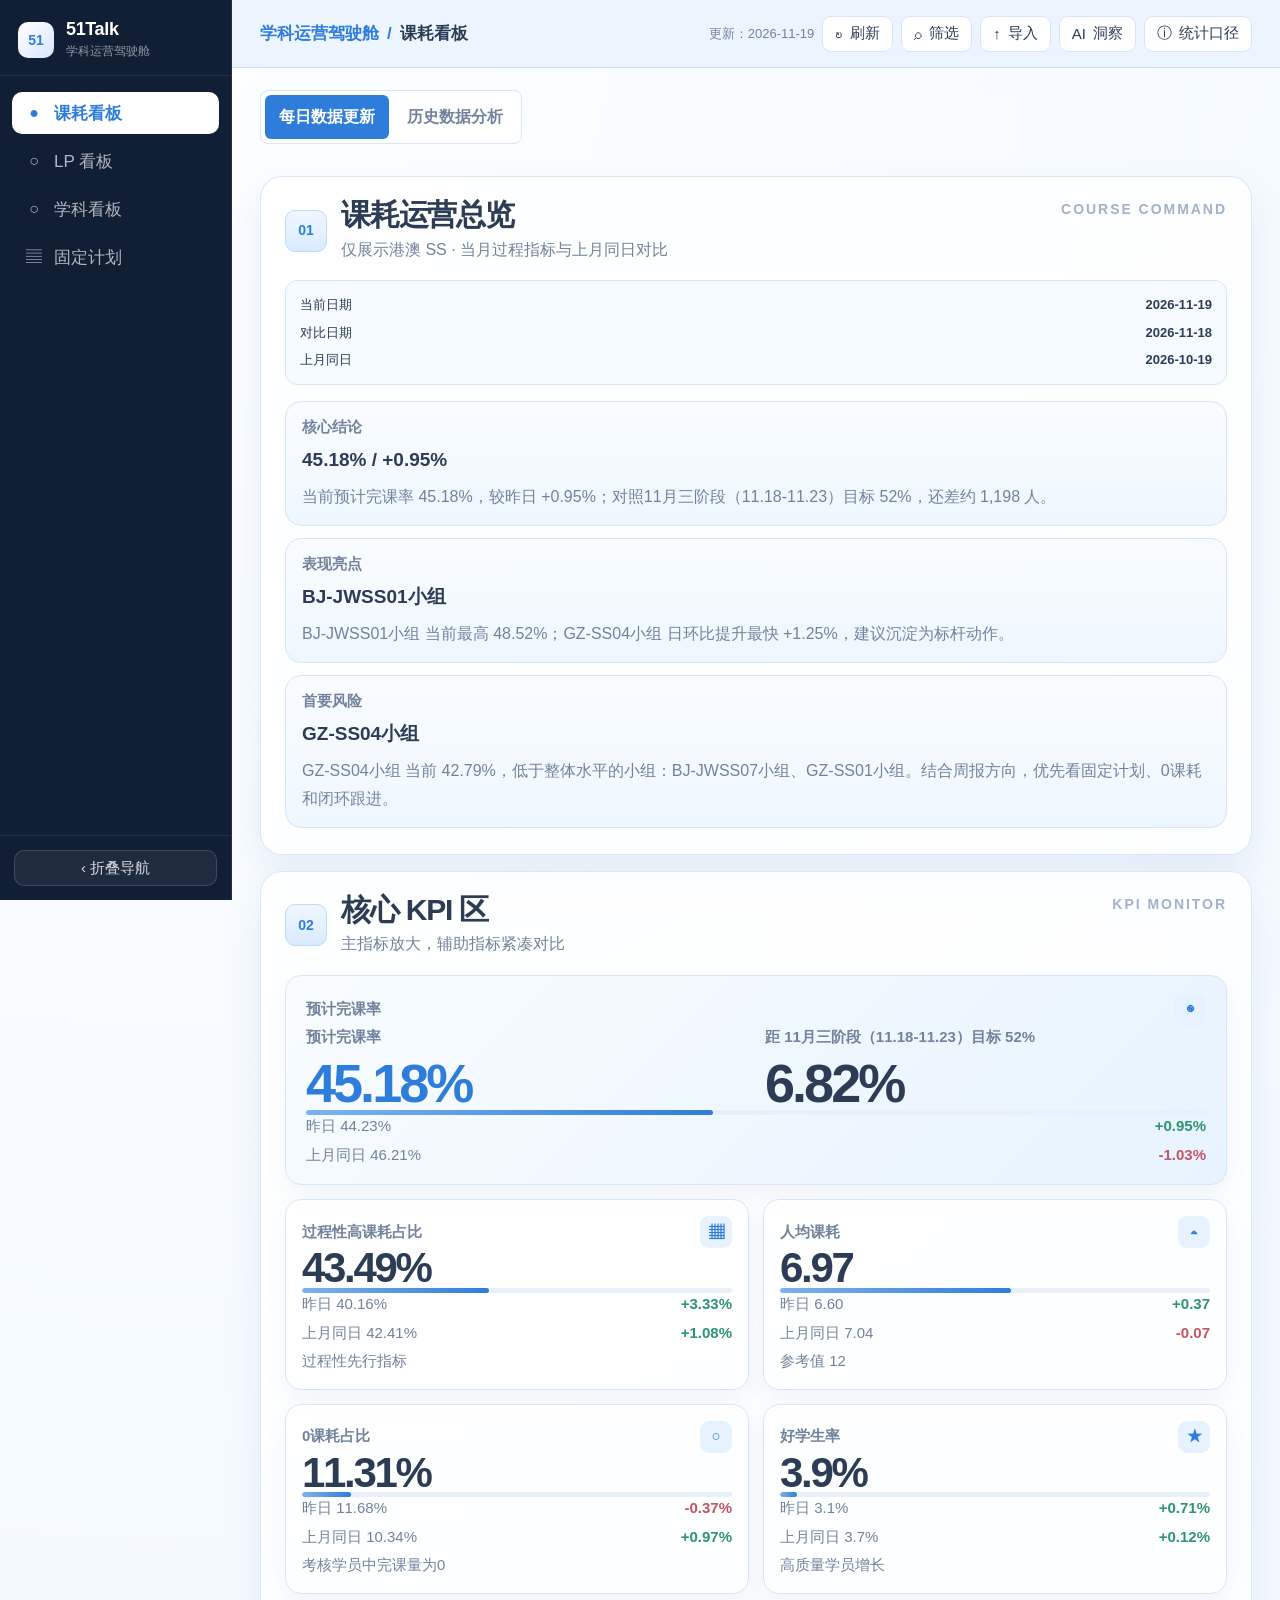
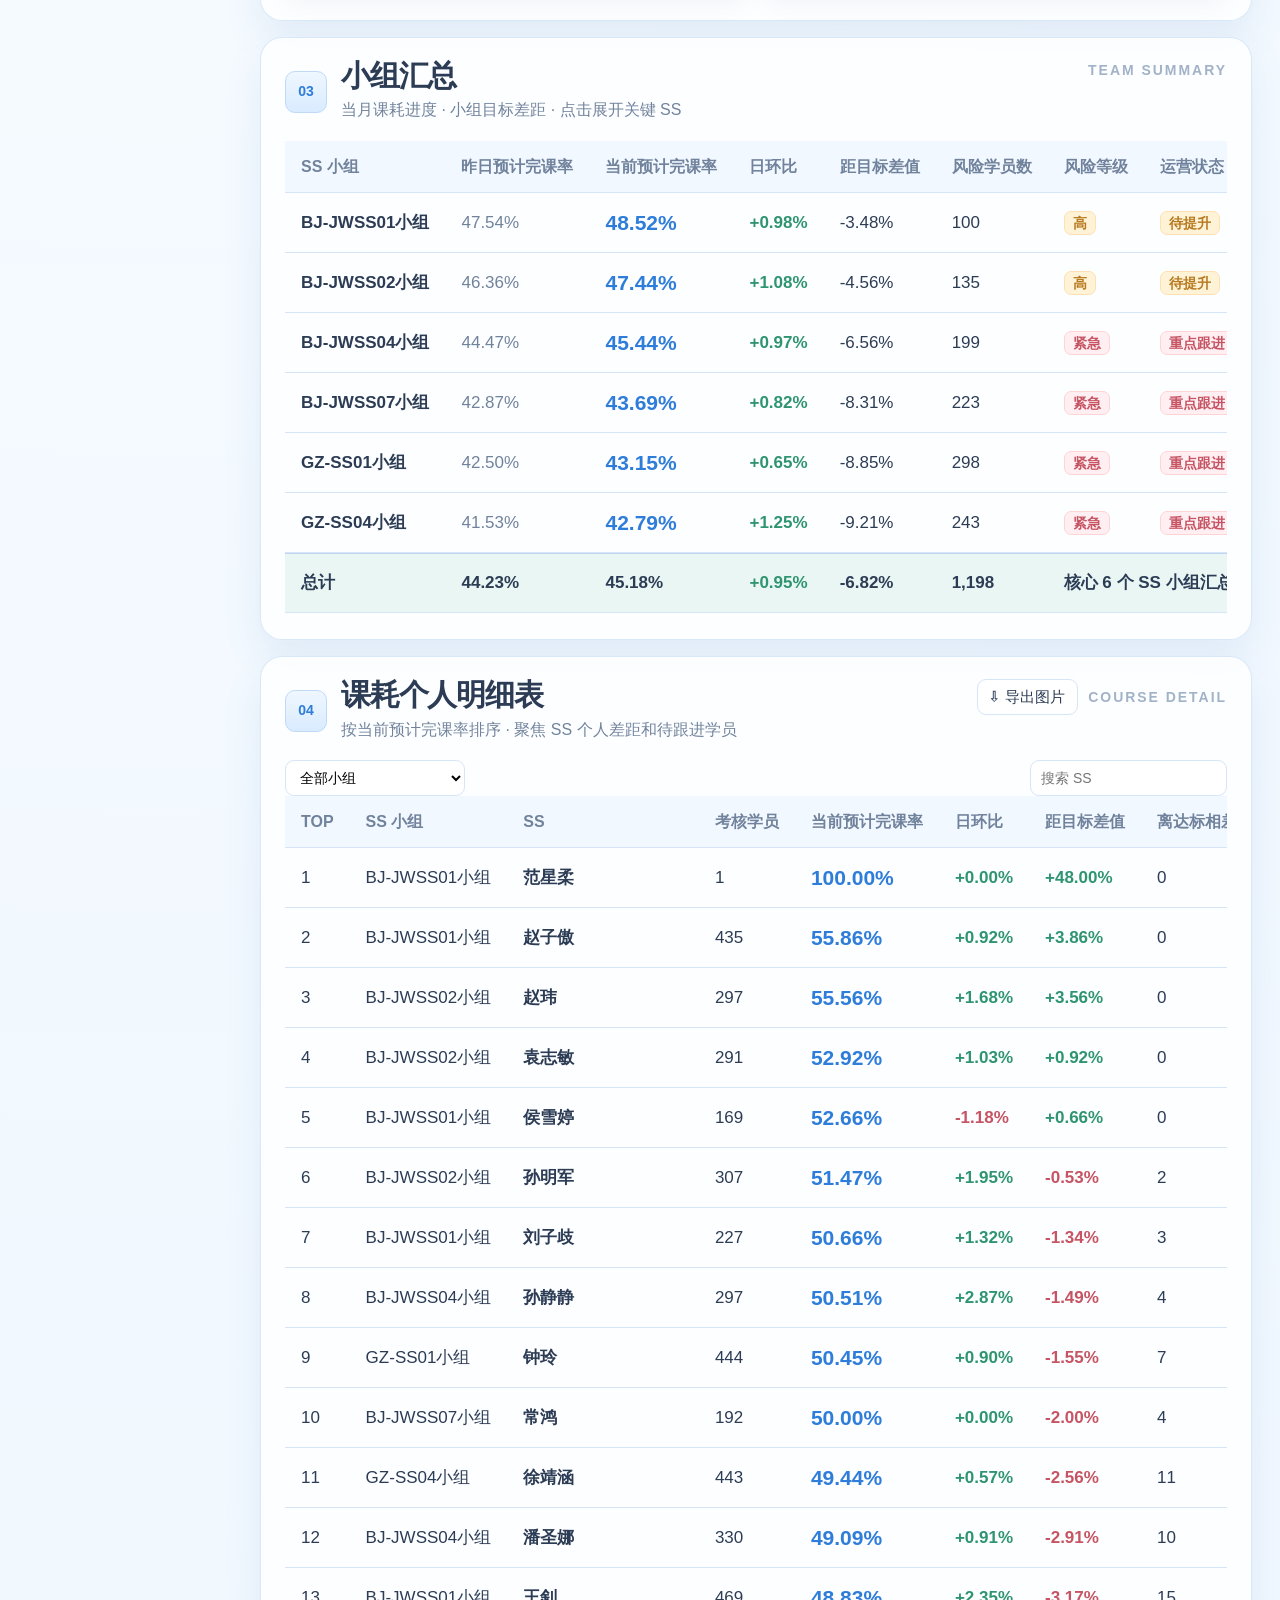
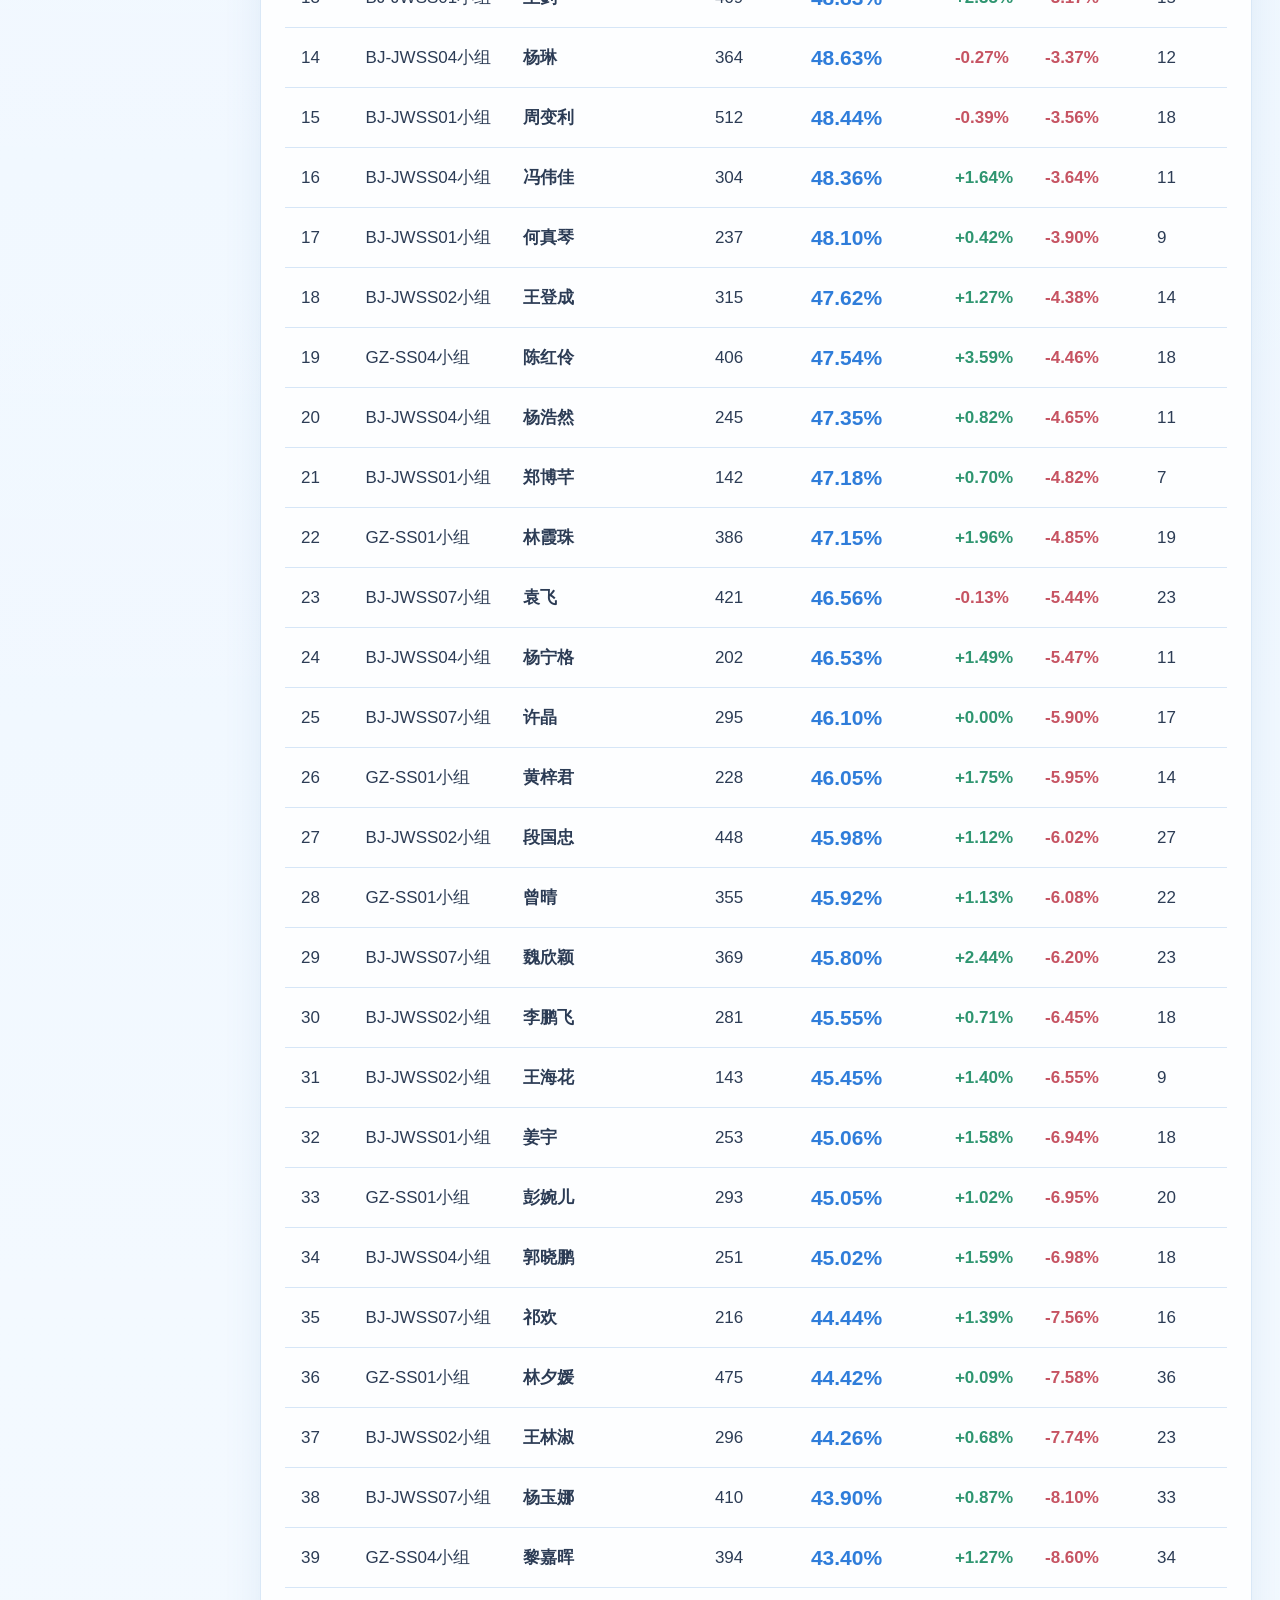
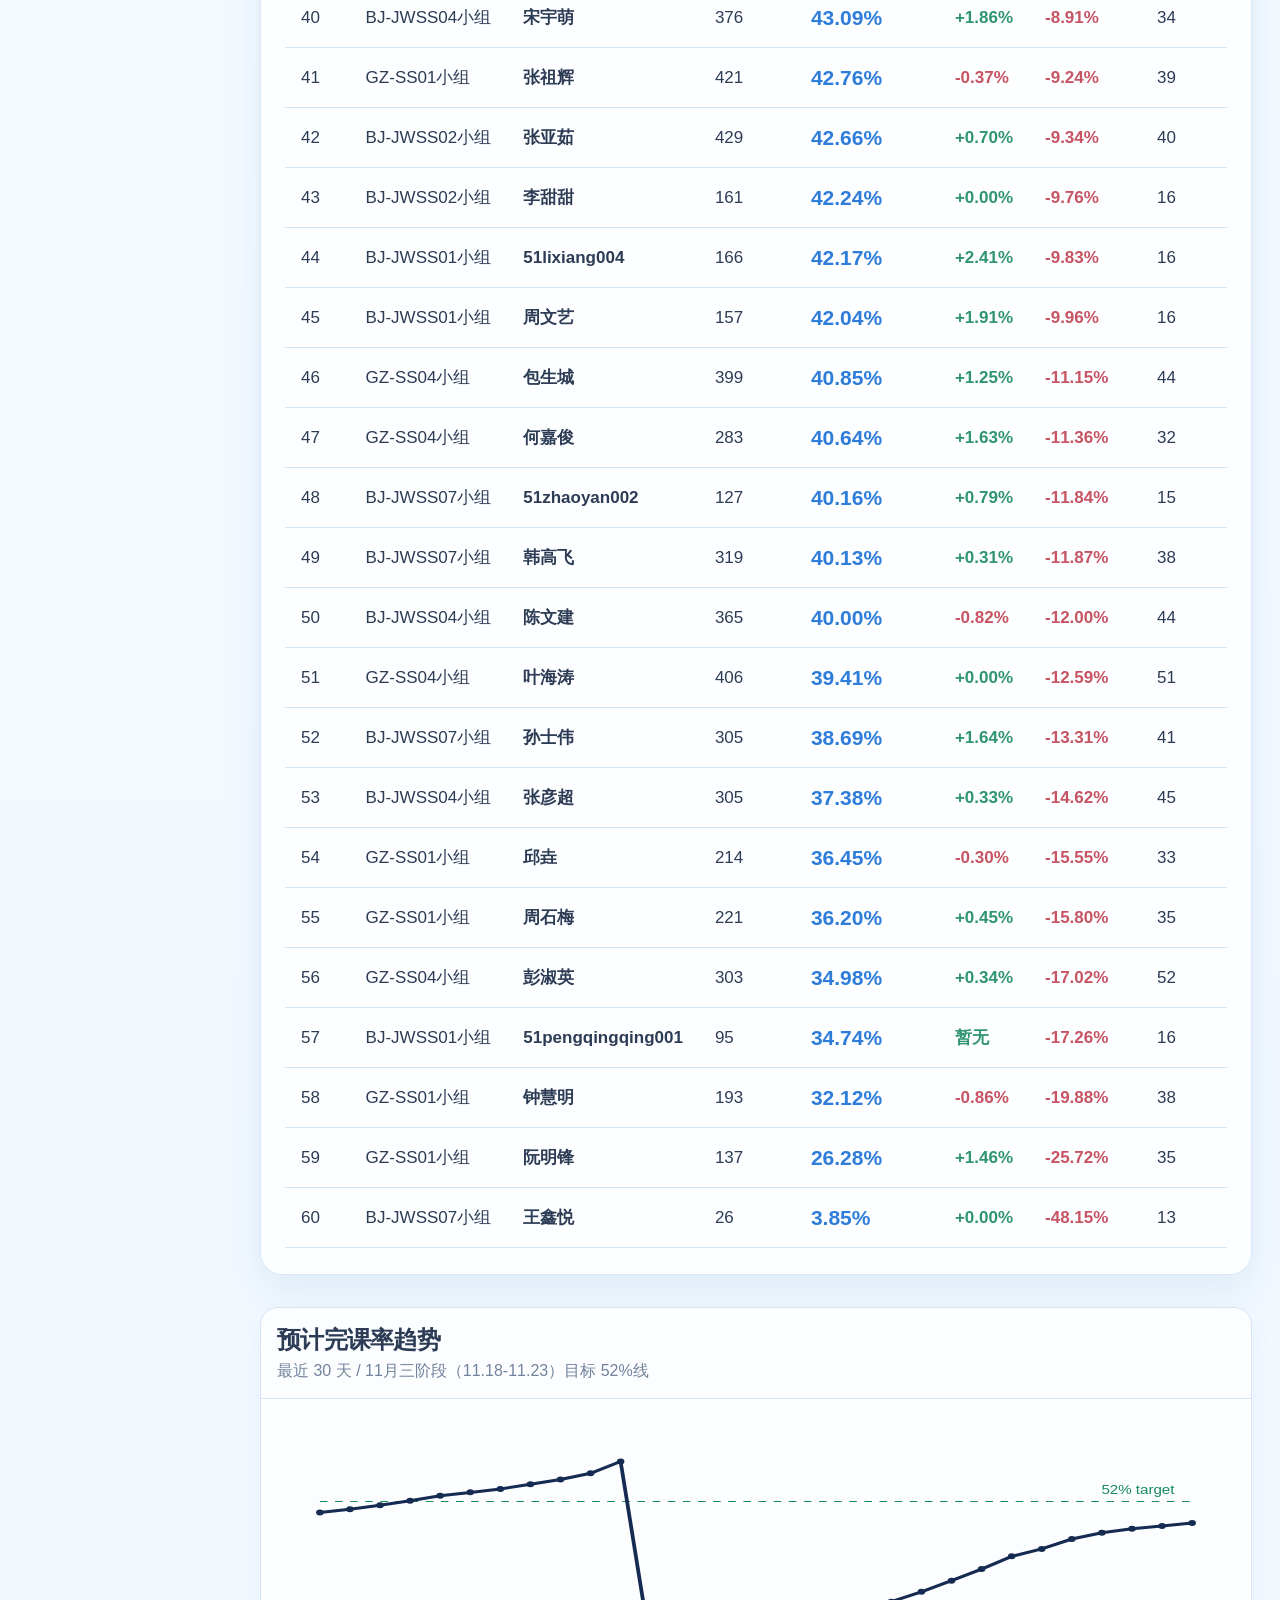
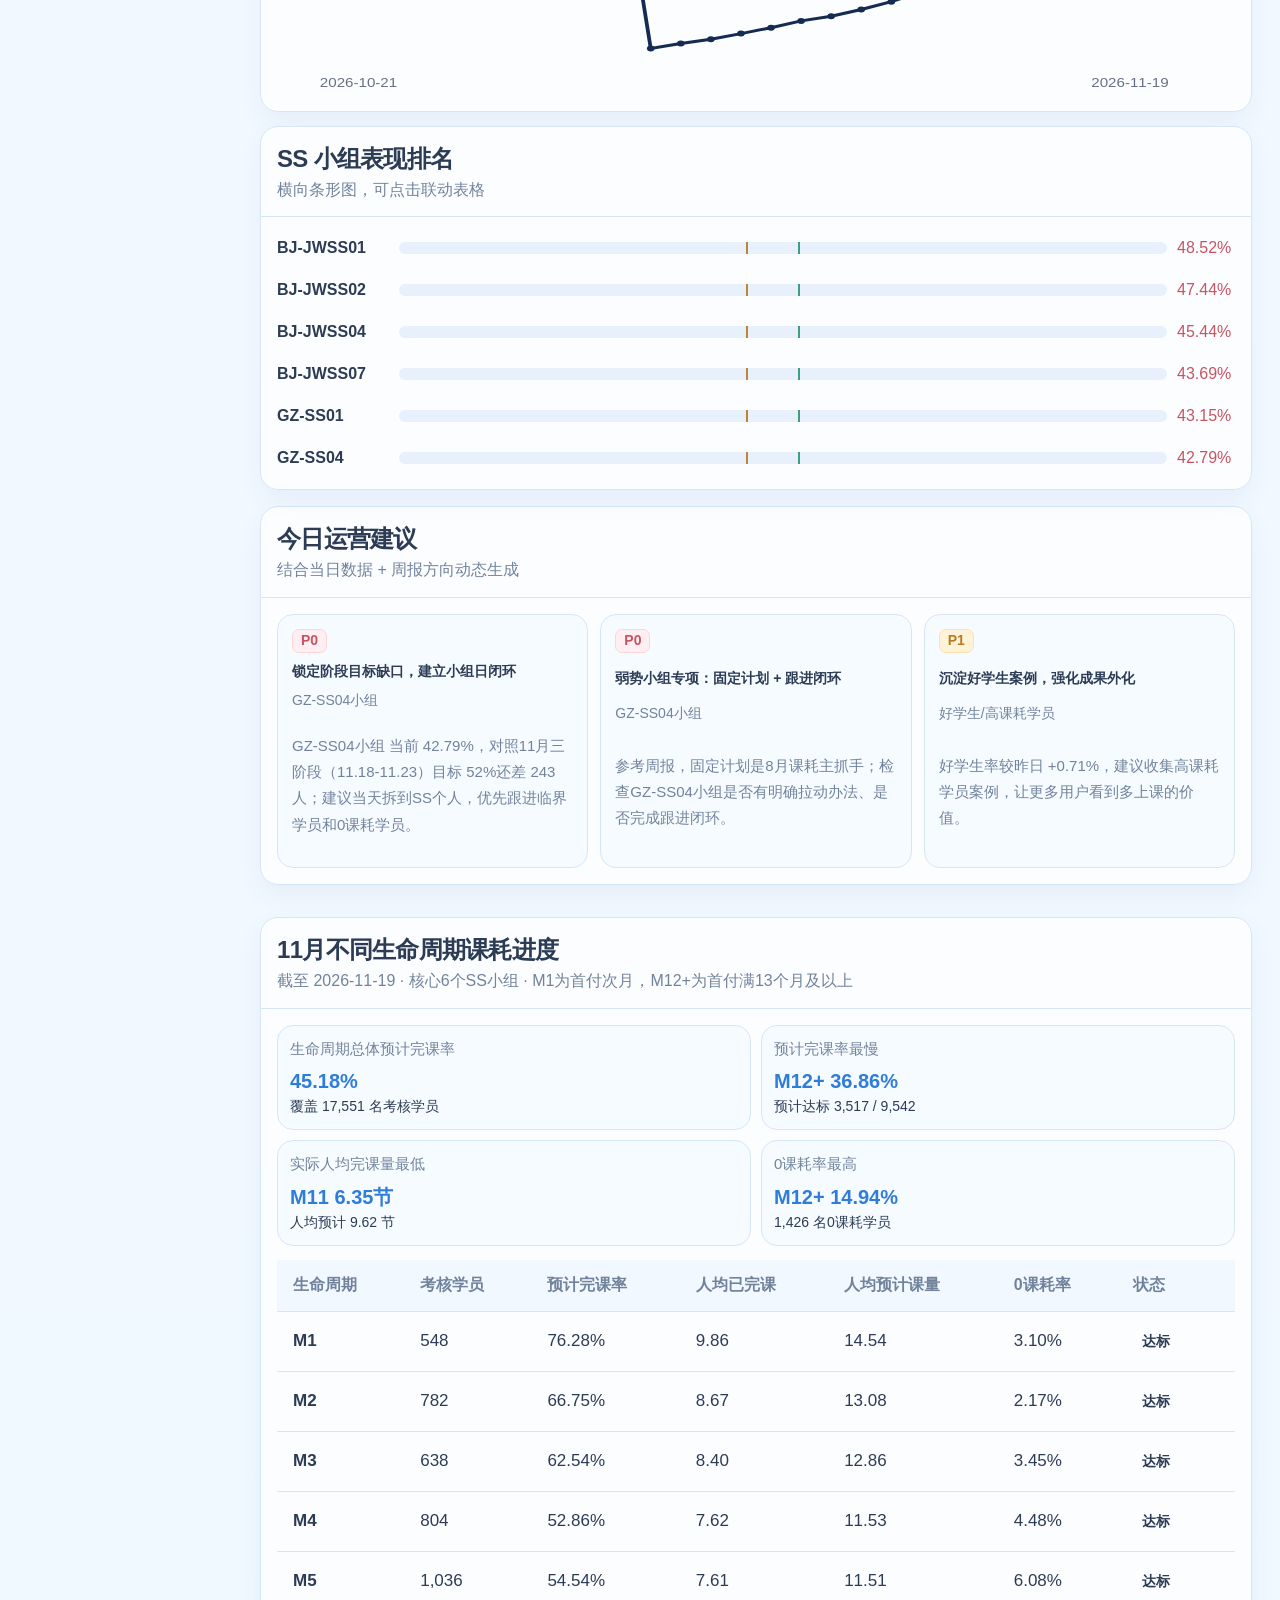
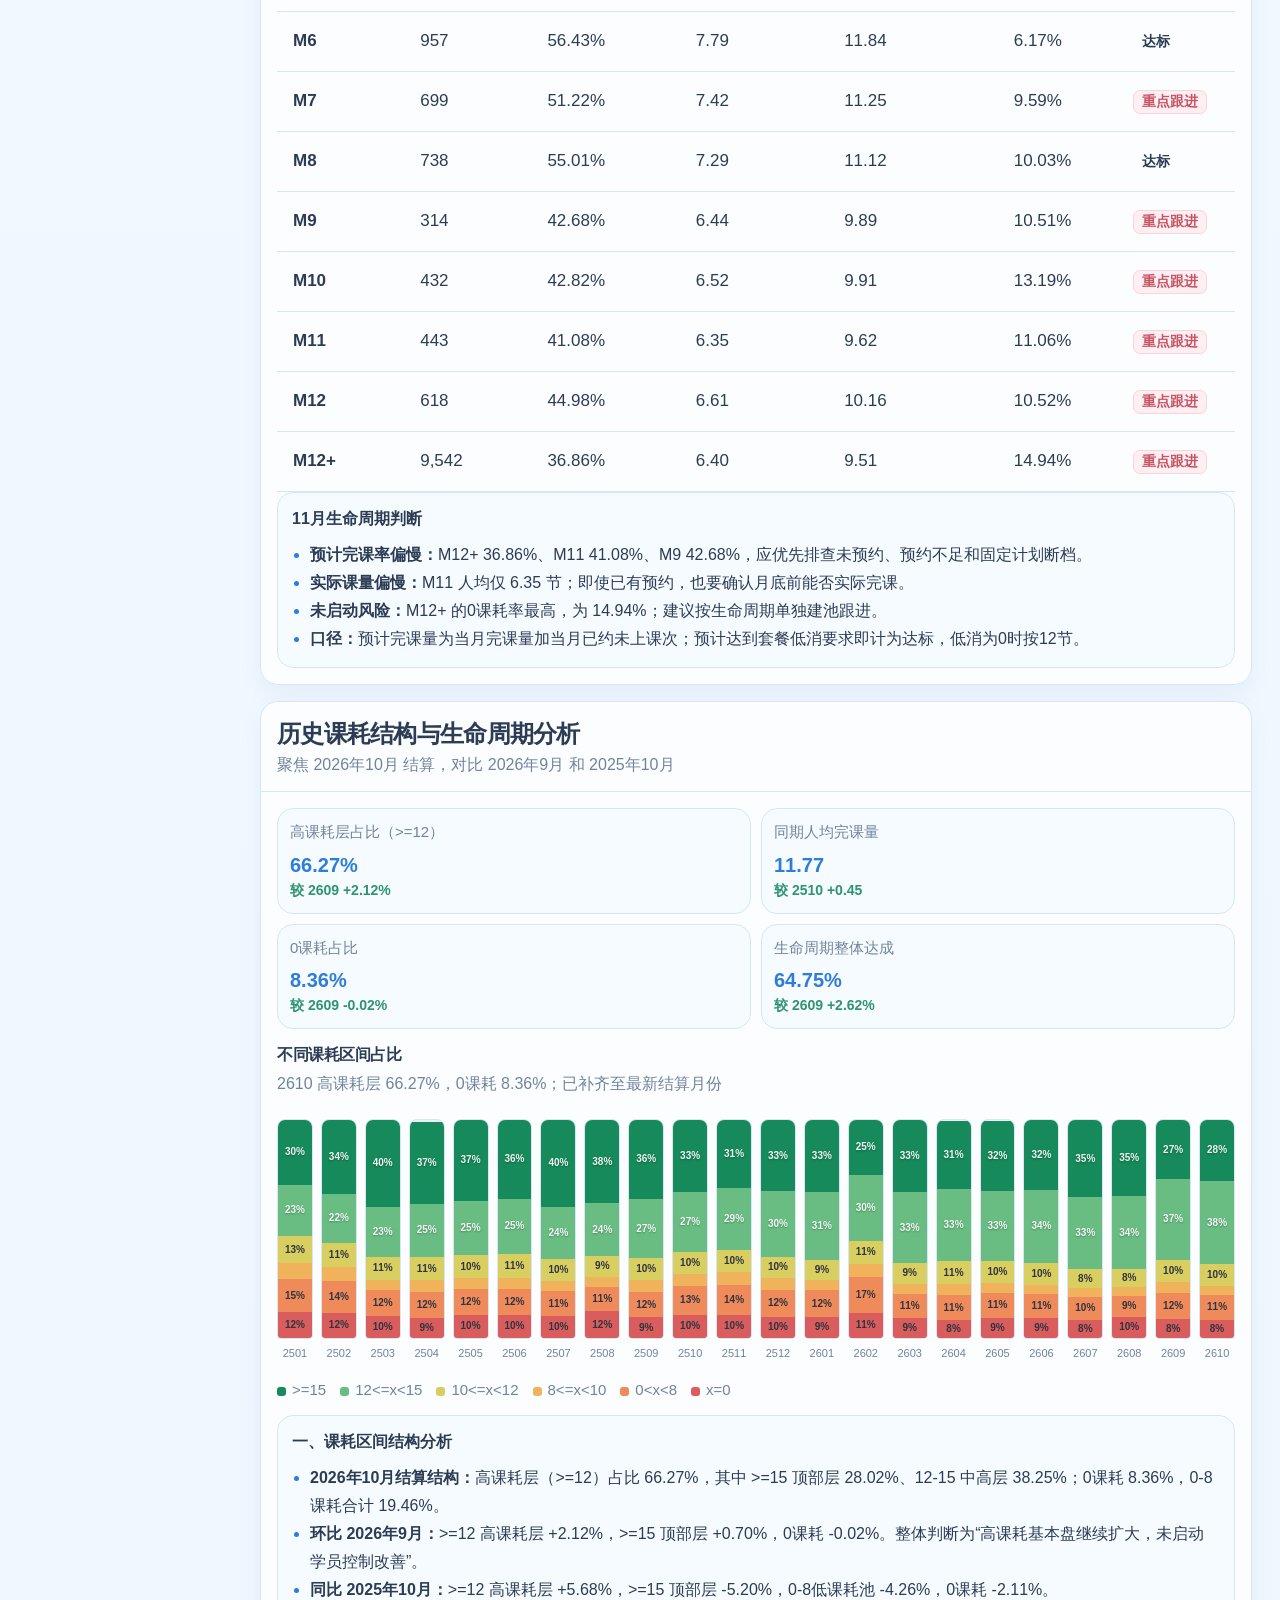
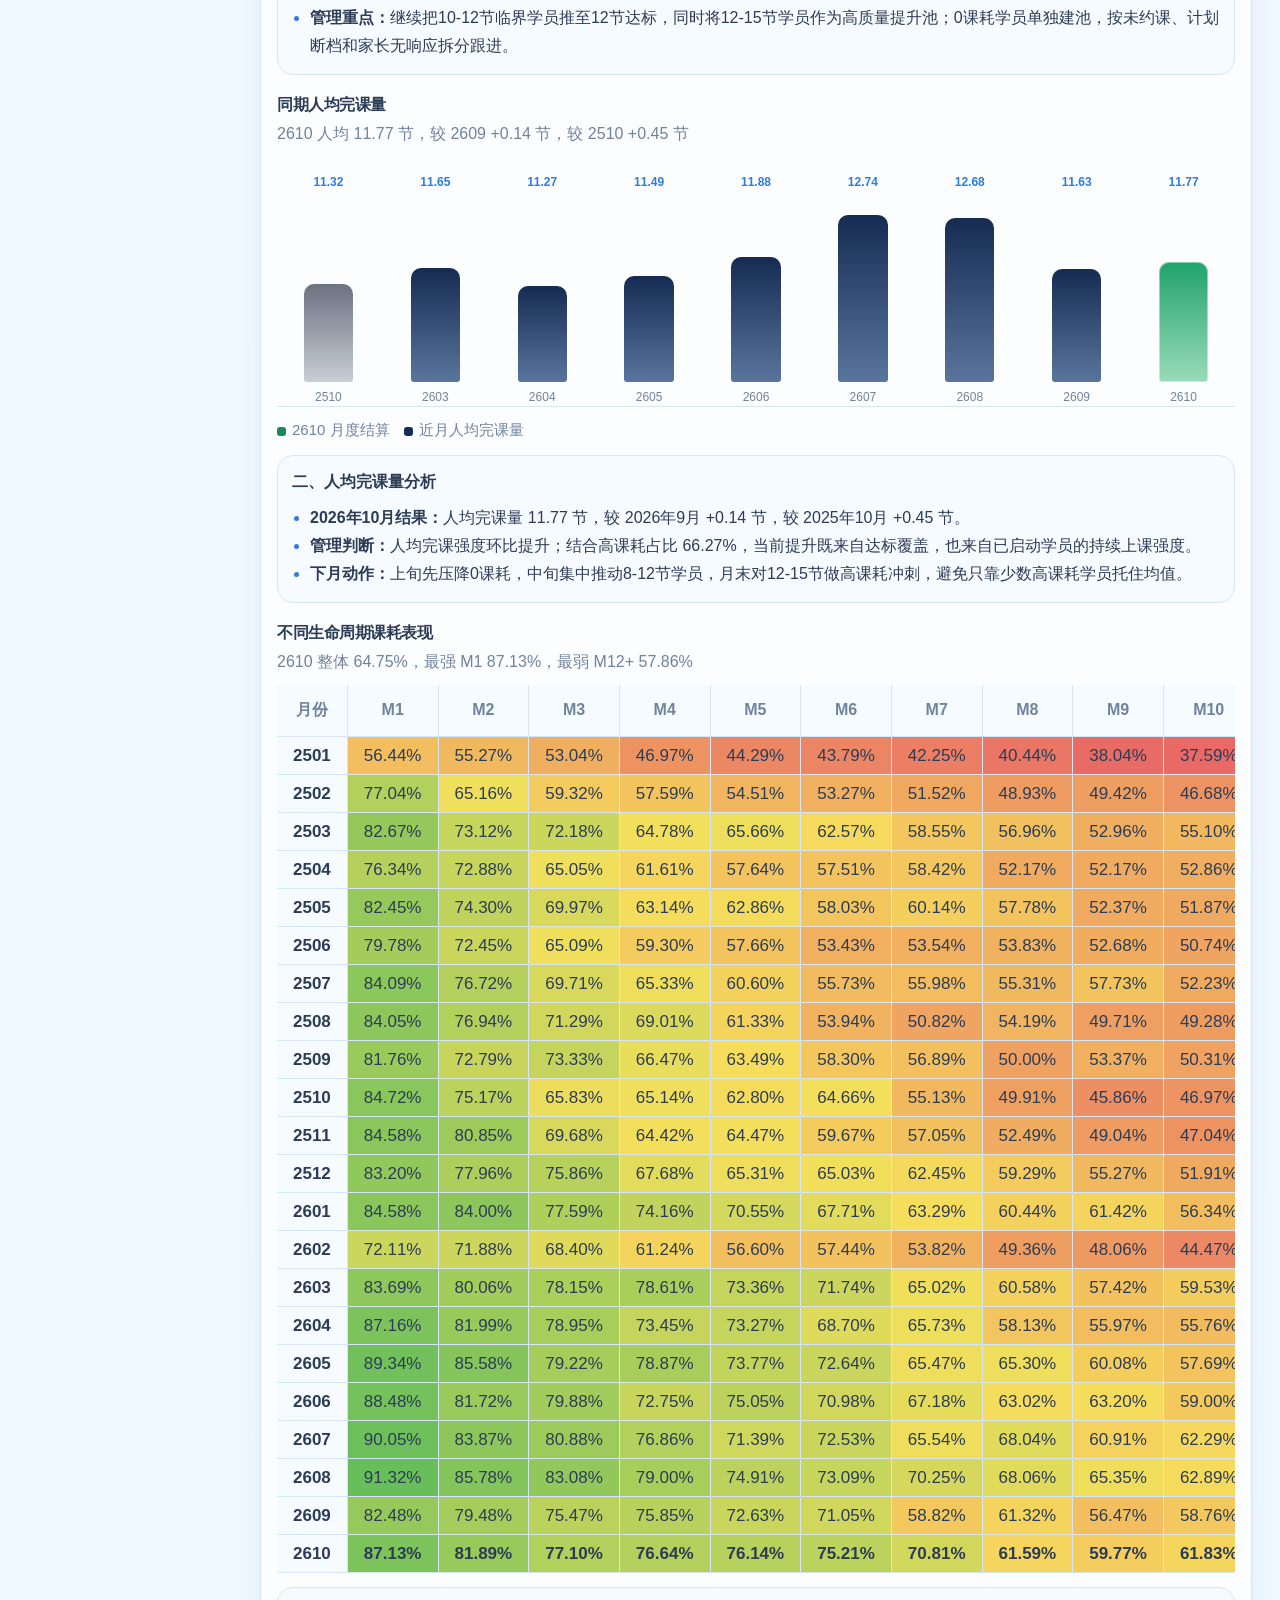
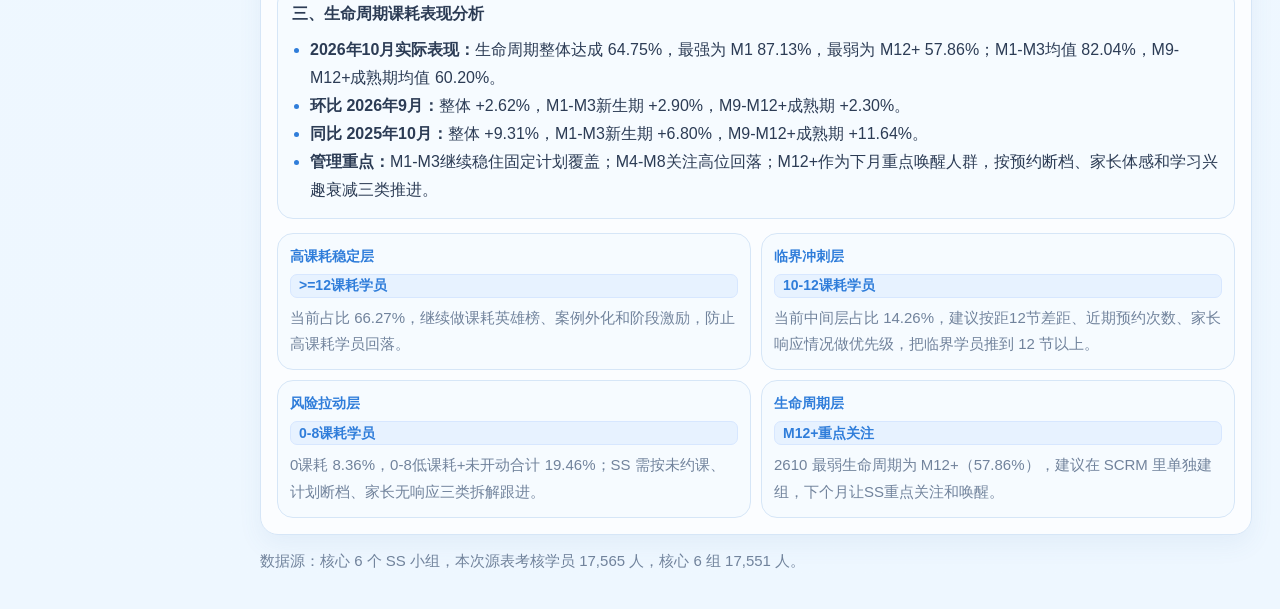
==== ss-course-consumption-dashboard.html @ a4b696d8 "Update course dashboard through 2026-11-19" ====
<!doctype html>
<html lang="zh-CN">
<head>
  <meta charset="utf-8">
  <meta name="viewport" content="width=device-width, initial-scale=1">
  <title>51Talk 学科运营智能驾驶舱</title>
  <link rel="stylesheet" href="fixed-plan.css?v=20261105-teacher-distribution">
  <link rel="stylesheet" href="course-history.css">
  <link rel="stylesheet" href="core-overview.css">
  <link rel="stylesheet" href="dashboard-large-type.css?v=20260826">
  <style>
    :root {
      --bg: #eaf4ff;
      --surface: #ffffff;
      --surface-2: #f6fbff;
      --surface-3: #e8f1fb;
      --line: #d6e6f7;
      --line-strong: #bfd5ef;
      --text: #2c3c55;
      --muted: #71839c;
      --subtle: #9aaec7;
      --brand: #2f7dda;
      --brand-2: #7db3ee;
      --green: #2e9570;
      --green-bg: #e2f4ed;
      --orange: #b87a20;
      --orange-bg: #fff3d7;
      --red: #c65463;
      --red-bg: #ffeff2;
      --blue-bg: #e7f2ff;
      --pink: #e45f9a;
      --pink-bg: #fff0f7;
      --radius-lg: 18px;
      --radius-md: 16px;
      --radius-sm: 8px;
      --shadow: 0 18px 38px rgba(75, 126, 184, .11);
      --nav-w: 232px;
      --toolbar-h: 68px;
      --font: Inter, -apple-system, BlinkMacSystemFont, "Segoe UI", "PingFang SC", "Microsoft YaHei", Arial, sans-serif;
    }
    * { box-sizing: border-box; }
    body {
      margin: 0;
      min-height: 100vh;
      color: var(--text);
      background:
        radial-gradient(circle at 12% 0%, rgba(255,255,255,.92), rgba(255,255,255,0) 34%),
        linear-gradient(180deg,#e3f1ff 0%,#f3f9ff 38%,#eef7ff 100%);
      font-family: var(--font);
      font-size: 14px;
    }
    button, input, select { font: inherit; }
    .layout { min-height: 100vh; padding-left: var(--nav-w); transition: padding-left .22s ease; }
    .sidebar {
      position: fixed; inset: 0 auto 0 0; z-index: 20;
      width: var(--nav-w); background: #111f35; color: rgba(255,255,255,.82);
      border-right: 1px solid rgba(255,255,255,.08); display: flex; flex-direction: column;
      transition: width .22s ease;
    }
    .brand { height: 76px; padding: 18px 18px 14px; border-bottom: 1px solid rgba(255,255,255,.08); display: flex; align-items: center; gap: 12px; }
    .brand-mark { width: 36px; height: 36px; border-radius: 10px; background: linear-gradient(135deg,#fff,#d8e5ff); color: var(--brand); display: grid; place-items: center; font-weight: 850; }
    .brand-title { font-weight: 760; color: #fff; letter-spacing: -.02em; }
    .brand-sub { margin-top: 3px; font-size: 12px; color: rgba(255,255,255,.54); }
    .nav { padding: 16px 12px; display: grid; gap: 6px; }
    .nav-item { border: 0; width: 100%; height: 42px; padding: 0 12px; border-radius: 10px; background: transparent; color: rgba(255,255,255,.68); display: flex; align-items: center; gap: 10px; cursor: pointer; text-align: left; }
    .nav-item:hover { background: rgba(255,255,255,.07); color: #fff; }
    .nav-item.active { background: #fff; color: var(--brand); font-weight: 720; }
    .nav-ico { width: 20px; text-align: center; font-size: 16px; }
    .nav-footer { margin-top: auto; padding: 14px; border-top: 1px solid rgba(255,255,255,.08); }
    .collapse-btn { width: 100%; border: 1px solid rgba(255,255,255,.14); background: rgba(255,255,255,.06); color: rgba(255,255,255,.82); height: 36px; border-radius: 10px; cursor: pointer; }
    body.nav-collapsed { --nav-w: 76px; }
    body.nav-collapsed .brand-copy, body.nav-collapsed .nav-text, body.nav-collapsed .collapse-text { display: none; }
    body.nav-collapsed .brand { justify-content: center; padding-left: 0; padding-right: 0; }
    body.nav-collapsed .nav-item { justify-content: center; padding: 0; }
    .main { min-width: 0; }
    .toolbar {
      position: sticky; top: 0; z-index: 10; height: var(--toolbar-h); background: rgba(234,244,255,.86);
      backdrop-filter: blur(14px); border-bottom: 1px solid rgba(191,213,239,.76); display: flex; align-items: center; justify-content: space-between;
      padding: 0 28px;
    }
    .crumb { display: flex; align-items: center; gap: 8px; font-weight: 720; color: var(--brand); }
    .crumb span:last-child { color: var(--text); }
    .tools { display: flex; align-items: center; gap: 8px; color: var(--muted); font-size: 13px; }
    .btn { height: 36px; border: 1px solid var(--line); background: var(--surface); color: var(--text); border-radius: 9px; padding: 0 12px; display: inline-flex; align-items: center; gap: 7px; cursor: pointer; }
    .btn:hover { border-color: var(--line-strong); background: var(--surface-2); }
    .content { width: 100%; min-width: 0; padding: 22px 28px 36px; max-width: 1780px; margin: 0 auto; }
    .section-card { min-width: 0; margin-top: 16px; padding: 22px 24px 26px; background: rgba(255,255,255,.82); border: 1px solid rgba(214,230,247,.92); border-radius: 22px; box-shadow: var(--shadow); }
    .section-card:first-child { margin-top: 0; }
    .section-head { min-height: 58px; display: flex; align-items: flex-start; justify-content: space-between; gap: 16px; margin-bottom: 18px; }
    .section-index { width: 42px; height: 42px; border-radius: 10px; background: linear-gradient(180deg,#eff7ff,#d9ebff); border: 1px solid #bfd9f6; color: var(--brand); display: grid; place-items: center; font-weight: 850; }
    .section-title-wrap { display: flex; align-items: center; gap: 14px; }
    .section-title { margin: 0; font-size: 26px; line-height: 1.05; letter-spacing: -.04em; color: var(--text); }
    .section-sub { margin-top: 6px; color: var(--muted); font-size: 13px; }
    .section-actions { display: flex; align-items: center; gap: 10px; }
    .section-mark { color: #a2b2c7; font-size: 12px; letter-spacing: .14em; font-weight: 850; text-transform: uppercase; }
    .hero { display: block; min-height: unset; padding: 0; background: transparent; border: 0; border-radius: 0; box-shadow: none; }
    .kicker { color: var(--brand-2); font-size: 12px; font-weight: 800; letter-spacing: .12em; text-transform: uppercase; }
    h1 { margin: 6px 0 6px; font-size: 34px; line-height: 1.08; letter-spacing: -.04em; }
    .subtitle { margin: 0; color: var(--muted); }
    .date-card { min-width: 260px; padding: 14px; border-radius: 12px; background: rgba(246,251,255,.92); border: 1px solid var(--line); display: grid; gap: 8px; }
    .date-row { display: flex; justify-content: space-between; gap: 20px; font-size: 13px; }
    .date-row b { color: var(--text); }
    .insight-strip { margin-top: 16px; display: grid; grid-template-columns: 1.1fr 1fr 1fr; gap: 12px; }
    .insight-card { min-height: 96px; padding: 14px 16px; background: linear-gradient(180deg,#f9fcff,#eef7ff); border: 1px solid var(--line); border-radius: var(--radius-md); display: grid; align-content: start; gap: 8px; }
    .insight-card .label { color: var(--muted); font-size: 12px; font-weight: 760; }
    .insight-card strong { font-size: 16px; color: var(--text); }
    .insight-card p { margin: 0; color: var(--muted); line-height: 1.55; font-size: 13px; }
    .kpis { display: grid; grid-template-columns: minmax(420px,1.7fr) repeat(4,minmax(160px,.72fr)); gap: 14px; }
    .kpi { min-height: 166px; padding: 16px; background: rgba(255,255,255,.78); border: 1px solid var(--line); border-radius: var(--radius-md); display: flex; flex-direction: column; justify-content: space-between; box-shadow: 0 10px 24px rgba(68,117,171,.07); }
    .kpi.kpi-primary { min-height: 178px; padding: 18px 20px; background: linear-gradient(135deg,#f8fcff 0%,#e7f3ff 100%); }
    .kpi-primary-grid { display: grid; grid-template-columns: 1fr 1fr; gap: 18px; align-items: end; }
    .kpi-primary-metric span { display: block; color: var(--muted); font-size: 12px; font-weight: 760; margin-bottom: 8px; }
    .kpi-primary-metric b { font-size: 46px; line-height: 1; letter-spacing: -.055em; color: var(--brand); }
    .kpi-primary-metric.secondary b { color: var(--text); }
    .kpi-head { display: flex; justify-content: space-between; align-items: center; gap: 10px; color: var(--muted); font-size: 13px; font-weight: 720; }
    .kpi-icon { width: 32px; height: 32px; border-radius: 9px; display: grid; place-items: center; background: var(--blue-bg); color: var(--brand); }
    .kpi-value { font-size: 34px; line-height: .95; letter-spacing: -.055em; font-weight: 780; color: var(--text); }
    .kpi-meta { display: grid; gap: 6px; color: var(--muted); font-size: 12px; }
    .kpi-meta-row { display: flex; justify-content: space-between; gap: 10px; }
    .delta-up { color: var(--green); font-weight: 760; }
    .delta-down { color: var(--red); font-weight: 760; }
    .progress { height: 5px; background: var(--surface-3); border-radius: 999px; overflow: hidden; }
    .progress span { display: block; height: 100%; background: linear-gradient(90deg,var(--brand-2),var(--brand)); border-radius: inherit; }
    .grid-2 { margin-top: 16px; display: grid; grid-template-columns: minmax(0,1.15fr) minmax(380px,.85fr); gap: 14px; }
    .panel { min-width: 0; background: rgba(255,255,255,.78); border: 1px solid var(--line); border-radius: var(--radius-lg); box-shadow: 0 10px 24px rgba(68,117,171,.07); overflow: hidden; }
    .panel-head { min-height: 56px; padding: 14px 16px; border-bottom: 1px solid var(--line); display: flex; align-items: center; justify-content: space-between; gap: 12px; }
    .panel-title { font-size: 20px; font-weight: 760; letter-spacing: -.03em; }
    .panel-sub { color: var(--muted); font-size: 12px; }
    .panel-body { min-width: 0; padding: 16px; }
    .chart-svg { width: 100%; height: 280px; display: block; }
    .bars { display: grid; gap: 12px; }
    .bar-row { display: grid; grid-template-columns: 112px minmax(0,1fr) 58px; align-items: center; gap: 10px; font-size: 13px; cursor: pointer; padding: 3px 0; }
    .bar-row:hover .bar-track { background: #e9eef6; }
    .bar-track { height: 12px; background: var(--surface-3); border-radius: 999px; position: relative; overflow: hidden; }
    .bar-fill { height: 100%; background: var(--brand-2); border-radius: inherit; }
    .avg-line, .target-line { position: absolute; top: -4px; width: 2px; height: 20px; background: var(--orange); opacity: .9; }
    .target-line { background: var(--green); }
    .risk { color: var(--red); }
    .history-grid { margin-top: 16px; display: grid; grid-template-columns: minmax(0,1fr) minmax(420px,.95fr); gap: 14px; }
    .history-summary { display: grid; grid-template-columns: repeat(4,minmax(0,1fr)); gap: 10px; margin-bottom: 14px; }
    .history-summary-item { padding: 12px; border: 1px solid var(--line); border-radius: var(--radius-md); background: var(--surface-2); }
    .history-summary-item span { display: block; color: var(--muted); font-size: 12px; margin-bottom: 6px; }
    .history-summary-item b { font-size: 20px; color: var(--brand); }
    .stacked-chart { display: grid; grid-template-columns: repeat(22,minmax(34px,1fr)); align-items: end; gap: 8px; min-width: 940px; height: 260px; padding: 8px 0 0; }
    .stack-month { display: grid; grid-template-rows: 1fr 22px; gap: 6px; height: 100%; text-align: center; color: var(--muted); font-size: 11px; }
    .stack-bar { align-self: end; height: 220px; display: flex; flex-direction: column; justify-content: flex-end; overflow: hidden; border-radius: 8px 8px 4px 4px; background: var(--surface-3); border: 1px solid var(--line); }
    .stack-segment { min-height: 1px; display: flex; align-items: center; justify-content: center; color: rgba(255,255,255,.92); font-size: 10px; font-weight: 760; line-height: 1; text-shadow: 0 1px 2px rgba(0,0,0,.28); }
    .stack-segment.is-light { color: #2e3440; text-shadow: none; }
    .dist-legend { margin-top: 12px; display: flex; gap: 10px 14px; flex-wrap: wrap; color: var(--muted); font-size: 12px; }
    .legend-dot { width: 9px; height: 9px; border-radius: 3px; display: inline-block; margin-right: 6px; vertical-align: -1px; }
    .avg-chart { display: grid; grid-template-columns: repeat(9,minmax(70px,1fr)); align-items: end; gap: 12px; min-width: 780px; height: 250px; padding: 16px 4px 0; border-bottom: 1px solid var(--line); }
    .avg-bar-item { height: 100%; display: grid; grid-template-rows: 22px 1fr 24px; align-items: end; text-align: center; color: var(--muted); font-size: 12px; }
    .avg-value { color: var(--brand); font-weight: 760; align-self: start; }
    .avg-bar { width: 52%; margin: 0 auto; border-radius: 10px 10px 3px 3px; background: linear-gradient(180deg,#152b52,#5a759d); min-height: 18px; }
    .avg-bar.is-latest { background: linear-gradient(180deg,#20a36b,#9adbb9); box-shadow: inset 0 0 0 1px rgba(255,255,255,.45); }
    .avg-bar.is-yoy { background: linear-gradient(180deg,#6b7280,#c9ced6); }
    .heatmap-wrap { width: 100%; min-width: 0; max-width: 100%; overflow-x: auto; }
    .heatmap { min-width: 980px; border-collapse: separate; border-spacing: 0; }
    .heatmap th, .heatmap td { height: 38px; padding: 0 8px; text-align: center; font-size: 12px; border-right: 1px solid var(--line); border-bottom: 1px solid var(--line); white-space: nowrap; }
    .heatmap th { cursor: default; background: var(--surface-2); }
    .heatmap td:first-child, .heatmap th:first-child { position: sticky; left: 0; z-index: 1; background: var(--surface-2); font-weight: 760; }
    .strategy-grid { display: grid; grid-template-columns: repeat(4,minmax(0,1fr)); gap: 10px; }
    .strategy-card { padding: 12px; border: 1px solid var(--line); border-radius: var(--radius-md); background: var(--surface-2); display: grid; gap: 7px; }
    .strategy-card b { color: var(--brand); }
    .strategy-card p { margin: 0; color: var(--muted); font-size: 12px; line-height: 1.55; }
    .analysis-block { padding: 14px; border: 1px solid var(--line); border-radius: var(--radius-md); background: var(--surface-2); display: grid; gap: 10px; }
    .analysis-block h3 { margin: 0; font-size: 16px; }
    .analysis-list { margin: 0; padding-left: 18px; color: var(--text); font-size: 13px; line-height: 1.75; }
    .analysis-list li::marker { color: var(--brand); }
    .filter-row { margin-top: 16px; display: flex; align-items: center; justify-content: space-between; gap: 12px; flex-wrap: wrap; }
    .filter-row input, .filter-row select { height: 36px; border: 1px solid var(--line); border-radius: 9px; background: var(--surface); padding: 0 10px; min-width: 180px; }
    .table-wrap { overflow-x: auto; }
    table { width: 100%; border-collapse: separate; border-spacing: 0; min-width: 980px; }
    th { height: 44px; padding: 0 12px; text-align: left; background: #f2f8ff; color: var(--muted); font-size: 12px; font-weight: 760; border-bottom: 1px solid var(--line); white-space: nowrap; cursor: pointer; }
    td { height: 60px; padding: 0 12px; border-bottom: 1px solid var(--line); color: var(--text); white-space: nowrap; }
    tbody tr:hover td { background: #f7fbff; }
    .total-row td { background: #eaf6f4; font-weight: 760; border-top: 1px solid var(--line-strong); }
    .value-strong { font-size: 18px; font-weight: 820; color: var(--brand); }
    .muted { color: var(--muted); }
    .tag { display: inline-flex; align-items: center; height: 24px; padding: 0 8px; border-radius: 7px; font-size: 12px; font-weight: 700; border: 1px solid transparent; }
    .tag-ok { color: var(--green); background: var(--green-bg); border-color: #c8eadb; }
    .tag-warn { color: var(--orange); background: var(--orange-bg); border-color: #ffe0b2; }
    .tag-risk { color: var(--red); background: var(--red-bg); border-color: #ffd4d4; }
    .tag-neutral { color: var(--brand); background: var(--blue-bg); border-color: #d7e7ff; }
    .detail-row td { height: auto; padding: 12px; background: #fbfcfe; }
    .mini-people { display: flex; gap: 8px; flex-wrap: wrap; color: var(--muted); font-size: 12px; }
    .recommendations { display: grid; grid-template-columns: repeat(3,minmax(0,1fr)); gap: 12px; }
    .rec { padding: 14px; border: 1px solid var(--line); border-radius: var(--radius-md); background: var(--surface-2); display: grid; gap: 8px; }
    .priority { width: fit-content; }
    .footer-note { margin-top: 14px; color: var(--muted); font-size: 12px; line-height: 1.6; }
    @media (max-width: 1500px) { .kpis { grid-template-columns: repeat(2,minmax(0,1fr)); } .kpi-primary { grid-column: 1 / -1; } .grid-2,.history-grid { grid-template-columns: 1fr; } .insight-strip { grid-template-columns: 1fr; } .strategy-grid,.history-summary { grid-template-columns: repeat(2,minmax(0,1fr)); } }
    @media (max-width: 860px) { body { --nav-w: 76px; } .brand-copy,.nav-text,.collapse-text { display:none; } .toolbar { padding: 0 16px; } .content { padding: 16px; } .hero,.kpi-primary-grid { grid-template-columns: 1fr; } .date-card { width: 100%; min-width: 0; } .tools .btn span { display:none; } }
  </style>
</head>
<body>
<div id="app"></div>
<script>
const DATA = {"currentDate": "2026-11-19", "isSettlement": false, "priorDate": "2026-11-18", "lastMonthDate": "2026-10-19", "target": 0.52, "targetLabel": "11月三阶段（11.18-11.23）目标 52%", "targetMilestones": [{"day": 11, "target": 0.26}, {"day": 17, "target": 0.44}, {"day": 23, "target": 0.52}, {"day": 30, "target": 0.63}], "completionRate": {"current": 0.451769, "prior": 0.442279, "last_month": 0.462094, "delta": 0.00949, "last_month_delta": -0.010325}, "overallMetrics": {"avg_consumption": {"current": 6.9722, "prior": 6.599, "last_month": 7.041, "delta": 0.3732, "last_month_delta": -0.0688}, "process_high_ratio": {"current": 0.434904, "prior": 0.401595, "last_month": 0.424131, "delta": 0.033309, "last_month_delta": 0.010773}, "good_student_rate": {"current": 0.038516, "prior": 0.031396, "last_month": 0.037286, "delta": 0.00712, "last_month_delta": 0.00123}, "zero_consumption_ratio": {"current": 0.113099, "prior": 0.116809, "last_month": 0.103396, "delta": -0.00371, "last_month_delta": 0.009703}}, "groupRows": [{"date": "2026-11-19", "group": "BJ-JWSS01小组", "assessed": 2863, "qualified": 1389, "rate": 0.485155, "prior_rate": 0.475375, "lift": 0.00978, "gap_rate": 0.034845, "gap_students": 99.76}, {"date": "2026-11-19", "group": "BJ-JWSS02小组", "assessed": 2968, "qualified": 1408, "rate": 0.474394, "prior_rate": 0.463612, "lift": 0.010782, "gap_rate": 0.045606, "gap_students": 135.36}, {"date": "2026-11-19", "group": "BJ-JWSS04小组", "assessed": 3039, "qualified": 1381, "rate": 0.454426, "prior_rate": 0.4447, "lift": 0.009726, "gap_rate": 0.065574, "gap_students": 199.28}, {"date": "2026-11-19", "group": "BJ-JWSS07小组", "assessed": 2680, "qualified": 1171, "rate": 0.43694, "prior_rate": 0.428731, "lift": 0.008209, "gap_rate": 0.08306, "gap_students": 222.6}, {"date": "2026-11-19", "group": "GZ-SS01小组", "assessed": 3367, "qualified": 1453, "rate": 0.431541, "prior_rate": 0.425007, "lift": 0.006534, "gap_rate": 0.088459, "gap_students": 297.84}, {"date": "2026-11-19", "group": "GZ-SS04小组", "assessed": 2634, "qualified": 1127, "rate": 0.427866, "prior_rate": 0.415338, "lift": 0.012528, "gap_rate": 0.092134, "gap_students": 242.68}, {"group": "总计", "assessed": 17551, "qualified": 7929, "rate": 0.451769, "prior_rate": 0.442279, "lift": 0.00949, "gap_rate": 0.068231, "gap_students": 1197.52}], "personRows": [{"date": "2026-11-19", "assessed": 1, "qualified": 1, "group": "BJ-JWSS01小组", "ss": "范星柔", "rate": 1.0, "prior_rate": 1.0, "lift": 0.0, "lift_students": 0.0, "gap_rate": -0.48, "gap_students": -0.48, "ss_account": "51fanxingrou"}, {"date": "2026-11-19", "assessed": 435, "qualified": 243, "group": "BJ-JWSS01小组", "ss": "赵子傲", "rate": 0.558621, "prior_rate": 0.549425, "lift": 0.009196, "lift_students": 4.0, "gap_rate": -0.038621, "gap_students": -16.8, "ss_account": "51zhaoziao"}, {"date": "2026-11-19", "assessed": 297, "qualified": 165, "group": "BJ-JWSS02小组", "ss": "赵玮", "rate": 0.555556, "prior_rate": 0.538721, "lift": 0.016835, "lift_students": 5.0, "gap_rate": -0.035556, "gap_students": -10.56, "ss_account": "51zhaowei001"}, {"date": "2026-11-19", "assessed": 291, "qualified": 154, "group": "BJ-JWSS02小组", "ss": "袁志敏", "rate": 0.52921, "prior_rate": 0.5189, "lift": 0.01031, "lift_students": 3.0, "gap_rate": -0.00921, "gap_students": -2.68, "ss_account": "51yuanzhimin001"}, {"date": "2026-11-19", "assessed": 169, "qualified": 89, "group": "BJ-JWSS01小组", "ss": "侯雪婷", "rate": 0.526627, "prior_rate": 0.538462, "lift": -0.011835, "lift_students": -2.0, "gap_rate": -0.006627, "gap_students": -1.12, "ss_account": "51houxueting002"}, {"date": "2026-11-19", "assessed": 307, "qualified": 158, "group": "BJ-JWSS02小组", "ss": "孙明军", "rate": 0.514658, "prior_rate": 0.495114, "lift": 0.019544, "lift_students": 6.0, "gap_rate": 0.005342, "gap_students": 1.64, "ss_account": "51sunmingjun"}, {"date": "2026-11-19", "assessed": 227, "qualified": 115, "group": "BJ-JWSS01小组", "ss": "刘子歧", "rate": 0.506608, "prior_rate": 0.493392, "lift": 0.013216, "lift_students": 3.0, "gap_rate": 0.013392, "gap_students": 3.04, "ss_account": "51liuziqi001"}, {"date": "2026-11-19", "assessed": 297, "qualified": 150, "group": "BJ-JWSS04小组", "ss": "孙静静", "rate": 0.505051, "prior_rate": 0.476351, "lift": 0.0287, "lift_students": 8.52, "gap_rate": 0.014949, "gap_students": 4.44, "ss_account": "51sunjingjing001"}, {"date": "2026-11-19", "assessed": 444, "qualified": 224, "group": "GZ-SS01小组", "ss": "钟玲", "rate": 0.504505, "prior_rate": 0.495495, "lift": 0.00901, "lift_students": 4.0, "gap_rate": 0.015495, "gap_students": 6.88, "ss_account": "51zhongling01"}, {"date": "2026-11-19", "assessed": 192, "qualified": 96, "group": "BJ-JWSS07小组", "ss": "常鸿", "rate": 0.5, "prior_rate": 0.5, "lift": 0.0, "lift_students": 0.0, "gap_rate": 0.02, "gap_students": 3.84, "ss_account": "51changhong001"}, {"date": "2026-11-19", "assessed": 443, "qualified": 219, "group": "GZ-SS04小组", "ss": "徐靖涵", "rate": 0.494357, "prior_rate": 0.488688, "lift": 0.005669, "lift_students": 2.51, "gap_rate": 0.025643, "gap_students": 11.36, "ss_account": "51xujinghan001"}, {"date": "2026-11-19", "assessed": 330, "qualified": 162, "group": "BJ-JWSS04小组", "ss": "潘圣娜", "rate": 0.490909, "prior_rate": 0.481818, "lift": 0.009091, "lift_students": 3.0, "gap_rate": 0.029091, "gap_students": 9.6, "ss_account": "51panshengna001"}, {"date": "2026-11-19", "assessed": 469, "qualified": 229, "group": "BJ-JWSS01小组", "ss": "王釗", "rate": 0.488273, "prior_rate": 0.464819, "lift": 0.023454, "lift_students": 11.0, "gap_rate": 0.031727, "gap_students": 14.88, "ss_account": "51wangzhao"}, {"date": "2026-11-19", "assessed": 364, "qualified": 177, "group": "BJ-JWSS04小组", "ss": "杨琳", "rate": 0.486264, "prior_rate": 0.489011, "lift": -0.002747, "lift_students": -1.0, "gap_rate": 0.033736, "gap_students": 12.28, "ss_account": "51yanglin07"}, {"date": "2026-11-19", "assessed": 512, "qualified": 248, "group": "BJ-JWSS01小组", "ss": "周变利", "rate": 0.484375, "prior_rate": 0.488281, "lift": -0.003906, "lift_students": -2.0, "gap_rate": 0.035625, "gap_students": 18.24, "ss_account": "zhoubianli"}, {"date": "2026-11-19", "assessed": 304, "qualified": 147, "group": "BJ-JWSS04小组", "ss": "冯伟佳", "rate": 0.483553, "prior_rate": 0.467105, "lift": 0.016448, "lift_students": 5.0, "gap_rate": 0.036447, "gap_students": 11.08, "ss_account": "51fengweijia"}, {"date": "2026-11-19", "assessed": 237, "qualified": 114, "group": "BJ-JWSS01小组", "ss": "何真琴", "rate": 0.481013, "prior_rate": 0.476793, "lift": 0.00422, "lift_students": 1.0, "gap_rate": 0.038987, "gap_students": 9.24, "ss_account": "51hezhenqin001"}, {"date": "2026-11-19", "assessed": 315, "qualified": 150, "group": "BJ-JWSS02小组", "ss": "王登成", "rate": 0.47619, "prior_rate": 0.463492, "lift": 0.012698, "lift_students": 4.0, "gap_rate": 0.04381, "gap_students": 13.8, "ss_account": "51wangdengcheng001"}, {"date": "2026-11-19", "assessed": 406, "qualified": 193, "group": "GZ-SS04小组", "ss": "陈红伶", "rate": 0.475369, "prior_rate": 0.439506, "lift": 0.035863, "lift_students": 14.56, "gap_rate": 0.044631, "gap_students": 18.12, "ss_account": "51chenhongling001"}, {"date": "2026-11-19", "assessed": 245, "qualified": 116, "group": "BJ-JWSS04小组", "ss": "杨浩然", "rate": 0.473469, "prior_rate": 0.465306, "lift": 0.008163, "lift_students": 2.0, "gap_rate": 0.046531, "gap_students": 11.4, "ss_account": "51yanghaoran001"}, {"date": "2026-11-19", "assessed": 142, "qualified": 67, "group": "BJ-JWSS01小组", "ss": "郑博芊", "rate": 0.471831, "prior_rate": 0.464789, "lift": 0.007042, "lift_students": 1.0, "gap_rate": 0.048169, "gap_students": 6.84, "ss_account": "51zhengboqian001"}, {"date": "2026-11-19", "assessed": 386, "qualified": 182, "group": "GZ-SS01小组", "ss": "林霞珠", "rate": 0.471503, "prior_rate": 0.451948, "lift": 0.019555, "lift_students": 7.55, "gap_rate": 0.048497, "gap_students": 18.72, "ss_account": "51linxiazhu001"}, {"date": "2026-11-19", "assessed": 421, "qualified": 196, "group": "BJ-JWSS07小组", "ss": "袁飞", "rate": 0.465558, "prior_rate": 0.466825, "lift": -0.001267, "lift_students": -0.53, "gap_rate": 0.054442, "gap_students": 22.92, "ss_account": "51yuanfei"}, {"date": "2026-11-19", "assessed": 202, "qualified": 94, "group": "BJ-JWSS04小组", "ss": "杨宁格", "rate": 0.465347, "prior_rate": 0.450495, "lift": 0.014852, "lift_students": 3.0, "gap_rate": 0.054653, "gap_students": 11.04, "ss_account": "51yangningge001"}, {"date": "2026-11-19", "assessed": 295, "qualified": 136, "group": "BJ-JWSS07小组", "ss": "许晶", "rate": 0.461017, "prior_rate": 0.461017, "lift": 0.0, "lift_students": 0.0, "gap_rate": 0.058983, "gap_students": 17.4, "ss_account": "51xujing002"}, {"date": "2026-11-19", "assessed": 228, "qualified": 105, "group": "GZ-SS01小组", "ss": "黄梓君", "rate": 0.460526, "prior_rate": 0.442982, "lift": 0.017544, "lift_students": 4.0, "gap_rate": 0.059474, "gap_students": 13.56, "ss_account": "51huangzijun001"}, {"date": "2026-11-19", "assessed": 448, "qualified": 206, "group": "BJ-JWSS02小组", "ss": "段国忠", "rate": 0.459821, "prior_rate": 0.448661, "lift": 0.01116, "lift_students": 5.0, "gap_rate": 0.060179, "gap_students": 26.96, "ss_account": "duanguozhong"}, {"date": "2026-11-19", "assessed": 355, "qualified": 163, "group": "GZ-SS01小组", "ss": "曾晴", "rate": 0.459155, "prior_rate": 0.447887, "lift": 0.011268, "lift_students": 4.0, "gap_rate": 0.060845, "gap_students": 21.6, "ss_account": "51zengqing"}, {"date": "2026-11-19", "assessed": 369, "qualified": 169, "group": "BJ-JWSS07小组", "ss": "魏欣颖", "rate": 0.457995, "prior_rate": 0.433604, "lift": 0.024391, "lift_students": 9.0, "gap_rate": 0.062005, "gap_students": 22.88, "ss_account": "51weixinying01"}, {"date": "2026-11-19", "assessed": 281, "qualified": 128, "group": "BJ-JWSS02小组", "ss": "李鹏飞", "rate": 0.455516, "prior_rate": 0.448399, "lift": 0.007117, "lift_students": 2.0, "gap_rate": 0.064484, "gap_students": 18.12, "ss_account": "51lipengfei07"}, {"date": "2026-11-19", "assessed": 143, "qualified": 65, "group": "BJ-JWSS02小组", "ss": "王海花", "rate": 0.454545, "prior_rate": 0.440559, "lift": 0.013986, "lift_students": 2.0, "gap_rate": 0.065455, "gap_students": 9.36, "ss_account": "51wanghaihua001"}, {"date": "2026-11-19", "assessed": 253, "qualified": 114, "group": "BJ-JWSS01小组", "ss": "姜宇", "rate": 0.450593, "prior_rate": 0.434783, "lift": 0.01581, "lift_students": 4.0, "gap_rate": 0.069407, "gap_students": 17.56, "ss_account": "51jiangyu001"}, {"date": "2026-11-19", "assessed": 293, "qualified": 132, "group": "GZ-SS01小组", "ss": "彭婉儿", "rate": 0.450512, "prior_rate": 0.440273, "lift": 0.010239, "lift_students": 3.0, "gap_rate": 0.069488, "gap_students": 20.36, "ss_account": "51pengwaner001"}, {"date": "2026-11-19", "assessed": 251, "qualified": 113, "group": "BJ-JWSS04小组", "ss": "郭晓鹏", "rate": 0.450199, "prior_rate": 0.434263, "lift": 0.015936, "lift_students": 4.0, "gap_rate": 0.069801, "gap_students": 17.52, "ss_account": "guoxiaopeng"}, {"date": "2026-11-19", "assessed": 216, "qualified": 96, "group": "BJ-JWSS07小组", "ss": "祁欢", "rate": 0.444444, "prior_rate": 0.430556, "lift": 0.013888, "lift_students": 3.0, "gap_rate": 0.075556, "gap_students": 16.32, "ss_account": "51qihuan001"}, {"date": "2026-11-19", "assessed": 475, "qualified": 211, "group": "GZ-SS01小组", "ss": "林夕媛", "rate": 0.444211, "prior_rate": 0.443277, "lift": 0.000934, "lift_students": 0.44, "gap_rate": 0.075789, "gap_students": 36.0, "ss_account": "51linxiyuan"}, {"date": "2026-11-19", "assessed": 296, "qualified": 131, "group": "BJ-JWSS02小组", "ss": "王林淑", "rate": 0.442568, "prior_rate": 0.435811, "lift": 0.006757, "lift_students": 2.0, "gap_rate": 0.077432, "gap_students": 22.92, "ss_account": "51wanglinshu"}, {"date": "2026-11-19", "assessed": 410, "qualified": 180, "group": "BJ-JWSS07小组", "ss": "杨玉娜", "rate": 0.439024, "prior_rate": 0.430318, "lift": 0.008706, "lift_students": 3.57, "gap_rate": 0.080976, "gap_students": 33.2, "ss_account": "yangyuna01"}, {"date": "2026-11-19", "assessed": 394, "qualified": 171, "group": "GZ-SS04小组", "ss": "黎嘉晖", "rate": 0.43401, "prior_rate": 0.42132, "lift": 0.01269, "lift_students": 5.0, "gap_rate": 0.08599, "gap_students": 33.88, "ss_account": "51lijiahui002"}, {"date": "2026-11-19", "assessed": 376, "qualified": 162, "group": "BJ-JWSS04小组", "ss": "宋宇萌", "rate": 0.430851, "prior_rate": 0.412234, "lift": 0.018617, "lift_students": 7.0, "gap_rate": 0.089149, "gap_students": 33.52, "ss_account": "51songyumeng"}, {"date": "2026-11-19", "assessed": 421, "qualified": 180, "group": "GZ-SS01小组", "ss": "张祖辉", "rate": 0.427553, "prior_rate": 0.43128, "lift": -0.003727, "lift_students": -1.57, "gap_rate": 0.092447, "gap_students": 38.92, "ss_account": "51zhangzuhui001"}, {"date": "2026-11-19", "assessed": 429, "qualified": 183, "group": "BJ-JWSS02小组", "ss": "张亚茹", "rate": 0.426573, "prior_rate": 0.41958, "lift": 0.006993, "lift_students": 3.0, "gap_rate": 0.093427, "gap_students": 40.08, "ss_account": "51zhangyaru03"}, {"date": "2026-11-19", "assessed": 161, "qualified": 68, "group": "BJ-JWSS02小组", "ss": "李甜甜", "rate": 0.42236, "prior_rate": 0.42236, "lift": 0.0, "lift_students": 0.0, "gap_rate": 0.09764, "gap_students": 15.72, "ss_account": "51litiantian001"}, {"date": "2026-11-19", "assessed": 166, "qualified": 70, "group": "BJ-JWSS01小组", "ss": "51lixiang004", "rate": 0.421687, "prior_rate": 0.39759, "lift": 0.024097, "lift_students": 4.0, "gap_rate": 0.098313, "gap_students": 16.32, "ss_account": "51lixiang004"}, {"date": "2026-11-19", "assessed": 157, "qualified": 66, "group": "BJ-JWSS01小组", "ss": "周文艺", "rate": 0.420382, "prior_rate": 0.401274, "lift": 0.019108, "lift_students": 3.0, "gap_rate": 0.099618, "gap_students": 15.64, "ss_account": "51zhouwenyi001"}, {"date": "2026-11-19", "assessed": 399, "qualified": 163, "group": "GZ-SS04小组", "ss": "包生城", "rate": 0.408521, "prior_rate": 0.39599, "lift": 0.012531, "lift_students": 5.0, "gap_rate": 0.111479, "gap_students": 44.48, "ss_account": "51baoshengcheng"}, {"date": "2026-11-19", "assessed": 283, "qualified": 115, "group": "GZ-SS04小组", "ss": "何嘉俊", "rate": 0.40636, "prior_rate": 0.390071, "lift": 0.016289, "lift_students": 4.61, "gap_rate": 0.11364, "gap_students": 32.16, "ss_account": "51hejiajun001"}, {"date": "2026-11-19", "assessed": 127, "qualified": 51, "group": "BJ-JWSS07小组", "ss": "51zhaoyan002", "rate": 0.401575, "prior_rate": 0.393701, "lift": 0.007874, "lift_students": 1.0, "gap_rate": 0.118425, "gap_students": 15.04, "ss_account": "51zhaoyan002"}, {"date": "2026-11-19", "assessed": 319, "qualified": 128, "group": "BJ-JWSS07小组", "ss": "韩高飞", "rate": 0.401254, "prior_rate": 0.398119, "lift": 0.003135, "lift_students": 1.0, "gap_rate": 0.118746, "gap_students": 37.88, "ss_account": "51hangaofei"}, {"date": "2026-11-19", "assessed": 365, "qualified": 146, "group": "BJ-JWSS04小组", "ss": "陈文建", "rate": 0.4, "prior_rate": 0.408219, "lift": -0.008219, "lift_students": -3.0, "gap_rate": 0.12, "gap_students": 43.8, "ss_account": "chenwenjian"}, {"date": "2026-11-19", "assessed": 406, "qualified": 160, "group": "GZ-SS04小组", "ss": "叶海涛", "rate": 0.394089, "prior_rate": 0.394089, "lift": 0.0, "lift_students": 0.0, "gap_rate": 0.125911, "gap_students": 51.12, "ss_account": "51yehaitao001"}, {"date": "2026-11-19", "assessed": 305, "qualified": 118, "group": "BJ-JWSS07小组", "ss": "孙士伟", "rate": 0.386885, "prior_rate": 0.370492, "lift": 0.016393, "lift_students": 5.0, "gap_rate": 0.133115, "gap_students": 40.6, "ss_account": "51sunshiwei001"}, {"date": "2026-11-19", "assessed": 305, "qualified": 114, "group": "BJ-JWSS04小组", "ss": "张彦超", "rate": 0.37377, "prior_rate": 0.370492, "lift": 0.003278, "lift_students": 1.0, "gap_rate": 0.14623, "gap_students": 44.6, "ss_account": "51zhangyanchao001"}, {"date": "2026-11-19", "assessed": 214, "qualified": 78, "group": "GZ-SS01小组", "ss": "邱垚", "rate": 0.364486, "prior_rate": 0.367442, "lift": -0.002956, "lift_students": -0.63, "gap_rate": 0.155514, "gap_students": 33.28, "ss_account": "51qiuyao001"}, {"date": "2026-11-19", "assessed": 221, "qualified": 80, "group": "GZ-SS01小组", "ss": "周石梅", "rate": 0.361991, "prior_rate": 0.357466, "lift": 0.004525, "lift_students": 1.0, "gap_rate": 0.158009, "gap_students": 34.92, "ss_account": "51zhoushimei001"}, {"date": "2026-11-19", "assessed": 303, "qualified": 106, "group": "GZ-SS04小组", "ss": "彭淑英", "rate": 0.349835, "prior_rate": 0.346405, "lift": 0.00343, "lift_students": 1.04, "gap_rate": 0.170165, "gap_students": 51.56, "ss_account": "51pengshuying001"}, {"date": "2026-11-19", "assessed": 95, "qualified": 33, "group": "BJ-JWSS01小组", "ss": "51pengqingqing001", "rate": 0.347368, "prior_rate": null, "lift": null, "lift_students": null, "gap_rate": 0.172632, "gap_students": 16.4, "ss_account": "51pengqingqing001"}, {"date": "2026-11-19", "assessed": 193, "qualified": 62, "group": "GZ-SS01小组", "ss": "钟慧明", "rate": 0.321244, "prior_rate": 0.329843, "lift": -0.008599, "lift_students": -1.66, "gap_rate": 0.198756, "gap_students": 38.36, "ss_account": "51zhonghuiming001"}, {"date": "2026-11-19", "assessed": 137, "qualified": 36, "group": "GZ-SS01小组", "ss": "阮明锋", "rate": 0.262774, "prior_rate": 0.248175, "lift": 0.014599, "lift_students": 2.0, "gap_rate": 0.257226, "gap_students": 35.24, "ss_account": "51ruanmingfeng001"}, {"date": "2026-11-19", "assessed": 26, "qualified": 1, "group": "BJ-JWSS07小组", "ss": "王鑫悦", "rate": 0.038462, "prior_rate": 0.038462, "lift": 0.0, "lift_students": 0.0, "gap_rate": 0.481538, "gap_students": 12.52, "ss_account": "51wangxinyue06"}], "trend": [{"date": "2026-07-24", "rate": 0.533292, "assessed": 17587}, {"date": "2026-07-25", "rate": 0.548587, "assessed": 17587}, {"date": "2026-07-26", "rate": 0.57008, "assessed": 17587}, {"date": "2026-07-27", "rate": 0.58657, "assessed": 17587}, {"date": "2026-07-28", "rate": 0.601296, "assessed": 17587}, {"date": "2026-07-29", "rate": 0.619776, "assessed": 17587}, {"date": "2026-07-30", "rate": 0.640607, "assessed": 17588}, {"date": "2026-07-31", "rate": 0.667842, "assessed": 17588}, {"date": "2026-08-01", "rate": 0.078818, "assessed": 17661}, {"date": "2026-08-02", "rate": 0.093653, "assessed": 17661}, {"date": "2026-08-03", "rate": 0.111942, "assessed": 17661}, {"date": "2026-08-04", "rate": 0.1304, "assessed": 17661}, {"date": "2026-08-05", "rate": 0.150105, "assessed": 17661}, {"date": "2026-08-06", "rate": 0.170432, "assessed": 17661}, {"date": "2026-08-07", "rate": 0.187995, "assessed": 17660}, {"date": "2026-08-08", "rate": 0.206036, "assessed": 17662}, {"date": "2026-08-09", "rate": 0.230268, "assessed": 17662}, {"date": "2026-08-10", "rate": 0.25586, "assessed": 17662}, {"date": "2026-08-11", "rate": 0.285755, "assessed": 17662}, {"date": "2026-08-12", "rate": 0.319726, "assessed": 17662}, {"date": "2026-08-13", "rate": 0.352282, "assessed": 17662}, {"date": "2026-08-14", "rate": 0.381271, "assessed": 17662}, {"date": "2026-08-15", "rate": 0.401936, "assessed": 17662}, {"date": "2026-08-16", "rate": 0.42993, "assessed": 17661}, {"date": "2026-08-17", "rate": 0.449691, "assessed": 17661}, {"date": "2026-08-18", "rate": 0.461582, "assessed": 17661}, {"date": "2026-08-19", "rate": 0.475568, "assessed": 17661}, {"date": "2026-08-20", "rate": 0.487345, "assessed": 17661}, {"date": "2026-08-21", "rate": 0.499462, "assessed": 17661}, {"date": "2026-08-22", "rate": 0.507954, "assessed": 17663}, {"date": "2026-08-23", "rate": 0.525619, "assessed": 17663}, {"date": "2026-08-24", "rate": 0.542974, "assessed": 17662}, {"date": "2026-08-25", "rate": 0.55492, "assessed": 17662}, {"date": "2026-08-26", "rate": 0.569334, "assessed": 17661}, {"date": "2026-08-27", "rate": 0.58606, "assessed": 17662}, {"date": "2026-08-28", "rate": 0.59957, "assessed": 17661}, {"date": "2026-08-29", "rate": 0.616953, "assessed": 17661}, {"date": "2026-08-30", "rate": 0.643452, "assessed": 17661}, {"date": "2026-08-31", "rate": 0.673405, "assessed": 17661}, {"date": "2026-09-01", "rate": 0.064936, "assessed": 17525}, {"date": "2026-09-02", "rate": 0.075549, "assessed": 17525}, {"date": "2026-09-03", "rate": 0.087046, "assessed": 17531}, {"date": "2026-09-04", "rate": 0.104729, "assessed": 17531}, {"date": "2026-09-05", "rate": 0.122469, "assessed": 17531}, {"date": "2026-09-06", "rate": 0.147274, "assessed": 17532}, {"date": "2026-09-07", "rate": 0.167922, "assessed": 17532}, {"date": "2026-09-08", "rate": 0.188388, "assessed": 17533}, {"date": "2026-09-09", "rate": 0.214225, "assessed": 17533}, {"date": "2026-09-10", "rate": 0.241074, "assessed": 17534}, {"date": "2026-09-11", "rate": 0.276491, "assessed": 17534}, {"date": "2026-09-12", "rate": 0.307043, "assessed": 17535}, {"date": "2026-09-13", "rate": 0.349492, "assessed": 17534}, {"date": "2026-09-14", "rate": 0.380404, "assessed": 17534}, {"date": "2026-09-15", "rate": 0.41046, "assessed": 17534}, {"date": "2026-09-16", "rate": 0.427398, "assessed": 17534}, {"date": "2026-09-17", "rate": 0.439831, "assessed": 17534}, {"date": "2026-09-18", "rate": 0.447277, "assessed": 17535}, {"date": "2026-09-19", "rate": 0.454634, "assessed": 17535}, {"date": "2026-09-20", "rate": 0.46775, "assessed": 17535}, {"date": "2026-09-21", "rate": 0.480753, "assessed": 17535}, {"date": "2026-09-22", "rate": 0.491189, "assessed": 17535}, {"date": "2026-09-23", "rate": 0.500998, "assessed": 17535}, {"date": "2026-09-24", "rate": 0.506729, "assessed": 17536}, {"date": "2026-09-25", "rate": 0.502794, "assessed": 17536}, {"date": "2026-09-26", "rate": 0.517564, "assessed": 17536}, {"date": "2026-09-27", "rate": 0.54083, "assessed": 17536}, {"date": "2026-09-30", "rate": 0.621464, "assessed": 17536}, {"date": "2026-10-01", "rate": 0.06433, "assessed": 17721}, {"date": "2026-10-02", "rate": 0.072569, "assessed": 17721}, {"date": "2026-10-03", "rate": 0.083014, "assessed": 17720}, {"date": "2026-10-04", "rate": 0.09684, "assessed": 17720}, {"date": "2026-10-05", "rate": 0.113093, "assessed": 17720}, {"date": "2026-10-06", "rate": 0.131701, "assessed": 17722}, {"date": "2026-10-07", "rate": 0.152579, "assessed": 17722}, {"date": "2026-10-08", "rate": 0.172554, "assessed": 17722}, {"date": "2026-10-09", "rate": 0.190723, "assessed": 17722}, {"date": "2026-10-10", "rate": 0.216687, "assessed": 17726}, {"date": "2026-10-11", "rate": 0.250635, "assessed": 17727}, {"date": "2026-10-12", "rate": 0.287471, "assessed": 17727}, {"date": "2026-10-13", "rate": 0.328482, "assessed": 17727}, {"date": "2026-10-14", "rate": 0.362611, "assessed": 17727}, {"date": "2026-10-15", "rate": 0.392136, "assessed": 17726}, {"date": "2026-10-16", "rate": 0.420126, "assessed": 17728}, {"date": "2026-10-17", "rate": 0.435582, "assessed": 17728}, {"date": "2026-10-18", "rate": 0.452617, "assessed": 17728}, {"date": "2026-10-19", "rate": 0.462094, "assessed": 17728}, {"date": "2026-10-20", "rate": 0.472529, "assessed": 17728}, {"date": "2026-10-21", "rate": 0.484994, "assessed": 17726}, {"date": "2026-10-22", "rate": 0.4956, "assessed": 17726}, {"date": "2026-10-23", "rate": 0.50818, "assessed": 17726}, {"date": "2026-10-24", "rate": 0.522396, "assessed": 17726}, {"date": "2026-10-25", "rate": 0.538531, "assessed": 17726}, {"date": "2026-10-26", "rate": 0.549193, "assessed": 17726}, {"date": "2026-10-27", "rate": 0.5603, "assessed": 17728}, {"date": "2026-10-28", "rate": 0.574797, "assessed": 17728}, {"date": "2026-10-29", "rate": 0.59014, "assessed": 17728}, {"date": "2026-10-30", "rate": 0.610017, "assessed": 17729}, {"date": "2026-10-31", "rate": 0.64747, "assessed": 17729}, {"date": "2026-11-01", "rate": 0.051492, "assessed": 17556}, {"date": "2026-11-02", "rate": 0.067339, "assessed": 17553}, {"date": "2026-11-03", "rate": 0.080902, "assessed": 17552}, {"date": "2026-11-04", "rate": 0.098912, "assessed": 17551}, {"date": "2026-11-05", "rate": 0.117557, "assessed": 17549}, {"date": "2026-11-06", "rate": 0.139381, "assessed": 17549}, {"date": "2026-11-07", "rate": 0.154482, "assessed": 17549}, {"date": "2026-11-08", "rate": 0.17566, "assessed": 17551}, {"date": "2026-11-09", "rate": 0.200684, "assessed": 17550}, {"date": "2026-11-10", "rate": 0.232194, "assessed": 17550}, {"date": "2026-11-11", "rate": 0.267407, "assessed": 17550}, {"date": "2026-11-12", "rate": 0.304541, "assessed": 17551}, {"date": "2026-11-13", "rate": 0.345166, "assessed": 17551}, {"date": "2026-11-14", "rate": 0.368946, "assessed": 17550}, {"date": "2026-11-15", "rate": 0.40049, "assessed": 17551}, {"date": "2026-11-16", "rate": 0.420399, "assessed": 17550}, {"date": "2026-11-17", "rate": 0.433105, "assessed": 17550}, {"date": "2026-11-18", "rate": 0.442279, "assessed": 17550}, {"date": "2026-11-19", "rate": 0.451769, "assessed": 17551}], "currentLifecycle": {"report_month": "2611", "rows": [{"lifecycle": "M1", "students": 548, "qualified": 418, "completed_total": 5405.0, "expected_total": 7968.0, "zero_consumption_count": 17, "completion_rate": 0.762774, "avg_completed": 9.8631, "avg_expected": 14.5401, "zero_consumption_rate": 0.031022}, {"lifecycle": "M2", "students": 782, "qualified": 522, "completed_total": 6783.0, "expected_total": 10226.0, "zero_consumption_count": 17, "completion_rate": 0.667519, "avg_completed": 8.6739, "avg_expected": 13.0767, "zero_consumption_rate": 0.021739}, {"lifecycle": "M3", "students": 638, "qualified": 399, "completed_total": 5358.0, "expected_total": 8204.0, "zero_consumption_count": 22, "completion_rate": 0.625392, "avg_completed": 8.3981, "avg_expected": 12.8589, "zero_consumption_rate": 0.034483}, {"lifecycle": "M4", "students": 804, "qualified": 425, "completed_total": 6126.0, "expected_total": 9269.0, "zero_consumption_count": 36, "completion_rate": 0.528607, "avg_completed": 7.6194, "avg_expected": 11.5286, "zero_consumption_rate": 0.044776}, {"lifecycle": "M5", "students": 1036, "qualified": 565, "completed_total": 7889.0, "expected_total": 11928.0, "zero_consumption_count": 63, "completion_rate": 0.545367, "avg_completed": 7.6149, "avg_expected": 11.5135, "zero_consumption_rate": 0.060811}, {"lifecycle": "M6", "students": 957, "qualified": 540, "completed_total": 7456.0, "expected_total": 11327.0, "zero_consumption_count": 59, "completion_rate": 0.564263, "avg_completed": 7.791, "avg_expected": 11.8359, "zero_consumption_rate": 0.061651}, {"lifecycle": "M7", "students": 699, "qualified": 358, "completed_total": 5186.0, "expected_total": 7862.0, "zero_consumption_count": 67, "completion_rate": 0.51216, "avg_completed": 7.4192, "avg_expected": 11.2475, "zero_consumption_rate": 0.095851}, {"lifecycle": "M8", "students": 738, "qualified": 406, "completed_total": 5378.0, "expected_total": 8210.0, "zero_consumption_count": 74, "completion_rate": 0.550136, "avg_completed": 7.2873, "avg_expected": 11.1247, "zero_consumption_rate": 0.100271}, {"lifecycle": "M9", "students": 314, "qualified": 134, "completed_total": 2021.0, "expected_total": 3105.0, "zero_consumption_count": 33, "completion_rate": 0.426752, "avg_completed": 6.4363, "avg_expected": 9.8885, "zero_consumption_rate": 0.105096}, {"lifecycle": "M10", "students": 432, "qualified": 185, "completed_total": 2817.0, "expected_total": 4279.0, "zero_consumption_count": 57, "completion_rate": 0.428241, "avg_completed": 6.5208, "avg_expected": 9.9051, "zero_consumption_rate": 0.131944}, {"lifecycle": "M11", "students": 443, "qualified": 182, "completed_total": 2812.0, "expected_total": 4261.0, "zero_consumption_count": 49, "completion_rate": 0.410835, "avg_completed": 6.3476, "avg_expected": 9.6185, "zero_consumption_rate": 0.110609}, {"lifecycle": "M12", "students": 618, "qualified": 278, "completed_total": 4082.0, "expected_total": 6276.0, "zero_consumption_count": 65, "completion_rate": 0.449838, "avg_completed": 6.6052, "avg_expected": 10.1553, "zero_consumption_rate": 0.105178}, {"lifecycle": "M12+", "students": 9542, "qualified": 3517, "completed_total": 61056.0, "expected_total": 90734.0, "zero_consumption_count": 1426, "completion_rate": 0.368581, "avg_completed": 6.3987, "avg_expected": 9.5089, "zero_consumption_rate": 0.149445}], "missing_first_payment": 0, "m0_excluded": 0}, "historicalAnalysis": {"distribution": {"months": ["2501", "2502", "2503", "2504", "2505", "2506", "2507", "2508", "2509", "2510", "2511", "2512", "2601", "2602", "2603", "2604", "2605", "2606", "2607", "2608", "2609", "2610"], "buckets": [{"label": ">=15", "values": [0.2982, 0.3395, 0.3999, 0.3743, 0.3741, 0.3611, 0.3999, 0.3837, 0.3628, 0.3322, 0.3119, 0.3267, 0.3306, 0.2516, 0.3321, 0.3091, 0.3176, 0.323, 0.3542, 0.3498, 0.2732, 0.2802]}, {"label": "12<=x<15", "values": [0.2349, 0.2244, 0.2292, 0.245, 0.2475, 0.253, 0.2402, 0.2423, 0.2713, 0.2737, 0.2861, 0.3002, 0.3118, 0.3038, 0.325, 0.3329, 0.325, 0.3372, 0.3317, 0.3365, 0.3683, 0.3825]}, {"label": "10<=x<12", "values": [0.1258, 0.1107, 0.105, 0.1069, 0.104, 0.1106, 0.0987, 0.0937, 0.0985, 0.1018, 0.1009, 0.0992, 0.0904, 0.1058, 0.094, 0.1063, 0.097, 0.0988, 0.084, 0.0815, 0.1037, 0.0981]}, {"label": "8<=x<10", "values": [0.0722, 0.0655, 0.0488, 0.0547, 0.0519, 0.0519, 0.0473, 0.0462, 0.0567, 0.0561, 0.0574, 0.0527, 0.0502, 0.0615, 0.0465, 0.0506, 0.048, 0.0452, 0.043, 0.0418, 0.05, 0.0445]}, {"label": "0<x<8", "values": [0.1509, 0.145, 0.1162, 0.1194, 0.1188, 0.1188, 0.1132, 0.1132, 0.117, 0.1325, 0.1405, 0.1244, 0.1229, 0.165, 0.1126, 0.1113, 0.114, 0.1096, 0.1033, 0.0934, 0.121, 0.111]}, {"label": "x=0", "values": [0.118, 0.1152, 0.1011, 0.089, 0.104, 0.104, 0.1, 0.121, 0.093, 0.1047, 0.103, 0.096, 0.094, 0.1122, 0.089, 0.083, 0.091, 0.09, 0.083, 0.097, 0.0838, 0.0836]}]}, "avgCompletion": {"months": ["2501", "2502", "2503", "2504", "2505", "2506", "2507", "2508", "2509", "2510", "2511", "2512", "2601", "2602", "2603", "2604", "2605", "2606", "2607", "2608", "2609", "2610"], "values": [10.7334, 10.8909, 11.8686, 11.6095, 11.6787, 11.5761, 12.337, 12.0261, 11.8916, 11.3197, 11.0966, 11.4964, 11.6286, 10.488, 11.6537, 11.2705, 11.4885, 11.8806, 12.7408, 12.6807, 11.6317, 11.768]}, "lifecycle": {"columns": ["M1", "M2", "M3", "M4", "M5", "M6", "M7", "M8", "M9", "M10", "M11", "M12", "M12+", "overall"], "rows": [{"month": "2501", "values": [0.5644, 0.5527, 0.5304, 0.4697, 0.4429, 0.4379, 0.4225, 0.4044, 0.3804, 0.3759, 0.3812, 0.3933, 0.471, 0.4592]}, {"month": "2502", "values": [0.7704, 0.6516, 0.5932, 0.5759, 0.5451, 0.5327, 0.5152, 0.4893, 0.4942, 0.4668, 0.4301, 0.444, 0.5378, 0.536]}, {"month": "2503", "values": [0.8267, 0.7312, 0.7218, 0.6478, 0.6566, 0.6257, 0.5855, 0.5696, 0.5296, 0.551, 0.5278, 0.5362, 0.6104, 0.6146]}, {"month": "2504", "values": [0.7634, 0.7288, 0.6505, 0.6161, 0.5764, 0.5751, 0.5842, 0.5217, 0.5217, 0.5286, 0.5313, 0.4814, 0.5881, 0.5899]}, {"month": "2505", "values": [0.8245, 0.743, 0.6997, 0.6314, 0.6286, 0.5803, 0.6014, 0.5778, 0.5237, 0.5187, 0.5296, 0.5278, 0.5792, 0.5947]}, {"month": "2506", "values": [0.7978, 0.7245, 0.6509, 0.593, 0.5766, 0.5343, 0.5354, 0.5383, 0.5268, 0.5074, 0.525, 0.5424, 0.5742, 0.5794]}, {"month": "2507", "values": [0.8409, 0.7672, 0.6971, 0.6533, 0.606, 0.5573, 0.5598, 0.5531, 0.5773, 0.5223, 0.4799, 0.5533, 0.6144, 0.6188]}, {"month": "2508", "values": [0.8405, 0.7694, 0.7129, 0.6901, 0.6133, 0.5394, 0.5082, 0.5419, 0.4971, 0.4928, 0.4873, 0.5242, 0.5548, 0.5796]}, {"month": "2509", "values": [0.8176, 0.7279, 0.7333, 0.6647, 0.6349, 0.583, 0.5689, 0.5, 0.5337, 0.5031, 0.5442, 0.4991, 0.5479, 0.5774]}, {"month": "2510", "values": [0.8472, 0.7517, 0.6583, 0.6514, 0.628, 0.6466, 0.5513, 0.4991, 0.4586, 0.4697, 0.473, 0.512, 0.5147, 0.5544]}, {"month": "2511", "values": [0.8458, 0.8085, 0.6968, 0.6442, 0.6447, 0.5967, 0.5705, 0.5249, 0.4904, 0.4704, 0.4581, 0.4649, 0.4949, 0.5425]}, {"month": "2512", "values": [0.832, 0.7796, 0.7586, 0.6768, 0.6531, 0.6503, 0.6245, 0.5929, 0.5527, 0.5191, 0.5087, 0.5038, 0.5307, 0.5804]}, {"month": "2601", "values": [0.8458, 0.84, 0.7759, 0.7416, 0.7055, 0.6771, 0.6329, 0.6044, 0.6142, 0.5634, 0.5054, 0.524, 0.553, 0.6032]}, {"month": "2602", "values": [0.7211, 0.7188, 0.684, 0.6124, 0.566, 0.5744, 0.5382, 0.4936, 0.4806, 0.4447, 0.4444, 0.3976, 0.4851, 0.511]}, {"month": "2603", "values": [0.8369, 0.8006, 0.7815, 0.7861, 0.7336, 0.7174, 0.6502, 0.6058, 0.5742, 0.5953, 0.6036, 0.5689, 0.5623, 0.6218]}, {"month": "2604", "values": [0.8716, 0.8199, 0.7895, 0.7345, 0.7327, 0.687, 0.6573, 0.5813, 0.5597, 0.5576, 0.5644, 0.5512, 0.5623, 0.6039]}, {"month": "2605", "values": [0.8934, 0.8558, 0.7922, 0.7887, 0.7377, 0.7264, 0.6547, 0.653, 0.6008, 0.5769, 0.5583, 0.5561, 0.5671, 0.6305]}, {"month": "2606", "values": [0.8848, 0.8172, 0.7988, 0.7275, 0.7505, 0.7098, 0.6718, 0.6302, 0.632, 0.59, 0.5441, 0.5694, 0.5691, 0.636]}, {"month": "2607", "values": [0.9005, 0.8387, 0.8088, 0.7686, 0.7139, 0.7253, 0.6554, 0.6804, 0.6091, 0.6229, 0.6221, 0.5945, 0.6122, 0.674]}, {"month": "2608", "values": [0.9132, 0.8578, 0.8308, 0.79, 0.7491, 0.7309, 0.7025, 0.6806, 0.6535, 0.6289, 0.6339, 0.6378, 0.6044, 0.6732]}, {"month": "2609", "values": [0.8248, 0.7948, 0.7547, 0.7585, 0.7263, 0.7105, 0.5882, 0.6132, 0.5647, 0.5876, 0.573, 0.612, 0.5576, 0.6213]}, {"month": "2610", "values": [0.8713, 0.8189, 0.771, 0.7664, 0.7614, 0.7521, 0.7081, 0.6159, 0.5977, 0.6183, 0.6313, 0.584, 0.5786, 0.6475]}]}}, "diagnostics": {"source_rows_assessed": 17565, "core_rows_assessed": 17551, "good_student_count": 676, "good_student_denominator": 17552, "good_student_rate": 0.038516, "avg_consumption": 6.9722, "process_high_ratio": 0.434904, "zero_consumption_ratio": 0.113099, "zero_consumption_count": 1985, "process_high_count": 7633, "lifecycle_stats": {"report_month": "2611", "rows": [{"lifecycle": "M1", "students": 548, "qualified": 418, "completed_total": 5405.0, "expected_total": 7968.0, "zero_consumption_count": 17, "completion_rate": 0.762774, "avg_completed": 9.8631, "avg_expected": 14.5401, "zero_consumption_rate": 0.031022}, {"lifecycle": "M2", "students": 782, "qualified": 522, "completed_total": 6783.0, "expected_total": 10226.0, "zero_consumption_count": 17, "completion_rate": 0.667519, "avg_completed": 8.6739, "avg_expected": 13.0767, "zero_consumption_rate": 0.021739}, {"lifecycle": "M3", "students": 638, "qualified": 399, "completed_total": 5358.0, "expected_total": 8204.0, "zero_consumption_count": 22, "completion_rate": 0.625392, "avg_completed": 8.3981, "avg_expected": 12.8589, "zero_consumption_rate": 0.034483}, {"lifecycle": "M4", "students": 804, "qualified": 425, "completed_total": 6126.0, "expected_total": 9269.0, "zero_consumption_count": 36, "completion_rate": 0.528607, "avg_completed": 7.6194, "avg_expected": 11.5286, "zero_consumption_rate": 0.044776}, {"lifecycle": "M5", "students": 1036, "qualified": 565, "completed_total": 7889.0, "expected_total": 11928.0, "zero_consumption_count": 63, "completion_rate": 0.545367, "avg_completed": 7.6149, "avg_expected": 11.5135, "zero_consumption_rate": 0.060811}, {"lifecycle": "M6", "students": 957, "qualified": 540, "completed_total": 7456.0, "expected_total": 11327.0, "zero_consumption_count": 59, "completion_rate": 0.564263, "avg_completed": 7.791, "avg_expected": 11.8359, "zero_consumption_rate": 0.061651}, {"lifecycle": "M7", "students": 699, "qualified": 358, "completed_total": 5186.0, "expected_total": 7862.0, "zero_consumption_count": 67, "completion_rate": 0.51216, "avg_completed": 7.4192, "avg_expected": 11.2475, "zero_consumption_rate": 0.095851}, {"lifecycle": "M8", "students": 738, "qualified": 406, "completed_total": 5378.0, "expected_total": 8210.0, "zero_consumption_count": 74, "completion_rate": 0.550136, "avg_completed": 7.2873, "avg_expected": 11.1247, "zero_consumption_rate": 0.100271}, {"lifecycle": "M9", "students": 314, "qualified": 134, "completed_total": 2021.0, "expected_total": 3105.0, "zero_consumption_count": 33, "completion_rate": 0.426752, "avg_completed": 6.4363, "avg_expected": 9.8885, "zero_consumption_rate": 0.105096}, {"lifecycle": "M10", "students": 432, "qualified": 185, "completed_total": 2817.0, "expected_total": 4279.0, "zero_consumption_count": 57, "completion_rate": 0.428241, "avg_completed": 6.5208, "avg_expected": 9.9051, "zero_consumption_rate": 0.131944}, {"lifecycle": "M11", "students": 443, "qualified": 182, "completed_total": 2812.0, "expected_total": 4261.0, "zero_consumption_count": 49, "completion_rate": 0.410835, "avg_completed": 6.3476, "avg_expected": 9.6185, "zero_consumption_rate": 0.110609}, {"lifecycle": "M12", "students": 618, "qualified": 278, "completed_total": 4082.0, "expected_total": 6276.0, "zero_consumption_count": 65, "completion_rate": 0.449838, "avg_completed": 6.6052, "avg_expected": 10.1553, "zero_consumption_rate": 0.105178}, {"lifecycle": "M12+", "students": 9542, "qualified": 3517, "completed_total": 61056.0, "expected_total": 90734.0, "zero_consumption_count": 1426, "completion_rate": 0.368581, "avg_completed": 6.3987, "avg_expected": 9.5089, "zero_consumption_rate": 0.149445}], "missing_first_payment": 0, "m0_excluded": 0}, "is_settlement": false, "excluded_groups": {"BJ-JWSS01大组": 3, "TW-BJSS02小组": 5, "GZ-SS03小组": 1, "GZ-CC06小组": 1, "空白": 2, "MYC-SS01Team": 1, "BJ-JWSS03小组": 1}}};
const TEXT = {
  nav1:"\u8bfe\u8017\u770b\u677f", nav2:"LP \u770b\u677f", nav3:"\u5b66\u79d1\u770b\u677f",
  title:"\u8bfe\u8017\u8fd0\u8425\u9a7e\u9a76\u8231", subtitle:"\u8bfe\u8017\u8d8b\u52bf\u3001\u76ee\u6807\u8fbe\u6210\u4e0e\u5c0f\u7ec4\u98ce\u9669\u76d1\u63a7",
  brand:"51Talk", brandSub:"\u5b66\u79d1\u8fd0\u8425\u9a7e\u9a76\u8231"
};
const target = DATA.target || 0.66;
let groupSort = { key: 'rate', dir: 'desc' };
let selectedGroup = 'all';
let expandedGroup = null;
function pct(v,d=2){ return v===null||v===undefined||Number.isNaN(v)?'\u6682\u65e0':(v*100).toFixed(d)+'%'; }
function pct1(v){ return pct(v,1); }
function num(v,d=0){ return v===null||v===undefined||Number.isNaN(v)?'\u6682\u65e0':Number(v).toLocaleString('zh-CN',{maximumFractionDigits:d,minimumFractionDigits:d}); }
function signedPct(v,d=2){ if(v===null||v===undefined) return '\u6682\u65e0'; return (v>=0?'+':'')+pct(v,d); }
function signedNum(v,d=2){ if(v===null||v===undefined) return '\u6682\u65e0'; return (v>=0?'+':'')+num(v,d); }
function cls(v){ return v>=0?'delta-up':'delta-down'; }
function esc(v){ return String(v??'').replace(/[&<>"']/g, c=>({'&':'&amp;','<':'&lt;','>':'&gt;','"':'&quot;',"'":'&#39;'}[c])); }
function groups(){ return DATA.groupRows.filter(r=>r.group!=='\u603b\u8ba1'); }
function total(){ return DATA.groupRows.find(r=>r.group==='\u603b\u8ba1') || {}; }
function currentTarget(){ return DATA.target || target || .66; }
function completionLabel(){ return DATA.isSettlement?'\u5b9e\u9645\u5b8c\u8bfe\u8fbe\u6807\u7387':'\u9884\u8ba1\u5b8c\u8bfe\u7387'; }
function monthLabel(code){ const value=String(code||''); return value.length===4?`20${value.slice(0,2)}\u5e74${Number(value.slice(2))}\u6708`:value; }
function yoyIndex(months,current){ const value=String(current||''); const candidate=String(Number(value.slice(0,2))-1).padStart(2,'0')+value.slice(2); const index=months.indexOf(candidate); return index>=0?index:0; }
const GROUP_LABELS={'BJ-JWSS01\u5c0f\u7ec4':'\u5317\u4eac1\u7ec4','BJ-JWSS02\u5c0f\u7ec4':'\u5317\u4eac2\u7ec4','BJ-JWSS04\u5c0f\u7ec4':'\u5317\u4eac4\u7ec4','BJ-JWSS07\u5c0f\u7ec4':'\u5317\u4eac7\u7ec4','GZ-SS01\u5c0f\u7ec4':'\u5e7f\u5dde1\u7ec4','GZ-SS04\u5c0f\u7ec4':'\u5e7f\u5dde4\u7ec4'};
function shortGroup(group){ return GROUP_LABELS[group]||group||'-'; }
function status(row){ const t=currentTarget(); if(row.rate>=t) return ['\u5df2\u8fbe\u6807','tag-ok']; if(row.rate>=t-.02) return ['\u63a5\u8fd1\u76ee\u6807','tag-neutral']; if(row.rate>=Math.max(0,t-.06)) return ['\u5f85\u63d0\u5347','tag-warn']; return ['\u91cd\u70b9\u8ddf\u8fdb','tag-risk']; }
function riskLevel(row){ const t=currentTarget(); if(row.rate>=t) return ['\u4f4e','tag-ok']; if(row.rate>=t-.02) return ['\u4e2d','tag-neutral']; if(row.rate>=Math.max(0,t-.06)) return ['\u9ad8','tag-warn']; return ['\u7d27\u6025','tag-risk']; }
function metricCard(name, value, type, metric, icon, goalText){
  const formatter = type==='num' ? (v=>num(v,2)) : (v=>pct(v, type==='pct1'?1:2));
  const deltaFormatter = type==='num' ? (v=>signedNum(v,2)) : (v=>signedPct(v,2));
  const progressValue = type==='num' ? Math.min((value||0)/13,1) : Math.min(value||0,1);
  return `<section class="kpi"><div class="kpi-head"><span>${name}</span><span class="kpi-icon">${icon}</span></div><div><div class="kpi-value">${formatter(value)}</div><div class="progress"><span style="width:${Math.max(0,progressValue)*100}%"></span></div></div><div class="kpi-meta"><div class="kpi-meta-row"><span>\u6628\u65e5 ${formatter(metric.prior)}</span><b class="${cls(metric.delta)}">${deltaFormatter(metric.delta)}</b></div><div class="kpi-meta-row"><span>\u4e0a\u6708\u540c\u65e5 ${formatter(metric.last_month)}</span><b class="${cls(metric.last_month_delta)}">${deltaFormatter(metric.last_month_delta)}</b></div><div class="kpi-meta-row"><span>${goalText}</span></div></div></section>`;
}
function primaryKpiCard(){
  const c=DATA.completionRate, t=total();
  const completionWidth=Math.max(0,Math.min((c.current||0)*100,100));
  const gap=t.rate-currentTarget();
  return `<section class="kpi kpi-primary"><div class="kpi-head"><span>${completionLabel()}</span><span class="kpi-icon">\u25c9</span></div><div class="kpi-primary-grid"><div class="kpi-primary-metric"><span>${completionLabel()}</span><b>${pct(c.current)}</b></div><div class="kpi-primary-metric secondary"><span>${gap>=0?'\u8d85\u51fa':'\u8ddd'} ${DATA.targetLabel||'\u9636\u6bb5\u76ee\u6807'}</span><b>${pct(Math.abs(gap))}</b></div></div><div class="progress"><span style="width:${completionWidth}%"></span></div><div class="kpi-meta"><div class="kpi-meta-row"><span>${DATA.isSettlement?'\u7ed3\u7b97\u524d\u4e00\u65e5':'\u6628\u65e5'} ${pct(c.prior)}</span><b class="${cls(c.delta)}">${signedPct(c.delta)}</b></div><div class="kpi-meta-row"><span>\u4e0a\u6708\u540c\u65e5 ${pct(c.last_month)}</span><b class="${cls(c.last_month_delta)}">${signedPct(c.last_month_delta)}</b></div></div></section>`;
}
function buildInsights(){
  const t=total(), gs=groups();
  const stageLabel=DATA.targetLabel || `\u9636\u6bb5\u76ee\u6807 ${pct(currentTarget())}`;
  const best=gs.slice().sort((a,b)=>b.rate-a.rate)[0]||{};
  const fastest=gs.slice().sort((a,b)=>(b.lift??-9)-(a.lift??-9))[0]||{};
  const weakest=gs.slice().sort((a,b)=>a.rate-b.rate)[0]||{};
  const below=gs.filter(g=>g.rate < t.rate).map(g=>g.group).slice(0,2).join('\u3001') || '\u6682\u65e0';
  const gapStudents=Math.max(t.gap_students||0,0);
  return {best,fastest,weakest,below,stageLabel,
    core:`\u5f53\u524d${completionLabel()} ${pct(t.rate)}\uff0c\u8f83${DATA.isSettlement?'\u7ed3\u7b97\u524d\u4e00\u65e5':'\u6628\u65e5'} ${signedPct(t.lift)}\uff1b\u5bf9\u7167${stageLabel}\uff0c${gapStudents>0?`\u8fd8\u5dee\u7ea6 ${num(gapStudents,0)} \u4eba`:'\u5df2\u8d85\u8fc7\u9636\u6bb5\u76ee\u6807'}\u3002`,
    bright:`${best.group||'-'} \u5f53\u524d\u6700\u9ad8 ${pct(best.rate)}\uff1b${fastest.group||'-'} \u65e5\u73af\u6bd4\u63d0\u5347\u6700\u5feb ${signedPct(fastest.lift)}\uff0c\u5efa\u8bae\u6c89\u6dc0\u4e3a\u6807\u6746\u52a8\u4f5c\u3002`,
    risk:`${weakest.group||'-'} \u5f53\u524d ${pct(weakest.rate)}\uff0c\u4f4e\u4e8e\u6574\u4f53\u6c34\u5e73\u7684\u5c0f\u7ec4\uff1a${below}\u3002\u7ed3\u5408\u5468\u62a5\u65b9\u5411\uff0c\u4f18\u5148\u770b\u56fa\u5b9a\u8ba1\u5212\u30010\u8bfe\u8017\u548c\u95ed\u73af\u8ddf\u8fdb\u3002`
  };
}
function renderShell(){
  const d=DATA;
  document.getElementById('app').innerHTML = `<aside class="sidebar"><div class="brand"><div class="brand-mark">51</div><div class="brand-copy"><div class="brand-title">${TEXT.brand}</div><div class="brand-sub">${TEXT.brandSub}</div></div></div><nav class="nav"><button class="nav-item active"><span class="nav-ico">\u25cf</span><span class="nav-text">${TEXT.nav1}</span></button><button class="nav-item"><span class="nav-ico">\u25cb</span><span class="nav-text">${TEXT.nav2}</span></button><button class="nav-item"><span class="nav-ico">\u25cb</span><span class="nav-text">${TEXT.nav3}</span></button></nav><div class="nav-footer"><button class="collapse-btn" id="collapseNav">\u2039 <span class="collapse-text">\u6298\u53e0\u5bfc\u822a</span></button></div></aside><div class="layout"><main class="main"><div class="toolbar"><div class="crumb"><span>\u5b66\u79d1\u8fd0\u8425\u9a7e\u9a76\u8231</span><span>/</span><span>${TEXT.nav1}</span></div><div class="tools"><span>\u66f4\u65b0\uff1a${d.currentDate}</span><button class="btn" id="refreshBtn">\u21bb <span>\u5237\u65b0</span></button><button class="btn" id="filterBtn">\u2315 <span>\u7b5b\u9009</span></button><button class="btn" id="importBtn">\u2191 <span>\u5bfc\u5165</span></button><button class="btn" id="aiBtn">AI <span>\u6d1e\u5bdf</span></button><button class="btn" id="scopeBtn">\u24d8 <span>\u7edf\u8ba1\u53e3\u5f84</span></button></div></div><div class="content" id="content"></div></main></div>`;
  document.getElementById('collapseNav').onclick=()=>document.body.classList.toggle('nav-collapsed');
  document.getElementById('refreshBtn').onclick=()=>location.reload();
  document.getElementById('filterBtn').onclick=()=>document.getElementById('filters').scrollIntoView({behavior:'smooth'});
  document.getElementById('aiBtn').onclick=()=>document.getElementById('recommendations').scrollIntoView({behavior:'smooth'});
  document.getElementById('scopeBtn').onclick=()=>alert('\u53e3\u5f84\uff1a\u5148\u6309\u8bfe\u8017\u8003\u6838\u89c4\u5219\u7b5b\u9009\uff0c\u518d\u4fdd\u7559\u6838\u5fc3 6 \u4e2a SS \u5c0f\u7ec4\uff1b\u9ad8\u8bfe\u8017\u6309\u6708\u8fdb\u5ea6\u8ba1\u7b97\uff0c\u597d\u5b66\u751f\u7387\u6309\u5f53\u6708\u5b8c\u8bfe\u91cf\u8fbe\u5230\u9608\u503c\u8ba1\u7b97\u3002');
  document.getElementById('importBtn').onclick=()=>alert('实习生更新流程：1）将每日课耗源表放入 D:/codex数据/课耗；2）在仓库目录运行 scripts/update-course-dashboard.ps1；3）脚本会自动更新历史数据并推送看板。注意：仓库是公开的，不要把含学员明细的原始 Excel 上传到 GitHub。详细说明见 docs/intern-course-update-guide.md。');
}
function renderHero(){
  const d=DATA, t=total(), ins=buildInsights();
  return `<section class="section-card"><div class="section-head"><div class="section-title-wrap"><div class="section-index">01</div><div><h2 class="section-title">\u8bfe\u8017\u8fd0\u8425\u603b\u89c8</h2><div class="section-sub">\u4ec5\u5c55\u793a\u6e2f\u6fb3 SS \u00b7 ${d.isSettlement?'\u6708\u672b\u7ed3\u7b97\u7ed3\u679c\u4e0e\u5386\u53f2\u5bf9\u6bd4':'\u5f53\u6708\u8fc7\u7a0b\u6307\u6807\u4e0e\u4e0a\u6708\u540c\u65e5\u5bf9\u6bd4'}</div></div></div><div class="section-mark">COURSE COMMAND</div></div><div class="hero"><div class="date-card"><div class="date-row"><span>${d.isSettlement?'\u7ed3\u7b97\u65e5\u671f':'\u5f53\u524d\u65e5\u671f'}</span><b>${d.currentDate}</b></div><div class="date-row"><span>\u5bf9\u6bd4\u65e5\u671f</span><b>${d.priorDate||'-'}</b></div><div class="date-row"><span>\u4e0a\u6708\u540c\u65e5</span><b>${d.lastMonthDate||'-'}</b></div></div></div><section class="insight-strip"><div class="insight-card"><div class="label">\u6838\u5fc3\u7ed3\u8bba</div><strong>${pct(t.rate)} / ${signedPct(t.lift)}</strong><p>${ins.core}</p></div><div class="insight-card"><div class="label">\u8868\u73b0\u4eae\u70b9</div><strong>${ins.best.group||'-'}</strong><p>${ins.bright}</p></div><div class="insight-card"><div class="label">\u9996\u8981\u98ce\u9669</div><strong>${ins.weakest.group||'-'}</strong><p>${ins.risk}</p></div></section></section>`;
}
function renderKpis(){
  const c=DATA.completionRate, m=DATA.overallMetrics, t=total();
  const highLabel=DATA.isSettlement?'\u5b9e\u9645\u9ad8\u8bfe\u8017\u8fbe\u6807\u7387':'\u8fc7\u7a0b\u6027\u9ad8\u8bfe\u8017\u5360\u6bd4';
  const highNote=DATA.isSettlement?'\u6708\u672b\u5b9e\u9645\u7ed3\u7b97\u53e3\u5f84':'\u8fc7\u7a0b\u6027\u5148\u884c\u6307\u6807';
  return `<section class="section-card"><div class="section-head"><div class="section-title-wrap"><div class="section-index">02</div><div><h2 class="section-title">\u6838\u5fc3 KPI \u533a</h2><div class="section-sub">\u4e3b\u6307\u6807\u653e\u5927\uff0c\u8f85\u52a9\u6307\u6807\u7d27\u51d1\u5bf9\u6bd4</div></div></div><div class="section-mark">KPI MONITOR</div></div><section class="kpis">${primaryKpiCard()}${metricCard(highLabel, m.process_high_ratio.current, 'pct', m.process_high_ratio, '\u25a6', highNote)}${metricCard('\u4eba\u5747\u8bfe\u8017', m.avg_consumption.current, 'num', m.avg_consumption, '\u25b5', '\u53c2\u8003\u503c 12')}${metricCard('0\u8bfe\u8017\u5360\u6bd4', m.zero_consumption_ratio.current, 'pct', m.zero_consumption_ratio, '\u25cb', '\u8003\u6838\u5b66\u5458\u4e2d\u5b8c\u8bfe\u91cf\u4e3a0')}${metricCard('\u597d\u5b66\u751f\u7387', m.good_student_rate.current, 'pct1', m.good_student_rate, '\u2605', '\u9ad8\u8d28\u91cf\u5b66\u5458\u589e\u957f')}</section></section>`;
}
function renderTrendChart(){
  const rows=(DATA.trend||[]).slice(-30); const w=760,h=280,pad=34;
  const vals=rows.map(r=>r.rate).concat([target]); const min=Math.max(0,Math.min(...vals)-.04), max=Math.min(1,Math.max(...vals)+.04);
  const x=i=>pad+(rows.length<=1?0:i*(w-pad*2)/(rows.length-1)); const y=v=>h-pad-((v-min)/(max-min))*(h-pad*2);
  const path=rows.map((r,i)=>(i?'L':'M')+x(i).toFixed(1)+' '+y(r.rate).toFixed(1)).join(' ');
  const targetY=y(target);
  const dots=rows.map((r,i)=>`<circle cx="${x(i)}" cy="${y(r.rate)}" r="3" fill="#152b52"><title>${r.date} ${pct(r.rate)}</title></circle>`).join('');
  return `<svg class="chart-svg" viewBox="0 0 ${w} ${h}" preserveAspectRatio="none"><line x1="${pad}" y1="${targetY}" x2="${w-pad}" y2="${targetY}" stroke="#168a5b" stroke-dasharray="6 6"/><text x="${w-pad-72}" y="${targetY-8}" fill="#168a5b" font-size="12">${pct(target,0)} target</text><path d="${path}" fill="none" stroke="#152b52" stroke-width="3"/>${dots}<text x="${pad}" y="${h-8}" fill="#667085" font-size="12">${rows[0]?.date||''}</text><text x="${w-pad-80}" y="${h-8}" fill="#667085" font-size="12">${rows[rows.length-1]?.date||''}</text></svg>`;
}
function renderBars(){
  const t=total(); const sorted=groups().slice().sort((a,b)=>b.rate-a.rate);
  return `<div class="bars">${sorted.map(g=>`<div class="bar-row" data-group="${g.group}"><b>${g.group.replace('\u5c0f\u7ec4','')}</b><div class="bar-track"><span class="bar-fill" style="width:${Math.min(g.rate,1)*100}%"></span><i class="avg-line" style="left:${Math.min(t.rate,1)*100}%"></i><i class="target-line" style="left:${target*100}%"></i></div><span class="${g.rate<target?'risk':''}">${pct(g.rate)}</span></div>`).join('')}</div>`;
}
function renderAnalysis(){
  return `<section class="grid-2"><div class="panel"><div class="panel-head"><div><div class="panel-title">${completionLabel()}\u8d8b\u52bf</div><div class="panel-sub">\u6700\u8fd1 30 \u5929 / ${DATA.targetLabel||'\u9636\u6bb5\u76ee\u6807'}\u7ebf</div></div></div><div class="panel-body">${renderTrendChart()}</div></div><div class="panel"><div class="panel-head"><div><div class="panel-title">SS \u5c0f\u7ec4\u8868\u73b0\u6392\u540d</div><div class="panel-sub">\u6a2a\u5411\u6761\u5f62\u56fe\uff0c\u53ef\u70b9\u51fb\u8054\u52a8\u8868\u683c</div></div></div><div class="panel-body">${renderBars()}</div></div></section>`;
}
function historyData(){ return DATA.historicalAnalysis || {distribution:{months:[],buckets:[]}, avgCompletion:{months:[],values:[]}, lifecycle:{columns:[],rows:[]}}; }
function distBucket(label){ return historyData().distribution.buckets.find(b=>b.label===label) || {values:[]}; }
function latestDistributionSummary(){
  const d=historyData().distribution, i=d.months.length-1, p=Math.max(0,i-1), yoy=yoyIndex(d.months,d.months[i]);
  const val=(label,idx)=>distBucket(label).values[idx]||0;
  const highAt=idx=>val('>=15',idx)+val('12<=x<15',idx);
  const lowAt=idx=>val('0<x<8',idx)+val('x=0',idx);
  const midAt=idx=>val('10<=x<12',idx)+val('8<=x<10',idx);
  const current={high:highAt(i), low:lowAt(i), middle:midAt(i), top15:val('>=15',i), zero:val('x=0',i), activeLow:val('0<x<8',i)};
  const mom={high:highAt(p), low:lowAt(p), middle:midAt(p), top15:val('>=15',p), zero:val('x=0',p), activeLow:val('0<x<8',p)};
  const yoyData={high:highAt(yoy), low:lowAt(yoy), middle:midAt(yoy), top15:val('>=15',yoy), zero:val('x=0',yoy), activeLow:val('0<x<8',yoy)};
  return {month:d.months[i], prior:d.months[p], yoyMonth:d.months[yoy], ...current, highDelta:current.high-mom.high, zeroDelta:current.zero-mom.zero, top15Delta:current.top15-mom.top15, yoyHighDelta:current.high-yoyData.high, yoyZeroDelta:current.zero-yoyData.zero, yoyTop15Delta:current.top15-yoyData.top15, yoyLowDelta:current.low-yoyData.low, priorData:mom, yoyData};
}
function latestAvgSummary(){
  const a=historyData().avgCompletion || {months:[],values:[]};
  const i=a.months.length-1, p=Math.max(0,i-1), yoy=yoyIndex(a.months,a.months[i]);
  const current=a.values[i], prior=a.values[p], yoyValue=a.values[yoy];
  const allRows=a.months.map((m,idx)=>({month:m,value:a.values[idx]}));
  const recent=[allRows[yoy], ...allRows.slice(-8)].filter(Boolean);
  return {month:a.months[i], prior:a.months[p], yoyMonth:a.months[yoy], current, priorValue:prior, yoyValue, delta:current-prior, yoyDelta:current-yoyValue, recent};
}
function latestLifecycleSummary(){
  const l=historyData().lifecycle, row=l.rows[l.rows.length-1]||{values:[]}, prior=l.rows[l.rows.length-2]||{values:[]};
  const yoyMonth=String(Number(String(row.month||'').slice(0,2))-1).padStart(2,'0')+String(row.month||'').slice(2);
  const yoy=l.rows.find(r=>r.month===yoyMonth)||l.rows[0]||{values:[]};
  const cols=l.columns.slice(0,-1);
  const cells=cols.map((c,i)=>({col:c, value:row.values[i]}));
  const priorCells=cols.map((c,i)=>({col:c, value:prior.values[i]}));
  const yoyCells=cols.map((c,i)=>({col:c, value:yoy.values[i]}));
  const validCells=cells.filter(c=>c.value!==null&&c.value!==undefined);
  const weakest=validCells.slice().sort((a,b)=>a.value-b.value)[0]||{};
  const strongest=validCells.slice().sort((a,b)=>b.value-a.value)[0]||{};
  const avgOf=(source,names)=>{ const selected=source.filter(c=>names.includes(c.col)&&c.value!==null&&c.value!==undefined); return selected.reduce((s,c)=>s+c.value,0)/(selected.length||1); };
  const early=avgOf(cells,['M1','M2','M3']), mid=avgOf(cells,['M4','M5','M6','M7','M8']), mature=avgOf(cells,['M9','M10','M11','M12','M12+']);
  const priorEarly=avgOf(priorCells,['M1','M2','M3']), priorMature=avgOf(priorCells,['M9','M10','M11','M12','M12+']);
  const yoyEarly=avgOf(yoyCells,['M1','M2','M3']), yoyMature=avgOf(yoyCells,['M9','M10','M11','M12','M12+']);
  const overall=row.values[l.columns.length-1], priorOverall=prior.values[l.columns.length-1], yoyOverall=yoy.values[l.columns.length-1];
  return {month:row.month, prior:prior.month, yoyMonth:yoy.month, weakest, strongest, early, mid, mature, priorEarly, priorMature, yoyEarly, yoyMature, overall, priorOverall, yoyOverall, overallDelta:overall-priorOverall, yoyOverallDelta:overall-yoyOverall, earlyDelta:early-priorEarly, matureDelta:mature-priorMature, yoyEarlyDelta:early-yoyEarly, yoyMatureDelta:mature-yoyMature};
}
function renderDistributionChart(){
  const d=historyData().distribution;
  const colors=['#168a5b','#69bd83','#d9cf61','#f0b35b','#ef8a5b','#d95d5d'];
  const bars=d.months.map((m,i)=>`<div class="stack-month"><div class="stack-bar">${d.buckets.map((b,bi)=>{ const v=b.values[i]||0; return `<span class="stack-segment ${bi>=2?'is-light':''}" style="height:${v*100}%;background:${colors[bi]}" title="${esc(m)} ${esc(b.label)} ${pct(v,2)}">${v>=.08?pct(v,0):''}</span>`; }).join('')}</div><span>${esc(m)}</span></div>`).join('');
  const legend=d.buckets.map((b,i)=>`<span><i class="legend-dot" style="background:${colors[i]}"></i>${esc(b.label)}</span>`).join('');
  return `<div class="table-wrap"><div class="stacked-chart">${bars}</div></div><div class="dist-legend">${legend}</div>`;
}
function heatColor(value){
  if(value===null||value===undefined) return '#f3f4f6';
  const min=.37, max=.91, t=Math.max(0,Math.min(1,(value-min)/(max-min)));
  const mix=(a,b,p)=>Math.round(a+(b-a)*p);
  const low=[232,102,102], mid=[246,224,92], high=[104,190,91];
  const p=t<.5?t*2:(t-.5)*2;
  const from=t<.5?low:mid, to=t<.5?mid:high;
  const r=mix(from[0],to[0],p), g=mix(from[1],to[1],p), b=mix(from[2],to[2],p);
  return `rgb(${r},${g},${b})`;
}
function renderLifecycleHeatmap(){
  const l=historyData().lifecycle;
  const head=`<tr><th>\u6708\u4efd</th>${l.columns.map(c=>`<th>${c==='overall'?'\u6574\u4f53\u9ad8\u8bfe\u8017\u8fbe\u6210':c}</th>`).join('')}</tr>`;
  const body=l.rows.map((r,ri)=>`<tr>${[`<td>${r.month}</td>`,...r.values.map((v,ci)=>`<td style="background:${heatColor(v)};font-weight:${ri===l.rows.length-1||ci===l.columns.length-1?'760':'520'}">${v===null||v===undefined?'-':pct(v,2)}</td>`)].join('')}</tr>`).join('');
  return `<div class="heatmap-wrap"><table class="heatmap"><thead>${head}</thead><tbody>${body}</tbody></table></div>`;
}
function renderAvgCompletionChart(){
  const a=latestAvgSummary();
  const rows=a.recent || [];
  const max=Math.max(...rows.map(r=>r.value), 13), min=Math.min(...rows.map(r=>r.value), 10);
  const bars=rows.map(r=>{ const height=18+((r.value-min)/(max-min||1))*78; const isLatest=r.month===a.month, isYoy=r.month===a.yoyMonth; return `<div class="avg-bar-item"><div class="avg-value">${num(r.value,2)}</div><div class="avg-bar ${isLatest?'is-latest':isYoy?'is-yoy':''}" style="height:${height}%"></div><span>${esc(r.month)}</span></div>`; }).join('');
  return `<div class="avg-chart">${bars}</div><div class="dist-legend"><span><i class="legend-dot" style="background:#168a5b"></i>${a.month} 月度结算</span><span><i class="legend-dot" style="background:#152b52"></i>近月人均完课量</span></div>`;
}
function renderHistoryInsights(){
  const dist=latestDistributionSummary(), life=latestLifecycleSummary(), avg=latestAvgSummary();
  return `<div class="history-summary"><div class="history-summary-item"><span>\u9ad8\u8bfe\u8017\u5c42\u5360\u6bd4\uff08>=12\uff09</span><b>${pct(dist.high)}</b><div class="${cls(dist.highDelta)}">\u8f83 ${dist.prior} ${signedPct(dist.highDelta)}</div></div><div class="history-summary-item"><span>\u540c\u671f\u4eba\u5747\u5b8c\u8bfe\u91cf</span><b>${num(avg.current,2)}</b><div class="${cls(avg.yoyDelta)}">\u8f83 ${avg.yoyMonth} ${avg.yoyDelta>=0?'+':''}${num(avg.yoyDelta,2)}</div></div><div class="history-summary-item"><span>0\u8bfe\u8017\u5360\u6bd4</span><b>${pct(dist.zero)}</b><div class="${cls(-dist.zeroDelta)}">\u8f83 ${dist.prior} ${signedPct(dist.zeroDelta)}</div></div><div class="history-summary-item"><span>\u751f\u547d\u5468\u671f\u6574\u4f53\u8fbe\u6210</span><b>${pct(life.overall)}</b><div class="${cls(life.overallDelta)}">\u8f83 ${life.prior} ${signedPct(life.overallDelta)}</div></div></div>`;
}
function renderDistributionAnalysisLegacy(){
  const d=latestDistributionSummary();
  return `<div class="analysis-block"><h3>\u4e00\u3001\u8bfe\u8017\u533a\u95f4\u7ed3\u6784\u5206\u6790</h3><ul class="analysis-list"><li><b>8\u6708\u5b9e\u9645\u7ed3\u6784\uff1a</b>${d.month} \u9ad8\u8bfe\u8017\u5c42\uff08>=12\uff09\u5360\u6bd4 ${pct(d.high)}\uff0c\u5176\u4e2d >=15 \u9876\u90e8\u5c42 ${pct(d.top15)}\uff0c12-15 \u4e2d\u9ad8\u8bfe\u8017\u5c42 ${pct(d.high-d.top15)}\uff1b0\u8bfe\u8017 ${pct(d.zero)}\uff0c0-8\u8bfe\u8017\u542b0\u8bfe\u8017\u5408\u8ba1 ${pct(d.low)}\u3002\u8fd9\u8bf4\u660e 8\u6708\u5df2\u7ecf\u5b88\u4f4f\u9ad8\u8bfe\u8017\u57fa\u672c\u76d8\uff0c\u4f46\u672a\u542f\u52a8\u548c\u4f4e\u8bfe\u8017\u6c60\u4ecd\u7136\u662f\u62d6\u4f4e\u6700\u7ec8\u5b8c\u8bfe\u7387\u7684\u5173\u952e\u98ce\u9669\u3002</li><li><b>\u5bf9\u6bd4 7\u6708\uff08${d.prior}\uff09\uff1a</b>>=12 \u9ad8\u8bfe\u8017\u5c42 ${signedPct(d.highDelta)}\uff0c\u57fa\u672c\u6301\u5e73\uff1b>=15 \u9876\u90e8\u5c42 ${signedPct(d.top15Delta)}\uff0c12-15 \u4e2d\u9ad8\u5c42\u8865\u4f4d\uff1b0\u8bfe\u8017 ${signedPct(d.zeroDelta)}\u3002\u7ed3\u8bba\uff1a8\u6708\u4e0d\u662f\u201c\u9ad8\u8bfe\u8017\u4eba\u7fa4\u5927\u5e45\u6269\u5f20\u201d\uff0c\u800c\u662f\u201c\u9ad8\u8bfe\u8017\u5927\u76d8\u7a33\u4f4f\uff0c\u9876\u90e8\u5411\u4e2d\u9ad8\u5c42\u8fc1\u79fb\u201d\u3002\u5bf9\u8001\u677f\u6c47\u62a5\u65f6\u53ef\u4ee5\u76f4\u63a5\u8bf4\uff1a\u76ee\u6807\u8fbe\u6210\u80fd\u529b\u8fd8\u5728\uff0c\u4f46\u8bfe\u8017\u8d28\u91cf\u6ca1\u6709\u6bd47\u6708\u66f4\u5c16\uff0c\u9700\u8981\u628a 12-15 \u5b66\u5458\u518d\u63a8\u4e00\u6b65\u3002</li><li><b>\u5bf9\u6bd4 25\u5e747\u6708\uff08${d.yoyMonth}\uff09\uff1a</b>>=12 \u9ad8\u8bfe\u8017\u5c42 ${signedPct(d.yoyHighDelta)}\uff0c0-8\u4f4e\u8bfe\u8017\u6c60 ${signedPct(d.yoyLowDelta)}\uff0c0\u8bfe\u8017 ${signedPct(d.yoyZeroDelta)}\uff0c\u4f46 >=15 \u9876\u90e8\u5c42 ${signedPct(d.yoyTop15Delta)}\u3002\u7ed3\u8bba\uff1a\u540c\u6bd4\u770b\uff0c\u4eca\u5e74\u7684\u4f4e\u8bfe\u8017\u63a7\u5236\u66f4\u597d\uff0c\u9ad8\u8bfe\u8017\u5e95\u76d8\u66f4\u539a\uff1b\u4f46\u8d85\u9ad8\u8bfe\u8017\u5b66\u5458\u6bd4\u53bb\u5e74\u5c11\uff0c\u8bf4\u660e\u4eca\u5e74\u66f4\u50cf\u201c\u5e7f\u8986\u76d6\u8fbe\u6210\u201d\uff0c\u800c\u4e0d\u662f\u201c\u5c16\u5b50\u5b66\u5458\u62c9\u52a8\u201d\u3002</li><li><b>\u52a8\u4f5c\u65b9\u6848\uff1a</b>\u7b2c\u4e00\uff0c\u628a 10-12 \u548c 12-15 \u4e24\u4e2a\u4e34\u754c\u5c42\u5206\u5f00\u7ba1\uff1a10-12 \u8ffd\u52a012\u8282\u8fbe\u6807\uff0c12-15 \u8ffd\u52a015\u8282\u9ad8\u8d28\u91cf\u6807\u6746\uff1b\u7b2c\u4e8c\uff0c0\u8bfe\u8017\u5b66\u5458\u5355\u72ec\u5efa\u6c60\uff0c\u6309\u672a\u7ea6\u8bfe\u3001\u5bb6\u957f\u65e0\u54cd\u5e94\u3001\u8ba1\u5212\u65ad\u6863\u4e09\u7c7b\u62c6\u89e3\u8ddf\u8fdb\uff1b\u7b2c\u4e09\uff0c>=15 \u5b66\u5458\u505a\u6807\u6746\u6848\u4f8b\u548c\u5c0f\u7ec4\u590d\u76d8\uff0c\u8ba9\u4f18\u79c0 SS \u7684\u9884\u7ea6\u8282\u594f\u3001\u5bb6\u957f\u8bdd\u672f\u548c\u6fc0\u52b1\u70b9\u53d8\u6210\u53ef\u590d\u5236\u52a8\u4f5c\u3002</li></ul></div>`;
}
function renderAvgCompletionAnalysisLegacy(){
  const a=latestAvgSummary();
  return `<div class="analysis-block"><h3>\u4e8c\u3001\u540c\u671f\u4eba\u5747\u5b8c\u8bfe\u91cf\u5206\u6790</h3><ul class="analysis-list"><li><b>8\u6708\u7ed3\u679c\uff1a</b>${a.month} \u4eba\u5747\u5b8c\u8bfe\u91cf ${num(a.current,2)} \u8282\uff0c\u5bf9\u6bd4 7\u6708 ${num(a.priorValue,2)} \u8282\uff0c\u53d8\u5316 ${a.delta>=0?'+':''}${num(a.delta,2)} \u8282\uff1b\u5bf9\u6bd4 25\u5e747\u6708 ${num(a.yoyValue,2)} \u8282\uff0c\u63d0\u5347 ${a.yoyDelta>=0?'+':''}${num(a.yoyDelta,2)} \u8282\u3002</li><li><b>\u7ba1\u7406\u7ed3\u8bba\uff1a</b>8\u6708\u4eba\u5747\u5b8c\u8bfe\u91cf\u548c7\u6708\u57fa\u672c\u6301\u5e73\uff0c\u8bf4\u660e\u6574\u4f53\u8bfe\u8017\u80fd\u529b\u6ca1\u6709\u5931\u901f\uff1b\u4f46\u5728 0\u8bfe\u8017\u5360\u6bd4\u4e0a\u5347\u7684\u60c5\u51b5\u4e0b\uff0c\u4eba\u5747\u503c\u80fd\u7a33\u4f4f\uff0c\u610f\u5473\u7740\u5df2\u5f00\u52a8\u5b66\u5458\u7684\u4e0a\u8bfe\u5f3a\u5ea6\u5728\u6258\u4f4f\u5927\u76d8\u3002</li><li><b>\u5bf9\u8001\u677f\u6c47\u62a5\u53ef\u8bb2\uff1a</b>\u4eca\u5e74 8\u6708\u6bd425\u5e747\u6708\u9ad8 ${num(a.yoyDelta,2)} \u8282\uff0c\u8bf4\u660e\u8bfe\u8017\u8fd0\u8425\u5df2\u7ecf\u4ece\u201c\u8986\u76d6\u5b66\u5458\u201d\u8fdb\u9636\u5230\u201c\u63d0\u5347\u5355\u4f4d\u5b66\u5458\u5b8c\u8bfe\u5f3a\u5ea6\u201d\uff1b\u4e0b\u4e00\u6b65\u4e0d\u662f\u5355\u7eaf\u62c9\u5927\u76d8\u6d3b\u52a8\uff0c\u800c\u662f\u964d\u4f4e 0\u8bfe\u8017\u5e76\u628a\u4e2d\u9ad8\u5c42\u63a8\u5230 15 \u8282\u4ee5\u4e0a\u3002</li><li><b>\u52a8\u4f5c\u65b9\u6848\uff1a</b>\u6bcf\u6708\u4e0a\u65ec\u5efa\u7acb\u201c0\u8bfe\u8017\u542f\u52a8\u7387\u201d\u65e5\u76d1\u63a7\uff0c\u4e2d\u65ec\u628a 8-12 \u8282\u5b66\u5458\u4f5c\u4e3a\u51b2\u523a\u540d\u5355\uff0c\u4e0b\u65ec\u5bf9 12-15 \u8282\u505a\u9ad8\u8bfe\u8017\u51b2\u523a\uff1b\u8fd9\u6837\u624d\u80fd\u540c\u65f6\u62c9\u9ad8\u4eba\u5747\u8bfe\u8017\u548c\u9ad8\u8bfe\u8017\u5360\u6bd4\u3002</li></ul></div>`;
}
function renderLifecycleAnalysisLegacy(){
  const l=latestLifecycleSummary();
  return `<div class="analysis-block"><h3>\u4e09\u3001\u751f\u547d\u5468\u671f\u8bfe\u8017\u8868\u73b0\u5206\u6790</h3><ul class="analysis-list"><li><b>8\u6708\u5b9e\u9645\u8868\u73b0\uff1a</b>${l.month} \u751f\u547d\u5468\u671f\u6574\u4f53\u9ad8\u8bfe\u8017\u8fbe\u6210 ${pct(l.overall)}\uff0c\u6700\u5f3a\u4e3a ${l.strongest.col} ${pct(l.strongest.value)}\uff0c\u6700\u5f31\u4e3a ${l.weakest.col} ${pct(l.weakest.value)}\u3002M2-M4 \u5df2\u7ecf\u5168\u90e8\u8d85\u8fc7 83%\uff0c\u8bf4\u660e\u65b0\u751f\u542f\u52a8\u8d28\u91cf\u5f88\u5f3a\uff1bM10-M12+ \u57fa\u672c\u843d\u5728 63%-66% \u9644\u8fd1\uff0c\u662f\u4e0b\u4e2a\u6708\u6700\u5e94\u4f18\u5148\u76ef\u7684\u4eba\u7fa4\u3002</li><li><b>\u5bf9\u6bd4 7\u6708\uff08${l.prior}\uff09\uff1a</b>\u6574\u4f53 ${signedPct(l.overallDelta)}\uff0cM1-M3 \u65b0\u751f\u671f ${signedPct(l.earlyDelta)}\uff0cM9-M12+ \u6210\u719f\u671f ${signedPct(l.matureDelta)}\u3002\u7ed3\u8bba\uff1a8\u6708\u6574\u4f53\u6bd47\u6708\u66f4\u9ad8\uff0c\u4e3b\u8981\u4ef7\u503c\u5728\u65b0\u751f\u548c\u4e2d\u524d\u6bb5\u7684\u8bfe\u8017\u8d28\u91cf\u63d0\u5347\uff1b\u4f46\u6210\u719f\u671f\u63d0\u5347\u5e45\u5ea6\u6709\u9650\uff0c\u9700\u8981\u5355\u72ec\u4ece\u201c\u7eed\u8bfe\u610f\u613f\u3001\u7ea6\u8bfe\u60ef\u6027\u3001\u5bb6\u957f\u4f53\u611f\u201d\u4e09\u4e2a\u65b9\u5411\u62c6\u89e3\u3002</li><li><b>\u5bf9\u6bd4 25\u5e747\u6708\uff08${l.yoyMonth}\uff09\uff1a</b>\u6574\u4f53 ${signedPct(l.yoyOverallDelta)}\uff0cM1-M3 \u65b0\u751f\u671f ${signedPct(l.yoyEarlyDelta)}\uff0cM9-M12+ \u6210\u719f\u671f ${signedPct(l.yoyMatureDelta)}\u3002\u7ed3\u8bba\uff1a\u540c\u6bd4\u770b\uff0c\u4eca\u5e74\u751f\u547d\u5468\u671f\u5927\u76d8\u660e\u663e\u66f4\u5f3a\uff0c\u5c24\u5176\u524d\u4e2d\u671f\u5b66\u5458\u7684\u8bfe\u8017\u5df2\u7ecf\u88ab\u62c9\u5230\u8f83\u9ad8\u6c34\u4f4d\uff1b\u98ce\u9669\u5728\u4e8e M11/M12/M12+ \u8001\u751f\u540e\u6bb5\u4ecd\u7136\u4f4e\u4e8e66%\u76ee\u6807\u7ebf\uff0c\u5bb9\u6613\u5728\u6708\u5e95\u6210\u4e3a\u62d6\u540e\u817f\u4eba\u7fa4\u3002</li><li><b>\u52a8\u4f5c\u65b9\u6848\uff1a</b>\u56fa\u5b9a\u8ba1\u5212\u53ea\u9002\u5408\u653e\u5728\u65b0\u751f\u671f\uff0c\u56e0\u6b64 M2-M4 \u8981\u628a\u56fa\u5b9a\u8ba1\u5212\u7684\u8986\u76d6\u548c\u6267\u884c\u7a33\u4f4f\uff1bM5-M9 \u8981\u505a\u8282\u70b9\u8ffd\u8e2a\uff0c\u9632\u6b62\u4ece\u9ad8\u4f4d\u56de\u843d\uff1bM10-M12+ \u4e0d\u5efa\u8bae\u518d\u4ee5\u56fa\u5b9a\u8ba1\u5212\u4e3a\u4e3b\u6293\u624b\uff0c\u5efa\u8bae\u5728 SCRM \u5355\u72ec\u5efa\u7acb\u201c\u6210\u719f\u671f\u4f4e\u8bfe\u8017\u201d\u5206\u7ec4\uff0c\u4e0b\u4e2a\u6708\u8ba9 SS \u6309\u65ad\u6863\u9884\u7ea6\u3001\u5bb6\u957f\u4f53\u611f\u3001\u5b66\u5458\u5174\u8da3\u8870\u51cf\u4e09\u7c7b\u8fdb\u884c\u8ddf\u8fdb\u548c\u5524\u9192\u3002</li></ul></div>`;
}
function renderDistributionAnalysis(){
  const d=latestDistributionSummary();
  const current=monthLabel(d.month), prior=monthLabel(d.prior), yoy=monthLabel(d.yoyMonth);
  const structure=d.highDelta>=0?'高课耗基本盘继续扩大':'高课耗基本盘有所回落';
  const activation=d.zeroDelta<=0?'未启动学员控制改善':'未启动学员占比回升';
  return `<div class="analysis-block"><h3>一、课耗区间结构分析</h3><ul class="analysis-list"><li><b>${current}结算结构：</b>高课耗层（>=12）占比 ${pct(d.high)}，其中 >=15 顶部层 ${pct(d.top15)}、12-15 中高层 ${pct(d.high-d.top15)}；0课耗 ${pct(d.zero)}，0-8课耗合计 ${pct(d.low)}。</li><li><b>环比 ${prior}：</b>>=12 高课耗层 ${signedPct(d.highDelta)}，>=15 顶部层 ${signedPct(d.top15Delta)}，0课耗 ${signedPct(d.zeroDelta)}。整体判断为“${structure}，${activation}”。</li><li><b>同比 ${yoy}：</b>>=12 高课耗层 ${signedPct(d.yoyHighDelta)}，>=15 顶部层 ${signedPct(d.yoyTop15Delta)}，0-8低课耗池 ${signedPct(d.yoyLowDelta)}，0课耗 ${signedPct(d.yoyZeroDelta)}。</li><li><b>管理重点：</b>继续把10-12节临界学员推至12节达标，同时将12-15节学员作为高质量提升池；0课耗学员单独建池，按未约课、计划断档和家长无响应拆分跟进。</li></ul></div>`;
}
function renderAvgCompletionAnalysis(){
  const a=latestAvgSummary();
  const current=monthLabel(a.month), prior=monthLabel(a.prior), yoy=monthLabel(a.yoyMonth);
  const momentum=a.delta>=0?'人均完课强度环比提升':'人均完课强度环比承压';
  return `<div class="analysis-block"><h3>二、人均完课量分析</h3><ul class="analysis-list"><li><b>${current}结果：</b>人均完课量 ${num(a.current,2)} 节，较 ${prior} ${a.delta>=0?'+':''}${num(a.delta,2)} 节，较 ${yoy} ${a.yoyDelta>=0?'+':''}${num(a.yoyDelta,2)} 节。</li><li><b>管理判断：</b>${momentum}；结合高课耗占比 ${pct(latestDistributionSummary().high)}，当前提升既来自达标覆盖，也来自已启动学员的持续上课强度。</li><li><b>下月动作：</b>上旬先压降0课耗，中旬集中推动8-12节学员，月末对12-15节做高课耗冲刺，避免只靠少数高课耗学员托住均值。</li></ul></div>`;
}
function renderLifecycleAnalysis(){
  const l=latestLifecycleSummary();
  const current=monthLabel(l.month), prior=monthLabel(l.prior), yoy=monthLabel(l.yoyMonth);
  return `<div class="analysis-block"><h3>三、生命周期课耗表现分析</h3><ul class="analysis-list"><li><b>${current}实际表现：</b>生命周期整体达成 ${pct(l.overall)}，最强为 ${l.strongest.col} ${pct(l.strongest.value)}，最弱为 ${l.weakest.col} ${pct(l.weakest.value)}；M1-M3均值 ${pct(l.early)}，M9-M12+成熟期均值 ${pct(l.mature)}。</li><li><b>环比 ${prior}：</b>整体 ${signedPct(l.overallDelta)}，M1-M3新生期 ${signedPct(l.earlyDelta)}，M9-M12+成熟期 ${signedPct(l.matureDelta)}。</li><li><b>同比 ${yoy}：</b>整体 ${signedPct(l.yoyOverallDelta)}，M1-M3新生期 ${signedPct(l.yoyEarlyDelta)}，M9-M12+成熟期 ${signedPct(l.yoyMatureDelta)}。</li><li><b>管理重点：</b>M1-M3继续稳住固定计划覆盖；M4-M8关注高位回落；${l.weakest.col}作为下月重点唤醒人群，按预约断档、家长体感和学习兴趣衰减三类推进。</li></ul></div>`;
}
function renderLayerStrategies(){
  const dist=latestDistributionSummary(), life=latestLifecycleSummary();
  const cards=[
    ['\u9ad8\u8bfe\u8017\u7a33\u5b9a\u5c42', '>=12\u8bfe\u8017\u5b66\u5458', `\u5f53\u524d\u5360\u6bd4 ${pct(dist.high)}\uff0c\u7ee7\u7eed\u505a\u8bfe\u8017\u82f1\u96c4\u699c\u3001\u6848\u4f8b\u5916\u5316\u548c\u9636\u6bb5\u6fc0\u52b1\uff0c\u9632\u6b62\u9ad8\u8bfe\u8017\u5b66\u5458\u56de\u843d\u3002`],
    ['\u4e34\u754c\u51b2\u523a\u5c42', '10-12\u8bfe\u8017\u5b66\u5458', `\u5f53\u524d\u4e2d\u95f4\u5c42\u5360\u6bd4 ${pct(dist.middle)}\uff0c\u5efa\u8bae\u6309\u8ddd12\u8282\u5dee\u8ddd\u3001\u8fd1\u671f\u9884\u7ea6\u6b21\u6570\u3001\u5bb6\u957f\u54cd\u5e94\u60c5\u51b5\u505a\u4f18\u5148\u7ea7\uff0c\u628a\u4e34\u754c\u5b66\u5458\u63a8\u5230 12 \u8282\u4ee5\u4e0a\u3002`],
    ['\u98ce\u9669\u62c9\u52a8\u5c42', '0-8\u8bfe\u8017\u5b66\u5458', `0\u8bfe\u8017 ${pct(dist.zero)}\uff0c0-8\u4f4e\u8bfe\u8017+\u672a\u5f00\u52a8\u5408\u8ba1 ${pct(dist.low)}\uff1bSS \u9700\u6309\u672a\u7ea6\u8bfe\u3001\u8ba1\u5212\u65ad\u6863\u3001\u5bb6\u957f\u65e0\u54cd\u5e94\u4e09\u7c7b\u62c6\u89e3\u8ddf\u8fdb\u3002`],
    ['\u751f\u547d\u5468\u671f\u5c42', `${life.weakest.col || 'M12'}\u91cd\u70b9\u5173\u6ce8`, `${life.month} \u6700\u5f31\u751f\u547d\u5468\u671f\u4e3a ${life.weakest.col || '-'}\uff08${pct(life.weakest.value)}\uff09\uff0c\u5efa\u8bae\u5728 SCRM \u91cc\u5355\u72ec\u5efa\u7ec4\uff0c\u4e0b\u4e2a\u6708\u8ba9SS\u91cd\u70b9\u5173\u6ce8\u548c\u5524\u9192\u3002`],
  ];
  return `<div class="strategy-grid">${cards.map(c=>`<div class="strategy-card"><b>${c[0]}</b><span class="tag tag-neutral">${c[1]}</span><p>${c[2]}</p></div>`).join('')}</div>`;
}
function renderSettlementReview(){
  if(!DATA.isSettlement) return '';
  const t=total(), d=latestDistributionSummary(), a=latestAvgSummary(), l=latestLifecycleSummary();
  const ranked=groups().slice().sort((x,y)=>y.rate-x.rate), best=ranked[0]||{}, weakest=ranked[ranked.length-1]||{};
  const met=ranked.filter(row=>row.rate>=currentTarget()).length;
  const targetDelta=t.rate-currentTarget();
  return `<section class="panel" id="settlementReview"><div class="panel-head"><div><div class="panel-title">10月课耗结算整体分析</div><div class="panel-sub">截至 ${DATA.currentDate} · 结算值 · 对比9月及2025年10月</div></div></div><div class="panel-body"><div class="history-summary"><div class="history-summary-item"><span>实际完课达标率</span><b>${pct(t.rate)}</b><div class="${cls(targetDelta)}">较63%目标 ${signedPct(targetDelta)}</div></div><div class="history-summary-item"><span>环比9月</span><b class="${cls(DATA.completionRate.last_month_delta)}">${signedPct(DATA.completionRate.last_month_delta)}</b><div>9月 ${pct(DATA.completionRate.last_month)}</div></div><div class="history-summary-item"><span>高课耗层（>=12）</span><b>${pct(d.high)}</b><div class="${cls(d.highDelta)}">环比 ${signedPct(d.highDelta)}</div></div><div class="history-summary-item"><span>人均完课量</span><b>${num(a.current,2)}节</b><div class="${cls(a.delta)}">环比 ${signedNum(a.delta,2)}节</div></div></div><div class="analysis-block"><h3>结算结论</h3><ul class="analysis-list"><li><b>目标结果：</b>${num(t.qualified,0)} / ${num(t.assessed,0)} 名考核学员达标，实际达标率 ${pct(t.rate)}，${targetDelta>=0?'超过':'低于'}63%目标 ${pct(Math.abs(targetDelta))}。</li><li><b>增长质量：</b>较9月提升 ${signedPct(DATA.completionRate.last_month_delta)}，较2025年10月提升 ${signedPct(l.yoyOverallDelta)}；高课耗层环比 ${signedPct(d.highDelta)}，人均完课量环比 ${signedNum(a.delta,2)} 节。</li><li><b>小组表现：</b>${met}/6 个小组达到63%目标；${shortGroup(best.group)}最高 ${pct(best.rate)}，${shortGroup(weakest.group)}最低 ${pct(weakest.rate)}，两组相差 ${pct(best.rate-weakest.rate)}。</li><li><b>结构风险：</b>0课耗仍占 ${pct(d.zero)}，生命周期最弱为 ${l.weakest.col} ${pct(l.weakest.value)}。下月应继续压降未启动学员，并对成熟期低课耗学员建立单独唤醒池。</li></ul></div></div></section>`;
}
function renderCurrentLifecycle(){
  const source=DATA.currentLifecycle || {rows:[]};
  const rows=(source.rows || []).filter(row=>row.students>0);
  if(!rows.length) return '';
  const reportMonth=Number(String(source.report_month||'').slice(-2)) || Number(DATA.currentDate.slice(5,7));
  const totalStudents=rows.reduce((sum,row)=>sum+row.students,0);
  const totalQualified=rows.reduce((sum,row)=>sum+row.qualified,0);
  const slowest=rows.slice().sort((a,b)=>a.completion_rate-b.completion_rate)[0];
  const lowestActual=rows.slice().sort((a,b)=>a.avg_completed-b.avg_completed)[0];
  const highestZero=rows.slice().sort((a,b)=>b.zero_consumption_rate-a.zero_consumption_rate)[0];
  const slowThree=rows.slice().sort((a,b)=>a.completion_rate-b.completion_rate).slice(0,3);
  const status=row=>row.completion_rate>=DATA.target?['\u8fbe\u6807','tag-good']:row.completion_rate>=.55?['\u5173\u6ce8','tag-warn']:['\u91cd\u70b9\u8ddf\u8fdb','tag-risk'];
  const body=rows.map(row=>{ const s=status(row); return `<tr><td><b>${row.lifecycle}</b></td><td>${num(row.students,0)}</td><td>${pct(row.completion_rate)}</td><td>${num(row.avg_completed,2)}</td><td>${num(row.avg_expected,2)}</td><td>${pct(row.zero_consumption_rate)}</td><td><span class="tag ${s[1]}">${s[0]}</span></td></tr>`; }).join('');
  const slowText=slowThree.map(row=>`${row.lifecycle} ${pct(row.completion_rate)}`).join('\u3001');
  if(DATA.isSettlement) return `<section class="panel" id="currentLifecycle"><div class="panel-head"><div><div class="panel-title">${reportMonth}月不同生命周期结算结果</div><div class="panel-sub">截至 ${DATA.currentDate} · 核心6个SS小组 · M1为首付次月，M12+为首付满13个月及以上</div></div></div><div class="panel-body"><div class="history-summary"><div class="history-summary-item"><span>实际完课达标率</span><b>${pct(totalQualified/totalStudents)}</b><div>覆盖 ${num(totalStudents,0)} 名考核学员</div></div><div class="history-summary-item"><span>达标率最低</span><b>${slowest.lifecycle} ${pct(slowest.completion_rate)}</b><div>实际达标 ${num(slowest.qualified,0)} / ${num(slowest.students,0)}</div></div><div class="history-summary-item"><span>人均完课最低</span><b>${lowestActual.lifecycle} ${num(lowestActual.avg_completed,2)}节</b></div><div class="history-summary-item"><span>0课耗率最高</span><b>${highestZero.lifecycle} ${pct(highestZero.zero_consumption_rate)}</b><div>${num(highestZero.zero_consumption_count,0)} 名0课耗学员</div></div></div><div class="table-wrap"><table><thead><tr><th>生命周期</th><th>考核学员</th><th>实际完课达标率</th><th>人均已完课</th><th>人均结算课量</th><th>0课耗率</th><th>状态</th></tr></thead><tbody>${body}</tbody></table></div><div class="analysis-block"><h3>${reportMonth}月生命周期判断</h3><ul class="analysis-list"><li><b>重点改善人群：</b>${slowText}，下月应按预约断档、家长响应和学习兴趣分类唤醒。</li><li><b>课量风险：</b>${lowestActual.lifecycle} 人均完课 ${num(lowestActual.avg_completed,2)} 节；${highestZero.lifecycle} 的0课耗率最高，为 ${pct(highestZero.zero_consumption_rate)}。</li><li><b>结算口径：</b>只按当月实际完课量判断是否达到套餐低消要求；低消为0时按12节，不计已约未上课次。</li></ul></div></div></section>`;
  return `<section class="panel" id="currentLifecycle"><div class="panel-head"><div><div class="panel-title">${reportMonth}\u6708\u4e0d\u540c\u751f\u547d\u5468\u671f\u8bfe\u8017\u8fdb\u5ea6</div><div class="panel-sub">\u622a\u81f3 ${DATA.currentDate} \u00b7 \u6838\u5fc36\u4e2aSS\u5c0f\u7ec4 \u00b7 M1\u4e3a\u9996\u4ed8\u6b21\u6708\uff0cM12+\u4e3a\u9996\u4ed8\u6ee113\u4e2a\u6708\u53ca\u4ee5\u4e0a</div></div></div><div class="panel-body"><div class="history-summary"><div class="history-summary-item"><span>\u751f\u547d\u5468\u671f\u603b\u4f53\u9884\u8ba1\u5b8c\u8bfe\u7387</span><b>${pct(totalQualified/totalStudents)}</b><div>\u8986\u76d6 ${num(totalStudents,0)} \u540d\u8003\u6838\u5b66\u5458</div></div><div class="history-summary-item"><span>\u9884\u8ba1\u5b8c\u8bfe\u7387\u6700\u6162</span><b>${slowest.lifecycle} ${pct(slowest.completion_rate)}</b><div>\u9884\u8ba1\u8fbe\u6807 ${num(slowest.qualified,0)} / ${num(slowest.students,0)}</div></div><div class="history-summary-item"><span>\u5b9e\u9645\u4eba\u5747\u5b8c\u8bfe\u91cf\u6700\u4f4e</span><b>${lowestActual.lifecycle} ${num(lowestActual.avg_completed,2)}\u8282</b><div>\u4eba\u5747\u9884\u8ba1 ${num(lowestActual.avg_expected,2)} \u8282</div></div><div class="history-summary-item"><span>0\u8bfe\u8017\u7387\u6700\u9ad8</span><b>${highestZero.lifecycle} ${pct(highestZero.zero_consumption_rate)}</b><div>${num(highestZero.zero_consumption_count,0)} \u540d0\u8bfe\u8017\u5b66\u5458</div></div></div><div class="table-wrap"><table><thead><tr><th>\u751f\u547d\u5468\u671f</th><th>\u8003\u6838\u5b66\u5458</th><th>\u9884\u8ba1\u5b8c\u8bfe\u7387</th><th>\u4eba\u5747\u5df2\u5b8c\u8bfe</th><th>\u4eba\u5747\u9884\u8ba1\u8bfe\u91cf</th><th>0\u8bfe\u8017\u7387</th><th>\u72b6\u6001</th></tr></thead><tbody>${body}</tbody></table></div><div class="analysis-block"><h3>${reportMonth}\u6708\u751f\u547d\u5468\u671f\u5224\u65ad</h3><ul class="analysis-list"><li><b>\u9884\u8ba1\u5b8c\u8bfe\u7387\u504f\u6162\uff1a</b>${slowText}\uff0c\u5e94\u4f18\u5148\u6392\u67e5\u672a\u9884\u7ea6\u3001\u9884\u7ea6\u4e0d\u8db3\u548c\u56fa\u5b9a\u8ba1\u5212\u65ad\u6863\u3002</li><li><b>\u5b9e\u9645\u8bfe\u91cf\u504f\u6162\uff1a</b>${lowestActual.lifecycle} \u4eba\u5747\u4ec5 ${num(lowestActual.avg_completed,2)} \u8282\uff1b\u5373\u4f7f\u5df2\u6709\u9884\u7ea6\uff0c\u4e5f\u8981\u786e\u8ba4\u6708\u5e95\u524d\u80fd\u5426\u5b9e\u9645\u5b8c\u8bfe\u3002</li><li><b>\u672a\u542f\u52a8\u98ce\u9669\uff1a</b>${highestZero.lifecycle} \u76840\u8bfe\u8017\u7387\u6700\u9ad8\uff0c\u4e3a ${pct(highestZero.zero_consumption_rate)}\uff1b\u5efa\u8bae\u6309\u751f\u547d\u5468\u671f\u5355\u72ec\u5efa\u6c60\u8ddf\u8fdb\u3002</li><li><b>\u53e3\u5f84\uff1a</b>\u9884\u8ba1\u5b8c\u8bfe\u91cf\u4e3a\u5f53\u6708\u5b8c\u8bfe\u91cf\u52a0\u5f53\u6708\u5df2\u7ea6\u672a\u4e0a\u8bfe\u6b21\uff1b\u9884\u8ba1\u8fbe\u5230\u5957\u9910\u4f4e\u6d88\u8981\u6c42\u5373\u8ba1\u4e3a\u8fbe\u6807\uff0c\u4f4e\u6d88\u4e3a0\u65f6\u630912\u8282\u3002</li></ul></div></div></section>`;
}
function renderHistoricalAnalysisLegacy(){
  const dist=latestDistributionSummary(), life=latestLifecycleSummary(), avg=latestAvgSummary();
  return `<section class="panel" id="historyAnalysis"><div class="panel-head"><div><div class="panel-title">\u5386\u53f2\u8bfe\u8017\u7ed3\u6784\u4e0e\u751f\u547d\u5468\u671f\u5206\u6790</div><div class="panel-sub">\u9875\u9762\u6700\u540e\u7684\u6838\u5fc3\u590d\u76d8\u677f\u5757\uff1a\u805a\u7126 8\u6708\u5b9e\u9645\uff0c\u5bf9\u6bd4 7\u6708\u548c25\u5e747\u6708</div></div></div><div class="panel-body">${renderHistoryInsights()}<section><div class="panel-title" style="font-size:16px;margin-bottom:4px">\u4e0d\u540c\u8bfe\u8017\u533a\u95f4\u5360\u6bd4</div><div class="panel-sub" style="margin-bottom:10px">${dist.month} \u9ad8\u8bfe\u8017\u5c42 ${pct(dist.high)}\uff0c0\u8bfe\u8017 ${pct(dist.zero)}\uff1b\u6bcf\u4e2a\u6708\u4efd\u7684\u4e3b\u8981\u533a\u95f4\u5df2\u76f4\u63a5\u6807\u6ce8\u5360\u6bd4</div>${renderDistributionChart()}</section><div style="height:14px"></div>${renderDistributionAnalysis()}<div style="height:18px"></div><section><div class="panel-title" style="font-size:16px;margin-bottom:4px">\u540c\u671f\u4eba\u5747\u5b8c\u8bfe\u91cf</div><div class="panel-sub" style="margin-bottom:10px">${avg.month} \u4eba\u5747 ${num(avg.current,2)} \u8282\uff0c\u8f83 ${avg.prior} ${avg.delta>=0?'+':''}${num(avg.delta,2)} \u8282\uff0c\u8f83 ${avg.yoyMonth} ${avg.yoyDelta>=0?'+':''}${num(avg.yoyDelta,2)} \u8282</div><div class="table-wrap">${renderAvgCompletionChart()}</div></section><div style="height:14px"></div>${renderAvgCompletionAnalysis()}<div style="height:18px"></div><section><div class="panel-title" style="font-size:16px;margin-bottom:4px">\u4e0d\u540c\u751f\u547d\u5468\u671f\u8bfe\u8017\u8868\u73b0</div><div class="panel-sub" style="margin-bottom:10px">${life.month} \u6574\u4f53 ${pct(life.overall)}\uff0c\u6700\u5f3a ${life.strongest.col} ${pct(life.strongest.value)}\uff0c\u6700\u5f31 ${life.weakest.col} ${pct(life.weakest.value)}\uff1b\u70ed\u529b\u56fe\u6bcf\u4e2a\u683c\u5b50\u5747\u5c55\u793a\u5177\u4f53\u6570\u503c</div>${renderLifecycleHeatmap()}</section><div style="height:14px"></div>${renderLifecycleAnalysis()}<div style="height:14px"></div>${renderLayerStrategies()}</div></section>`;
}
function renderHistoricalAnalysis(){
  const dist=latestDistributionSummary(), life=latestLifecycleSummary(), avg=latestAvgSummary();
  return `<section class="panel" id="historyAnalysis"><div class="panel-head"><div><div class="panel-title">历史课耗结构与生命周期分析</div><div class="panel-sub">聚焦 ${monthLabel(dist.month)} 结算，对比 ${monthLabel(dist.prior)} 和 ${monthLabel(dist.yoyMonth)}</div></div></div><div class="panel-body">${renderHistoryInsights()}<section><div class="panel-title" style="font-size:16px;margin-bottom:4px">不同课耗区间占比</div><div class="panel-sub" style="margin-bottom:10px">${dist.month} 高课耗层 ${pct(dist.high)}，0课耗 ${pct(dist.zero)}；已补齐至最新结算月份</div>${renderDistributionChart()}</section><div style="height:14px"></div>${renderDistributionAnalysis()}<div style="height:18px"></div><section><div class="panel-title" style="font-size:16px;margin-bottom:4px">同期人均完课量</div><div class="panel-sub" style="margin-bottom:10px">${avg.month} 人均 ${num(avg.current,2)} 节，较 ${avg.prior} ${avg.delta>=0?'+':''}${num(avg.delta,2)} 节，较 ${avg.yoyMonth} ${avg.yoyDelta>=0?'+':''}${num(avg.yoyDelta,2)} 节</div><div class="table-wrap">${renderAvgCompletionChart()}</div></section><div style="height:14px"></div>${renderAvgCompletionAnalysis()}<div style="height:18px"></div><section><div class="panel-title" style="font-size:16px;margin-bottom:4px">不同生命周期课耗表现</div><div class="panel-sub" style="margin-bottom:10px">${life.month} 整体 ${pct(life.overall)}，最强 ${life.strongest.col} ${pct(life.strongest.value)}，最弱 ${life.weakest.col} ${pct(life.weakest.value)}</div>${renderLifecycleHeatmap()}</section><div style="height:14px"></div>${renderLifecycleAnalysis()}<div style="height:14px"></div>${renderLayerStrategies()}</div></section>`;
}
function sortGroups(rows){
  return rows.slice().sort((a,b)=>{ const av=a[groupSort.key]??0, bv=b[groupSort.key]??0; return groupSort.dir==='asc'?av-bv:bv-av; });
}
function renderGroupTable(){
  const rows=sortGroups(groups()); const t=total();
  const headers=DATA.isSettlement?['SS \u5c0f\u7ec4','\u7ed3\u7b97\u524d\u4e00\u65e5\u9884\u8ba1\u5b8c\u8bfe\u7387','\u7ed3\u7b97\u5b9e\u9645\u5b8c\u8bfe\u8fbe\u6807\u7387','\u7ed3\u7b97\u65e5\u63d0\u5347','\u8ddd\u76ee\u6807\u5dee\u503c','\u98ce\u9669\u5b66\u5458\u6570','\u98ce\u9669\u7b49\u7ea7','\u8fd0\u8425\u72b6\u6001','\u64cd\u4f5c']:['SS \u5c0f\u7ec4','\u6628\u65e5\u9884\u8ba1\u5b8c\u8bfe\u7387','\u5f53\u524d\u9884\u8ba1\u5b8c\u8bfe\u7387','\u65e5\u73af\u6bd4','\u8ddd\u76ee\u6807\u5dee\u503c','\u98ce\u9669\u5b66\u5458\u6570','\u98ce\u9669\u7b49\u7ea7','\u8fd0\u8425\u72b6\u6001','\u64cd\u4f5c'];
  const body=rows.map(r=>{ const st=status(r), rk=riskLevel(r); const topPeople=DATA.personRows.filter(p=>p.group===r.group).slice(0,6); return `<tr data-group="${r.group}"><td><b>${r.group}</b></td><td class="muted">${pct(r.prior_rate)}</td><td><span class="value-strong">${pct(r.rate)}</span></td><td class="${cls(r.lift)}">${signedPct(r.lift)}</td><td>${signedPct(-r.gap_rate)}</td><td>${num(Math.max(r.gap_students,0),0)}</td><td><span class="tag ${rk[1]}">${rk[0]}</span></td><td><span class="tag ${st[1]}">${st[0]}</span></td><td><button class="btn row-toggle" data-group="${r.group}">\u5c55\u5f00</button></td></tr>${expandedGroup===r.group?`<tr class="detail-row"><td colspan="9"><div class="mini-people">${topPeople.map(p=>`<span>${p.ss} \u00b7 ${pct(p.rate)}</span>`).join('')}</div></td></tr>`:''}`; }).join('');
  const totalRow=`<tr class="total-row"><td>\u603b\u8ba1</td><td>${pct(t.prior_rate)}</td><td>${pct(t.rate)}</td><td class="${cls(t.lift)}">${signedPct(t.lift)}</td><td>${signedPct(-t.gap_rate)}</td><td>${num(Math.max(t.gap_students,0),0)}</td><td colspan="3">\u6838\u5fc3 6 \u4e2a SS \u5c0f\u7ec4\u6c47\u603b</td></tr>`;
  return `<section class="section-card" id="groupPanel"><div class="section-head"><div class="section-title-wrap"><div class="section-index">03</div><div><h2 class="section-title">\u5c0f\u7ec4\u6c47\u603b</h2><div class="section-sub">\u5f53\u6708\u8bfe\u8017\u8fdb\u5ea6 \u00b7 \u5c0f\u7ec4\u76ee\u6807\u5dee\u8ddd \u00b7 \u70b9\u51fb\u5c55\u5f00\u5173\u952e SS</div></div></div><div class="section-mark">TEAM SUMMARY</div></div><div class="table-wrap"><table><thead><tr>${headers.map((h,i)=>`<th data-sort="${['group','prior_rate','rate','lift','gap_rate','gap_students','rate','rate',''][i]}">${h}</th>`).join('')}</tr></thead><tbody>${body}${totalRow}</tbody></table></div></section>`;
}
function renderPersonTable(){
  const opts=['all',...groups().map(g=>g.group)];
  const current=selectedGroup;
  let rows=DATA.personRows.filter(r=>current==='all'||r.group===current);
  const term=(document.getElementById('personSearch')?.value||'').toLowerCase(); if(term) rows=rows.filter(r=>String(r.ss).toLowerCase().includes(term));
  rows=rows.slice().sort((a,b)=>(b.rate??0)-(a.rate??0)).slice(0,80);
  const rateHeader=DATA.isSettlement?'\u5b9e\u9645\u5b8c\u8bfe\u8fbe\u6807\u7387':'\u5f53\u524d\u9884\u8ba1\u5b8c\u8bfe\u7387';
  const liftHeader=DATA.isSettlement?'\u8f8310.30\u63d0\u5347':'\u65e5\u73af\u6bd4';
  const subtitle=DATA.isSettlement?'\u6309\u5b9e\u9645\u5b8c\u8bfe\u8fbe\u6807\u7387\u6392\u5e8f \u00b7 \u805a\u7126 SS \u4e2a\u4eba\u7ed3\u7b97\u7ed3\u679c':'\u6309\u5f53\u524d\u9884\u8ba1\u5b8c\u8bfe\u7387\u6392\u5e8f \u00b7 \u805a\u7126 SS \u4e2a\u4eba\u5dee\u8ddd\u548c\u5f85\u8ddf\u8fdb\u5b66\u5458';
  return `<section class="section-card"><div class="section-head" id="filters"><div class="section-title-wrap"><div class="section-index">04</div><div><h2 class="section-title">\u8bfe\u8017\u4e2a\u4eba\u660e\u7ec6\u8868</h2><div class="section-sub">${subtitle}</div></div></div><div class="section-actions"><button class="btn" id="exportPersonImage" title="\u5bfc\u51fa\u5f53\u524d\u7b5b\u9009\u7684\u4e2a\u4eba\u660e\u7ec6\u8868\u56fe\u7247"><span aria-hidden="true">\u21e9</span><span>\u5bfc\u51fa\u56fe\u7247</span></button><div class="section-mark">COURSE DETAIL</div></div></div><div class="filter-row"><select id="groupFilter">${opts.map(o=>`<option value="${o}" ${o===current?'selected':''}>${o==='all'?'\u5168\u90e8\u5c0f\u7ec4':o}</option>`).join('')}</select><input id="personSearch" placeholder="\u641c\u7d22 SS" value="${term}"></div><div class="table-wrap"><table><thead><tr><th>TOP</th><th>SS \u5c0f\u7ec4</th><th>SS</th><th>\u8003\u6838\u5b66\u5458</th><th>${rateHeader}</th><th>${liftHeader}</th><th>\u8ddd\u76ee\u6807\u5dee\u503c</th><th>\u79bb\u8fbe\u6807\u76f8\u5dee\u5b66\u5458\u6570</th><th>\u72b6\u6001</th></tr></thead><tbody>${rows.map((r,i)=>{const st=status(r); return `<tr><td>${i+1}</td><td>${r.group}</td><td><b>${r.ss}</b></td><td>${num(r.assessed,0)}</td><td><span class="value-strong">${pct(r.rate)}</span></td><td class="${cls(r.lift)}">${signedPct(r.lift)}</td><td class="${cls(-r.gap_rate)}">${signedPct(-r.gap_rate)}</td><td>${num(Math.max(r.gap_students,0),0)}</td><td><span class="tag ${st[1]}">${st[0]}</span></td></tr>`;}).join('')}</tbody></table></div></section>`;
}
function exportPersonTableImage(){
  const section=document.querySelector('#filters')?.closest('.section-card');
  const table=section?.querySelector('table');
  if(!table) return;
  const values=[...table.querySelectorAll('tr')].map(row=>[...row.children].map(cell=>String(cell.innerText||'').replace(/\s+/g,' ').trim()));
  if(!values.length) return;
  const widths=[58,180,190,100,150,100,120,150,92];
  const rowHeight=38, titleHeight=94, headerHeight=42, footerHeight=42;
  const width=widths.reduce((sum,value)=>sum+value,0), height=titleHeight+headerHeight+(values.length-1)*rowHeight+footerHeight;
  const scale=2, canvas=document.createElement('canvas'); canvas.width=width*scale; canvas.height=height*scale;
  const ctx=canvas.getContext('2d'); ctx.scale(scale,scale); ctx.fillStyle='#ffffff'; ctx.fillRect(0,0,width,height);
  const font='Inter, -apple-system, BlinkMacSystemFont, "Segoe UI", "PingFang SC", "Microsoft YaHei", Arial, sans-serif';
  const fit=(text,maxWidth)=>{ let value=String(text||''); if(ctx.measureText(value).width<=maxWidth) return value; while(value.length && ctx.measureText(value+'…').width>maxWidth) value=value.slice(0,-1); return value+'…'; };
  const drawCell=(text,x,y,w,h,options={})=>{ ctx.fillStyle=options.fill||'#2c3c55'; ctx.font=options.font||`14px ${font}`; ctx.textAlign=options.align||'left'; ctx.textBaseline='middle'; const pad=options.align==='center'?0:12; ctx.fillText(fit(text,w-pad*2),options.align==='center'?x+w/2:x+pad,y+h/2); };
  ctx.fillStyle='#2f7dda'; ctx.font=`700 22px ${font}`; ctx.fillText('课耗个人明细表',24,31);
  const groupLabel=document.getElementById('groupFilter')?.selectedOptions?.[0]?.textContent||'全部小组'; const search=document.getElementById('personSearch')?.value?.trim();
  ctx.fillStyle='#71839c'; ctx.font=`13px ${font}`; ctx.fillText(`截至 ${DATA.currentDate} · ${groupLabel}${search?` · 搜索：${search}`:''}`,24,60);
  let y=titleHeight; let x=0;
  ctx.fillStyle='#eef6ff'; ctx.fillRect(0,y,width,headerHeight);
  values[0].forEach((value,index)=>{ drawCell(value,x,y,widths[index],headerHeight,{fill:'#4d6b8e',font:`700 12px ${font}`,align:'center'}); x+=widths[index]; });
  values.slice(1).forEach((row,rowIndex)=>{ y=titleHeight+headerHeight+rowIndex*rowHeight; ctx.fillStyle=rowIndex%2?'#ffffff':'#f9fcff'; ctx.fillRect(0,y,width,rowHeight); x=0; row.forEach((value,index)=>{ const align=index===0||index===3||index===4||index===5||index===6||index===7?'center':'left'; const color=index===4?'#2f7dda':(index===5||index===6?(String(value).startsWith('-')?'#c65463':'#2e9570'):'#2c3c55'); drawCell(value,x,y,widths[index],rowHeight,{fill:color,font:index===2?`700 14px ${font}`:`14px ${font}`,align}); x+=widths[index]; }); ctx.fillStyle='#d6e6f7'; ctx.fillRect(0,y+rowHeight-1,width,1); });
  ctx.fillStyle='#9aaec7'; ctx.font=`12px ${font}`; ctx.textAlign='right'; ctx.fillText(`共 ${values.length-1} 位 SS`,width-24,height-18);
  canvas.toBlob(blob=>{ if(!blob) return; const link=document.createElement('a'); link.download=`课耗个人明细表-${DATA.currentDate}.png`; link.href=URL.createObjectURL(blob); link.click(); setTimeout(()=>URL.revokeObjectURL(link.href),1000); },'image/png');
}
function renderRecommendations(){
  const ins=buildInsights(); const t=total(); const weak=ins.weakest, fast=ins.fastest;
  const m=DATA.overallMetrics || {};
  const processDelta=m.process_high_ratio?.delta;
  const goodDelta=m.good_student_rate?.delta;
  const weakGap=Math.max(weak.gap_students||0,0);
  const stage=DATA.targetLabel || `\u9636\u6bb5\u76ee\u6807 ${pct(currentTarget())}`;
  const recs=[];
  recs.push(['P0','\u9501\u5b9a\u9636\u6bb5\u76ee\u6807\u7f3a\u53e3\uff0c\u5efa\u7acb\u5c0f\u7ec4\u65e5\u95ed\u73af', weak.group || '\u4f4e\u4e8e\u6574\u4f53\u5c0f\u7ec4', `${weak.group||'-'} \u5f53\u524d ${pct(weak.rate)}\uff0c\u5bf9\u7167${stage}${weakGap>0?`\u8fd8\u5dee ${num(weakGap,0)} \u4eba`:'\u5df2\u8fc7\u7ebf\u4f46\u4ecd\u9700\u7a33\u4f4f'}\uff1b\u5efa\u8bae\u5f53\u5929\u62c6\u5230SS\u4e2a\u4eba\uff0c\u4f18\u5148\u8ddf\u8fdb\u4e34\u754c\u5b66\u5458\u548c0\u8bfe\u8017\u5b66\u5458\u3002`]);
  recs.push(['P0','\u5f31\u52bf\u5c0f\u7ec4\u4e13\u9879\uff1a\u56fa\u5b9a\u8ba1\u5212 + \u8ddf\u8fdb\u95ed\u73af', weak.group || '\u91cd\u70b9\u5c0f\u7ec4', `\u53c2\u8003\u5468\u62a5\uff0c\u56fa\u5b9a\u8ba1\u5212\u662f8\u6708\u8bfe\u8017\u4e3b\u6293\u624b\uff1b\u68c0\u67e5${weak.group||'-'}\u662f\u5426\u6709\u660e\u786e\u62c9\u52a8\u529e\u6cd5\u3001\u662f\u5426\u5b8c\u6210\u8ddf\u8fdb\u95ed\u73af\u3002`]);
  recs.push(['P1','\u590d\u76d8\u6807\u6746\u52a8\u4f5c\u5e76\u505a\u5185\u90e8\u6269\u6563', fast.group || '\u63d0\u5347\u6700\u5feb\u5c0f\u7ec4', `${fast.group||'-'} \u65e5\u73af\u6bd4 ${signedPct(fast.lift)}\uff1b\u5efa\u8bae\u4ea7\u51fa\u201c\u8bfe\u8017\u82f1\u96c4\u699c/\u5206\u4eab\u4f1a\u201d\u7d20\u6750\uff0c\u590d\u76d8\u9884\u7ea6\u3001\u56fa\u5b9a\u8ba1\u5212\u548c\u5bb6\u957f\u6c9f\u901a\u52a8\u4f5c\u3002`]);
  if (processDelta !== null && processDelta !== undefined && processDelta < 0) {
    recs[2]=['P1','\u8fc7\u7a0b\u6027\u9ad8\u8bfe\u8017\u56de\u843d\u9884\u8b66', '\u4f4e\u8bfe\u8017\u4e0e\u4e34\u754c\u5b66\u5458', `\u8fc7\u7a0b\u6027\u9ad8\u8bfe\u8017\u8f83\u6628\u65e5 ${signedPct(processDelta)}\uff0c\u5efa\u8bae\u7528\u5916\u573a\u6d3b\u52a8+\u5185\u573a\u6848\u4f8b\u523a\u6fc0\u4e0a\u8bfe\u79ef\u6781\u6027\uff0c\u5e76\u8865\u9f50\u672c\u5468\u9884\u7ea6\u3002`];
  } else if (goodDelta !== null && goodDelta !== undefined && goodDelta > 0) {
    recs[2]=['P1','\u6c89\u6dc0\u597d\u5b66\u751f\u6848\u4f8b\uff0c\u5f3a\u5316\u6210\u679c\u5916\u5316', '\u597d\u5b66\u751f/\u9ad8\u8bfe\u8017\u5b66\u5458', `\u597d\u5b66\u751f\u7387\u8f83\u6628\u65e5 ${signedPct(goodDelta)}\uff0c\u5efa\u8bae\u6536\u96c6\u9ad8\u8bfe\u8017\u5b66\u5458\u6848\u4f8b\uff0c\u8ba9\u66f4\u591a\u7528\u6237\u770b\u5230\u591a\u4e0a\u8bfe\u7684\u4ef7\u503c\u3002`];
  }
  if(DATA.isSettlement){
    const life=latestLifecycleSummary();
    recs.splice(0,recs.length,
      ['P0','弱势小组专项提升',shortGroup(weak.group),`${shortGroup(weak.group)}结算达标率 ${pct(weak.rate)}，${weakGap>0?`距离目标仍差 ${num(weakGap,0)} 人`:'已达目标'}。下月上旬优先激活0课耗学员，中旬推动8-12节临界学员。`],
      ['P0','成熟期低课耗唤醒',life.weakest.col,`${life.weakest.col}结算达标率 ${pct(life.weakest.value)}。按预约断档、家长响应和兴趣衰减分类跟进，建立周复盘。`],
      ['P1','复制标杆并提升完课质量',shortGroup(ins.best.group),`${shortGroup(ins.best.group)}结算达标率 ${pct(ins.best.rate)}。复盘稳定预约和家长沟通做法；将12-15节学员纳入高课耗提升池。`]
    );
  }
  const title=DATA.isSettlement?'\u4e0b\u6708\u8fd0\u8425\u5efa\u8bae':'\u4eca\u65e5\u8fd0\u8425\u5efa\u8bae';
  const subtitle=DATA.isSettlement?'\u7ed3\u540810\u6708\u7ed3\u7b97\u7ed3\u679c\u548c\u5386\u53f2\u7ed3\u6784\u751f\u6210':'\u7ed3\u5408\u5f53\u65e5\u6570\u636e + \u5468\u62a5\u65b9\u5411\u52a8\u6001\u751f\u6210';
  return `<section class="panel" id="recommendations"><div class="panel-head"><div><div class="panel-title">${title}</div><div class="panel-sub">${subtitle}</div></div></div><div class="panel-body"><div class="recommendations">${recs.slice(0,3).map(r=>`<div class="rec"><span class="tag ${r[0]==='P0'?'tag-risk':'tag-warn'} priority">${r[0]}</span><b>${r[1]}</b><span class="muted">${r[2]}</span><p class="footer-note">${r[3]}</p></div>`).join('')}</div></div></section>`;
}
function bindInteractions(){
  document.querySelectorAll('[data-sort]').forEach(th=>th.onclick=()=>{ const key=th.dataset.sort; if(!key) return; groupSort={key,dir:groupSort.key===key&&groupSort.dir==='desc'?'asc':'desc'}; renderMain(); });
  document.querySelectorAll('.row-toggle').forEach(btn=>btn.onclick=(e)=>{ expandedGroup=expandedGroup===btn.dataset.group?null:btn.dataset.group; selectedGroup=btn.dataset.group; renderMain(); });
  document.querySelectorAll('.bar-row').forEach(row=>row.onclick=()=>{ selectedGroup=row.dataset.group; document.getElementById('filters')?.scrollIntoView({behavior:'smooth'}); renderMain(); });
  const gf=document.getElementById('groupFilter'); if(gf) gf.onchange=e=>{ selectedGroup=e.target.value; renderMain(); };
  const ps=document.getElementById('personSearch'); if(ps) ps.oninput=()=>renderMain();
  const exportBtn=document.getElementById('exportPersonImage'); if(exportBtn) exportBtn.onclick=exportPersonTableImage;
}
function renderMain(){
  document.getElementById('content').innerHTML = renderHero()+renderKpis()+renderGroupTable()+renderPersonTable()+`<div style="height:16px"></div>`+renderAnalysis()+`<div style="height:16px"></div>`+renderRecommendations()+`<div style="height:16px"></div>`+renderSettlementReview()+`<div style="height:16px"></div>`+renderCurrentLifecycle()+`<div style="height:16px"></div>`+renderHistoricalAnalysis()+`<div class="footer-note">\u6570\u636e\u6e90\uff1a\u6838\u5fc3 6 \u4e2a SS \u5c0f\u7ec4\uff0c\u672c\u6b21\u6e90\u8868\u8003\u6838\u5b66\u5458 ${num(DATA.diagnostics.source_rows_assessed,0)} \u4eba\uff0c\u6838\u5fc3 6 \u7ec4 ${num(DATA.diagnostics.core_rows_assessed,0)} \u4eba\u3002</div>`;
  bindInteractions();
}
renderShell(); renderMain();
</script>
<script src="fixed-plan-data.js?v=20260909-import-fix"></script>
<script src="fixed-plan-latest-data.js?v=20261013-targets"></script>
<script src="fixed-plan-m01-all-data.js?v=20260813"></script>
<script src="fixed-plan-user-data.js?v=20260813"></script>
<script src="fixed-plan-ticket-data.js?v=20260813"></script>
<script src="vendor/xlsx.full.min.js?v=0.20.3"></script>
<script src="fixed-plan-sync-config.js?v=20260909-import-fix"></script>
<script src="fixed-plan-import.js?v=20261105-teacher-distribution"></script>
<script src="fixed-plan.js?v=20261105-teacher-distribution"></script>
<script src="course-history-data.js?v=20260904-history2608b"></script>
<script src="course-history.js?v=20260904-history2608b"></script>
<script src="core-overview-data.js?v=20260825"></script>
<script src="core-overview.js?v=20260825"></script>
</body>
</html>
---- fixed-plan.css ----
.fp-subnav {
  margin-bottom: 16px;
  display: flex;
  align-items: center;
  gap: 6px;
  padding: 5px;
  width: fit-content;
  max-width: 100%;
  overflow-x: auto;
  background: var(--surface-3);
  border: 1px solid var(--line);
  border-radius: 10px;
}
.fp-tab {
  border: 0;
  height: 38px;
  padding: 0 14px;
  border-radius: 7px;
  background: transparent;
  color: var(--muted);
  cursor: pointer;
  white-space: nowrap;
  font-size: 14px;
  font-weight: 680;
}
.fp-tab.active { background: var(--surface); color: var(--brand); box-shadow: 0 1px 4px rgba(21,43,82,.1); }
.fp-hero {
  min-height: 132px;
  display: grid;
  grid-template-columns: minmax(0,1fr) auto;
  gap: 22px;
  align-items: center;
  padding: 22px;
  background: var(--surface);
  border: 1px solid var(--line);
  border-radius: var(--radius-lg);
  box-shadow: var(--shadow);
}
.fp-hero h1 { margin: 6px 0 7px; }
.fp-scope {
  min-width: 280px;
  padding: 14px 16px;
  display: grid;
  gap: 8px;
  background: #f4f8f7;
  border: 1px solid #d6e6e1;
  border-radius: 10px;
}
.fp-scope-row { display: flex; justify-content: space-between; gap: 22px; color: var(--muted); font-size: 12px; }
.fp-scope-row b { color: var(--text); }
.fp-note {
  margin-top: 12px;
  padding: 11px 13px;
  border-left: 3px solid #d38b2c;
  background: #fff8ec;
  color: #805015;
  line-height: 1.55;
  font-size: 12px;
}
.fp-kpis { margin-top: 16px; display: grid; grid-template-columns: repeat(4,minmax(0,1fr)); gap: 14px; }
.fp-kpi { min-height: 162px; padding: 16px; background: var(--surface); border: 1px solid var(--line); border-radius: var(--radius-md); box-shadow: var(--shadow); display: grid; align-content: space-between; gap: 14px; }
.fp-kpi-label { display: flex; justify-content: space-between; color: var(--muted); font-size: 12px; font-weight: 720; }
.fp-kpi-value { font-size: 34px; line-height: 1; font-weight: 790; color: var(--text); }
.fp-kpi-meta { color: var(--muted); font-size: 12px; line-height: 1.55; }
.fp-trend-layout { margin-top: 16px; display: grid; grid-template-columns: minmax(0,1.65fr) minmax(280px,.65fr); gap: 14px; align-items: stretch; }
.fp-trend-panel { min-width: 0; }
.fp-trend-panel .panel-body { display: flex; align-items: center; min-height: 390px; }
.fp-trend-panel .fp-chart { height: auto; aspect-ratio: 2 / 1; }
.fp-trend-insights { display: grid; grid-template-rows: repeat(3,minmax(0,1fr)); gap: 12px; }
.fp-insight { padding: 15px 16px; background: var(--surface); border: 1px solid var(--line); border-radius: var(--radius-md); }
.fp-insight span { display: block; color: var(--muted); font-size: 12px; font-weight: 720; margin-bottom: 8px; }
.fp-insight b { display: block; margin-bottom: 7px; font-size: 18px; color: var(--brand); }
.fp-insight p { margin: 0; color: var(--muted); font-size: 12px; line-height: 1.6; }
.fp-grid { margin-top: 16px; display: grid; grid-template-columns: minmax(0,1.2fr) minmax(360px,.8fr); gap: 14px; }
.fp-chart { width: 100%; height: 310px; display: block; }
.fp-operator-bars { display: grid; gap: 13px; }
.fp-operator-row { display: grid; grid-template-columns: 62px 1fr; gap: 10px; align-items: center; }
.fp-operator-name { font-weight: 760; color: var(--text); }
.fp-bar-pair { display: grid; gap: 5px; }
.fp-bar-line { display: grid; grid-template-columns: 42px minmax(0,1fr) 58px; gap: 7px; align-items: center; color: var(--muted); font-size: 11px; }
.fp-bar-track { height: 9px; overflow: hidden; background: var(--surface-3); border-radius: 3px; }
.fp-bar-fill { display: block; height: 100%; border-radius: inherit; }
.fp-legend { display: flex; flex-wrap: wrap; gap: 10px 14px; color: var(--muted); font-size: 11px; }
.fp-legend i { display: inline-block; width: 9px; height: 9px; border-radius: 2px; margin-right: 5px; vertical-align: -1px; }
.fp-section { margin-top: 16px; }
.fp-operator-table-wrap { border-top: 1px solid var(--line); }
.fp-operator-table { min-width: 860px; }
.fp-operator-table th, .fp-operator-table td { text-align: right; font-variant-numeric: tabular-nums; }
.fp-operator-table th:first-child, .fp-operator-table td:first-child { position: sticky; left: 0; z-index: 2; text-align: left; background: var(--surface); }
.fp-operator-table th:first-child { background: var(--surface-2); }
.fp-operator-table tbody tr:nth-child(even) td { background: #fafbfc; }
.fp-operator-table tbody tr:nth-child(even) td:first-child { background: #fafbfc; }
.fp-m01all-table { min-width: 1160px; }
.fp-m01all-table td small { display: block; margin-top: 3px; color: var(--muted); font-size: 10px; font-weight: 500; }
.fp-analysis-grid { margin-top: 16px; display: grid; grid-template-columns: repeat(4,minmax(0,1fr)); gap: 12px; }
.fp-analysis-grid article { min-height: 178px; padding: 16px; background: var(--surface); border: 1px solid var(--line); border-radius: var(--radius-md); }
.fp-analysis-grid span { display: block; color: var(--muted); font-size: 12px; font-weight: 720; }
.fp-analysis-grid b { display: block; margin: 11px 0 8px; color: var(--brand); font-size: 20px; }
.fp-analysis-grid p { margin: 0; color: var(--muted); font-size: 12px; line-height: 1.65; }
.fp-goal-chip { padding: 6px 10px; color: #b54708; background: #fff4e5; border: 1px solid #fed7aa; border-radius: 6px; font-size: 12px; font-weight: 760; }
.fp-target-summary { display: grid; grid-template-columns: repeat(4,minmax(0,1fr)); gap: 10px; }
.fp-target-summary > div { padding: 13px 14px; background: var(--surface-3); border: 1px solid var(--line); border-radius: 7px; }
.fp-target-summary span { display: block; color: var(--muted); font-size: 11px; }
.fp-target-summary b { display: block; margin-top: 7px; color: var(--text); font-size: 22px; }
.fp-target-grid { margin-top: 14px; display: grid; grid-template-columns: repeat(3,minmax(0,1fr)); gap: 12px; }
.fp-target-card { padding: 15px; border: 1px solid var(--line); border-radius: 7px; background: var(--surface); }
.fp-target-head { display: flex; align-items: center; justify-content: space-between; }
.fp-target-head span { font-weight: 780; }
.fp-target-head b { color: var(--brand); font-size: 24px; }
.fp-target-track { height: 8px; margin: 13px 0 9px; overflow: hidden; background: var(--surface-3); border-radius: 3px; }
.fp-target-track span { display: block; height: 100%; border-radius: inherit; }
.fp-target-meta { display: flex; justify-content: space-between; gap: 10px; color: var(--muted); font-size: 11px; }
.fp-target-meta strong { color: #b54708; }
.fp-target-rationale { margin-top: 14px; padding: 15px 16px; border-left: 3px solid var(--brand); background: #f6f8fb; }
.fp-target-rationale b { color: var(--text); font-size: 14px; }
.fp-target-rationale p { margin: 7px 0 0; color: var(--muted); font-size: 12px; line-height: 1.7; }
.fp-user-chart-scroll { overflow-x: auto; }
.fp-user-chart { width: 100%; min-width: 1320px; height: auto; aspect-ratio: 1680 / 430; display: block; }
.fp-ticket-chart { aspect-ratio: 1680 / 470; }
.fp-ticket-note { margin-top: 16px; }
.fp-ticket-note b { color: #805015; }
.fp-muted-legend { color: #98a2b3; }
.fp-user-table-wrap, .fp-user-port-table-wrap { border-top: 1px solid var(--line); max-height: 520px; }
.fp-user-table { min-width: 900px; }
.fp-user-table th, .fp-user-table td, .fp-user-port-table th, .fp-user-port-table td { text-align: right; font-variant-numeric: tabular-nums; }
.fp-user-table th:first-child, .fp-user-table td:first-child, .fp-user-port-table th:first-child, .fp-user-port-table td:first-child { text-align: left; }
.fp-user-table td small, .fp-user-port-table td small { display: block; margin-top: 3px; color: var(--muted); font-size: 10px; }
.fp-user-table .is-immature, .fp-user-port-table tr.is-immature td { background: #fffaf1; color: #9a6700; }
.fp-user-port-table { min-width: 980px; }
.fp-user-port-table tbody tr:nth-child(3n+1) td { border-top-color: #cfd6df; }
.fp-user-insights { margin-top: 16px; display: grid; grid-template-columns: repeat(3,minmax(0,1fr)); gap: 12px; }
.fp-user-insights article { padding: 16px; background: var(--surface); border: 1px solid var(--line); border-radius: var(--radius-md); }
.fp-user-insights span { display: block; color: var(--muted); font-size: 12px; font-weight: 720; }
.fp-user-insights b { display: block; margin: 10px 0 7px; color: var(--brand); font-size: 18px; }
.fp-user-insights p { margin: 0; color: var(--muted); font-size: 12px; line-height: 1.65; }
.fp-table { min-width: 1320px; }
.fp-table th { text-align: right; cursor: default; }
.fp-table th:first-child, .fp-table td:first-child { position: sticky; left: 0; z-index: 2; text-align: left; background: var(--surface); }
.fp-table th:first-child { background: var(--surface-2); }
.fp-table td { height: 50px; text-align: right; font-variant-numeric: tabular-nums; }
.fp-table .is-partial td { background: #fffaf1; }
.fp-table .is-partial td:first-child { background: #fffaf1; }
.fp-year-table { min-width: 980px; }
.fp-year-table th, .fp-year-table td { text-align: right; cursor: default; }
.fp-year-table th:first-child, .fp-year-table td:first-child { text-align: left; }
.fp-analysis { display: grid; grid-template-columns: repeat(3,minmax(0,1fr)); gap: 12px; }
.fp-analysis article { padding: 2px 16px; border-left: 2px solid var(--line); }
.fp-analysis h3 { margin: 0 0 8px; font-size: 14px; }
.fp-analysis p { margin: 0; color: var(--muted); font-size: 12px; line-height: 1.65; }
.fp-empty { min-height: 360px; display: grid; place-items: center; text-align: center; padding: 40px; }
.fp-empty b { display: block; margin-bottom: 8px; font-size: 18px; color: var(--brand); }
.fp-empty p { margin: 0; color: var(--muted); }
.fp-latest-hero {
  min-height: 126px;
  display: flex;
  align-items: center;
  justify-content: space-between;
  gap: 24px;
  padding: 24px 26px;
  overflow: hidden;
  position: relative;
  background: linear-gradient(122deg,#f8fbff 0%,#edf5ff 58%,#e9f7f4 100%);
  border: 1px solid #d7e5f2;
  border-radius: var(--radius-lg);
  box-shadow: var(--shadow);
}
.fp-latest-hero::after { content: ''; position: absolute; width: 240px; height: 240px; right: 8%; top: -140px; border-radius: 50%; background: rgba(57,119,184,.08); }
.fp-latest-hero .kicker { font-size: 13px; }
.fp-latest-hero h1 { margin: 7px 0 8px; font-size: 34px; color: #183457; }
.fp-latest-hero p { margin: 0; color: #64748b; font-size: 15px; }
.fp-latest-date { min-width: 210px; padding: 13px 16px; position: relative; z-index: 1; display: grid; gap: 4px; background: rgba(255,255,255,.82); border: 1px solid rgba(184,207,228,.8); border-radius: 12px; box-shadow: 0 8px 25px rgba(25,67,109,.06); }
.fp-latest-date span,.fp-latest-date small { color: #718096; font-size: 13px; }
.fp-latest-date b { color: #183457; font-size: 21px; }
.fp-latest-hero-side { min-width: 310px; position: relative; z-index: 1; display: grid; gap: 10px; }
.fp-latest-hero-actions { display: grid; grid-template-columns: 1fr 1.18fr; gap: 8px; }
.fp-import-primary,.fp-import-secondary { min-height: 42px; padding: 0 15px; display: inline-flex; align-items: center; justify-content: center; gap: 7px; border-radius: 8px; cursor: pointer; font: inherit; font-size: 14px; font-weight: 760; }
.fp-import-primary { color: #fff; background: #2463a8; border: 1px solid #2463a8; box-shadow: 0 5px 12px rgba(36,99,168,.18); }
.fp-import-primary:hover { background: #1c528e; }
.fp-import-secondary { color: #274665; background: #fff; border: 1px solid #cbd8e5; }
.fp-import-secondary:hover { background: #f5f8fb; border-color: #aac0d5; }
.fp-import-primary:disabled,.fp-import-secondary:disabled { opacity: .48; cursor: not-allowed; box-shadow: none; }
.fp-import-open { overflow: hidden; }
.fp-import-modal[hidden] { display: none; }
.fp-import-modal { position: fixed; inset: 0; z-index: 1000; display: grid; place-items: center; padding: 24px; }
.fp-import-backdrop { position: absolute; inset: 0; background: rgba(21,39,61,.54); backdrop-filter: blur(3px); }
.fp-import-dialog { width: min(860px,100%); max-height: min(760px,calc(100vh - 48px)); position: relative; overflow: auto; background: #fff; border: 1px solid #d7e1eb; border-radius: 12px; box-shadow: 0 24px 70px rgba(13,38,65,.28); }
.fp-import-head { padding: 24px 26px 19px; display: flex; align-items: flex-start; justify-content: space-between; gap: 24px; border-bottom: 1px solid #e5ebf1; }
.fp-import-head span { color: #2463a8; font-size: 13px; font-weight: 780; }
.fp-import-head h2 { margin: 5px 0 6px; color: #183457; font-size: 27px; letter-spacing: 0; }
.fp-import-head p { margin: 0; color: #64748b; font-size: 14px; }
.fp-import-close { width: 40px; height: 40px; flex: 0 0 40px; border: 1px solid #d8e1ea; border-radius: 8px; color: #52657c; background: #fff; cursor: pointer; font-size: 25px; line-height: 1; }
.fp-import-close:hover { background: #f4f7fa; }
.fp-import-body { padding: 22px 26px; display: grid; gap: 18px; }
.fp-upload-grid { display: grid; grid-template-columns: 1fr 1fr; gap: 14px; }
.fp-upload-file { min-height: 170px; padding: 18px; display: flex; flex-direction: column; align-items: flex-start; justify-content: center; border: 1px dashed #aebfd0; border-radius: 9px; background: #f9fbfd; cursor: pointer; }
.fp-upload-file:hover { border-color: #4f82b5; background: #f4f8fc; }
.fp-upload-file input { position: absolute; width: 1px; height: 1px; opacity: 0; pointer-events: none; }
.fp-upload-file-icon { display: grid; place-items: center; width: 36px; height: 30px; margin-bottom: 13px; color: #2463a8; background: #e5f0fc; border-radius: 6px; font-size: 12px; font-weight: 820; }
.fp-upload-file b { color: #263f5d; font-size: 17px; }
.fp-upload-file small { margin-top: 5px; color: #718096; font-size: 13px; }
.fp-upload-file-status { max-width: 100%; margin-top: 14px; color: #718096; font-size: 12px; font-style: normal; overflow-wrap: anywhere; }
.fp-upload-file-status.checking { color: #8a5a12; }.fp-upload-file-status.valid { color: #087f5b; }.fp-upload-file-status.invalid { color: #b42318; }
.fp-import-settings { display: grid; grid-template-columns: 1fr 1fr; gap: 14px; }
.fp-import-settings > div { min-height: 118px; padding: 15px 16px; border: 1px solid #e1e8ef; border-radius: 8px; }
.fp-import-settings label { display: block; color: #63758a; font-size: 13px; font-weight: 720; }
.fp-import-settings b { display: block; margin-top: 11px; color: #203a59; font-size: 19px; }
.fp-import-settings small { display: block; margin-top: 8px; color: #7b8999; font-size: 12px; line-height: 1.55; }
.fp-percent-input { margin-top: 8px; display: grid; grid-template-columns: 1fr 42px; border: 1px solid #bdcbd9; border-radius: 7px; overflow: hidden; }
.fp-percent-input:focus-within { border-color: #3977b8; box-shadow: 0 0 0 3px rgba(57,119,184,.12); }
.fp-percent-input input { min-width: 0; height: 39px; padding: 0 10px; border: 0; outline: 0; font: inherit; font-size: 14px; }
.fp-percent-input span { display: grid; place-items: center; color: #52657c; background: #f2f5f8; border-left: 1px solid #d8e1ea; font-weight: 740; }
.fp-publish-setting { padding: 15px 16px; display: flex; align-items: center; gap: 18px; border: 1px solid #dce6ef; border-radius: 8px; background: #f8fbfe; }
.fp-publish-setting > div { flex: 1; }
.fp-publish-setting label { display: block; color: #34495f; font-size: 13px; font-weight: 760; }
.fp-publish-setting input { width: 100%; height: 42px; margin-top: 8px; padding: 0 12px; border: 1px solid #bdcbd9; border-radius: 7px; outline: 0; font: inherit; font-size: 14px; }
.fp-publish-setting input:focus { border-color: #3977b8; box-shadow: 0 0 0 3px rgba(57,119,184,.12); }
.fp-publish-setting small { display: block; margin-top: 7px; color: #718096; font-size: 12px; }
.fp-sync-badge { flex: 0 0 auto; padding: 7px 10px; border-radius: 999px; font-size: 12px; font-weight: 760; }
.fp-sync-badge.ready { color: #087f5b; background: #e9f8f1; border: 1px solid #bde8d5; }
.fp-sync-badge.offline { color: #b42318; background: #fff0ee; border: 1px solid #f3c2bd; }
.fp-import-progress { min-height: 62px; padding: 13px 15px; display: grid; gap: 4px; border-left: 3px solid #9aabbd; background: #f5f7fa; }
.fp-import-progress b { color: #34495f; font-size: 14px; }.fp-import-progress span { color: #6f7f91; font-size: 13px; line-height: 1.5; }
.fp-import-progress.working { border-left-color: #d38b2c; background: #fff9ef; }.fp-import-progress.success { border-left-color: #168a5b; background: #eef9f4; }.fp-import-progress.error { border-left-color: #c2413b; background: #fff3f1; }
.fp-import-footer { padding: 17px 26px; display: flex; justify-content: flex-end; gap: 10px; background: #f7f9fb; border-top: 1px solid #e5ebf1; }
.fp-import-footer .fp-import-primary,.fp-import-footer .fp-import-secondary { min-height: 45px; }
.fp-latest-overview { margin-top: 16px; display: grid; grid-template-columns: repeat(4,minmax(0,1fr)); gap: 14px; }
.fp-latest-kpi { --metric-color:#2463a8; min-height: 296px; padding: 20px; display: flex; flex-direction: column; gap: 15px; background: #fff; border: 1px solid #dfe7ef; border-radius: 13px; box-shadow: 0 8px 24px rgba(25,59,94,.07); }
.fp-latest-kpi-head { display: flex; justify-content: space-between; gap: 12px; }
.fp-latest-kpi-head span { display: block; color: #52657c; font-size: 15px; font-weight: 760; }
.fp-latest-kpi-head small { display: block; margin-top: 6px; color: #8493a5; font-size: 12px; }
.fp-latest-kpi-head i { width: 10px; height: 10px; flex: 0 0 10px; border-radius: 50%; background: var(--metric-color); box-shadow: 0 0 0 6px color-mix(in srgb,var(--metric-color) 12%,transparent); }
.fp-latest-value { color: var(--metric-color); font-size: 42px; line-height: 1; font-weight: 820; font-variant-numeric: tabular-nums; }
.fp-latest-progress { height: 7px; position: relative; background: #edf2f7; border-radius: 999px; }
.fp-latest-progress span { display: block; height: 100%; background: var(--metric-color); border-radius: inherit; }
.fp-latest-progress i { position: absolute; width: 2px; height: 13px; top: -3px; background: #1f2937; border-radius: 2px; }
.fp-latest-target { display: flex; justify-content: space-between; gap: 10px; color: #596b80; font-size: 13px; }
.fp-latest-target b { font-weight: 760; }
.fp-latest-compare { display: grid; grid-template-columns: 1fr 1fr; gap: 8px; }
.fp-latest-compare > div { min-height: 68px; padding: 10px 11px; background: #f7f9fc; border: 1px solid #edf1f5; border-radius: 8px; }
.fp-latest-compare label { display: block; margin-bottom: 6px; color: #6f7f91; font-size: 12px; }
.fp-latest-compare b,.fp-latest-compare small { display: block; font-size: 14px; }
.fp-latest-compare small { margin-top: 4px; color: #8493a5; font-size: 11px; }
.fp-latest-na b { color: #98a2b3; }
.fp-latest-count { margin-top: auto; padding-top: 12px; border-top: 1px solid #edf1f5; color: #596b80; font-size: 13px; }
.fp-latest-count b { color: #344054; }
.is-positive { color: #087f5b !important; }
.is-negative { color: #c2413b !important; }
.fp-latest-source-note { margin-top: 12px; padding: 12px 15px; color: #4e6075; background: #f5f8fc; border-left: 3px solid #7aa8d5; font-size: 13px; line-height: 1.6; }
.panel.fp-teacher-distribution { margin-top: 16px; overflow: hidden; }
.fp-teacher-distribution .panel-title { font-size: 21px; }
.fp-teacher-distribution .panel-sub { margin-top: 5px; font-size: 13px; }
.fp-teacher-table-wrap { overflow-x: auto; }
.fp-teacher-distribution table { width: 100%; min-width: 760px; border-collapse: collapse; table-layout: fixed; }
.fp-teacher-distribution th,.fp-teacher-distribution td { padding: 14px 16px; border-top: 1px solid #e6edf3; text-align: right; font-variant-numeric: tabular-nums; }
.fp-teacher-distribution thead th { color: #5b6d82; background: #f6f8fb; border-top: 0; font-size: 12px; font-weight: 720; }
.fp-teacher-distribution thead th:first-child,.fp-teacher-distribution tbody th { text-align: left; }
.fp-teacher-distribution tbody th { color: #203a59; background: #fbfcfd; font-size: 14px; }
.fp-teacher-distribution tbody td b { display: block; color: #253d59; font-size: 16px; }
.fp-teacher-distribution tbody small { display: block; margin-top: 4px; color: #7a8999; font-size: 12px; font-weight: 500; }
.fp-teacher-distribution .fp-teacher-bound { background: #edf5fb; }
.fp-teacher-distribution .fp-teacher-bound b { color: #2463a8; }
.panel.fp-latest-groups { margin-top: 16px; overflow: visible; }
.fp-latest-groups .panel-title { font-size: 21px; }
.fp-latest-groups .panel-sub { margin-top: 5px; font-size: 13px; }
.fp-latest-scope { padding: 7px 11px; color: #2463a8; background: #edf5ff; border: 1px solid #d4e6fb; border-radius: 999px; font-size: 12px; font-weight: 720; }
.fp-latest-table { min-width: 980px; }
.fp-latest-table th { padding: 14px 16px; color: #485b72; background: #f4f8fc; text-align: right; font-size: 13px; }
.fp-latest-table thead th {
  position: sticky;
  top: var(--toolbar-h, 68px);
  z-index: 8;
  box-shadow: 0 1px 0 #d6e6f7, 0 8px 14px rgba(39,76,115,.09);
}
.fp-latest-groups .table-wrap { overflow: visible; }
.fp-latest-table th:first-child,.fp-latest-table td:first-child { text-align: left; }
.fp-latest-table td { height: 56px; padding: 12px 16px; text-align: right; color: #415268; font-size: 14px; font-variant-numeric: tabular-nums; }
.fp-latest-table tbody tr:not(.fp-port-divider):not(.fp-latest-total):hover td { background: #f8fbfe; }
.fp-port-divider td { height: 44px; padding: 10px 16px; color: #596b80; background: #eef3f8; text-align: left !important; font-size: 13px; font-weight: 700; }
.fp-port-divider span { display: inline-grid; place-items: center; width: 34px; height: 25px; margin-right: 8px; color: #fff; border-radius: 5px; font-size: 12px; }
.fp-port-divider .cc { background: #2f7f75; }.fp-port-divider .ss { background: #4169a1; }.fp-port-divider .lp { background: #d38b2c; }
.fp-rate-cell { display: grid; grid-template-columns: 64px 84px; gap: 9px; align-items: center; justify-content: end; }
.fp-rate-cell span { height: 5px; overflow: hidden; background: #e7edf3; border-radius: 999px; }
.fp-rate-cell i { display: block; height: 100%; background: #5c91c5; border-radius: inherit; }
.fp-latest-total td { color: #203a59; background: #edf5fb; border-top-color: #d1e1ee; font-weight: 720; }
.fp-status { display: inline-flex; justify-content: center; min-width: 72px; padding: 5px 9px; border-radius: 999px; font-size: 12px; font-weight: 720; }
.fp-status.near { color: #087f5b; background: #e9f8f1; }.fp-status.watch { color: #9a6700; background: #fff5dc; }.fp-status.risk { color: #b42318; background: #fff0ee; }
.fp-latest-analysis { margin-top: 16px; display: grid; grid-template-columns: 1.35fr repeat(3,minmax(0,1fr)); gap: 12px; }
.fp-latest-analysis article { min-height: 238px; padding: 20px; background: #fff; border: 1px solid #dfe7ef; border-radius: 12px; box-shadow: 0 5px 18px rgba(26,61,99,.05); }
.fp-latest-analysis article > span { color: #67788c; font-size: 13px; font-weight: 720; }
.fp-latest-analysis h2 { margin: 12px 0 10px; color: #183457; font-size: 25px; line-height: 1.35; }
.fp-latest-analysis b { display: block; margin: 13px 0 10px; color: #2463a8; font-size: 20px; line-height: 1.4; }
.fp-latest-analysis p { margin: 0; color: #5d6f84; font-size: 14px; line-height: 1.75; }
.fp-latest-analysis .summary { background: linear-gradient(145deg,#193d67,#256a97); border: 0; }
.fp-latest-analysis .summary > span,.fp-latest-analysis .summary p { color: #c9d8e8; }.fp-latest-analysis .summary h2 { color: #fff; }
.fp-analysis-pills { margin-top: 15px; display: flex; flex-wrap: wrap; gap: 7px; }
.fp-analysis-pills span { padding: 6px 9px; color: #e7f5f1; background: rgba(255,255,255,.1); border: 1px solid rgba(255,255,255,.18); border-radius: 999px; font-size: 12px; }
.fp-latest-actions { margin-top: 16px; }
.fp-action-grid { display: grid; grid-template-columns: repeat(3,minmax(0,1fr)); gap: 14px; }
.fp-action-grid > div { padding: 15px; background: #f8fafc; border: 1px solid #e8eef4; border-radius: 10px; }
.fp-action-grid em { display: inline-grid; place-items: center; width: 28px; height: 28px; margin-bottom: 12px; color: #2463a8; background: #e5f0fc; border-radius: 8px; font-style: normal; font-size: 11px; font-weight: 800; }
.fp-latest-actions .panel-title { font-size: 20px; }
.fp-latest-actions .panel-sub { font-size: 13px; }
.fp-action-grid b { display: block; color: #253d59; font-size: 15px; }.fp-action-grid p { margin: 8px 0 0; color: #63758a; font-size: 13px; line-height: 1.7; }
@media (max-width: 1200px) {
  .fp-kpis { grid-template-columns: repeat(2,minmax(0,1fr)); }
  .fp-grid { grid-template-columns: 1fr; }
  .fp-trend-layout { grid-template-columns: 1fr; }
  .fp-trend-insights { grid-template-columns: repeat(3,minmax(0,1fr)); grid-template-rows: none; }
  .fp-analysis { grid-template-columns: 1fr; }
  .fp-analysis-grid { grid-template-columns: repeat(2,minmax(0,1fr)); }
  .fp-user-insights { grid-template-columns: 1fr; }
  .fp-latest-overview { grid-template-columns: repeat(2,minmax(0,1fr)); }
  .fp-latest-analysis { grid-template-columns: repeat(2,minmax(0,1fr)); }
}
@media (max-width: 720px) {
  .fp-hero { grid-template-columns: 1fr; }
  .fp-scope { min-width: 0; }
  .fp-kpis { grid-template-columns: 1fr; }
  .fp-kpi { min-height: 138px; }
  .fp-chart { min-width: 900px; height: 300px; }
  .fp-trend-panel .panel-body { min-height: 0; overflow-x: auto; }
  .fp-trend-panel .fp-chart { width: 820px; min-width: 820px; height: auto; }
  .fp-trend-insights { grid-template-columns: 1fr; }
  .fp-section .panel-body:has(.fp-chart) { overflow-x: auto; }
  .fp-analysis-grid, .fp-target-summary, .fp-target-grid { grid-template-columns: 1fr; }
  .fp-user-chart { min-width: 1180px; }
  .fp-latest-hero { align-items: flex-start; flex-direction: column; }
  .fp-latest-hero-side { min-width: 0; width: 100%; }
  .fp-latest-date { min-width: 0; width: 100%; }
  .fp-teacher-distribution .panel-head { align-items: flex-start; flex-direction: column; }
  .fp-teacher-distribution .fp-latest-scope { white-space: nowrap; }
  .fp-upload-grid,.fp-import-settings { grid-template-columns: 1fr; }
  .fp-publish-setting { align-items: stretch; flex-direction: column; }
  .fp-sync-badge { align-self: flex-start; }
  .fp-import-modal { padding: 10px; }
  .fp-import-dialog { max-height: calc(100vh - 20px); }
  .fp-import-head,.fp-import-body,.fp-import-footer { padding-left: 18px; padding-right: 18px; }
  .fp-import-footer { flex-direction: column-reverse; }
  .fp-import-footer button { width: 100%; }
  .fp-latest-overview,.fp-latest-analysis,.fp-action-grid { grid-template-columns: 1fr; }
  .fp-latest-kpi { min-height: 290px; }
  .fp-latest-hero h1 { font-size: 30px; }
  /* Keep the column labels in the table's scroll area on narrow screens. */
  .fp-latest-groups .table-wrap {
    max-height: calc(100vh - var(--toolbar-h, 68px) - 16px);
    max-height: calc(100dvh - var(--toolbar-h, 68px) - 16px);
    overflow: auto;
  }
  .fp-latest-table thead th { top: 0; }
}
---- course-history.css ----
.course-project-tabs {
  margin-bottom: 16px;
  display: inline-flex;
  gap: 4px;
  padding: 4px;
  border: 1px solid var(--line);
  border-radius: 8px;
  background: var(--surface);
}
.course-project-tab {
  min-height: 36px;
  padding: 0 14px;
  border: 0;
  border-radius: 6px;
  background: transparent;
  color: var(--muted);
  font-weight: 720;
  cursor: pointer;
}
.course-project-tab:hover { background: var(--surface-2); color: var(--text); }
.course-project-tab.active { background: var(--brand); color: #fff; }
.history-hero {
  display: grid;
  grid-template-columns: minmax(0, 1fr) minmax(360px, .65fr);
  gap: 24px;
  align-items: center;
  padding: 22px;
  border: 1px solid var(--line);
  border-radius: 8px;
  background: var(--surface);
  box-shadow: var(--shadow);
}
.history-hero h1 { margin: 6px 0 8px; font-size: 30px; letter-spacing: 0; }
.history-scope { display: grid; gap: 8px; }
.history-scope-row {
  display: flex;
  justify-content: space-between;
  gap: 16px;
  padding: 9px 0;
  border-bottom: 1px solid var(--line);
  color: var(--muted);
  font-size: 12px;
}
.history-scope-row:last-child { border-bottom: 0; }
.history-scope-row b { color: var(--text); text-align: right; }
.history-kpis {
  margin-top: 14px;
  display: grid;
  grid-template-columns: repeat(4, minmax(0, 1fr));
  gap: 12px;
}
.history-kpi {
  min-height: 128px;
  padding: 15px;
  border: 1px solid var(--line);
  border-radius: 8px;
  background: var(--surface);
}
.history-kpi-label { display: flex; justify-content: space-between; gap: 8px; color: var(--muted); font-size: 12px; }
.history-kpi-value { margin: 14px 0 8px; font-size: 30px; line-height: 1; font-weight: 800; color: var(--brand); }
.history-kpi-meta { color: var(--muted); font-size: 12px; line-height: 1.5; }
.history-section { margin-top: 14px; }
.history-section .panel-title { letter-spacing: 0; }
.history-grid-2 { display: grid; grid-template-columns: minmax(0, 1.25fr) minmax(330px, .75fr); gap: 14px; }
.history-chart-scroll { overflow-x: auto; }
.history-chart { min-width: 940px; height: 330px; display: block; width: 100%; }
.history-chart.history-chart-compact { min-width: 620px; }
.history-chart text { font-family: var(--font); }
.history-legend { display: flex; flex-wrap: wrap; gap: 8px 14px; color: var(--muted); font-size: 12px; }
.history-legend i { display: inline-block; width: 9px; height: 9px; margin-right: 5px; border-radius: 2px; }
.period-compare-grid { margin-top: 14px; display: grid; grid-template-columns: repeat(3, minmax(0, 1fr)); border: 1px solid var(--line); background: var(--surface-2); }
.period-compare-grid article { min-height: 108px; padding: 13px; border-right: 1px solid var(--line); }
.period-compare-grid article:last-child { border-right: 0; }
.period-compare-grid span { color: var(--muted); font-size: 11px; font-weight: 760; }
.period-compare-grid b { display: block; margin: 7px 0 5px; color: var(--brand); font-size: 20px; }
.period-compare-grid p { margin: 0; color: var(--muted); font-size: 12px; line-height: 1.55; }
.period-compare-grid .period-compare-result { border-top: 3px solid var(--green); }
.history-callouts { display: grid; gap: 10px; }
.history-callout { padding: 13px; border-left: 3px solid var(--brand-2); background: var(--surface-2); }
.history-callout.warn { border-left-color: var(--orange); }
.history-callout.good { border-left-color: var(--green); }
.history-callout b { display: block; margin-bottom: 5px; }
.history-callout p { margin: 0; color: var(--muted); font-size: 12px; line-height: 1.65; }
.history-metric-switch { display: inline-flex; gap: 3px; padding: 3px; border: 1px solid var(--line); border-radius: 7px; background: var(--surface-2); }
.history-metric-switch button { height: 30px; padding: 0 11px; border: 0; border-radius: 5px; background: transparent; color: var(--muted); cursor: pointer; font-weight: 700; }
.history-metric-switch button.active { background: var(--surface); color: var(--brand); box-shadow: 0 1px 4px rgba(21,43,82,.12); }
.lifecycle-wrap { overflow-x: auto; }
.lifecycle-table { min-width: 1120px; border-collapse: separate; border-spacing: 0; }
.lifecycle-table th, .lifecycle-table td { height: 42px; min-width: 62px; padding: 0 7px; text-align: center; border-right: 1px solid #fff; border-bottom: 1px solid #fff; font-size: 11px; }
.lifecycle-table th { background: #eef2f7; color: var(--muted); }
.lifecycle-table th:first-child, .lifecycle-table td:first-child { position: sticky; left: 0; z-index: 2; min-width: 80px; background: #eef2f7; color: var(--text); font-weight: 760; }
.lifecycle-table td.is-missing { background: #f5f6f8; color: #98a2b3; }
.lifecycle-table .lifecycle-average-row td { background: #dce7f4; color: var(--brand); border-top: 2px solid #9fb4cf; }
.lifecycle-table .lifecycle-average-row td:first-child { background: #dce7f4; z-index: 3; }
.lifecycle-table .lifecycle-average-row small { display: block; margin-top: 2px; color: var(--muted); font-size: 8px; font-weight: 600; }
.lifecycle-note { margin-top: 10px; color: var(--muted); font-size: 12px; line-height: 1.6; }
.heat-legend { display: flex; align-items: center; justify-content: flex-end; gap: 7px; margin-bottom: 10px; color: var(--muted); font-size: 11px; }
.heat-legend i { display: block; width: 48px; height: 8px; border-radius: 2px; }
.heat-legend i:first-of-type { background: linear-gradient(90deg, #efaba4, #f4d376); }
.heat-legend i:last-of-type { background: linear-gradient(90deg, #f4d376, #65b98f); }
.lifecycle-analysis-grid { margin-top: 14px; display: grid; grid-template-columns: repeat(3, minmax(0, 1fr)); gap: 10px; }
.lifecycle-analysis-grid article { padding: 13px; border: 1px solid var(--line); border-radius: 7px; background: var(--surface-2); }
.lifecycle-analysis-grid span { color: var(--brand-2); font-size: 11px; font-weight: 800; }
.lifecycle-analysis-grid b { display: block; margin: 7px 0 5px; font-size: 15px; }
.lifecycle-analysis-grid p { margin: 0; color: var(--muted); font-size: 12px; line-height: 1.65; }
.lifecycle-average-insights { margin-bottom: 14px; display: grid; grid-template-columns: repeat(4, minmax(0, 1fr)); gap: 9px; }
.lifecycle-average-insights article { padding: 13px; border-left: 3px solid var(--brand-2); background: var(--surface-2); }
.lifecycle-average-insights span { color: var(--brand-2); font-size: 11px; font-weight: 800; }
.lifecycle-average-insights b { display: block; margin: 7px 0 5px; font-size: 15px; }
.lifecycle-average-insights p { margin: 0; color: var(--muted); font-size: 12px; line-height: 1.65; }
.lifecycle-node-wrap { overflow-x: auto; }
.lifecycle-node-table { width: 100%; min-width: 980px; border-collapse: collapse; table-layout: fixed; }
.lifecycle-node-table th { padding: 10px 12px; background: #e8eef6; color: var(--brand); text-align: left; font-size: 12px; }
.lifecycle-node-table th:nth-child(1) { width: 13%; }
.lifecycle-node-table th:nth-child(2) { width: 23%; }
.lifecycle-node-table th:nth-child(3) { width: 34%; }
.lifecycle-node-table th:nth-child(4) { width: 30%; }
.lifecycle-node-table td { padding: 13px 12px; border-bottom: 1px solid var(--line); color: var(--muted); font-size: 12px; line-height: 1.75; vertical-align: top; }
.lifecycle-node-table td:first-child { color: var(--text); }
.lifecycle-node-table strong { color: var(--text); }
.lifecycle-stage-grid { margin-top: 14px; display: grid; grid-template-columns: repeat(5, minmax(0, 1fr)); gap: 8px; }
.lifecycle-stage-grid article { min-height: 142px; padding: 12px; border-top: 3px solid var(--brand-2); background: var(--surface-2); }
.lifecycle-stage-grid span { color: var(--brand-2); font-size: 11px; font-weight: 800; }
.lifecycle-stage-grid b { display: block; margin: 6px 0; font-size: 14px; }
.lifecycle-stage-grid p { margin: 0; color: var(--muted); font-size: 12px; line-height: 1.6; }
.lifecycle-sample-warning { margin-top: 12px; padding: 11px 12px; border-left: 3px solid var(--orange); background: #fff9ed; color: #76501d; font-size: 12px; line-height: 1.65; }
.driver-verdict { padding: 14px; border: 1px solid #f0c982; border-left: 4px solid var(--orange); background: #fff9ed; }
.driver-verdict span { color: #8a5b16; font-size: 11px; font-weight: 800; }
.driver-verdict b { display: block; margin: 7px 0 5px; font-size: 16px; }
.driver-verdict p { margin: 0; color: #76501d; font-size: 12px; line-height: 1.65; }
.driver-evidence-list { margin-top: 10px; display: grid; gap: 8px; }
.driver-evidence-list article { padding: 12px; border-left: 3px solid var(--brand-2); background: var(--surface-2); }
.driver-evidence-list article.is-primary { border-left-color: var(--orange); }
.driver-evidence-list article.is-structure { border-left-color: var(--brand); }
.driver-evidence-list article.is-positive { border-left-color: var(--green); }
.driver-evidence-list article.is-risk { border-left-color: #aeb7c3; }
.driver-evidence-list span { color: var(--muted); font-size: 10px; font-weight: 800; }
.driver-evidence-list b { display: block; margin: 5px 0; font-size: 14px; }
.driver-evidence-list p { margin: 0; color: var(--muted); font-size: 12px; line-height: 1.62; }
.driver-grid { display: grid; grid-template-columns: repeat(3, minmax(0, 1fr)); gap: 12px; }
.driver-card { padding: 15px; border: 1px solid var(--line); border-radius: 8px; background: var(--surface-2); }
.driver-card .driver-tag { color: var(--brand-2); font-size: 11px; font-weight: 800; }
.driver-card h3 { margin: 8px 0 7px; font-size: 16px; }
.driver-card p { margin: 0; color: var(--muted); line-height: 1.65; font-size: 12px; }
.driver-card strong { color: var(--text); }
.action-table { min-width: 980px; }
.action-table td { height: auto; min-height: 60px; padding-top: 12px; padding-bottom: 12px; white-space: normal; line-height: 1.55; }
.history-quality {
  margin-top: 12px;
  padding: 12px 14px;
  border: 1px solid #f1d59f;
  background: #fff9ed;
  color: #76501d;
  font-size: 12px;
  line-height: 1.65;
}
@media (max-width: 1200px) {
  .history-kpis { grid-template-columns: repeat(2, minmax(0, 1fr)); }
  .history-grid-2 { grid-template-columns: 1fr; }
  .driver-grid { grid-template-columns: 1fr; }
  .lifecycle-analysis-grid { grid-template-columns: 1fr; }
  .lifecycle-average-insights { grid-template-columns: repeat(2, minmax(0, 1fr)); }
  .lifecycle-stage-grid { grid-template-columns: repeat(2, minmax(0, 1fr)); }
}
@media (max-width: 860px) {
  .toolbar { overflow-x: auto; }
  .course-project-tabs { display: flex; width: 100%; }
  .course-project-tab { flex: 1; padding: 0 8px; }
  .history-hero { grid-template-columns: 1fr; }
  .history-kpis { grid-template-columns: 1fr; }
  .period-compare-grid { grid-template-columns: 1fr; }
  .period-compare-grid article { border-right: 0; border-bottom: 1px solid var(--line); }
  .period-compare-grid article:last-child { border-bottom: 0; }
  .lifecycle-average-insights { grid-template-columns: 1fr; }
  .lifecycle-stage-grid { grid-template-columns: 1fr; }
}
---- core-overview.css ----
.core-hero {
  min-height: 138px; padding: 24px; display: flex; align-items: flex-end; justify-content: space-between; gap: 24px;
  background: #fff; border: 1px solid var(--line); border-top: 4px solid var(--brand); border-radius: var(--radius-lg); box-shadow: var(--shadow);
}
.core-kicker { color: var(--brand); font-size: 12px; font-weight: 800; }
.core-hero h1 { margin: 8px 0 7px; font-size: 30px; letter-spacing: 0; }
.core-hero p { margin: 0; color: var(--muted); font-size: 13px; }
.core-date { min-width: 220px; text-align: right; color: var(--muted); font-size: 12px; line-height: 1.8; }
.core-date b { display: block; color: var(--text); font-size: 17px; }
.core-grid { margin-top: 14px; display: grid; grid-template-columns: repeat(3,minmax(0,1fr)); gap: 14px; }
.core-card {
  --metric-accent: #2f7dda;
  --metric-line: #b9d8f8;
  --metric-wash: #eef7ff;
  min-height: 258px; padding: 18px; position: relative; overflow: hidden; display: flex; flex-direction: column;
  background: #fff; border: 1px solid var(--metric-line); border-top: 4px solid var(--metric-accent);
  border-radius: var(--radius-md); box-shadow: 0 14px 32px rgba(48, 74, 107, .09);
}
.core-card::before {
  content: ""; position: absolute; inset: 0 0 auto; height: 58px; z-index: 0; background: var(--metric-wash); pointer-events: none;
}
.core-card > * { position: relative; z-index: 1; }
.core-card--upgrade { --metric-accent: #2477c7; --metric-line: #b8d7f3; --metric-wash: #edf6ff; }
.core-card--courseOverall { --metric-accent: #6657bd; --metric-line: #d0c9f0; --metric-wash: #f3f1ff; }
.core-card--courseNew { --metric-accent: #c95283; --metric-line: #efc6d7; --metric-wash: #fff1f7; }
.core-card--fixedPlan { --metric-accent: #c57c1e; --metric-line: #ecd1a8; --metric-wash: #fff6e7; }
.core-card--iur { --metric-accent: #268a69; --metric-line: #b8ddcf; --metric-wash: #edf8f4; }
.core-card--groupRate { --metric-accent: #c85b4d; --metric-line: #efc2bb; --metric-wash: #fff1ee; }
.core-card.is-missing { --metric-accent: #8794a5; --metric-line: #d5dce4; --metric-wash: #f4f6f8; }
.core-card-head { display: flex; align-items: flex-start; justify-content: space-between; gap: 12px; }
.core-card-title { min-width: 0; display: flex; align-items: center; gap: 8px; color: var(--metric-accent); font-size: 15px; font-weight: 780; line-height: 1.35; }
.core-card-title::before { content: ""; width: 7px; height: 7px; flex: none; background: var(--metric-accent); border-radius: 50%; box-shadow: 0 0 0 4px rgba(255,255,255,.82); }
.core-card-target { flex: none; padding: 4px 7px; color: var(--metric-accent); background: rgba(255,255,255,.82); border: 1px solid var(--metric-line); border-radius: 5px; font-size: 11px; }
.core-value { margin-top: 20px; color: var(--metric-accent); font-size: 38px; line-height: 1; font-weight: 820; font-variant-numeric: tabular-nums; }
.core-value.is-empty { color: var(--subtle); }
.core-comparisons { margin-top: 18px; display: grid; grid-template-columns: repeat(3,minmax(0,1fr)); gap: 7px; }
.core-compare { min-width: 0; padding: 9px; background: var(--metric-wash); border: 1px solid var(--metric-line); border-radius: 6px; }
.core-compare span { display: block; color: var(--muted); font-size: 10px; white-space: nowrap; }
.core-compare b { display: block; margin-top: 5px; font-size: 13px; font-variant-numeric: tabular-nums; }
.core-positive { color: var(--green); }
.core-negative { color: var(--red); }
.core-neutral { color: var(--muted); }
.core-progress { height: 6px; margin-top: 14px; overflow: hidden; background: var(--metric-wash); border: 1px solid var(--metric-line); border-radius: 3px; }
.core-progress span { display: block; height: 100%; background: var(--metric-accent); border-radius: inherit; }
.core-card-footer { margin-top: auto; padding-top: 14px; display: grid; gap: 4px; color: var(--muted); font-size: 10px; line-height: 1.45; }
.core-card-footer b { color: var(--text); font-weight: 680; }
.core-segments { margin-top: 17px; display: grid; grid-template-columns: repeat(2,minmax(0,1fr)); gap: 10px; }
.core-segment { padding: 11px; background: var(--metric-wash); border: 1px solid var(--metric-line); border-radius: 7px; }
.core-segment-label { color: var(--muted); font-size: 10px; }
.core-segment-value { margin: 7px 0 9px; color: var(--metric-accent); font-size: 23px; font-weight: 800; }
.core-segment-stats { display: grid; gap: 5px; }
.core-segment-meta { display: flex; justify-content: space-between; gap: 8px; color: var(--muted); font-size: 10px; }
.core-segment-meta b { text-align: right; }
.core-detail-dashboard { margin-top: 30px; display: grid; gap: 16px; }
.core-detail-title { display: flex; align-items: flex-end; justify-content: space-between; gap: 20px; padding: 0 2px 4px; }
.core-detail-title > div > span { color: var(--brand); font-size: 11px; font-weight: 800; }
.core-detail-title h2 { margin: 5px 0 0; font-size: 24px; letter-spacing: 0; }
.core-detail-nav { display: flex; flex-wrap: wrap; justify-content: flex-end; gap: 6px; }
.core-detail-link { padding: 7px 10px; color: var(--detail-accent); background: var(--detail-wash); border: 1px solid var(--detail-line); border-radius: 6px; font-size: 11px; font-weight: 750; text-decoration: none; }
.core-detail-link--upgrade { --detail-accent: #2477c7; --detail-line: #b8d7f3; --detail-wash: #edf6ff; }
.core-detail-link--courseOverall { --detail-accent: #6657bd; --detail-line: #d0c9f0; --detail-wash: #f3f1ff; }
.core-detail-link--courseNew { --detail-accent: #c95283; --detail-line: #efc6d7; --detail-wash: #fff1f7; }
.core-detail-link--fixedPlan { --detail-accent: #c57c1e; --detail-line: #ecd1a8; --detail-wash: #fff6e7; }
.core-detail-section {
  --detail-accent: #2477c7; --detail-line: #b8d7f3; --detail-wash: #edf6ff;
  overflow: hidden; background: #fff; border: 1px solid var(--detail-line); border-left: 5px solid var(--detail-accent); border-radius: var(--radius-md); box-shadow: 0 12px 28px rgba(48,74,107,.08);
}
.core-detail--courseOverall { --detail-accent: #6657bd; --detail-line: #d0c9f0; --detail-wash: #f3f1ff; }
.core-detail--courseNew { --detail-accent: #c95283; --detail-line: #efc6d7; --detail-wash: #fff1f7; }
.core-detail--fixedPlan { --detail-accent: #c57c1e; --detail-line: #ecd1a8; --detail-wash: #fff6e7; }
.core-detail-head { padding: 16px 18px; display: flex; align-items: center; justify-content: space-between; gap: 14px; background: var(--detail-wash); border-bottom: 1px solid var(--detail-line); }
.core-detail-head > div { display: grid; grid-template-columns: auto auto; align-items: center; gap: 2px 9px; }
.core-detail-index { grid-row: 1 / 3; width: 34px; height: 34px; display: grid; place-items: center; color: #fff; background: var(--detail-accent); border-radius: 7px; font-size: 11px; font-weight: 800; }
.core-detail-head h2 { margin: 0; color: var(--detail-accent); font-size: 17px; letter-spacing: 0; }
.core-detail-head p { margin: 0; color: var(--muted); font-size: 11px; }
.core-detail-count { flex: none; color: var(--detail-accent); font-size: 11px; font-weight: 750; }
.core-detail-table-wrap { max-width: 100%; overflow-x: auto; scrollbar-color: var(--detail-line) transparent; }
.core-detail-table { width: 100%; min-width: 960px; border-collapse: separate; border-spacing: 0; font-size: 12px; font-variant-numeric: tabular-nums; }
.core-detail--courseOverall .core-detail-table, .core-detail--courseNew .core-detail-table { min-width: 1320px; }
.core-detail-table th { padding: 12px 11px; position: sticky; top: 0; z-index: 2; color: var(--detail-accent); background: var(--detail-wash); border-bottom: 1px solid var(--detail-line); text-align: right; white-space: nowrap; font-size: 11px; }
.core-detail-table th:first-child, .core-detail-table td:first-child { text-align: left; }
.core-detail-table td { padding: 11px; color: var(--text); background: #fff; border-bottom: 1px solid #edf0f4; text-align: right; white-space: nowrap; }
.core-detail-table tbody tr:hover td { background: var(--detail-wash); }
.core-detail-table tbody tr.is-total td { color: var(--detail-accent); background: var(--detail-wash); border-bottom: 0; font-weight: 800; }
.core-group-chip { display: inline-flex; padding: 4px 7px; color: var(--detail-accent); background: var(--detail-wash); border: 1px solid var(--detail-line); border-radius: 5px; font-weight: 700; }
.core-detail-cell--text { font-weight: 680; }
.core-detail-missing { color: var(--subtle); cursor: help; }
.core-detail-foot { padding: 11px 18px 13px; display: flex; align-items: flex-start; justify-content: space-between; gap: 18px; color: var(--muted); background: #fff; font-size: 10px; line-height: 1.45; }
.core-detail-foot b { color: var(--text); font-weight: 700; }
.core-analysis { margin-top: 30px; padding-bottom: 6px; }
.core-analysis-head { padding: 22px; display: flex; align-items: center; justify-content: space-between; gap: 24px; background: #fff; border: 1px solid var(--line); border-top: 4px solid #365f91; border-radius: var(--radius-md); box-shadow: 0 12px 28px rgba(48,74,107,.08); }
.core-analysis-head > div:first-child > span, .core-action-head > div > span { color: #365f91; font-size: 11px; font-weight: 800; }
.core-analysis-head h2 { margin: 5px 0 4px; font-size: 24px; letter-spacing: 0; }
.core-analysis-head p, .core-action-head p { margin: 0; color: var(--muted); font-size: 11px; }
.core-analysis-status { min-width: 390px; display: grid; grid-template-columns: repeat(3,minmax(0,1fr)); border: 1px solid var(--line); border-radius: 7px; overflow: hidden; }
.core-analysis-status div { padding: 12px 14px; background: #f7f9fc; border-right: 1px solid var(--line); }
.core-analysis-status div:last-child { border-right: 0; }
.core-analysis-status span { display: block; color: var(--muted); font-size: 10px; }
.core-analysis-status b { display: block; margin-top: 4px; color: var(--text); font-size: 17px; font-variant-numeric: tabular-nums; }
.core-analysis-grid { margin-top: 14px; display: grid; grid-template-columns: repeat(3,minmax(0,1fr)); gap: 14px; }
.core-analysis-card { min-height: 182px; padding: 18px; background: #fff; border: 1px solid var(--analysis-line); border-top: 4px solid var(--analysis-accent); border-radius: var(--radius-md); box-shadow: 0 12px 28px rgba(48,74,107,.08); }
.core-analysis-card.is-growth { --analysis-accent: #c57c1e; --analysis-line: #ecd1a8; }
.core-analysis-card.is-course { --analysis-accent: #6657bd; --analysis-line: #d0c9f0; }
.core-analysis-card.is-service { --analysis-accent: #268a69; --analysis-line: #b8ddcf; }
.core-analysis-card > span { color: var(--analysis-accent); font-size: 11px; font-weight: 800; }
.core-analysis-card h3 { margin: 8px 0 10px; font-size: 15px; letter-spacing: 0; }
.core-analysis-card p { margin: 0; color: var(--muted); font-size: 12px; line-height: 1.75; }
.core-analysis-card strong { color: var(--text); font-size: 14px; }
.core-action-head { margin-top: 22px; padding: 0 2px 8px; display: flex; align-items: flex-end; justify-content: space-between; gap: 20px; }
.core-action-head h3 { margin: 5px 0 0; font-size: 20px; letter-spacing: 0; }
.core-action-list { background: #fff; border: 1px solid var(--line); border-radius: var(--radius-md); box-shadow: 0 12px 28px rgba(48,74,107,.08); overflow: hidden; }
.core-action-row { min-height: 74px; padding: 14px 18px; display: grid; grid-template-columns: 54px 170px minmax(280px,1fr) 220px; align-items: center; gap: 14px; border-bottom: 1px solid var(--line); }
.core-action-row:last-child { border-bottom: 0; }
.core-action-row:hover { background: #f8fbff; }
.core-action-priority { width: 44px; padding: 5px 0; text-align: center; border-radius: 5px; font-size: 11px; font-weight: 800; }
.core-action-priority.is-p0 { color: #a33c4b; background: #ffeff2; }
.core-action-priority.is-p1 { color: #99620f; background: #fff3d7; }
.core-action-priority.is-hold { color: #26795e; background: #e2f4ed; }
.core-action-row > b { color: var(--text); font-size: 13px; }
.core-action-row > p { margin: 0; color: var(--muted); font-size: 11px; line-height: 1.6; }
.core-action-row > strong { color: #365f91; text-align: right; font-size: 11px; font-weight: 750; }
@media (max-width: 1200px) { .core-grid { grid-template-columns: repeat(2,minmax(0,1fr)); } }
@media (max-width: 1100px) {
  .core-analysis-grid { grid-template-columns: 1fr; }
  .core-action-row { grid-template-columns: 52px 160px minmax(260px,1fr); }
  .core-action-row > strong { grid-column: 3; text-align: left; }
}
@media (max-width: 760px) {
  .toolbar { justify-content: flex-end; }
  .crumb, .tools > span { display: none !important; }
  .tools { width: 100%; justify-content: flex-end; }
  .tools .btn:nth-of-type(3), .tools .btn:nth-of-type(4) { display: none; }
  .core-hero { align-items: flex-start; flex-direction: column; }
  .core-date { min-width: 0; text-align: left; }
  .core-grid { grid-template-columns: 1fr; }
  .core-comparisons { grid-template-columns: 1fr; }
  .core-detail-dashboard { margin-top: 22px; }
  .core-detail-title { align-items: flex-start; flex-direction: column; }
  .core-detail-nav { justify-content: flex-start; }
  .core-detail-head { align-items: flex-start; }
  .core-detail-foot { flex-direction: column; gap: 4px; }
  .core-analysis { margin-top: 22px; }
  .core-analysis-head { align-items: flex-start; flex-direction: column; }
  .core-analysis-status { width: 100%; min-width: 0; }
  .core-analysis-status div { padding: 10px; }
  .core-analysis-status b { font-size: 14px; }
  .core-action-head { align-items: flex-start; flex-direction: column; gap: 5px; }
  .core-action-row { grid-template-columns: 48px minmax(0,1fr); gap: 8px 10px; }
  .core-action-row > p, .core-action-row > strong { grid-column: 1 / -1; text-align: left; }
}
---- dashboard-large-type.css ----
body { font-size: 17px; }

.brand-title { font-size: 18px; }
.brand-sub { font-size: 14px; }
.nav-item { height: 48px; font-size: 17px; }
.nav-ico { font-size: 18px; }
.collapse-btn { height: 42px; font-size: 15px; }
.crumb { font-size: 17px; }
.tools { font-size: 15px; }
.btn { height: 42px; padding: 0 15px; font-size: 15px; }
.content { line-height: 1.5; }

#content .kicker,
#content .section-mark,
#content .core-kicker,
#content [class*="-tag"] { font-size: 14px; }
#content h1 { font-size: 40px; }
#content .section-title { font-size: 30px; }
#content .panel-title { font-size: 24px; }
#content .subtitle,
#content .section-sub,
#content .panel-sub { font-size: 16px; line-height: 1.6; }
#content p,
#content li { font-size: 16px; line-height: 1.75; }
#content small { font-size: 14px; }

#content table { font-size: 17px; }
#content th { height: 52px; padding-left: 16px; padding-right: 16px; font-size: 16px; }
#content td { min-height: 66px; padding-left: 16px; padding-right: 16px; font-size: 17px; }
#content .tag,
#content [class*="status"],
#content [class*="chip"] { font-size: 14px; }

#content .insight-card .label,
#content .kpi-primary-metric span,
#content .kpi-head,
#content .kpi-meta,
#content .history-summary-item span,
#content .dist-legend,
#content .mini-people,
#content .footer-note,
#content .analysis-list { font-size: 15px; }
#content .insight-card strong { font-size: 19px; }
#content .kpi-primary-metric b { font-size: 54px; }
#content .kpi-value { font-size: 42px; }
#content .value-strong { font-size: 21px; }
#content .bar-row { font-size: 16px; }
#content .strategy-card p,
#content .rec p { font-size: 15px; }

#content .core-hero h1 { font-size: 38px; }
#content .core-hero p,
#content .core-date { font-size: 16px; }
#content .core-date b { font-size: 21px; }
#content .core-card-title { font-size: 18px; }
#content .core-card-target { font-size: 14px; }
#content .core-value { font-size: 48px; }
#content .core-compare span,
#content .core-card-footer,
#content .core-segment-label,
#content .core-segment-meta { font-size: 14px; }
#content .core-compare b { font-size: 16px; }
#content .core-segment-value { font-size: 28px; }
#content .core-detail-title > div > span,
#content .core-analysis-head > div:first-child > span,
#content .core-action-head > div > span { font-size: 14px; }
#content .core-detail-title h2,
#content .core-analysis-head h2 { font-size: 29px; }
#content .core-detail-link,
#content .core-detail-index,
#content .core-detail-count { font-size: 14px; }
#content .core-detail-head h2 { font-size: 21px; }
#content .core-detail-head p,
#content .core-detail-foot,
#content .core-analysis-head p,
#content .core-action-head p { font-size: 15px; }
#content .core-detail-table { font-size: 16px; }
#content .core-detail-table th { font-size: 15px; }
#content .core-analysis-status span { font-size: 14px; }
#content .core-analysis-status b { font-size: 21px; }
#content .core-analysis-card > span { font-size: 14px; }
#content .core-analysis-card h3 { font-size: 19px; }
#content .core-analysis-card p { font-size: 16px; }
#content .core-analysis-card strong { font-size: 17px; }
#content .core-action-head h3 { font-size: 25px; }
#content .core-action-priority { font-size: 14px; }
#content .core-action-row > b { font-size: 17px; }
#content .core-action-row > p,
#content .core-action-row > strong { font-size: 15px; }

#content .fp-tab { height: 44px; padding: 0 16px; font-size: 16px; }
#content .fp-hero h1,
#content .fp-latest-hero h1 { font-size: 40px; }
#content .fp-hero .subtitle,
#content .fp-latest-hero p { font-size: 17px; }
#content .fp-scope-row { font-size: 15px; }
#content .fp-note,
#content .fp-latest-source-note { font-size: 15px; }
#content .fp-kpi-label,
#content .fp-kpi-meta { font-size: 15px; }
#content .fp-kpi-value { font-size: 42px; }
#content .fp-insight span,
#content .fp-insight p,
#content .fp-analysis-grid span,
#content .fp-analysis-grid p,
#content .fp-analysis p,
#content .fp-user-insights span,
#content .fp-user-insights p { font-size: 15px; }
#content .fp-insight b,
#content .fp-user-insights b { font-size: 22px; }
#content .fp-analysis-grid b { font-size: 23px; }
#content .fp-legend { font-size: 14px; }
#content .fp-target-summary span,
#content .fp-target-meta { font-size: 14px; }
#content .fp-target-rationale b { font-size: 18px; }
#content .fp-target-rationale p { font-size: 15px; }
#content .fp-user-table td small,
#content .fp-user-port-table td small,
#content .fp-m01all-table td small { font-size: 13px; }

#content .fp-latest-date span,
#content .fp-latest-date small { font-size: 15px; }
#content .fp-latest-date b { font-size: 24px; }
#content .fp-latest-kpi { min-height: 342px; padding: 23px; }
#content .fp-latest-kpi-head span { font-size: 18px; }
#content .fp-latest-kpi-head small { font-size: 14px; }
#content .fp-latest-value { font-size: 50px; }
#content .fp-latest-target,
#content .fp-latest-count { font-size: 16px; }
#content .fp-latest-compare label { font-size: 15px; }
#content .fp-latest-compare b { font-size: 17px; }
#content .fp-latest-compare small { font-size: 13px; }
#content .fp-latest-compare > div { min-height: 78px; padding: 12px; }
#content .fp-latest-groups .panel-title { font-size: 26px; }
#content .fp-latest-groups .panel-sub { font-size: 16px; }
#content .fp-latest-scope { font-size: 15px; }
#content .fp-latest-table th { font-size: 16px; }
#content .fp-latest-table td { height: 66px; font-size: 17px; }
#content .fp-port-divider td { height: 50px; font-size: 16px; }
#content .fp-port-divider span { width: 38px; height: 28px; font-size: 14px; }
#content .fp-rate-cell { grid-template-columns: 74px 96px; }
#content .fp-status { min-width: 82px; padding: 7px 10px; font-size: 14px; }
#content .fp-latest-analysis article { min-height: 280px; padding: 23px; }
#content .fp-latest-analysis article > span { font-size: 15px; }
#content .fp-latest-analysis h2 { font-size: 29px; }
#content .fp-latest-analysis b { font-size: 23px; }
#content .fp-latest-analysis p { font-size: 17px; }
#content .fp-analysis-pills span { font-size: 14px; }
#content .fp-latest-actions .panel-title { font-size: 25px; }
#content .fp-latest-actions .panel-sub { font-size: 16px; }
#content .fp-action-grid b { font-size: 18px; }
#content .fp-action-grid p { font-size: 16px; }

#content .course-project-tab { min-height: 44px; font-size: 16px; }
#content .history-hero h1 { font-size: 38px; }
#content .history-kpi-label,
#content .history-kpi-meta,
#content .period-compare-grid span,
#content .lifecycle-note,
#content .heat-legend,
#content .history-quality { font-size: 15px; }
#content .history-kpi-value { font-size: 42px; }
#content .lifecycle-analysis-grid span,
#content .lifecycle-average-insights span,
#content .lifecycle-stage-grid span,
#content .driver-verdict span,
#content .driver-evidence-list span,
#content .driver-card .driver-tag { font-size: 14px; }
#content .lifecycle-analysis-grid b,
#content .lifecycle-average-insights b,
#content .driver-evidence-list b { font-size: 19px; }
#content .lifecycle-analysis-grid p,
#content .lifecycle-average-insights p,
#content .lifecycle-node-table td,
#content .lifecycle-stage-grid p,
#content .lifecycle-sample-warning,
#content .driver-verdict p,
#content .driver-evidence-list p,
#content .driver-card p { font-size: 15px; }
#content .lifecycle-node-table th { font-size: 15px; }
#content .lifecycle-stage-grid b,
#content .driver-card h3 { font-size: 18px; }

@media (max-width: 1500px) {
  #content .fp-latest-overview { grid-template-columns: repeat(2,minmax(0,1fr)); }
  #content .fp-latest-analysis { grid-template-columns: repeat(2,minmax(0,1fr)); }
  #content .core-grid { grid-template-columns: repeat(2,minmax(0,1fr)); }
}

@media (max-width: 860px) {
  body { font-size: 16px; }
  #content h1,
  #content .fp-hero h1,
  #content .fp-latest-hero h1 { font-size: 34px; }
  #content .fp-latest-overview,
  #content .fp-latest-analysis,
  #content .core-grid { grid-template-columns: 1fr; }
  #content .fp-latest-kpi { min-height: 330px; }
}
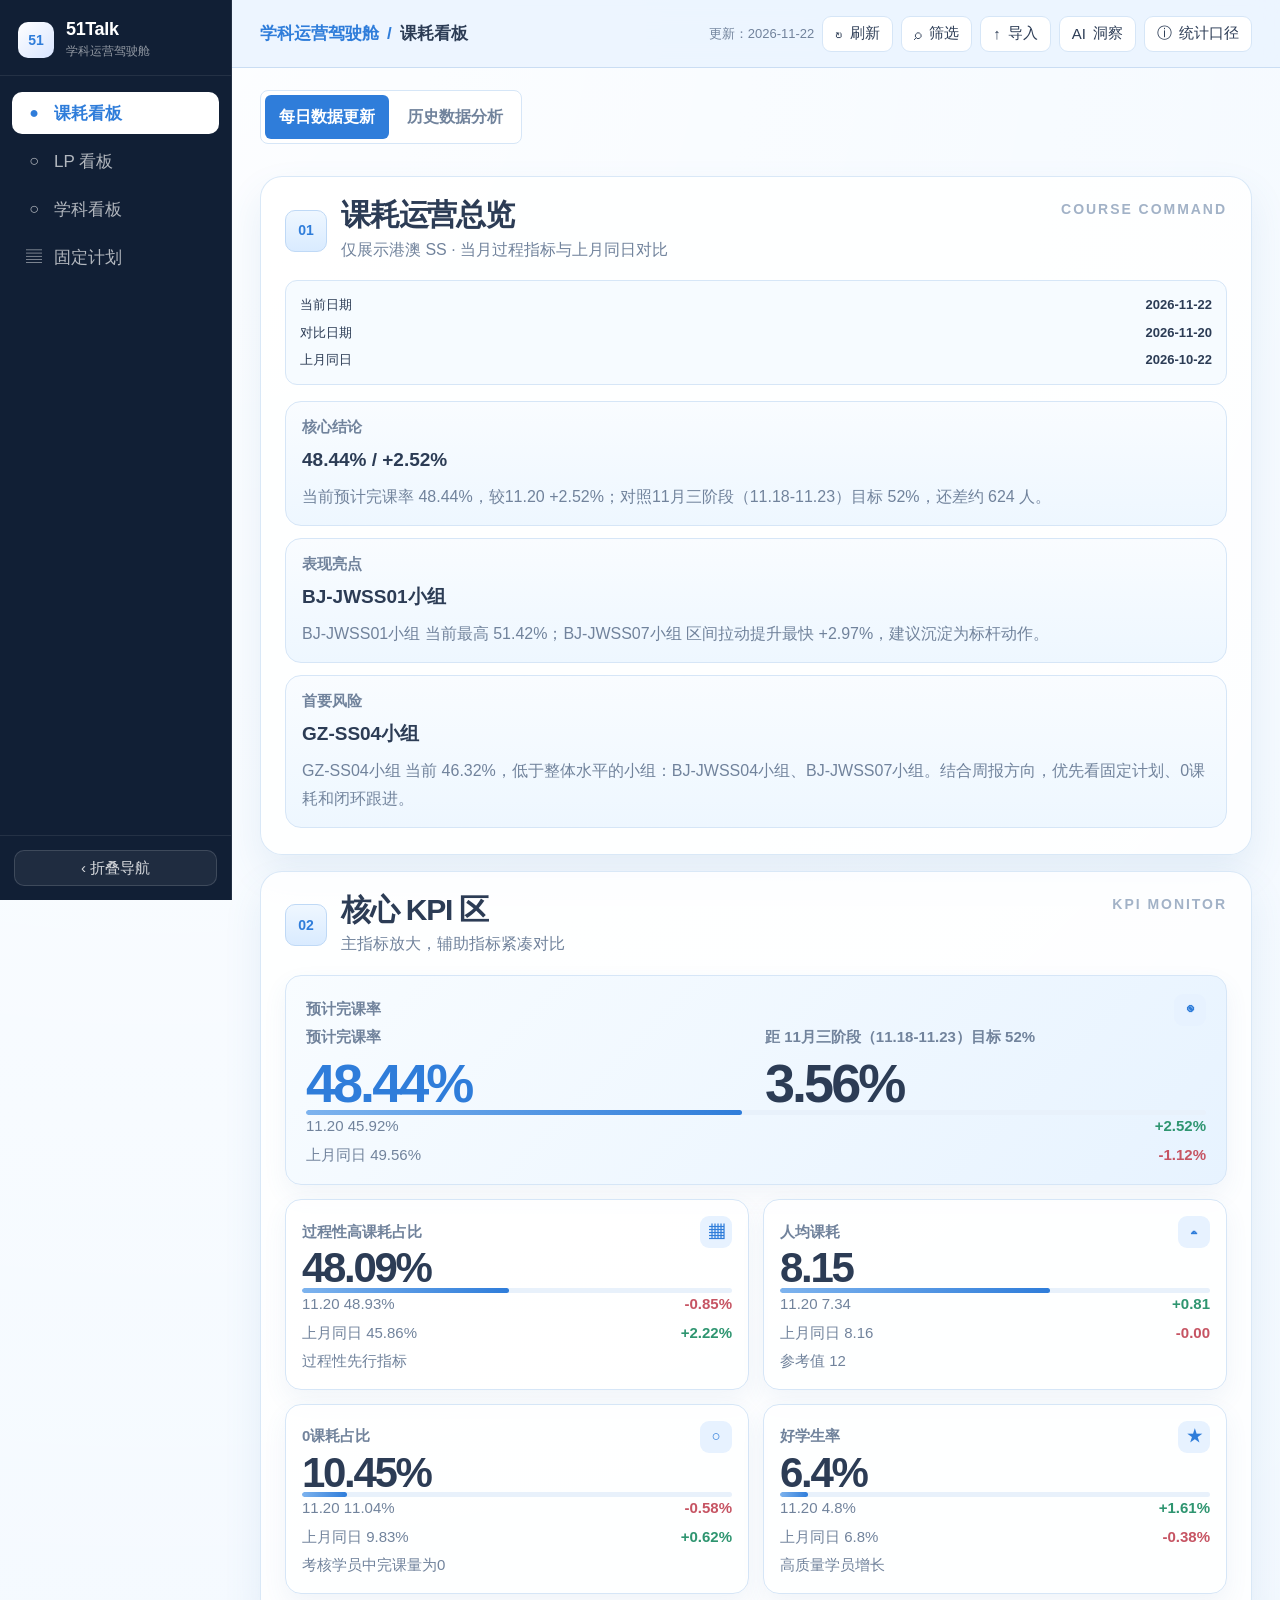
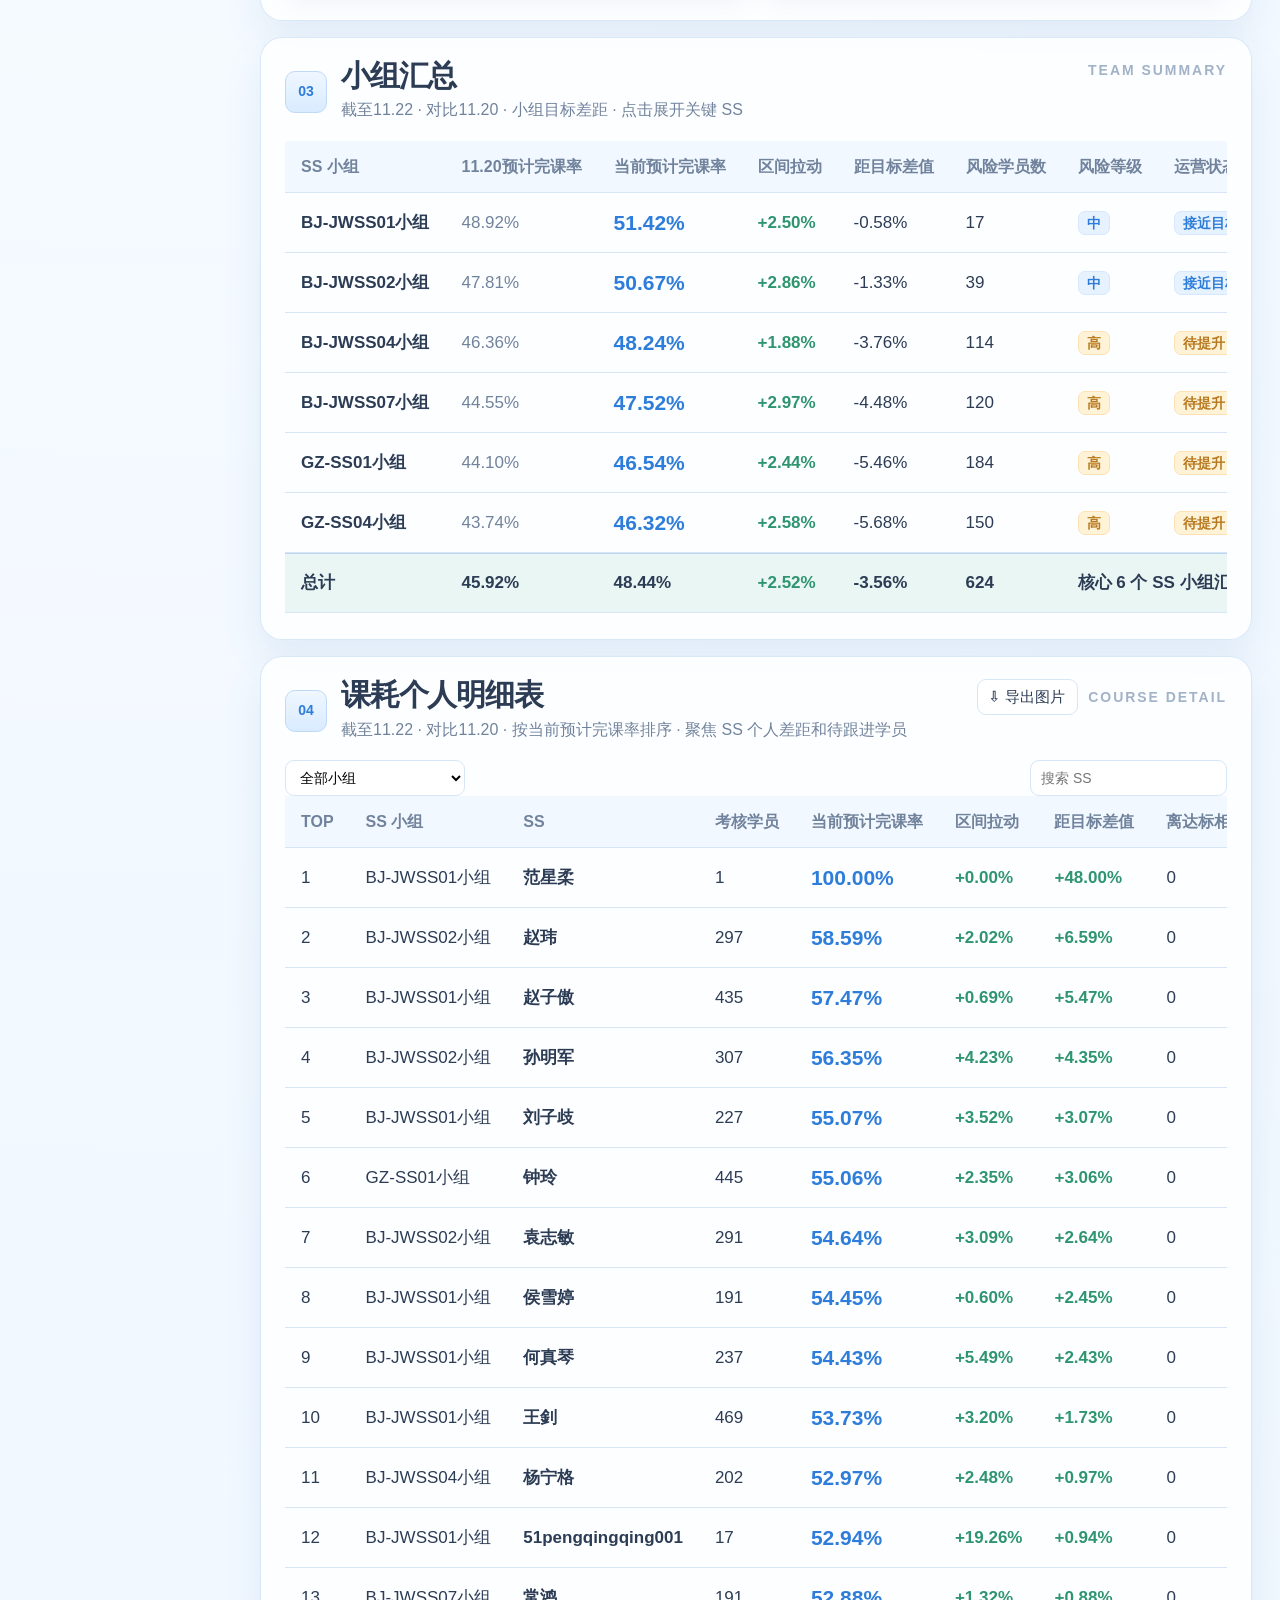
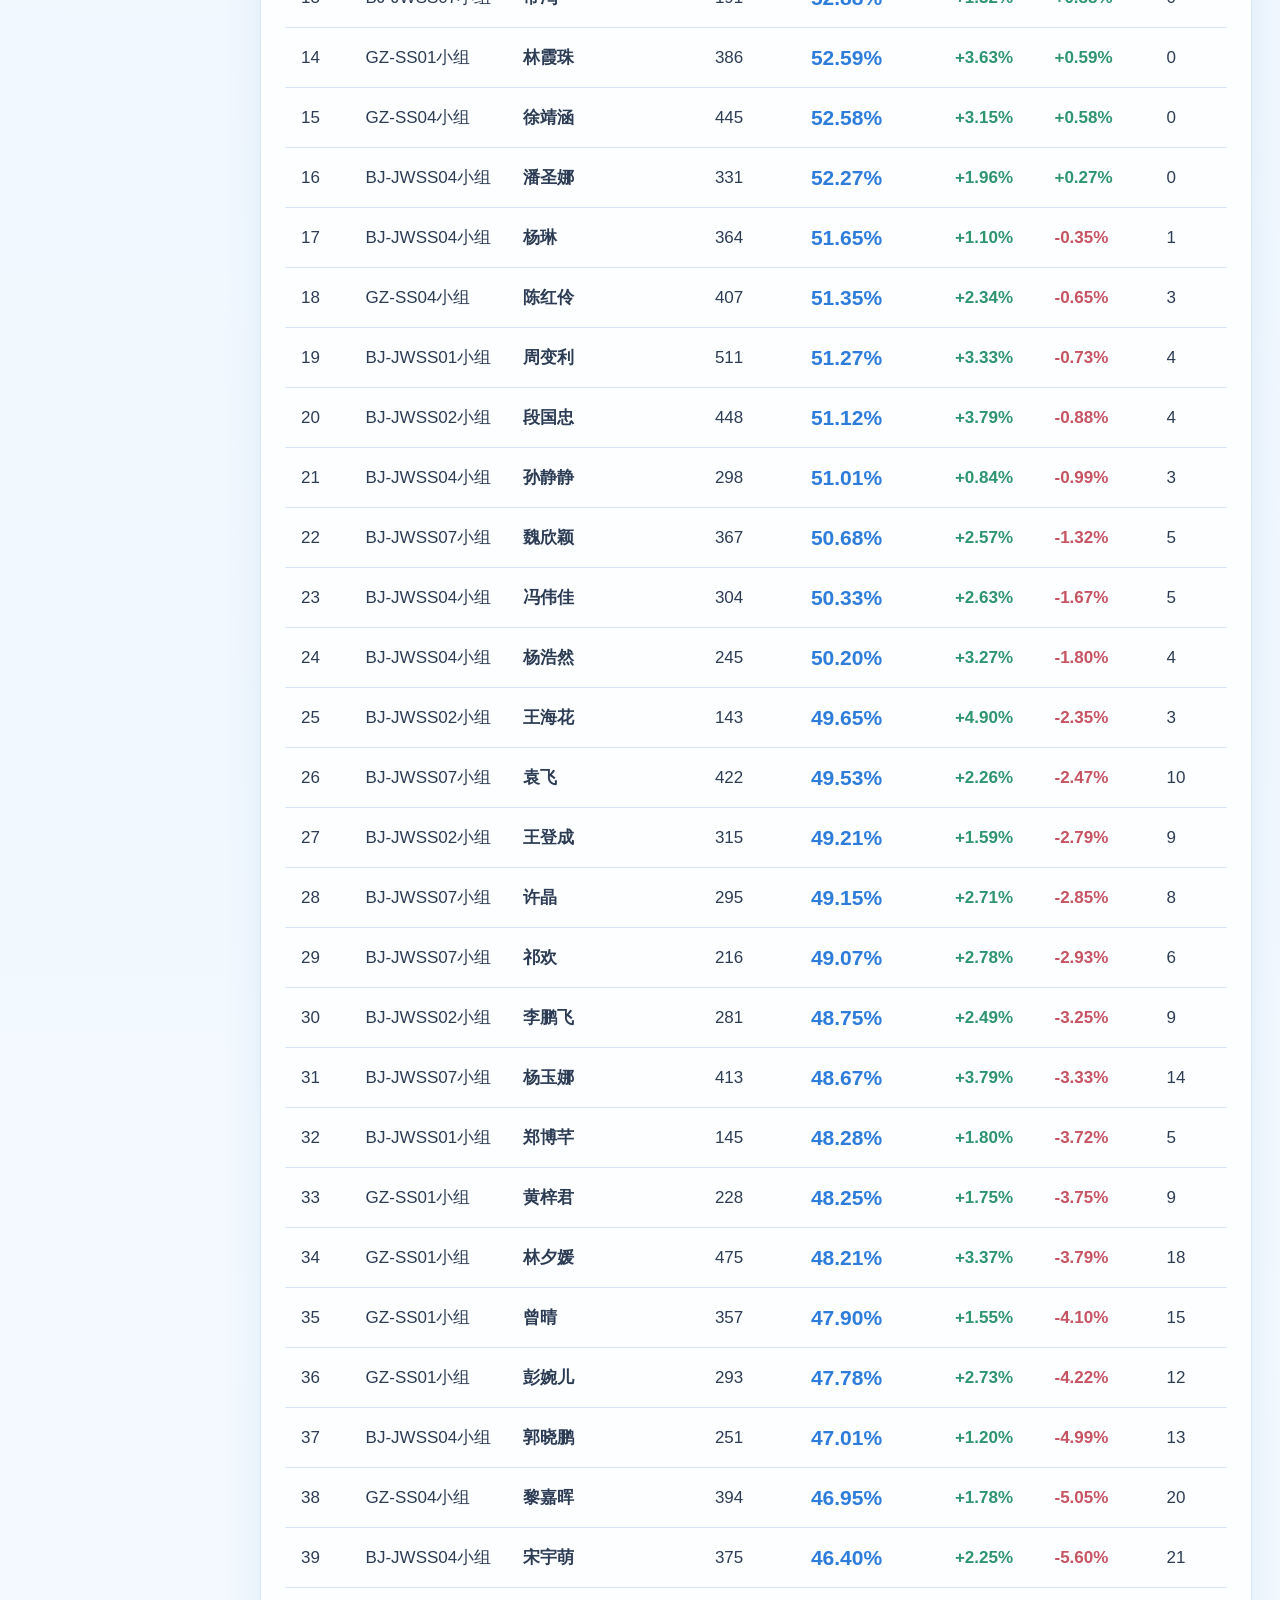
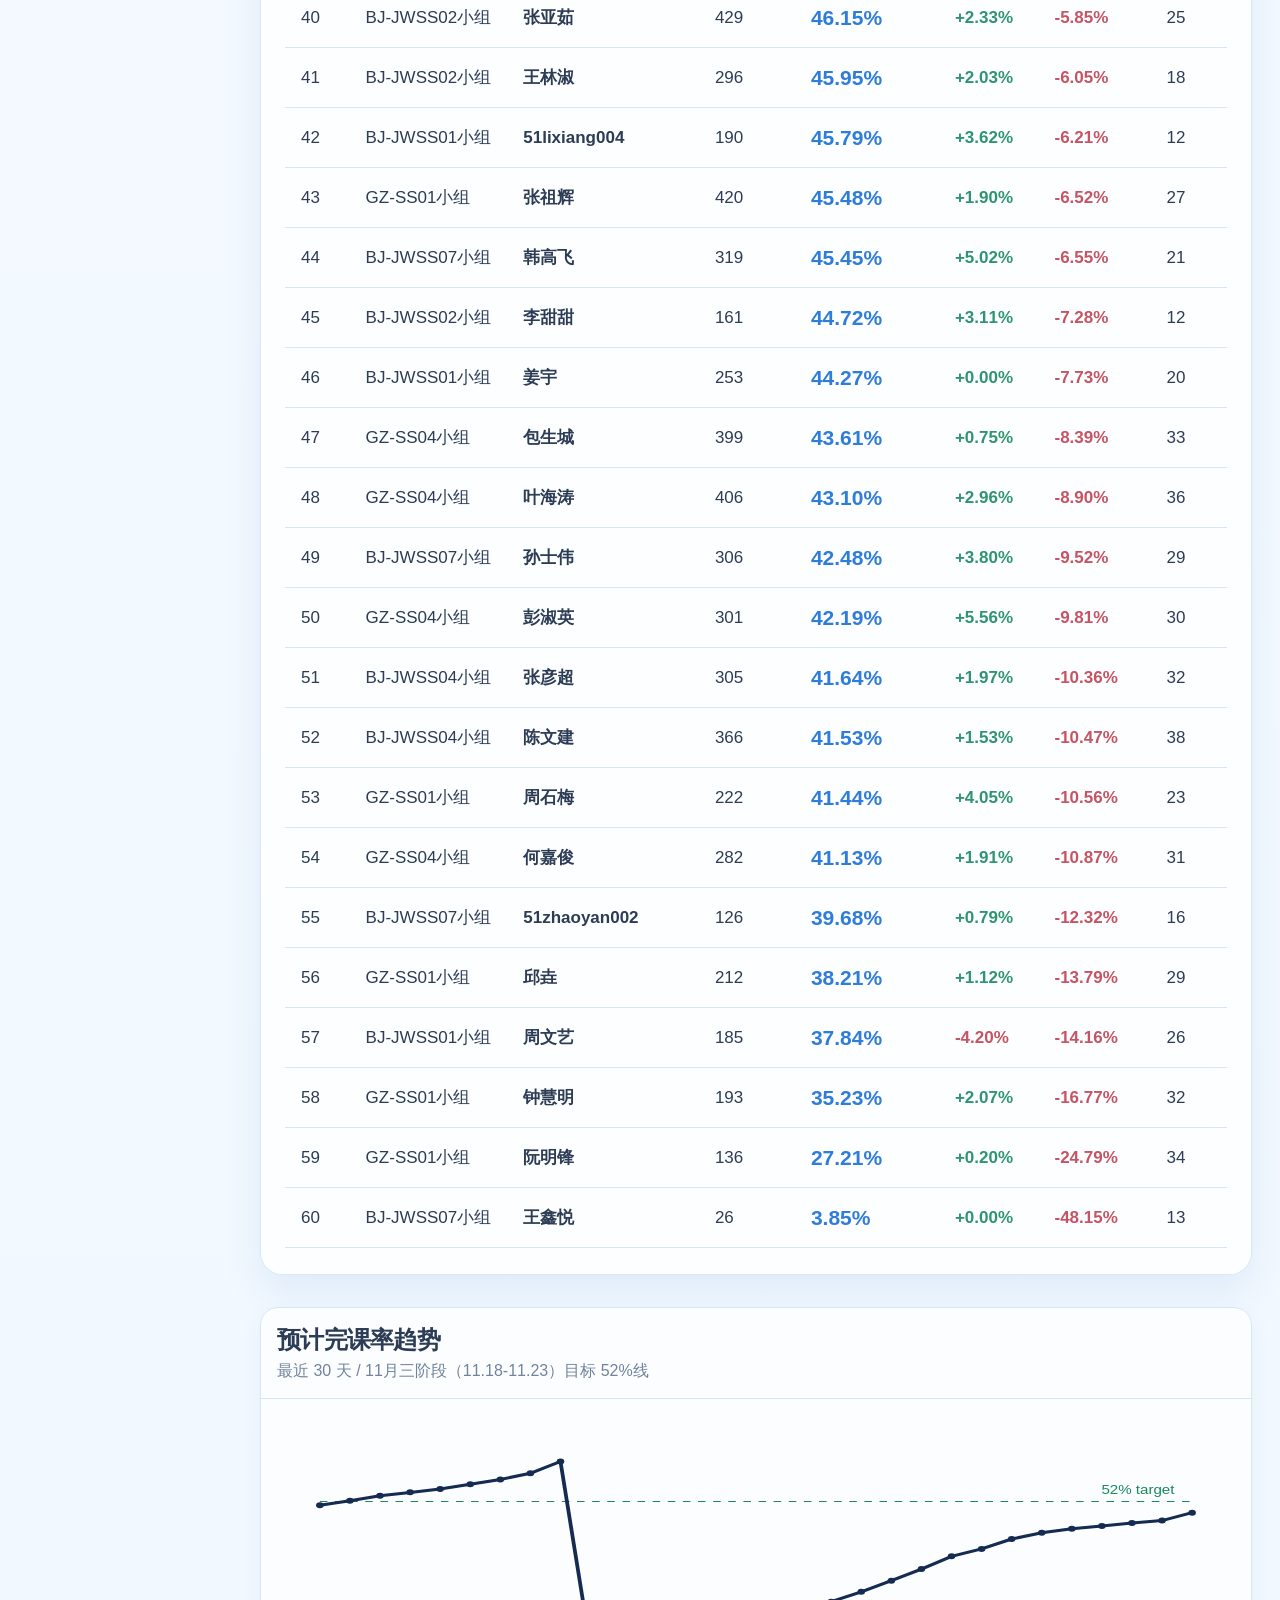
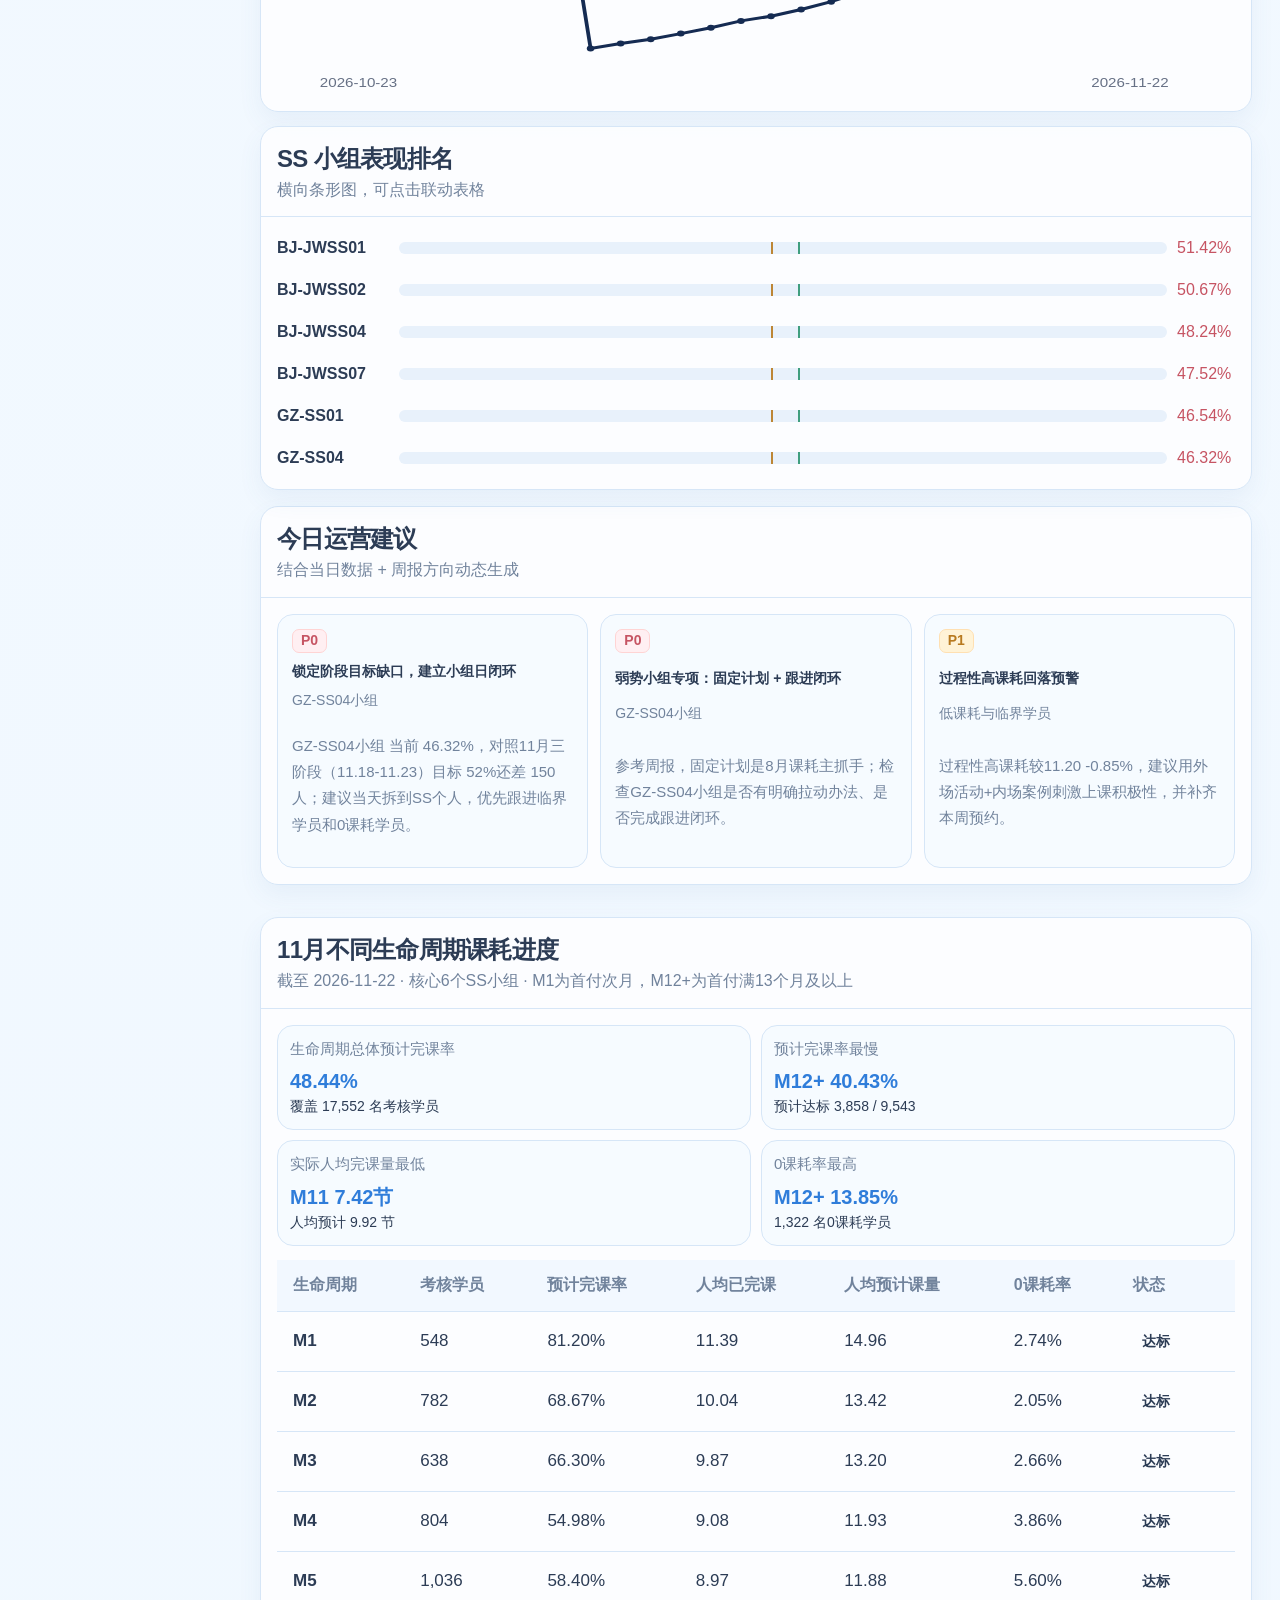
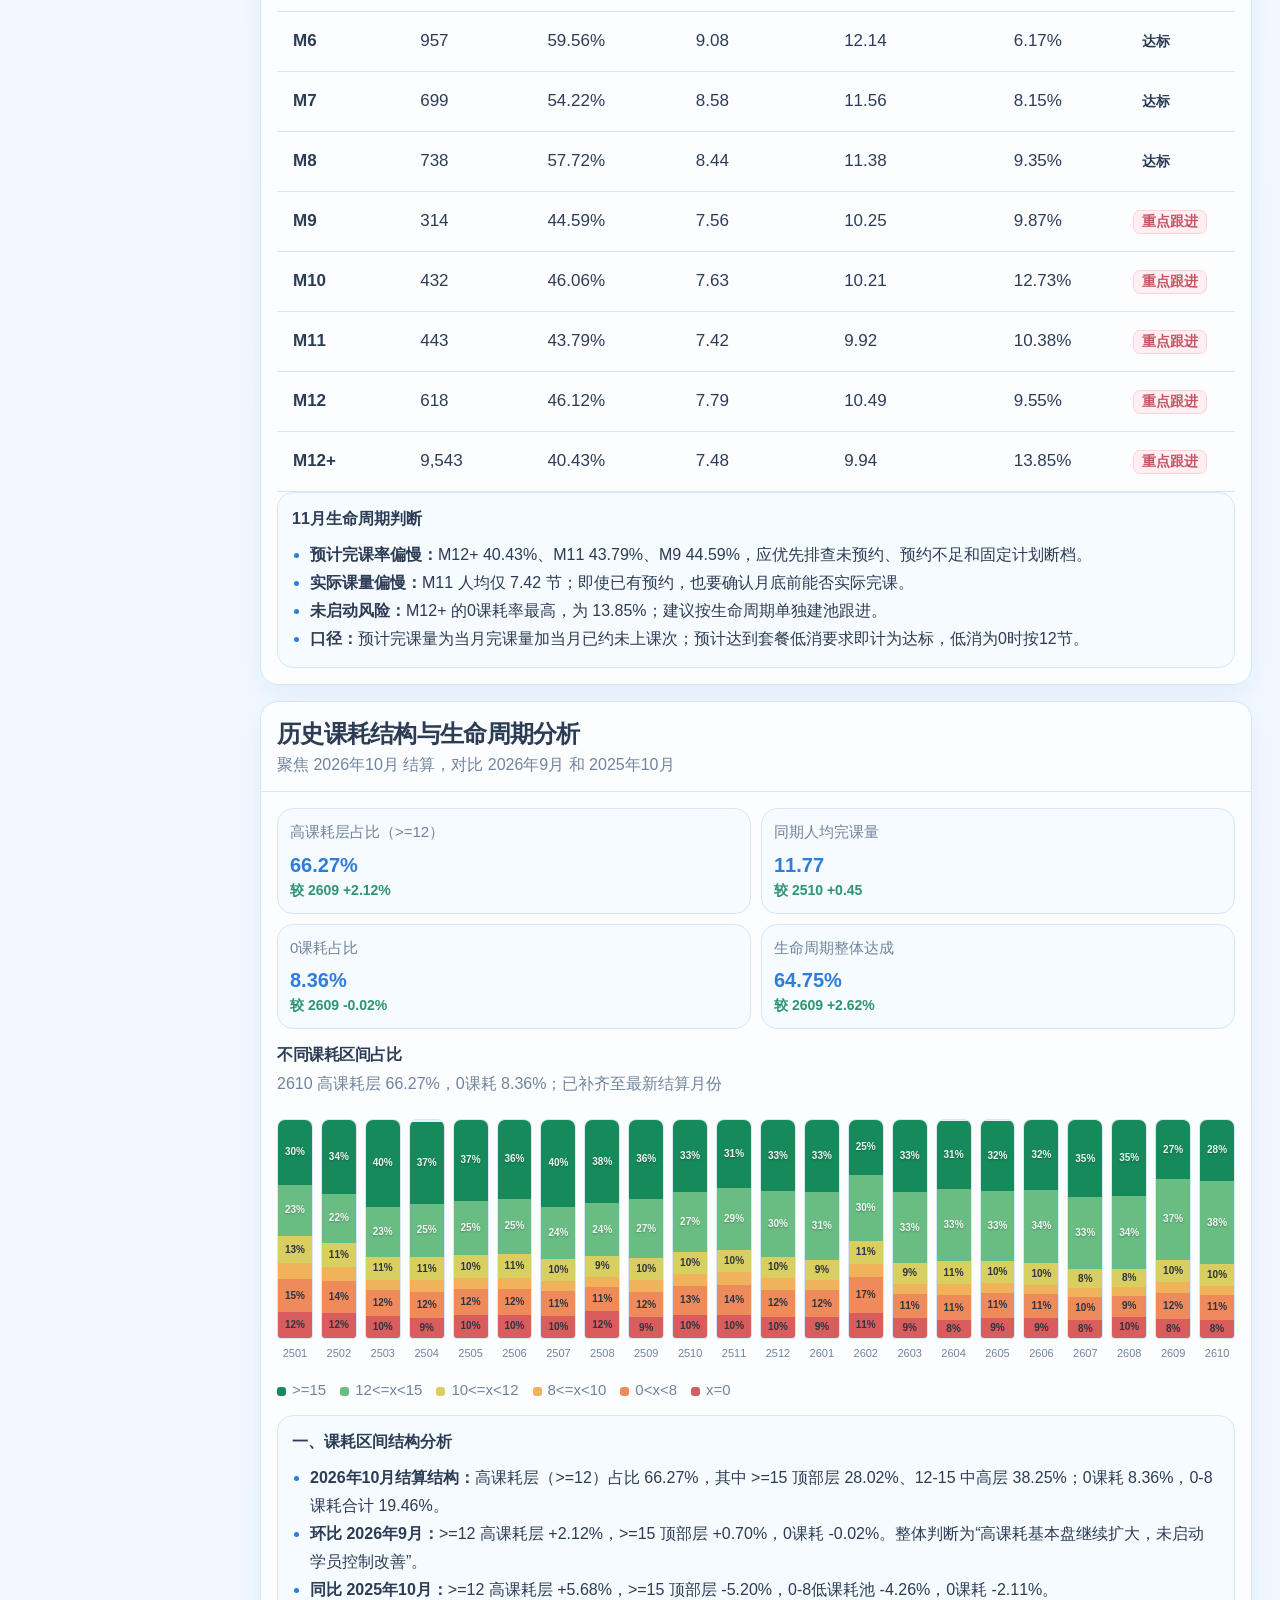
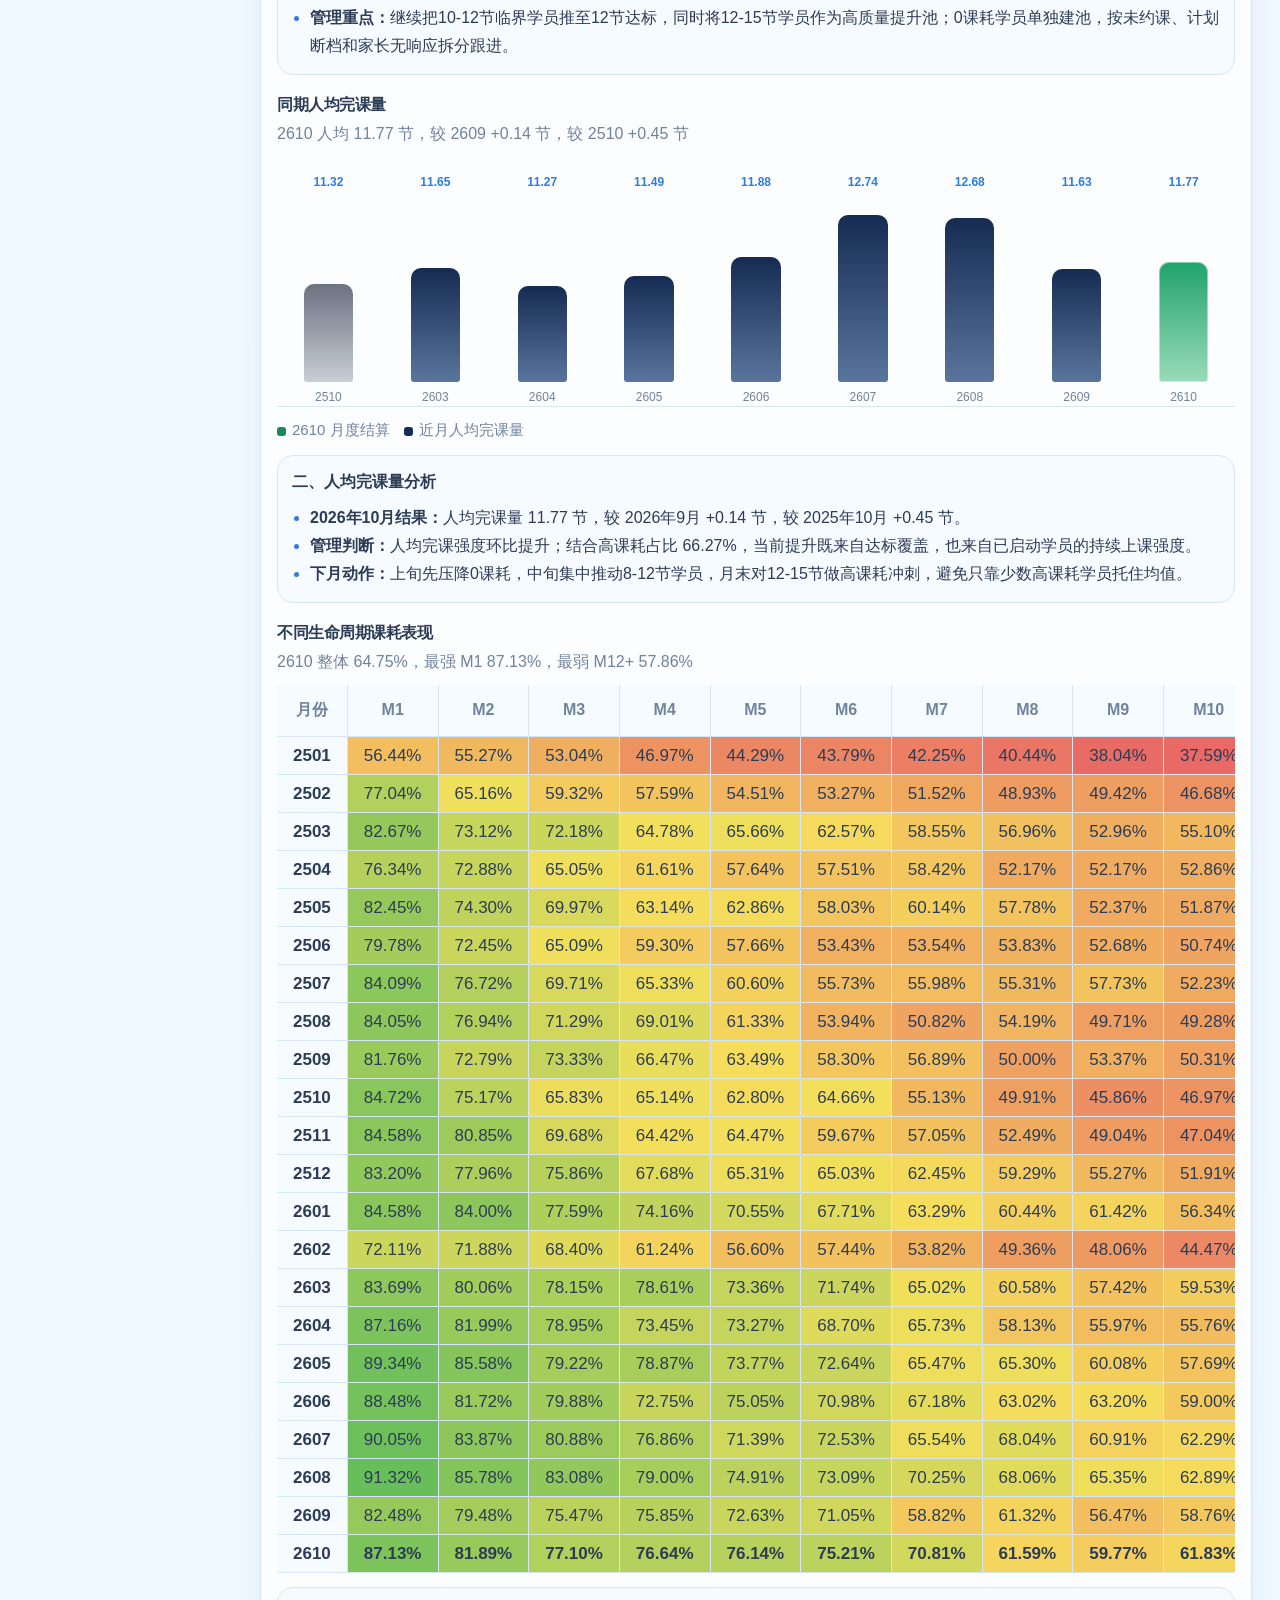
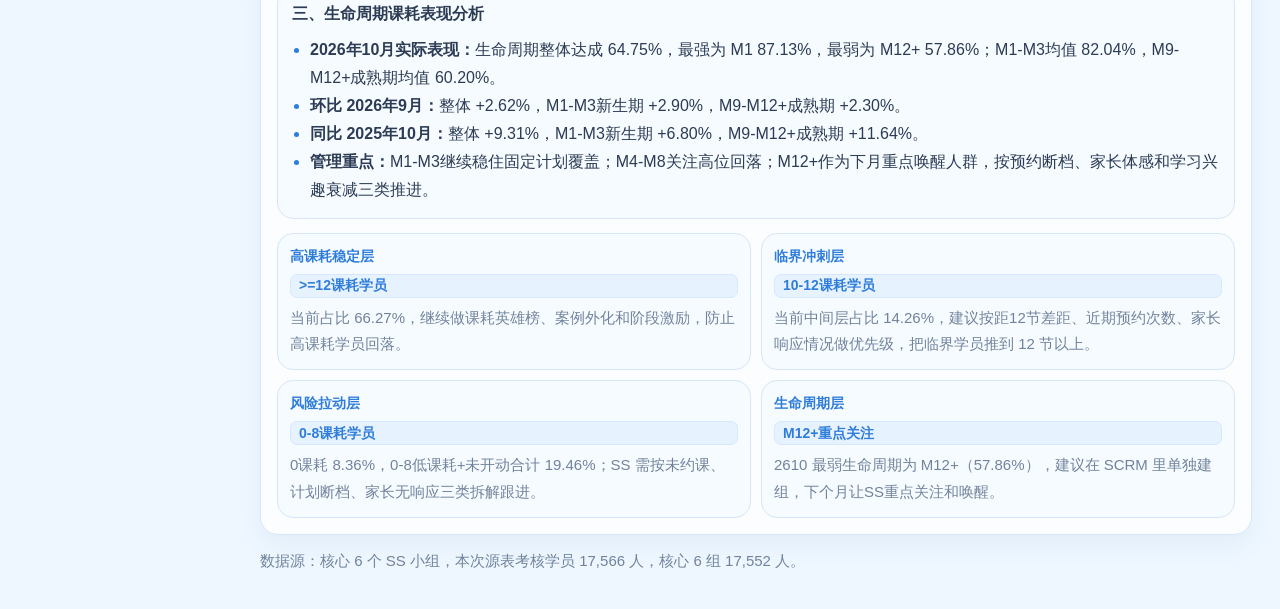
==== commit 6de09ffa: "Update course dashboard data for 2026-11-22" ====
--- a/ss-course-consumption-dashboard.html
+++ b/ss-course-consumption-dashboard.html
@@ -195,7 +195,7 @@
 <body>
 <div id="app"></div>
 <script>
-const DATA = {"currentDate": "2026-11-19", "isSettlement": false, "priorDate": "2026-11-18", "lastMonthDate": "2026-10-19", "target": 0.52, "targetLabel": "11月三阶段（11.18-11.23）目标 52%", "targetMilestones": [{"day": 11, "target": 0.26}, {"day": 17, "target": 0.44}, {"day": 23, "target": 0.52}, {"day": 30, "target": 0.63}], "completionRate": {"current": 0.451769, "prior": 0.442279, "last_month": 0.462094, "delta": 0.00949, "last_month_delta": -0.010325}, "overallMetrics": {"avg_consumption": {"current": 6.9722, "prior": 6.599, "last_month": 7.041, "delta": 0.3732, "last_month_delta": -0.0688}, "process_high_ratio": {"current": 0.434904, "prior": 0.401595, "last_month": 0.424131, "delta": 0.033309, "last_month_delta": 0.010773}, "good_student_rate": {"current": 0.038516, "prior": 0.031396, "last_month": 0.037286, "delta": 0.00712, "last_month_delta": 0.00123}, "zero_consumption_ratio": {"current": 0.113099, "prior": 0.116809, "last_month": 0.103396, "delta": -0.00371, "last_month_delta": 0.009703}}, "groupRows": [{"date": "2026-11-19", "group": "BJ-JWSS01小组", "assessed": 2863, "qualified": 1389, "rate": 0.485155, "prior_rate": 0.475375, "lift": 0.00978, "gap_rate": 0.034845, "gap_students": 99.76}, {"date": "2026-11-19", "group": "BJ-JWSS02小组", "assessed": 2968, "qualified": 1408, "rate": 0.474394, "prior_rate": 0.463612, "lift": 0.010782, "gap_rate": 0.045606, "gap_students": 135.36}, {"date": "2026-11-19", "group": "BJ-JWSS04小组", "assessed": 3039, "qualified": 1381, "rate": 0.454426, "prior_rate": 0.4447, "lift": 0.009726, "gap_rate": 0.065574, "gap_students": 199.28}, {"date": "2026-11-19", "group": "BJ-JWSS07小组", "assessed": 2680, "qualified": 1171, "rate": 0.43694, "prior_rate": 0.428731, "lift": 0.008209, "gap_rate": 0.08306, "gap_students": 222.6}, {"date": "2026-11-19", "group": "GZ-SS01小组", "assessed": 3367, "qualified": 1453, "rate": 0.431541, "prior_rate": 0.425007, "lift": 0.006534, "gap_rate": 0.088459, "gap_students": 297.84}, {"date": "2026-11-19", "group": "GZ-SS04小组", "assessed": 2634, "qualified": 1127, "rate": 0.427866, "prior_rate": 0.415338, "lift": 0.012528, "gap_rate": 0.092134, "gap_students": 242.68}, {"group": "总计", "assessed": 17551, "qualified": 7929, "rate": 0.451769, "prior_rate": 0.442279, "lift": 0.00949, "gap_rate": 0.068231, "gap_students": 1197.52}], "personRows": [{"date": "2026-11-19", "assessed": 1, "qualified": 1, "group": "BJ-JWSS01小组", "ss": "范星柔", "rate": 1.0, "prior_rate": 1.0, "lift": 0.0, "lift_students": 0.0, "gap_rate": -0.48, "gap_students": -0.48, "ss_account": "51fanxingrou"}, {"date": "2026-11-19", "assessed": 435, "qualified": 243, "group": "BJ-JWSS01小组", "ss": "赵子傲", "rate": 0.558621, "prior_rate": 0.549425, "lift": 0.009196, "lift_students": 4.0, "gap_rate": -0.038621, "gap_students": -16.8, "ss_account": "51zhaoziao"}, {"date": "2026-11-19", "assessed": 297, "qualified": 165, "group": "BJ-JWSS02小组", "ss": "赵玮", "rate": 0.555556, "prior_rate": 0.538721, "lift": 0.016835, "lift_students": 5.0, "gap_rate": -0.035556, "gap_students": -10.56, "ss_account": "51zhaowei001"}, {"date": "2026-11-19", "assessed": 291, "qualified": 154, "group": "BJ-JWSS02小组", "ss": "袁志敏", "rate": 0.52921, "prior_rate": 0.5189, "lift": 0.01031, "lift_students": 3.0, "gap_rate": -0.00921, "gap_students": -2.68, "ss_account": "51yuanzhimin001"}, {"date": "2026-11-19", "assessed": 169, "qualified": 89, "group": "BJ-JWSS01小组", "ss": "侯雪婷", "rate": 0.526627, "prior_rate": 0.538462, "lift": -0.011835, "lift_students": -2.0, "gap_rate": -0.006627, "gap_students": -1.12, "ss_account": "51houxueting002"}, {"date": "2026-11-19", "assessed": 307, "qualified": 158, "group": "BJ-JWSS02小组", "ss": "孙明军", "rate": 0.514658, "prior_rate": 0.495114, "lift": 0.019544, "lift_students": 6.0, "gap_rate": 0.005342, "gap_students": 1.64, "ss_account": "51sunmingjun"}, {"date": "2026-11-19", "assessed": 227, "qualified": 115, "group": "BJ-JWSS01小组", "ss": "刘子歧", "rate": 0.506608, "prior_rate": 0.493392, "lift": 0.013216, "lift_students": 3.0, "gap_rate": 0.013392, "gap_students": 3.04, "ss_account": "51liuziqi001"}, {"date": "2026-11-19", "assessed": 297, "qualified": 150, "group": "BJ-JWSS04小组", "ss": "孙静静", "rate": 0.505051, "prior_rate": 0.476351, "lift": 0.0287, "lift_students": 8.52, "gap_rate": 0.014949, "gap_students": 4.44, "ss_account": "51sunjingjing001"}, {"date": "2026-11-19", "assessed": 444, "qualified": 224, "group": "GZ-SS01小组", "ss": "钟玲", "rate": 0.504505, "prior_rate": 0.495495, "lift": 0.00901, "lift_students": 4.0, "gap_rate": 0.015495, "gap_students": 6.88, "ss_account": "51zhongling01"}, {"date": "2026-11-19", "assessed": 192, "qualified": 96, "group": "BJ-JWSS07小组", "ss": "常鸿", "rate": 0.5, "prior_rate": 0.5, "lift": 0.0, "lift_students": 0.0, "gap_rate": 0.02, "gap_students": 3.84, "ss_account": "51changhong001"}, {"date": "2026-11-19", "assessed": 443, "qualified": 219, "group": "GZ-SS04小组", "ss": "徐靖涵", "rate": 0.494357, "prior_rate": 0.488688, "lift": 0.005669, "lift_students": 2.51, "gap_rate": 0.025643, "gap_students": 11.36, "ss_account": "51xujinghan001"}, {"date": "2026-11-19", "assessed": 330, "qualified": 162, "group": "BJ-JWSS04小组", "ss": "潘圣娜", "rate": 0.490909, "prior_rate": 0.481818, "lift": 0.009091, "lift_students": 3.0, "gap_rate": 0.029091, "gap_students": 9.6, "ss_account": "51panshengna001"}, {"date": "2026-11-19", "assessed": 469, "qualified": 229, "group": "BJ-JWSS01小组", "ss": "王釗", "rate": 0.488273, "prior_rate": 0.464819, "lift": 0.023454, "lift_students": 11.0, "gap_rate": 0.031727, "gap_students": 14.88, "ss_account": "51wangzhao"}, {"date": "2026-11-19", "assessed": 364, "qualified": 177, "group": "BJ-JWSS04小组", "ss": "杨琳", "rate": 0.486264, "prior_rate": 0.489011, "lift": -0.002747, "lift_students": -1.0, "gap_rate": 0.033736, "gap_students": 12.28, "ss_account": "51yanglin07"}, {"date": "2026-11-19", "assessed": 512, "qualified": 248, "group": "BJ-JWSS01小组", "ss": "周变利", "rate": 0.484375, "prior_rate": 0.488281, "lift": -0.003906, "lift_students": -2.0, "gap_rate": 0.035625, "gap_students": 18.24, "ss_account": "zhoubianli"}, {"date": "2026-11-19", "assessed": 304, "qualified": 147, "group": "BJ-JWSS04小组", "ss": "冯伟佳", "rate": 0.483553, "prior_rate": 0.467105, "lift": 0.016448, "lift_students": 5.0, "gap_rate": 0.036447, "gap_students": 11.08, "ss_account": "51fengweijia"}, {"date": "2026-11-19", "assessed": 237, "qualified": 114, "group": "BJ-JWSS01小组", "ss": "何真琴", "rate": 0.481013, "prior_rate": 0.476793, "lift": 0.00422, "lift_students": 1.0, "gap_rate": 0.038987, "gap_students": 9.24, "ss_account": "51hezhenqin001"}, {"date": "2026-11-19", "assessed": 315, "qualified": 150, "group": "BJ-JWSS02小组", "ss": "王登成", "rate": 0.47619, "prior_rate": 0.463492, "lift": 0.012698, "lift_students": 4.0, "gap_rate": 0.04381, "gap_students": 13.8, "ss_account": "51wangdengcheng001"}, {"date": "2026-11-19", "assessed": 406, "qualified": 193, "group": "GZ-SS04小组", "ss": "陈红伶", "rate": 0.475369, "prior_rate": 0.439506, "lift": 0.035863, "lift_students": 14.56, "gap_rate": 0.044631, "gap_students": 18.12, "ss_account": "51chenhongling001"}, {"date": "2026-11-19", "assessed": 245, "qualified": 116, "group": "BJ-JWSS04小组", "ss": "杨浩然", "rate": 0.473469, "prior_rate": 0.465306, "lift": 0.008163, "lift_students": 2.0, "gap_rate": 0.046531, "gap_students": 11.4, "ss_account": "51yanghaoran001"}, {"date": "2026-11-19", "assessed": 142, "qualified": 67, "group": "BJ-JWSS01小组", "ss": "郑博芊", "rate": 0.471831, "prior_rate": 0.464789, "lift": 0.007042, "lift_students": 1.0, "gap_rate": 0.048169, "gap_students": 6.84, "ss_account": "51zhengboqian001"}, {"date": "2026-11-19", "assessed": 386, "qualified": 182, "group": "GZ-SS01小组", "ss": "林霞珠", "rate": 0.471503, "prior_rate": 0.451948, "lift": 0.019555, "lift_students": 7.55, "gap_rate": 0.048497, "gap_students": 18.72, "ss_account": "51linxiazhu001"}, {"date": "2026-11-19", "assessed": 421, "qualified": 196, "group": "BJ-JWSS07小组", "ss": "袁飞", "rate": 0.465558, "prior_rate": 0.466825, "lift": -0.001267, "lift_students": -0.53, "gap_rate": 0.054442, "gap_students": 22.92, "ss_account": "51yuanfei"}, {"date": "2026-11-19", "assessed": 202, "qualified": 94, "group": "BJ-JWSS04小组", "ss": "杨宁格", "rate": 0.465347, "prior_rate": 0.450495, "lift": 0.014852, "lift_students": 3.0, "gap_rate": 0.054653, "gap_students": 11.04, "ss_account": "51yangningge001"}, {"date": "2026-11-19", "assessed": 295, "qualified": 136, "group": "BJ-JWSS07小组", "ss": "许晶", "rate": 0.461017, "prior_rate": 0.461017, "lift": 0.0, "lift_students": 0.0, "gap_rate": 0.058983, "gap_students": 17.4, "ss_account": "51xujing002"}, {"date": "2026-11-19", "assessed": 228, "qualified": 105, "group": "GZ-SS01小组", "ss": "黄梓君", "rate": 0.460526, "prior_rate": 0.442982, "lift": 0.017544, "lift_students": 4.0, "gap_rate": 0.059474, "gap_students": 13.56, "ss_account": "51huangzijun001"}, {"date": "2026-11-19", "assessed": 448, "qualified": 206, "group": "BJ-JWSS02小组", "ss": "段国忠", "rate": 0.459821, "prior_rate": 0.448661, "lift": 0.01116, "lift_students": 5.0, "gap_rate": 0.060179, "gap_students": 26.96, "ss_account": "duanguozhong"}, {"date": "2026-11-19", "assessed": 355, "qualified": 163, "group": "GZ-SS01小组", "ss": "曾晴", "rate": 0.459155, "prior_rate": 0.447887, "lift": 0.011268, "lift_students": 4.0, "gap_rate": 0.060845, "gap_students": 21.6, "ss_account": "51zengqing"}, {"date": "2026-11-19", "assessed": 369, "qualified": 169, "group": "BJ-JWSS07小组", "ss": "魏欣颖", "rate": 0.457995, "prior_rate": 0.433604, "lift": 0.024391, "lift_students": 9.0, "gap_rate": 0.062005, "gap_students": 22.88, "ss_account": "51weixinying01"}, {"date": "2026-11-19", "assessed": 281, "qualified": 128, "group": "BJ-JWSS02小组", "ss": "李鹏飞", "rate": 0.455516, "prior_rate": 0.448399, "lift": 0.007117, "lift_students": 2.0, "gap_rate": 0.064484, "gap_students": 18.12, "ss_account": "51lipengfei07"}, {"date": "2026-11-19", "assessed": 143, "qualified": 65, "group": "BJ-JWSS02小组", "ss": "王海花", "rate": 0.454545, "prior_rate": 0.440559, "lift": 0.013986, "lift_students": 2.0, "gap_rate": 0.065455, "gap_students": 9.36, "ss_account": "51wanghaihua001"}, {"date": "2026-11-19", "assessed": 253, "qualified": 114, "group": "BJ-JWSS01小组", "ss": "姜宇", "rate": 0.450593, "prior_rate": 0.434783, "lift": 0.01581, "lift_students": 4.0, "gap_rate": 0.069407, "gap_students": 17.56, "ss_account": "51jiangyu001"}, {"date": "2026-11-19", "assessed": 293, "qualified": 132, "group": "GZ-SS01小组", "ss": "彭婉儿", "rate": 0.450512, "prior_rate": 0.440273, "lift": 0.010239, "lift_students": 3.0, "gap_rate": 0.069488, "gap_students": 20.36, "ss_account": "51pengwaner001"}, {"date": "2026-11-19", "assessed": 251, "qualified": 113, "group": "BJ-JWSS04小组", "ss": "郭晓鹏", "rate": 0.450199, "prior_rate": 0.434263, "lift": 0.015936, "lift_students": 4.0, "gap_rate": 0.069801, "gap_students": 17.52, "ss_account": "guoxiaopeng"}, {"date": "2026-11-19", "assessed": 216, "qualified": 96, "group": "BJ-JWSS07小组", "ss": "祁欢", "rate": 0.444444, "prior_rate": 0.430556, "lift": 0.013888, "lift_students": 3.0, "gap_rate": 0.075556, "gap_students": 16.32, "ss_account": "51qihuan001"}, {"date": "2026-11-19", "assessed": 475, "qualified": 211, "group": "GZ-SS01小组", "ss": "林夕媛", "rate": 0.444211, "prior_rate": 0.443277, "lift": 0.000934, "lift_students": 0.44, "gap_rate": 0.075789, "gap_students": 36.0, "ss_account": "51linxiyuan"}, {"date": "2026-11-19", "assessed": 296, "qualified": 131, "group": "BJ-JWSS02小组", "ss": "王林淑", "rate": 0.442568, "prior_rate": 0.435811, "lift": 0.006757, "lift_students": 2.0, "gap_rate": 0.077432, "gap_students": 22.92, "ss_account": "51wanglinshu"}, {"date": "2026-11-19", "assessed": 410, "qualified": 180, "group": "BJ-JWSS07小组", "ss": "杨玉娜", "rate": 0.439024, "prior_rate": 0.430318, "lift": 0.008706, "lift_students": 3.57, "gap_rate": 0.080976, "gap_students": 33.2, "ss_account": "yangyuna01"}, {"date": "2026-11-19", "assessed": 394, "qualified": 171, "group": "GZ-SS04小组", "ss": "黎嘉晖", "rate": 0.43401, "prior_rate": 0.42132, "lift": 0.01269, "lift_students": 5.0, "gap_rate": 0.08599, "gap_students": 33.88, "ss_account": "51lijiahui002"}, {"date": "2026-11-19", "assessed": 376, "qualified": 162, "group": "BJ-JWSS04小组", "ss": "宋宇萌", "rate": 0.430851, "prior_rate": 0.412234, "lift": 0.018617, "lift_students": 7.0, "gap_rate": 0.089149, "gap_students": 33.52, "ss_account": "51songyumeng"}, {"date": "2026-11-19", "assessed": 421, "qualified": 180, "group": "GZ-SS01小组", "ss": "张祖辉", "rate": 0.427553, "prior_rate": 0.43128, "lift": -0.003727, "lift_students": -1.57, "gap_rate": 0.092447, "gap_students": 38.92, "ss_account": "51zhangzuhui001"}, {"date": "2026-11-19", "assessed": 429, "qualified": 183, "group": "BJ-JWSS02小组", "ss": "张亚茹", "rate": 0.426573, "prior_rate": 0.41958, "lift": 0.006993, "lift_students": 3.0, "gap_rate": 0.093427, "gap_students": 40.08, "ss_account": "51zhangyaru03"}, {"date": "2026-11-19", "assessed": 161, "qualified": 68, "group": "BJ-JWSS02小组", "ss": "李甜甜", "rate": 0.42236, "prior_rate": 0.42236, "lift": 0.0, "lift_students": 0.0, "gap_rate": 0.09764, "gap_students": 15.72, "ss_account": "51litiantian001"}, {"date": "2026-11-19", "assessed": 166, "qualified": 70, "group": "BJ-JWSS01小组", "ss": "51lixiang004", "rate": 0.421687, "prior_rate": 0.39759, "lift": 0.024097, "lift_students": 4.0, "gap_rate": 0.098313, "gap_students": 16.32, "ss_account": "51lixiang004"}, {"date": "2026-11-19", "assessed": 157, "qualified": 66, "group": "BJ-JWSS01小组", "ss": "周文艺", "rate": 0.420382, "prior_rate": 0.401274, "lift": 0.019108, "lift_students": 3.0, "gap_rate": 0.099618, "gap_students": 15.64, "ss_account": "51zhouwenyi001"}, {"date": "2026-11-19", "assessed": 399, "qualified": 163, "group": "GZ-SS04小组", "ss": "包生城", "rate": 0.408521, "prior_rate": 0.39599, "lift": 0.012531, "lift_students": 5.0, "gap_rate": 0.111479, "gap_students": 44.48, "ss_account": "51baoshengcheng"}, {"date": "2026-11-19", "assessed": 283, "qualified": 115, "group": "GZ-SS04小组", "ss": "何嘉俊", "rate": 0.40636, "prior_rate": 0.390071, "lift": 0.016289, "lift_students": 4.61, "gap_rate": 0.11364, "gap_students": 32.16, "ss_account": "51hejiajun001"}, {"date": "2026-11-19", "assessed": 127, "qualified": 51, "group": "BJ-JWSS07小组", "ss": "51zhaoyan002", "rate": 0.401575, "prior_rate": 0.393701, "lift": 0.007874, "lift_students": 1.0, "gap_rate": 0.118425, "gap_students": 15.04, "ss_account": "51zhaoyan002"}, {"date": "2026-11-19", "assessed": 319, "qualified": 128, "group": "BJ-JWSS07小组", "ss": "韩高飞", "rate": 0.401254, "prior_rate": 0.398119, "lift": 0.003135, "lift_students": 1.0, "gap_rate": 0.118746, "gap_students": 37.88, "ss_account": "51hangaofei"}, {"date": "2026-11-19", "assessed": 365, "qualified": 146, "group": "BJ-JWSS04小组", "ss": "陈文建", "rate": 0.4, "prior_rate": 0.408219, "lift": -0.008219, "lift_students": -3.0, "gap_rate": 0.12, "gap_students": 43.8, "ss_account": "chenwenjian"}, {"date": "2026-11-19", "assessed": 406, "qualified": 160, "group": "GZ-SS04小组", "ss": "叶海涛", "rate": 0.394089, "prior_rate": 0.394089, "lift": 0.0, "lift_students": 0.0, "gap_rate": 0.125911, "gap_students": 51.12, "ss_account": "51yehaitao001"}, {"date": "2026-11-19", "assessed": 305, "qualified": 118, "group": "BJ-JWSS07小组", "ss": "孙士伟", "rate": 0.386885, "prior_rate": 0.370492, "lift": 0.016393, "lift_students": 5.0, "gap_rate": 0.133115, "gap_students": 40.6, "ss_account": "51sunshiwei001"}, {"date": "2026-11-19", "assessed": 305, "qualified": 114, "group": "BJ-JWSS04小组", "ss": "张彦超", "rate": 0.37377, "prior_rate": 0.370492, "lift": 0.003278, "lift_students": 1.0, "gap_rate": 0.14623, "gap_students": 44.6, "ss_account": "51zhangyanchao001"}, {"date": "2026-11-19", "assessed": 214, "qualified": 78, "group": "GZ-SS01小组", "ss": "邱垚", "rate": 0.364486, "prior_rate": 0.367442, "lift": -0.002956, "lift_students": -0.63, "gap_rate": 0.155514, "gap_students": 33.28, "ss_account": "51qiuyao001"}, {"date": "2026-11-19", "assessed": 221, "qualified": 80, "group": "GZ-SS01小组", "ss": "周石梅", "rate": 0.361991, "prior_rate": 0.357466, "lift": 0.004525, "lift_students": 1.0, "gap_rate": 0.158009, "gap_students": 34.92, "ss_account": "51zhoushimei001"}, {"date": "2026-11-19", "assessed": 303, "qualified": 106, "group": "GZ-SS04小组", "ss": "彭淑英", "rate": 0.349835, "prior_rate": 0.346405, "lift": 0.00343, "lift_students": 1.04, "gap_rate": 0.170165, "gap_students": 51.56, "ss_account": "51pengshuying001"}, {"date": "2026-11-19", "assessed": 95, "qualified": 33, "group": "BJ-JWSS01小组", "ss": "51pengqingqing001", "rate": 0.347368, "prior_rate": null, "lift": null, "lift_students": null, "gap_rate": 0.172632, "gap_students": 16.4, "ss_account": "51pengqingqing001"}, {"date": "2026-11-19", "assessed": 193, "qualified": 62, "group": "GZ-SS01小组", "ss": "钟慧明", "rate": 0.321244, "prior_rate": 0.329843, "lift": -0.008599, "lift_students": -1.66, "gap_rate": 0.198756, "gap_students": 38.36, "ss_account": "51zhonghuiming001"}, {"date": "2026-11-19", "assessed": 137, "qualified": 36, "group": "GZ-SS01小组", "ss": "阮明锋", "rate": 0.262774, "prior_rate": 0.248175, "lift": 0.014599, "lift_students": 2.0, "gap_rate": 0.257226, "gap_students": 35.24, "ss_account": "51ruanmingfeng001"}, {"date": "2026-11-19", "assessed": 26, "qualified": 1, "group": "BJ-JWSS07小组", "ss": "王鑫悦", "rate": 0.038462, "prior_rate": 0.038462, "lift": 0.0, "lift_students": 0.0, "gap_rate": 0.481538, "gap_students": 12.52, "ss_account": "51wangxinyue06"}], "trend": [{"date": "2026-07-24", "rate": 0.533292, "assessed": 17587}, {"date": "2026-07-25", "rate": 0.548587, "assessed": 17587}, {"date": "2026-07-26", "rate": 0.57008, "assessed": 17587}, {"date": "2026-07-27", "rate": 0.58657, "assessed": 17587}, {"date": "2026-07-28", "rate": 0.601296, "assessed": 17587}, {"date": "2026-07-29", "rate": 0.619776, "assessed": 17587}, {"date": "2026-07-30", "rate": 0.640607, "assessed": 17588}, {"date": "2026-07-31", "rate": 0.667842, "assessed": 17588}, {"date": "2026-08-01", "rate": 0.078818, "assessed": 17661}, {"date": "2026-08-02", "rate": 0.093653, "assessed": 17661}, {"date": "2026-08-03", "rate": 0.111942, "assessed": 17661}, {"date": "2026-08-04", "rate": 0.1304, "assessed": 17661}, {"date": "2026-08-05", "rate": 0.150105, "assessed": 17661}, {"date": "2026-08-06", "rate": 0.170432, "assessed": 17661}, {"date": "2026-08-07", "rate": 0.187995, "assessed": 17660}, {"date": "2026-08-08", "rate": 0.206036, "assessed": 17662}, {"date": "2026-08-09", "rate": 0.230268, "assessed": 17662}, {"date": "2026-08-10", "rate": 0.25586, "assessed": 17662}, {"date": "2026-08-11", "rate": 0.285755, "assessed": 17662}, {"date": "2026-08-12", "rate": 0.319726, "assessed": 17662}, {"date": "2026-08-13", "rate": 0.352282, "assessed": 17662}, {"date": "2026-08-14", "rate": 0.381271, "assessed": 17662}, {"date": "2026-08-15", "rate": 0.401936, "assessed": 17662}, {"date": "2026-08-16", "rate": 0.42993, "assessed": 17661}, {"date": "2026-08-17", "rate": 0.449691, "assessed": 17661}, {"date": "2026-08-18", "rate": 0.461582, "assessed": 17661}, {"date": "2026-08-19", "rate": 0.475568, "assessed": 17661}, {"date": "2026-08-20", "rate": 0.487345, "assessed": 17661}, {"date": "2026-08-21", "rate": 0.499462, "assessed": 17661}, {"date": "2026-08-22", "rate": 0.507954, "assessed": 17663}, {"date": "2026-08-23", "rate": 0.525619, "assessed": 17663}, {"date": "2026-08-24", "rate": 0.542974, "assessed": 17662}, {"date": "2026-08-25", "rate": 0.55492, "assessed": 17662}, {"date": "2026-08-26", "rate": 0.569334, "assessed": 17661}, {"date": "2026-08-27", "rate": 0.58606, "assessed": 17662}, {"date": "2026-08-28", "rate": 0.59957, "assessed": 17661}, {"date": "2026-08-29", "rate": 0.616953, "assessed": 17661}, {"date": "2026-08-30", "rate": 0.643452, "assessed": 17661}, {"date": "2026-08-31", "rate": 0.673405, "assessed": 17661}, {"date": "2026-09-01", "rate": 0.064936, "assessed": 17525}, {"date": "2026-09-02", "rate": 0.075549, "assessed": 17525}, {"date": "2026-09-03", "rate": 0.087046, "assessed": 17531}, {"date": "2026-09-04", "rate": 0.104729, "assessed": 17531}, {"date": "2026-09-05", "rate": 0.122469, "assessed": 17531}, {"date": "2026-09-06", "rate": 0.147274, "assessed": 17532}, {"date": "2026-09-07", "rate": 0.167922, "assessed": 17532}, {"date": "2026-09-08", "rate": 0.188388, "assessed": 17533}, {"date": "2026-09-09", "rate": 0.214225, "assessed": 17533}, {"date": "2026-09-10", "rate": 0.241074, "assessed": 17534}, {"date": "2026-09-11", "rate": 0.276491, "assessed": 17534}, {"date": "2026-09-12", "rate": 0.307043, "assessed": 17535}, {"date": "2026-09-13", "rate": 0.349492, "assessed": 17534}, {"date": "2026-09-14", "rate": 0.380404, "assessed": 17534}, {"date": "2026-09-15", "rate": 0.41046, "assessed": 17534}, {"date": "2026-09-16", "rate": 0.427398, "assessed": 17534}, {"date": "2026-09-17", "rate": 0.439831, "assessed": 17534}, {"date": "2026-09-18", "rate": 0.447277, "assessed": 17535}, {"date": "2026-09-19", "rate": 0.454634, "assessed": 17535}, {"date": "2026-09-20", "rate": 0.46775, "assessed": 17535}, {"date": "2026-09-21", "rate": 0.480753, "assessed": 17535}, {"date": "2026-09-22", "rate": 0.491189, "assessed": 17535}, {"date": "2026-09-23", "rate": 0.500998, "assessed": 17535}, {"date": "2026-09-24", "rate": 0.506729, "assessed": 17536}, {"date": "2026-09-25", "rate": 0.502794, "assessed": 17536}, {"date": "2026-09-26", "rate": 0.517564, "assessed": 17536}, {"date": "2026-09-27", "rate": 0.54083, "assessed": 17536}, {"date": "2026-09-30", "rate": 0.621464, "assessed": 17536}, {"date": "2026-10-01", "rate": 0.06433, "assessed": 17721}, {"date": "2026-10-02", "rate": 0.072569, "assessed": 17721}, {"date": "2026-10-03", "rate": 0.083014, "assessed": 17720}, {"date": "2026-10-04", "rate": 0.09684, "assessed": 17720}, {"date": "2026-10-05", "rate": 0.113093, "assessed": 17720}, {"date": "2026-10-06", "rate": 0.131701, "assessed": 17722}, {"date": "2026-10-07", "rate": 0.152579, "assessed": 17722}, {"date": "2026-10-08", "rate": 0.172554, "assessed": 17722}, {"date": "2026-10-09", "rate": 0.190723, "assessed": 17722}, {"date": "2026-10-10", "rate": 0.216687, "assessed": 17726}, {"date": "2026-10-11", "rate": 0.250635, "assessed": 17727}, {"date": "2026-10-12", "rate": 0.287471, "assessed": 17727}, {"date": "2026-10-13", "rate": 0.328482, "assessed": 17727}, {"date": "2026-10-14", "rate": 0.362611, "assessed": 17727}, {"date": "2026-10-15", "rate": 0.392136, "assessed": 17726}, {"date": "2026-10-16", "rate": 0.420126, "assessed": 17728}, {"date": "2026-10-17", "rate": 0.435582, "assessed": 17728}, {"date": "2026-10-18", "rate": 0.452617, "assessed": 17728}, {"date": "2026-10-19", "rate": 0.462094, "assessed": 17728}, {"date": "2026-10-20", "rate": 0.472529, "assessed": 17728}, {"date": "2026-10-21", "rate": 0.484994, "assessed": 17726}, {"date": "2026-10-22", "rate": 0.4956, "assessed": 17726}, {"date": "2026-10-23", "rate": 0.50818, "assessed": 17726}, {"date": "2026-10-24", "rate": 0.522396, "assessed": 17726}, {"date": "2026-10-25", "rate": 0.538531, "assessed": 17726}, {"date": "2026-10-26", "rate": 0.549193, "assessed": 17726}, {"date": "2026-10-27", "rate": 0.5603, "assessed": 17728}, {"date": "2026-10-28", "rate": 0.574797, "assessed": 17728}, {"date": "2026-10-29", "rate": 0.59014, "assessed": 17728}, {"date": "2026-10-30", "rate": 0.610017, "assessed": 17729}, {"date": "2026-10-31", "rate": 0.64747, "assessed": 17729}, {"date": "2026-11-01", "rate": 0.051492, "assessed": 17556}, {"date": "2026-11-02", "rate": 0.067339, "assessed": 17553}, {"date": "2026-11-03", "rate": 0.080902, "assessed": 17552}, {"date": "2026-11-04", "rate": 0.098912, "assessed": 17551}, {"date": "2026-11-05", "rate": 0.117557, "assessed": 17549}, {"date": "2026-11-06", "rate": 0.139381, "assessed": 17549}, {"date": "2026-11-07", "rate": 0.154482, "assessed": 17549}, {"date": "2026-11-08", "rate": 0.17566, "assessed": 17551}, {"date": "2026-11-09", "rate": 0.200684, "assessed": 17550}, {"date": "2026-11-10", "rate": 0.232194, "assessed": 17550}, {"date": "2026-11-11", "rate": 0.267407, "assessed": 17550}, {"date": "2026-11-12", "rate": 0.304541, "assessed": 17551}, {"date": "2026-11-13", "rate": 0.345166, "assessed": 17551}, {"date": "2026-11-14", "rate": 0.368946, "assessed": 17550}, {"date": "2026-11-15", "rate": 0.40049, "assessed": 17551}, {"date": "2026-11-16", "rate": 0.420399, "assessed": 17550}, {"date": "2026-11-17", "rate": 0.433105, "assessed": 17550}, {"date": "2026-11-18", "rate": 0.442279, "assessed": 17550}, {"date": "2026-11-19", "rate": 0.451769, "assessed": 17551}], "currentLifecycle": {"report_month": "2611", "rows": [{"lifecycle": "M1", "students": 548, "qualified": 418, "completed_total": 5405.0, "expected_total": 7968.0, "zero_consumption_count": 17, "completion_rate": 0.762774, "avg_completed": 9.8631, "avg_expected": 14.5401, "zero_consumption_rate": 0.031022}, {"lifecycle": "M2", "students": 782, "qualified": 522, "completed_total": 6783.0, "expected_total": 10226.0, "zero_consumption_count": 17, "completion_rate": 0.667519, "avg_completed": 8.6739, "avg_expected": 13.0767, "zero_consumption_rate": 0.021739}, {"lifecycle": "M3", "students": 638, "qualified": 399, "completed_total": 5358.0, "expected_total": 8204.0, "zero_consumption_count": 22, "completion_rate": 0.625392, "avg_completed": 8.3981, "avg_expected": 12.8589, "zero_consumption_rate": 0.034483}, {"lifecycle": "M4", "students": 804, "qualified": 425, "completed_total": 6126.0, "expected_total": 9269.0, "zero_consumption_count": 36, "completion_rate": 0.528607, "avg_completed": 7.6194, "avg_expected": 11.5286, "zero_consumption_rate": 0.044776}, {"lifecycle": "M5", "students": 1036, "qualified": 565, "completed_total": 7889.0, "expected_total": 11928.0, "zero_consumption_count": 63, "completion_rate": 0.545367, "avg_completed": 7.6149, "avg_expected": 11.5135, "zero_consumption_rate": 0.060811}, {"lifecycle": "M6", "students": 957, "qualified": 540, "completed_total": 7456.0, "expected_total": 11327.0, "zero_consumption_count": 59, "completion_rate": 0.564263, "avg_completed": 7.791, "avg_expected": 11.8359, "zero_consumption_rate": 0.061651}, {"lifecycle": "M7", "students": 699, "qualified": 358, "completed_total": 5186.0, "expected_total": 7862.0, "zero_consumption_count": 67, "completion_rate": 0.51216, "avg_completed": 7.4192, "avg_expected": 11.2475, "zero_consumption_rate": 0.095851}, {"lifecycle": "M8", "students": 738, "qualified": 406, "completed_total": 5378.0, "expected_total": 8210.0, "zero_consumption_count": 74, "completion_rate": 0.550136, "avg_completed": 7.2873, "avg_expected": 11.1247, "zero_consumption_rate": 0.100271}, {"lifecycle": "M9", "students": 314, "qualified": 134, "completed_total": 2021.0, "expected_total": 3105.0, "zero_consumption_count": 33, "completion_rate": 0.426752, "avg_completed": 6.4363, "avg_expected": 9.8885, "zero_consumption_rate": 0.105096}, {"lifecycle": "M10", "students": 432, "qualified": 185, "completed_total": 2817.0, "expected_total": 4279.0, "zero_consumption_count": 57, "completion_rate": 0.428241, "avg_completed": 6.5208, "avg_expected": 9.9051, "zero_consumption_rate": 0.131944}, {"lifecycle": "M11", "students": 443, "qualified": 182, "completed_total": 2812.0, "expected_total": 4261.0, "zero_consumption_count": 49, "completion_rate": 0.410835, "avg_completed": 6.3476, "avg_expected": 9.6185, "zero_consumption_rate": 0.110609}, {"lifecycle": "M12", "students": 618, "qualified": 278, "completed_total": 4082.0, "expected_total": 6276.0, "zero_consumption_count": 65, "completion_rate": 0.449838, "avg_completed": 6.6052, "avg_expected": 10.1553, "zero_consumption_rate": 0.105178}, {"lifecycle": "M12+", "students": 9542, "qualified": 3517, "completed_total": 61056.0, "expected_total": 90734.0, "zero_consumption_count": 1426, "completion_rate": 0.368581, "avg_completed": 6.3987, "avg_expected": 9.5089, "zero_consumption_rate": 0.149445}], "missing_first_payment": 0, "m0_excluded": 0}, "historicalAnalysis": {"distribution": {"months": ["2501", "2502", "2503", "2504", "2505", "2506", "2507", "2508", "2509", "2510", "2511", "2512", "2601", "2602", "2603", "2604", "2605", "2606", "2607", "2608", "2609", "2610"], "buckets": [{"label": ">=15", "values": [0.2982, 0.3395, 0.3999, 0.3743, 0.3741, 0.3611, 0.3999, 0.3837, 0.3628, 0.3322, 0.3119, 0.3267, 0.3306, 0.2516, 0.3321, 0.3091, 0.3176, 0.323, 0.3542, 0.3498, 0.2732, 0.2802]}, {"label": "12<=x<15", "values": [0.2349, 0.2244, 0.2292, 0.245, 0.2475, 0.253, 0.2402, 0.2423, 0.2713, 0.2737, 0.2861, 0.3002, 0.3118, 0.3038, 0.325, 0.3329, 0.325, 0.3372, 0.3317, 0.3365, 0.3683, 0.3825]}, {"label": "10<=x<12", "values": [0.1258, 0.1107, 0.105, 0.1069, 0.104, 0.1106, 0.0987, 0.0937, 0.0985, 0.1018, 0.1009, 0.0992, 0.0904, 0.1058, 0.094, 0.1063, 0.097, 0.0988, 0.084, 0.0815, 0.1037, 0.0981]}, {"label": "8<=x<10", "values": [0.0722, 0.0655, 0.0488, 0.0547, 0.0519, 0.0519, 0.0473, 0.0462, 0.0567, 0.0561, 0.0574, 0.0527, 0.0502, 0.0615, 0.0465, 0.0506, 0.048, 0.0452, 0.043, 0.0418, 0.05, 0.0445]}, {"label": "0<x<8", "values": [0.1509, 0.145, 0.1162, 0.1194, 0.1188, 0.1188, 0.1132, 0.1132, 0.117, 0.1325, 0.1405, 0.1244, 0.1229, 0.165, 0.1126, 0.1113, 0.114, 0.1096, 0.1033, 0.0934, 0.121, 0.111]}, {"label": "x=0", "values": [0.118, 0.1152, 0.1011, 0.089, 0.104, 0.104, 0.1, 0.121, 0.093, 0.1047, 0.103, 0.096, 0.094, 0.1122, 0.089, 0.083, 0.091, 0.09, 0.083, 0.097, 0.0838, 0.0836]}]}, "avgCompletion": {"months": ["2501", "2502", "2503", "2504", "2505", "2506", "2507", "2508", "2509", "2510", "2511", "2512", "2601", "2602", "2603", "2604", "2605", "2606", "2607", "2608", "2609", "2610"], "values": [10.7334, 10.8909, 11.8686, 11.6095, 11.6787, 11.5761, 12.337, 12.0261, 11.8916, 11.3197, 11.0966, 11.4964, 11.6286, 10.488, 11.6537, 11.2705, 11.4885, 11.8806, 12.7408, 12.6807, 11.6317, 11.768]}, "lifecycle": {"columns": ["M1", "M2", "M3", "M4", "M5", "M6", "M7", "M8", "M9", "M10", "M11", "M12", "M12+", "overall"], "rows": [{"month": "2501", "values": [0.5644, 0.5527, 0.5304, 0.4697, 0.4429, 0.4379, 0.4225, 0.4044, 0.3804, 0.3759, 0.3812, 0.3933, 0.471, 0.4592]}, {"month": "2502", "values": [0.7704, 0.6516, 0.5932, 0.5759, 0.5451, 0.5327, 0.5152, 0.4893, 0.4942, 0.4668, 0.4301, 0.444, 0.5378, 0.536]}, {"month": "2503", "values": [0.8267, 0.7312, 0.7218, 0.6478, 0.6566, 0.6257, 0.5855, 0.5696, 0.5296, 0.551, 0.5278, 0.5362, 0.6104, 0.6146]}, {"month": "2504", "values": [0.7634, 0.7288, 0.6505, 0.6161, 0.5764, 0.5751, 0.5842, 0.5217, 0.5217, 0.5286, 0.5313, 0.4814, 0.5881, 0.5899]}, {"month": "2505", "values": [0.8245, 0.743, 0.6997, 0.6314, 0.6286, 0.5803, 0.6014, 0.5778, 0.5237, 0.5187, 0.5296, 0.5278, 0.5792, 0.5947]}, {"month": "2506", "values": [0.7978, 0.7245, 0.6509, 0.593, 0.5766, 0.5343, 0.5354, 0.5383, 0.5268, 0.5074, 0.525, 0.5424, 0.5742, 0.5794]}, {"month": "2507", "values": [0.8409, 0.7672, 0.6971, 0.6533, 0.606, 0.5573, 0.5598, 0.5531, 0.5773, 0.5223, 0.4799, 0.5533, 0.6144, 0.6188]}, {"month": "2508", "values": [0.8405, 0.7694, 0.7129, 0.6901, 0.6133, 0.5394, 0.5082, 0.5419, 0.4971, 0.4928, 0.4873, 0.5242, 0.5548, 0.5796]}, {"month": "2509", "values": [0.8176, 0.7279, 0.7333, 0.6647, 0.6349, 0.583, 0.5689, 0.5, 0.5337, 0.5031, 0.5442, 0.4991, 0.5479, 0.5774]}, {"month": "2510", "values": [0.8472, 0.7517, 0.6583, 0.6514, 0.628, 0.6466, 0.5513, 0.4991, 0.4586, 0.4697, 0.473, 0.512, 0.5147, 0.5544]}, {"month": "2511", "values": [0.8458, 0.8085, 0.6968, 0.6442, 0.6447, 0.5967, 0.5705, 0.5249, 0.4904, 0.4704, 0.4581, 0.4649, 0.4949, 0.5425]}, {"month": "2512", "values": [0.832, 0.7796, 0.7586, 0.6768, 0.6531, 0.6503, 0.6245, 0.5929, 0.5527, 0.5191, 0.5087, 0.5038, 0.5307, 0.5804]}, {"month": "2601", "values": [0.8458, 0.84, 0.7759, 0.7416, 0.7055, 0.6771, 0.6329, 0.6044, 0.6142, 0.5634, 0.5054, 0.524, 0.553, 0.6032]}, {"month": "2602", "values": [0.7211, 0.7188, 0.684, 0.6124, 0.566, 0.5744, 0.5382, 0.4936, 0.4806, 0.4447, 0.4444, 0.3976, 0.4851, 0.511]}, {"month": "2603", "values": [0.8369, 0.8006, 0.7815, 0.7861, 0.7336, 0.7174, 0.6502, 0.6058, 0.5742, 0.5953, 0.6036, 0.5689, 0.5623, 0.6218]}, {"month": "2604", "values": [0.8716, 0.8199, 0.7895, 0.7345, 0.7327, 0.687, 0.6573, 0.5813, 0.5597, 0.5576, 0.5644, 0.5512, 0.5623, 0.6039]}, {"month": "2605", "values": [0.8934, 0.8558, 0.7922, 0.7887, 0.7377, 0.7264, 0.6547, 0.653, 0.6008, 0.5769, 0.5583, 0.5561, 0.5671, 0.6305]}, {"month": "2606", "values": [0.8848, 0.8172, 0.7988, 0.7275, 0.7505, 0.7098, 0.6718, 0.6302, 0.632, 0.59, 0.5441, 0.5694, 0.5691, 0.636]}, {"month": "2607", "values": [0.9005, 0.8387, 0.8088, 0.7686, 0.7139, 0.7253, 0.6554, 0.6804, 0.6091, 0.6229, 0.6221, 0.5945, 0.6122, 0.674]}, {"month": "2608", "values": [0.9132, 0.8578, 0.8308, 0.79, 0.7491, 0.7309, 0.7025, 0.6806, 0.6535, 0.6289, 0.6339, 0.6378, 0.6044, 0.6732]}, {"month": "2609", "values": [0.8248, 0.7948, 0.7547, 0.7585, 0.7263, 0.7105, 0.5882, 0.6132, 0.5647, 0.5876, 0.573, 0.612, 0.5576, 0.6213]}, {"month": "2610", "values": [0.8713, 0.8189, 0.771, 0.7664, 0.7614, 0.7521, 0.7081, 0.6159, 0.5977, 0.6183, 0.6313, 0.584, 0.5786, 0.6475]}]}}, "diagnostics": {"source_rows_assessed": 17565, "core_rows_assessed": 17551, "good_student_count": 676, "good_student_denominator": 17552, "good_student_rate": 0.038516, "avg_consumption": 6.9722, "process_high_ratio": 0.434904, "zero_consumption_ratio": 0.113099, "zero_consumption_count": 1985, "process_high_count": 7633, "lifecycle_stats": {"report_month": "2611", "rows": [{"lifecycle": "M1", "students": 548, "qualified": 418, "completed_total": 5405.0, "expected_total": 7968.0, "zero_consumption_count": 17, "completion_rate": 0.762774, "avg_completed": 9.8631, "avg_expected": 14.5401, "zero_consumption_rate": 0.031022}, {"lifecycle": "M2", "students": 782, "qualified": 522, "completed_total": 6783.0, "expected_total": 10226.0, "zero_consumption_count": 17, "completion_rate": 0.667519, "avg_completed": 8.6739, "avg_expected": 13.0767, "zero_consumption_rate": 0.021739}, {"lifecycle": "M3", "students": 638, "qualified": 399, "completed_total": 5358.0, "expected_total": 8204.0, "zero_consumption_count": 22, "completion_rate": 0.625392, "avg_completed": 8.3981, "avg_expected": 12.8589, "zero_consumption_rate": 0.034483}, {"lifecycle": "M4", "students": 804, "qualified": 425, "completed_total": 6126.0, "expected_total": 9269.0, "zero_consumption_count": 36, "completion_rate": 0.528607, "avg_completed": 7.6194, "avg_expected": 11.5286, "zero_consumption_rate": 0.044776}, {"lifecycle": "M5", "students": 1036, "qualified": 565, "completed_total": 7889.0, "expected_total": 11928.0, "zero_consumption_count": 63, "completion_rate": 0.545367, "avg_completed": 7.6149, "avg_expected": 11.5135, "zero_consumption_rate": 0.060811}, {"lifecycle": "M6", "students": 957, "qualified": 540, "completed_total": 7456.0, "expected_total": 11327.0, "zero_consumption_count": 59, "completion_rate": 0.564263, "avg_completed": 7.791, "avg_expected": 11.8359, "zero_consumption_rate": 0.061651}, {"lifecycle": "M7", "students": 699, "qualified": 358, "completed_total": 5186.0, "expected_total": 7862.0, "zero_consumption_count": 67, "completion_rate": 0.51216, "avg_completed": 7.4192, "avg_expected": 11.2475, "zero_consumption_rate": 0.095851}, {"lifecycle": "M8", "students": 738, "qualified": 406, "completed_total": 5378.0, "expected_total": 8210.0, "zero_consumption_count": 74, "completion_rate": 0.550136, "avg_completed": 7.2873, "avg_expected": 11.1247, "zero_consumption_rate": 0.100271}, {"lifecycle": "M9", "students": 314, "qualified": 134, "completed_total": 2021.0, "expected_total": 3105.0, "zero_consumption_count": 33, "completion_rate": 0.426752, "avg_completed": 6.4363, "avg_expected": 9.8885, "zero_consumption_rate": 0.105096}, {"lifecycle": "M10", "students": 432, "qualified": 185, "completed_total": 2817.0, "expected_total": 4279.0, "zero_consumption_count": 57, "completion_rate": 0.428241, "avg_completed": 6.5208, "avg_expected": 9.9051, "zero_consumption_rate": 0.131944}, {"lifecycle": "M11", "students": 443, "qualified": 182, "completed_total": 2812.0, "expected_total": 4261.0, "zero_consumption_count": 49, "completion_rate": 0.410835, "avg_completed": 6.3476, "avg_expected": 9.6185, "zero_consumption_rate": 0.110609}, {"lifecycle": "M12", "students": 618, "qualified": 278, "completed_total": 4082.0, "expected_total": 6276.0, "zero_consumption_count": 65, "completion_rate": 0.449838, "avg_completed": 6.6052, "avg_expected": 10.1553, "zero_consumption_rate": 0.105178}, {"lifecycle": "M12+", "students": 9542, "qualified": 3517, "completed_total": 61056.0, "expected_total": 90734.0, "zero_consumption_count": 1426, "completion_rate": 0.368581, "avg_completed": 6.3987, "avg_expected": 9.5089, "zero_consumption_rate": 0.149445}], "missing_first_payment": 0, "m0_excluded": 0}, "is_settlement": false, "excluded_groups": {"BJ-JWSS01大组": 3, "TW-BJSS02小组": 5, "GZ-SS03小组": 1, "GZ-CC06小组": 1, "空白": 2, "MYC-SS01Team": 1, "BJ-JWSS03小组": 1}}};
+const DATA = {"currentDate": "2026-11-22", "isSettlement": false, "priorDate": "2026-11-20", "lastMonthDate": "2026-10-22", "target": 0.52, "targetLabel": "11月三阶段（11.18-11.23）目标 52%", "targetMilestones": [{"day": 11, "target": 0.26}, {"day": 17, "target": 0.44}, {"day": 23, "target": 0.52}, {"day": 30, "target": 0.63}], "completionRate": {"current": 0.484446, "prior": 0.459202, "last_month": 0.4956, "delta": 0.025244, "last_month_delta": -0.011154}, "overallMetrics": {"avg_consumption": {"current": 8.1515, "prior": 7.3426, "last_month": 8.1551, "delta": 0.8089, "last_month_delta": -0.0036}, "process_high_ratio": {"current": 0.480857, "prior": 0.489345, "last_month": 0.458648, "delta": -0.008488, "last_month_delta": 0.022209}, "good_student_rate": {"current": 0.064266, "prior": 0.048148, "last_month": 0.068036, "delta": 0.016118, "last_month_delta": -0.00377}, "zero_consumption_ratio": {"current": 0.104546, "prior": 0.11037, "last_month": 0.09833, "delta": -0.005824, "last_month_delta": 0.006216}}, "groupRows": [{"date": "2026-11-22", "group": "BJ-JWSS01小组", "assessed": 2861, "qualified": 1471, "rate": 0.514156, "prior_rate": 0.489168, "lift": 0.024988, "gap_rate": 0.005844, "gap_students": 16.72}, {"date": "2026-11-22", "group": "BJ-JWSS02小组", "assessed": 2968, "qualified": 1504, "rate": 0.506739, "prior_rate": 0.4781, "lift": 0.028639, "gap_rate": 0.013261, "gap_students": 39.36}, {"date": "2026-11-22", "group": "BJ-JWSS04小组", "assessed": 3041, "qualified": 1467, "rate": 0.482407, "prior_rate": 0.463639, "lift": 0.018768, "gap_rate": 0.037593, "gap_students": 114.32}, {"date": "2026-11-22", "group": "BJ-JWSS07小组", "assessed": 2681, "qualified": 1274, "rate": 0.475196, "prior_rate": 0.445522, "lift": 0.029674, "gap_rate": 0.044804, "gap_students": 120.12}, {"date": "2026-11-22", "group": "GZ-SS01小组", "assessed": 3367, "qualified": 1567, "rate": 0.465399, "prior_rate": 0.441045, "lift": 0.024354, "gap_rate": 0.054601, "gap_students": 183.84}, {"date": "2026-11-22", "group": "GZ-SS04小组", "assessed": 2634, "qualified": 1220, "rate": 0.463174, "prior_rate": 0.437358, "lift": 0.025816, "gap_rate": 0.056826, "gap_students": 149.68}, {"group": "总计", "assessed": 17552, "qualified": 8503, "rate": 0.484446, "prior_rate": 0.459202, "lift": 0.025244, "gap_rate": 0.035554, "gap_students": 624.04}], "personRows": [{"date": "2026-11-22", "assessed": 1, "qualified": 1, "group": "BJ-JWSS01小组", "ss": "范星柔", "rate": 1.0, "prior_rate": 1.0, "lift": 0.0, "lift_students": 0.0, "gap_rate": -0.48, "gap_students": -0.48, "ss_account": "51fanxingrou"}, {"date": "2026-11-22", "assessed": 297, "qualified": 174, "group": "BJ-JWSS02小组", "ss": "赵玮", "rate": 0.585859, "prior_rate": 0.565657, "lift": 0.020202, "lift_students": 6.0, "gap_rate": -0.065859, "gap_students": -19.56, "ss_account": "51zhaowei001"}, {"date": "2026-11-22", "assessed": 435, "qualified": 250, "group": "BJ-JWSS01小组", "ss": "赵子傲", "rate": 0.574713, "prior_rate": 0.567816, "lift": 0.006897, "lift_students": 3.0, "gap_rate": -0.054713, "gap_students": -23.8, "ss_account": "51zhaoziao"}, {"date": "2026-11-22", "assessed": 307, "qualified": 173, "group": "BJ-JWSS02小组", "ss": "孙明军", "rate": 0.563518, "prior_rate": 0.521173, "lift": 0.042345, "lift_students": 13.0, "gap_rate": -0.043518, "gap_students": -13.36, "ss_account": "51sunmingjun"}, {"date": "2026-11-22", "assessed": 227, "qualified": 125, "group": "BJ-JWSS01小组", "ss": "刘子歧", "rate": 0.550661, "prior_rate": 0.515419, "lift": 0.035242, "lift_students": 8.0, "gap_rate": -0.030661, "gap_students": -6.96, "ss_account": "51liuziqi001"}, {"date": "2026-11-22", "assessed": 445, "qualified": 245, "group": "GZ-SS01小组", "ss": "钟玲", "rate": 0.550562, "prior_rate": 0.527027, "lift": 0.023535, "lift_students": 10.47, "gap_rate": -0.030562, "gap_students": -13.6, "ss_account": "51zhongling01"}, {"date": "2026-11-22", "assessed": 291, "qualified": 159, "group": "BJ-JWSS02小组", "ss": "袁志敏", "rate": 0.546392, "prior_rate": 0.515464, "lift": 0.030928, "lift_students": 9.0, "gap_rate": -0.026392, "gap_students": -7.68, "ss_account": "51yuanzhimin001"}, {"date": "2026-11-22", "assessed": 191, "qualified": 104, "group": "BJ-JWSS01小组", "ss": "侯雪婷", "rate": 0.544503, "prior_rate": 0.538462, "lift": 0.006041, "lift_students": 1.15, "gap_rate": -0.024503, "gap_students": -4.68, "ss_account": "51houxueting002"}, {"date": "2026-11-22", "assessed": 237, "qualified": 129, "group": "BJ-JWSS01小组", "ss": "何真琴", "rate": 0.544304, "prior_rate": 0.489451, "lift": 0.054853, "lift_students": 13.0, "gap_rate": -0.024304, "gap_students": -5.76, "ss_account": "51hezhenqin001"}, {"date": "2026-11-22", "assessed": 469, "qualified": 252, "group": "BJ-JWSS01小组", "ss": "王釗", "rate": 0.537313, "prior_rate": 0.50533, "lift": 0.031983, "lift_students": 15.0, "gap_rate": -0.017313, "gap_students": -8.12, "ss_account": "51wangzhao"}, {"date": "2026-11-22", "assessed": 202, "qualified": 107, "group": "BJ-JWSS04小组", "ss": "杨宁格", "rate": 0.529703, "prior_rate": 0.50495, "lift": 0.024753, "lift_students": 5.0, "gap_rate": -0.009703, "gap_students": -1.96, "ss_account": "51yangningge001"}, {"date": "2026-11-22", "assessed": 17, "qualified": 9, "group": "BJ-JWSS01小组", "ss": "51pengqingqing001", "rate": 0.529412, "prior_rate": 0.336842, "lift": 0.19257, "lift_students": 3.27, "gap_rate": -0.009412, "gap_students": -0.16, "ss_account": "51pengqingqing001"}, {"date": "2026-11-22", "assessed": 191, "qualified": 101, "group": "BJ-JWSS07小组", "ss": "常鸿", "rate": 0.528796, "prior_rate": 0.515625, "lift": 0.013171, "lift_students": 2.52, "gap_rate": -0.008796, "gap_students": -1.68, "ss_account": "51changhong001"}, {"date": "2026-11-22", "assessed": 386, "qualified": 203, "group": "GZ-SS01小组", "ss": "林霞珠", "rate": 0.525907, "prior_rate": 0.489637, "lift": 0.03627, "lift_students": 14.0, "gap_rate": -0.005907, "gap_students": -2.28, "ss_account": "51linxiazhu001"}, {"date": "2026-11-22", "assessed": 445, "qualified": 234, "group": "GZ-SS04小组", "ss": "徐靖涵", "rate": 0.525843, "prior_rate": 0.494357, "lift": 0.031486, "lift_students": 14.01, "gap_rate": -0.005843, "gap_students": -2.6, "ss_account": "51xujinghan001"}, {"date": "2026-11-22", "assessed": 331, "qualified": 173, "group": "BJ-JWSS04小组", "ss": "潘圣娜", "rate": 0.522659, "prior_rate": 0.50303, "lift": 0.019629, "lift_students": 6.5, "gap_rate": -0.002659, "gap_students": -0.88, "ss_account": "51panshengna001"}, {"date": "2026-11-22", "assessed": 364, "qualified": 188, "group": "BJ-JWSS04小组", "ss": "杨琳", "rate": 0.516484, "prior_rate": 0.505495, "lift": 0.010989, "lift_students": 4.0, "gap_rate": 0.003516, "gap_students": 1.28, "ss_account": "51yanglin07"}, {"date": "2026-11-22", "assessed": 407, "qualified": 209, "group": "GZ-SS04小组", "ss": "陈红伶", "rate": 0.513514, "prior_rate": 0.490148, "lift": 0.023366, "lift_students": 9.51, "gap_rate": 0.006486, "gap_students": 2.64, "ss_account": "51chenhongling001"}, {"date": "2026-11-22", "assessed": 511, "qualified": 262, "group": "BJ-JWSS01小组", "ss": "周变利", "rate": 0.51272, "prior_rate": 0.479452, "lift": 0.033268, "lift_students": 17.0, "gap_rate": 0.00728, "gap_students": 3.72, "ss_account": "zhoubianli"}, {"date": "2026-11-22", "assessed": 448, "qualified": 229, "group": "BJ-JWSS02小组", "ss": "段国忠", "rate": 0.511161, "prior_rate": 0.473214, "lift": 0.037947, "lift_students": 17.0, "gap_rate": 0.008839, "gap_students": 3.96, "ss_account": "duanguozhong"}, {"date": "2026-11-22", "assessed": 298, "qualified": 152, "group": "BJ-JWSS04小组", "ss": "孙静静", "rate": 0.510067, "prior_rate": 0.501684, "lift": 0.008383, "lift_students": 2.5, "gap_rate": 0.009933, "gap_students": 2.96, "ss_account": "51sunjingjing001"}, {"date": "2026-11-22", "assessed": 367, "qualified": 186, "group": "BJ-JWSS07小组", "ss": "魏欣颖", "rate": 0.506812, "prior_rate": 0.481081, "lift": 0.025731, "lift_students": 9.44, "gap_rate": 0.013188, "gap_students": 4.84, "ss_account": "51weixinying01"}, {"date": "2026-11-22", "assessed": 304, "qualified": 153, "group": "BJ-JWSS04小组", "ss": "冯伟佳", "rate": 0.503289, "prior_rate": 0.476974, "lift": 0.026315, "lift_students": 8.0, "gap_rate": 0.016711, "gap_students": 5.08, "ss_account": "51fengweijia"}, {"date": "2026-11-22", "assessed": 245, "qualified": 123, "group": "BJ-JWSS04小组", "ss": "杨浩然", "rate": 0.502041, "prior_rate": 0.469388, "lift": 0.032653, "lift_students": 8.0, "gap_rate": 0.017959, "gap_students": 4.4, "ss_account": "51yanghaoran001"}, {"date": "2026-11-22", "assessed": 143, "qualified": 71, "group": "BJ-JWSS02小组", "ss": "王海花", "rate": 0.496503, "prior_rate": 0.447552, "lift": 0.048951, "lift_students": 7.0, "gap_rate": 0.023497, "gap_students": 3.36, "ss_account": "51wanghaihua001"}, {"date": "2026-11-22", "assessed": 422, "qualified": 209, "group": "BJ-JWSS07小组", "ss": "袁飞", "rate": 0.495261, "prior_rate": 0.472684, "lift": 0.022577, "lift_students": 9.53, "gap_rate": 0.024739, "gap_students": 10.44, "ss_account": "51yuanfei"}, {"date": "2026-11-22", "assessed": 315, "qualified": 155, "group": "BJ-JWSS02小组", "ss": "王登成", "rate": 0.492063, "prior_rate": 0.47619, "lift": 0.015873, "lift_students": 5.0, "gap_rate": 0.027937, "gap_students": 8.8, "ss_account": "51wangdengcheng001"}, {"date": "2026-11-22", "assessed": 295, "qualified": 145, "group": "BJ-JWSS07小组", "ss": "许晶", "rate": 0.491525, "prior_rate": 0.464407, "lift": 0.027118, "lift_students": 8.0, "gap_rate": 0.028475, "gap_students": 8.4, "ss_account": "51xujing002"}, {"date": "2026-11-22", "assessed": 216, "qualified": 106, "group": "BJ-JWSS07小组", "ss": "祁欢", "rate": 0.490741, "prior_rate": 0.462963, "lift": 0.027778, "lift_students": 6.0, "gap_rate": 0.029259, "gap_students": 6.32, "ss_account": "51qihuan001"}, {"date": "2026-11-22", "assessed": 281, "qualified": 137, "group": "BJ-JWSS02小组", "ss": "李鹏飞", "rate": 0.487544, "prior_rate": 0.462633, "lift": 0.024911, "lift_students": 7.0, "gap_rate": 0.032456, "gap_students": 9.12, "ss_account": "51lipengfei07"}, {"date": "2026-11-22", "assessed": 413, "qualified": 201, "group": "BJ-JWSS07小组", "ss": "杨玉娜", "rate": 0.486683, "prior_rate": 0.44878, "lift": 0.037903, "lift_students": 15.65, "gap_rate": 0.033317, "gap_students": 13.76, "ss_account": "yangyuna01"}, {"date": "2026-11-22", "assessed": 145, "qualified": 70, "group": "BJ-JWSS01小组", "ss": "郑博芊", "rate": 0.482759, "prior_rate": 0.464789, "lift": 0.01797, "lift_students": 2.61, "gap_rate": 0.037241, "gap_students": 5.4, "ss_account": "51zhengboqian001"}, {"date": "2026-11-22", "assessed": 228, "qualified": 110, "group": "GZ-SS01小组", "ss": "黄梓君", "rate": 0.482456, "prior_rate": 0.464912, "lift": 0.017544, "lift_students": 4.0, "gap_rate": 0.037544, "gap_students": 8.56, "ss_account": "51huangzijun001"}, {"date": "2026-11-22", "assessed": 475, "qualified": 229, "group": "GZ-SS01小组", "ss": "林夕媛", "rate": 0.482105, "prior_rate": 0.448421, "lift": 0.033684, "lift_students": 16.0, "gap_rate": 0.037895, "gap_students": 18.0, "ss_account": "51linxiyuan"}, {"date": "2026-11-22", "assessed": 357, "qualified": 171, "group": "GZ-SS01小组", "ss": "曾晴", "rate": 0.478992, "prior_rate": 0.463483, "lift": 0.015509, "lift_students": 5.54, "gap_rate": 0.041008, "gap_students": 14.64, "ss_account": "51zengqing"}, {"date": "2026-11-22", "assessed": 293, "qualified": 140, "group": "GZ-SS01小组", "ss": "彭婉儿", "rate": 0.477816, "prior_rate": 0.450512, "lift": 0.027304, "lift_students": 8.0, "gap_rate": 0.042184, "gap_students": 12.36, "ss_account": "51pengwaner001"}, {"date": "2026-11-22", "assessed": 251, "qualified": 118, "group": "BJ-JWSS04小组", "ss": "郭晓鹏", "rate": 0.47012, "prior_rate": 0.458167, "lift": 0.011953, "lift_students": 3.0, "gap_rate": 0.04988, "gap_students": 12.52, "ss_account": "guoxiaopeng"}, {"date": "2026-11-22", "assessed": 394, "qualified": 185, "group": "GZ-SS04小组", "ss": "黎嘉晖", "rate": 0.469543, "prior_rate": 0.451777, "lift": 0.017766, "lift_students": 7.0, "gap_rate": 0.050457, "gap_students": 19.88, "ss_account": "51lijiahui002"}, {"date": "2026-11-22", "assessed": 375, "qualified": 174, "group": "BJ-JWSS04小组", "ss": "宋宇萌", "rate": 0.464, "prior_rate": 0.441489, "lift": 0.022511, "lift_students": 8.44, "gap_rate": 0.056, "gap_students": 21.0, "ss_account": "51songyumeng"}, {"date": "2026-11-22", "assessed": 429, "qualified": 198, "group": "BJ-JWSS02小组", "ss": "张亚茹", "rate": 0.461538, "prior_rate": 0.438228, "lift": 0.02331, "lift_students": 10.0, "gap_rate": 0.058462, "gap_students": 25.08, "ss_account": "51zhangyaru03"}, {"date": "2026-11-22", "assessed": 296, "qualified": 136, "group": "BJ-JWSS02小组", "ss": "王林淑", "rate": 0.459459, "prior_rate": 0.439189, "lift": 0.02027, "lift_students": 6.0, "gap_rate": 0.060541, "gap_students": 17.92, "ss_account": "51wanglinshu"}, {"date": "2026-11-22", "assessed": 190, "qualified": 87, "group": "BJ-JWSS01小组", "ss": "51lixiang004", "rate": 0.457895, "prior_rate": 0.421687, "lift": 0.036208, "lift_students": 6.88, "gap_rate": 0.062105, "gap_students": 11.8, "ss_account": "51lixiang004"}, {"date": "2026-11-22", "assessed": 420, "qualified": 191, "group": "GZ-SS01小组", "ss": "张祖辉", "rate": 0.454762, "prior_rate": 0.435714, "lift": 0.019048, "lift_students": 8.0, "gap_rate": 0.065238, "gap_students": 27.4, "ss_account": "51zhangzuhui001"}, {"date": "2026-11-22", "assessed": 319, "qualified": 145, "group": "BJ-JWSS07小组", "ss": "韩高飞", "rate": 0.454545, "prior_rate": 0.404389, "lift": 0.050156, "lift_students": 16.0, "gap_rate": 0.065455, "gap_students": 20.88, "ss_account": "51hangaofei"}, {"date": "2026-11-22", "assessed": 161, "qualified": 72, "group": "BJ-JWSS02小组", "ss": "李甜甜", "rate": 0.447205, "prior_rate": 0.416149, "lift": 0.031056, "lift_students": 5.0, "gap_rate": 0.072795, "gap_students": 11.72, "ss_account": "51litiantian001"}, {"date": "2026-11-22", "assessed": 253, "qualified": 112, "group": "BJ-JWSS01小组", "ss": "姜宇", "rate": 0.442688, "prior_rate": 0.442688, "lift": 0.0, "lift_students": 0.0, "gap_rate": 0.077312, "gap_students": 19.56, "ss_account": "51jiangyu001"}, {"date": "2026-11-22", "assessed": 399, "qualified": 174, "group": "GZ-SS04小组", "ss": "包生城", "rate": 0.43609, "prior_rate": 0.428571, "lift": 0.007519, "lift_students": 3.0, "gap_rate": 0.08391, "gap_students": 33.48, "ss_account": "51baoshengcheng"}, {"date": "2026-11-22", "assessed": 406, "qualified": 175, "group": "GZ-SS04小组", "ss": "叶海涛", "rate": 0.431034, "prior_rate": 0.401478, "lift": 0.029556, "lift_students": 12.0, "gap_rate": 0.088966, "gap_students": 36.12, "ss_account": "51yehaitao001"}, {"date": "2026-11-22", "assessed": 306, "qualified": 130, "group": "BJ-JWSS07小组", "ss": "孙士伟", "rate": 0.424837, "prior_rate": 0.386885, "lift": 0.037952, "lift_students": 11.61, "gap_rate": 0.095163, "gap_students": 29.12, "ss_account": "51sunshiwei001"}, {"date": "2026-11-22", "assessed": 301, "qualified": 127, "group": "GZ-SS04小组", "ss": "彭淑英", "rate": 0.421927, "prior_rate": 0.366337, "lift": 0.05559, "lift_students": 16.73, "gap_rate": 0.098073, "gap_students": 29.52, "ss_account": "51pengshuying001"}, {"date": "2026-11-22", "assessed": 305, "qualified": 127, "group": "BJ-JWSS04小组", "ss": "张彦超", "rate": 0.416393, "prior_rate": 0.396721, "lift": 0.019672, "lift_students": 6.0, "gap_rate": 0.103607, "gap_students": 31.6, "ss_account": "51zhangyanchao001"}, {"date": "2026-11-22", "assessed": 366, "qualified": 152, "group": "BJ-JWSS04小组", "ss": "陈文建", "rate": 0.415301, "prior_rate": 0.4, "lift": 0.015301, "lift_students": 5.6, "gap_rate": 0.104699, "gap_students": 38.32, "ss_account": "chenwenjian"}, {"date": "2026-11-22", "assessed": 222, "qualified": 92, "group": "GZ-SS01小组", "ss": "周石梅", "rate": 0.414414, "prior_rate": 0.373874, "lift": 0.04054, "lift_students": 9.0, "gap_rate": 0.105586, "gap_students": 23.44, "ss_account": "51zhoushimei001"}, {"date": "2026-11-22", "assessed": 282, "qualified": 116, "group": "GZ-SS04小组", "ss": "何嘉俊", "rate": 0.411348, "prior_rate": 0.392226, "lift": 0.019122, "lift_students": 5.39, "gap_rate": 0.108652, "gap_students": 30.64, "ss_account": "51hejiajun001"}, {"date": "2026-11-22", "assessed": 126, "qualified": 50, "group": "BJ-JWSS07小组", "ss": "51zhaoyan002", "rate": 0.396825, "prior_rate": 0.388889, "lift": 0.007936, "lift_students": 1.0, "gap_rate": 0.123175, "gap_students": 15.52, "ss_account": "51zhaoyan002"}, {"date": "2026-11-22", "assessed": 212, "qualified": 81, "group": "GZ-SS01小组", "ss": "邱垚", "rate": 0.382075, "prior_rate": 0.370892, "lift": 0.011183, "lift_students": 2.37, "gap_rate": 0.137925, "gap_students": 29.24, "ss_account": "51qiuyao001"}, {"date": "2026-11-22", "assessed": 185, "qualified": 70, "group": "BJ-JWSS01小组", "ss": "周文艺", "rate": 0.378378, "prior_rate": 0.420382, "lift": -0.042004, "lift_students": -7.77, "gap_rate": 0.141622, "gap_students": 26.2, "ss_account": "51zhouwenyi001"}, {"date": "2026-11-22", "assessed": 193, "qualified": 68, "group": "GZ-SS01小组", "ss": "钟慧明", "rate": 0.352332, "prior_rate": 0.331606, "lift": 0.020726, "lift_students": 4.0, "gap_rate": 0.167668, "gap_students": 32.36, "ss_account": "51zhonghuiming001"}, {"date": "2026-11-22", "assessed": 136, "qualified": 37, "group": "GZ-SS01小组", "ss": "阮明锋", "rate": 0.272059, "prior_rate": 0.270073, "lift": 0.001986, "lift_students": 0.27, "gap_rate": 0.247941, "gap_students": 33.72, "ss_account": "51ruanmingfeng001"}, {"date": "2026-11-22", "assessed": 26, "qualified": 1, "group": "BJ-JWSS07小组", "ss": "王鑫悦", "rate": 0.038462, "prior_rate": 0.038462, "lift": 0.0, "lift_students": 0.0, "gap_rate": 0.481538, "gap_students": 12.52, "ss_account": "51wangxinyue06"}], "trend": [{"date": "2026-07-24", "rate": 0.533292, "assessed": 17587}, {"date": "2026-07-25", "rate": 0.548587, "assessed": 17587}, {"date": "2026-07-26", "rate": 0.57008, "assessed": 17587}, {"date": "2026-07-27", "rate": 0.58657, "assessed": 17587}, {"date": "2026-07-28", "rate": 0.601296, "assessed": 17587}, {"date": "2026-07-29", "rate": 0.619776, "assessed": 17587}, {"date": "2026-07-30", "rate": 0.640607, "assessed": 17588}, {"date": "2026-07-31", "rate": 0.667842, "assessed": 17588}, {"date": "2026-08-01", "rate": 0.078818, "assessed": 17661}, {"date": "2026-08-02", "rate": 0.093653, "assessed": 17661}, {"date": "2026-08-03", "rate": 0.111942, "assessed": 17661}, {"date": "2026-08-04", "rate": 0.1304, "assessed": 17661}, {"date": "2026-08-05", "rate": 0.150105, "assessed": 17661}, {"date": "2026-08-06", "rate": 0.170432, "assessed": 17661}, {"date": "2026-08-07", "rate": 0.187995, "assessed": 17660}, {"date": "2026-08-08", "rate": 0.206036, "assessed": 17662}, {"date": "2026-08-09", "rate": 0.230268, "assessed": 17662}, {"date": "2026-08-10", "rate": 0.25586, "assessed": 17662}, {"date": "2026-08-11", "rate": 0.285755, "assessed": 17662}, {"date": "2026-08-12", "rate": 0.319726, "assessed": 17662}, {"date": "2026-08-13", "rate": 0.352282, "assessed": 17662}, {"date": "2026-08-14", "rate": 0.381271, "assessed": 17662}, {"date": "2026-08-15", "rate": 0.401936, "assessed": 17662}, {"date": "2026-08-16", "rate": 0.42993, "assessed": 17661}, {"date": "2026-08-17", "rate": 0.449691, "assessed": 17661}, {"date": "2026-08-18", "rate": 0.461582, "assessed": 17661}, {"date": "2026-08-19", "rate": 0.475568, "assessed": 17661}, {"date": "2026-08-20", "rate": 0.487345, "assessed": 17661}, {"date": "2026-08-21", "rate": 0.499462, "assessed": 17661}, {"date": "2026-08-22", "rate": 0.507954, "assessed": 17663}, {"date": "2026-08-23", "rate": 0.525619, "assessed": 17663}, {"date": "2026-08-24", "rate": 0.542974, "assessed": 17662}, {"date": "2026-08-25", "rate": 0.55492, "assessed": 17662}, {"date": "2026-08-26", "rate": 0.569334, "assessed": 17661}, {"date": "2026-08-27", "rate": 0.58606, "assessed": 17662}, {"date": "2026-08-28", "rate": 0.59957, "assessed": 17661}, {"date": "2026-08-29", "rate": 0.616953, "assessed": 17661}, {"date": "2026-08-30", "rate": 0.643452, "assessed": 17661}, {"date": "2026-08-31", "rate": 0.673405, "assessed": 17661}, {"date": "2026-09-01", "rate": 0.064936, "assessed": 17525}, {"date": "2026-09-02", "rate": 0.075549, "assessed": 17525}, {"date": "2026-09-03", "rate": 0.087046, "assessed": 17531}, {"date": "2026-09-04", "rate": 0.104729, "assessed": 17531}, {"date": "2026-09-05", "rate": 0.122469, "assessed": 17531}, {"date": "2026-09-06", "rate": 0.147274, "assessed": 17532}, {"date": "2026-09-07", "rate": 0.167922, "assessed": 17532}, {"date": "2026-09-08", "rate": 0.188388, "assessed": 17533}, {"date": "2026-09-09", "rate": 0.214225, "assessed": 17533}, {"date": "2026-09-10", "rate": 0.241074, "assessed": 17534}, {"date": "2026-09-11", "rate": 0.276491, "assessed": 17534}, {"date": "2026-09-12", "rate": 0.307043, "assessed": 17535}, {"date": "2026-09-13", "rate": 0.349492, "assessed": 17534}, {"date": "2026-09-14", "rate": 0.380404, "assessed": 17534}, {"date": "2026-09-15", "rate": 0.41046, "assessed": 17534}, {"date": "2026-09-16", "rate": 0.427398, "assessed": 17534}, {"date": "2026-09-17", "rate": 0.439831, "assessed": 17534}, {"date": "2026-09-18", "rate": 0.447277, "assessed": 17535}, {"date": "2026-09-19", "rate": 0.454634, "assessed": 17535}, {"date": "2026-09-20", "rate": 0.46775, "assessed": 17535}, {"date": "2026-09-21", "rate": 0.480753, "assessed": 17535}, {"date": "2026-09-22", "rate": 0.491189, "assessed": 17535}, {"date": "2026-09-23", "rate": 0.500998, "assessed": 17535}, {"date": "2026-09-24", "rate": 0.506729, "assessed": 17536}, {"date": "2026-09-25", "rate": 0.502794, "assessed": 17536}, {"date": "2026-09-26", "rate": 0.517564, "assessed": 17536}, {"date": "2026-09-27", "rate": 0.54083, "assessed": 17536}, {"date": "2026-09-30", "rate": 0.621464, "assessed": 17536}, {"date": "2026-10-01", "rate": 0.06433, "assessed": 17721}, {"date": "2026-10-02", "rate": 0.072569, "assessed": 17721}, {"date": "2026-10-03", "rate": 0.083014, "assessed": 17720}, {"date": "2026-10-04", "rate": 0.09684, "assessed": 17720}, {"date": "2026-10-05", "rate": 0.113093, "assessed": 17720}, {"date": "2026-10-06", "rate": 0.131701, "assessed": 17722}, {"date": "2026-10-07", "rate": 0.152579, "assessed": 17722}, {"date": "2026-10-08", "rate": 0.172554, "assessed": 17722}, {"date": "2026-10-09", "rate": 0.190723, "assessed": 17722}, {"date": "2026-10-10", "rate": 0.216687, "assessed": 17726}, {"date": "2026-10-11", "rate": 0.250635, "assessed": 17727}, {"date": "2026-10-12", "rate": 0.287471, "assessed": 17727}, {"date": "2026-10-13", "rate": 0.328482, "assessed": 17727}, {"date": "2026-10-14", "rate": 0.362611, "assessed": 17727}, {"date": "2026-10-15", "rate": 0.392136, "assessed": 17726}, {"date": "2026-10-16", "rate": 0.420126, "assessed": 17728}, {"date": "2026-10-17", "rate": 0.435582, "assessed": 17728}, {"date": "2026-10-18", "rate": 0.452617, "assessed": 17728}, {"date": "2026-10-19", "rate": 0.462094, "assessed": 17728}, {"date": "2026-10-20", "rate": 0.472529, "assessed": 17728}, {"date": "2026-10-21", "rate": 0.484994, "assessed": 17726}, {"date": "2026-10-22", "rate": 0.4956, "assessed": 17726}, {"date": "2026-10-23", "rate": 0.50818, "assessed": 17726}, {"date": "2026-10-24", "rate": 0.522396, "assessed": 17726}, {"date": "2026-10-25", "rate": 0.538531, "assessed": 17726}, {"date": "2026-10-26", "rate": 0.549193, "assessed": 17726}, {"date": "2026-10-27", "rate": 0.5603, "assessed": 17728}, {"date": "2026-10-28", "rate": 0.574797, "assessed": 17728}, {"date": "2026-10-29", "rate": 0.59014, "assessed": 17728}, {"date": "2026-10-30", "rate": 0.610017, "assessed": 17729}, {"date": "2026-10-31", "rate": 0.64747, "assessed": 17729}, {"date": "2026-11-01", "rate": 0.051492, "assessed": 17556}, {"date": "2026-11-02", "rate": 0.067339, "assessed": 17553}, {"date": "2026-11-03", "rate": 0.080902, "assessed": 17552}, {"date": "2026-11-04", "rate": 0.098912, "assessed": 17551}, {"date": "2026-11-05", "rate": 0.117557, "assessed": 17549}, {"date": "2026-11-06", "rate": 0.139381, "assessed": 17549}, {"date": "2026-11-07", "rate": 0.154482, "assessed": 17549}, {"date": "2026-11-08", "rate": 0.17566, "assessed": 17551}, {"date": "2026-11-09", "rate": 0.200684, "assessed": 17550}, {"date": "2026-11-10", "rate": 0.232194, "assessed": 17550}, {"date": "2026-11-11", "rate": 0.267407, "assessed": 17550}, {"date": "2026-11-12", "rate": 0.304541, "assessed": 17551}, {"date": "2026-11-13", "rate": 0.345166, "assessed": 17551}, {"date": "2026-11-14", "rate": 0.368946, "assessed": 17550}, {"date": "2026-11-15", "rate": 0.40049, "assessed": 17551}, {"date": "2026-11-16", "rate": 0.420399, "assessed": 17550}, {"date": "2026-11-17", "rate": 0.433105, "assessed": 17550}, {"date": "2026-11-18", "rate": 0.442279, "assessed": 17550}, {"date": "2026-11-19", "rate": 0.451769, "assessed": 17551}, {"date": "2026-11-20", "rate": 0.459202, "assessed": 17550}, {"date": "2026-11-22", "rate": 0.484446, "assessed": 17552}], "currentLifecycle": {"report_month": "2611", "rows": [{"lifecycle": "M1", "students": 548, "qualified": 445, "completed_total": 6241.0, "expected_total": 8200.0, "zero_consumption_count": 15, "completion_rate": 0.812044, "avg_completed": 11.3887, "avg_expected": 14.9635, "zero_consumption_rate": 0.027372}, {"lifecycle": "M2", "students": 782, "qualified": 537, "completed_total": 7851.0, "expected_total": 10492.0, "zero_consumption_count": 16, "completion_rate": 0.686701, "avg_completed": 10.0396, "avg_expected": 13.4169, "zero_consumption_rate": 0.02046}, {"lifecycle": "M3", "students": 638, "qualified": 423, "completed_total": 6296.0, "expected_total": 8424.0, "zero_consumption_count": 17, "completion_rate": 0.663009, "avg_completed": 9.8683, "avg_expected": 13.2038, "zero_consumption_rate": 0.026646}, {"lifecycle": "M4", "students": 804, "qualified": 442, "completed_total": 7299.0, "expected_total": 9588.0, "zero_consumption_count": 31, "completion_rate": 0.549751, "avg_completed": 9.0784, "avg_expected": 11.9254, "zero_consumption_rate": 0.038557}, {"lifecycle": "M5", "students": 1036, "qualified": 605, "completed_total": 9295.0, "expected_total": 12310.0, "zero_consumption_count": 58, "completion_rate": 0.583977, "avg_completed": 8.972, "avg_expected": 11.8822, "zero_consumption_rate": 0.055985}, {"lifecycle": "M6", "students": 957, "qualified": 570, "completed_total": 8694.0, "expected_total": 11615.0, "zero_consumption_count": 59, "completion_rate": 0.595611, "avg_completed": 9.0846, "avg_expected": 12.1369, "zero_consumption_rate": 0.061651}, {"lifecycle": "M7", "students": 699, "qualified": 379, "completed_total": 5994.0, "expected_total": 8078.0, "zero_consumption_count": 57, "completion_rate": 0.542203, "avg_completed": 8.5751, "avg_expected": 11.5565, "zero_consumption_rate": 0.081545}, {"lifecycle": "M8", "students": 738, "qualified": 426, "completed_total": 6227.0, "expected_total": 8400.0, "zero_consumption_count": 69, "completion_rate": 0.577236, "avg_completed": 8.4377, "avg_expected": 11.3821, "zero_consumption_rate": 0.093496}, {"lifecycle": "M9", "students": 314, "qualified": 140, "completed_total": 2374.0, "expected_total": 3218.0, "zero_consumption_count": 31, "completion_rate": 0.44586, "avg_completed": 7.5605, "avg_expected": 10.2484, "zero_consumption_rate": 0.098726}, {"lifecycle": "M10", "students": 432, "qualified": 199, "completed_total": 3295.0, "expected_total": 4412.0, "zero_consumption_count": 55, "completion_rate": 0.460648, "avg_completed": 7.6273, "avg_expected": 10.213, "zero_consumption_rate": 0.127315}, {"lifecycle": "M11", "students": 443, "qualified": 194, "completed_total": 3289.0, "expected_total": 4396.0, "zero_consumption_count": 46, "completion_rate": 0.437923, "avg_completed": 7.4244, "avg_expected": 9.9233, "zero_consumption_rate": 0.103837}, {"lifecycle": "M12", "students": 618, "qualified": 285, "completed_total": 4813.0, "expected_total": 6481.0, "zero_consumption_count": 59, "completion_rate": 0.461165, "avg_completed": 7.788, "avg_expected": 10.4871, "zero_consumption_rate": 0.095469}, {"lifecycle": "M12+", "students": 9543, "qualified": 3858, "completed_total": 71407.0, "expected_total": 94830.0, "zero_consumption_count": 1322, "completion_rate": 0.404275, "avg_completed": 7.4827, "avg_expected": 9.9371, "zero_consumption_rate": 0.138531}], "missing_first_payment": 0, "m0_excluded": 0}, "historicalAnalysis": {"distribution": {"months": ["2501", "2502", "2503", "2504", "2505", "2506", "2507", "2508", "2509", "2510", "2511", "2512", "2601", "2602", "2603", "2604", "2605", "2606", "2607", "2608", "2609", "2610"], "buckets": [{"label": ">=15", "values": [0.2982, 0.3395, 0.3999, 0.3743, 0.3741, 0.3611, 0.3999, 0.3837, 0.3628, 0.3322, 0.3119, 0.3267, 0.3306, 0.2516, 0.3321, 0.3091, 0.3176, 0.323, 0.3542, 0.3498, 0.2732, 0.2802]}, {"label": "12<=x<15", "values": [0.2349, 0.2244, 0.2292, 0.245, 0.2475, 0.253, 0.2402, 0.2423, 0.2713, 0.2737, 0.2861, 0.3002, 0.3118, 0.3038, 0.325, 0.3329, 0.325, 0.3372, 0.3317, 0.3365, 0.3683, 0.3825]}, {"label": "10<=x<12", "values": [0.1258, 0.1107, 0.105, 0.1069, 0.104, 0.1106, 0.0987, 0.0937, 0.0985, 0.1018, 0.1009, 0.0992, 0.0904, 0.1058, 0.094, 0.1063, 0.097, 0.0988, 0.084, 0.0815, 0.1037, 0.0981]}, {"label": "8<=x<10", "values": [0.0722, 0.0655, 0.0488, 0.0547, 0.0519, 0.0519, 0.0473, 0.0462, 0.0567, 0.0561, 0.0574, 0.0527, 0.0502, 0.0615, 0.0465, 0.0506, 0.048, 0.0452, 0.043, 0.0418, 0.05, 0.0445]}, {"label": "0<x<8", "values": [0.1509, 0.145, 0.1162, 0.1194, 0.1188, 0.1188, 0.1132, 0.1132, 0.117, 0.1325, 0.1405, 0.1244, 0.1229, 0.165, 0.1126, 0.1113, 0.114, 0.1096, 0.1033, 0.0934, 0.121, 0.111]}, {"label": "x=0", "values": [0.118, 0.1152, 0.1011, 0.089, 0.104, 0.104, 0.1, 0.121, 0.093, 0.1047, 0.103, 0.096, 0.094, 0.1122, 0.089, 0.083, 0.091, 0.09, 0.083, 0.097, 0.0838, 0.0836]}]}, "avgCompletion": {"months": ["2501", "2502", "2503", "2504", "2505", "2506", "2507", "2508", "2509", "2510", "2511", "2512", "2601", "2602", "2603", "2604", "2605", "2606", "2607", "2608", "2609", "2610"], "values": [10.7334, 10.8909, 11.8686, 11.6095, 11.6787, 11.5761, 12.337, 12.0261, 11.8916, 11.3197, 11.0966, 11.4964, 11.6286, 10.488, 11.6537, 11.2705, 11.4885, 11.8806, 12.7408, 12.6807, 11.6317, 11.768]}, "lifecycle": {"columns": ["M1", "M2", "M3", "M4", "M5", "M6", "M7", "M8", "M9", "M10", "M11", "M12", "M12+", "overall"], "rows": [{"month": "2501", "values": [0.5644, 0.5527, 0.5304, 0.4697, 0.4429, 0.4379, 0.4225, 0.4044, 0.3804, 0.3759, 0.3812, 0.3933, 0.471, 0.4592]}, {"month": "2502", "values": [0.7704, 0.6516, 0.5932, 0.5759, 0.5451, 0.5327, 0.5152, 0.4893, 0.4942, 0.4668, 0.4301, 0.444, 0.5378, 0.536]}, {"month": "2503", "values": [0.8267, 0.7312, 0.7218, 0.6478, 0.6566, 0.6257, 0.5855, 0.5696, 0.5296, 0.551, 0.5278, 0.5362, 0.6104, 0.6146]}, {"month": "2504", "values": [0.7634, 0.7288, 0.6505, 0.6161, 0.5764, 0.5751, 0.5842, 0.5217, 0.5217, 0.5286, 0.5313, 0.4814, 0.5881, 0.5899]}, {"month": "2505", "values": [0.8245, 0.743, 0.6997, 0.6314, 0.6286, 0.5803, 0.6014, 0.5778, 0.5237, 0.5187, 0.5296, 0.5278, 0.5792, 0.5947]}, {"month": "2506", "values": [0.7978, 0.7245, 0.6509, 0.593, 0.5766, 0.5343, 0.5354, 0.5383, 0.5268, 0.5074, 0.525, 0.5424, 0.5742, 0.5794]}, {"month": "2507", "values": [0.8409, 0.7672, 0.6971, 0.6533, 0.606, 0.5573, 0.5598, 0.5531, 0.5773, 0.5223, 0.4799, 0.5533, 0.6144, 0.6188]}, {"month": "2508", "values": [0.8405, 0.7694, 0.7129, 0.6901, 0.6133, 0.5394, 0.5082, 0.5419, 0.4971, 0.4928, 0.4873, 0.5242, 0.5548, 0.5796]}, {"month": "2509", "values": [0.8176, 0.7279, 0.7333, 0.6647, 0.6349, 0.583, 0.5689, 0.5, 0.5337, 0.5031, 0.5442, 0.4991, 0.5479, 0.5774]}, {"month": "2510", "values": [0.8472, 0.7517, 0.6583, 0.6514, 0.628, 0.6466, 0.5513, 0.4991, 0.4586, 0.4697, 0.473, 0.512, 0.5147, 0.5544]}, {"month": "2511", "values": [0.8458, 0.8085, 0.6968, 0.6442, 0.6447, 0.5967, 0.5705, 0.5249, 0.4904, 0.4704, 0.4581, 0.4649, 0.4949, 0.5425]}, {"month": "2512", "values": [0.832, 0.7796, 0.7586, 0.6768, 0.6531, 0.6503, 0.6245, 0.5929, 0.5527, 0.5191, 0.5087, 0.5038, 0.5307, 0.5804]}, {"month": "2601", "values": [0.8458, 0.84, 0.7759, 0.7416, 0.7055, 0.6771, 0.6329, 0.6044, 0.6142, 0.5634, 0.5054, 0.524, 0.553, 0.6032]}, {"month": "2602", "values": [0.7211, 0.7188, 0.684, 0.6124, 0.566, 0.5744, 0.5382, 0.4936, 0.4806, 0.4447, 0.4444, 0.3976, 0.4851, 0.511]}, {"month": "2603", "values": [0.8369, 0.8006, 0.7815, 0.7861, 0.7336, 0.7174, 0.6502, 0.6058, 0.5742, 0.5953, 0.6036, 0.5689, 0.5623, 0.6218]}, {"month": "2604", "values": [0.8716, 0.8199, 0.7895, 0.7345, 0.7327, 0.687, 0.6573, 0.5813, 0.5597, 0.5576, 0.5644, 0.5512, 0.5623, 0.6039]}, {"month": "2605", "values": [0.8934, 0.8558, 0.7922, 0.7887, 0.7377, 0.7264, 0.6547, 0.653, 0.6008, 0.5769, 0.5583, 0.5561, 0.5671, 0.6305]}, {"month": "2606", "values": [0.8848, 0.8172, 0.7988, 0.7275, 0.7505, 0.7098, 0.6718, 0.6302, 0.632, 0.59, 0.5441, 0.5694, 0.5691, 0.636]}, {"month": "2607", "values": [0.9005, 0.8387, 0.8088, 0.7686, 0.7139, 0.7253, 0.6554, 0.6804, 0.6091, 0.6229, 0.6221, 0.5945, 0.6122, 0.674]}, {"month": "2608", "values": [0.9132, 0.8578, 0.8308, 0.79, 0.7491, 0.7309, 0.7025, 0.6806, 0.6535, 0.6289, 0.6339, 0.6378, 0.6044, 0.6732]}, {"month": "2609", "values": [0.8248, 0.7948, 0.7547, 0.7585, 0.7263, 0.7105, 0.5882, 0.6132, 0.5647, 0.5876, 0.573, 0.612, 0.5576, 0.6213]}, {"month": "2610", "values": [0.8713, 0.8189, 0.771, 0.7664, 0.7614, 0.7521, 0.7081, 0.6159, 0.5977, 0.6183, 0.6313, 0.584, 0.5786, 0.6475]}]}}, "diagnostics": {"source_rows_assessed": 17566, "core_rows_assessed": 17552, "good_student_count": 1128, "good_student_denominator": 17553, "good_student_rate": 0.064266, "avg_consumption": 8.1515, "process_high_ratio": 0.480857, "zero_consumption_ratio": 0.104546, "zero_consumption_count": 1835, "process_high_count": 8440, "lifecycle_stats": {"report_month": "2611", "rows": [{"lifecycle": "M1", "students": 548, "qualified": 445, "completed_total": 6241.0, "expected_total": 8200.0, "zero_consumption_count": 15, "completion_rate": 0.812044, "avg_completed": 11.3887, "avg_expected": 14.9635, "zero_consumption_rate": 0.027372}, {"lifecycle": "M2", "students": 782, "qualified": 537, "completed_total": 7851.0, "expected_total": 10492.0, "zero_consumption_count": 16, "completion_rate": 0.686701, "avg_completed": 10.0396, "avg_expected": 13.4169, "zero_consumption_rate": 0.02046}, {"lifecycle": "M3", "students": 638, "qualified": 423, "completed_total": 6296.0, "expected_total": 8424.0, "zero_consumption_count": 17, "completion_rate": 0.663009, "avg_completed": 9.8683, "avg_expected": 13.2038, "zero_consumption_rate": 0.026646}, {"lifecycle": "M4", "students": 804, "qualified": 442, "completed_total": 7299.0, "expected_total": 9588.0, "zero_consumption_count": 31, "completion_rate": 0.549751, "avg_completed": 9.0784, "avg_expected": 11.9254, "zero_consumption_rate": 0.038557}, {"lifecycle": "M5", "students": 1036, "qualified": 605, "completed_total": 9295.0, "expected_total": 12310.0, "zero_consumption_count": 58, "completion_rate": 0.583977, "avg_completed": 8.972, "avg_expected": 11.8822, "zero_consumption_rate": 0.055985}, {"lifecycle": "M6", "students": 957, "qualified": 570, "completed_total": 8694.0, "expected_total": 11615.0, "zero_consumption_count": 59, "completion_rate": 0.595611, "avg_completed": 9.0846, "avg_expected": 12.1369, "zero_consumption_rate": 0.061651}, {"lifecycle": "M7", "students": 699, "qualified": 379, "completed_total": 5994.0, "expected_total": 8078.0, "zero_consumption_count": 57, "completion_rate": 0.542203, "avg_completed": 8.5751, "avg_expected": 11.5565, "zero_consumption_rate": 0.081545}, {"lifecycle": "M8", "students": 738, "qualified": 426, "completed_total": 6227.0, "expected_total": 8400.0, "zero_consumption_count": 69, "completion_rate": 0.577236, "avg_completed": 8.4377, "avg_expected": 11.3821, "zero_consumption_rate": 0.093496}, {"lifecycle": "M9", "students": 314, "qualified": 140, "completed_total": 2374.0, "expected_total": 3218.0, "zero_consumption_count": 31, "completion_rate": 0.44586, "avg_completed": 7.5605, "avg_expected": 10.2484, "zero_consumption_rate": 0.098726}, {"lifecycle": "M10", "students": 432, "qualified": 199, "completed_total": 3295.0, "expected_total": 4412.0, "zero_consumption_count": 55, "completion_rate": 0.460648, "avg_completed": 7.6273, "avg_expected": 10.213, "zero_consumption_rate": 0.127315}, {"lifecycle": "M11", "students": 443, "qualified": 194, "completed_total": 3289.0, "expected_total": 4396.0, "zero_consumption_count": 46, "completion_rate": 0.437923, "avg_completed": 7.4244, "avg_expected": 9.9233, "zero_consumption_rate": 0.103837}, {"lifecycle": "M12", "students": 618, "qualified": 285, "completed_total": 4813.0, "expected_total": 6481.0, "zero_consumption_count": 59, "completion_rate": 0.461165, "avg_completed": 7.788, "avg_expected": 10.4871, "zero_consumption_rate": 0.095469}, {"lifecycle": "M12+", "students": 9543, "qualified": 3858, "completed_total": 71407.0, "expected_total": 94830.0, "zero_consumption_count": 1322, "completion_rate": 0.404275, "avg_completed": 7.4827, "avg_expected": 9.9371, "zero_consumption_rate": 0.138531}], "missing_first_payment": 0, "m0_excluded": 0}, "is_settlement": false, "excluded_groups": {"BJ-JWSS01大组": 3, "空白": 2, "GZ-SS03小组": 1, "GZ-CC06小组": 1, "MYC-SS01Team": 1, "TW-BJSS02小组": 5, "BJ-JWSS03小组": 1}}};
 const TEXT = {
   nav1:"\u8bfe\u8017\u770b\u677f", nav2:"LP \u770b\u677f", nav3:"\u5b66\u79d1\u770b\u677f",
   title:"\u8bfe\u8017\u8fd0\u8425\u9a7e\u9a76\u8231", subtitle:"\u8bfe\u8017\u8d8b\u52bf\u3001\u76ee\u6807\u8fbe\u6210\u4e0e\u5c0f\u7ec4\u98ce\u9669\u76d1\u63a7",
@@ -226,13 +226,13 @@
   const formatter = type==='num' ? (v=>num(v,2)) : (v=>pct(v, type==='pct1'?1:2));
   const deltaFormatter = type==='num' ? (v=>signedNum(v,2)) : (v=>signedPct(v,2));
   const progressValue = type==='num' ? Math.min((value||0)/13,1) : Math.min(value||0,1);
-  return `<section class="kpi"><div class="kpi-head"><span>${name}</span><span class="kpi-icon">${icon}</span></div><div><div class="kpi-value">${formatter(value)}</div><div class="progress"><span style="width:${Math.max(0,progressValue)*100}%"></span></div></div><div class="kpi-meta"><div class="kpi-meta-row"><span>\u6628\u65e5 ${formatter(metric.prior)}</span><b class="${cls(metric.delta)}">${deltaFormatter(metric.delta)}</b></div><div class="kpi-meta-row"><span>\u4e0a\u6708\u540c\u65e5 ${formatter(metric.last_month)}</span><b class="${cls(metric.last_month_delta)}">${deltaFormatter(metric.last_month_delta)}</b></div><div class="kpi-meta-row"><span>${goalText}</span></div></div></section>`;
+  return `<section class="kpi"><div class="kpi-head"><span>${name}</span><span class="kpi-icon">${icon}</span></div><div><div class="kpi-value">${formatter(value)}</div><div class="progress"><span style="width:${Math.max(0,progressValue)*100}%"></span></div></div><div class="kpi-meta"><div class="kpi-meta-row"><span>11.20 ${formatter(metric.prior)}</span><b class="${cls(metric.delta)}">${deltaFormatter(metric.delta)}</b></div><div class="kpi-meta-row"><span>\u4e0a\u6708\u540c\u65e5 ${formatter(metric.last_month)}</span><b class="${cls(metric.last_month_delta)}">${deltaFormatter(metric.last_month_delta)}</b></div><div class="kpi-meta-row"><span>${goalText}</span></div></div></section>`;
 }
 function primaryKpiCard(){
   const c=DATA.completionRate, t=total();
   const completionWidth=Math.max(0,Math.min((c.current||0)*100,100));
   const gap=t.rate-currentTarget();
-  return `<section class="kpi kpi-primary"><div class="kpi-head"><span>${completionLabel()}</span><span class="kpi-icon">\u25c9</span></div><div class="kpi-primary-grid"><div class="kpi-primary-metric"><span>${completionLabel()}</span><b>${pct(c.current)}</b></div><div class="kpi-primary-metric secondary"><span>${gap>=0?'\u8d85\u51fa':'\u8ddd'} ${DATA.targetLabel||'\u9636\u6bb5\u76ee\u6807'}</span><b>${pct(Math.abs(gap))}</b></div></div><div class="progress"><span style="width:${completionWidth}%"></span></div><div class="kpi-meta"><div class="kpi-meta-row"><span>${DATA.isSettlement?'\u7ed3\u7b97\u524d\u4e00\u65e5':'\u6628\u65e5'} ${pct(c.prior)}</span><b class="${cls(c.delta)}">${signedPct(c.delta)}</b></div><div class="kpi-meta-row"><span>\u4e0a\u6708\u540c\u65e5 ${pct(c.last_month)}</span><b class="${cls(c.last_month_delta)}">${signedPct(c.last_month_delta)}</b></div></div></section>`;
+  return `<section class="kpi kpi-primary"><div class="kpi-head"><span>${completionLabel()}</span><span class="kpi-icon">\u25c9</span></div><div class="kpi-primary-grid"><div class="kpi-primary-metric"><span>${completionLabel()}</span><b>${pct(c.current)}</b></div><div class="kpi-primary-metric secondary"><span>${gap>=0?'\u8d85\u51fa':'\u8ddd'} ${DATA.targetLabel||'\u9636\u6bb5\u76ee\u6807'}</span><b>${pct(Math.abs(gap))}</b></div></div><div class="progress"><span style="width:${completionWidth}%"></span></div><div class="kpi-meta"><div class="kpi-meta-row"><span>${DATA.isSettlement?'\u7ed3\u7b97\u524d\u4e00\u65e5':'11.20'} ${pct(c.prior)}</span><b class="${cls(c.delta)}">${signedPct(c.delta)}</b></div><div class="kpi-meta-row"><span>\u4e0a\u6708\u540c\u65e5 ${pct(c.last_month)}</span><b class="${cls(c.last_month_delta)}">${signedPct(c.last_month_delta)}</b></div></div></section>`;
 }
 function buildInsights(){
   const t=total(), gs=groups();
@@ -243,8 +243,8 @@
   const below=gs.filter(g=>g.rate < t.rate).map(g=>g.group).slice(0,2).join('\u3001') || '\u6682\u65e0';
   const gapStudents=Math.max(t.gap_students||0,0);
   return {best,fastest,weakest,below,stageLabel,
-    core:`\u5f53\u524d${completionLabel()} ${pct(t.rate)}\uff0c\u8f83${DATA.isSettlement?'\u7ed3\u7b97\u524d\u4e00\u65e5':'\u6628\u65e5'} ${signedPct(t.lift)}\uff1b\u5bf9\u7167${stageLabel}\uff0c${gapStudents>0?`\u8fd8\u5dee\u7ea6 ${num(gapStudents,0)} \u4eba`:'\u5df2\u8d85\u8fc7\u9636\u6bb5\u76ee\u6807'}\u3002`,
-    bright:`${best.group||'-'} \u5f53\u524d\u6700\u9ad8 ${pct(best.rate)}\uff1b${fastest.group||'-'} \u65e5\u73af\u6bd4\u63d0\u5347\u6700\u5feb ${signedPct(fastest.lift)}\uff0c\u5efa\u8bae\u6c89\u6dc0\u4e3a\u6807\u6746\u52a8\u4f5c\u3002`,
+    core:`\u5f53\u524d${completionLabel()} ${pct(t.rate)}\uff0c\u8f83${DATA.isSettlement?'\u7ed3\u7b97\u524d\u4e00\u65e5':'11.20'} ${signedPct(t.lift)}\uff1b\u5bf9\u7167${stageLabel}\uff0c${gapStudents>0?`\u8fd8\u5dee\u7ea6 ${num(gapStudents,0)} \u4eba`:'\u5df2\u8d85\u8fc7\u9636\u6bb5\u76ee\u6807'}\u3002`,
+    bright:`${best.group||'-'} \u5f53\u524d\u6700\u9ad8 ${pct(best.rate)}\uff1b${fastest.group||'-'} 区间拉动\u63d0\u5347\u6700\u5feb ${signedPct(fastest.lift)}\uff0c\u5efa\u8bae\u6c89\u6dc0\u4e3a\u6807\u6746\u52a8\u4f5c\u3002`,
     risk:`${weakest.group||'-'} \u5f53\u524d ${pct(weakest.rate)}\uff0c\u4f4e\u4e8e\u6574\u4f53\u6c34\u5e73\u7684\u5c0f\u7ec4\uff1a${below}\u3002\u7ed3\u5408\u5468\u62a5\u65b9\u5411\uff0c\u4f18\u5148\u770b\u56fa\u5b9a\u8ba1\u5212\u30010\u8bfe\u8017\u548c\u95ed\u73af\u8ddf\u8fdb\u3002`
   };
 }
@@ -435,10 +435,10 @@
 }
 function renderGroupTable(){
   const rows=sortGroups(groups()); const t=total();
-  const headers=DATA.isSettlement?['SS \u5c0f\u7ec4','\u7ed3\u7b97\u524d\u4e00\u65e5\u9884\u8ba1\u5b8c\u8bfe\u7387','\u7ed3\u7b97\u5b9e\u9645\u5b8c\u8bfe\u8fbe\u6807\u7387','\u7ed3\u7b97\u65e5\u63d0\u5347','\u8ddd\u76ee\u6807\u5dee\u503c','\u98ce\u9669\u5b66\u5458\u6570','\u98ce\u9669\u7b49\u7ea7','\u8fd0\u8425\u72b6\u6001','\u64cd\u4f5c']:['SS \u5c0f\u7ec4','\u6628\u65e5\u9884\u8ba1\u5b8c\u8bfe\u7387','\u5f53\u524d\u9884\u8ba1\u5b8c\u8bfe\u7387','\u65e5\u73af\u6bd4','\u8ddd\u76ee\u6807\u5dee\u503c','\u98ce\u9669\u5b66\u5458\u6570','\u98ce\u9669\u7b49\u7ea7','\u8fd0\u8425\u72b6\u6001','\u64cd\u4f5c'];
+  const headers=DATA.isSettlement?['SS \u5c0f\u7ec4','\u7ed3\u7b97\u524d\u4e00\u65e5\u9884\u8ba1\u5b8c\u8bfe\u7387','\u7ed3\u7b97\u5b9e\u9645\u5b8c\u8bfe\u8fbe\u6807\u7387','\u7ed3\u7b97\u65e5\u63d0\u5347','\u8ddd\u76ee\u6807\u5dee\u503c','\u98ce\u9669\u5b66\u5458\u6570','\u98ce\u9669\u7b49\u7ea7','\u8fd0\u8425\u72b6\u6001','\u64cd\u4f5c']:['SS \u5c0f\u7ec4','11.20\u9884\u8ba1\u5b8c\u8bfe\u7387','\u5f53\u524d\u9884\u8ba1\u5b8c\u8bfe\u7387','区间拉动','\u8ddd\u76ee\u6807\u5dee\u503c','\u98ce\u9669\u5b66\u5458\u6570','\u98ce\u9669\u7b49\u7ea7','\u8fd0\u8425\u72b6\u6001','\u64cd\u4f5c'];
   const body=rows.map(r=>{ const st=status(r), rk=riskLevel(r); const topPeople=DATA.personRows.filter(p=>p.group===r.group).slice(0,6); return `<tr data-group="${r.group}"><td><b>${r.group}</b></td><td class="muted">${pct(r.prior_rate)}</td><td><span class="value-strong">${pct(r.rate)}</span></td><td class="${cls(r.lift)}">${signedPct(r.lift)}</td><td>${signedPct(-r.gap_rate)}</td><td>${num(Math.max(r.gap_students,0),0)}</td><td><span class="tag ${rk[1]}">${rk[0]}</span></td><td><span class="tag ${st[1]}">${st[0]}</span></td><td><button class="btn row-toggle" data-group="${r.group}">\u5c55\u5f00</button></td></tr>${expandedGroup===r.group?`<tr class="detail-row"><td colspan="9"><div class="mini-people">${topPeople.map(p=>`<span>${p.ss} \u00b7 ${pct(p.rate)}</span>`).join('')}</div></td></tr>`:''}`; }).join('');
   const totalRow=`<tr class="total-row"><td>\u603b\u8ba1</td><td>${pct(t.prior_rate)}</td><td>${pct(t.rate)}</td><td class="${cls(t.lift)}">${signedPct(t.lift)}</td><td>${signedPct(-t.gap_rate)}</td><td>${num(Math.max(t.gap_students,0),0)}</td><td colspan="3">\u6838\u5fc3 6 \u4e2a SS \u5c0f\u7ec4\u6c47\u603b</td></tr>`;
-  return `<section class="section-card" id="groupPanel"><div class="section-head"><div class="section-title-wrap"><div class="section-index">03</div><div><h2 class="section-title">\u5c0f\u7ec4\u6c47\u603b</h2><div class="section-sub">\u5f53\u6708\u8bfe\u8017\u8fdb\u5ea6 \u00b7 \u5c0f\u7ec4\u76ee\u6807\u5dee\u8ddd \u00b7 \u70b9\u51fb\u5c55\u5f00\u5173\u952e SS</div></div></div><div class="section-mark">TEAM SUMMARY</div></div><div class="table-wrap"><table><thead><tr>${headers.map((h,i)=>`<th data-sort="${['group','prior_rate','rate','lift','gap_rate','gap_students','rate','rate',''][i]}">${h}</th>`).join('')}</tr></thead><tbody>${body}${totalRow}</tbody></table></div></section>`;
+  return `<section class="section-card" id="groupPanel"><div class="section-head"><div class="section-title-wrap"><div class="section-index">03</div><div><h2 class="section-title">\u5c0f\u7ec4\u6c47\u603b</h2><div class="section-sub">截至11.22 · 对比11.20 \u00b7 \u5c0f\u7ec4\u76ee\u6807\u5dee\u8ddd \u00b7 \u70b9\u51fb\u5c55\u5f00\u5173\u952e SS</div></div></div><div class="section-mark">TEAM SUMMARY</div></div><div class="table-wrap"><table><thead><tr>${headers.map((h,i)=>`<th data-sort="${['group','prior_rate','rate','lift','gap_rate','gap_students','rate','rate',''][i]}">${h}</th>`).join('')}</tr></thead><tbody>${body}${totalRow}</tbody></table></div></section>`;
 }
 function renderPersonTable(){
   const opts=['all',...groups().map(g=>g.group)];
@@ -447,8 +447,8 @@
   const term=(document.getElementById('personSearch')?.value||'').toLowerCase(); if(term) rows=rows.filter(r=>String(r.ss).toLowerCase().includes(term));
   rows=rows.slice().sort((a,b)=>(b.rate??0)-(a.rate??0)).slice(0,80);
   const rateHeader=DATA.isSettlement?'\u5b9e\u9645\u5b8c\u8bfe\u8fbe\u6807\u7387':'\u5f53\u524d\u9884\u8ba1\u5b8c\u8bfe\u7387';
-  const liftHeader=DATA.isSettlement?'\u8f8310.30\u63d0\u5347':'\u65e5\u73af\u6bd4';
-  const subtitle=DATA.isSettlement?'\u6309\u5b9e\u9645\u5b8c\u8bfe\u8fbe\u6807\u7387\u6392\u5e8f \u00b7 \u805a\u7126 SS \u4e2a\u4eba\u7ed3\u7b97\u7ed3\u679c':'\u6309\u5f53\u524d\u9884\u8ba1\u5b8c\u8bfe\u7387\u6392\u5e8f \u00b7 \u805a\u7126 SS \u4e2a\u4eba\u5dee\u8ddd\u548c\u5f85\u8ddf\u8fdb\u5b66\u5458';
+  const liftHeader=DATA.isSettlement?'\u8f8310.30\u63d0\u5347':'区间拉动';
+  const subtitle=DATA.isSettlement?'\u6309\u5b9e\u9645\u5b8c\u8bfe\u8fbe\u6807\u7387\u6392\u5e8f \u00b7 \u805a\u7126 SS \u4e2a\u4eba\u7ed3\u7b97\u7ed3\u679c':'截至11.22 · 对比11.20 · 按当前预计完课率排序 \u00b7 \u805a\u7126 SS \u4e2a\u4eba\u5dee\u8ddd\u548c\u5f85\u8ddf\u8fdb\u5b66\u5458';
   return `<section class="section-card"><div class="section-head" id="filters"><div class="section-title-wrap"><div class="section-index">04</div><div><h2 class="section-title">\u8bfe\u8017\u4e2a\u4eba\u660e\u7ec6\u8868</h2><div class="section-sub">${subtitle}</div></div></div><div class="section-actions"><button class="btn" id="exportPersonImage" title="\u5bfc\u51fa\u5f53\u524d\u7b5b\u9009\u7684\u4e2a\u4eba\u660e\u7ec6\u8868\u56fe\u7247"><span aria-hidden="true">\u21e9</span><span>\u5bfc\u51fa\u56fe\u7247</span></button><div class="section-mark">COURSE DETAIL</div></div></div><div class="filter-row"><select id="groupFilter">${opts.map(o=>`<option value="${o}" ${o===current?'selected':''}>${o==='all'?'\u5168\u90e8\u5c0f\u7ec4':o}</option>`).join('')}</select><input id="personSearch" placeholder="\u641c\u7d22 SS" value="${term}"></div><div class="table-wrap"><table><thead><tr><th>TOP</th><th>SS \u5c0f\u7ec4</th><th>SS</th><th>\u8003\u6838\u5b66\u5458</th><th>${rateHeader}</th><th>${liftHeader}</th><th>\u8ddd\u76ee\u6807\u5dee\u503c</th><th>\u79bb\u8fbe\u6807\u76f8\u5dee\u5b66\u5458\u6570</th><th>\u72b6\u6001</th></tr></thead><tbody>${rows.map((r,i)=>{const st=status(r); return `<tr><td>${i+1}</td><td>${r.group}</td><td><b>${r.ss}</b></td><td>${num(r.assessed,0)}</td><td><span class="value-strong">${pct(r.rate)}</span></td><td class="${cls(r.lift)}">${signedPct(r.lift)}</td><td class="${cls(-r.gap_rate)}">${signedPct(-r.gap_rate)}</td><td>${num(Math.max(r.gap_students,0),0)}</td><td><span class="tag ${st[1]}">${st[0]}</span></td></tr>`;}).join('')}</tbody></table></div></section>`;
 }
 function exportPersonTableImage(){
@@ -467,7 +467,7 @@
   const drawCell=(text,x,y,w,h,options={})=>{ ctx.fillStyle=options.fill||'#2c3c55'; ctx.font=options.font||`14px ${font}`; ctx.textAlign=options.align||'left'; ctx.textBaseline='middle'; const pad=options.align==='center'?0:12; ctx.fillText(fit(text,w-pad*2),options.align==='center'?x+w/2:x+pad,y+h/2); };
   ctx.fillStyle='#2f7dda'; ctx.font=`700 22px ${font}`; ctx.fillText('课耗个人明细表',24,31);
   const groupLabel=document.getElementById('groupFilter')?.selectedOptions?.[0]?.textContent||'全部小组'; const search=document.getElementById('personSearch')?.value?.trim();
-  ctx.fillStyle='#71839c'; ctx.font=`13px ${font}`; ctx.fillText(`截至 ${DATA.currentDate} · ${groupLabel}${search?` · 搜索：${search}`:''}`,24,60);
+  ctx.fillStyle='#71839c'; ctx.font=`13px ${font}`; ctx.fillText(`截至 ${DATA.currentDate} · 对比 ${DATA.priorDate||'-'} · ${groupLabel}${search?` · 搜索：${search}`:''}`,24,60);
   let y=titleHeight; let x=0;
   ctx.fillStyle='#eef6ff'; ctx.fillRect(0,y,width,headerHeight);
   values[0].forEach((value,index)=>{ drawCell(value,x,y,widths[index],headerHeight,{fill:'#4d6b8e',font:`700 12px ${font}`,align:'center'}); x+=widths[index]; });
@@ -485,11 +485,11 @@
   const recs=[];
   recs.push(['P0','\u9501\u5b9a\u9636\u6bb5\u76ee\u6807\u7f3a\u53e3\uff0c\u5efa\u7acb\u5c0f\u7ec4\u65e5\u95ed\u73af', weak.group || '\u4f4e\u4e8e\u6574\u4f53\u5c0f\u7ec4', `${weak.group||'-'} \u5f53\u524d ${pct(weak.rate)}\uff0c\u5bf9\u7167${stage}${weakGap>0?`\u8fd8\u5dee ${num(weakGap,0)} \u4eba`:'\u5df2\u8fc7\u7ebf\u4f46\u4ecd\u9700\u7a33\u4f4f'}\uff1b\u5efa\u8bae\u5f53\u5929\u62c6\u5230SS\u4e2a\u4eba\uff0c\u4f18\u5148\u8ddf\u8fdb\u4e34\u754c\u5b66\u5458\u548c0\u8bfe\u8017\u5b66\u5458\u3002`]);
   recs.push(['P0','\u5f31\u52bf\u5c0f\u7ec4\u4e13\u9879\uff1a\u56fa\u5b9a\u8ba1\u5212 + \u8ddf\u8fdb\u95ed\u73af', weak.group || '\u91cd\u70b9\u5c0f\u7ec4', `\u53c2\u8003\u5468\u62a5\uff0c\u56fa\u5b9a\u8ba1\u5212\u662f8\u6708\u8bfe\u8017\u4e3b\u6293\u624b\uff1b\u68c0\u67e5${weak.group||'-'}\u662f\u5426\u6709\u660e\u786e\u62c9\u52a8\u529e\u6cd5\u3001\u662f\u5426\u5b8c\u6210\u8ddf\u8fdb\u95ed\u73af\u3002`]);
-  recs.push(['P1','\u590d\u76d8\u6807\u6746\u52a8\u4f5c\u5e76\u505a\u5185\u90e8\u6269\u6563', fast.group || '\u63d0\u5347\u6700\u5feb\u5c0f\u7ec4', `${fast.group||'-'} \u65e5\u73af\u6bd4 ${signedPct(fast.lift)}\uff1b\u5efa\u8bae\u4ea7\u51fa\u201c\u8bfe\u8017\u82f1\u96c4\u699c/\u5206\u4eab\u4f1a\u201d\u7d20\u6750\uff0c\u590d\u76d8\u9884\u7ea6\u3001\u56fa\u5b9a\u8ba1\u5212\u548c\u5bb6\u957f\u6c9f\u901a\u52a8\u4f5c\u3002`]);
+  recs.push(['P1','\u590d\u76d8\u6807\u6746\u52a8\u4f5c\u5e76\u505a\u5185\u90e8\u6269\u6563', fast.group || '\u63d0\u5347\u6700\u5feb\u5c0f\u7ec4', `${fast.group||'-'} 区间拉动 ${signedPct(fast.lift)}\uff1b\u5efa\u8bae\u4ea7\u51fa\u201c\u8bfe\u8017\u82f1\u96c4\u699c/\u5206\u4eab\u4f1a\u201d\u7d20\u6750\uff0c\u590d\u76d8\u9884\u7ea6\u3001\u56fa\u5b9a\u8ba1\u5212\u548c\u5bb6\u957f\u6c9f\u901a\u52a8\u4f5c\u3002`]);
   if (processDelta !== null && processDelta !== undefined && processDelta < 0) {
-    recs[2]=['P1','\u8fc7\u7a0b\u6027\u9ad8\u8bfe\u8017\u56de\u843d\u9884\u8b66', '\u4f4e\u8bfe\u8017\u4e0e\u4e34\u754c\u5b66\u5458', `\u8fc7\u7a0b\u6027\u9ad8\u8bfe\u8017\u8f83\u6628\u65e5 ${signedPct(processDelta)}\uff0c\u5efa\u8bae\u7528\u5916\u573a\u6d3b\u52a8+\u5185\u573a\u6848\u4f8b\u523a\u6fc0\u4e0a\u8bfe\u79ef\u6781\u6027\uff0c\u5e76\u8865\u9f50\u672c\u5468\u9884\u7ea6\u3002`];
+    recs[2]=['P1','\u8fc7\u7a0b\u6027\u9ad8\u8bfe\u8017\u56de\u843d\u9884\u8b66', '\u4f4e\u8bfe\u8017\u4e0e\u4e34\u754c\u5b66\u5458', `\u8fc7\u7a0b\u6027\u9ad8\u8bfe\u8017\u8f8311.20 ${signedPct(processDelta)}\uff0c\u5efa\u8bae\u7528\u5916\u573a\u6d3b\u52a8+\u5185\u573a\u6848\u4f8b\u523a\u6fc0\u4e0a\u8bfe\u79ef\u6781\u6027\uff0c\u5e76\u8865\u9f50\u672c\u5468\u9884\u7ea6\u3002`];
   } else if (goodDelta !== null && goodDelta !== undefined && goodDelta > 0) {
-    recs[2]=['P1','\u6c89\u6dc0\u597d\u5b66\u751f\u6848\u4f8b\uff0c\u5f3a\u5316\u6210\u679c\u5916\u5316', '\u597d\u5b66\u751f/\u9ad8\u8bfe\u8017\u5b66\u5458', `\u597d\u5b66\u751f\u7387\u8f83\u6628\u65e5 ${signedPct(goodDelta)}\uff0c\u5efa\u8bae\u6536\u96c6\u9ad8\u8bfe\u8017\u5b66\u5458\u6848\u4f8b\uff0c\u8ba9\u66f4\u591a\u7528\u6237\u770b\u5230\u591a\u4e0a\u8bfe\u7684\u4ef7\u503c\u3002`];
+    recs[2]=['P1','\u6c89\u6dc0\u597d\u5b66\u751f\u6848\u4f8b\uff0c\u5f3a\u5316\u6210\u679c\u5916\u5316', '\u597d\u5b66\u751f/\u9ad8\u8bfe\u8017\u5b66\u5458', `\u597d\u5b66\u751f\u7387\u8f8311.20 ${signedPct(goodDelta)}\uff0c\u5efa\u8bae\u6536\u96c6\u9ad8\u8bfe\u8017\u5b66\u5458\u6848\u4f8b\uff0c\u8ba9\u66f4\u591a\u7528\u6237\u770b\u5230\u591a\u4e0a\u8bfe\u7684\u4ef7\u503c\u3002`];
   }
   if(DATA.isSettlement){
     const life=latestLifecycleSummary();
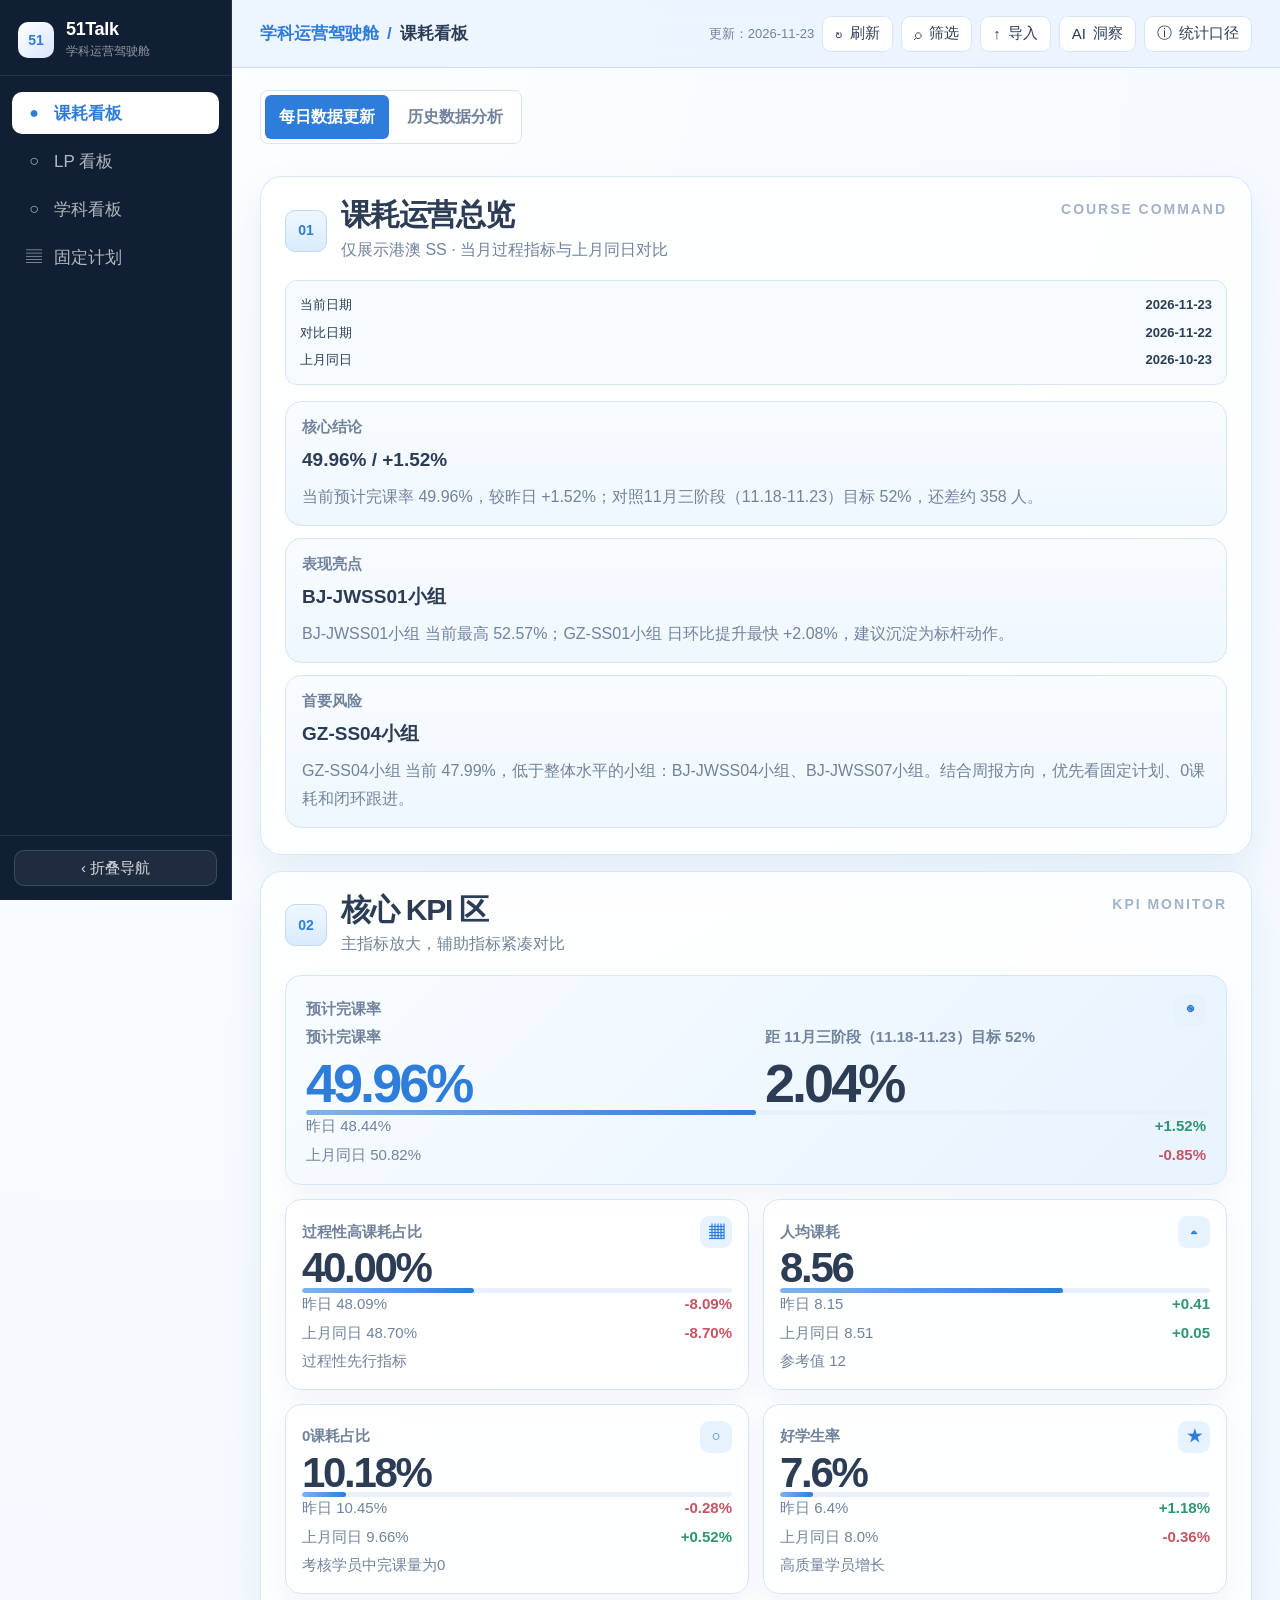
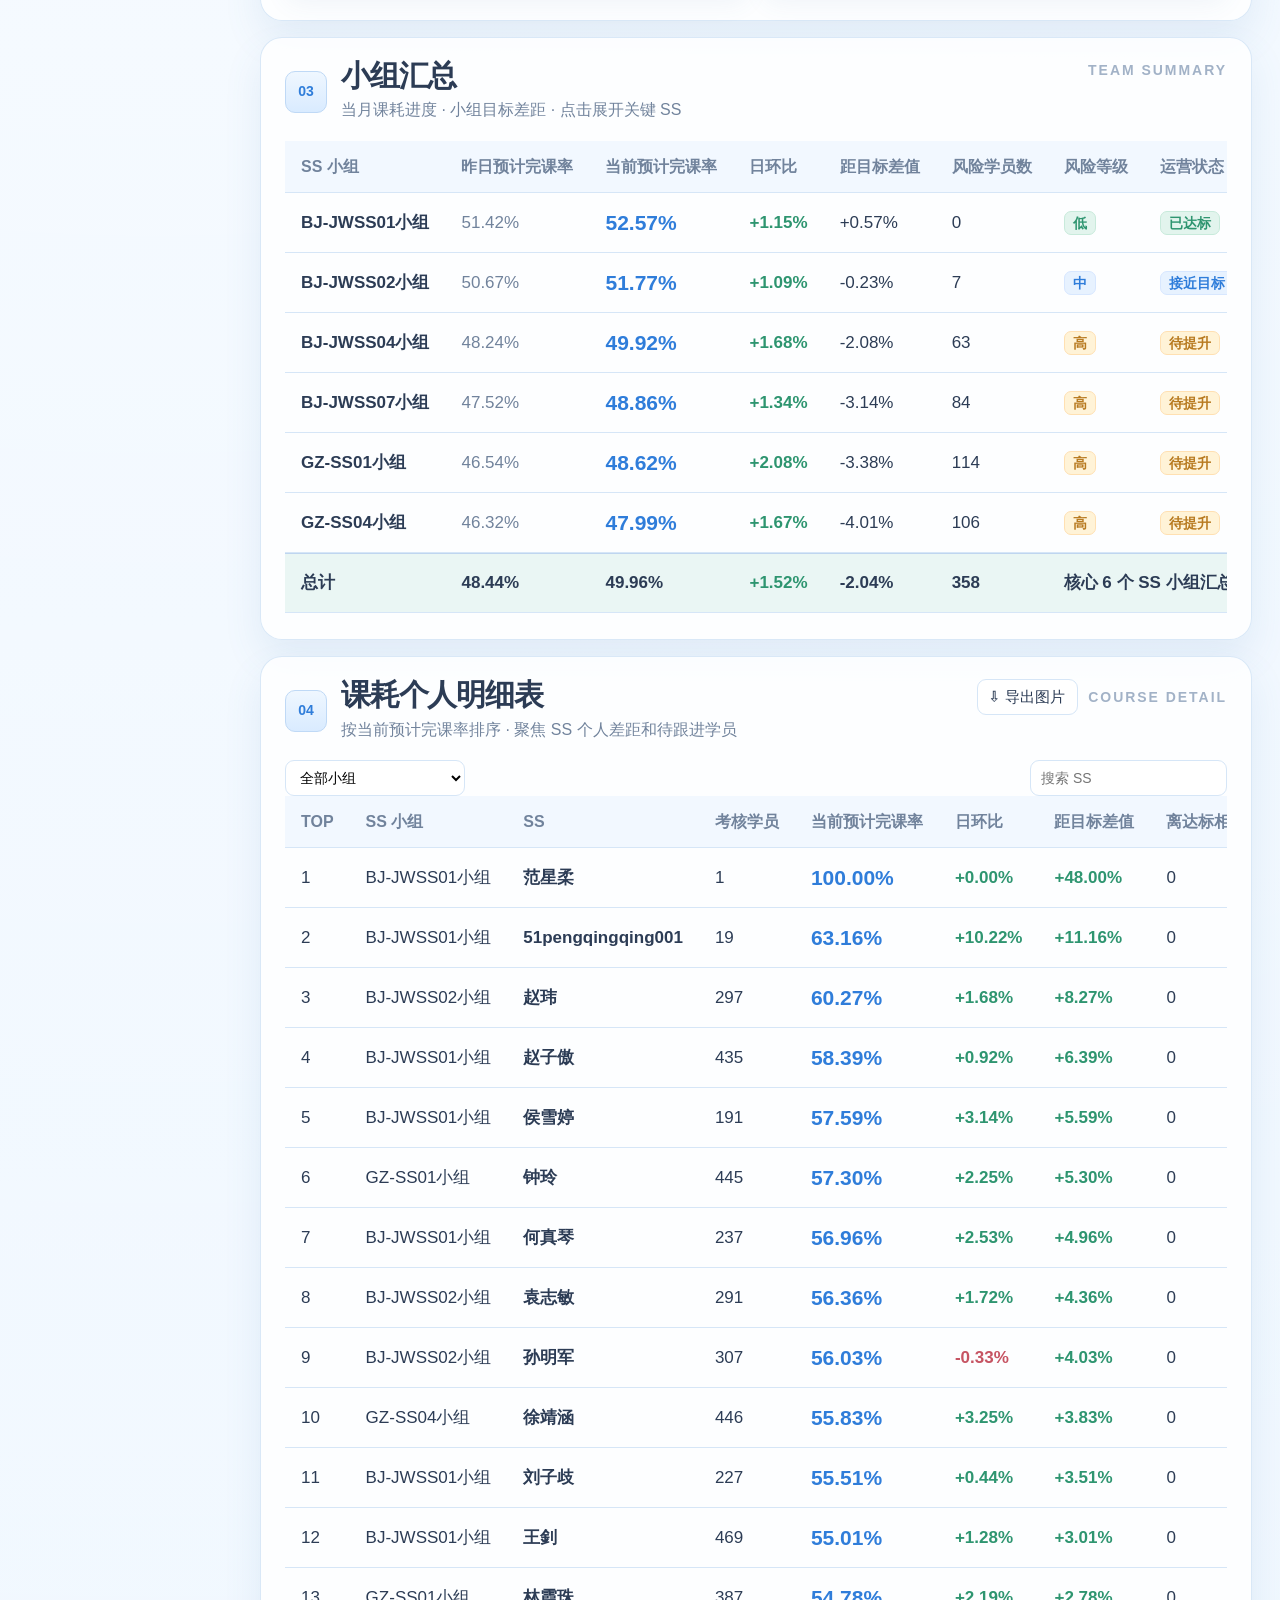
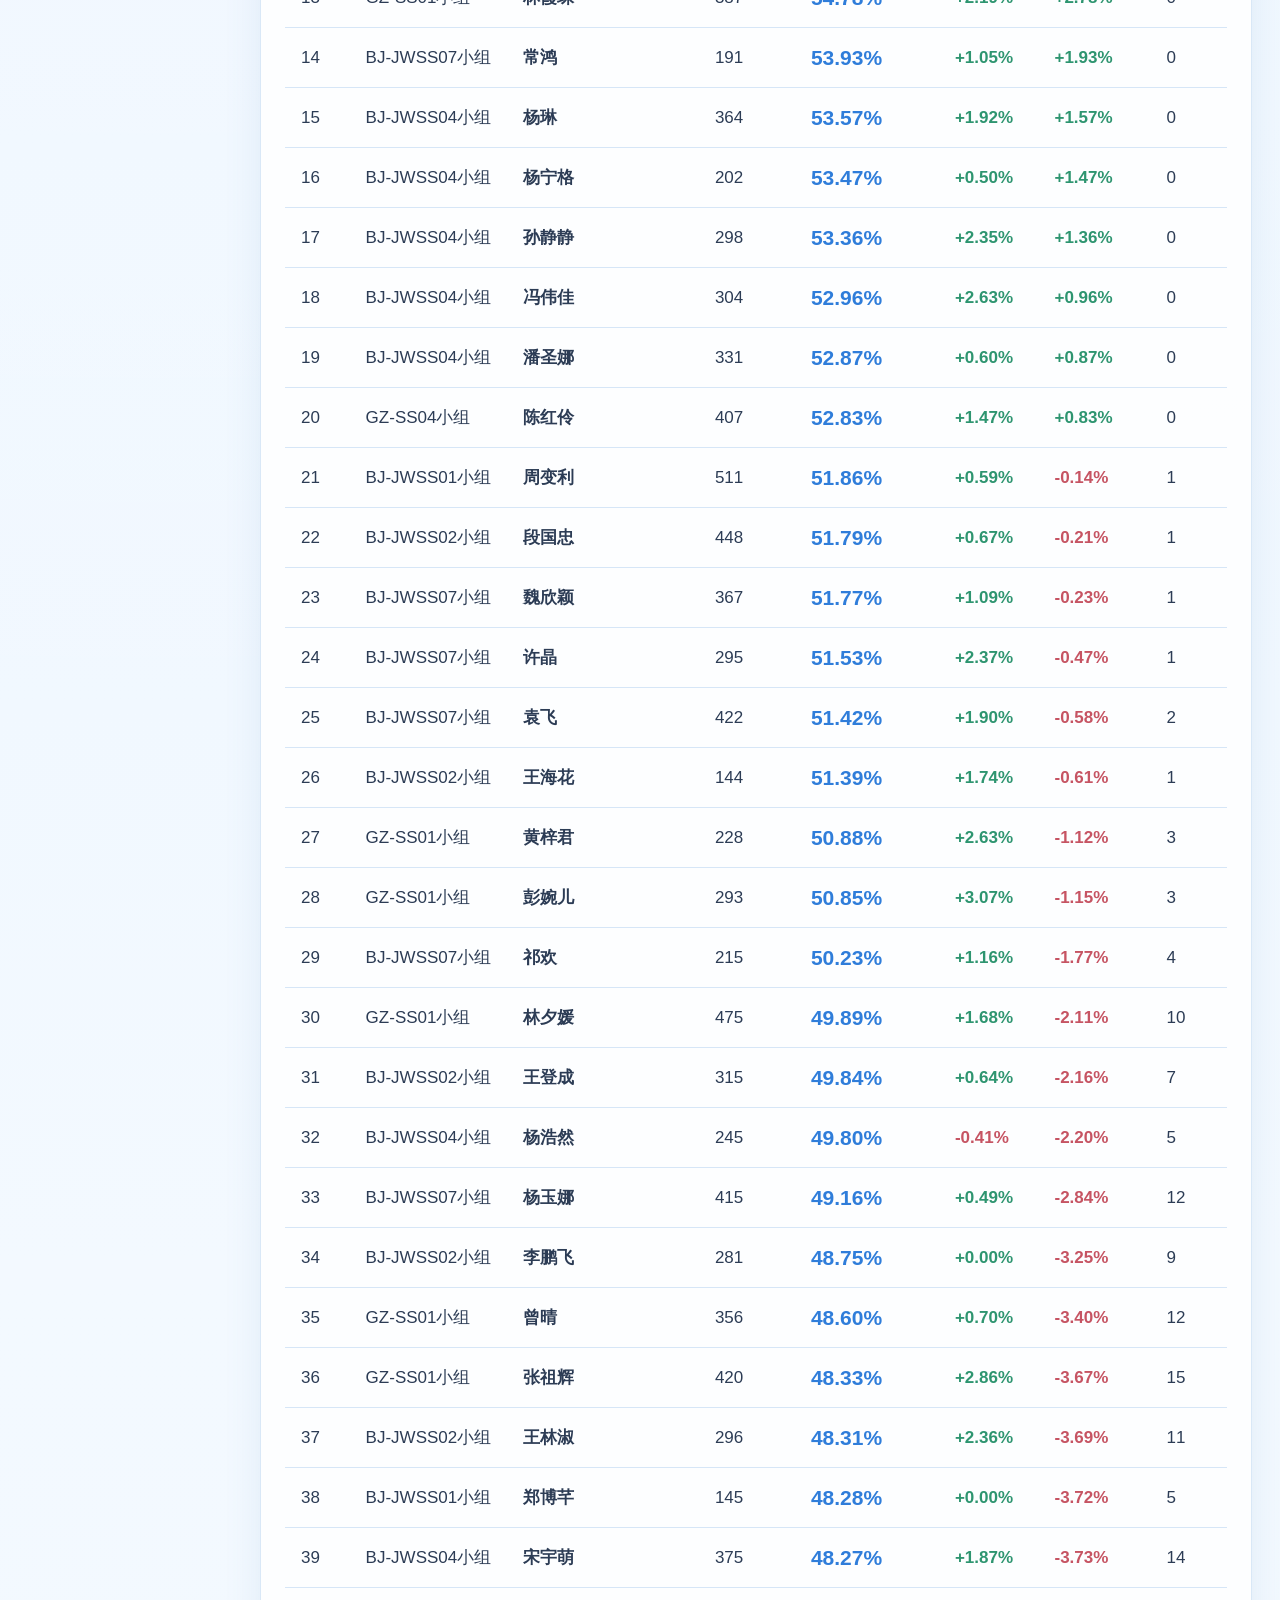
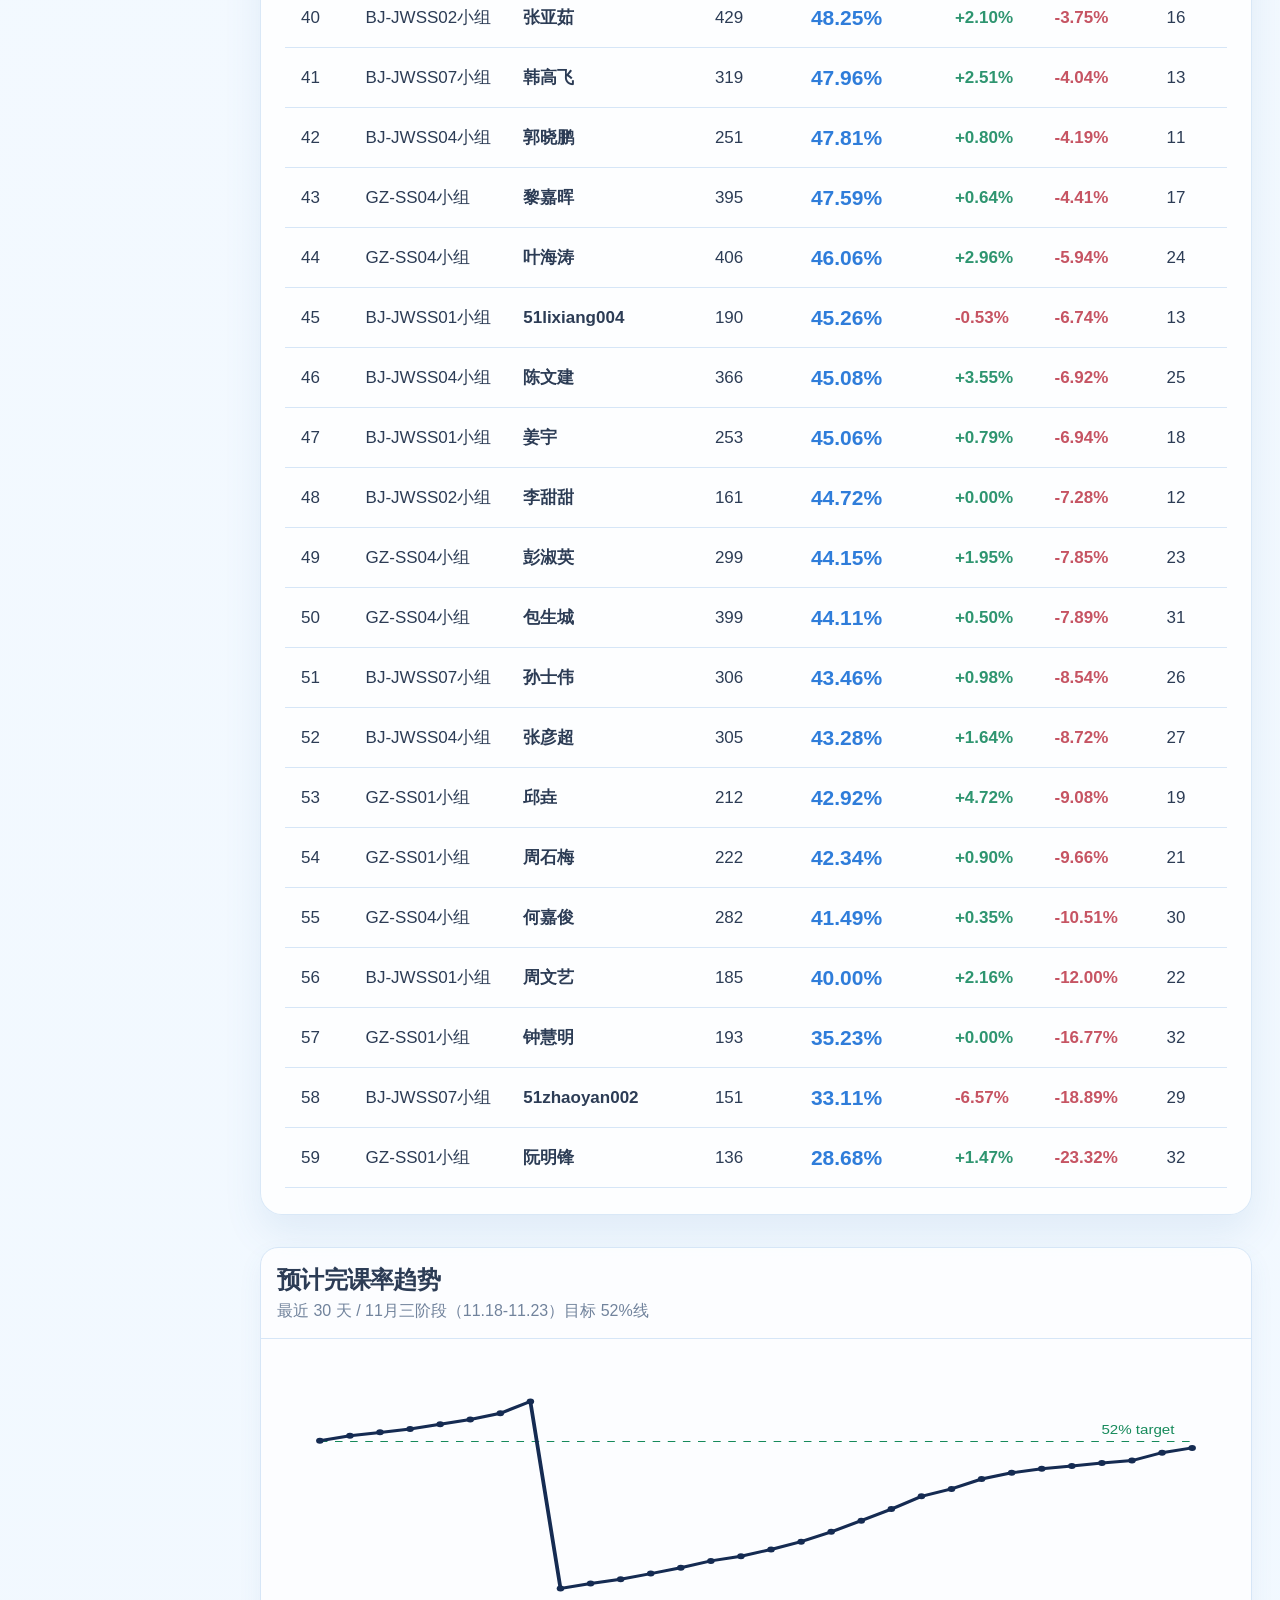
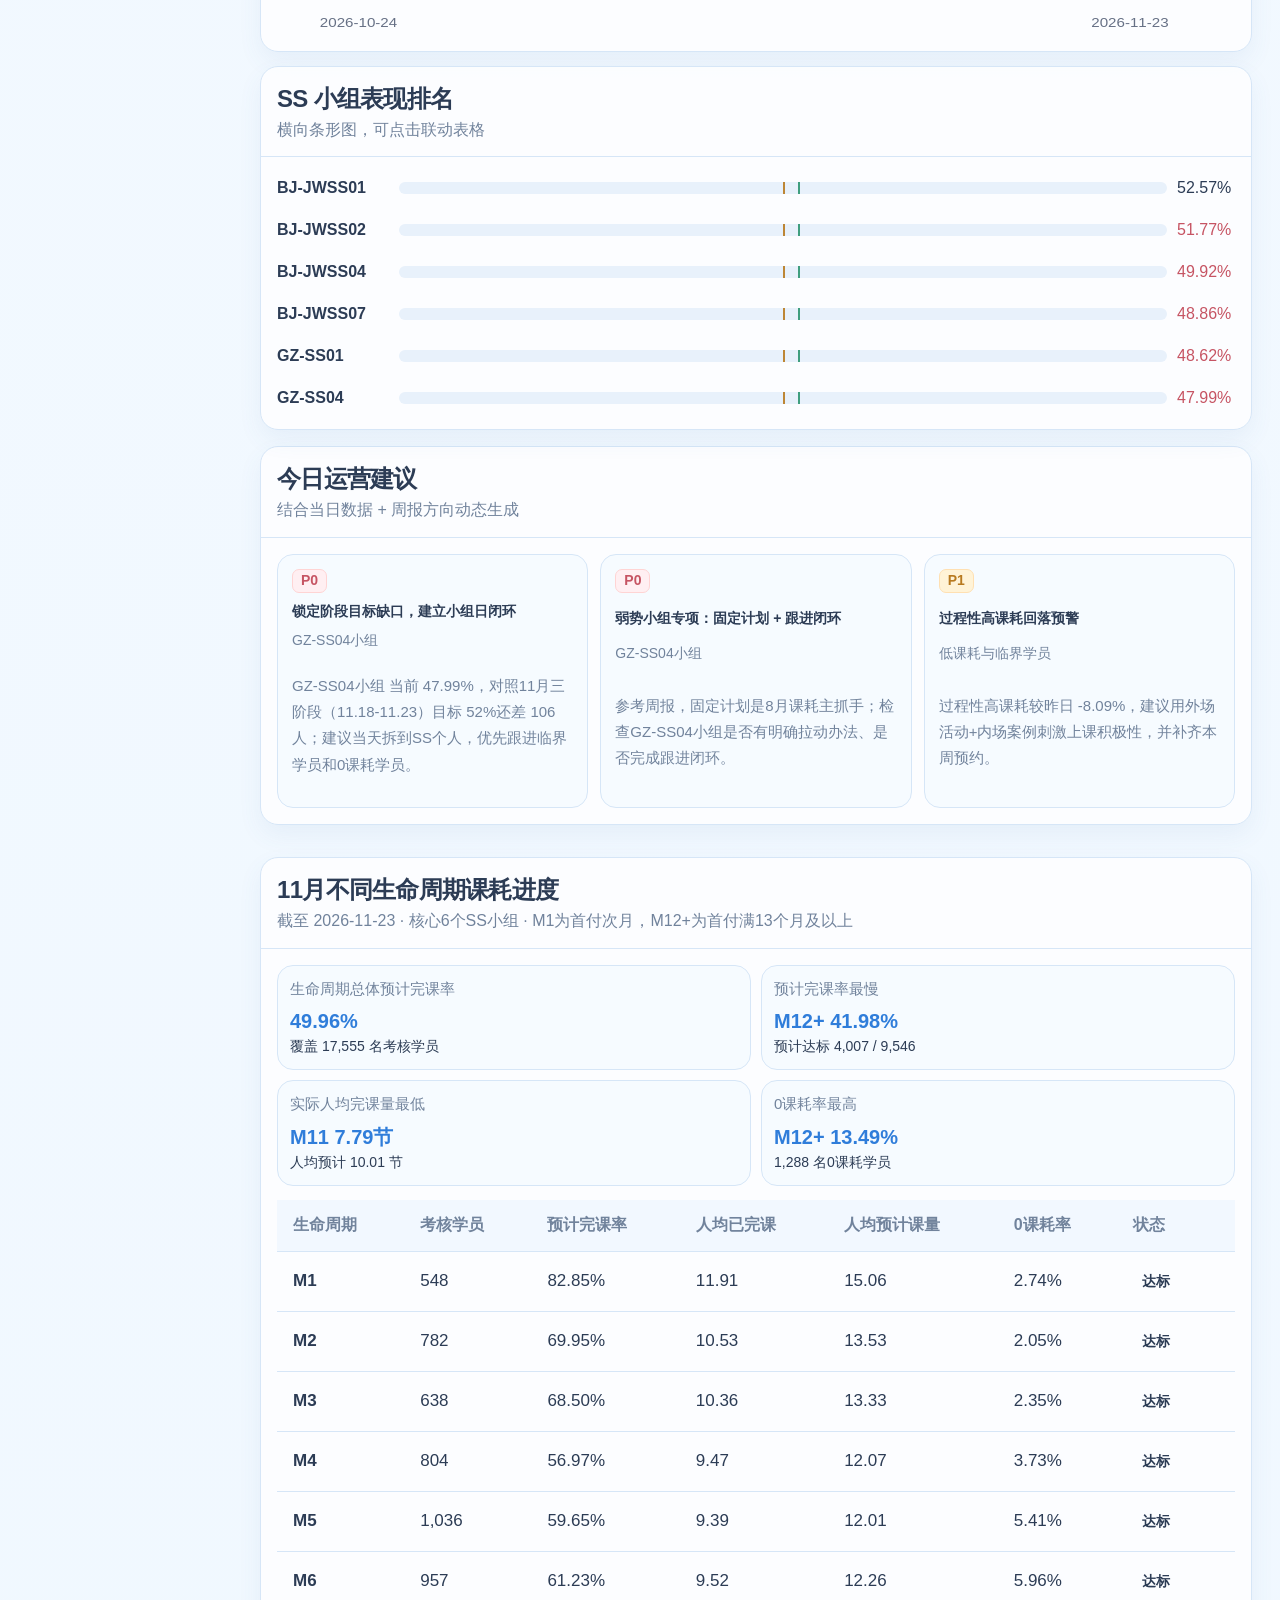
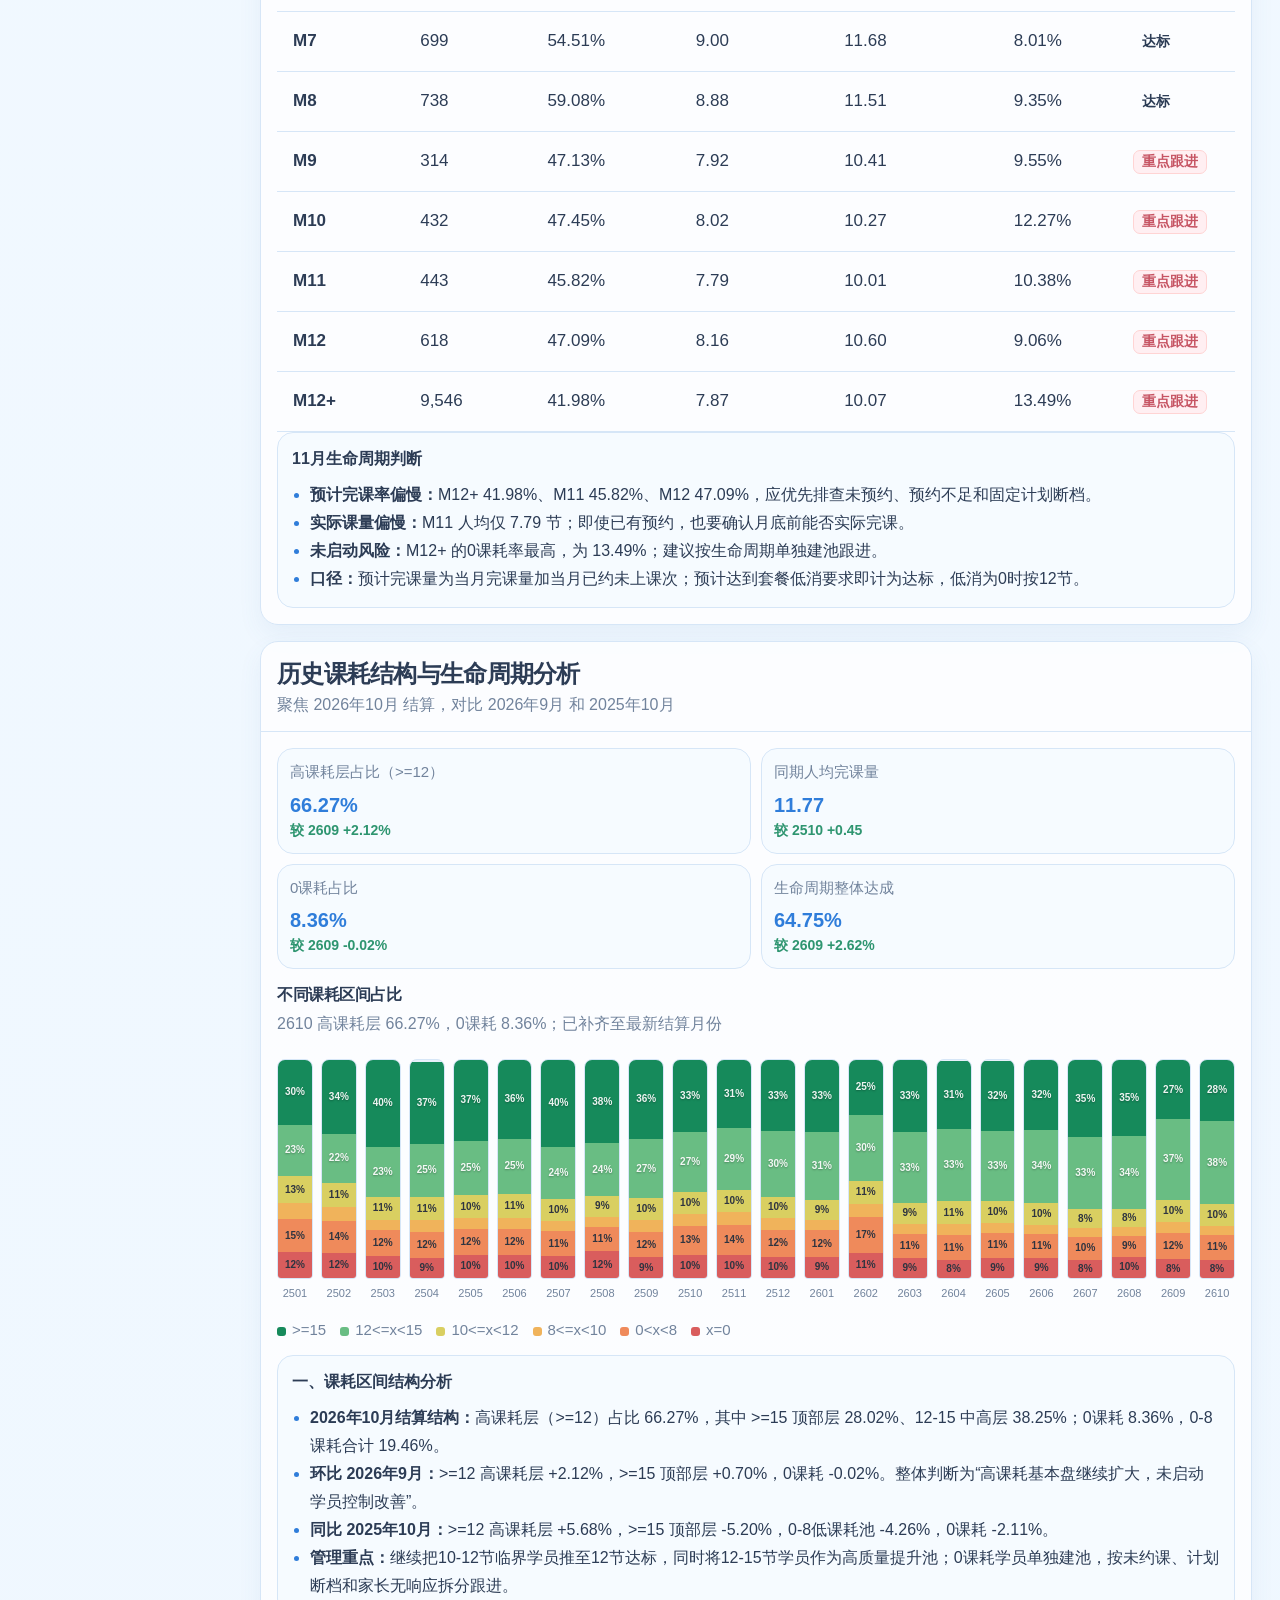
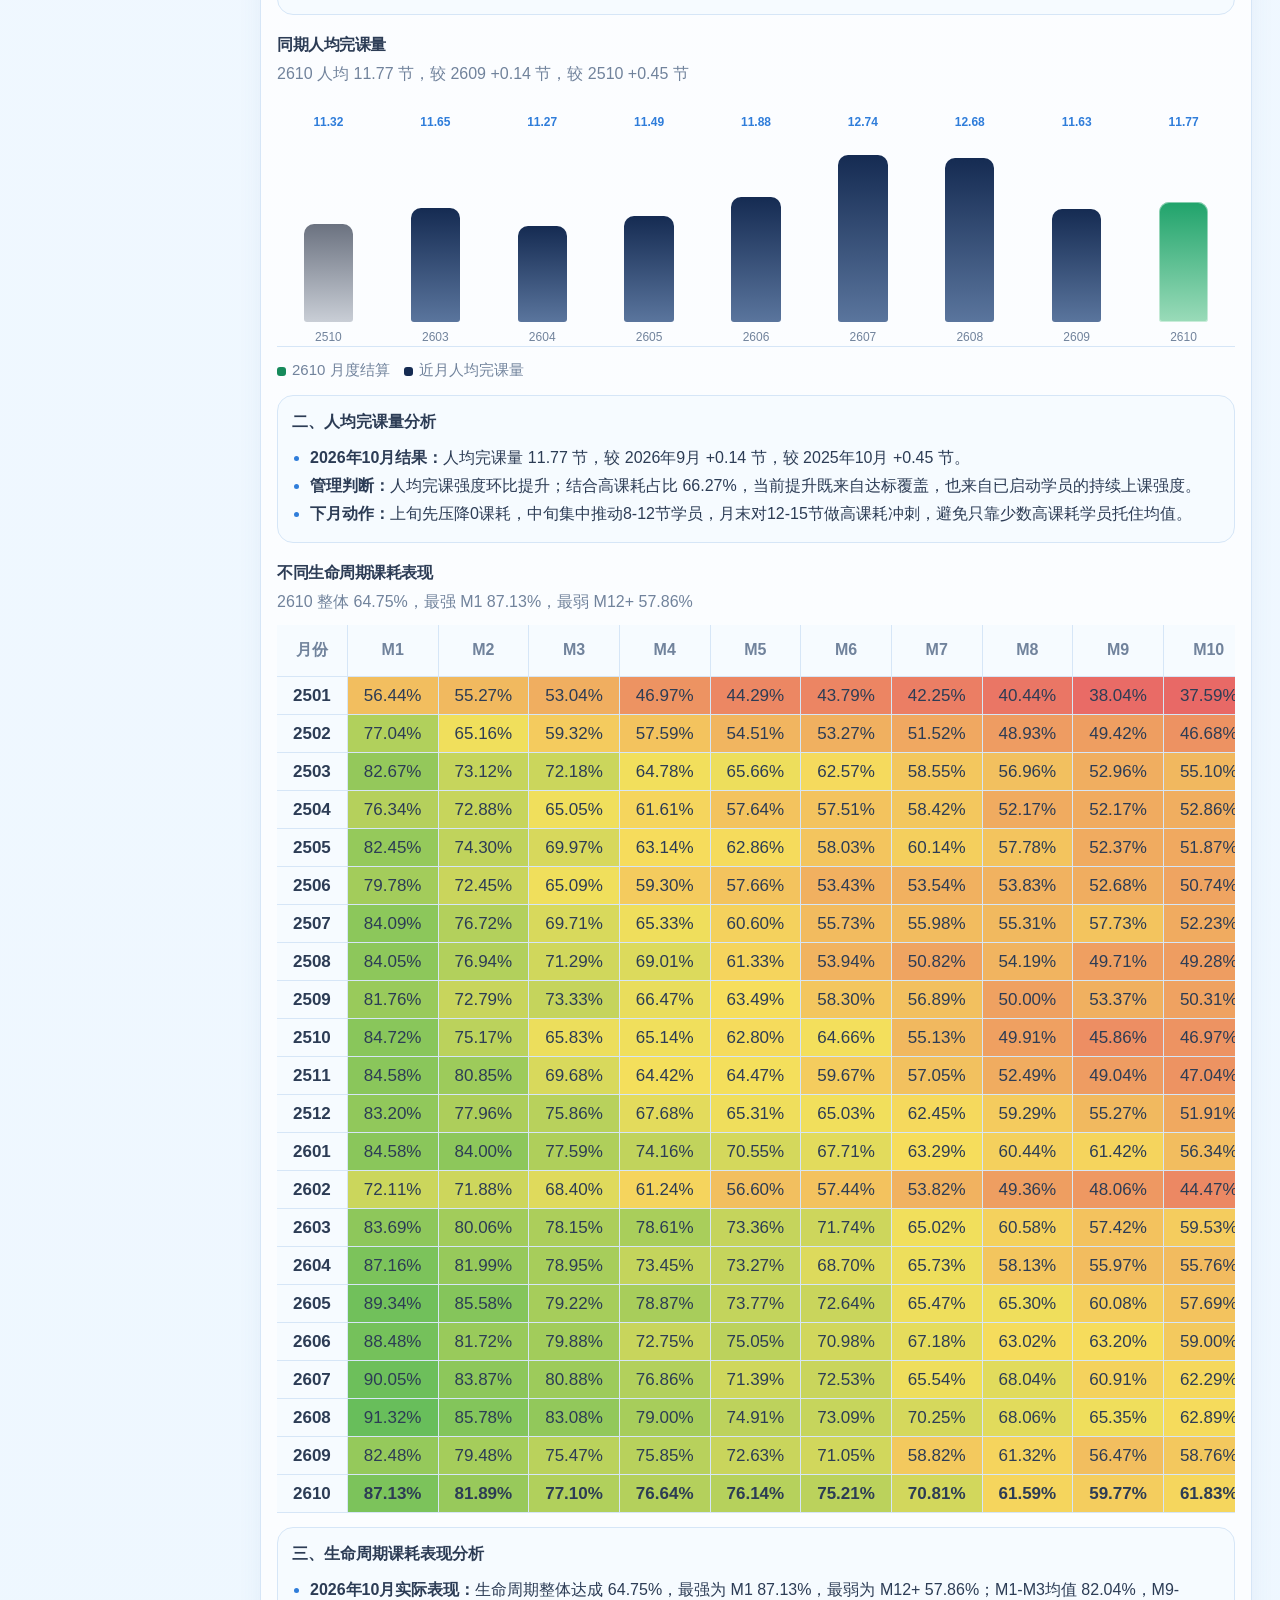
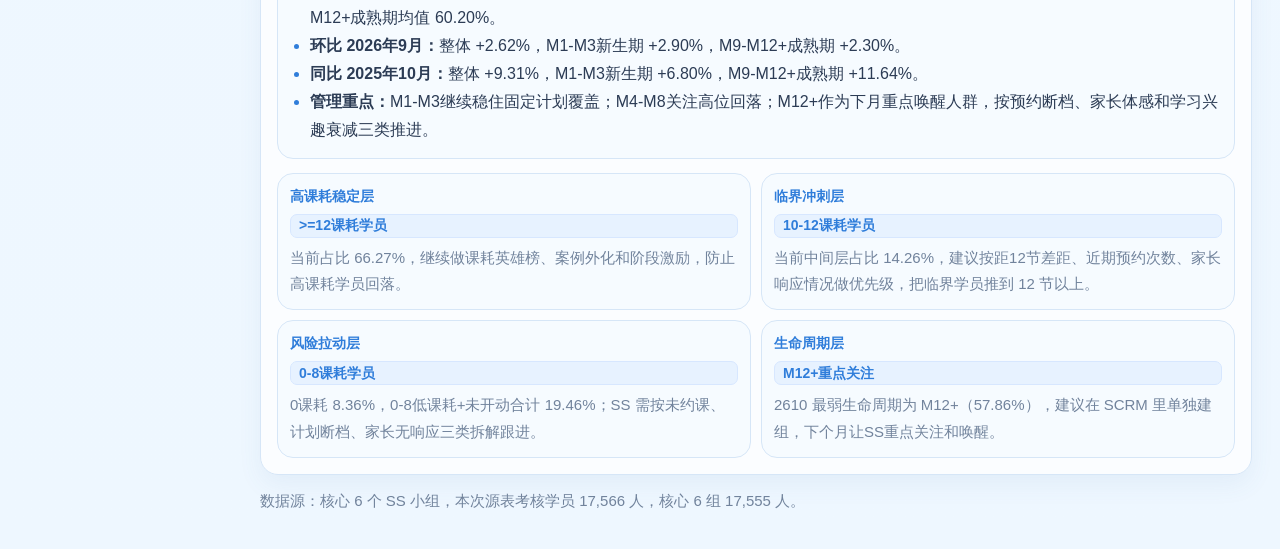
==== commit f630b3ca: "Update course dashboard data for 2026-11-23" ====
--- a/ss-course-consumption-dashboard.html
+++ b/ss-course-consumption-dashboard.html
@@ -195,7 +195,7 @@
 <body>
 <div id="app"></div>
 <script>
-const DATA = {"currentDate": "2026-11-22", "isSettlement": false, "priorDate": "2026-11-20", "lastMonthDate": "2026-10-22", "target": 0.52, "targetLabel": "11月三阶段（11.18-11.23）目标 52%", "targetMilestones": [{"day": 11, "target": 0.26}, {"day": 17, "target": 0.44}, {"day": 23, "target": 0.52}, {"day": 30, "target": 0.63}], "completionRate": {"current": 0.484446, "prior": 0.459202, "last_month": 0.4956, "delta": 0.025244, "last_month_delta": -0.011154}, "overallMetrics": {"avg_consumption": {"current": 8.1515, "prior": 7.3426, "last_month": 8.1551, "delta": 0.8089, "last_month_delta": -0.0036}, "process_high_ratio": {"current": 0.480857, "prior": 0.489345, "last_month": 0.458648, "delta": -0.008488, "last_month_delta": 0.022209}, "good_student_rate": {"current": 0.064266, "prior": 0.048148, "last_month": 0.068036, "delta": 0.016118, "last_month_delta": -0.00377}, "zero_consumption_ratio": {"current": 0.104546, "prior": 0.11037, "last_month": 0.09833, "delta": -0.005824, "last_month_delta": 0.006216}}, "groupRows": [{"date": "2026-11-22", "group": "BJ-JWSS01小组", "assessed": 2861, "qualified": 1471, "rate": 0.514156, "prior_rate": 0.489168, "lift": 0.024988, "gap_rate": 0.005844, "gap_students": 16.72}, {"date": "2026-11-22", "group": "BJ-JWSS02小组", "assessed": 2968, "qualified": 1504, "rate": 0.506739, "prior_rate": 0.4781, "lift": 0.028639, "gap_rate": 0.013261, "gap_students": 39.36}, {"date": "2026-11-22", "group": "BJ-JWSS04小组", "assessed": 3041, "qualified": 1467, "rate": 0.482407, "prior_rate": 0.463639, "lift": 0.018768, "gap_rate": 0.037593, "gap_students": 114.32}, {"date": "2026-11-22", "group": "BJ-JWSS07小组", "assessed": 2681, "qualified": 1274, "rate": 0.475196, "prior_rate": 0.445522, "lift": 0.029674, "gap_rate": 0.044804, "gap_students": 120.12}, {"date": "2026-11-22", "group": "GZ-SS01小组", "assessed": 3367, "qualified": 1567, "rate": 0.465399, "prior_rate": 0.441045, "lift": 0.024354, "gap_rate": 0.054601, "gap_students": 183.84}, {"date": "2026-11-22", "group": "GZ-SS04小组", "assessed": 2634, "qualified": 1220, "rate": 0.463174, "prior_rate": 0.437358, "lift": 0.025816, "gap_rate": 0.056826, "gap_students": 149.68}, {"group": "总计", "assessed": 17552, "qualified": 8503, "rate": 0.484446, "prior_rate": 0.459202, "lift": 0.025244, "gap_rate": 0.035554, "gap_students": 624.04}], "personRows": [{"date": "2026-11-22", "assessed": 1, "qualified": 1, "group": "BJ-JWSS01小组", "ss": "范星柔", "rate": 1.0, "prior_rate": 1.0, "lift": 0.0, "lift_students": 0.0, "gap_rate": -0.48, "gap_students": -0.48, "ss_account": "51fanxingrou"}, {"date": "2026-11-22", "assessed": 297, "qualified": 174, "group": "BJ-JWSS02小组", "ss": "赵玮", "rate": 0.585859, "prior_rate": 0.565657, "lift": 0.020202, "lift_students": 6.0, "gap_rate": -0.065859, "gap_students": -19.56, "ss_account": "51zhaowei001"}, {"date": "2026-11-22", "assessed": 435, "qualified": 250, "group": "BJ-JWSS01小组", "ss": "赵子傲", "rate": 0.574713, "prior_rate": 0.567816, "lift": 0.006897, "lift_students": 3.0, "gap_rate": -0.054713, "gap_students": -23.8, "ss_account": "51zhaoziao"}, {"date": "2026-11-22", "assessed": 307, "qualified": 173, "group": "BJ-JWSS02小组", "ss": "孙明军", "rate": 0.563518, "prior_rate": 0.521173, "lift": 0.042345, "lift_students": 13.0, "gap_rate": -0.043518, "gap_students": -13.36, "ss_account": "51sunmingjun"}, {"date": "2026-11-22", "assessed": 227, "qualified": 125, "group": "BJ-JWSS01小组", "ss": "刘子歧", "rate": 0.550661, "prior_rate": 0.515419, "lift": 0.035242, "lift_students": 8.0, "gap_rate": -0.030661, "gap_students": -6.96, "ss_account": "51liuziqi001"}, {"date": "2026-11-22", "assessed": 445, "qualified": 245, "group": "GZ-SS01小组", "ss": "钟玲", "rate": 0.550562, "prior_rate": 0.527027, "lift": 0.023535, "lift_students": 10.47, "gap_rate": -0.030562, "gap_students": -13.6, "ss_account": "51zhongling01"}, {"date": "2026-11-22", "assessed": 291, "qualified": 159, "group": "BJ-JWSS02小组", "ss": "袁志敏", "rate": 0.546392, "prior_rate": 0.515464, "lift": 0.030928, "lift_students": 9.0, "gap_rate": -0.026392, "gap_students": -7.68, "ss_account": "51yuanzhimin001"}, {"date": "2026-11-22", "assessed": 191, "qualified": 104, "group": "BJ-JWSS01小组", "ss": "侯雪婷", "rate": 0.544503, "prior_rate": 0.538462, "lift": 0.006041, "lift_students": 1.15, "gap_rate": -0.024503, "gap_students": -4.68, "ss_account": "51houxueting002"}, {"date": "2026-11-22", "assessed": 237, "qualified": 129, "group": "BJ-JWSS01小组", "ss": "何真琴", "rate": 0.544304, "prior_rate": 0.489451, "lift": 0.054853, "lift_students": 13.0, "gap_rate": -0.024304, "gap_students": -5.76, "ss_account": "51hezhenqin001"}, {"date": "2026-11-22", "assessed": 469, "qualified": 252, "group": "BJ-JWSS01小组", "ss": "王釗", "rate": 0.537313, "prior_rate": 0.50533, "lift": 0.031983, "lift_students": 15.0, "gap_rate": -0.017313, "gap_students": -8.12, "ss_account": "51wangzhao"}, {"date": "2026-11-22", "assessed": 202, "qualified": 107, "group": "BJ-JWSS04小组", "ss": "杨宁格", "rate": 0.529703, "prior_rate": 0.50495, "lift": 0.024753, "lift_students": 5.0, "gap_rate": -0.009703, "gap_students": -1.96, "ss_account": "51yangningge001"}, {"date": "2026-11-22", "assessed": 17, "qualified": 9, "group": "BJ-JWSS01小组", "ss": "51pengqingqing001", "rate": 0.529412, "prior_rate": 0.336842, "lift": 0.19257, "lift_students": 3.27, "gap_rate": -0.009412, "gap_students": -0.16, "ss_account": "51pengqingqing001"}, {"date": "2026-11-22", "assessed": 191, "qualified": 101, "group": "BJ-JWSS07小组", "ss": "常鸿", "rate": 0.528796, "prior_rate": 0.515625, "lift": 0.013171, "lift_students": 2.52, "gap_rate": -0.008796, "gap_students": -1.68, "ss_account": "51changhong001"}, {"date": "2026-11-22", "assessed": 386, "qualified": 203, "group": "GZ-SS01小组", "ss": "林霞珠", "rate": 0.525907, "prior_rate": 0.489637, "lift": 0.03627, "lift_students": 14.0, "gap_rate": -0.005907, "gap_students": -2.28, "ss_account": "51linxiazhu001"}, {"date": "2026-11-22", "assessed": 445, "qualified": 234, "group": "GZ-SS04小组", "ss": "徐靖涵", "rate": 0.525843, "prior_rate": 0.494357, "lift": 0.031486, "lift_students": 14.01, "gap_rate": -0.005843, "gap_students": -2.6, "ss_account": "51xujinghan001"}, {"date": "2026-11-22", "assessed": 331, "qualified": 173, "group": "BJ-JWSS04小组", "ss": "潘圣娜", "rate": 0.522659, "prior_rate": 0.50303, "lift": 0.019629, "lift_students": 6.5, "gap_rate": -0.002659, "gap_students": -0.88, "ss_account": "51panshengna001"}, {"date": "2026-11-22", "assessed": 364, "qualified": 188, "group": "BJ-JWSS04小组", "ss": "杨琳", "rate": 0.516484, "prior_rate": 0.505495, "lift": 0.010989, "lift_students": 4.0, "gap_rate": 0.003516, "gap_students": 1.28, "ss_account": "51yanglin07"}, {"date": "2026-11-22", "assessed": 407, "qualified": 209, "group": "GZ-SS04小组", "ss": "陈红伶", "rate": 0.513514, "prior_rate": 0.490148, "lift": 0.023366, "lift_students": 9.51, "gap_rate": 0.006486, "gap_students": 2.64, "ss_account": "51chenhongling001"}, {"date": "2026-11-22", "assessed": 511, "qualified": 262, "group": "BJ-JWSS01小组", "ss": "周变利", "rate": 0.51272, "prior_rate": 0.479452, "lift": 0.033268, "lift_students": 17.0, "gap_rate": 0.00728, "gap_students": 3.72, "ss_account": "zhoubianli"}, {"date": "2026-11-22", "assessed": 448, "qualified": 229, "group": "BJ-JWSS02小组", "ss": "段国忠", "rate": 0.511161, "prior_rate": 0.473214, "lift": 0.037947, "lift_students": 17.0, "gap_rate": 0.008839, "gap_students": 3.96, "ss_account": "duanguozhong"}, {"date": "2026-11-22", "assessed": 298, "qualified": 152, "group": "BJ-JWSS04小组", "ss": "孙静静", "rate": 0.510067, "prior_rate": 0.501684, "lift": 0.008383, "lift_students": 2.5, "gap_rate": 0.009933, "gap_students": 2.96, "ss_account": "51sunjingjing001"}, {"date": "2026-11-22", "assessed": 367, "qualified": 186, "group": "BJ-JWSS07小组", "ss": "魏欣颖", "rate": 0.506812, "prior_rate": 0.481081, "lift": 0.025731, "lift_students": 9.44, "gap_rate": 0.013188, "gap_students": 4.84, "ss_account": "51weixinying01"}, {"date": "2026-11-22", "assessed": 304, "qualified": 153, "group": "BJ-JWSS04小组", "ss": "冯伟佳", "rate": 0.503289, "prior_rate": 0.476974, "lift": 0.026315, "lift_students": 8.0, "gap_rate": 0.016711, "gap_students": 5.08, "ss_account": "51fengweijia"}, {"date": "2026-11-22", "assessed": 245, "qualified": 123, "group": "BJ-JWSS04小组", "ss": "杨浩然", "rate": 0.502041, "prior_rate": 0.469388, "lift": 0.032653, "lift_students": 8.0, "gap_rate": 0.017959, "gap_students": 4.4, "ss_account": "51yanghaoran001"}, {"date": "2026-11-22", "assessed": 143, "qualified": 71, "group": "BJ-JWSS02小组", "ss": "王海花", "rate": 0.496503, "prior_rate": 0.447552, "lift": 0.048951, "lift_students": 7.0, "gap_rate": 0.023497, "gap_students": 3.36, "ss_account": "51wanghaihua001"}, {"date": "2026-11-22", "assessed": 422, "qualified": 209, "group": "BJ-JWSS07小组", "ss": "袁飞", "rate": 0.495261, "prior_rate": 0.472684, "lift": 0.022577, "lift_students": 9.53, "gap_rate": 0.024739, "gap_students": 10.44, "ss_account": "51yuanfei"}, {"date": "2026-11-22", "assessed": 315, "qualified": 155, "group": "BJ-JWSS02小组", "ss": "王登成", "rate": 0.492063, "prior_rate": 0.47619, "lift": 0.015873, "lift_students": 5.0, "gap_rate": 0.027937, "gap_students": 8.8, "ss_account": "51wangdengcheng001"}, {"date": "2026-11-22", "assessed": 295, "qualified": 145, "group": "BJ-JWSS07小组", "ss": "许晶", "rate": 0.491525, "prior_rate": 0.464407, "lift": 0.027118, "lift_students": 8.0, "gap_rate": 0.028475, "gap_students": 8.4, "ss_account": "51xujing002"}, {"date": "2026-11-22", "assessed": 216, "qualified": 106, "group": "BJ-JWSS07小组", "ss": "祁欢", "rate": 0.490741, "prior_rate": 0.462963, "lift": 0.027778, "lift_students": 6.0, "gap_rate": 0.029259, "gap_students": 6.32, "ss_account": "51qihuan001"}, {"date": "2026-11-22", "assessed": 281, "qualified": 137, "group": "BJ-JWSS02小组", "ss": "李鹏飞", "rate": 0.487544, "prior_rate": 0.462633, "lift": 0.024911, "lift_students": 7.0, "gap_rate": 0.032456, "gap_students": 9.12, "ss_account": "51lipengfei07"}, {"date": "2026-11-22", "assessed": 413, "qualified": 201, "group": "BJ-JWSS07小组", "ss": "杨玉娜", "rate": 0.486683, "prior_rate": 0.44878, "lift": 0.037903, "lift_students": 15.65, "gap_rate": 0.033317, "gap_students": 13.76, "ss_account": "yangyuna01"}, {"date": "2026-11-22", "assessed": 145, "qualified": 70, "group": "BJ-JWSS01小组", "ss": "郑博芊", "rate": 0.482759, "prior_rate": 0.464789, "lift": 0.01797, "lift_students": 2.61, "gap_rate": 0.037241, "gap_students": 5.4, "ss_account": "51zhengboqian001"}, {"date": "2026-11-22", "assessed": 228, "qualified": 110, "group": "GZ-SS01小组", "ss": "黄梓君", "rate": 0.482456, "prior_rate": 0.464912, "lift": 0.017544, "lift_students": 4.0, "gap_rate": 0.037544, "gap_students": 8.56, "ss_account": "51huangzijun001"}, {"date": "2026-11-22", "assessed": 475, "qualified": 229, "group": "GZ-SS01小组", "ss": "林夕媛", "rate": 0.482105, "prior_rate": 0.448421, "lift": 0.033684, "lift_students": 16.0, "gap_rate": 0.037895, "gap_students": 18.0, "ss_account": "51linxiyuan"}, {"date": "2026-11-22", "assessed": 357, "qualified": 171, "group": "GZ-SS01小组", "ss": "曾晴", "rate": 0.478992, "prior_rate": 0.463483, "lift": 0.015509, "lift_students": 5.54, "gap_rate": 0.041008, "gap_students": 14.64, "ss_account": "51zengqing"}, {"date": "2026-11-22", "assessed": 293, "qualified": 140, "group": "GZ-SS01小组", "ss": "彭婉儿", "rate": 0.477816, "prior_rate": 0.450512, "lift": 0.027304, "lift_students": 8.0, "gap_rate": 0.042184, "gap_students": 12.36, "ss_account": "51pengwaner001"}, {"date": "2026-11-22", "assessed": 251, "qualified": 118, "group": "BJ-JWSS04小组", "ss": "郭晓鹏", "rate": 0.47012, "prior_rate": 0.458167, "lift": 0.011953, "lift_students": 3.0, "gap_rate": 0.04988, "gap_students": 12.52, "ss_account": "guoxiaopeng"}, {"date": "2026-11-22", "assessed": 394, "qualified": 185, "group": "GZ-SS04小组", "ss": "黎嘉晖", "rate": 0.469543, "prior_rate": 0.451777, "lift": 0.017766, "lift_students": 7.0, "gap_rate": 0.050457, "gap_students": 19.88, "ss_account": "51lijiahui002"}, {"date": "2026-11-22", "assessed": 375, "qualified": 174, "group": "BJ-JWSS04小组", "ss": "宋宇萌", "rate": 0.464, "prior_rate": 0.441489, "lift": 0.022511, "lift_students": 8.44, "gap_rate": 0.056, "gap_students": 21.0, "ss_account": "51songyumeng"}, {"date": "2026-11-22", "assessed": 429, "qualified": 198, "group": "BJ-JWSS02小组", "ss": "张亚茹", "rate": 0.461538, "prior_rate": 0.438228, "lift": 0.02331, "lift_students": 10.0, "gap_rate": 0.058462, "gap_students": 25.08, "ss_account": "51zhangyaru03"}, {"date": "2026-11-22", "assessed": 296, "qualified": 136, "group": "BJ-JWSS02小组", "ss": "王林淑", "rate": 0.459459, "prior_rate": 0.439189, "lift": 0.02027, "lift_students": 6.0, "gap_rate": 0.060541, "gap_students": 17.92, "ss_account": "51wanglinshu"}, {"date": "2026-11-22", "assessed": 190, "qualified": 87, "group": "BJ-JWSS01小组", "ss": "51lixiang004", "rate": 0.457895, "prior_rate": 0.421687, "lift": 0.036208, "lift_students": 6.88, "gap_rate": 0.062105, "gap_students": 11.8, "ss_account": "51lixiang004"}, {"date": "2026-11-22", "assessed": 420, "qualified": 191, "group": "GZ-SS01小组", "ss": "张祖辉", "rate": 0.454762, "prior_rate": 0.435714, "lift": 0.019048, "lift_students": 8.0, "gap_rate": 0.065238, "gap_students": 27.4, "ss_account": "51zhangzuhui001"}, {"date": "2026-11-22", "assessed": 319, "qualified": 145, "group": "BJ-JWSS07小组", "ss": "韩高飞", "rate": 0.454545, "prior_rate": 0.404389, "lift": 0.050156, "lift_students": 16.0, "gap_rate": 0.065455, "gap_students": 20.88, "ss_account": "51hangaofei"}, {"date": "2026-11-22", "assessed": 161, "qualified": 72, "group": "BJ-JWSS02小组", "ss": "李甜甜", "rate": 0.447205, "prior_rate": 0.416149, "lift": 0.031056, "lift_students": 5.0, "gap_rate": 0.072795, "gap_students": 11.72, "ss_account": "51litiantian001"}, {"date": "2026-11-22", "assessed": 253, "qualified": 112, "group": "BJ-JWSS01小组", "ss": "姜宇", "rate": 0.442688, "prior_rate": 0.442688, "lift": 0.0, "lift_students": 0.0, "gap_rate": 0.077312, "gap_students": 19.56, "ss_account": "51jiangyu001"}, {"date": "2026-11-22", "assessed": 399, "qualified": 174, "group": "GZ-SS04小组", "ss": "包生城", "rate": 0.43609, "prior_rate": 0.428571, "lift": 0.007519, "lift_students": 3.0, "gap_rate": 0.08391, "gap_students": 33.48, "ss_account": "51baoshengcheng"}, {"date": "2026-11-22", "assessed": 406, "qualified": 175, "group": "GZ-SS04小组", "ss": "叶海涛", "rate": 0.431034, "prior_rate": 0.401478, "lift": 0.029556, "lift_students": 12.0, "gap_rate": 0.088966, "gap_students": 36.12, "ss_account": "51yehaitao001"}, {"date": "2026-11-22", "assessed": 306, "qualified": 130, "group": "BJ-JWSS07小组", "ss": "孙士伟", "rate": 0.424837, "prior_rate": 0.386885, "lift": 0.037952, "lift_students": 11.61, "gap_rate": 0.095163, "gap_students": 29.12, "ss_account": "51sunshiwei001"}, {"date": "2026-11-22", "assessed": 301, "qualified": 127, "group": "GZ-SS04小组", "ss": "彭淑英", "rate": 0.421927, "prior_rate": 0.366337, "lift": 0.05559, "lift_students": 16.73, "gap_rate": 0.098073, "gap_students": 29.52, "ss_account": "51pengshuying001"}, {"date": "2026-11-22", "assessed": 305, "qualified": 127, "group": "BJ-JWSS04小组", "ss": "张彦超", "rate": 0.416393, "prior_rate": 0.396721, "lift": 0.019672, "lift_students": 6.0, "gap_rate": 0.103607, "gap_students": 31.6, "ss_account": "51zhangyanchao001"}, {"date": "2026-11-22", "assessed": 366, "qualified": 152, "group": "BJ-JWSS04小组", "ss": "陈文建", "rate": 0.415301, "prior_rate": 0.4, "lift": 0.015301, "lift_students": 5.6, "gap_rate": 0.104699, "gap_students": 38.32, "ss_account": "chenwenjian"}, {"date": "2026-11-22", "assessed": 222, "qualified": 92, "group": "GZ-SS01小组", "ss": "周石梅", "rate": 0.414414, "prior_rate": 0.373874, "lift": 0.04054, "lift_students": 9.0, "gap_rate": 0.105586, "gap_students": 23.44, "ss_account": "51zhoushimei001"}, {"date": "2026-11-22", "assessed": 282, "qualified": 116, "group": "GZ-SS04小组", "ss": "何嘉俊", "rate": 0.411348, "prior_rate": 0.392226, "lift": 0.019122, "lift_students": 5.39, "gap_rate": 0.108652, "gap_students": 30.64, "ss_account": "51hejiajun001"}, {"date": "2026-11-22", "assessed": 126, "qualified": 50, "group": "BJ-JWSS07小组", "ss": "51zhaoyan002", "rate": 0.396825, "prior_rate": 0.388889, "lift": 0.007936, "lift_students": 1.0, "gap_rate": 0.123175, "gap_students": 15.52, "ss_account": "51zhaoyan002"}, {"date": "2026-11-22", "assessed": 212, "qualified": 81, "group": "GZ-SS01小组", "ss": "邱垚", "rate": 0.382075, "prior_rate": 0.370892, "lift": 0.011183, "lift_students": 2.37, "gap_rate": 0.137925, "gap_students": 29.24, "ss_account": "51qiuyao001"}, {"date": "2026-11-22", "assessed": 185, "qualified": 70, "group": "BJ-JWSS01小组", "ss": "周文艺", "rate": 0.378378, "prior_rate": 0.420382, "lift": -0.042004, "lift_students": -7.77, "gap_rate": 0.141622, "gap_students": 26.2, "ss_account": "51zhouwenyi001"}, {"date": "2026-11-22", "assessed": 193, "qualified": 68, "group": "GZ-SS01小组", "ss": "钟慧明", "rate": 0.352332, "prior_rate": 0.331606, "lift": 0.020726, "lift_students": 4.0, "gap_rate": 0.167668, "gap_students": 32.36, "ss_account": "51zhonghuiming001"}, {"date": "2026-11-22", "assessed": 136, "qualified": 37, "group": "GZ-SS01小组", "ss": "阮明锋", "rate": 0.272059, "prior_rate": 0.270073, "lift": 0.001986, "lift_students": 0.27, "gap_rate": 0.247941, "gap_students": 33.72, "ss_account": "51ruanmingfeng001"}, {"date": "2026-11-22", "assessed": 26, "qualified": 1, "group": "BJ-JWSS07小组", "ss": "王鑫悦", "rate": 0.038462, "prior_rate": 0.038462, "lift": 0.0, "lift_students": 0.0, "gap_rate": 0.481538, "gap_students": 12.52, "ss_account": "51wangxinyue06"}], "trend": [{"date": "2026-07-24", "rate": 0.533292, "assessed": 17587}, {"date": "2026-07-25", "rate": 0.548587, "assessed": 17587}, {"date": "2026-07-26", "rate": 0.57008, "assessed": 17587}, {"date": "2026-07-27", "rate": 0.58657, "assessed": 17587}, {"date": "2026-07-28", "rate": 0.601296, "assessed": 17587}, {"date": "2026-07-29", "rate": 0.619776, "assessed": 17587}, {"date": "2026-07-30", "rate": 0.640607, "assessed": 17588}, {"date": "2026-07-31", "rate": 0.667842, "assessed": 17588}, {"date": "2026-08-01", "rate": 0.078818, "assessed": 17661}, {"date": "2026-08-02", "rate": 0.093653, "assessed": 17661}, {"date": "2026-08-03", "rate": 0.111942, "assessed": 17661}, {"date": "2026-08-04", "rate": 0.1304, "assessed": 17661}, {"date": "2026-08-05", "rate": 0.150105, "assessed": 17661}, {"date": "2026-08-06", "rate": 0.170432, "assessed": 17661}, {"date": "2026-08-07", "rate": 0.187995, "assessed": 17660}, {"date": "2026-08-08", "rate": 0.206036, "assessed": 17662}, {"date": "2026-08-09", "rate": 0.230268, "assessed": 17662}, {"date": "2026-08-10", "rate": 0.25586, "assessed": 17662}, {"date": "2026-08-11", "rate": 0.285755, "assessed": 17662}, {"date": "2026-08-12", "rate": 0.319726, "assessed": 17662}, {"date": "2026-08-13", "rate": 0.352282, "assessed": 17662}, {"date": "2026-08-14", "rate": 0.381271, "assessed": 17662}, {"date": "2026-08-15", "rate": 0.401936, "assessed": 17662}, {"date": "2026-08-16", "rate": 0.42993, "assessed": 17661}, {"date": "2026-08-17", "rate": 0.449691, "assessed": 17661}, {"date": "2026-08-18", "rate": 0.461582, "assessed": 17661}, {"date": "2026-08-19", "rate": 0.475568, "assessed": 17661}, {"date": "2026-08-20", "rate": 0.487345, "assessed": 17661}, {"date": "2026-08-21", "rate": 0.499462, "assessed": 17661}, {"date": "2026-08-22", "rate": 0.507954, "assessed": 17663}, {"date": "2026-08-23", "rate": 0.525619, "assessed": 17663}, {"date": "2026-08-24", "rate": 0.542974, "assessed": 17662}, {"date": "2026-08-25", "rate": 0.55492, "assessed": 17662}, {"date": "2026-08-26", "rate": 0.569334, "assessed": 17661}, {"date": "2026-08-27", "rate": 0.58606, "assessed": 17662}, {"date": "2026-08-28", "rate": 0.59957, "assessed": 17661}, {"date": "2026-08-29", "rate": 0.616953, "assessed": 17661}, {"date": "2026-08-30", "rate": 0.643452, "assessed": 17661}, {"date": "2026-08-31", "rate": 0.673405, "assessed": 17661}, {"date": "2026-09-01", "rate": 0.064936, "assessed": 17525}, {"date": "2026-09-02", "rate": 0.075549, "assessed": 17525}, {"date": "2026-09-03", "rate": 0.087046, "assessed": 17531}, {"date": "2026-09-04", "rate": 0.104729, "assessed": 17531}, {"date": "2026-09-05", "rate": 0.122469, "assessed": 17531}, {"date": "2026-09-06", "rate": 0.147274, "assessed": 17532}, {"date": "2026-09-07", "rate": 0.167922, "assessed": 17532}, {"date": "2026-09-08", "rate": 0.188388, "assessed": 17533}, {"date": "2026-09-09", "rate": 0.214225, "assessed": 17533}, {"date": "2026-09-10", "rate": 0.241074, "assessed": 17534}, {"date": "2026-09-11", "rate": 0.276491, "assessed": 17534}, {"date": "2026-09-12", "rate": 0.307043, "assessed": 17535}, {"date": "2026-09-13", "rate": 0.349492, "assessed": 17534}, {"date": "2026-09-14", "rate": 0.380404, "assessed": 17534}, {"date": "2026-09-15", "rate": 0.41046, "assessed": 17534}, {"date": "2026-09-16", "rate": 0.427398, "assessed": 17534}, {"date": "2026-09-17", "rate": 0.439831, "assessed": 17534}, {"date": "2026-09-18", "rate": 0.447277, "assessed": 17535}, {"date": "2026-09-19", "rate": 0.454634, "assessed": 17535}, {"date": "2026-09-20", "rate": 0.46775, "assessed": 17535}, {"date": "2026-09-21", "rate": 0.480753, "assessed": 17535}, {"date": "2026-09-22", "rate": 0.491189, "assessed": 17535}, {"date": "2026-09-23", "rate": 0.500998, "assessed": 17535}, {"date": "2026-09-24", "rate": 0.506729, "assessed": 17536}, {"date": "2026-09-25", "rate": 0.502794, "assessed": 17536}, {"date": "2026-09-26", "rate": 0.517564, "assessed": 17536}, {"date": "2026-09-27", "rate": 0.54083, "assessed": 17536}, {"date": "2026-09-30", "rate": 0.621464, "assessed": 17536}, {"date": "2026-10-01", "rate": 0.06433, "assessed": 17721}, {"date": "2026-10-02", "rate": 0.072569, "assessed": 17721}, {"date": "2026-10-03", "rate": 0.083014, "assessed": 17720}, {"date": "2026-10-04", "rate": 0.09684, "assessed": 17720}, {"date": "2026-10-05", "rate": 0.113093, "assessed": 17720}, {"date": "2026-10-06", "rate": 0.131701, "assessed": 17722}, {"date": "2026-10-07", "rate": 0.152579, "assessed": 17722}, {"date": "2026-10-08", "rate": 0.172554, "assessed": 17722}, {"date": "2026-10-09", "rate": 0.190723, "assessed": 17722}, {"date": "2026-10-10", "rate": 0.216687, "assessed": 17726}, {"date": "2026-10-11", "rate": 0.250635, "assessed": 17727}, {"date": "2026-10-12", "rate": 0.287471, "assessed": 17727}, {"date": "2026-10-13", "rate": 0.328482, "assessed": 17727}, {"date": "2026-10-14", "rate": 0.362611, "assessed": 17727}, {"date": "2026-10-15", "rate": 0.392136, "assessed": 17726}, {"date": "2026-10-16", "rate": 0.420126, "assessed": 17728}, {"date": "2026-10-17", "rate": 0.435582, "assessed": 17728}, {"date": "2026-10-18", "rate": 0.452617, "assessed": 17728}, {"date": "2026-10-19", "rate": 0.462094, "assessed": 17728}, {"date": "2026-10-20", "rate": 0.472529, "assessed": 17728}, {"date": "2026-10-21", "rate": 0.484994, "assessed": 17726}, {"date": "2026-10-22", "rate": 0.4956, "assessed": 17726}, {"date": "2026-10-23", "rate": 0.50818, "assessed": 17726}, {"date": "2026-10-24", "rate": 0.522396, "assessed": 17726}, {"date": "2026-10-25", "rate": 0.538531, "assessed": 17726}, {"date": "2026-10-26", "rate": 0.549193, "assessed": 17726}, {"date": "2026-10-27", "rate": 0.5603, "assessed": 17728}, {"date": "2026-10-28", "rate": 0.574797, "assessed": 17728}, {"date": "2026-10-29", "rate": 0.59014, "assessed": 17728}, {"date": "2026-10-30", "rate": 0.610017, "assessed": 17729}, {"date": "2026-10-31", "rate": 0.64747, "assessed": 17729}, {"date": "2026-11-01", "rate": 0.051492, "assessed": 17556}, {"date": "2026-11-02", "rate": 0.067339, "assessed": 17553}, {"date": "2026-11-03", "rate": 0.080902, "assessed": 17552}, {"date": "2026-11-04", "rate": 0.098912, "assessed": 17551}, {"date": "2026-11-05", "rate": 0.117557, "assessed": 17549}, {"date": "2026-11-06", "rate": 0.139381, "assessed": 17549}, {"date": "2026-11-07", "rate": 0.154482, "assessed": 17549}, {"date": "2026-11-08", "rate": 0.17566, "assessed": 17551}, {"date": "2026-11-09", "rate": 0.200684, "assessed": 17550}, {"date": "2026-11-10", "rate": 0.232194, "assessed": 17550}, {"date": "2026-11-11", "rate": 0.267407, "assessed": 17550}, {"date": "2026-11-12", "rate": 0.304541, "assessed": 17551}, {"date": "2026-11-13", "rate": 0.345166, "assessed": 17551}, {"date": "2026-11-14", "rate": 0.368946, "assessed": 17550}, {"date": "2026-11-15", "rate": 0.40049, "assessed": 17551}, {"date": "2026-11-16", "rate": 0.420399, "assessed": 17550}, {"date": "2026-11-17", "rate": 0.433105, "assessed": 17550}, {"date": "2026-11-18", "rate": 0.442279, "assessed": 17550}, {"date": "2026-11-19", "rate": 0.451769, "assessed": 17551}, {"date": "2026-11-20", "rate": 0.459202, "assessed": 17550}, {"date": "2026-11-22", "rate": 0.484446, "assessed": 17552}], "currentLifecycle": {"report_month": "2611", "rows": [{"lifecycle": "M1", "students": 548, "qualified": 445, "completed_total": 6241.0, "expected_total": 8200.0, "zero_consumption_count": 15, "completion_rate": 0.812044, "avg_completed": 11.3887, "avg_expected": 14.9635, "zero_consumption_rate": 0.027372}, {"lifecycle": "M2", "students": 782, "qualified": 537, "completed_total": 7851.0, "expected_total": 10492.0, "zero_consumption_count": 16, "completion_rate": 0.686701, "avg_completed": 10.0396, "avg_expected": 13.4169, "zero_consumption_rate": 0.02046}, {"lifecycle": "M3", "students": 638, "qualified": 423, "completed_total": 6296.0, "expected_total": 8424.0, "zero_consumption_count": 17, "completion_rate": 0.663009, "avg_completed": 9.8683, "avg_expected": 13.2038, "zero_consumption_rate": 0.026646}, {"lifecycle": "M4", "students": 804, "qualified": 442, "completed_total": 7299.0, "expected_total": 9588.0, "zero_consumption_count": 31, "completion_rate": 0.549751, "avg_completed": 9.0784, "avg_expected": 11.9254, "zero_consumption_rate": 0.038557}, {"lifecycle": "M5", "students": 1036, "qualified": 605, "completed_total": 9295.0, "expected_total": 12310.0, "zero_consumption_count": 58, "completion_rate": 0.583977, "avg_completed": 8.972, "avg_expected": 11.8822, "zero_consumption_rate": 0.055985}, {"lifecycle": "M6", "students": 957, "qualified": 570, "completed_total": 8694.0, "expected_total": 11615.0, "zero_consumption_count": 59, "completion_rate": 0.595611, "avg_completed": 9.0846, "avg_expected": 12.1369, "zero_consumption_rate": 0.061651}, {"lifecycle": "M7", "students": 699, "qualified": 379, "completed_total": 5994.0, "expected_total": 8078.0, "zero_consumption_count": 57, "completion_rate": 0.542203, "avg_completed": 8.5751, "avg_expected": 11.5565, "zero_consumption_rate": 0.081545}, {"lifecycle": "M8", "students": 738, "qualified": 426, "completed_total": 6227.0, "expected_total": 8400.0, "zero_consumption_count": 69, "completion_rate": 0.577236, "avg_completed": 8.4377, "avg_expected": 11.3821, "zero_consumption_rate": 0.093496}, {"lifecycle": "M9", "students": 314, "qualified": 140, "completed_total": 2374.0, "expected_total": 3218.0, "zero_consumption_count": 31, "completion_rate": 0.44586, "avg_completed": 7.5605, "avg_expected": 10.2484, "zero_consumption_rate": 0.098726}, {"lifecycle": "M10", "students": 432, "qualified": 199, "completed_total": 3295.0, "expected_total": 4412.0, "zero_consumption_count": 55, "completion_rate": 0.460648, "avg_completed": 7.6273, "avg_expected": 10.213, "zero_consumption_rate": 0.127315}, {"lifecycle": "M11", "students": 443, "qualified": 194, "completed_total": 3289.0, "expected_total": 4396.0, "zero_consumption_count": 46, "completion_rate": 0.437923, "avg_completed": 7.4244, "avg_expected": 9.9233, "zero_consumption_rate": 0.103837}, {"lifecycle": "M12", "students": 618, "qualified": 285, "completed_total": 4813.0, "expected_total": 6481.0, "zero_consumption_count": 59, "completion_rate": 0.461165, "avg_completed": 7.788, "avg_expected": 10.4871, "zero_consumption_rate": 0.095469}, {"lifecycle": "M12+", "students": 9543, "qualified": 3858, "completed_total": 71407.0, "expected_total": 94830.0, "zero_consumption_count": 1322, "completion_rate": 0.404275, "avg_completed": 7.4827, "avg_expected": 9.9371, "zero_consumption_rate": 0.138531}], "missing_first_payment": 0, "m0_excluded": 0}, "historicalAnalysis": {"distribution": {"months": ["2501", "2502", "2503", "2504", "2505", "2506", "2507", "2508", "2509", "2510", "2511", "2512", "2601", "2602", "2603", "2604", "2605", "2606", "2607", "2608", "2609", "2610"], "buckets": [{"label": ">=15", "values": [0.2982, 0.3395, 0.3999, 0.3743, 0.3741, 0.3611, 0.3999, 0.3837, 0.3628, 0.3322, 0.3119, 0.3267, 0.3306, 0.2516, 0.3321, 0.3091, 0.3176, 0.323, 0.3542, 0.3498, 0.2732, 0.2802]}, {"label": "12<=x<15", "values": [0.2349, 0.2244, 0.2292, 0.245, 0.2475, 0.253, 0.2402, 0.2423, 0.2713, 0.2737, 0.2861, 0.3002, 0.3118, 0.3038, 0.325, 0.3329, 0.325, 0.3372, 0.3317, 0.3365, 0.3683, 0.3825]}, {"label": "10<=x<12", "values": [0.1258, 0.1107, 0.105, 0.1069, 0.104, 0.1106, 0.0987, 0.0937, 0.0985, 0.1018, 0.1009, 0.0992, 0.0904, 0.1058, 0.094, 0.1063, 0.097, 0.0988, 0.084, 0.0815, 0.1037, 0.0981]}, {"label": "8<=x<10", "values": [0.0722, 0.0655, 0.0488, 0.0547, 0.0519, 0.0519, 0.0473, 0.0462, 0.0567, 0.0561, 0.0574, 0.0527, 0.0502, 0.0615, 0.0465, 0.0506, 0.048, 0.0452, 0.043, 0.0418, 0.05, 0.0445]}, {"label": "0<x<8", "values": [0.1509, 0.145, 0.1162, 0.1194, 0.1188, 0.1188, 0.1132, 0.1132, 0.117, 0.1325, 0.1405, 0.1244, 0.1229, 0.165, 0.1126, 0.1113, 0.114, 0.1096, 0.1033, 0.0934, 0.121, 0.111]}, {"label": "x=0", "values": [0.118, 0.1152, 0.1011, 0.089, 0.104, 0.104, 0.1, 0.121, 0.093, 0.1047, 0.103, 0.096, 0.094, 0.1122, 0.089, 0.083, 0.091, 0.09, 0.083, 0.097, 0.0838, 0.0836]}]}, "avgCompletion": {"months": ["2501", "2502", "2503", "2504", "2505", "2506", "2507", "2508", "2509", "2510", "2511", "2512", "2601", "2602", "2603", "2604", "2605", "2606", "2607", "2608", "2609", "2610"], "values": [10.7334, 10.8909, 11.8686, 11.6095, 11.6787, 11.5761, 12.337, 12.0261, 11.8916, 11.3197, 11.0966, 11.4964, 11.6286, 10.488, 11.6537, 11.2705, 11.4885, 11.8806, 12.7408, 12.6807, 11.6317, 11.768]}, "lifecycle": {"columns": ["M1", "M2", "M3", "M4", "M5", "M6", "M7", "M8", "M9", "M10", "M11", "M12", "M12+", "overall"], "rows": [{"month": "2501", "values": [0.5644, 0.5527, 0.5304, 0.4697, 0.4429, 0.4379, 0.4225, 0.4044, 0.3804, 0.3759, 0.3812, 0.3933, 0.471, 0.4592]}, {"month": "2502", "values": [0.7704, 0.6516, 0.5932, 0.5759, 0.5451, 0.5327, 0.5152, 0.4893, 0.4942, 0.4668, 0.4301, 0.444, 0.5378, 0.536]}, {"month": "2503", "values": [0.8267, 0.7312, 0.7218, 0.6478, 0.6566, 0.6257, 0.5855, 0.5696, 0.5296, 0.551, 0.5278, 0.5362, 0.6104, 0.6146]}, {"month": "2504", "values": [0.7634, 0.7288, 0.6505, 0.6161, 0.5764, 0.5751, 0.5842, 0.5217, 0.5217, 0.5286, 0.5313, 0.4814, 0.5881, 0.5899]}, {"month": "2505", "values": [0.8245, 0.743, 0.6997, 0.6314, 0.6286, 0.5803, 0.6014, 0.5778, 0.5237, 0.5187, 0.5296, 0.5278, 0.5792, 0.5947]}, {"month": "2506", "values": [0.7978, 0.7245, 0.6509, 0.593, 0.5766, 0.5343, 0.5354, 0.5383, 0.5268, 0.5074, 0.525, 0.5424, 0.5742, 0.5794]}, {"month": "2507", "values": [0.8409, 0.7672, 0.6971, 0.6533, 0.606, 0.5573, 0.5598, 0.5531, 0.5773, 0.5223, 0.4799, 0.5533, 0.6144, 0.6188]}, {"month": "2508", "values": [0.8405, 0.7694, 0.7129, 0.6901, 0.6133, 0.5394, 0.5082, 0.5419, 0.4971, 0.4928, 0.4873, 0.5242, 0.5548, 0.5796]}, {"month": "2509", "values": [0.8176, 0.7279, 0.7333, 0.6647, 0.6349, 0.583, 0.5689, 0.5, 0.5337, 0.5031, 0.5442, 0.4991, 0.5479, 0.5774]}, {"month": "2510", "values": [0.8472, 0.7517, 0.6583, 0.6514, 0.628, 0.6466, 0.5513, 0.4991, 0.4586, 0.4697, 0.473, 0.512, 0.5147, 0.5544]}, {"month": "2511", "values": [0.8458, 0.8085, 0.6968, 0.6442, 0.6447, 0.5967, 0.5705, 0.5249, 0.4904, 0.4704, 0.4581, 0.4649, 0.4949, 0.5425]}, {"month": "2512", "values": [0.832, 0.7796, 0.7586, 0.6768, 0.6531, 0.6503, 0.6245, 0.5929, 0.5527, 0.5191, 0.5087, 0.5038, 0.5307, 0.5804]}, {"month": "2601", "values": [0.8458, 0.84, 0.7759, 0.7416, 0.7055, 0.6771, 0.6329, 0.6044, 0.6142, 0.5634, 0.5054, 0.524, 0.553, 0.6032]}, {"month": "2602", "values": [0.7211, 0.7188, 0.684, 0.6124, 0.566, 0.5744, 0.5382, 0.4936, 0.4806, 0.4447, 0.4444, 0.3976, 0.4851, 0.511]}, {"month": "2603", "values": [0.8369, 0.8006, 0.7815, 0.7861, 0.7336, 0.7174, 0.6502, 0.6058, 0.5742, 0.5953, 0.6036, 0.5689, 0.5623, 0.6218]}, {"month": "2604", "values": [0.8716, 0.8199, 0.7895, 0.7345, 0.7327, 0.687, 0.6573, 0.5813, 0.5597, 0.5576, 0.5644, 0.5512, 0.5623, 0.6039]}, {"month": "2605", "values": [0.8934, 0.8558, 0.7922, 0.7887, 0.7377, 0.7264, 0.6547, 0.653, 0.6008, 0.5769, 0.5583, 0.5561, 0.5671, 0.6305]}, {"month": "2606", "values": [0.8848, 0.8172, 0.7988, 0.7275, 0.7505, 0.7098, 0.6718, 0.6302, 0.632, 0.59, 0.5441, 0.5694, 0.5691, 0.636]}, {"month": "2607", "values": [0.9005, 0.8387, 0.8088, 0.7686, 0.7139, 0.7253, 0.6554, 0.6804, 0.6091, 0.6229, 0.6221, 0.5945, 0.6122, 0.674]}, {"month": "2608", "values": [0.9132, 0.8578, 0.8308, 0.79, 0.7491, 0.7309, 0.7025, 0.6806, 0.6535, 0.6289, 0.6339, 0.6378, 0.6044, 0.6732]}, {"month": "2609", "values": [0.8248, 0.7948, 0.7547, 0.7585, 0.7263, 0.7105, 0.5882, 0.6132, 0.5647, 0.5876, 0.573, 0.612, 0.5576, 0.6213]}, {"month": "2610", "values": [0.8713, 0.8189, 0.771, 0.7664, 0.7614, 0.7521, 0.7081, 0.6159, 0.5977, 0.6183, 0.6313, 0.584, 0.5786, 0.6475]}]}}, "diagnostics": {"source_rows_assessed": 17566, "core_rows_assessed": 17552, "good_student_count": 1128, "good_student_denominator": 17553, "good_student_rate": 0.064266, "avg_consumption": 8.1515, "process_high_ratio": 0.480857, "zero_consumption_ratio": 0.104546, "zero_consumption_count": 1835, "process_high_count": 8440, "lifecycle_stats": {"report_month": "2611", "rows": [{"lifecycle": "M1", "students": 548, "qualified": 445, "completed_total": 6241.0, "expected_total": 8200.0, "zero_consumption_count": 15, "completion_rate": 0.812044, "avg_completed": 11.3887, "avg_expected": 14.9635, "zero_consumption_rate": 0.027372}, {"lifecycle": "M2", "students": 782, "qualified": 537, "completed_total": 7851.0, "expected_total": 10492.0, "zero_consumption_count": 16, "completion_rate": 0.686701, "avg_completed": 10.0396, "avg_expected": 13.4169, "zero_consumption_rate": 0.02046}, {"lifecycle": "M3", "students": 638, "qualified": 423, "completed_total": 6296.0, "expected_total": 8424.0, "zero_consumption_count": 17, "completion_rate": 0.663009, "avg_completed": 9.8683, "avg_expected": 13.2038, "zero_consumption_rate": 0.026646}, {"lifecycle": "M4", "students": 804, "qualified": 442, "completed_total": 7299.0, "expected_total": 9588.0, "zero_consumption_count": 31, "completion_rate": 0.549751, "avg_completed": 9.0784, "avg_expected": 11.9254, "zero_consumption_rate": 0.038557}, {"lifecycle": "M5", "students": 1036, "qualified": 605, "completed_total": 9295.0, "expected_total": 12310.0, "zero_consumption_count": 58, "completion_rate": 0.583977, "avg_completed": 8.972, "avg_expected": 11.8822, "zero_consumption_rate": 0.055985}, {"lifecycle": "M6", "students": 957, "qualified": 570, "completed_total": 8694.0, "expected_total": 11615.0, "zero_consumption_count": 59, "completion_rate": 0.595611, "avg_completed": 9.0846, "avg_expected": 12.1369, "zero_consumption_rate": 0.061651}, {"lifecycle": "M7", "students": 699, "qualified": 379, "completed_total": 5994.0, "expected_total": 8078.0, "zero_consumption_count": 57, "completion_rate": 0.542203, "avg_completed": 8.5751, "avg_expected": 11.5565, "zero_consumption_rate": 0.081545}, {"lifecycle": "M8", "students": 738, "qualified": 426, "completed_total": 6227.0, "expected_total": 8400.0, "zero_consumption_count": 69, "completion_rate": 0.577236, "avg_completed": 8.4377, "avg_expected": 11.3821, "zero_consumption_rate": 0.093496}, {"lifecycle": "M9", "students": 314, "qualified": 140, "completed_total": 2374.0, "expected_total": 3218.0, "zero_consumption_count": 31, "completion_rate": 0.44586, "avg_completed": 7.5605, "avg_expected": 10.2484, "zero_consumption_rate": 0.098726}, {"lifecycle": "M10", "students": 432, "qualified": 199, "completed_total": 3295.0, "expected_total": 4412.0, "zero_consumption_count": 55, "completion_rate": 0.460648, "avg_completed": 7.6273, "avg_expected": 10.213, "zero_consumption_rate": 0.127315}, {"lifecycle": "M11", "students": 443, "qualified": 194, "completed_total": 3289.0, "expected_total": 4396.0, "zero_consumption_count": 46, "completion_rate": 0.437923, "avg_completed": 7.4244, "avg_expected": 9.9233, "zero_consumption_rate": 0.103837}, {"lifecycle": "M12", "students": 618, "qualified": 285, "completed_total": 4813.0, "expected_total": 6481.0, "zero_consumption_count": 59, "completion_rate": 0.461165, "avg_completed": 7.788, "avg_expected": 10.4871, "zero_consumption_rate": 0.095469}, {"lifecycle": "M12+", "students": 9543, "qualified": 3858, "completed_total": 71407.0, "expected_total": 94830.0, "zero_consumption_count": 1322, "completion_rate": 0.404275, "avg_completed": 7.4827, "avg_expected": 9.9371, "zero_consumption_rate": 0.138531}], "missing_first_payment": 0, "m0_excluded": 0}, "is_settlement": false, "excluded_groups": {"BJ-JWSS01大组": 3, "空白": 2, "GZ-SS03小组": 1, "GZ-CC06小组": 1, "MYC-SS01Team": 1, "TW-BJSS02小组": 5, "BJ-JWSS03小组": 1}}};
+const DATA = {"currentDate": "2026-11-23", "isSettlement": false, "priorDate": "2026-11-22", "lastMonthDate": "2026-10-23", "target": 0.52, "targetLabel": "11月三阶段（11.18-11.23）目标 52%", "targetMilestones": [{"day": 11, "target": 0.26}, {"day": 17, "target": 0.44}, {"day": 23, "target": 0.52}, {"day": 30, "target": 0.63}], "completionRate": {"current": 0.49963, "prior": 0.484446, "last_month": 0.50818, "delta": 0.015184, "last_month_delta": -0.00855}, "overallMetrics": {"avg_consumption": {"current": 8.5584, "prior": 8.1515, "last_month": 8.5055, "delta": 0.4069, "last_month_delta": 0.0529}, "process_high_ratio": {"current": 0.4, "prior": 0.480857, "last_month": 0.486968, "delta": -0.080857, "last_month_delta": -0.086968}, "good_student_rate": {"current": 0.076104, "prior": 0.064266, "last_month": 0.079657, "delta": 0.011838, "last_month_delta": -0.003553}, "zero_consumption_ratio": {"current": 0.101794, "prior": 0.104546, "last_month": 0.096638, "delta": -0.002752, "last_month_delta": 0.005156}}, "groupRows": [{"date": "2026-11-23", "group": "BJ-JWSS01小组", "assessed": 2863, "qualified": 1505, "rate": 0.525672, "prior_rate": 0.514156, "lift": 0.011516, "gap_rate": -0.005672, "gap_students": -16.24}, {"date": "2026-11-23", "group": "BJ-JWSS02小组", "assessed": 2969, "qualified": 1537, "rate": 0.517683, "prior_rate": 0.506739, "lift": 0.010944, "gap_rate": 0.002317, "gap_students": 6.88}, {"date": "2026-11-23", "group": "BJ-JWSS04小组", "assessed": 3041, "qualified": 1518, "rate": 0.499178, "prior_rate": 0.482407, "lift": 0.016771, "gap_rate": 0.020822, "gap_students": 63.32}, {"date": "2026-11-23", "group": "BJ-JWSS07小组", "assessed": 2681, "qualified": 1310, "rate": 0.488624, "prior_rate": 0.475196, "lift": 0.013428, "gap_rate": 0.031376, "gap_students": 84.12}, {"date": "2026-11-23", "group": "GZ-SS01小组", "assessed": 3367, "qualified": 1637, "rate": 0.486189, "prior_rate": 0.465399, "lift": 0.02079, "gap_rate": 0.033811, "gap_students": 113.84}, {"date": "2026-11-23", "group": "GZ-SS04小组", "assessed": 2634, "qualified": 1264, "rate": 0.479879, "prior_rate": 0.463174, "lift": 0.016705, "gap_rate": 0.040121, "gap_students": 105.68}, {"group": "总计", "assessed": 17555, "qualified": 8771, "rate": 0.49963, "prior_rate": 0.484446, "lift": 0.015184, "gap_rate": 0.02037, "gap_students": 357.6}], "personRows": [{"date": "2026-11-23", "assessed": 1, "qualified": 1, "group": "BJ-JWSS01小组", "ss": "范星柔", "rate": 1.0, "prior_rate": 1.0, "lift": 0.0, "lift_students": 0.0, "gap_rate": -0.48, "gap_students": -0.48, "ss_account": "51fanxingrou"}, {"date": "2026-11-23", "assessed": 19, "qualified": 12, "group": "BJ-JWSS01小组", "ss": "51pengqingqing001", "rate": 0.631579, "prior_rate": 0.529412, "lift": 0.102167, "lift_students": 1.94, "gap_rate": -0.111579, "gap_students": -2.12, "ss_account": "51pengqingqing001"}, {"date": "2026-11-23", "assessed": 297, "qualified": 179, "group": "BJ-JWSS02小组", "ss": "赵玮", "rate": 0.602694, "prior_rate": 0.585859, "lift": 0.016835, "lift_students": 5.0, "gap_rate": -0.082694, "gap_students": -24.56, "ss_account": "51zhaowei001"}, {"date": "2026-11-23", "assessed": 435, "qualified": 254, "group": "BJ-JWSS01小组", "ss": "赵子傲", "rate": 0.583908, "prior_rate": 0.574713, "lift": 0.009195, "lift_students": 4.0, "gap_rate": -0.063908, "gap_students": -27.8, "ss_account": "51zhaoziao"}, {"date": "2026-11-23", "assessed": 191, "qualified": 110, "group": "BJ-JWSS01小组", "ss": "侯雪婷", "rate": 0.575916, "prior_rate": 0.544503, "lift": 0.031413, "lift_students": 6.0, "gap_rate": -0.055916, "gap_students": -10.68, "ss_account": "51houxueting002"}, {"date": "2026-11-23", "assessed": 445, "qualified": 255, "group": "GZ-SS01小组", "ss": "钟玲", "rate": 0.573034, "prior_rate": 0.550562, "lift": 0.022472, "lift_students": 10.0, "gap_rate": -0.053034, "gap_students": -23.6, "ss_account": "51zhongling01"}, {"date": "2026-11-23", "assessed": 237, "qualified": 135, "group": "BJ-JWSS01小组", "ss": "何真琴", "rate": 0.56962, "prior_rate": 0.544304, "lift": 0.025316, "lift_students": 6.0, "gap_rate": -0.04962, "gap_students": -11.76, "ss_account": "51hezhenqin001"}, {"date": "2026-11-23", "assessed": 291, "qualified": 164, "group": "BJ-JWSS02小组", "ss": "袁志敏", "rate": 0.563574, "prior_rate": 0.546392, "lift": 0.017182, "lift_students": 5.0, "gap_rate": -0.043574, "gap_students": -12.68, "ss_account": "51yuanzhimin001"}, {"date": "2026-11-23", "assessed": 307, "qualified": 172, "group": "BJ-JWSS02小组", "ss": "孙明军", "rate": 0.560261, "prior_rate": 0.563518, "lift": -0.003257, "lift_students": -1.0, "gap_rate": -0.040261, "gap_students": -12.36, "ss_account": "51sunmingjun"}, {"date": "2026-11-23", "assessed": 446, "qualified": 249, "group": "GZ-SS04小组", "ss": "徐靖涵", "rate": 0.558296, "prior_rate": 0.525843, "lift": 0.032453, "lift_students": 14.47, "gap_rate": -0.038296, "gap_students": -17.08, "ss_account": "51xujinghan001"}, {"date": "2026-11-23", "assessed": 227, "qualified": 126, "group": "BJ-JWSS01小组", "ss": "刘子歧", "rate": 0.555066, "prior_rate": 0.550661, "lift": 0.004405, "lift_students": 1.0, "gap_rate": -0.035066, "gap_students": -7.96, "ss_account": "51liuziqi001"}, {"date": "2026-11-23", "assessed": 469, "qualified": 258, "group": "BJ-JWSS01小组", "ss": "王釗", "rate": 0.550107, "prior_rate": 0.537313, "lift": 0.012794, "lift_students": 6.0, "gap_rate": -0.030107, "gap_students": -14.12, "ss_account": "51wangzhao"}, {"date": "2026-11-23", "assessed": 387, "qualified": 212, "group": "GZ-SS01小组", "ss": "林霞珠", "rate": 0.547804, "prior_rate": 0.525907, "lift": 0.021897, "lift_students": 8.47, "gap_rate": -0.027804, "gap_students": -10.76, "ss_account": "51linxiazhu001"}, {"date": "2026-11-23", "assessed": 191, "qualified": 103, "group": "BJ-JWSS07小组", "ss": "常鸿", "rate": 0.539267, "prior_rate": 0.528796, "lift": 0.010471, "lift_students": 2.0, "gap_rate": -0.019267, "gap_students": -3.68, "ss_account": "51changhong001"}, {"date": "2026-11-23", "assessed": 364, "qualified": 195, "group": "BJ-JWSS04小组", "ss": "杨琳", "rate": 0.535714, "prior_rate": 0.516484, "lift": 0.01923, "lift_students": 7.0, "gap_rate": -0.015714, "gap_students": -5.72, "ss_account": "51yanglin07"}, {"date": "2026-11-23", "assessed": 202, "qualified": 108, "group": "BJ-JWSS04小组", "ss": "杨宁格", "rate": 0.534653, "prior_rate": 0.529703, "lift": 0.00495, "lift_students": 1.0, "gap_rate": -0.014653, "gap_students": -2.96, "ss_account": "51yangningge001"}, {"date": "2026-11-23", "assessed": 298, "qualified": 159, "group": "BJ-JWSS04小组", "ss": "孙静静", "rate": 0.533557, "prior_rate": 0.510067, "lift": 0.02349, "lift_students": 7.0, "gap_rate": -0.013557, "gap_students": -4.04, "ss_account": "51sunjingjing001"}, {"date": "2026-11-23", "assessed": 304, "qualified": 161, "group": "BJ-JWSS04小组", "ss": "冯伟佳", "rate": 0.529605, "prior_rate": 0.503289, "lift": 0.026316, "lift_students": 8.0, "gap_rate": -0.009605, "gap_students": -2.92, "ss_account": "51fengweijia"}, {"date": "2026-11-23", "assessed": 331, "qualified": 175, "group": "BJ-JWSS04小组", "ss": "潘圣娜", "rate": 0.528701, "prior_rate": 0.522659, "lift": 0.006042, "lift_students": 2.0, "gap_rate": -0.008701, "gap_students": -2.88, "ss_account": "51panshengna001"}, {"date": "2026-11-23", "assessed": 407, "qualified": 215, "group": "GZ-SS04小组", "ss": "陈红伶", "rate": 0.528256, "prior_rate": 0.513514, "lift": 0.014742, "lift_students": 6.0, "gap_rate": -0.008256, "gap_students": -3.36, "ss_account": "51chenhongling001"}, {"date": "2026-11-23", "assessed": 511, "qualified": 265, "group": "BJ-JWSS01小组", "ss": "周变利", "rate": 0.518591, "prior_rate": 0.51272, "lift": 0.005871, "lift_students": 3.0, "gap_rate": 0.001409, "gap_students": 0.72, "ss_account": "zhoubianli"}, {"date": "2026-11-23", "assessed": 448, "qualified": 232, "group": "BJ-JWSS02小组", "ss": "段国忠", "rate": 0.517857, "prior_rate": 0.511161, "lift": 0.006696, "lift_students": 3.0, "gap_rate": 0.002143, "gap_students": 0.96, "ss_account": "duanguozhong"}, {"date": "2026-11-23", "assessed": 367, "qualified": 190, "group": "BJ-JWSS07小组", "ss": "魏欣颖", "rate": 0.517711, "prior_rate": 0.506812, "lift": 0.010899, "lift_students": 4.0, "gap_rate": 0.002289, "gap_students": 0.84, "ss_account": "51weixinying01"}, {"date": "2026-11-23", "assessed": 295, "qualified": 152, "group": "BJ-JWSS07小组", "ss": "许晶", "rate": 0.515254, "prior_rate": 0.491525, "lift": 0.023729, "lift_students": 7.0, "gap_rate": 0.004746, "gap_students": 1.4, "ss_account": "51xujing002"}, {"date": "2026-11-23", "assessed": 422, "qualified": 217, "group": "BJ-JWSS07小组", "ss": "袁飞", "rate": 0.514218, "prior_rate": 0.495261, "lift": 0.018957, "lift_students": 8.0, "gap_rate": 0.005782, "gap_students": 2.44, "ss_account": "51yuanfei"}, {"date": "2026-11-23", "assessed": 144, "qualified": 74, "group": "BJ-JWSS02小组", "ss": "王海花", "rate": 0.513889, "prior_rate": 0.496503, "lift": 0.017386, "lift_students": 2.5, "gap_rate": 0.006111, "gap_students": 0.88, "ss_account": "51wanghaihua001"}, {"date": "2026-11-23", "assessed": 228, "qualified": 116, "group": "GZ-SS01小组", "ss": "黄梓君", "rate": 0.508772, "prior_rate": 0.482456, "lift": 0.026316, "lift_students": 6.0, "gap_rate": 0.011228, "gap_students": 2.56, "ss_account": "51huangzijun001"}, {"date": "2026-11-23", "assessed": 293, "qualified": 149, "group": "GZ-SS01小组", "ss": "彭婉儿", "rate": 0.508532, "prior_rate": 0.477816, "lift": 0.030716, "lift_students": 9.0, "gap_rate": 0.011468, "gap_students": 3.36, "ss_account": "51pengwaner001"}, {"date": "2026-11-23", "assessed": 215, "qualified": 108, "group": "BJ-JWSS07小组", "ss": "祁欢", "rate": 0.502326, "prior_rate": 0.490741, "lift": 0.011585, "lift_students": 2.49, "gap_rate": 0.017674, "gap_students": 3.8, "ss_account": "51qihuan001"}, {"date": "2026-11-23", "assessed": 475, "qualified": 237, "group": "GZ-SS01小组", "ss": "林夕媛", "rate": 0.498947, "prior_rate": 0.482105, "lift": 0.016842, "lift_students": 8.0, "gap_rate": 0.021053, "gap_students": 10.0, "ss_account": "51linxiyuan"}, {"date": "2026-11-23", "assessed": 315, "qualified": 157, "group": "BJ-JWSS02小组", "ss": "王登成", "rate": 0.498413, "prior_rate": 0.492063, "lift": 0.00635, "lift_students": 2.0, "gap_rate": 0.021587, "gap_students": 6.8, "ss_account": "51wangdengcheng001"}, {"date": "2026-11-23", "assessed": 245, "qualified": 122, "group": "BJ-JWSS04小组", "ss": "杨浩然", "rate": 0.497959, "prior_rate": 0.502041, "lift": -0.004082, "lift_students": -1.0, "gap_rate": 0.022041, "gap_students": 5.4, "ss_account": "51yanghaoran001"}, {"date": "2026-11-23", "assessed": 415, "qualified": 204, "group": "BJ-JWSS07小组", "ss": "杨玉娜", "rate": 0.491566, "prior_rate": 0.486683, "lift": 0.004883, "lift_students": 2.03, "gap_rate": 0.028434, "gap_students": 11.8, "ss_account": "yangyuna01"}, {"date": "2026-11-23", "assessed": 281, "qualified": 137, "group": "BJ-JWSS02小组", "ss": "李鹏飞", "rate": 0.487544, "prior_rate": 0.487544, "lift": 0.0, "lift_students": 0.0, "gap_rate": 0.032456, "gap_students": 9.12, "ss_account": "51lipengfei07"}, {"date": "2026-11-23", "assessed": 356, "qualified": 173, "group": "GZ-SS01小组", "ss": "曾晴", "rate": 0.485955, "prior_rate": 0.478992, "lift": 0.006963, "lift_students": 2.48, "gap_rate": 0.034045, "gap_students": 12.12, "ss_account": "51zengqing"}, {"date": "2026-11-23", "assessed": 420, "qualified": 203, "group": "GZ-SS01小组", "ss": "张祖辉", "rate": 0.483333, "prior_rate": 0.454762, "lift": 0.028571, "lift_students": 12.0, "gap_rate": 0.036667, "gap_students": 15.4, "ss_account": "51zhangzuhui001"}, {"date": "2026-11-23", "assessed": 296, "qualified": 143, "group": "BJ-JWSS02小组", "ss": "王林淑", "rate": 0.483108, "prior_rate": 0.459459, "lift": 0.023649, "lift_students": 7.0, "gap_rate": 0.036892, "gap_students": 10.92, "ss_account": "51wanglinshu"}, {"date": "2026-11-23", "assessed": 145, "qualified": 70, "group": "BJ-JWSS01小组", "ss": "郑博芊", "rate": 0.482759, "prior_rate": 0.482759, "lift": 0.0, "lift_students": 0.0, "gap_rate": 0.037241, "gap_students": 5.4, "ss_account": "51zhengboqian001"}, {"date": "2026-11-23", "assessed": 375, "qualified": 181, "group": "BJ-JWSS04小组", "ss": "宋宇萌", "rate": 0.482667, "prior_rate": 0.464, "lift": 0.018667, "lift_students": 7.0, "gap_rate": 0.037333, "gap_students": 14.0, "ss_account": "51songyumeng"}, {"date": "2026-11-23", "assessed": 429, "qualified": 207, "group": "BJ-JWSS02小组", "ss": "张亚茹", "rate": 0.482517, "prior_rate": 0.461538, "lift": 0.020979, "lift_students": 9.0, "gap_rate": 0.037483, "gap_students": 16.08, "ss_account": "51zhangyaru03"}, {"date": "2026-11-23", "assessed": 319, "qualified": 153, "group": "BJ-JWSS07小组", "ss": "韩高飞", "rate": 0.479624, "prior_rate": 0.454545, "lift": 0.025079, "lift_students": 8.0, "gap_rate": 0.040376, "gap_students": 12.88, "ss_account": "51hangaofei"}, {"date": "2026-11-23", "assessed": 251, "qualified": 120, "group": "BJ-JWSS04小组", "ss": "郭晓鹏", "rate": 0.478088, "prior_rate": 0.47012, "lift": 0.007968, "lift_students": 2.0, "gap_rate": 0.041912, "gap_students": 10.52, "ss_account": "guoxiaopeng"}, {"date": "2026-11-23", "assessed": 395, "qualified": 188, "group": "GZ-SS04小组", "ss": "黎嘉晖", "rate": 0.475949, "prior_rate": 0.469543, "lift": 0.006406, "lift_students": 2.53, "gap_rate": 0.044051, "gap_students": 17.4, "ss_account": "51lijiahui002"}, {"date": "2026-11-23", "assessed": 406, "qualified": 187, "group": "GZ-SS04小组", "ss": "叶海涛", "rate": 0.460591, "prior_rate": 0.431034, "lift": 0.029557, "lift_students": 12.0, "gap_rate": 0.059409, "gap_students": 24.12, "ss_account": "51yehaitao001"}, {"date": "2026-11-23", "assessed": 190, "qualified": 86, "group": "BJ-JWSS01小组", "ss": "51lixiang004", "rate": 0.452632, "prior_rate": 0.457895, "lift": -0.005263, "lift_students": -1.0, "gap_rate": 0.067368, "gap_students": 12.8, "ss_account": "51lixiang004"}, {"date": "2026-11-23", "assessed": 366, "qualified": 165, "group": "BJ-JWSS04小组", "ss": "陈文建", "rate": 0.45082, "prior_rate": 0.415301, "lift": 0.035519, "lift_students": 13.0, "gap_rate": 0.06918, "gap_students": 25.32, "ss_account": "chenwenjian"}, {"date": "2026-11-23", "assessed": 253, "qualified": 114, "group": "BJ-JWSS01小组", "ss": "姜宇", "rate": 0.450593, "prior_rate": 0.442688, "lift": 0.007905, "lift_students": 2.0, "gap_rate": 0.069407, "gap_students": 17.56, "ss_account": "51jiangyu001"}, {"date": "2026-11-23", "assessed": 161, "qualified": 72, "group": "BJ-JWSS02小组", "ss": "李甜甜", "rate": 0.447205, "prior_rate": 0.447205, "lift": 0.0, "lift_students": 0.0, "gap_rate": 0.072795, "gap_students": 11.72, "ss_account": "51litiantian001"}, {"date": "2026-11-23", "assessed": 299, "qualified": 132, "group": "GZ-SS04小组", "ss": "彭淑英", "rate": 0.441472, "prior_rate": 0.421927, "lift": 0.019545, "lift_students": 5.84, "gap_rate": 0.078528, "gap_students": 23.48, "ss_account": "51pengshuying001"}, {"date": "2026-11-23", "assessed": 399, "qualified": 176, "group": "GZ-SS04小组", "ss": "包生城", "rate": 0.441103, "prior_rate": 0.43609, "lift": 0.005013, "lift_students": 2.0, "gap_rate": 0.078897, "gap_students": 31.48, "ss_account": "51baoshengcheng"}, {"date": "2026-11-23", "assessed": 306, "qualified": 133, "group": "BJ-JWSS07小组", "ss": "孙士伟", "rate": 0.434641, "prior_rate": 0.424837, "lift": 0.009804, "lift_students": 3.0, "gap_rate": 0.085359, "gap_students": 26.12, "ss_account": "51sunshiwei001"}, {"date": "2026-11-23", "assessed": 305, "qualified": 132, "group": "BJ-JWSS04小组", "ss": "张彦超", "rate": 0.432787, "prior_rate": 0.416393, "lift": 0.016394, "lift_students": 5.0, "gap_rate": 0.087213, "gap_students": 26.6, "ss_account": "51zhangyanchao001"}, {"date": "2026-11-23", "assessed": 212, "qualified": 91, "group": "GZ-SS01小组", "ss": "邱垚", "rate": 0.429245, "prior_rate": 0.382075, "lift": 0.04717, "lift_students": 10.0, "gap_rate": 0.090755, "gap_students": 19.24, "ss_account": "51qiuyao001"}, {"date": "2026-11-23", "assessed": 222, "qualified": 94, "group": "GZ-SS01小组", "ss": "周石梅", "rate": 0.423423, "prior_rate": 0.414414, "lift": 0.009009, "lift_students": 2.0, "gap_rate": 0.096577, "gap_students": 21.44, "ss_account": "51zhoushimei001"}, {"date": "2026-11-23", "assessed": 282, "qualified": 117, "group": "GZ-SS04小组", "ss": "何嘉俊", "rate": 0.414894, "prior_rate": 0.411348, "lift": 0.003546, "lift_students": 1.0, "gap_rate": 0.105106, "gap_students": 29.64, "ss_account": "51hejiajun001"}, {"date": "2026-11-23", "assessed": 185, "qualified": 74, "group": "BJ-JWSS01小组", "ss": "周文艺", "rate": 0.4, "prior_rate": 0.378378, "lift": 0.021622, "lift_students": 4.0, "gap_rate": 0.12, "gap_students": 22.2, "ss_account": "51zhouwenyi001"}, {"date": "2026-11-23", "assessed": 193, "qualified": 68, "group": "GZ-SS01小组", "ss": "钟慧明", "rate": 0.352332, "prior_rate": 0.352332, "lift": 0.0, "lift_students": 0.0, "gap_rate": 0.167668, "gap_students": 32.36, "ss_account": "51zhonghuiming001"}, {"date": "2026-11-23", "assessed": 151, "qualified": 50, "group": "BJ-JWSS07小组", "ss": "51zhaoyan002", "rate": 0.331126, "prior_rate": 0.396825, "lift": -0.065699, "lift_students": -9.92, "gap_rate": 0.188874, "gap_students": 28.52, "ss_account": "51zhaoyan002"}, {"date": "2026-11-23", "assessed": 136, "qualified": 39, "group": "GZ-SS01小组", "ss": "阮明锋", "rate": 0.286765, "prior_rate": 0.272059, "lift": 0.014706, "lift_students": 2.0, "gap_rate": 0.233235, "gap_students": 31.72, "ss_account": "51ruanmingfeng001"}], "trend": [{"date": "2026-07-24", "rate": 0.533292, "assessed": 17587}, {"date": "2026-07-25", "rate": 0.548587, "assessed": 17587}, {"date": "2026-07-26", "rate": 0.57008, "assessed": 17587}, {"date": "2026-07-27", "rate": 0.58657, "assessed": 17587}, {"date": "2026-07-28", "rate": 0.601296, "assessed": 17587}, {"date": "2026-07-29", "rate": 0.619776, "assessed": 17587}, {"date": "2026-07-30", "rate": 0.640607, "assessed": 17588}, {"date": "2026-07-31", "rate": 0.667842, "assessed": 17588}, {"date": "2026-08-01", "rate": 0.078818, "assessed": 17661}, {"date": "2026-08-02", "rate": 0.093653, "assessed": 17661}, {"date": "2026-08-03", "rate": 0.111942, "assessed": 17661}, {"date": "2026-08-04", "rate": 0.1304, "assessed": 17661}, {"date": "2026-08-05", "rate": 0.150105, "assessed": 17661}, {"date": "2026-08-06", "rate": 0.170432, "assessed": 17661}, {"date": "2026-08-07", "rate": 0.187995, "assessed": 17660}, {"date": "2026-08-08", "rate": 0.206036, "assessed": 17662}, {"date": "2026-08-09", "rate": 0.230268, "assessed": 17662}, {"date": "2026-08-10", "rate": 0.25586, "assessed": 17662}, {"date": "2026-08-11", "rate": 0.285755, "assessed": 17662}, {"date": "2026-08-12", "rate": 0.319726, "assessed": 17662}, {"date": "2026-08-13", "rate": 0.352282, "assessed": 17662}, {"date": "2026-08-14", "rate": 0.381271, "assessed": 17662}, {"date": "2026-08-15", "rate": 0.401936, "assessed": 17662}, {"date": "2026-08-16", "rate": 0.42993, "assessed": 17661}, {"date": "2026-08-17", "rate": 0.449691, "assessed": 17661}, {"date": "2026-08-18", "rate": 0.461582, "assessed": 17661}, {"date": "2026-08-19", "rate": 0.475568, "assessed": 17661}, {"date": "2026-08-20", "rate": 0.487345, "assessed": 17661}, {"date": "2026-08-21", "rate": 0.499462, "assessed": 17661}, {"date": "2026-08-22", "rate": 0.507954, "assessed": 17663}, {"date": "2026-08-23", "rate": 0.525619, "assessed": 17663}, {"date": "2026-08-24", "rate": 0.542974, "assessed": 17662}, {"date": "2026-08-25", "rate": 0.55492, "assessed": 17662}, {"date": "2026-08-26", "rate": 0.569334, "assessed": 17661}, {"date": "2026-08-27", "rate": 0.58606, "assessed": 17662}, {"date": "2026-08-28", "rate": 0.59957, "assessed": 17661}, {"date": "2026-08-29", "rate": 0.616953, "assessed": 17661}, {"date": "2026-08-30", "rate": 0.643452, "assessed": 17661}, {"date": "2026-08-31", "rate": 0.673405, "assessed": 17661}, {"date": "2026-09-01", "rate": 0.064936, "assessed": 17525}, {"date": "2026-09-02", "rate": 0.075549, "assessed": 17525}, {"date": "2026-09-03", "rate": 0.087046, "assessed": 17531}, {"date": "2026-09-04", "rate": 0.104729, "assessed": 17531}, {"date": "2026-09-05", "rate": 0.122469, "assessed": 17531}, {"date": "2026-09-06", "rate": 0.147274, "assessed": 17532}, {"date": "2026-09-07", "rate": 0.167922, "assessed": 17532}, {"date": "2026-09-08", "rate": 0.188388, "assessed": 17533}, {"date": "2026-09-09", "rate": 0.214225, "assessed": 17533}, {"date": "2026-09-10", "rate": 0.241074, "assessed": 17534}, {"date": "2026-09-11", "rate": 0.276491, "assessed": 17534}, {"date": "2026-09-12", "rate": 0.307043, "assessed": 17535}, {"date": "2026-09-13", "rate": 0.349492, "assessed": 17534}, {"date": "2026-09-14", "rate": 0.380404, "assessed": 17534}, {"date": "2026-09-15", "rate": 0.41046, "assessed": 17534}, {"date": "2026-09-16", "rate": 0.427398, "assessed": 17534}, {"date": "2026-09-17", "rate": 0.439831, "assessed": 17534}, {"date": "2026-09-18", "rate": 0.447277, "assessed": 17535}, {"date": "2026-09-19", "rate": 0.454634, "assessed": 17535}, {"date": "2026-09-20", "rate": 0.46775, "assessed": 17535}, {"date": "2026-09-21", "rate": 0.480753, "assessed": 17535}, {"date": "2026-09-22", "rate": 0.491189, "assessed": 17535}, {"date": "2026-09-23", "rate": 0.500998, "assessed": 17535}, {"date": "2026-09-24", "rate": 0.506729, "assessed": 17536}, {"date": "2026-09-25", "rate": 0.502794, "assessed": 17536}, {"date": "2026-09-26", "rate": 0.517564, "assessed": 17536}, {"date": "2026-09-27", "rate": 0.54083, "assessed": 17536}, {"date": "2026-09-30", "rate": 0.621464, "assessed": 17536}, {"date": "2026-10-01", "rate": 0.06433, "assessed": 17721}, {"date": "2026-10-02", "rate": 0.072569, "assessed": 17721}, {"date": "2026-10-03", "rate": 0.083014, "assessed": 17720}, {"date": "2026-10-04", "rate": 0.09684, "assessed": 17720}, {"date": "2026-10-05", "rate": 0.113093, "assessed": 17720}, {"date": "2026-10-06", "rate": 0.131701, "assessed": 17722}, {"date": "2026-10-07", "rate": 0.152579, "assessed": 17722}, {"date": "2026-10-08", "rate": 0.172554, "assessed": 17722}, {"date": "2026-10-09", "rate": 0.190723, "assessed": 17722}, {"date": "2026-10-10", "rate": 0.216687, "assessed": 17726}, {"date": "2026-10-11", "rate": 0.250635, "assessed": 17727}, {"date": "2026-10-12", "rate": 0.287471, "assessed": 17727}, {"date": "2026-10-13", "rate": 0.328482, "assessed": 17727}, {"date": "2026-10-14", "rate": 0.362611, "assessed": 17727}, {"date": "2026-10-15", "rate": 0.392136, "assessed": 17726}, {"date": "2026-10-16", "rate": 0.420126, "assessed": 17728}, {"date": "2026-10-17", "rate": 0.435582, "assessed": 17728}, {"date": "2026-10-18", "rate": 0.452617, "assessed": 17728}, {"date": "2026-10-19", "rate": 0.462094, "assessed": 17728}, {"date": "2026-10-20", "rate": 0.472529, "assessed": 17728}, {"date": "2026-10-21", "rate": 0.484994, "assessed": 17726}, {"date": "2026-10-22", "rate": 0.4956, "assessed": 17726}, {"date": "2026-10-23", "rate": 0.50818, "assessed": 17726}, {"date": "2026-10-24", "rate": 0.522396, "assessed": 17726}, {"date": "2026-10-25", "rate": 0.538531, "assessed": 17726}, {"date": "2026-10-26", "rate": 0.549193, "assessed": 17726}, {"date": "2026-10-27", "rate": 0.5603, "assessed": 17728}, {"date": "2026-10-28", "rate": 0.574797, "assessed": 17728}, {"date": "2026-10-29", "rate": 0.59014, "assessed": 17728}, {"date": "2026-10-30", "rate": 0.610017, "assessed": 17729}, {"date": "2026-10-31", "rate": 0.64747, "assessed": 17729}, {"date": "2026-11-01", "rate": 0.051492, "assessed": 17556}, {"date": "2026-11-02", "rate": 0.067339, "assessed": 17553}, {"date": "2026-11-03", "rate": 0.080902, "assessed": 17552}, {"date": "2026-11-04", "rate": 0.098912, "assessed": 17551}, {"date": "2026-11-05", "rate": 0.117557, "assessed": 17549}, {"date": "2026-11-06", "rate": 0.139381, "assessed": 17549}, {"date": "2026-11-07", "rate": 0.154482, "assessed": 17549}, {"date": "2026-11-08", "rate": 0.17566, "assessed": 17551}, {"date": "2026-11-09", "rate": 0.200684, "assessed": 17550}, {"date": "2026-11-10", "rate": 0.232194, "assessed": 17550}, {"date": "2026-11-11", "rate": 0.267407, "assessed": 17550}, {"date": "2026-11-12", "rate": 0.304541, "assessed": 17551}, {"date": "2026-11-13", "rate": 0.345166, "assessed": 17551}, {"date": "2026-11-14", "rate": 0.368946, "assessed": 17550}, {"date": "2026-11-15", "rate": 0.40049, "assessed": 17551}, {"date": "2026-11-16", "rate": 0.420399, "assessed": 17550}, {"date": "2026-11-17", "rate": 0.433105, "assessed": 17550}, {"date": "2026-11-18", "rate": 0.442279, "assessed": 17550}, {"date": "2026-11-19", "rate": 0.451769, "assessed": 17551}, {"date": "2026-11-20", "rate": 0.459202, "assessed": 17550}, {"date": "2026-11-22", "rate": 0.484446, "assessed": 17552}, {"date": "2026-11-23", "rate": 0.49963, "assessed": 17555}], "currentLifecycle": {"report_month": "2611", "rows": [{"lifecycle": "M1", "students": 548, "qualified": 454, "completed_total": 6529.0, "expected_total": 8252.0, "zero_consumption_count": 15, "completion_rate": 0.828467, "avg_completed": 11.9142, "avg_expected": 15.0584, "zero_consumption_rate": 0.027372}, {"lifecycle": "M2", "students": 782, "qualified": 547, "completed_total": 8234.0, "expected_total": 10584.0, "zero_consumption_count": 16, "completion_rate": 0.699488, "avg_completed": 10.5294, "avg_expected": 13.5345, "zero_consumption_rate": 0.02046}, {"lifecycle": "M3", "students": 638, "qualified": 437, "completed_total": 6611.0, "expected_total": 8507.0, "zero_consumption_count": 15, "completion_rate": 0.684953, "avg_completed": 10.3621, "avg_expected": 13.3339, "zero_consumption_rate": 0.023511}, {"lifecycle": "M4", "students": 804, "qualified": 458, "completed_total": 7616.0, "expected_total": 9705.0, "zero_consumption_count": 30, "completion_rate": 0.569652, "avg_completed": 9.4726, "avg_expected": 12.0709, "zero_consumption_rate": 0.037313}, {"lifecycle": "M5", "students": 1036, "qualified": 618, "completed_total": 9731.0, "expected_total": 12440.0, "zero_consumption_count": 56, "completion_rate": 0.596525, "avg_completed": 9.3929, "avg_expected": 12.0077, "zero_consumption_rate": 0.054054}, {"lifecycle": "M6", "students": 957, "qualified": 586, "completed_total": 9115.0, "expected_total": 11737.0, "zero_consumption_count": 57, "completion_rate": 0.61233, "avg_completed": 9.5246, "avg_expected": 12.2644, "zero_consumption_rate": 0.059561}, {"lifecycle": "M7", "students": 699, "qualified": 381, "completed_total": 6289.0, "expected_total": 8166.0, "zero_consumption_count": 56, "completion_rate": 0.545064, "avg_completed": 8.9971, "avg_expected": 11.6824, "zero_consumption_rate": 0.080114}, {"lifecycle": "M8", "students": 738, "qualified": 436, "completed_total": 6553.0, "expected_total": 8491.0, "zero_consumption_count": 69, "completion_rate": 0.590786, "avg_completed": 8.8794, "avg_expected": 11.5054, "zero_consumption_rate": 0.093496}, {"lifecycle": "M9", "students": 314, "qualified": 148, "completed_total": 2487.0, "expected_total": 3270.0, "zero_consumption_count": 30, "completion_rate": 0.471338, "avg_completed": 7.9204, "avg_expected": 10.414, "zero_consumption_rate": 0.095541}, {"lifecycle": "M10", "students": 432, "qualified": 205, "completed_total": 3463.0, "expected_total": 4435.0, "zero_consumption_count": 53, "completion_rate": 0.474537, "avg_completed": 8.0162, "avg_expected": 10.2662, "zero_consumption_rate": 0.122685}, {"lifecycle": "M11", "students": 443, "qualified": 203, "completed_total": 3452.0, "expected_total": 4433.0, "zero_consumption_count": 46, "completion_rate": 0.458239, "avg_completed": 7.7923, "avg_expected": 10.0068, "zero_consumption_rate": 0.103837}, {"lifecycle": "M12", "students": 618, "qualified": 291, "completed_total": 5044.0, "expected_total": 6552.0, "zero_consumption_count": 56, "completion_rate": 0.470874, "avg_completed": 8.1618, "avg_expected": 10.6019, "zero_consumption_rate": 0.090615}, {"lifecycle": "M12+", "students": 9546, "qualified": 4007, "completed_total": 75119.0, "expected_total": 96125.0, "zero_consumption_count": 1288, "completion_rate": 0.419757, "avg_completed": 7.8692, "avg_expected": 10.0697, "zero_consumption_rate": 0.134926}], "missing_first_payment": 0, "m0_excluded": 0}, "historicalAnalysis": {"distribution": {"months": ["2501", "2502", "2503", "2504", "2505", "2506", "2507", "2508", "2509", "2510", "2511", "2512", "2601", "2602", "2603", "2604", "2605", "2606", "2607", "2608", "2609", "2610"], "buckets": [{"label": ">=15", "values": [0.2982, 0.3395, 0.3999, 0.3743, 0.3741, 0.3611, 0.3999, 0.3837, 0.3628, 0.3322, 0.3119, 0.3267, 0.3306, 0.2516, 0.3321, 0.3091, 0.3176, 0.323, 0.3542, 0.3498, 0.2732, 0.2802]}, {"label": "12<=x<15", "values": [0.2349, 0.2244, 0.2292, 0.245, 0.2475, 0.253, 0.2402, 0.2423, 0.2713, 0.2737, 0.2861, 0.3002, 0.3118, 0.3038, 0.325, 0.3329, 0.325, 0.3372, 0.3317, 0.3365, 0.3683, 0.3825]}, {"label": "10<=x<12", "values": [0.1258, 0.1107, 0.105, 0.1069, 0.104, 0.1106, 0.0987, 0.0937, 0.0985, 0.1018, 0.1009, 0.0992, 0.0904, 0.1058, 0.094, 0.1063, 0.097, 0.0988, 0.084, 0.0815, 0.1037, 0.0981]}, {"label": "8<=x<10", "values": [0.0722, 0.0655, 0.0488, 0.0547, 0.0519, 0.0519, 0.0473, 0.0462, 0.0567, 0.0561, 0.0574, 0.0527, 0.0502, 0.0615, 0.0465, 0.0506, 0.048, 0.0452, 0.043, 0.0418, 0.05, 0.0445]}, {"label": "0<x<8", "values": [0.1509, 0.145, 0.1162, 0.1194, 0.1188, 0.1188, 0.1132, 0.1132, 0.117, 0.1325, 0.1405, 0.1244, 0.1229, 0.165, 0.1126, 0.1113, 0.114, 0.1096, 0.1033, 0.0934, 0.121, 0.111]}, {"label": "x=0", "values": [0.118, 0.1152, 0.1011, 0.089, 0.104, 0.104, 0.1, 0.121, 0.093, 0.1047, 0.103, 0.096, 0.094, 0.1122, 0.089, 0.083, 0.091, 0.09, 0.083, 0.097, 0.0838, 0.0836]}]}, "avgCompletion": {"months": ["2501", "2502", "2503", "2504", "2505", "2506", "2507", "2508", "2509", "2510", "2511", "2512", "2601", "2602", "2603", "2604", "2605", "2606", "2607", "2608", "2609", "2610"], "values": [10.7334, 10.8909, 11.8686, 11.6095, 11.6787, 11.5761, 12.337, 12.0261, 11.8916, 11.3197, 11.0966, 11.4964, 11.6286, 10.488, 11.6537, 11.2705, 11.4885, 11.8806, 12.7408, 12.6807, 11.6317, 11.768]}, "lifecycle": {"columns": ["M1", "M2", "M3", "M4", "M5", "M6", "M7", "M8", "M9", "M10", "M11", "M12", "M12+", "overall"], "rows": [{"month": "2501", "values": [0.5644, 0.5527, 0.5304, 0.4697, 0.4429, 0.4379, 0.4225, 0.4044, 0.3804, 0.3759, 0.3812, 0.3933, 0.471, 0.4592]}, {"month": "2502", "values": [0.7704, 0.6516, 0.5932, 0.5759, 0.5451, 0.5327, 0.5152, 0.4893, 0.4942, 0.4668, 0.4301, 0.444, 0.5378, 0.536]}, {"month": "2503", "values": [0.8267, 0.7312, 0.7218, 0.6478, 0.6566, 0.6257, 0.5855, 0.5696, 0.5296, 0.551, 0.5278, 0.5362, 0.6104, 0.6146]}, {"month": "2504", "values": [0.7634, 0.7288, 0.6505, 0.6161, 0.5764, 0.5751, 0.5842, 0.5217, 0.5217, 0.5286, 0.5313, 0.4814, 0.5881, 0.5899]}, {"month": "2505", "values": [0.8245, 0.743, 0.6997, 0.6314, 0.6286, 0.5803, 0.6014, 0.5778, 0.5237, 0.5187, 0.5296, 0.5278, 0.5792, 0.5947]}, {"month": "2506", "values": [0.7978, 0.7245, 0.6509, 0.593, 0.5766, 0.5343, 0.5354, 0.5383, 0.5268, 0.5074, 0.525, 0.5424, 0.5742, 0.5794]}, {"month": "2507", "values": [0.8409, 0.7672, 0.6971, 0.6533, 0.606, 0.5573, 0.5598, 0.5531, 0.5773, 0.5223, 0.4799, 0.5533, 0.6144, 0.6188]}, {"month": "2508", "values": [0.8405, 0.7694, 0.7129, 0.6901, 0.6133, 0.5394, 0.5082, 0.5419, 0.4971, 0.4928, 0.4873, 0.5242, 0.5548, 0.5796]}, {"month": "2509", "values": [0.8176, 0.7279, 0.7333, 0.6647, 0.6349, 0.583, 0.5689, 0.5, 0.5337, 0.5031, 0.5442, 0.4991, 0.5479, 0.5774]}, {"month": "2510", "values": [0.8472, 0.7517, 0.6583, 0.6514, 0.628, 0.6466, 0.5513, 0.4991, 0.4586, 0.4697, 0.473, 0.512, 0.5147, 0.5544]}, {"month": "2511", "values": [0.8458, 0.8085, 0.6968, 0.6442, 0.6447, 0.5967, 0.5705, 0.5249, 0.4904, 0.4704, 0.4581, 0.4649, 0.4949, 0.5425]}, {"month": "2512", "values": [0.832, 0.7796, 0.7586, 0.6768, 0.6531, 0.6503, 0.6245, 0.5929, 0.5527, 0.5191, 0.5087, 0.5038, 0.5307, 0.5804]}, {"month": "2601", "values": [0.8458, 0.84, 0.7759, 0.7416, 0.7055, 0.6771, 0.6329, 0.6044, 0.6142, 0.5634, 0.5054, 0.524, 0.553, 0.6032]}, {"month": "2602", "values": [0.7211, 0.7188, 0.684, 0.6124, 0.566, 0.5744, 0.5382, 0.4936, 0.4806, 0.4447, 0.4444, 0.3976, 0.4851, 0.511]}, {"month": "2603", "values": [0.8369, 0.8006, 0.7815, 0.7861, 0.7336, 0.7174, 0.6502, 0.6058, 0.5742, 0.5953, 0.6036, 0.5689, 0.5623, 0.6218]}, {"month": "2604", "values": [0.8716, 0.8199, 0.7895, 0.7345, 0.7327, 0.687, 0.6573, 0.5813, 0.5597, 0.5576, 0.5644, 0.5512, 0.5623, 0.6039]}, {"month": "2605", "values": [0.8934, 0.8558, 0.7922, 0.7887, 0.7377, 0.7264, 0.6547, 0.653, 0.6008, 0.5769, 0.5583, 0.5561, 0.5671, 0.6305]}, {"month": "2606", "values": [0.8848, 0.8172, 0.7988, 0.7275, 0.7505, 0.7098, 0.6718, 0.6302, 0.632, 0.59, 0.5441, 0.5694, 0.5691, 0.636]}, {"month": "2607", "values": [0.9005, 0.8387, 0.8088, 0.7686, 0.7139, 0.7253, 0.6554, 0.6804, 0.6091, 0.6229, 0.6221, 0.5945, 0.6122, 0.674]}, {"month": "2608", "values": [0.9132, 0.8578, 0.8308, 0.79, 0.7491, 0.7309, 0.7025, 0.6806, 0.6535, 0.6289, 0.6339, 0.6378, 0.6044, 0.6732]}, {"month": "2609", "values": [0.8248, 0.7948, 0.7547, 0.7585, 0.7263, 0.7105, 0.5882, 0.6132, 0.5647, 0.5876, 0.573, 0.612, 0.5576, 0.6213]}, {"month": "2610", "values": [0.8713, 0.8189, 0.771, 0.7664, 0.7614, 0.7521, 0.7081, 0.6159, 0.5977, 0.6183, 0.6313, 0.584, 0.5786, 0.6475]}]}}, "diagnostics": {"source_rows_assessed": 17566, "core_rows_assessed": 17555, "good_student_count": 1336, "good_student_denominator": 17556, "good_student_rate": 0.076104, "avg_consumption": 8.5584, "process_high_ratio": 0.4, "zero_consumption_ratio": 0.101794, "zero_consumption_count": 1787, "process_high_count": 7022, "lifecycle_stats": {"report_month": "2611", "rows": [{"lifecycle": "M1", "students": 548, "qualified": 454, "completed_total": 6529.0, "expected_total": 8252.0, "zero_consumption_count": 15, "completion_rate": 0.828467, "avg_completed": 11.9142, "avg_expected": 15.0584, "zero_consumption_rate": 0.027372}, {"lifecycle": "M2", "students": 782, "qualified": 547, "completed_total": 8234.0, "expected_total": 10584.0, "zero_consumption_count": 16, "completion_rate": 0.699488, "avg_completed": 10.5294, "avg_expected": 13.5345, "zero_consumption_rate": 0.02046}, {"lifecycle": "M3", "students": 638, "qualified": 437, "completed_total": 6611.0, "expected_total": 8507.0, "zero_consumption_count": 15, "completion_rate": 0.684953, "avg_completed": 10.3621, "avg_expected": 13.3339, "zero_consumption_rate": 0.023511}, {"lifecycle": "M4", "students": 804, "qualified": 458, "completed_total": 7616.0, "expected_total": 9705.0, "zero_consumption_count": 30, "completion_rate": 0.569652, "avg_completed": 9.4726, "avg_expected": 12.0709, "zero_consumption_rate": 0.037313}, {"lifecycle": "M5", "students": 1036, "qualified": 618, "completed_total": 9731.0, "expected_total": 12440.0, "zero_consumption_count": 56, "completion_rate": 0.596525, "avg_completed": 9.3929, "avg_expected": 12.0077, "zero_consumption_rate": 0.054054}, {"lifecycle": "M6", "students": 957, "qualified": 586, "completed_total": 9115.0, "expected_total": 11737.0, "zero_consumption_count": 57, "completion_rate": 0.61233, "avg_completed": 9.5246, "avg_expected": 12.2644, "zero_consumption_rate": 0.059561}, {"lifecycle": "M7", "students": 699, "qualified": 381, "completed_total": 6289.0, "expected_total": 8166.0, "zero_consumption_count": 56, "completion_rate": 0.545064, "avg_completed": 8.9971, "avg_expected": 11.6824, "zero_consumption_rate": 0.080114}, {"lifecycle": "M8", "students": 738, "qualified": 436, "completed_total": 6553.0, "expected_total": 8491.0, "zero_consumption_count": 69, "completion_rate": 0.590786, "avg_completed": 8.8794, "avg_expected": 11.5054, "zero_consumption_rate": 0.093496}, {"lifecycle": "M9", "students": 314, "qualified": 148, "completed_total": 2487.0, "expected_total": 3270.0, "zero_consumption_count": 30, "completion_rate": 0.471338, "avg_completed": 7.9204, "avg_expected": 10.414, "zero_consumption_rate": 0.095541}, {"lifecycle": "M10", "students": 432, "qualified": 205, "completed_total": 3463.0, "expected_total": 4435.0, "zero_consumption_count": 53, "completion_rate": 0.474537, "avg_completed": 8.0162, "avg_expected": 10.2662, "zero_consumption_rate": 0.122685}, {"lifecycle": "M11", "students": 443, "qualified": 203, "completed_total": 3452.0, "expected_total": 4433.0, "zero_consumption_count": 46, "completion_rate": 0.458239, "avg_completed": 7.7923, "avg_expected": 10.0068, "zero_consumption_rate": 0.103837}, {"lifecycle": "M12", "students": 618, "qualified": 291, "completed_total": 5044.0, "expected_total": 6552.0, "zero_consumption_count": 56, "completion_rate": 0.470874, "avg_completed": 8.1618, "avg_expected": 10.6019, "zero_consumption_rate": 0.090615}, {"lifecycle": "M12+", "students": 9546, "qualified": 4007, "completed_total": 75119.0, "expected_total": 96125.0, "zero_consumption_count": 1288, "completion_rate": 0.419757, "avg_completed": 7.8692, "avg_expected": 10.0697, "zero_consumption_rate": 0.134926}], "missing_first_payment": 0, "m0_excluded": 0}, "is_settlement": false, "excluded_groups": {"TW-BJSS02小组": 5, "GZ-SS03小组": 1, "GZ-CC06小组": 1, "空白": 2, "MYC-SS01Team": 1, "BJ-JWSS03小组": 1}}};
 const TEXT = {
   nav1:"\u8bfe\u8017\u770b\u677f", nav2:"LP \u770b\u677f", nav3:"\u5b66\u79d1\u770b\u677f",
   title:"\u8bfe\u8017\u8fd0\u8425\u9a7e\u9a76\u8231", subtitle:"\u8bfe\u8017\u8d8b\u52bf\u3001\u76ee\u6807\u8fbe\u6210\u4e0e\u5c0f\u7ec4\u98ce\u9669\u76d1\u63a7",
@@ -226,13 +226,13 @@
   const formatter = type==='num' ? (v=>num(v,2)) : (v=>pct(v, type==='pct1'?1:2));
   const deltaFormatter = type==='num' ? (v=>signedNum(v,2)) : (v=>signedPct(v,2));
   const progressValue = type==='num' ? Math.min((value||0)/13,1) : Math.min(value||0,1);
-  return `<section class="kpi"><div class="kpi-head"><span>${name}</span><span class="kpi-icon">${icon}</span></div><div><div class="kpi-value">${formatter(value)}</div><div class="progress"><span style="width:${Math.max(0,progressValue)*100}%"></span></div></div><div class="kpi-meta"><div class="kpi-meta-row"><span>11.20 ${formatter(metric.prior)}</span><b class="${cls(metric.delta)}">${deltaFormatter(metric.delta)}</b></div><div class="kpi-meta-row"><span>\u4e0a\u6708\u540c\u65e5 ${formatter(metric.last_month)}</span><b class="${cls(metric.last_month_delta)}">${deltaFormatter(metric.last_month_delta)}</b></div><div class="kpi-meta-row"><span>${goalText}</span></div></div></section>`;
+  return `<section class="kpi"><div class="kpi-head"><span>${name}</span><span class="kpi-icon">${icon}</span></div><div><div class="kpi-value">${formatter(value)}</div><div class="progress"><span style="width:${Math.max(0,progressValue)*100}%"></span></div></div><div class="kpi-meta"><div class="kpi-meta-row"><span>\u6628\u65e5 ${formatter(metric.prior)}</span><b class="${cls(metric.delta)}">${deltaFormatter(metric.delta)}</b></div><div class="kpi-meta-row"><span>\u4e0a\u6708\u540c\u65e5 ${formatter(metric.last_month)}</span><b class="${cls(metric.last_month_delta)}">${deltaFormatter(metric.last_month_delta)}</b></div><div class="kpi-meta-row"><span>${goalText}</span></div></div></section>`;
 }
 function primaryKpiCard(){
   const c=DATA.completionRate, t=total();
   const completionWidth=Math.max(0,Math.min((c.current||0)*100,100));
   const gap=t.rate-currentTarget();
-  return `<section class="kpi kpi-primary"><div class="kpi-head"><span>${completionLabel()}</span><span class="kpi-icon">\u25c9</span></div><div class="kpi-primary-grid"><div class="kpi-primary-metric"><span>${completionLabel()}</span><b>${pct(c.current)}</b></div><div class="kpi-primary-metric secondary"><span>${gap>=0?'\u8d85\u51fa':'\u8ddd'} ${DATA.targetLabel||'\u9636\u6bb5\u76ee\u6807'}</span><b>${pct(Math.abs(gap))}</b></div></div><div class="progress"><span style="width:${completionWidth}%"></span></div><div class="kpi-meta"><div class="kpi-meta-row"><span>${DATA.isSettlement?'\u7ed3\u7b97\u524d\u4e00\u65e5':'11.20'} ${pct(c.prior)}</span><b class="${cls(c.delta)}">${signedPct(c.delta)}</b></div><div class="kpi-meta-row"><span>\u4e0a\u6708\u540c\u65e5 ${pct(c.last_month)}</span><b class="${cls(c.last_month_delta)}">${signedPct(c.last_month_delta)}</b></div></div></section>`;
+  return `<section class="kpi kpi-primary"><div class="kpi-head"><span>${completionLabel()}</span><span class="kpi-icon">\u25c9</span></div><div class="kpi-primary-grid"><div class="kpi-primary-metric"><span>${completionLabel()}</span><b>${pct(c.current)}</b></div><div class="kpi-primary-metric secondary"><span>${gap>=0?'\u8d85\u51fa':'\u8ddd'} ${DATA.targetLabel||'\u9636\u6bb5\u76ee\u6807'}</span><b>${pct(Math.abs(gap))}</b></div></div><div class="progress"><span style="width:${completionWidth}%"></span></div><div class="kpi-meta"><div class="kpi-meta-row"><span>${DATA.isSettlement?'\u7ed3\u7b97\u524d\u4e00\u65e5':'\u6628\u65e5'} ${pct(c.prior)}</span><b class="${cls(c.delta)}">${signedPct(c.delta)}</b></div><div class="kpi-meta-row"><span>\u4e0a\u6708\u540c\u65e5 ${pct(c.last_month)}</span><b class="${cls(c.last_month_delta)}">${signedPct(c.last_month_delta)}</b></div></div></section>`;
 }
 function buildInsights(){
   const t=total(), gs=groups();
@@ -243,8 +243,8 @@
   const below=gs.filter(g=>g.rate < t.rate).map(g=>g.group).slice(0,2).join('\u3001') || '\u6682\u65e0';
   const gapStudents=Math.max(t.gap_students||0,0);
   return {best,fastest,weakest,below,stageLabel,
-    core:`\u5f53\u524d${completionLabel()} ${pct(t.rate)}\uff0c\u8f83${DATA.isSettlement?'\u7ed3\u7b97\u524d\u4e00\u65e5':'11.20'} ${signedPct(t.lift)}\uff1b\u5bf9\u7167${stageLabel}\uff0c${gapStudents>0?`\u8fd8\u5dee\u7ea6 ${num(gapStudents,0)} \u4eba`:'\u5df2\u8d85\u8fc7\u9636\u6bb5\u76ee\u6807'}\u3002`,
-    bright:`${best.group||'-'} \u5f53\u524d\u6700\u9ad8 ${pct(best.rate)}\uff1b${fastest.group||'-'} 区间拉动\u63d0\u5347\u6700\u5feb ${signedPct(fastest.lift)}\uff0c\u5efa\u8bae\u6c89\u6dc0\u4e3a\u6807\u6746\u52a8\u4f5c\u3002`,
+    core:`\u5f53\u524d${completionLabel()} ${pct(t.rate)}\uff0c\u8f83${DATA.isSettlement?'\u7ed3\u7b97\u524d\u4e00\u65e5':'\u6628\u65e5'} ${signedPct(t.lift)}\uff1b\u5bf9\u7167${stageLabel}\uff0c${gapStudents>0?`\u8fd8\u5dee\u7ea6 ${num(gapStudents,0)} \u4eba`:'\u5df2\u8d85\u8fc7\u9636\u6bb5\u76ee\u6807'}\u3002`,
+    bright:`${best.group||'-'} \u5f53\u524d\u6700\u9ad8 ${pct(best.rate)}\uff1b${fastest.group||'-'} \u65e5\u73af\u6bd4\u63d0\u5347\u6700\u5feb ${signedPct(fastest.lift)}\uff0c\u5efa\u8bae\u6c89\u6dc0\u4e3a\u6807\u6746\u52a8\u4f5c\u3002`,
     risk:`${weakest.group||'-'} \u5f53\u524d ${pct(weakest.rate)}\uff0c\u4f4e\u4e8e\u6574\u4f53\u6c34\u5e73\u7684\u5c0f\u7ec4\uff1a${below}\u3002\u7ed3\u5408\u5468\u62a5\u65b9\u5411\uff0c\u4f18\u5148\u770b\u56fa\u5b9a\u8ba1\u5212\u30010\u8bfe\u8017\u548c\u95ed\u73af\u8ddf\u8fdb\u3002`
   };
 }
@@ -435,10 +435,10 @@
 }
 function renderGroupTable(){
   const rows=sortGroups(groups()); const t=total();
-  const headers=DATA.isSettlement?['SS \u5c0f\u7ec4','\u7ed3\u7b97\u524d\u4e00\u65e5\u9884\u8ba1\u5b8c\u8bfe\u7387','\u7ed3\u7b97\u5b9e\u9645\u5b8c\u8bfe\u8fbe\u6807\u7387','\u7ed3\u7b97\u65e5\u63d0\u5347','\u8ddd\u76ee\u6807\u5dee\u503c','\u98ce\u9669\u5b66\u5458\u6570','\u98ce\u9669\u7b49\u7ea7','\u8fd0\u8425\u72b6\u6001','\u64cd\u4f5c']:['SS \u5c0f\u7ec4','11.20\u9884\u8ba1\u5b8c\u8bfe\u7387','\u5f53\u524d\u9884\u8ba1\u5b8c\u8bfe\u7387','区间拉动','\u8ddd\u76ee\u6807\u5dee\u503c','\u98ce\u9669\u5b66\u5458\u6570','\u98ce\u9669\u7b49\u7ea7','\u8fd0\u8425\u72b6\u6001','\u64cd\u4f5c'];
+  const headers=DATA.isSettlement?['SS \u5c0f\u7ec4','\u7ed3\u7b97\u524d\u4e00\u65e5\u9884\u8ba1\u5b8c\u8bfe\u7387','\u7ed3\u7b97\u5b9e\u9645\u5b8c\u8bfe\u8fbe\u6807\u7387','\u7ed3\u7b97\u65e5\u63d0\u5347','\u8ddd\u76ee\u6807\u5dee\u503c','\u98ce\u9669\u5b66\u5458\u6570','\u98ce\u9669\u7b49\u7ea7','\u8fd0\u8425\u72b6\u6001','\u64cd\u4f5c']:['SS \u5c0f\u7ec4','\u6628\u65e5\u9884\u8ba1\u5b8c\u8bfe\u7387','\u5f53\u524d\u9884\u8ba1\u5b8c\u8bfe\u7387','\u65e5\u73af\u6bd4','\u8ddd\u76ee\u6807\u5dee\u503c','\u98ce\u9669\u5b66\u5458\u6570','\u98ce\u9669\u7b49\u7ea7','\u8fd0\u8425\u72b6\u6001','\u64cd\u4f5c'];
   const body=rows.map(r=>{ const st=status(r), rk=riskLevel(r); const topPeople=DATA.personRows.filter(p=>p.group===r.group).slice(0,6); return `<tr data-group="${r.group}"><td><b>${r.group}</b></td><td class="muted">${pct(r.prior_rate)}</td><td><span class="value-strong">${pct(r.rate)}</span></td><td class="${cls(r.lift)}">${signedPct(r.lift)}</td><td>${signedPct(-r.gap_rate)}</td><td>${num(Math.max(r.gap_students,0),0)}</td><td><span class="tag ${rk[1]}">${rk[0]}</span></td><td><span class="tag ${st[1]}">${st[0]}</span></td><td><button class="btn row-toggle" data-group="${r.group}">\u5c55\u5f00</button></td></tr>${expandedGroup===r.group?`<tr class="detail-row"><td colspan="9"><div class="mini-people">${topPeople.map(p=>`<span>${p.ss} \u00b7 ${pct(p.rate)}</span>`).join('')}</div></td></tr>`:''}`; }).join('');
   const totalRow=`<tr class="total-row"><td>\u603b\u8ba1</td><td>${pct(t.prior_rate)}</td><td>${pct(t.rate)}</td><td class="${cls(t.lift)}">${signedPct(t.lift)}</td><td>${signedPct(-t.gap_rate)}</td><td>${num(Math.max(t.gap_students,0),0)}</td><td colspan="3">\u6838\u5fc3 6 \u4e2a SS \u5c0f\u7ec4\u6c47\u603b</td></tr>`;
-  return `<section class="section-card" id="groupPanel"><div class="section-head"><div class="section-title-wrap"><div class="section-index">03</div><div><h2 class="section-title">\u5c0f\u7ec4\u6c47\u603b</h2><div class="section-sub">截至11.22 · 对比11.20 \u00b7 \u5c0f\u7ec4\u76ee\u6807\u5dee\u8ddd \u00b7 \u70b9\u51fb\u5c55\u5f00\u5173\u952e SS</div></div></div><div class="section-mark">TEAM SUMMARY</div></div><div class="table-wrap"><table><thead><tr>${headers.map((h,i)=>`<th data-sort="${['group','prior_rate','rate','lift','gap_rate','gap_students','rate','rate',''][i]}">${h}</th>`).join('')}</tr></thead><tbody>${body}${totalRow}</tbody></table></div></section>`;
+  return `<section class="section-card" id="groupPanel"><div class="section-head"><div class="section-title-wrap"><div class="section-index">03</div><div><h2 class="section-title">\u5c0f\u7ec4\u6c47\u603b</h2><div class="section-sub">\u5f53\u6708\u8bfe\u8017\u8fdb\u5ea6 \u00b7 \u5c0f\u7ec4\u76ee\u6807\u5dee\u8ddd \u00b7 \u70b9\u51fb\u5c55\u5f00\u5173\u952e SS</div></div></div><div class="section-mark">TEAM SUMMARY</div></div><div class="table-wrap"><table><thead><tr>${headers.map((h,i)=>`<th data-sort="${['group','prior_rate','rate','lift','gap_rate','gap_students','rate','rate',''][i]}">${h}</th>`).join('')}</tr></thead><tbody>${body}${totalRow}</tbody></table></div></section>`;
 }
 function renderPersonTable(){
   const opts=['all',...groups().map(g=>g.group)];
@@ -447,8 +447,8 @@
   const term=(document.getElementById('personSearch')?.value||'').toLowerCase(); if(term) rows=rows.filter(r=>String(r.ss).toLowerCase().includes(term));
   rows=rows.slice().sort((a,b)=>(b.rate??0)-(a.rate??0)).slice(0,80);
   const rateHeader=DATA.isSettlement?'\u5b9e\u9645\u5b8c\u8bfe\u8fbe\u6807\u7387':'\u5f53\u524d\u9884\u8ba1\u5b8c\u8bfe\u7387';
-  const liftHeader=DATA.isSettlement?'\u8f8310.30\u63d0\u5347':'区间拉动';
-  const subtitle=DATA.isSettlement?'\u6309\u5b9e\u9645\u5b8c\u8bfe\u8fbe\u6807\u7387\u6392\u5e8f \u00b7 \u805a\u7126 SS \u4e2a\u4eba\u7ed3\u7b97\u7ed3\u679c':'截至11.22 · 对比11.20 · 按当前预计完课率排序 \u00b7 \u805a\u7126 SS \u4e2a\u4eba\u5dee\u8ddd\u548c\u5f85\u8ddf\u8fdb\u5b66\u5458';
+  const liftHeader=DATA.isSettlement?'\u8f8310.30\u63d0\u5347':'\u65e5\u73af\u6bd4';
+  const subtitle=DATA.isSettlement?'\u6309\u5b9e\u9645\u5b8c\u8bfe\u8fbe\u6807\u7387\u6392\u5e8f \u00b7 \u805a\u7126 SS \u4e2a\u4eba\u7ed3\u7b97\u7ed3\u679c':'\u6309\u5f53\u524d\u9884\u8ba1\u5b8c\u8bfe\u7387\u6392\u5e8f \u00b7 \u805a\u7126 SS \u4e2a\u4eba\u5dee\u8ddd\u548c\u5f85\u8ddf\u8fdb\u5b66\u5458';
   return `<section class="section-card"><div class="section-head" id="filters"><div class="section-title-wrap"><div class="section-index">04</div><div><h2 class="section-title">\u8bfe\u8017\u4e2a\u4eba\u660e\u7ec6\u8868</h2><div class="section-sub">${subtitle}</div></div></div><div class="section-actions"><button class="btn" id="exportPersonImage" title="\u5bfc\u51fa\u5f53\u524d\u7b5b\u9009\u7684\u4e2a\u4eba\u660e\u7ec6\u8868\u56fe\u7247"><span aria-hidden="true">\u21e9</span><span>\u5bfc\u51fa\u56fe\u7247</span></button><div class="section-mark">COURSE DETAIL</div></div></div><div class="filter-row"><select id="groupFilter">${opts.map(o=>`<option value="${o}" ${o===current?'selected':''}>${o==='all'?'\u5168\u90e8\u5c0f\u7ec4':o}</option>`).join('')}</select><input id="personSearch" placeholder="\u641c\u7d22 SS" value="${term}"></div><div class="table-wrap"><table><thead><tr><th>TOP</th><th>SS \u5c0f\u7ec4</th><th>SS</th><th>\u8003\u6838\u5b66\u5458</th><th>${rateHeader}</th><th>${liftHeader}</th><th>\u8ddd\u76ee\u6807\u5dee\u503c</th><th>\u79bb\u8fbe\u6807\u76f8\u5dee\u5b66\u5458\u6570</th><th>\u72b6\u6001</th></tr></thead><tbody>${rows.map((r,i)=>{const st=status(r); return `<tr><td>${i+1}</td><td>${r.group}</td><td><b>${r.ss}</b></td><td>${num(r.assessed,0)}</td><td><span class="value-strong">${pct(r.rate)}</span></td><td class="${cls(r.lift)}">${signedPct(r.lift)}</td><td class="${cls(-r.gap_rate)}">${signedPct(-r.gap_rate)}</td><td>${num(Math.max(r.gap_students,0),0)}</td><td><span class="tag ${st[1]}">${st[0]}</span></td></tr>`;}).join('')}</tbody></table></div></section>`;
 }
 function exportPersonTableImage(){
@@ -485,11 +485,11 @@
   const recs=[];
   recs.push(['P0','\u9501\u5b9a\u9636\u6bb5\u76ee\u6807\u7f3a\u53e3\uff0c\u5efa\u7acb\u5c0f\u7ec4\u65e5\u95ed\u73af', weak.group || '\u4f4e\u4e8e\u6574\u4f53\u5c0f\u7ec4', `${weak.group||'-'} \u5f53\u524d ${pct(weak.rate)}\uff0c\u5bf9\u7167${stage}${weakGap>0?`\u8fd8\u5dee ${num(weakGap,0)} \u4eba`:'\u5df2\u8fc7\u7ebf\u4f46\u4ecd\u9700\u7a33\u4f4f'}\uff1b\u5efa\u8bae\u5f53\u5929\u62c6\u5230SS\u4e2a\u4eba\uff0c\u4f18\u5148\u8ddf\u8fdb\u4e34\u754c\u5b66\u5458\u548c0\u8bfe\u8017\u5b66\u5458\u3002`]);
   recs.push(['P0','\u5f31\u52bf\u5c0f\u7ec4\u4e13\u9879\uff1a\u56fa\u5b9a\u8ba1\u5212 + \u8ddf\u8fdb\u95ed\u73af', weak.group || '\u91cd\u70b9\u5c0f\u7ec4', `\u53c2\u8003\u5468\u62a5\uff0c\u56fa\u5b9a\u8ba1\u5212\u662f8\u6708\u8bfe\u8017\u4e3b\u6293\u624b\uff1b\u68c0\u67e5${weak.group||'-'}\u662f\u5426\u6709\u660e\u786e\u62c9\u52a8\u529e\u6cd5\u3001\u662f\u5426\u5b8c\u6210\u8ddf\u8fdb\u95ed\u73af\u3002`]);
-  recs.push(['P1','\u590d\u76d8\u6807\u6746\u52a8\u4f5c\u5e76\u505a\u5185\u90e8\u6269\u6563', fast.group || '\u63d0\u5347\u6700\u5feb\u5c0f\u7ec4', `${fast.group||'-'} 区间拉动 ${signedPct(fast.lift)}\uff1b\u5efa\u8bae\u4ea7\u51fa\u201c\u8bfe\u8017\u82f1\u96c4\u699c/\u5206\u4eab\u4f1a\u201d\u7d20\u6750\uff0c\u590d\u76d8\u9884\u7ea6\u3001\u56fa\u5b9a\u8ba1\u5212\u548c\u5bb6\u957f\u6c9f\u901a\u52a8\u4f5c\u3002`]);
+  recs.push(['P1','\u590d\u76d8\u6807\u6746\u52a8\u4f5c\u5e76\u505a\u5185\u90e8\u6269\u6563', fast.group || '\u63d0\u5347\u6700\u5feb\u5c0f\u7ec4', `${fast.group||'-'} \u65e5\u73af\u6bd4 ${signedPct(fast.lift)}\uff1b\u5efa\u8bae\u4ea7\u51fa\u201c\u8bfe\u8017\u82f1\u96c4\u699c/\u5206\u4eab\u4f1a\u201d\u7d20\u6750\uff0c\u590d\u76d8\u9884\u7ea6\u3001\u56fa\u5b9a\u8ba1\u5212\u548c\u5bb6\u957f\u6c9f\u901a\u52a8\u4f5c\u3002`]);
   if (processDelta !== null && processDelta !== undefined && processDelta < 0) {
-    recs[2]=['P1','\u8fc7\u7a0b\u6027\u9ad8\u8bfe\u8017\u56de\u843d\u9884\u8b66', '\u4f4e\u8bfe\u8017\u4e0e\u4e34\u754c\u5b66\u5458', `\u8fc7\u7a0b\u6027\u9ad8\u8bfe\u8017\u8f8311.20 ${signedPct(processDelta)}\uff0c\u5efa\u8bae\u7528\u5916\u573a\u6d3b\u52a8+\u5185\u573a\u6848\u4f8b\u523a\u6fc0\u4e0a\u8bfe\u79ef\u6781\u6027\uff0c\u5e76\u8865\u9f50\u672c\u5468\u9884\u7ea6\u3002`];
+    recs[2]=['P1','\u8fc7\u7a0b\u6027\u9ad8\u8bfe\u8017\u56de\u843d\u9884\u8b66', '\u4f4e\u8bfe\u8017\u4e0e\u4e34\u754c\u5b66\u5458', `\u8fc7\u7a0b\u6027\u9ad8\u8bfe\u8017\u8f83\u6628\u65e5 ${signedPct(processDelta)}\uff0c\u5efa\u8bae\u7528\u5916\u573a\u6d3b\u52a8+\u5185\u573a\u6848\u4f8b\u523a\u6fc0\u4e0a\u8bfe\u79ef\u6781\u6027\uff0c\u5e76\u8865\u9f50\u672c\u5468\u9884\u7ea6\u3002`];
   } else if (goodDelta !== null && goodDelta !== undefined && goodDelta > 0) {
-    recs[2]=['P1','\u6c89\u6dc0\u597d\u5b66\u751f\u6848\u4f8b\uff0c\u5f3a\u5316\u6210\u679c\u5916\u5316', '\u597d\u5b66\u751f/\u9ad8\u8bfe\u8017\u5b66\u5458', `\u597d\u5b66\u751f\u7387\u8f8311.20 ${signedPct(goodDelta)}\uff0c\u5efa\u8bae\u6536\u96c6\u9ad8\u8bfe\u8017\u5b66\u5458\u6848\u4f8b\uff0c\u8ba9\u66f4\u591a\u7528\u6237\u770b\u5230\u591a\u4e0a\u8bfe\u7684\u4ef7\u503c\u3002`];
+    recs[2]=['P1','\u6c89\u6dc0\u597d\u5b66\u751f\u6848\u4f8b\uff0c\u5f3a\u5316\u6210\u679c\u5916\u5316', '\u597d\u5b66\u751f/\u9ad8\u8bfe\u8017\u5b66\u5458', `\u597d\u5b66\u751f\u7387\u8f83\u6628\u65e5 ${signedPct(goodDelta)}\uff0c\u5efa\u8bae\u6536\u96c6\u9ad8\u8bfe\u8017\u5b66\u5458\u6848\u4f8b\uff0c\u8ba9\u66f4\u591a\u7528\u6237\u770b\u5230\u591a\u4e0a\u8bfe\u7684\u4ef7\u503c\u3002`];
   }
   if(DATA.isSettlement){
     const life=latestLifecycleSummary();
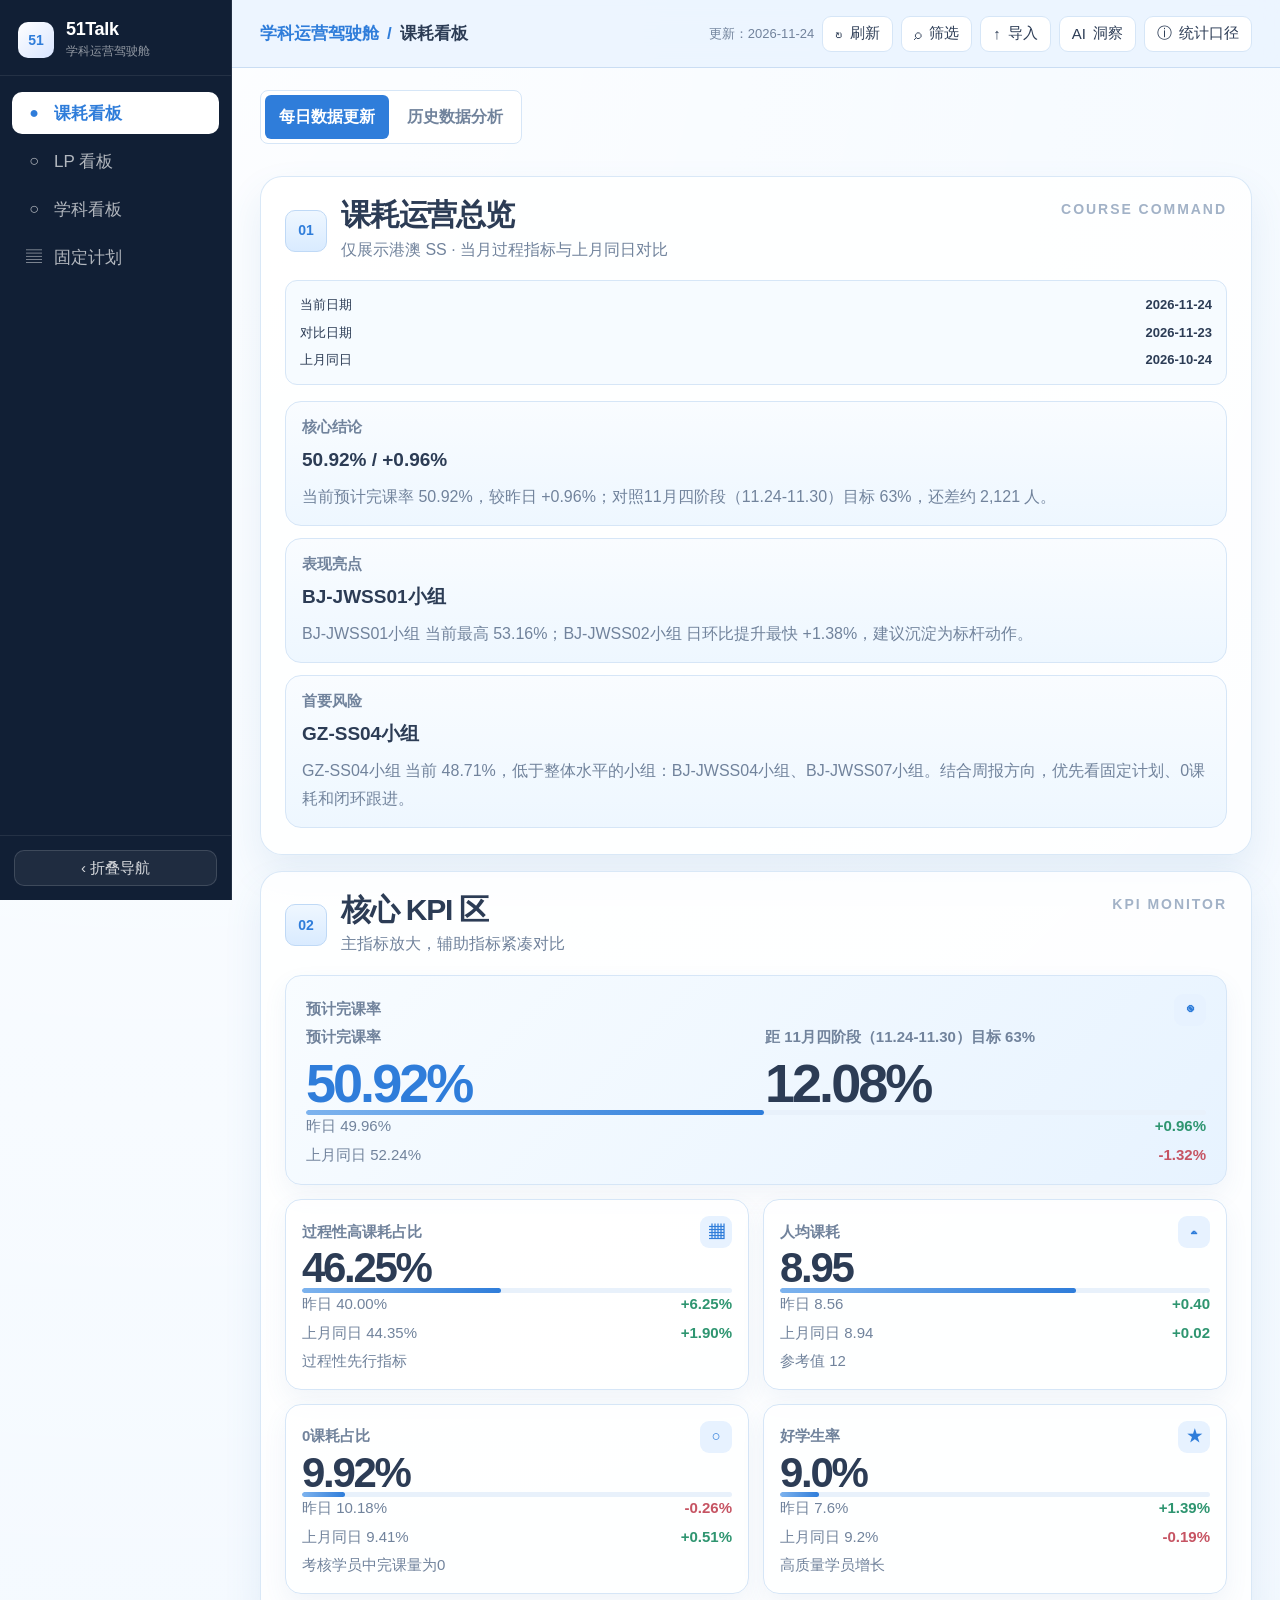
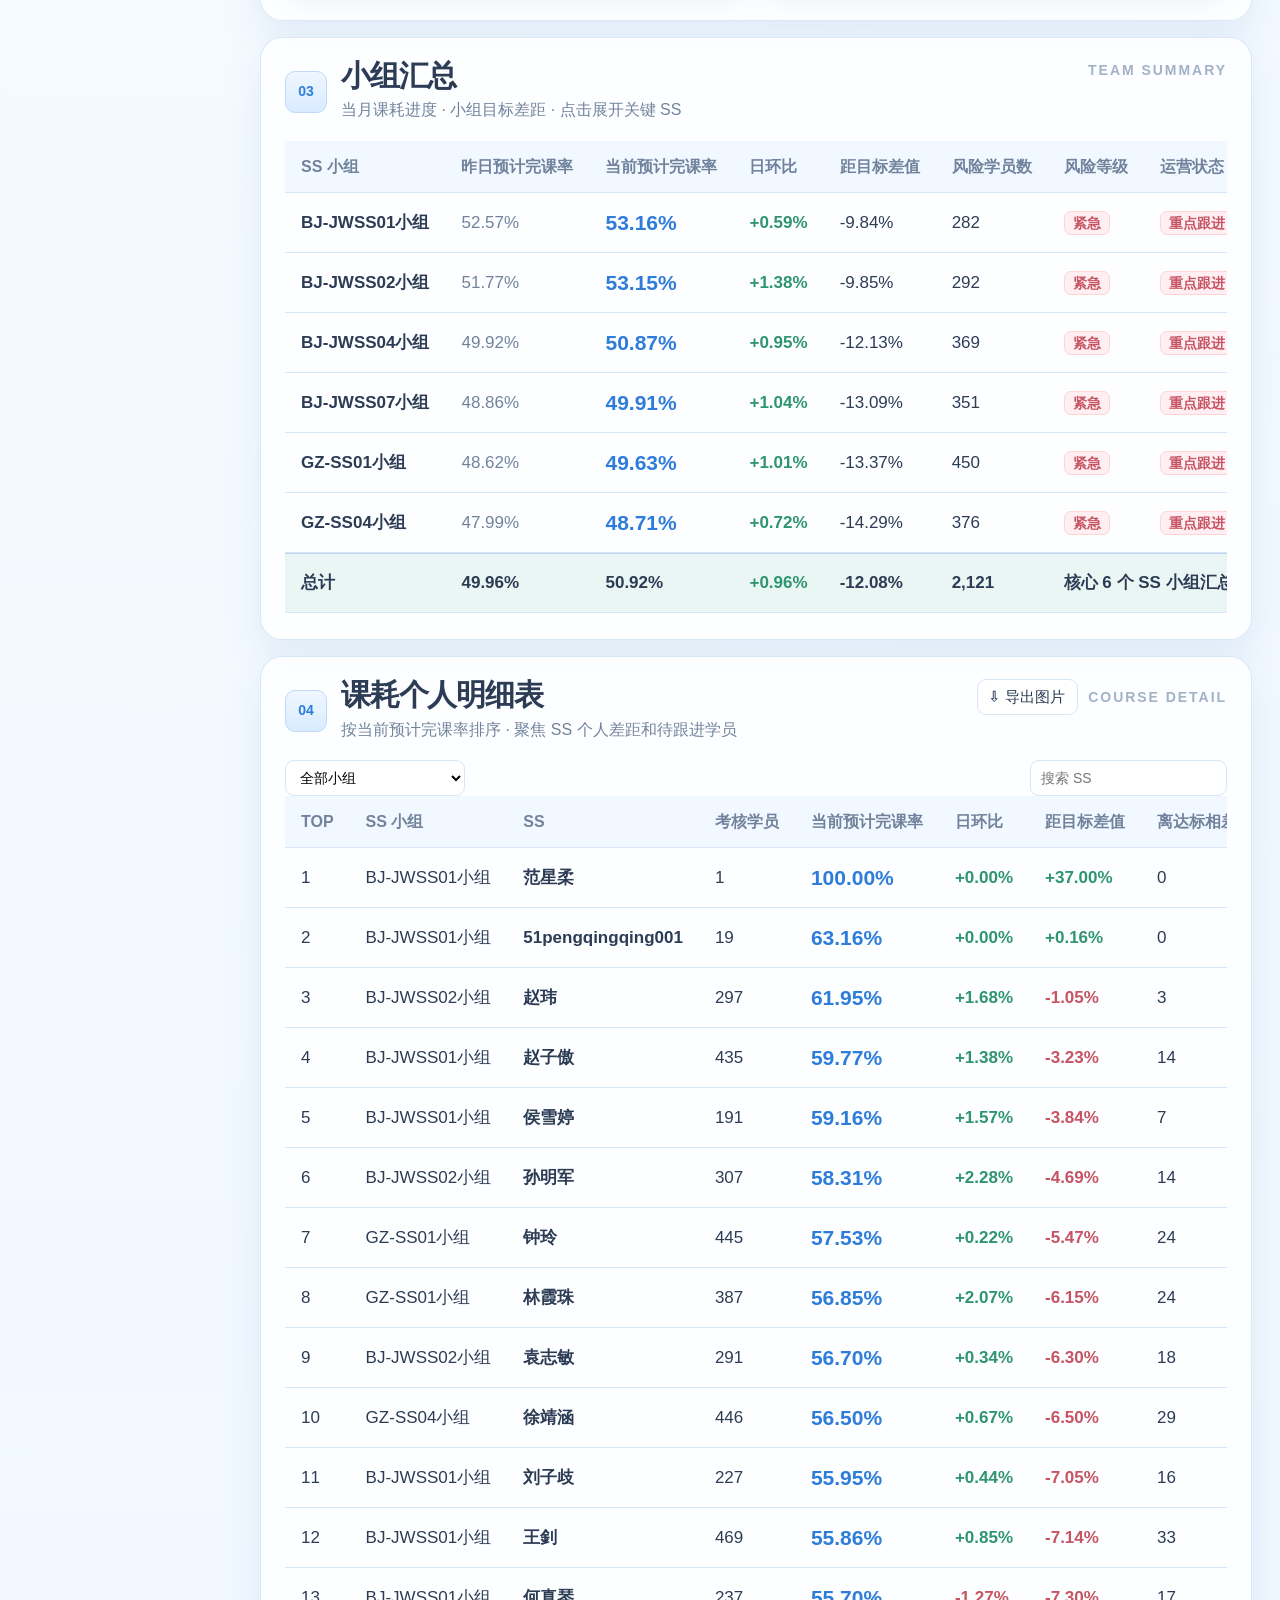
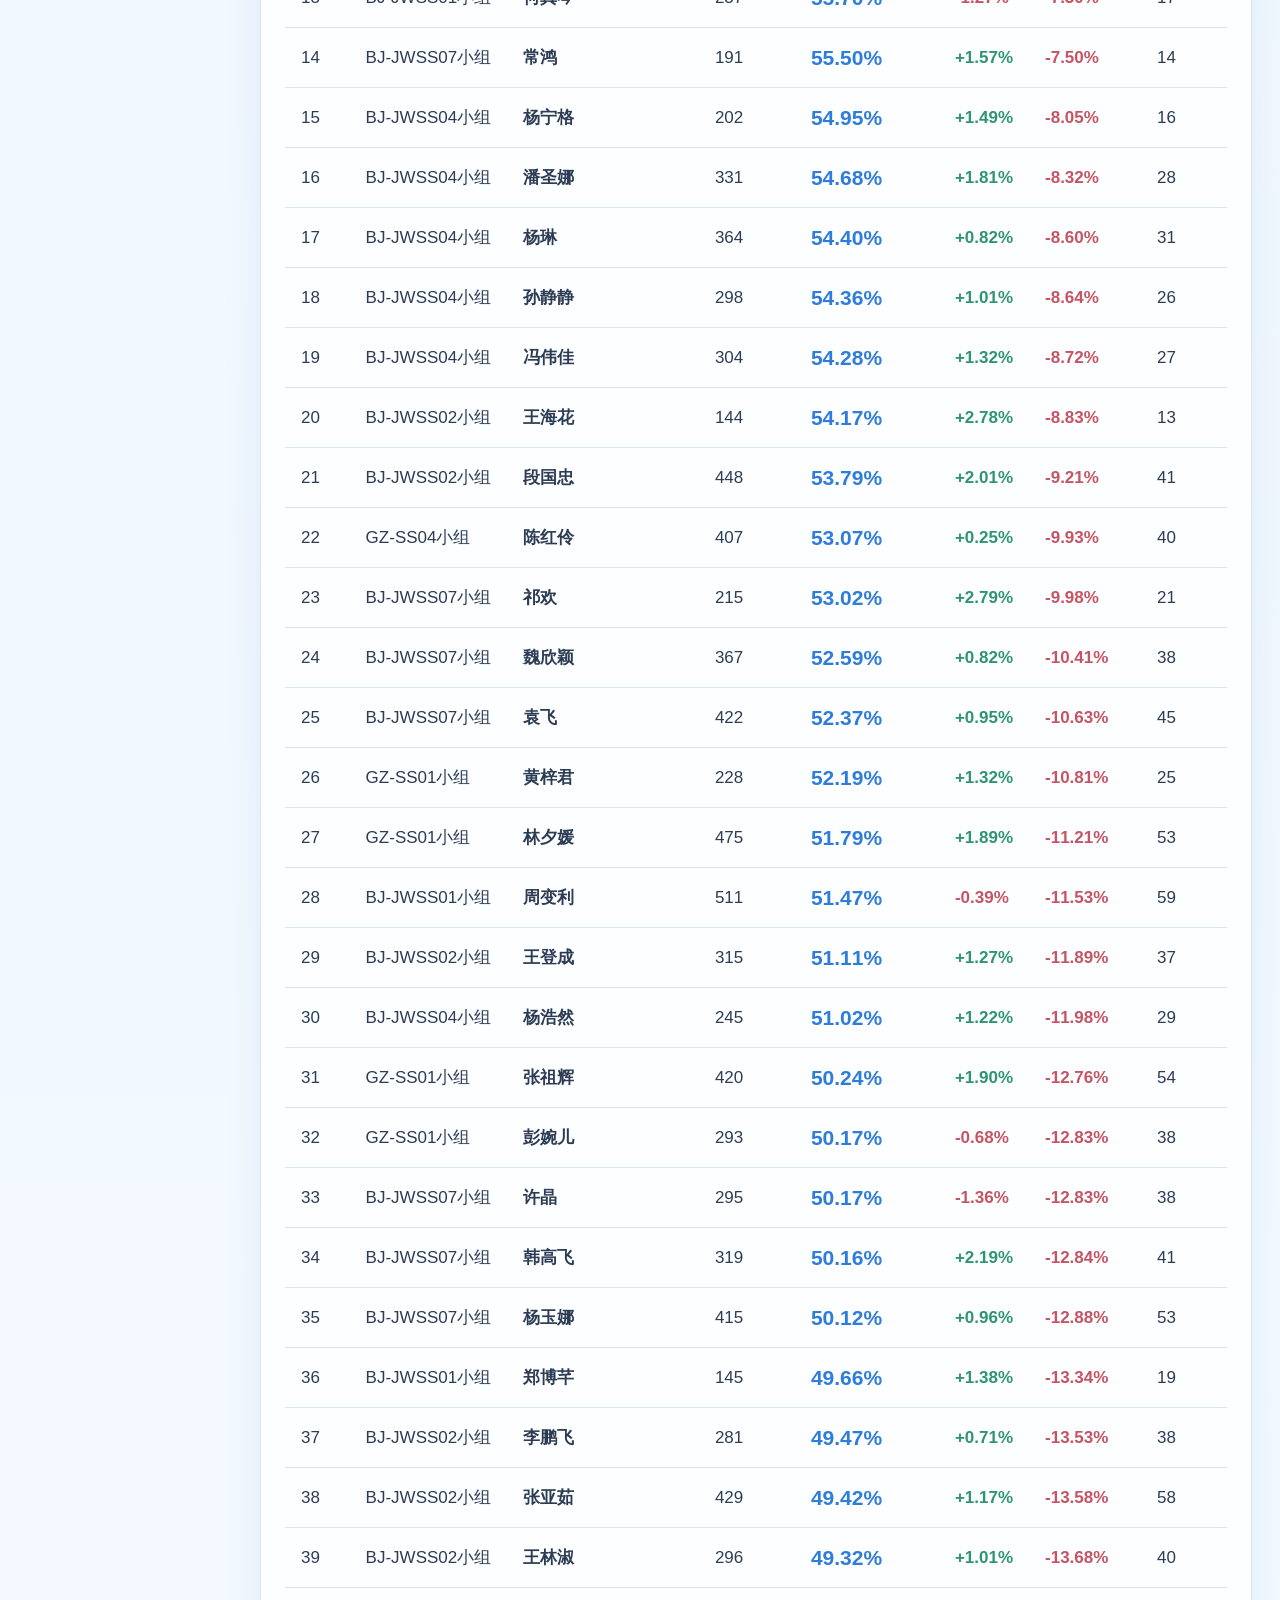
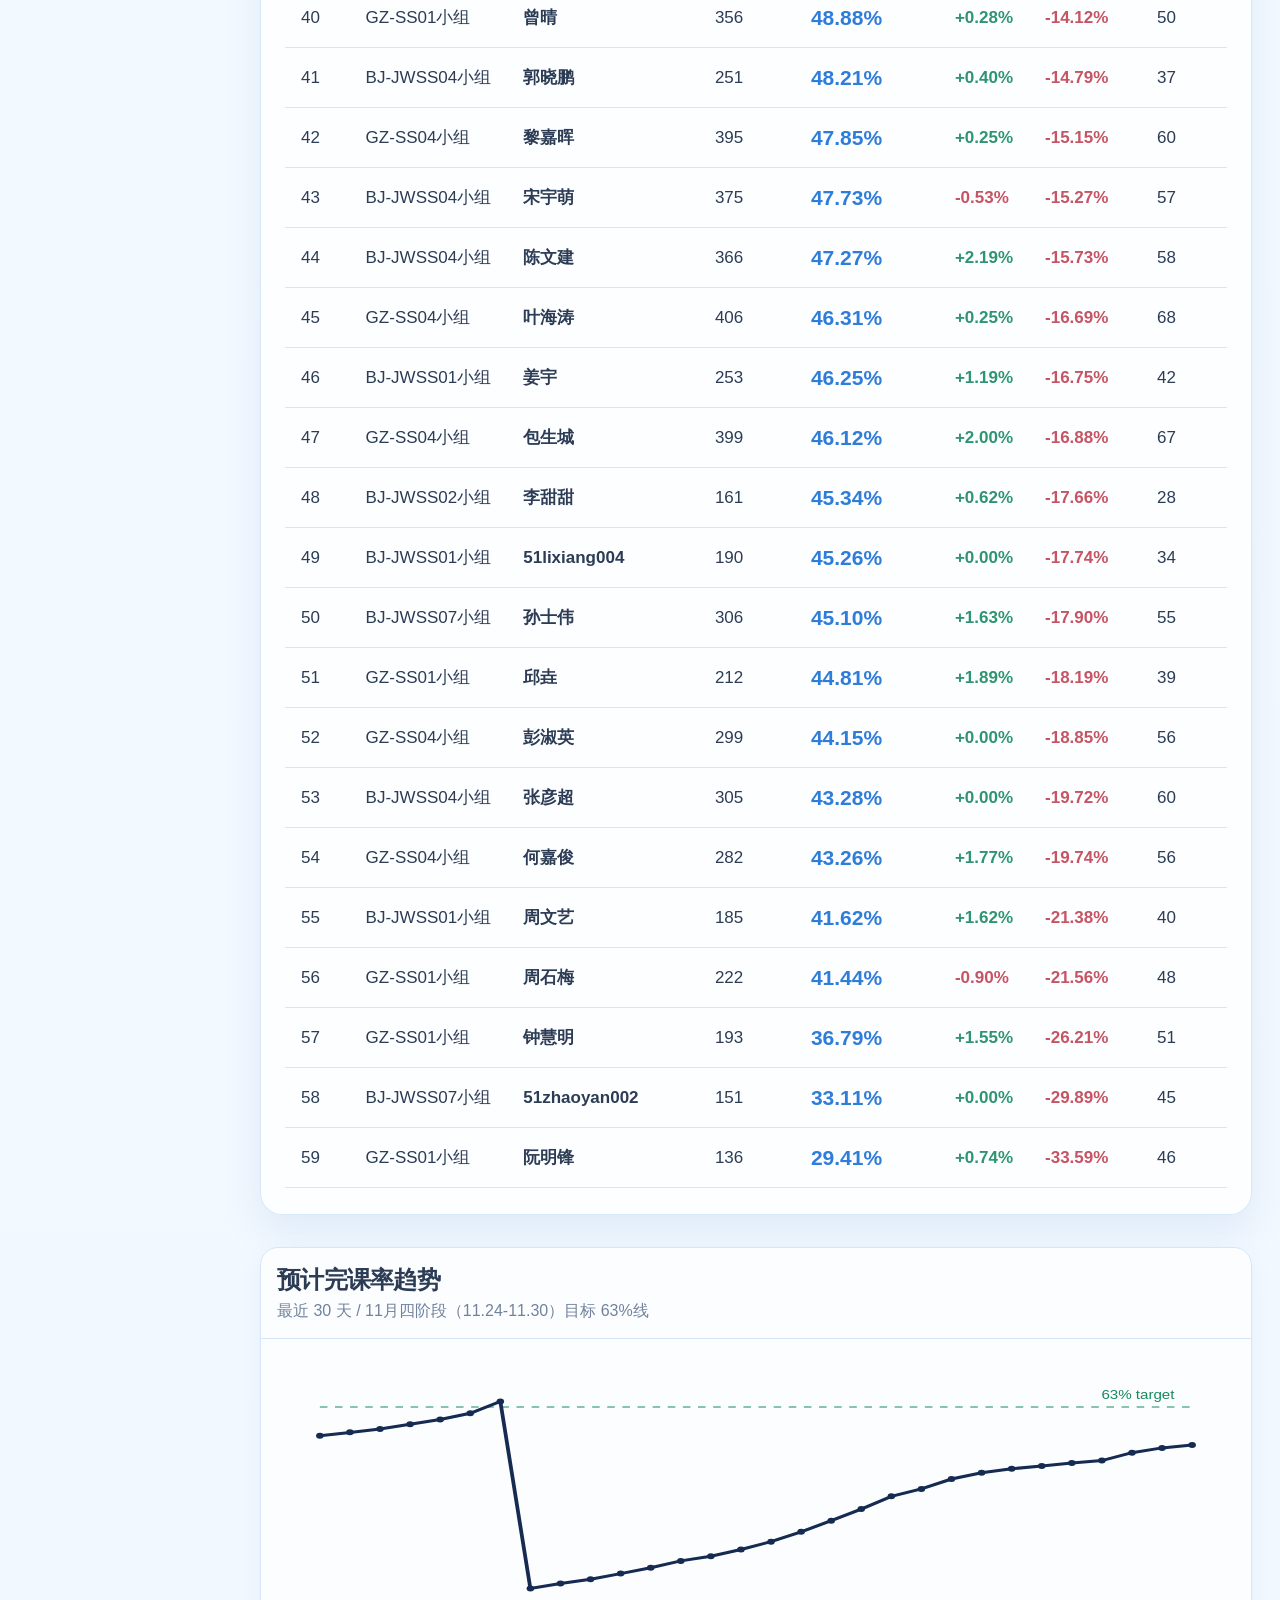
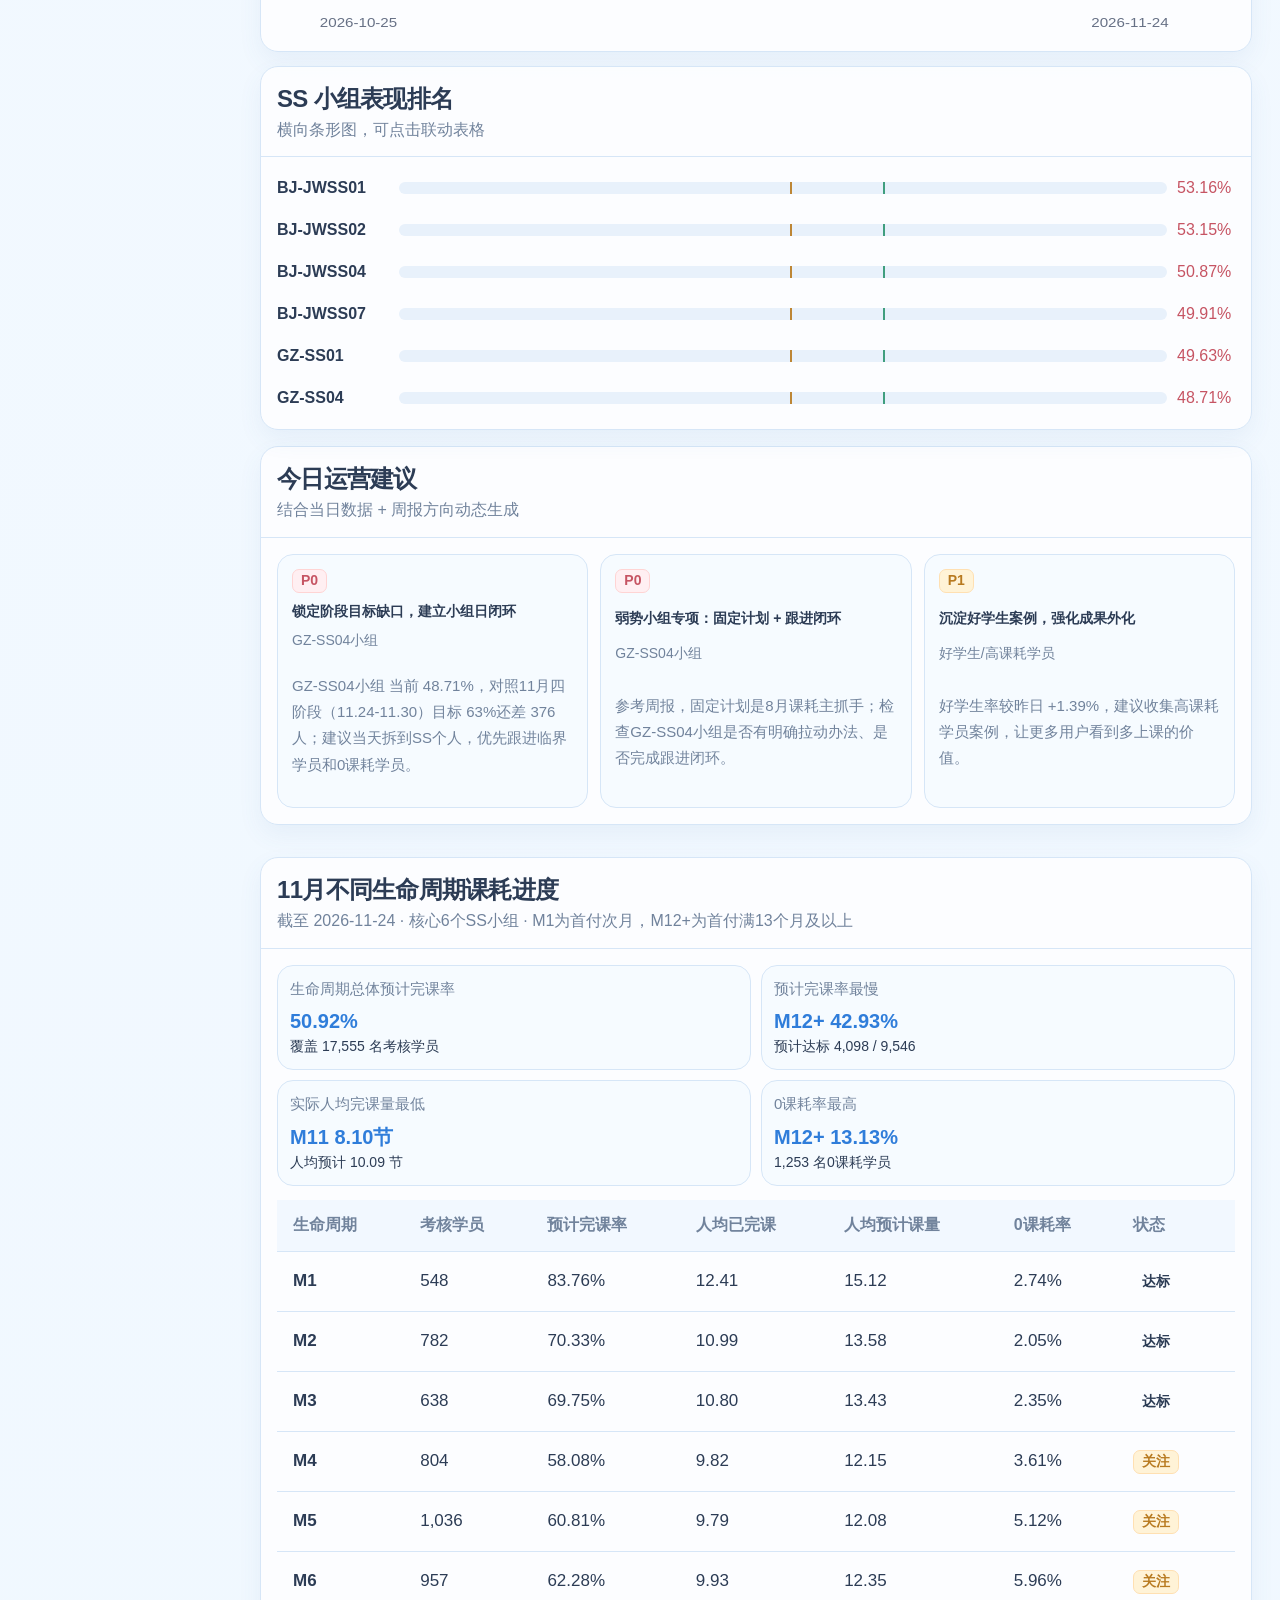
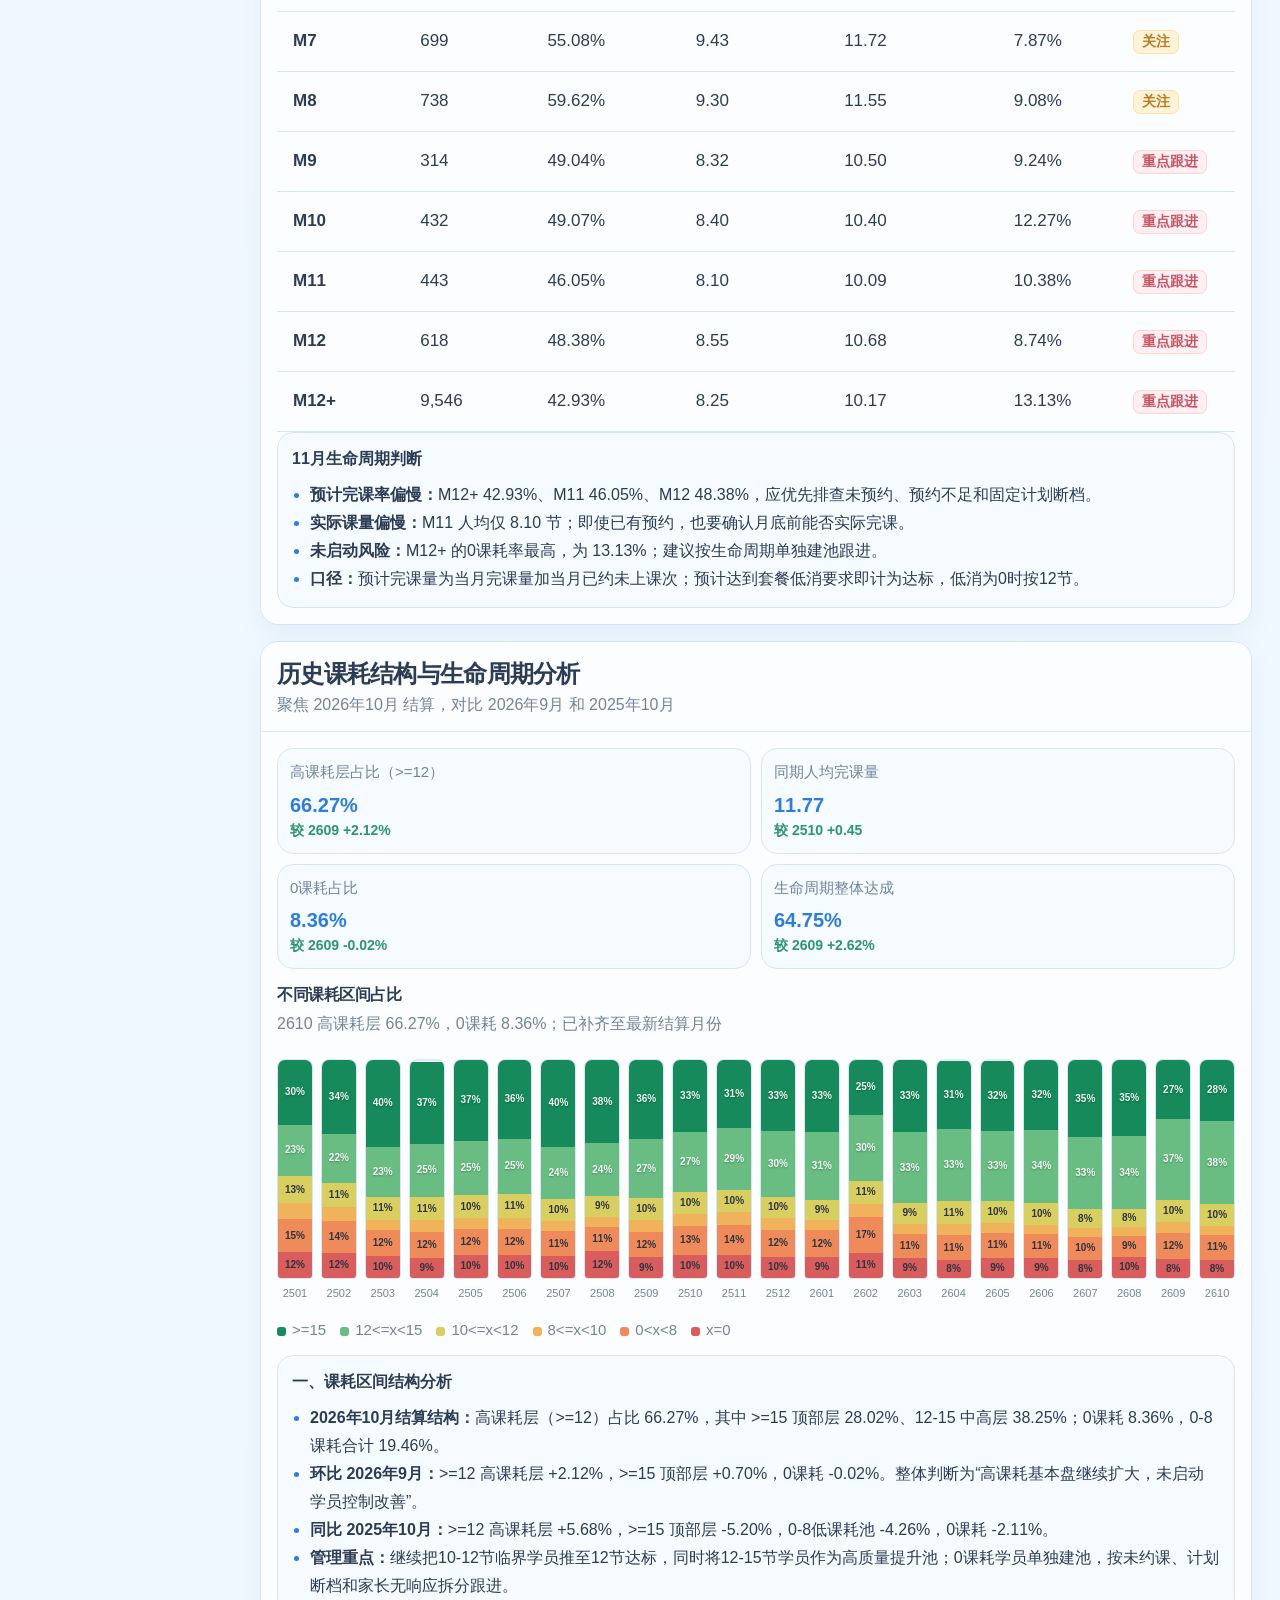
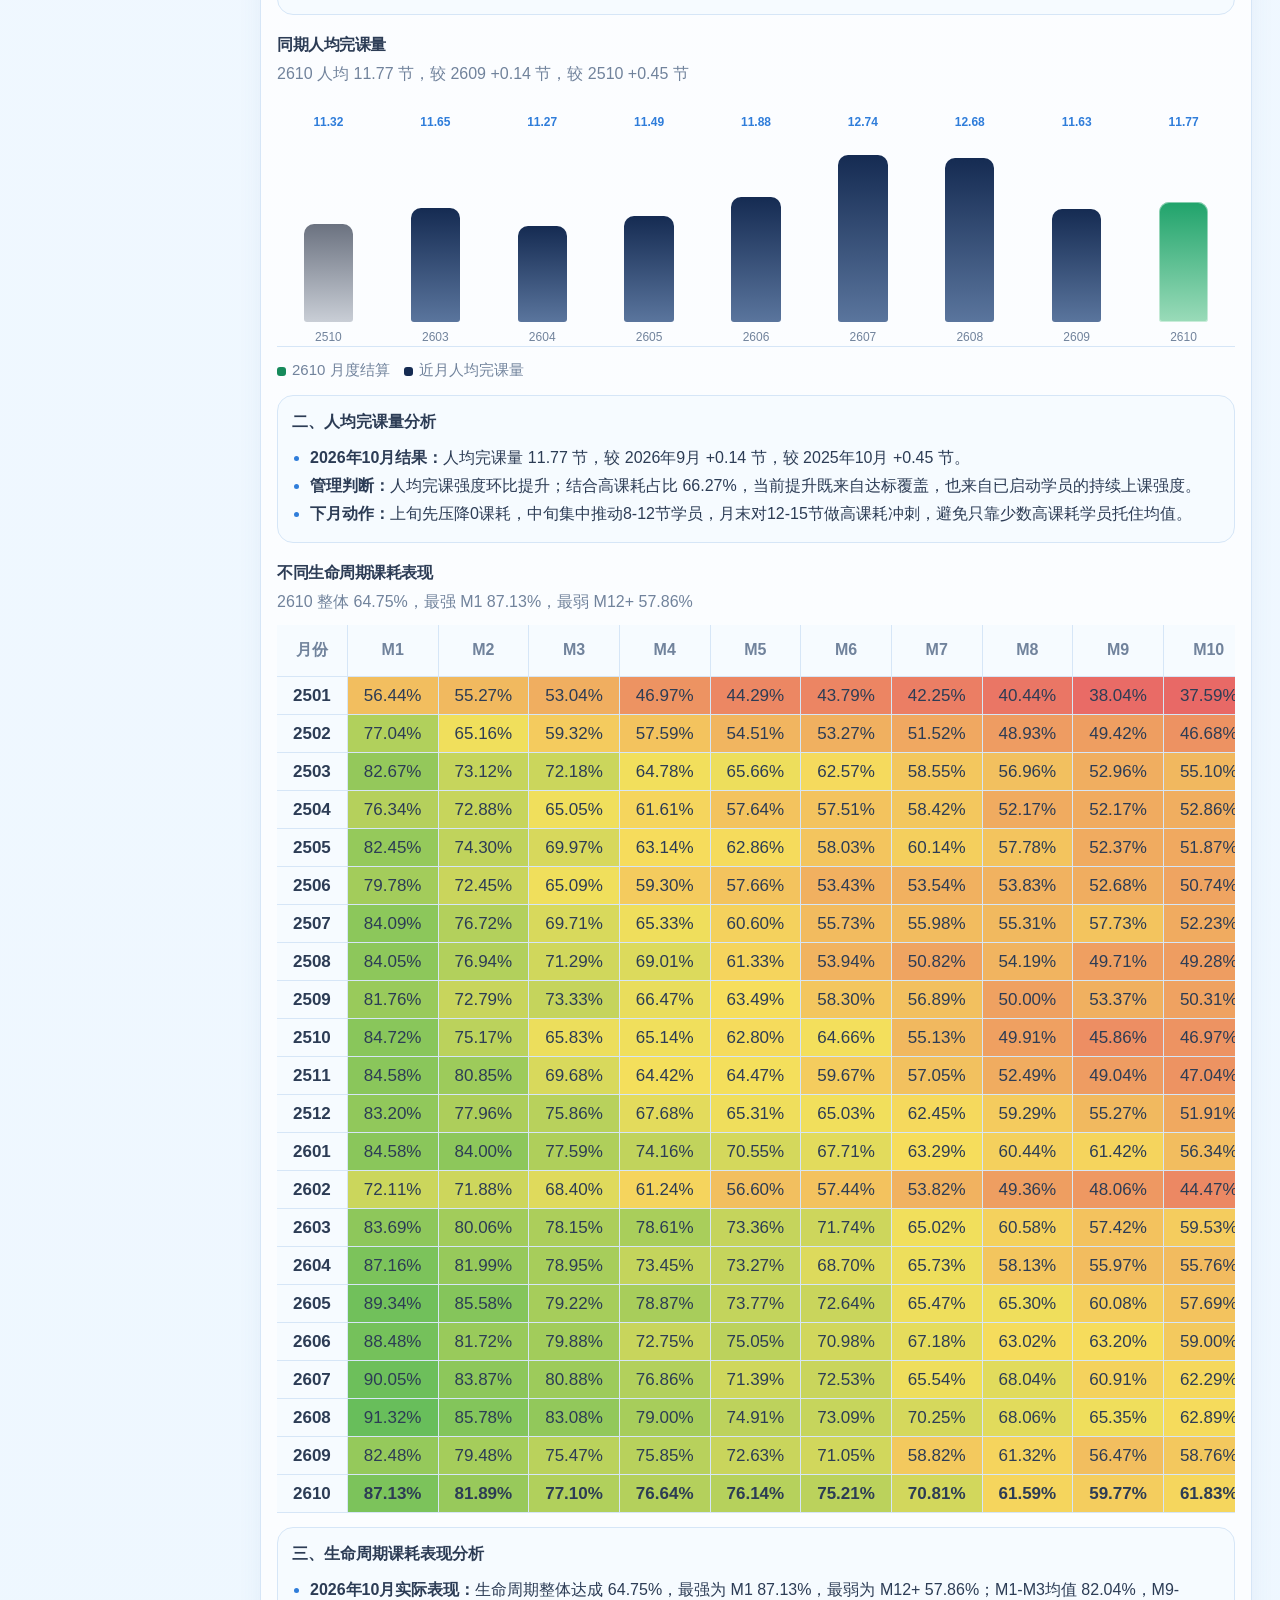
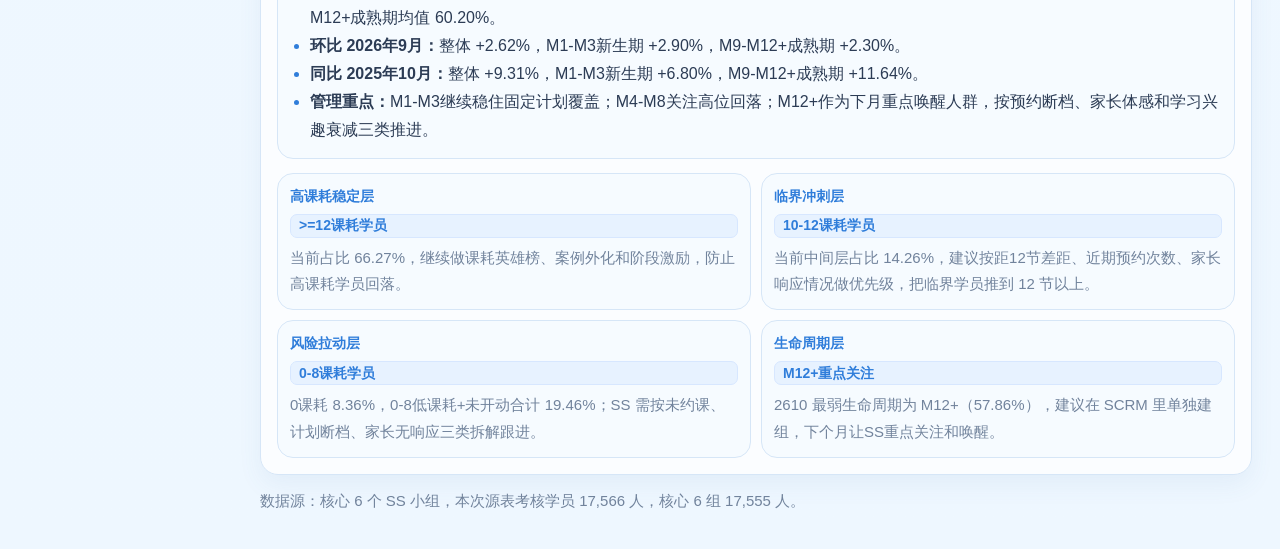
==== commit d7e5df9d: "Update course dashboard data for 2026-11-24" ====
--- a/ss-course-consumption-dashboard.html
+++ b/ss-course-consumption-dashboard.html
@@ -195,7 +195,7 @@
 <body>
 <div id="app"></div>
 <script>
-const DATA = {"currentDate": "2026-11-23", "isSettlement": false, "priorDate": "2026-11-22", "lastMonthDate": "2026-10-23", "target": 0.52, "targetLabel": "11月三阶段（11.18-11.23）目标 52%", "targetMilestones": [{"day": 11, "target": 0.26}, {"day": 17, "target": 0.44}, {"day": 23, "target": 0.52}, {"day": 30, "target": 0.63}], "completionRate": {"current": 0.49963, "prior": 0.484446, "last_month": 0.50818, "delta": 0.015184, "last_month_delta": -0.00855}, "overallMetrics": {"avg_consumption": {"current": 8.5584, "prior": 8.1515, "last_month": 8.5055, "delta": 0.4069, "last_month_delta": 0.0529}, "process_high_ratio": {"current": 0.4, "prior": 0.480857, "last_month": 0.486968, "delta": -0.080857, "last_month_delta": -0.086968}, "good_student_rate": {"current": 0.076104, "prior": 0.064266, "last_month": 0.079657, "delta": 0.011838, "last_month_delta": -0.003553}, "zero_consumption_ratio": {"current": 0.101794, "prior": 0.104546, "last_month": 0.096638, "delta": -0.002752, "last_month_delta": 0.005156}}, "groupRows": [{"date": "2026-11-23", "group": "BJ-JWSS01小组", "assessed": 2863, "qualified": 1505, "rate": 0.525672, "prior_rate": 0.514156, "lift": 0.011516, "gap_rate": -0.005672, "gap_students": -16.24}, {"date": "2026-11-23", "group": "BJ-JWSS02小组", "assessed": 2969, "qualified": 1537, "rate": 0.517683, "prior_rate": 0.506739, "lift": 0.010944, "gap_rate": 0.002317, "gap_students": 6.88}, {"date": "2026-11-23", "group": "BJ-JWSS04小组", "assessed": 3041, "qualified": 1518, "rate": 0.499178, "prior_rate": 0.482407, "lift": 0.016771, "gap_rate": 0.020822, "gap_students": 63.32}, {"date": "2026-11-23", "group": "BJ-JWSS07小组", "assessed": 2681, "qualified": 1310, "rate": 0.488624, "prior_rate": 0.475196, "lift": 0.013428, "gap_rate": 0.031376, "gap_students": 84.12}, {"date": "2026-11-23", "group": "GZ-SS01小组", "assessed": 3367, "qualified": 1637, "rate": 0.486189, "prior_rate": 0.465399, "lift": 0.02079, "gap_rate": 0.033811, "gap_students": 113.84}, {"date": "2026-11-23", "group": "GZ-SS04小组", "assessed": 2634, "qualified": 1264, "rate": 0.479879, "prior_rate": 0.463174, "lift": 0.016705, "gap_rate": 0.040121, "gap_students": 105.68}, {"group": "总计", "assessed": 17555, "qualified": 8771, "rate": 0.49963, "prior_rate": 0.484446, "lift": 0.015184, "gap_rate": 0.02037, "gap_students": 357.6}], "personRows": [{"date": "2026-11-23", "assessed": 1, "qualified": 1, "group": "BJ-JWSS01小组", "ss": "范星柔", "rate": 1.0, "prior_rate": 1.0, "lift": 0.0, "lift_students": 0.0, "gap_rate": -0.48, "gap_students": -0.48, "ss_account": "51fanxingrou"}, {"date": "2026-11-23", "assessed": 19, "qualified": 12, "group": "BJ-JWSS01小组", "ss": "51pengqingqing001", "rate": 0.631579, "prior_rate": 0.529412, "lift": 0.102167, "lift_students": 1.94, "gap_rate": -0.111579, "gap_students": -2.12, "ss_account": "51pengqingqing001"}, {"date": "2026-11-23", "assessed": 297, "qualified": 179, "group": "BJ-JWSS02小组", "ss": "赵玮", "rate": 0.602694, "prior_rate": 0.585859, "lift": 0.016835, "lift_students": 5.0, "gap_rate": -0.082694, "gap_students": -24.56, "ss_account": "51zhaowei001"}, {"date": "2026-11-23", "assessed": 435, "qualified": 254, "group": "BJ-JWSS01小组", "ss": "赵子傲", "rate": 0.583908, "prior_rate": 0.574713, "lift": 0.009195, "lift_students": 4.0, "gap_rate": -0.063908, "gap_students": -27.8, "ss_account": "51zhaoziao"}, {"date": "2026-11-23", "assessed": 191, "qualified": 110, "group": "BJ-JWSS01小组", "ss": "侯雪婷", "rate": 0.575916, "prior_rate": 0.544503, "lift": 0.031413, "lift_students": 6.0, "gap_rate": -0.055916, "gap_students": -10.68, "ss_account": "51houxueting002"}, {"date": "2026-11-23", "assessed": 445, "qualified": 255, "group": "GZ-SS01小组", "ss": "钟玲", "rate": 0.573034, "prior_rate": 0.550562, "lift": 0.022472, "lift_students": 10.0, "gap_rate": -0.053034, "gap_students": -23.6, "ss_account": "51zhongling01"}, {"date": "2026-11-23", "assessed": 237, "qualified": 135, "group": "BJ-JWSS01小组", "ss": "何真琴", "rate": 0.56962, "prior_rate": 0.544304, "lift": 0.025316, "lift_students": 6.0, "gap_rate": -0.04962, "gap_students": -11.76, "ss_account": "51hezhenqin001"}, {"date": "2026-11-23", "assessed": 291, "qualified": 164, "group": "BJ-JWSS02小组", "ss": "袁志敏", "rate": 0.563574, "prior_rate": 0.546392, "lift": 0.017182, "lift_students": 5.0, "gap_rate": -0.043574, "gap_students": -12.68, "ss_account": "51yuanzhimin001"}, {"date": "2026-11-23", "assessed": 307, "qualified": 172, "group": "BJ-JWSS02小组", "ss": "孙明军", "rate": 0.560261, "prior_rate": 0.563518, "lift": -0.003257, "lift_students": -1.0, "gap_rate": -0.040261, "gap_students": -12.36, "ss_account": "51sunmingjun"}, {"date": "2026-11-23", "assessed": 446, "qualified": 249, "group": "GZ-SS04小组", "ss": "徐靖涵", "rate": 0.558296, "prior_rate": 0.525843, "lift": 0.032453, "lift_students": 14.47, "gap_rate": -0.038296, "gap_students": -17.08, "ss_account": "51xujinghan001"}, {"date": "2026-11-23", "assessed": 227, "qualified": 126, "group": "BJ-JWSS01小组", "ss": "刘子歧", "rate": 0.555066, "prior_rate": 0.550661, "lift": 0.004405, "lift_students": 1.0, "gap_rate": -0.035066, "gap_students": -7.96, "ss_account": "51liuziqi001"}, {"date": "2026-11-23", "assessed": 469, "qualified": 258, "group": "BJ-JWSS01小组", "ss": "王釗", "rate": 0.550107, "prior_rate": 0.537313, "lift": 0.012794, "lift_students": 6.0, "gap_rate": -0.030107, "gap_students": -14.12, "ss_account": "51wangzhao"}, {"date": "2026-11-23", "assessed": 387, "qualified": 212, "group": "GZ-SS01小组", "ss": "林霞珠", "rate": 0.547804, "prior_rate": 0.525907, "lift": 0.021897, "lift_students": 8.47, "gap_rate": -0.027804, "gap_students": -10.76, "ss_account": "51linxiazhu001"}, {"date": "2026-11-23", "assessed": 191, "qualified": 103, "group": "BJ-JWSS07小组", "ss": "常鸿", "rate": 0.539267, "prior_rate": 0.528796, "lift": 0.010471, "lift_students": 2.0, "gap_rate": -0.019267, "gap_students": -3.68, "ss_account": "51changhong001"}, {"date": "2026-11-23", "assessed": 364, "qualified": 195, "group": "BJ-JWSS04小组", "ss": "杨琳", "rate": 0.535714, "prior_rate": 0.516484, "lift": 0.01923, "lift_students": 7.0, "gap_rate": -0.015714, "gap_students": -5.72, "ss_account": "51yanglin07"}, {"date": "2026-11-23", "assessed": 202, "qualified": 108, "group": "BJ-JWSS04小组", "ss": "杨宁格", "rate": 0.534653, "prior_rate": 0.529703, "lift": 0.00495, "lift_students": 1.0, "gap_rate": -0.014653, "gap_students": -2.96, "ss_account": "51yangningge001"}, {"date": "2026-11-23", "assessed": 298, "qualified": 159, "group": "BJ-JWSS04小组", "ss": "孙静静", "rate": 0.533557, "prior_rate": 0.510067, "lift": 0.02349, "lift_students": 7.0, "gap_rate": -0.013557, "gap_students": -4.04, "ss_account": "51sunjingjing001"}, {"date": "2026-11-23", "assessed": 304, "qualified": 161, "group": "BJ-JWSS04小组", "ss": "冯伟佳", "rate": 0.529605, "prior_rate": 0.503289, "lift": 0.026316, "lift_students": 8.0, "gap_rate": -0.009605, "gap_students": -2.92, "ss_account": "51fengweijia"}, {"date": "2026-11-23", "assessed": 331, "qualified": 175, "group": "BJ-JWSS04小组", "ss": "潘圣娜", "rate": 0.528701, "prior_rate": 0.522659, "lift": 0.006042, "lift_students": 2.0, "gap_rate": -0.008701, "gap_students": -2.88, "ss_account": "51panshengna001"}, {"date": "2026-11-23", "assessed": 407, "qualified": 215, "group": "GZ-SS04小组", "ss": "陈红伶", "rate": 0.528256, "prior_rate": 0.513514, "lift": 0.014742, "lift_students": 6.0, "gap_rate": -0.008256, "gap_students": -3.36, "ss_account": "51chenhongling001"}, {"date": "2026-11-23", "assessed": 511, "qualified": 265, "group": "BJ-JWSS01小组", "ss": "周变利", "rate": 0.518591, "prior_rate": 0.51272, "lift": 0.005871, "lift_students": 3.0, "gap_rate": 0.001409, "gap_students": 0.72, "ss_account": "zhoubianli"}, {"date": "2026-11-23", "assessed": 448, "qualified": 232, "group": "BJ-JWSS02小组", "ss": "段国忠", "rate": 0.517857, "prior_rate": 0.511161, "lift": 0.006696, "lift_students": 3.0, "gap_rate": 0.002143, "gap_students": 0.96, "ss_account": "duanguozhong"}, {"date": "2026-11-23", "assessed": 367, "qualified": 190, "group": "BJ-JWSS07小组", "ss": "魏欣颖", "rate": 0.517711, "prior_rate": 0.506812, "lift": 0.010899, "lift_students": 4.0, "gap_rate": 0.002289, "gap_students": 0.84, "ss_account": "51weixinying01"}, {"date": "2026-11-23", "assessed": 295, "qualified": 152, "group": "BJ-JWSS07小组", "ss": "许晶", "rate": 0.515254, "prior_rate": 0.491525, "lift": 0.023729, "lift_students": 7.0, "gap_rate": 0.004746, "gap_students": 1.4, "ss_account": "51xujing002"}, {"date": "2026-11-23", "assessed": 422, "qualified": 217, "group": "BJ-JWSS07小组", "ss": "袁飞", "rate": 0.514218, "prior_rate": 0.495261, "lift": 0.018957, "lift_students": 8.0, "gap_rate": 0.005782, "gap_students": 2.44, "ss_account": "51yuanfei"}, {"date": "2026-11-23", "assessed": 144, "qualified": 74, "group": "BJ-JWSS02小组", "ss": "王海花", "rate": 0.513889, "prior_rate": 0.496503, "lift": 0.017386, "lift_students": 2.5, "gap_rate": 0.006111, "gap_students": 0.88, "ss_account": "51wanghaihua001"}, {"date": "2026-11-23", "assessed": 228, "qualified": 116, "group": "GZ-SS01小组", "ss": "黄梓君", "rate": 0.508772, "prior_rate": 0.482456, "lift": 0.026316, "lift_students": 6.0, "gap_rate": 0.011228, "gap_students": 2.56, "ss_account": "51huangzijun001"}, {"date": "2026-11-23", "assessed": 293, "qualified": 149, "group": "GZ-SS01小组", "ss": "彭婉儿", "rate": 0.508532, "prior_rate": 0.477816, "lift": 0.030716, "lift_students": 9.0, "gap_rate": 0.011468, "gap_students": 3.36, "ss_account": "51pengwaner001"}, {"date": "2026-11-23", "assessed": 215, "qualified": 108, "group": "BJ-JWSS07小组", "ss": "祁欢", "rate": 0.502326, "prior_rate": 0.490741, "lift": 0.011585, "lift_students": 2.49, "gap_rate": 0.017674, "gap_students": 3.8, "ss_account": "51qihuan001"}, {"date": "2026-11-23", "assessed": 475, "qualified": 237, "group": "GZ-SS01小组", "ss": "林夕媛", "rate": 0.498947, "prior_rate": 0.482105, "lift": 0.016842, "lift_students": 8.0, "gap_rate": 0.021053, "gap_students": 10.0, "ss_account": "51linxiyuan"}, {"date": "2026-11-23", "assessed": 315, "qualified": 157, "group": "BJ-JWSS02小组", "ss": "王登成", "rate": 0.498413, "prior_rate": 0.492063, "lift": 0.00635, "lift_students": 2.0, "gap_rate": 0.021587, "gap_students": 6.8, "ss_account": "51wangdengcheng001"}, {"date": "2026-11-23", "assessed": 245, "qualified": 122, "group": "BJ-JWSS04小组", "ss": "杨浩然", "rate": 0.497959, "prior_rate": 0.502041, "lift": -0.004082, "lift_students": -1.0, "gap_rate": 0.022041, "gap_students": 5.4, "ss_account": "51yanghaoran001"}, {"date": "2026-11-23", "assessed": 415, "qualified": 204, "group": "BJ-JWSS07小组", "ss": "杨玉娜", "rate": 0.491566, "prior_rate": 0.486683, "lift": 0.004883, "lift_students": 2.03, "gap_rate": 0.028434, "gap_students": 11.8, "ss_account": "yangyuna01"}, {"date": "2026-11-23", "assessed": 281, "qualified": 137, "group": "BJ-JWSS02小组", "ss": "李鹏飞", "rate": 0.487544, "prior_rate": 0.487544, "lift": 0.0, "lift_students": 0.0, "gap_rate": 0.032456, "gap_students": 9.12, "ss_account": "51lipengfei07"}, {"date": "2026-11-23", "assessed": 356, "qualified": 173, "group": "GZ-SS01小组", "ss": "曾晴", "rate": 0.485955, "prior_rate": 0.478992, "lift": 0.006963, "lift_students": 2.48, "gap_rate": 0.034045, "gap_students": 12.12, "ss_account": "51zengqing"}, {"date": "2026-11-23", "assessed": 420, "qualified": 203, "group": "GZ-SS01小组", "ss": "张祖辉", "rate": 0.483333, "prior_rate": 0.454762, "lift": 0.028571, "lift_students": 12.0, "gap_rate": 0.036667, "gap_students": 15.4, "ss_account": "51zhangzuhui001"}, {"date": "2026-11-23", "assessed": 296, "qualified": 143, "group": "BJ-JWSS02小组", "ss": "王林淑", "rate": 0.483108, "prior_rate": 0.459459, "lift": 0.023649, "lift_students": 7.0, "gap_rate": 0.036892, "gap_students": 10.92, "ss_account": "51wanglinshu"}, {"date": "2026-11-23", "assessed": 145, "qualified": 70, "group": "BJ-JWSS01小组", "ss": "郑博芊", "rate": 0.482759, "prior_rate": 0.482759, "lift": 0.0, "lift_students": 0.0, "gap_rate": 0.037241, "gap_students": 5.4, "ss_account": "51zhengboqian001"}, {"date": "2026-11-23", "assessed": 375, "qualified": 181, "group": "BJ-JWSS04小组", "ss": "宋宇萌", "rate": 0.482667, "prior_rate": 0.464, "lift": 0.018667, "lift_students": 7.0, "gap_rate": 0.037333, "gap_students": 14.0, "ss_account": "51songyumeng"}, {"date": "2026-11-23", "assessed": 429, "qualified": 207, "group": "BJ-JWSS02小组", "ss": "张亚茹", "rate": 0.482517, "prior_rate": 0.461538, "lift": 0.020979, "lift_students": 9.0, "gap_rate": 0.037483, "gap_students": 16.08, "ss_account": "51zhangyaru03"}, {"date": "2026-11-23", "assessed": 319, "qualified": 153, "group": "BJ-JWSS07小组", "ss": "韩高飞", "rate": 0.479624, "prior_rate": 0.454545, "lift": 0.025079, "lift_students": 8.0, "gap_rate": 0.040376, "gap_students": 12.88, "ss_account": "51hangaofei"}, {"date": "2026-11-23", "assessed": 251, "qualified": 120, "group": "BJ-JWSS04小组", "ss": "郭晓鹏", "rate": 0.478088, "prior_rate": 0.47012, "lift": 0.007968, "lift_students": 2.0, "gap_rate": 0.041912, "gap_students": 10.52, "ss_account": "guoxiaopeng"}, {"date": "2026-11-23", "assessed": 395, "qualified": 188, "group": "GZ-SS04小组", "ss": "黎嘉晖", "rate": 0.475949, "prior_rate": 0.469543, "lift": 0.006406, "lift_students": 2.53, "gap_rate": 0.044051, "gap_students": 17.4, "ss_account": "51lijiahui002"}, {"date": "2026-11-23", "assessed": 406, "qualified": 187, "group": "GZ-SS04小组", "ss": "叶海涛", "rate": 0.460591, "prior_rate": 0.431034, "lift": 0.029557, "lift_students": 12.0, "gap_rate": 0.059409, "gap_students": 24.12, "ss_account": "51yehaitao001"}, {"date": "2026-11-23", "assessed": 190, "qualified": 86, "group": "BJ-JWSS01小组", "ss": "51lixiang004", "rate": 0.452632, "prior_rate": 0.457895, "lift": -0.005263, "lift_students": -1.0, "gap_rate": 0.067368, "gap_students": 12.8, "ss_account": "51lixiang004"}, {"date": "2026-11-23", "assessed": 366, "qualified": 165, "group": "BJ-JWSS04小组", "ss": "陈文建", "rate": 0.45082, "prior_rate": 0.415301, "lift": 0.035519, "lift_students": 13.0, "gap_rate": 0.06918, "gap_students": 25.32, "ss_account": "chenwenjian"}, {"date": "2026-11-23", "assessed": 253, "qualified": 114, "group": "BJ-JWSS01小组", "ss": "姜宇", "rate": 0.450593, "prior_rate": 0.442688, "lift": 0.007905, "lift_students": 2.0, "gap_rate": 0.069407, "gap_students": 17.56, "ss_account": "51jiangyu001"}, {"date": "2026-11-23", "assessed": 161, "qualified": 72, "group": "BJ-JWSS02小组", "ss": "李甜甜", "rate": 0.447205, "prior_rate": 0.447205, "lift": 0.0, "lift_students": 0.0, "gap_rate": 0.072795, "gap_students": 11.72, "ss_account": "51litiantian001"}, {"date": "2026-11-23", "assessed": 299, "qualified": 132, "group": "GZ-SS04小组", "ss": "彭淑英", "rate": 0.441472, "prior_rate": 0.421927, "lift": 0.019545, "lift_students": 5.84, "gap_rate": 0.078528, "gap_students": 23.48, "ss_account": "51pengshuying001"}, {"date": "2026-11-23", "assessed": 399, "qualified": 176, "group": "GZ-SS04小组", "ss": "包生城", "rate": 0.441103, "prior_rate": 0.43609, "lift": 0.005013, "lift_students": 2.0, "gap_rate": 0.078897, "gap_students": 31.48, "ss_account": "51baoshengcheng"}, {"date": "2026-11-23", "assessed": 306, "qualified": 133, "group": "BJ-JWSS07小组", "ss": "孙士伟", "rate": 0.434641, "prior_rate": 0.424837, "lift": 0.009804, "lift_students": 3.0, "gap_rate": 0.085359, "gap_students": 26.12, "ss_account": "51sunshiwei001"}, {"date": "2026-11-23", "assessed": 305, "qualified": 132, "group": "BJ-JWSS04小组", "ss": "张彦超", "rate": 0.432787, "prior_rate": 0.416393, "lift": 0.016394, "lift_students": 5.0, "gap_rate": 0.087213, "gap_students": 26.6, "ss_account": "51zhangyanchao001"}, {"date": "2026-11-23", "assessed": 212, "qualified": 91, "group": "GZ-SS01小组", "ss": "邱垚", "rate": 0.429245, "prior_rate": 0.382075, "lift": 0.04717, "lift_students": 10.0, "gap_rate": 0.090755, "gap_students": 19.24, "ss_account": "51qiuyao001"}, {"date": "2026-11-23", "assessed": 222, "qualified": 94, "group": "GZ-SS01小组", "ss": "周石梅", "rate": 0.423423, "prior_rate": 0.414414, "lift": 0.009009, "lift_students": 2.0, "gap_rate": 0.096577, "gap_students": 21.44, "ss_account": "51zhoushimei001"}, {"date": "2026-11-23", "assessed": 282, "qualified": 117, "group": "GZ-SS04小组", "ss": "何嘉俊", "rate": 0.414894, "prior_rate": 0.411348, "lift": 0.003546, "lift_students": 1.0, "gap_rate": 0.105106, "gap_students": 29.64, "ss_account": "51hejiajun001"}, {"date": "2026-11-23", "assessed": 185, "qualified": 74, "group": "BJ-JWSS01小组", "ss": "周文艺", "rate": 0.4, "prior_rate": 0.378378, "lift": 0.021622, "lift_students": 4.0, "gap_rate": 0.12, "gap_students": 22.2, "ss_account": "51zhouwenyi001"}, {"date": "2026-11-23", "assessed": 193, "qualified": 68, "group": "GZ-SS01小组", "ss": "钟慧明", "rate": 0.352332, "prior_rate": 0.352332, "lift": 0.0, "lift_students": 0.0, "gap_rate": 0.167668, "gap_students": 32.36, "ss_account": "51zhonghuiming001"}, {"date": "2026-11-23", "assessed": 151, "qualified": 50, "group": "BJ-JWSS07小组", "ss": "51zhaoyan002", "rate": 0.331126, "prior_rate": 0.396825, "lift": -0.065699, "lift_students": -9.92, "gap_rate": 0.188874, "gap_students": 28.52, "ss_account": "51zhaoyan002"}, {"date": "2026-11-23", "assessed": 136, "qualified": 39, "group": "GZ-SS01小组", "ss": "阮明锋", "rate": 0.286765, "prior_rate": 0.272059, "lift": 0.014706, "lift_students": 2.0, "gap_rate": 0.233235, "gap_students": 31.72, "ss_account": "51ruanmingfeng001"}], "trend": [{"date": "2026-07-24", "rate": 0.533292, "assessed": 17587}, {"date": "2026-07-25", "rate": 0.548587, "assessed": 17587}, {"date": "2026-07-26", "rate": 0.57008, "assessed": 17587}, {"date": "2026-07-27", "rate": 0.58657, "assessed": 17587}, {"date": "2026-07-28", "rate": 0.601296, "assessed": 17587}, {"date": "2026-07-29", "rate": 0.619776, "assessed": 17587}, {"date": "2026-07-30", "rate": 0.640607, "assessed": 17588}, {"date": "2026-07-31", "rate": 0.667842, "assessed": 17588}, {"date": "2026-08-01", "rate": 0.078818, "assessed": 17661}, {"date": "2026-08-02", "rate": 0.093653, "assessed": 17661}, {"date": "2026-08-03", "rate": 0.111942, "assessed": 17661}, {"date": "2026-08-04", "rate": 0.1304, "assessed": 17661}, {"date": "2026-08-05", "rate": 0.150105, "assessed": 17661}, {"date": "2026-08-06", "rate": 0.170432, "assessed": 17661}, {"date": "2026-08-07", "rate": 0.187995, "assessed": 17660}, {"date": "2026-08-08", "rate": 0.206036, "assessed": 17662}, {"date": "2026-08-09", "rate": 0.230268, "assessed": 17662}, {"date": "2026-08-10", "rate": 0.25586, "assessed": 17662}, {"date": "2026-08-11", "rate": 0.285755, "assessed": 17662}, {"date": "2026-08-12", "rate": 0.319726, "assessed": 17662}, {"date": "2026-08-13", "rate": 0.352282, "assessed": 17662}, {"date": "2026-08-14", "rate": 0.381271, "assessed": 17662}, {"date": "2026-08-15", "rate": 0.401936, "assessed": 17662}, {"date": "2026-08-16", "rate": 0.42993, "assessed": 17661}, {"date": "2026-08-17", "rate": 0.449691, "assessed": 17661}, {"date": "2026-08-18", "rate": 0.461582, "assessed": 17661}, {"date": "2026-08-19", "rate": 0.475568, "assessed": 17661}, {"date": "2026-08-20", "rate": 0.487345, "assessed": 17661}, {"date": "2026-08-21", "rate": 0.499462, "assessed": 17661}, {"date": "2026-08-22", "rate": 0.507954, "assessed": 17663}, {"date": "2026-08-23", "rate": 0.525619, "assessed": 17663}, {"date": "2026-08-24", "rate": 0.542974, "assessed": 17662}, {"date": "2026-08-25", "rate": 0.55492, "assessed": 17662}, {"date": "2026-08-26", "rate": 0.569334, "assessed": 17661}, {"date": "2026-08-27", "rate": 0.58606, "assessed": 17662}, {"date": "2026-08-28", "rate": 0.59957, "assessed": 17661}, {"date": "2026-08-29", "rate": 0.616953, "assessed": 17661}, {"date": "2026-08-30", "rate": 0.643452, "assessed": 17661}, {"date": "2026-08-31", "rate": 0.673405, "assessed": 17661}, {"date": "2026-09-01", "rate": 0.064936, "assessed": 17525}, {"date": "2026-09-02", "rate": 0.075549, "assessed": 17525}, {"date": "2026-09-03", "rate": 0.087046, "assessed": 17531}, {"date": "2026-09-04", "rate": 0.104729, "assessed": 17531}, {"date": "2026-09-05", "rate": 0.122469, "assessed": 17531}, {"date": "2026-09-06", "rate": 0.147274, "assessed": 17532}, {"date": "2026-09-07", "rate": 0.167922, "assessed": 17532}, {"date": "2026-09-08", "rate": 0.188388, "assessed": 17533}, {"date": "2026-09-09", "rate": 0.214225, "assessed": 17533}, {"date": "2026-09-10", "rate": 0.241074, "assessed": 17534}, {"date": "2026-09-11", "rate": 0.276491, "assessed": 17534}, {"date": "2026-09-12", "rate": 0.307043, "assessed": 17535}, {"date": "2026-09-13", "rate": 0.349492, "assessed": 17534}, {"date": "2026-09-14", "rate": 0.380404, "assessed": 17534}, {"date": "2026-09-15", "rate": 0.41046, "assessed": 17534}, {"date": "2026-09-16", "rate": 0.427398, "assessed": 17534}, {"date": "2026-09-17", "rate": 0.439831, "assessed": 17534}, {"date": "2026-09-18", "rate": 0.447277, "assessed": 17535}, {"date": "2026-09-19", "rate": 0.454634, "assessed": 17535}, {"date": "2026-09-20", "rate": 0.46775, "assessed": 17535}, {"date": "2026-09-21", "rate": 0.480753, "assessed": 17535}, {"date": "2026-09-22", "rate": 0.491189, "assessed": 17535}, {"date": "2026-09-23", "rate": 0.500998, "assessed": 17535}, {"date": "2026-09-24", "rate": 0.506729, "assessed": 17536}, {"date": "2026-09-25", "rate": 0.502794, "assessed": 17536}, {"date": "2026-09-26", "rate": 0.517564, "assessed": 17536}, {"date": "2026-09-27", "rate": 0.54083, "assessed": 17536}, {"date": "2026-09-30", "rate": 0.621464, "assessed": 17536}, {"date": "2026-10-01", "rate": 0.06433, "assessed": 17721}, {"date": "2026-10-02", "rate": 0.072569, "assessed": 17721}, {"date": "2026-10-03", "rate": 0.083014, "assessed": 17720}, {"date": "2026-10-04", "rate": 0.09684, "assessed": 17720}, {"date": "2026-10-05", "rate": 0.113093, "assessed": 17720}, {"date": "2026-10-06", "rate": 0.131701, "assessed": 17722}, {"date": "2026-10-07", "rate": 0.152579, "assessed": 17722}, {"date": "2026-10-08", "rate": 0.172554, "assessed": 17722}, {"date": "2026-10-09", "rate": 0.190723, "assessed": 17722}, {"date": "2026-10-10", "rate": 0.216687, "assessed": 17726}, {"date": "2026-10-11", "rate": 0.250635, "assessed": 17727}, {"date": "2026-10-12", "rate": 0.287471, "assessed": 17727}, {"date": "2026-10-13", "rate": 0.328482, "assessed": 17727}, {"date": "2026-10-14", "rate": 0.362611, "assessed": 17727}, {"date": "2026-10-15", "rate": 0.392136, "assessed": 17726}, {"date": "2026-10-16", "rate": 0.420126, "assessed": 17728}, {"date": "2026-10-17", "rate": 0.435582, "assessed": 17728}, {"date": "2026-10-18", "rate": 0.452617, "assessed": 17728}, {"date": "2026-10-19", "rate": 0.462094, "assessed": 17728}, {"date": "2026-10-20", "rate": 0.472529, "assessed": 17728}, {"date": "2026-10-21", "rate": 0.484994, "assessed": 17726}, {"date": "2026-10-22", "rate": 0.4956, "assessed": 17726}, {"date": "2026-10-23", "rate": 0.50818, "assessed": 17726}, {"date": "2026-10-24", "rate": 0.522396, "assessed": 17726}, {"date": "2026-10-25", "rate": 0.538531, "assessed": 17726}, {"date": "2026-10-26", "rate": 0.549193, "assessed": 17726}, {"date": "2026-10-27", "rate": 0.5603, "assessed": 17728}, {"date": "2026-10-28", "rate": 0.574797, "assessed": 17728}, {"date": "2026-10-29", "rate": 0.59014, "assessed": 17728}, {"date": "2026-10-30", "rate": 0.610017, "assessed": 17729}, {"date": "2026-10-31", "rate": 0.64747, "assessed": 17729}, {"date": "2026-11-01", "rate": 0.051492, "assessed": 17556}, {"date": "2026-11-02", "rate": 0.067339, "assessed": 17553}, {"date": "2026-11-03", "rate": 0.080902, "assessed": 17552}, {"date": "2026-11-04", "rate": 0.098912, "assessed": 17551}, {"date": "2026-11-05", "rate": 0.117557, "assessed": 17549}, {"date": "2026-11-06", "rate": 0.139381, "assessed": 17549}, {"date": "2026-11-07", "rate": 0.154482, "assessed": 17549}, {"date": "2026-11-08", "rate": 0.17566, "assessed": 17551}, {"date": "2026-11-09", "rate": 0.200684, "assessed": 17550}, {"date": "2026-11-10", "rate": 0.232194, "assessed": 17550}, {"date": "2026-11-11", "rate": 0.267407, "assessed": 17550}, {"date": "2026-11-12", "rate": 0.304541, "assessed": 17551}, {"date": "2026-11-13", "rate": 0.345166, "assessed": 17551}, {"date": "2026-11-14", "rate": 0.368946, "assessed": 17550}, {"date": "2026-11-15", "rate": 0.40049, "assessed": 17551}, {"date": "2026-11-16", "rate": 0.420399, "assessed": 17550}, {"date": "2026-11-17", "rate": 0.433105, "assessed": 17550}, {"date": "2026-11-18", "rate": 0.442279, "assessed": 17550}, {"date": "2026-11-19", "rate": 0.451769, "assessed": 17551}, {"date": "2026-11-20", "rate": 0.459202, "assessed": 17550}, {"date": "2026-11-22", "rate": 0.484446, "assessed": 17552}, {"date": "2026-11-23", "rate": 0.49963, "assessed": 17555}], "currentLifecycle": {"report_month": "2611", "rows": [{"lifecycle": "M1", "students": 548, "qualified": 454, "completed_total": 6529.0, "expected_total": 8252.0, "zero_consumption_count": 15, "completion_rate": 0.828467, "avg_completed": 11.9142, "avg_expected": 15.0584, "zero_consumption_rate": 0.027372}, {"lifecycle": "M2", "students": 782, "qualified": 547, "completed_total": 8234.0, "expected_total": 10584.0, "zero_consumption_count": 16, "completion_rate": 0.699488, "avg_completed": 10.5294, "avg_expected": 13.5345, "zero_consumption_rate": 0.02046}, {"lifecycle": "M3", "students": 638, "qualified": 437, "completed_total": 6611.0, "expected_total": 8507.0, "zero_consumption_count": 15, "completion_rate": 0.684953, "avg_completed": 10.3621, "avg_expected": 13.3339, "zero_consumption_rate": 0.023511}, {"lifecycle": "M4", "students": 804, "qualified": 458, "completed_total": 7616.0, "expected_total": 9705.0, "zero_consumption_count": 30, "completion_rate": 0.569652, "avg_completed": 9.4726, "avg_expected": 12.0709, "zero_consumption_rate": 0.037313}, {"lifecycle": "M5", "students": 1036, "qualified": 618, "completed_total": 9731.0, "expected_total": 12440.0, "zero_consumption_count": 56, "completion_rate": 0.596525, "avg_completed": 9.3929, "avg_expected": 12.0077, "zero_consumption_rate": 0.054054}, {"lifecycle": "M6", "students": 957, "qualified": 586, "completed_total": 9115.0, "expected_total": 11737.0, "zero_consumption_count": 57, "completion_rate": 0.61233, "avg_completed": 9.5246, "avg_expected": 12.2644, "zero_consumption_rate": 0.059561}, {"lifecycle": "M7", "students": 699, "qualified": 381, "completed_total": 6289.0, "expected_total": 8166.0, "zero_consumption_count": 56, "completion_rate": 0.545064, "avg_completed": 8.9971, "avg_expected": 11.6824, "zero_consumption_rate": 0.080114}, {"lifecycle": "M8", "students": 738, "qualified": 436, "completed_total": 6553.0, "expected_total": 8491.0, "zero_consumption_count": 69, "completion_rate": 0.590786, "avg_completed": 8.8794, "avg_expected": 11.5054, "zero_consumption_rate": 0.093496}, {"lifecycle": "M9", "students": 314, "qualified": 148, "completed_total": 2487.0, "expected_total": 3270.0, "zero_consumption_count": 30, "completion_rate": 0.471338, "avg_completed": 7.9204, "avg_expected": 10.414, "zero_consumption_rate": 0.095541}, {"lifecycle": "M10", "students": 432, "qualified": 205, "completed_total": 3463.0, "expected_total": 4435.0, "zero_consumption_count": 53, "completion_rate": 0.474537, "avg_completed": 8.0162, "avg_expected": 10.2662, "zero_consumption_rate": 0.122685}, {"lifecycle": "M11", "students": 443, "qualified": 203, "completed_total": 3452.0, "expected_total": 4433.0, "zero_consumption_count": 46, "completion_rate": 0.458239, "avg_completed": 7.7923, "avg_expected": 10.0068, "zero_consumption_rate": 0.103837}, {"lifecycle": "M12", "students": 618, "qualified": 291, "completed_total": 5044.0, "expected_total": 6552.0, "zero_consumption_count": 56, "completion_rate": 0.470874, "avg_completed": 8.1618, "avg_expected": 10.6019, "zero_consumption_rate": 0.090615}, {"lifecycle": "M12+", "students": 9546, "qualified": 4007, "completed_total": 75119.0, "expected_total": 96125.0, "zero_consumption_count": 1288, "completion_rate": 0.419757, "avg_completed": 7.8692, "avg_expected": 10.0697, "zero_consumption_rate": 0.134926}], "missing_first_payment": 0, "m0_excluded": 0}, "historicalAnalysis": {"distribution": {"months": ["2501", "2502", "2503", "2504", "2505", "2506", "2507", "2508", "2509", "2510", "2511", "2512", "2601", "2602", "2603", "2604", "2605", "2606", "2607", "2608", "2609", "2610"], "buckets": [{"label": ">=15", "values": [0.2982, 0.3395, 0.3999, 0.3743, 0.3741, 0.3611, 0.3999, 0.3837, 0.3628, 0.3322, 0.3119, 0.3267, 0.3306, 0.2516, 0.3321, 0.3091, 0.3176, 0.323, 0.3542, 0.3498, 0.2732, 0.2802]}, {"label": "12<=x<15", "values": [0.2349, 0.2244, 0.2292, 0.245, 0.2475, 0.253, 0.2402, 0.2423, 0.2713, 0.2737, 0.2861, 0.3002, 0.3118, 0.3038, 0.325, 0.3329, 0.325, 0.3372, 0.3317, 0.3365, 0.3683, 0.3825]}, {"label": "10<=x<12", "values": [0.1258, 0.1107, 0.105, 0.1069, 0.104, 0.1106, 0.0987, 0.0937, 0.0985, 0.1018, 0.1009, 0.0992, 0.0904, 0.1058, 0.094, 0.1063, 0.097, 0.0988, 0.084, 0.0815, 0.1037, 0.0981]}, {"label": "8<=x<10", "values": [0.0722, 0.0655, 0.0488, 0.0547, 0.0519, 0.0519, 0.0473, 0.0462, 0.0567, 0.0561, 0.0574, 0.0527, 0.0502, 0.0615, 0.0465, 0.0506, 0.048, 0.0452, 0.043, 0.0418, 0.05, 0.0445]}, {"label": "0<x<8", "values": [0.1509, 0.145, 0.1162, 0.1194, 0.1188, 0.1188, 0.1132, 0.1132, 0.117, 0.1325, 0.1405, 0.1244, 0.1229, 0.165, 0.1126, 0.1113, 0.114, 0.1096, 0.1033, 0.0934, 0.121, 0.111]}, {"label": "x=0", "values": [0.118, 0.1152, 0.1011, 0.089, 0.104, 0.104, 0.1, 0.121, 0.093, 0.1047, 0.103, 0.096, 0.094, 0.1122, 0.089, 0.083, 0.091, 0.09, 0.083, 0.097, 0.0838, 0.0836]}]}, "avgCompletion": {"months": ["2501", "2502", "2503", "2504", "2505", "2506", "2507", "2508", "2509", "2510", "2511", "2512", "2601", "2602", "2603", "2604", "2605", "2606", "2607", "2608", "2609", "2610"], "values": [10.7334, 10.8909, 11.8686, 11.6095, 11.6787, 11.5761, 12.337, 12.0261, 11.8916, 11.3197, 11.0966, 11.4964, 11.6286, 10.488, 11.6537, 11.2705, 11.4885, 11.8806, 12.7408, 12.6807, 11.6317, 11.768]}, "lifecycle": {"columns": ["M1", "M2", "M3", "M4", "M5", "M6", "M7", "M8", "M9", "M10", "M11", "M12", "M12+", "overall"], "rows": [{"month": "2501", "values": [0.5644, 0.5527, 0.5304, 0.4697, 0.4429, 0.4379, 0.4225, 0.4044, 0.3804, 0.3759, 0.3812, 0.3933, 0.471, 0.4592]}, {"month": "2502", "values": [0.7704, 0.6516, 0.5932, 0.5759, 0.5451, 0.5327, 0.5152, 0.4893, 0.4942, 0.4668, 0.4301, 0.444, 0.5378, 0.536]}, {"month": "2503", "values": [0.8267, 0.7312, 0.7218, 0.6478, 0.6566, 0.6257, 0.5855, 0.5696, 0.5296, 0.551, 0.5278, 0.5362, 0.6104, 0.6146]}, {"month": "2504", "values": [0.7634, 0.7288, 0.6505, 0.6161, 0.5764, 0.5751, 0.5842, 0.5217, 0.5217, 0.5286, 0.5313, 0.4814, 0.5881, 0.5899]}, {"month": "2505", "values": [0.8245, 0.743, 0.6997, 0.6314, 0.6286, 0.5803, 0.6014, 0.5778, 0.5237, 0.5187, 0.5296, 0.5278, 0.5792, 0.5947]}, {"month": "2506", "values": [0.7978, 0.7245, 0.6509, 0.593, 0.5766, 0.5343, 0.5354, 0.5383, 0.5268, 0.5074, 0.525, 0.5424, 0.5742, 0.5794]}, {"month": "2507", "values": [0.8409, 0.7672, 0.6971, 0.6533, 0.606, 0.5573, 0.5598, 0.5531, 0.5773, 0.5223, 0.4799, 0.5533, 0.6144, 0.6188]}, {"month": "2508", "values": [0.8405, 0.7694, 0.7129, 0.6901, 0.6133, 0.5394, 0.5082, 0.5419, 0.4971, 0.4928, 0.4873, 0.5242, 0.5548, 0.5796]}, {"month": "2509", "values": [0.8176, 0.7279, 0.7333, 0.6647, 0.6349, 0.583, 0.5689, 0.5, 0.5337, 0.5031, 0.5442, 0.4991, 0.5479, 0.5774]}, {"month": "2510", "values": [0.8472, 0.7517, 0.6583, 0.6514, 0.628, 0.6466, 0.5513, 0.4991, 0.4586, 0.4697, 0.473, 0.512, 0.5147, 0.5544]}, {"month": "2511", "values": [0.8458, 0.8085, 0.6968, 0.6442, 0.6447, 0.5967, 0.5705, 0.5249, 0.4904, 0.4704, 0.4581, 0.4649, 0.4949, 0.5425]}, {"month": "2512", "values": [0.832, 0.7796, 0.7586, 0.6768, 0.6531, 0.6503, 0.6245, 0.5929, 0.5527, 0.5191, 0.5087, 0.5038, 0.5307, 0.5804]}, {"month": "2601", "values": [0.8458, 0.84, 0.7759, 0.7416, 0.7055, 0.6771, 0.6329, 0.6044, 0.6142, 0.5634, 0.5054, 0.524, 0.553, 0.6032]}, {"month": "2602", "values": [0.7211, 0.7188, 0.684, 0.6124, 0.566, 0.5744, 0.5382, 0.4936, 0.4806, 0.4447, 0.4444, 0.3976, 0.4851, 0.511]}, {"month": "2603", "values": [0.8369, 0.8006, 0.7815, 0.7861, 0.7336, 0.7174, 0.6502, 0.6058, 0.5742, 0.5953, 0.6036, 0.5689, 0.5623, 0.6218]}, {"month": "2604", "values": [0.8716, 0.8199, 0.7895, 0.7345, 0.7327, 0.687, 0.6573, 0.5813, 0.5597, 0.5576, 0.5644, 0.5512, 0.5623, 0.6039]}, {"month": "2605", "values": [0.8934, 0.8558, 0.7922, 0.7887, 0.7377, 0.7264, 0.6547, 0.653, 0.6008, 0.5769, 0.5583, 0.5561, 0.5671, 0.6305]}, {"month": "2606", "values": [0.8848, 0.8172, 0.7988, 0.7275, 0.7505, 0.7098, 0.6718, 0.6302, 0.632, 0.59, 0.5441, 0.5694, 0.5691, 0.636]}, {"month": "2607", "values": [0.9005, 0.8387, 0.8088, 0.7686, 0.7139, 0.7253, 0.6554, 0.6804, 0.6091, 0.6229, 0.6221, 0.5945, 0.6122, 0.674]}, {"month": "2608", "values": [0.9132, 0.8578, 0.8308, 0.79, 0.7491, 0.7309, 0.7025, 0.6806, 0.6535, 0.6289, 0.6339, 0.6378, 0.6044, 0.6732]}, {"month": "2609", "values": [0.8248, 0.7948, 0.7547, 0.7585, 0.7263, 0.7105, 0.5882, 0.6132, 0.5647, 0.5876, 0.573, 0.612, 0.5576, 0.6213]}, {"month": "2610", "values": [0.8713, 0.8189, 0.771, 0.7664, 0.7614, 0.7521, 0.7081, 0.6159, 0.5977, 0.6183, 0.6313, 0.584, 0.5786, 0.6475]}]}}, "diagnostics": {"source_rows_assessed": 17566, "core_rows_assessed": 17555, "good_student_count": 1336, "good_student_denominator": 17556, "good_student_rate": 0.076104, "avg_consumption": 8.5584, "process_high_ratio": 0.4, "zero_consumption_ratio": 0.101794, "zero_consumption_count": 1787, "process_high_count": 7022, "lifecycle_stats": {"report_month": "2611", "rows": [{"lifecycle": "M1", "students": 548, "qualified": 454, "completed_total": 6529.0, "expected_total": 8252.0, "zero_consumption_count": 15, "completion_rate": 0.828467, "avg_completed": 11.9142, "avg_expected": 15.0584, "zero_consumption_rate": 0.027372}, {"lifecycle": "M2", "students": 782, "qualified": 547, "completed_total": 8234.0, "expected_total": 10584.0, "zero_consumption_count": 16, "completion_rate": 0.699488, "avg_completed": 10.5294, "avg_expected": 13.5345, "zero_consumption_rate": 0.02046}, {"lifecycle": "M3", "students": 638, "qualified": 437, "completed_total": 6611.0, "expected_total": 8507.0, "zero_consumption_count": 15, "completion_rate": 0.684953, "avg_completed": 10.3621, "avg_expected": 13.3339, "zero_consumption_rate": 0.023511}, {"lifecycle": "M4", "students": 804, "qualified": 458, "completed_total": 7616.0, "expected_total": 9705.0, "zero_consumption_count": 30, "completion_rate": 0.569652, "avg_completed": 9.4726, "avg_expected": 12.0709, "zero_consumption_rate": 0.037313}, {"lifecycle": "M5", "students": 1036, "qualified": 618, "completed_total": 9731.0, "expected_total": 12440.0, "zero_consumption_count": 56, "completion_rate": 0.596525, "avg_completed": 9.3929, "avg_expected": 12.0077, "zero_consumption_rate": 0.054054}, {"lifecycle": "M6", "students": 957, "qualified": 586, "completed_total": 9115.0, "expected_total": 11737.0, "zero_consumption_count": 57, "completion_rate": 0.61233, "avg_completed": 9.5246, "avg_expected": 12.2644, "zero_consumption_rate": 0.059561}, {"lifecycle": "M7", "students": 699, "qualified": 381, "completed_total": 6289.0, "expected_total": 8166.0, "zero_consumption_count": 56, "completion_rate": 0.545064, "avg_completed": 8.9971, "avg_expected": 11.6824, "zero_consumption_rate": 0.080114}, {"lifecycle": "M8", "students": 738, "qualified": 436, "completed_total": 6553.0, "expected_total": 8491.0, "zero_consumption_count": 69, "completion_rate": 0.590786, "avg_completed": 8.8794, "avg_expected": 11.5054, "zero_consumption_rate": 0.093496}, {"lifecycle": "M9", "students": 314, "qualified": 148, "completed_total": 2487.0, "expected_total": 3270.0, "zero_consumption_count": 30, "completion_rate": 0.471338, "avg_completed": 7.9204, "avg_expected": 10.414, "zero_consumption_rate": 0.095541}, {"lifecycle": "M10", "students": 432, "qualified": 205, "completed_total": 3463.0, "expected_total": 4435.0, "zero_consumption_count": 53, "completion_rate": 0.474537, "avg_completed": 8.0162, "avg_expected": 10.2662, "zero_consumption_rate": 0.122685}, {"lifecycle": "M11", "students": 443, "qualified": 203, "completed_total": 3452.0, "expected_total": 4433.0, "zero_consumption_count": 46, "completion_rate": 0.458239, "avg_completed": 7.7923, "avg_expected": 10.0068, "zero_consumption_rate": 0.103837}, {"lifecycle": "M12", "students": 618, "qualified": 291, "completed_total": 5044.0, "expected_total": 6552.0, "zero_consumption_count": 56, "completion_rate": 0.470874, "avg_completed": 8.1618, "avg_expected": 10.6019, "zero_consumption_rate": 0.090615}, {"lifecycle": "M12+", "students": 9546, "qualified": 4007, "completed_total": 75119.0, "expected_total": 96125.0, "zero_consumption_count": 1288, "completion_rate": 0.419757, "avg_completed": 7.8692, "avg_expected": 10.0697, "zero_consumption_rate": 0.134926}], "missing_first_payment": 0, "m0_excluded": 0}, "is_settlement": false, "excluded_groups": {"TW-BJSS02小组": 5, "GZ-SS03小组": 1, "GZ-CC06小组": 1, "空白": 2, "MYC-SS01Team": 1, "BJ-JWSS03小组": 1}}};
+const DATA = {"currentDate": "2026-11-24", "isSettlement": false, "priorDate": "2026-11-23", "lastMonthDate": "2026-10-24", "target": 0.63, "targetLabel": "11月四阶段（11.24-11.30）目标 63%", "targetMilestones": [{"day": 11, "target": 0.26}, {"day": 17, "target": 0.44}, {"day": 23, "target": 0.52}, {"day": 30, "target": 0.63}], "completionRate": {"current": 0.5092, "prior": 0.49963, "last_month": 0.522396, "delta": 0.00957, "last_month_delta": -0.013196}, "overallMetrics": {"avg_consumption": {"current": 8.9535, "prior": 8.5584, "last_month": 8.9352, "delta": 0.3951, "last_month_delta": 0.0183}, "process_high_ratio": {"current": 0.462546, "prior": 0.4, "last_month": 0.443529, "delta": 0.062546, "last_month_delta": 0.019017}, "good_student_rate": {"current": 0.090003, "prior": 0.076104, "last_month": 0.091899, "delta": 0.013899, "last_month_delta": -0.001896}, "zero_consumption_ratio": {"current": 0.099231, "prior": 0.101794, "last_month": 0.094099, "delta": -0.002563, "last_month_delta": 0.005132}}, "groupRows": [{"date": "2026-11-24", "group": "BJ-JWSS01小组", "assessed": 2863, "qualified": 1522, "rate": 0.53161, "prior_rate": 0.525672, "lift": 0.005938, "gap_rate": 0.09839, "gap_students": 281.69}, {"date": "2026-11-24", "group": "BJ-JWSS02小组", "assessed": 2969, "qualified": 1578, "rate": 0.531492, "prior_rate": 0.517683, "lift": 0.013809, "gap_rate": 0.098508, "gap_students": 292.47}, {"date": "2026-11-24", "group": "BJ-JWSS04小组", "assessed": 3041, "qualified": 1547, "rate": 0.508714, "prior_rate": 0.499178, "lift": 0.009536, "gap_rate": 0.121286, "gap_students": 368.83}, {"date": "2026-11-24", "group": "BJ-JWSS07小组", "assessed": 2681, "qualified": 1338, "rate": 0.499068, "prior_rate": 0.488624, "lift": 0.010444, "gap_rate": 0.130932, "gap_students": 351.03}, {"date": "2026-11-24", "group": "GZ-SS01小组", "assessed": 3367, "qualified": 1671, "rate": 0.496287, "prior_rate": 0.486189, "lift": 0.010098, "gap_rate": 0.133713, "gap_students": 450.21}, {"date": "2026-11-24", "group": "GZ-SS04小组", "assessed": 2634, "qualified": 1283, "rate": 0.487092, "prior_rate": 0.479879, "lift": 0.007213, "gap_rate": 0.142908, "gap_students": 376.42}, {"group": "总计", "assessed": 17555, "qualified": 8939, "rate": 0.5092, "prior_rate": 0.49963, "lift": 0.00957, "gap_rate": 0.1208, "gap_students": 2120.64}], "personRows": [{"date": "2026-11-24", "assessed": 1, "qualified": 1, "group": "BJ-JWSS01小组", "ss": "范星柔", "rate": 1.0, "prior_rate": 1.0, "lift": 0.0, "lift_students": 0.0, "gap_rate": -0.37, "gap_students": -0.37, "ss_account": "51fanxingrou"}, {"date": "2026-11-24", "assessed": 19, "qualified": 12, "group": "BJ-JWSS01小组", "ss": "51pengqingqing001", "rate": 0.631579, "prior_rate": 0.631579, "lift": 0.0, "lift_students": 0.0, "gap_rate": -0.001579, "gap_students": -0.03, "ss_account": "51pengqingqing001"}, {"date": "2026-11-24", "assessed": 297, "qualified": 184, "group": "BJ-JWSS02小组", "ss": "赵玮", "rate": 0.619529, "prior_rate": 0.602694, "lift": 0.016835, "lift_students": 5.0, "gap_rate": 0.010471, "gap_students": 3.11, "ss_account": "51zhaowei001"}, {"date": "2026-11-24", "assessed": 435, "qualified": 260, "group": "BJ-JWSS01小组", "ss": "赵子傲", "rate": 0.597701, "prior_rate": 0.583908, "lift": 0.013793, "lift_students": 6.0, "gap_rate": 0.032299, "gap_students": 14.05, "ss_account": "51zhaoziao"}, {"date": "2026-11-24", "assessed": 191, "qualified": 113, "group": "BJ-JWSS01小组", "ss": "侯雪婷", "rate": 0.591623, "prior_rate": 0.575916, "lift": 0.015707, "lift_students": 3.0, "gap_rate": 0.038377, "gap_students": 7.33, "ss_account": "51houxueting002"}, {"date": "2026-11-24", "assessed": 307, "qualified": 179, "group": "BJ-JWSS02小组", "ss": "孙明军", "rate": 0.583062, "prior_rate": 0.560261, "lift": 0.022801, "lift_students": 7.0, "gap_rate": 0.046938, "gap_students": 14.41, "ss_account": "51sunmingjun"}, {"date": "2026-11-24", "assessed": 445, "qualified": 256, "group": "GZ-SS01小组", "ss": "钟玲", "rate": 0.575281, "prior_rate": 0.573034, "lift": 0.002247, "lift_students": 1.0, "gap_rate": 0.054719, "gap_students": 24.35, "ss_account": "51zhongling01"}, {"date": "2026-11-24", "assessed": 387, "qualified": 220, "group": "GZ-SS01小组", "ss": "林霞珠", "rate": 0.568475, "prior_rate": 0.547804, "lift": 0.020671, "lift_students": 8.0, "gap_rate": 0.061525, "gap_students": 23.81, "ss_account": "51linxiazhu001"}, {"date": "2026-11-24", "assessed": 291, "qualified": 165, "group": "BJ-JWSS02小组", "ss": "袁志敏", "rate": 0.56701, "prior_rate": 0.563574, "lift": 0.003436, "lift_students": 1.0, "gap_rate": 0.06299, "gap_students": 18.33, "ss_account": "51yuanzhimin001"}, {"date": "2026-11-24", "assessed": 446, "qualified": 252, "group": "GZ-SS04小组", "ss": "徐靖涵", "rate": 0.565022, "prior_rate": 0.558296, "lift": 0.006726, "lift_students": 3.0, "gap_rate": 0.064978, "gap_students": 28.98, "ss_account": "51xujinghan001"}, {"date": "2026-11-24", "assessed": 227, "qualified": 127, "group": "BJ-JWSS01小组", "ss": "刘子歧", "rate": 0.559471, "prior_rate": 0.555066, "lift": 0.004405, "lift_students": 1.0, "gap_rate": 0.070529, "gap_students": 16.01, "ss_account": "51liuziqi001"}, {"date": "2026-11-24", "assessed": 469, "qualified": 262, "group": "BJ-JWSS01小组", "ss": "王釗", "rate": 0.558635, "prior_rate": 0.550107, "lift": 0.008528, "lift_students": 4.0, "gap_rate": 0.071365, "gap_students": 33.47, "ss_account": "51wangzhao"}, {"date": "2026-11-24", "assessed": 237, "qualified": 132, "group": "BJ-JWSS01小组", "ss": "何真琴", "rate": 0.556962, "prior_rate": 0.56962, "lift": -0.012658, "lift_students": -3.0, "gap_rate": 0.073038, "gap_students": 17.31, "ss_account": "51hezhenqin001"}, {"date": "2026-11-24", "assessed": 191, "qualified": 106, "group": "BJ-JWSS07小组", "ss": "常鸿", "rate": 0.554974, "prior_rate": 0.539267, "lift": 0.015707, "lift_students": 3.0, "gap_rate": 0.075026, "gap_students": 14.33, "ss_account": "51changhong001"}, {"date": "2026-11-24", "assessed": 202, "qualified": 111, "group": "BJ-JWSS04小组", "ss": "杨宁格", "rate": 0.549505, "prior_rate": 0.534653, "lift": 0.014852, "lift_students": 3.0, "gap_rate": 0.080495, "gap_students": 16.26, "ss_account": "51yangningge001"}, {"date": "2026-11-24", "assessed": 331, "qualified": 181, "group": "BJ-JWSS04小组", "ss": "潘圣娜", "rate": 0.546828, "prior_rate": 0.528701, "lift": 0.018127, "lift_students": 6.0, "gap_rate": 0.083172, "gap_students": 27.53, "ss_account": "51panshengna001"}, {"date": "2026-11-24", "assessed": 364, "qualified": 198, "group": "BJ-JWSS04小组", "ss": "杨琳", "rate": 0.543956, "prior_rate": 0.535714, "lift": 0.008242, "lift_students": 3.0, "gap_rate": 0.086044, "gap_students": 31.32, "ss_account": "51yanglin07"}, {"date": "2026-11-24", "assessed": 298, "qualified": 162, "group": "BJ-JWSS04小组", "ss": "孙静静", "rate": 0.543624, "prior_rate": 0.533557, "lift": 0.010067, "lift_students": 3.0, "gap_rate": 0.086376, "gap_students": 25.74, "ss_account": "51sunjingjing001"}, {"date": "2026-11-24", "assessed": 304, "qualified": 165, "group": "BJ-JWSS04小组", "ss": "冯伟佳", "rate": 0.542763, "prior_rate": 0.529605, "lift": 0.013158, "lift_students": 4.0, "gap_rate": 0.087237, "gap_students": 26.52, "ss_account": "51fengweijia"}, {"date": "2026-11-24", "assessed": 144, "qualified": 78, "group": "BJ-JWSS02小组", "ss": "王海花", "rate": 0.541667, "prior_rate": 0.513889, "lift": 0.027778, "lift_students": 4.0, "gap_rate": 0.088333, "gap_students": 12.72, "ss_account": "51wanghaihua001"}, {"date": "2026-11-24", "assessed": 448, "qualified": 241, "group": "BJ-JWSS02小组", "ss": "段国忠", "rate": 0.537946, "prior_rate": 0.517857, "lift": 0.020089, "lift_students": 9.0, "gap_rate": 0.092054, "gap_students": 41.24, "ss_account": "duanguozhong"}, {"date": "2026-11-24", "assessed": 407, "qualified": 216, "group": "GZ-SS04小组", "ss": "陈红伶", "rate": 0.530713, "prior_rate": 0.528256, "lift": 0.002457, "lift_students": 1.0, "gap_rate": 0.099287, "gap_students": 40.41, "ss_account": "51chenhongling001"}, {"date": "2026-11-24", "assessed": 215, "qualified": 114, "group": "BJ-JWSS07小组", "ss": "祁欢", "rate": 0.530233, "prior_rate": 0.502326, "lift": 0.027907, "lift_students": 6.0, "gap_rate": 0.099767, "gap_students": 21.45, "ss_account": "51qihuan001"}, {"date": "2026-11-24", "assessed": 367, "qualified": 193, "group": "BJ-JWSS07小组", "ss": "魏欣颖", "rate": 0.525886, "prior_rate": 0.517711, "lift": 0.008175, "lift_students": 3.0, "gap_rate": 0.104114, "gap_students": 38.21, "ss_account": "51weixinying01"}, {"date": "2026-11-24", "assessed": 422, "qualified": 221, "group": "BJ-JWSS07小组", "ss": "袁飞", "rate": 0.523697, "prior_rate": 0.514218, "lift": 0.009479, "lift_students": 4.0, "gap_rate": 0.106303, "gap_students": 44.86, "ss_account": "51yuanfei"}, {"date": "2026-11-24", "assessed": 228, "qualified": 119, "group": "GZ-SS01小组", "ss": "黄梓君", "rate": 0.52193, "prior_rate": 0.508772, "lift": 0.013158, "lift_students": 3.0, "gap_rate": 0.10807, "gap_students": 24.64, "ss_account": "51huangzijun001"}, {"date": "2026-11-24", "assessed": 475, "qualified": 246, "group": "GZ-SS01小组", "ss": "林夕媛", "rate": 0.517895, "prior_rate": 0.498947, "lift": 0.018948, "lift_students": 9.0, "gap_rate": 0.112105, "gap_students": 53.25, "ss_account": "51linxiyuan"}, {"date": "2026-11-24", "assessed": 511, "qualified": 263, "group": "BJ-JWSS01小组", "ss": "周变利", "rate": 0.514677, "prior_rate": 0.518591, "lift": -0.003914, "lift_students": -2.0, "gap_rate": 0.115323, "gap_students": 58.93, "ss_account": "zhoubianli"}, {"date": "2026-11-24", "assessed": 315, "qualified": 161, "group": "BJ-JWSS02小组", "ss": "王登成", "rate": 0.511111, "prior_rate": 0.498413, "lift": 0.012698, "lift_students": 4.0, "gap_rate": 0.118889, "gap_students": 37.45, "ss_account": "51wangdengcheng001"}, {"date": "2026-11-24", "assessed": 245, "qualified": 125, "group": "BJ-JWSS04小组", "ss": "杨浩然", "rate": 0.510204, "prior_rate": 0.497959, "lift": 0.012245, "lift_students": 3.0, "gap_rate": 0.119796, "gap_students": 29.35, "ss_account": "51yanghaoran001"}, {"date": "2026-11-24", "assessed": 420, "qualified": 211, "group": "GZ-SS01小组", "ss": "张祖辉", "rate": 0.502381, "prior_rate": 0.483333, "lift": 0.019048, "lift_students": 8.0, "gap_rate": 0.127619, "gap_students": 53.6, "ss_account": "51zhangzuhui001"}, {"date": "2026-11-24", "assessed": 293, "qualified": 147, "group": "GZ-SS01小组", "ss": "彭婉儿", "rate": 0.501706, "prior_rate": 0.508532, "lift": -0.006826, "lift_students": -2.0, "gap_rate": 0.128294, "gap_students": 37.59, "ss_account": "51pengwaner001"}, {"date": "2026-11-24", "assessed": 295, "qualified": 148, "group": "BJ-JWSS07小组", "ss": "许晶", "rate": 0.501695, "prior_rate": 0.515254, "lift": -0.013559, "lift_students": -4.0, "gap_rate": 0.128305, "gap_students": 37.85, "ss_account": "51xujing002"}, {"date": "2026-11-24", "assessed": 319, "qualified": 160, "group": "BJ-JWSS07小组", "ss": "韩高飞", "rate": 0.501567, "prior_rate": 0.479624, "lift": 0.021943, "lift_students": 7.0, "gap_rate": 0.128433, "gap_students": 40.97, "ss_account": "51hangaofei"}, {"date": "2026-11-24", "assessed": 415, "qualified": 208, "group": "BJ-JWSS07小组", "ss": "杨玉娜", "rate": 0.501205, "prior_rate": 0.491566, "lift": 0.009639, "lift_students": 4.0, "gap_rate": 0.128795, "gap_students": 53.45, "ss_account": "yangyuna01"}, {"date": "2026-11-24", "assessed": 145, "qualified": 72, "group": "BJ-JWSS01小组", "ss": "郑博芊", "rate": 0.496552, "prior_rate": 0.482759, "lift": 0.013793, "lift_students": 2.0, "gap_rate": 0.133448, "gap_students": 19.35, "ss_account": "51zhengboqian001"}, {"date": "2026-11-24", "assessed": 281, "qualified": 139, "group": "BJ-JWSS02小组", "ss": "李鹏飞", "rate": 0.494662, "prior_rate": 0.487544, "lift": 0.007118, "lift_students": 2.0, "gap_rate": 0.135338, "gap_students": 38.03, "ss_account": "51lipengfei07"}, {"date": "2026-11-24", "assessed": 429, "qualified": 212, "group": "BJ-JWSS02小组", "ss": "张亚茹", "rate": 0.494172, "prior_rate": 0.482517, "lift": 0.011655, "lift_students": 5.0, "gap_rate": 0.135828, "gap_students": 58.27, "ss_account": "51zhangyaru03"}, {"date": "2026-11-24", "assessed": 296, "qualified": 146, "group": "BJ-JWSS02小组", "ss": "王林淑", "rate": 0.493243, "prior_rate": 0.483108, "lift": 0.010135, "lift_students": 3.0, "gap_rate": 0.136757, "gap_students": 40.48, "ss_account": "51wanglinshu"}, {"date": "2026-11-24", "assessed": 356, "qualified": 174, "group": "GZ-SS01小组", "ss": "曾晴", "rate": 0.488764, "prior_rate": 0.485955, "lift": 0.002809, "lift_students": 1.0, "gap_rate": 0.141236, "gap_students": 50.28, "ss_account": "51zengqing"}, {"date": "2026-11-24", "assessed": 251, "qualified": 121, "group": "BJ-JWSS04小组", "ss": "郭晓鹏", "rate": 0.482072, "prior_rate": 0.478088, "lift": 0.003984, "lift_students": 1.0, "gap_rate": 0.147928, "gap_students": 37.13, "ss_account": "guoxiaopeng"}, {"date": "2026-11-24", "assessed": 395, "qualified": 189, "group": "GZ-SS04小组", "ss": "黎嘉晖", "rate": 0.478481, "prior_rate": 0.475949, "lift": 0.002532, "lift_students": 1.0, "gap_rate": 0.151519, "gap_students": 59.85, "ss_account": "51lijiahui002"}, {"date": "2026-11-24", "assessed": 375, "qualified": 179, "group": "BJ-JWSS04小组", "ss": "宋宇萌", "rate": 0.477333, "prior_rate": 0.482667, "lift": -0.005334, "lift_students": -2.0, "gap_rate": 0.152667, "gap_students": 57.25, "ss_account": "51songyumeng"}, {"date": "2026-11-24", "assessed": 366, "qualified": 173, "group": "BJ-JWSS04小组", "ss": "陈文建", "rate": 0.472678, "prior_rate": 0.45082, "lift": 0.021858, "lift_students": 8.0, "gap_rate": 0.157322, "gap_students": 57.58, "ss_account": "chenwenjian"}, {"date": "2026-11-24", "assessed": 406, "qualified": 188, "group": "GZ-SS04小组", "ss": "叶海涛", "rate": 0.463054, "prior_rate": 0.460591, "lift": 0.002463, "lift_students": 1.0, "gap_rate": 0.166946, "gap_students": 67.78, "ss_account": "51yehaitao001"}, {"date": "2026-11-24", "assessed": 253, "qualified": 117, "group": "BJ-JWSS01小组", "ss": "姜宇", "rate": 0.462451, "prior_rate": 0.450593, "lift": 0.011858, "lift_students": 3.0, "gap_rate": 0.167549, "gap_students": 42.39, "ss_account": "51jiangyu001"}, {"date": "2026-11-24", "assessed": 399, "qualified": 184, "group": "GZ-SS04小组", "ss": "包生城", "rate": 0.461153, "prior_rate": 0.441103, "lift": 0.02005, "lift_students": 8.0, "gap_rate": 0.168847, "gap_students": 67.37, "ss_account": "51baoshengcheng"}, {"date": "2026-11-24", "assessed": 161, "qualified": 73, "group": "BJ-JWSS02小组", "ss": "李甜甜", "rate": 0.453416, "prior_rate": 0.447205, "lift": 0.006211, "lift_students": 1.0, "gap_rate": 0.176584, "gap_students": 28.43, "ss_account": "51litiantian001"}, {"date": "2026-11-24", "assessed": 190, "qualified": 86, "group": "BJ-JWSS01小组", "ss": "51lixiang004", "rate": 0.452632, "prior_rate": 0.452632, "lift": 0.0, "lift_students": 0.0, "gap_rate": 0.177368, "gap_students": 33.7, "ss_account": "51lixiang004"}, {"date": "2026-11-24", "assessed": 306, "qualified": 138, "group": "BJ-JWSS07小组", "ss": "孙士伟", "rate": 0.45098, "prior_rate": 0.434641, "lift": 0.016339, "lift_students": 5.0, "gap_rate": 0.17902, "gap_students": 54.78, "ss_account": "51sunshiwei001"}, {"date": "2026-11-24", "assessed": 212, "qualified": 95, "group": "GZ-SS01小组", "ss": "邱垚", "rate": 0.448113, "prior_rate": 0.429245, "lift": 0.018868, "lift_students": 4.0, "gap_rate": 0.181887, "gap_students": 38.56, "ss_account": "51qiuyao001"}, {"date": "2026-11-24", "assessed": 299, "qualified": 132, "group": "GZ-SS04小组", "ss": "彭淑英", "rate": 0.441472, "prior_rate": 0.441472, "lift": 0.0, "lift_students": 0.0, "gap_rate": 0.188528, "gap_students": 56.37, "ss_account": "51pengshuying001"}, {"date": "2026-11-24", "assessed": 305, "qualified": 132, "group": "BJ-JWSS04小组", "ss": "张彦超", "rate": 0.432787, "prior_rate": 0.432787, "lift": 0.0, "lift_students": 0.0, "gap_rate": 0.197213, "gap_students": 60.15, "ss_account": "51zhangyanchao001"}, {"date": "2026-11-24", "assessed": 282, "qualified": 122, "group": "GZ-SS04小组", "ss": "何嘉俊", "rate": 0.432624, "prior_rate": 0.414894, "lift": 0.01773, "lift_students": 5.0, "gap_rate": 0.197376, "gap_students": 55.66, "ss_account": "51hejiajun001"}, {"date": "2026-11-24", "assessed": 185, "qualified": 77, "group": "BJ-JWSS01小组", "ss": "周文艺", "rate": 0.416216, "prior_rate": 0.4, "lift": 0.016216, "lift_students": 3.0, "gap_rate": 0.213784, "gap_students": 39.55, "ss_account": "51zhouwenyi001"}, {"date": "2026-11-24", "assessed": 222, "qualified": 92, "group": "GZ-SS01小组", "ss": "周石梅", "rate": 0.414414, "prior_rate": 0.423423, "lift": -0.009009, "lift_students": -2.0, "gap_rate": 0.215586, "gap_students": 47.86, "ss_account": "51zhoushimei001"}, {"date": "2026-11-24", "assessed": 193, "qualified": 71, "group": "GZ-SS01小组", "ss": "钟慧明", "rate": 0.367876, "prior_rate": 0.352332, "lift": 0.015544, "lift_students": 3.0, "gap_rate": 0.262124, "gap_students": 50.59, "ss_account": "51zhonghuiming001"}, {"date": "2026-11-24", "assessed": 151, "qualified": 50, "group": "BJ-JWSS07小组", "ss": "51zhaoyan002", "rate": 0.331126, "prior_rate": 0.331126, "lift": 0.0, "lift_students": 0.0, "gap_rate": 0.298874, "gap_students": 45.13, "ss_account": "51zhaoyan002"}, {"date": "2026-11-24", "assessed": 136, "qualified": 40, "group": "GZ-SS01小组", "ss": "阮明锋", "rate": 0.294118, "prior_rate": 0.286765, "lift": 0.007353, "lift_students": 1.0, "gap_rate": 0.335882, "gap_students": 45.68, "ss_account": "51ruanmingfeng001"}], "trend": [{"date": "2026-07-24", "rate": 0.533292, "assessed": 17587}, {"date": "2026-07-25", "rate": 0.548587, "assessed": 17587}, {"date": "2026-07-26", "rate": 0.57008, "assessed": 17587}, {"date": "2026-07-27", "rate": 0.58657, "assessed": 17587}, {"date": "2026-07-28", "rate": 0.601296, "assessed": 17587}, {"date": "2026-07-29", "rate": 0.619776, "assessed": 17587}, {"date": "2026-07-30", "rate": 0.640607, "assessed": 17588}, {"date": "2026-07-31", "rate": 0.667842, "assessed": 17588}, {"date": "2026-08-01", "rate": 0.078818, "assessed": 17661}, {"date": "2026-08-02", "rate": 0.093653, "assessed": 17661}, {"date": "2026-08-03", "rate": 0.111942, "assessed": 17661}, {"date": "2026-08-04", "rate": 0.1304, "assessed": 17661}, {"date": "2026-08-05", "rate": 0.150105, "assessed": 17661}, {"date": "2026-08-06", "rate": 0.170432, "assessed": 17661}, {"date": "2026-08-07", "rate": 0.187995, "assessed": 17660}, {"date": "2026-08-08", "rate": 0.206036, "assessed": 17662}, {"date": "2026-08-09", "rate": 0.230268, "assessed": 17662}, {"date": "2026-08-10", "rate": 0.25586, "assessed": 17662}, {"date": "2026-08-11", "rate": 0.285755, "assessed": 17662}, {"date": "2026-08-12", "rate": 0.319726, "assessed": 17662}, {"date": "2026-08-13", "rate": 0.352282, "assessed": 17662}, {"date": "2026-08-14", "rate": 0.381271, "assessed": 17662}, {"date": "2026-08-15", "rate": 0.401936, "assessed": 17662}, {"date": "2026-08-16", "rate": 0.42993, "assessed": 17661}, {"date": "2026-08-17", "rate": 0.449691, "assessed": 17661}, {"date": "2026-08-18", "rate": 0.461582, "assessed": 17661}, {"date": "2026-08-19", "rate": 0.475568, "assessed": 17661}, {"date": "2026-08-20", "rate": 0.487345, "assessed": 17661}, {"date": "2026-08-21", "rate": 0.499462, "assessed": 17661}, {"date": "2026-08-22", "rate": 0.507954, "assessed": 17663}, {"date": "2026-08-23", "rate": 0.525619, "assessed": 17663}, {"date": "2026-08-24", "rate": 0.542974, "assessed": 17662}, {"date": "2026-08-25", "rate": 0.55492, "assessed": 17662}, {"date": "2026-08-26", "rate": 0.569334, "assessed": 17661}, {"date": "2026-08-27", "rate": 0.58606, "assessed": 17662}, {"date": "2026-08-28", "rate": 0.59957, "assessed": 17661}, {"date": "2026-08-29", "rate": 0.616953, "assessed": 17661}, {"date": "2026-08-30", "rate": 0.643452, "assessed": 17661}, {"date": "2026-08-31", "rate": 0.673405, "assessed": 17661}, {"date": "2026-09-01", "rate": 0.064936, "assessed": 17525}, {"date": "2026-09-02", "rate": 0.075549, "assessed": 17525}, {"date": "2026-09-03", "rate": 0.087046, "assessed": 17531}, {"date": "2026-09-04", "rate": 0.104729, "assessed": 17531}, {"date": "2026-09-05", "rate": 0.122469, "assessed": 17531}, {"date": "2026-09-06", "rate": 0.147274, "assessed": 17532}, {"date": "2026-09-07", "rate": 0.167922, "assessed": 17532}, {"date": "2026-09-08", "rate": 0.188388, "assessed": 17533}, {"date": "2026-09-09", "rate": 0.214225, "assessed": 17533}, {"date": "2026-09-10", "rate": 0.241074, "assessed": 17534}, {"date": "2026-09-11", "rate": 0.276491, "assessed": 17534}, {"date": "2026-09-12", "rate": 0.307043, "assessed": 17535}, {"date": "2026-09-13", "rate": 0.349492, "assessed": 17534}, {"date": "2026-09-14", "rate": 0.380404, "assessed": 17534}, {"date": "2026-09-15", "rate": 0.41046, "assessed": 17534}, {"date": "2026-09-16", "rate": 0.427398, "assessed": 17534}, {"date": "2026-09-17", "rate": 0.439831, "assessed": 17534}, {"date": "2026-09-18", "rate": 0.447277, "assessed": 17535}, {"date": "2026-09-19", "rate": 0.454634, "assessed": 17535}, {"date": "2026-09-20", "rate": 0.46775, "assessed": 17535}, {"date": "2026-09-21", "rate": 0.480753, "assessed": 17535}, {"date": "2026-09-22", "rate": 0.491189, "assessed": 17535}, {"date": "2026-09-23", "rate": 0.500998, "assessed": 17535}, {"date": "2026-09-24", "rate": 0.506729, "assessed": 17536}, {"date": "2026-09-25", "rate": 0.502794, "assessed": 17536}, {"date": "2026-09-26", "rate": 0.517564, "assessed": 17536}, {"date": "2026-09-27", "rate": 0.54083, "assessed": 17536}, {"date": "2026-09-30", "rate": 0.621464, "assessed": 17536}, {"date": "2026-10-01", "rate": 0.06433, "assessed": 17721}, {"date": "2026-10-02", "rate": 0.072569, "assessed": 17721}, {"date": "2026-10-03", "rate": 0.083014, "assessed": 17720}, {"date": "2026-10-04", "rate": 0.09684, "assessed": 17720}, {"date": "2026-10-05", "rate": 0.113093, "assessed": 17720}, {"date": "2026-10-06", "rate": 0.131701, "assessed": 17722}, {"date": "2026-10-07", "rate": 0.152579, "assessed": 17722}, {"date": "2026-10-08", "rate": 0.172554, "assessed": 17722}, {"date": "2026-10-09", "rate": 0.190723, "assessed": 17722}, {"date": "2026-10-10", "rate": 0.216687, "assessed": 17726}, {"date": "2026-10-11", "rate": 0.250635, "assessed": 17727}, {"date": "2026-10-12", "rate": 0.287471, "assessed": 17727}, {"date": "2026-10-13", "rate": 0.328482, "assessed": 17727}, {"date": "2026-10-14", "rate": 0.362611, "assessed": 17727}, {"date": "2026-10-15", "rate": 0.392136, "assessed": 17726}, {"date": "2026-10-16", "rate": 0.420126, "assessed": 17728}, {"date": "2026-10-17", "rate": 0.435582, "assessed": 17728}, {"date": "2026-10-18", "rate": 0.452617, "assessed": 17728}, {"date": "2026-10-19", "rate": 0.462094, "assessed": 17728}, {"date": "2026-10-20", "rate": 0.472529, "assessed": 17728}, {"date": "2026-10-21", "rate": 0.484994, "assessed": 17726}, {"date": "2026-10-22", "rate": 0.4956, "assessed": 17726}, {"date": "2026-10-23", "rate": 0.50818, "assessed": 17726}, {"date": "2026-10-24", "rate": 0.522396, "assessed": 17726}, {"date": "2026-10-25", "rate": 0.538531, "assessed": 17726}, {"date": "2026-10-26", "rate": 0.549193, "assessed": 17726}, {"date": "2026-10-27", "rate": 0.5603, "assessed": 17728}, {"date": "2026-10-28", "rate": 0.574797, "assessed": 17728}, {"date": "2026-10-29", "rate": 0.59014, "assessed": 17728}, {"date": "2026-10-30", "rate": 0.610017, "assessed": 17729}, {"date": "2026-10-31", "rate": 0.64747, "assessed": 17729}, {"date": "2026-11-01", "rate": 0.051492, "assessed": 17556}, {"date": "2026-11-02", "rate": 0.067339, "assessed": 17553}, {"date": "2026-11-03", "rate": 0.080902, "assessed": 17552}, {"date": "2026-11-04", "rate": 0.098912, "assessed": 17551}, {"date": "2026-11-05", "rate": 0.117557, "assessed": 17549}, {"date": "2026-11-06", "rate": 0.139381, "assessed": 17549}, {"date": "2026-11-07", "rate": 0.154482, "assessed": 17549}, {"date": "2026-11-08", "rate": 0.17566, "assessed": 17551}, {"date": "2026-11-09", "rate": 0.200684, "assessed": 17550}, {"date": "2026-11-10", "rate": 0.232194, "assessed": 17550}, {"date": "2026-11-11", "rate": 0.267407, "assessed": 17550}, {"date": "2026-11-12", "rate": 0.304541, "assessed": 17551}, {"date": "2026-11-13", "rate": 0.345166, "assessed": 17551}, {"date": "2026-11-14", "rate": 0.368946, "assessed": 17550}, {"date": "2026-11-15", "rate": 0.40049, "assessed": 17551}, {"date": "2026-11-16", "rate": 0.420399, "assessed": 17550}, {"date": "2026-11-17", "rate": 0.433105, "assessed": 17550}, {"date": "2026-11-18", "rate": 0.442279, "assessed": 17550}, {"date": "2026-11-19", "rate": 0.451769, "assessed": 17551}, {"date": "2026-11-20", "rate": 0.459202, "assessed": 17550}, {"date": "2026-11-22", "rate": 0.484446, "assessed": 17552}, {"date": "2026-11-23", "rate": 0.49963, "assessed": 17555}, {"date": "2026-11-24", "rate": 0.5092, "assessed": 17555}], "currentLifecycle": {"report_month": "2611", "rows": [{"lifecycle": "M1", "students": 548, "qualified": 459, "completed_total": 6803.0, "expected_total": 8285.0, "zero_consumption_count": 15, "completion_rate": 0.837591, "avg_completed": 12.4142, "avg_expected": 15.1186, "zero_consumption_rate": 0.027372}, {"lifecycle": "M2", "students": 782, "qualified": 550, "completed_total": 8593.0, "expected_total": 10620.0, "zero_consumption_count": 16, "completion_rate": 0.703325, "avg_completed": 10.9885, "avg_expected": 13.5806, "zero_consumption_rate": 0.02046}, {"lifecycle": "M3", "students": 638, "qualified": 445, "completed_total": 6890.0, "expected_total": 8566.0, "zero_consumption_count": 15, "completion_rate": 0.697492, "avg_completed": 10.7994, "avg_expected": 13.4263, "zero_consumption_rate": 0.023511}, {"lifecycle": "M4", "students": 804, "qualified": 467, "completed_total": 7897.0, "expected_total": 9772.0, "zero_consumption_count": 29, "completion_rate": 0.580846, "avg_completed": 9.8221, "avg_expected": 12.1542, "zero_consumption_rate": 0.03607}, {"lifecycle": "M5", "students": 1036, "qualified": 630, "completed_total": 10141.0, "expected_total": 12512.0, "zero_consumption_count": 53, "completion_rate": 0.608108, "avg_completed": 9.7886, "avg_expected": 12.0772, "zero_consumption_rate": 0.051158}, {"lifecycle": "M6", "students": 957, "qualified": 596, "completed_total": 9502.0, "expected_total": 11818.0, "zero_consumption_count": 57, "completion_rate": 0.62278, "avg_completed": 9.9289, "avg_expected": 12.349, "zero_consumption_rate": 0.059561}, {"lifecycle": "M7", "students": 699, "qualified": 385, "completed_total": 6593.0, "expected_total": 8191.0, "zero_consumption_count": 55, "completion_rate": 0.550787, "avg_completed": 9.432, "avg_expected": 11.7182, "zero_consumption_rate": 0.078684}, {"lifecycle": "M8", "students": 738, "qualified": 440, "completed_total": 6866.0, "expected_total": 8525.0, "zero_consumption_count": 67, "completion_rate": 0.596206, "avg_completed": 9.3035, "avg_expected": 11.5515, "zero_consumption_rate": 0.090786}, {"lifecycle": "M9", "students": 314, "qualified": 154, "completed_total": 2613.0, "expected_total": 3297.0, "zero_consumption_count": 29, "completion_rate": 0.490446, "avg_completed": 8.3217, "avg_expected": 10.5, "zero_consumption_rate": 0.092357}, {"lifecycle": "M10", "students": 432, "qualified": 212, "completed_total": 3628.0, "expected_total": 4494.0, "zero_consumption_count": 53, "completion_rate": 0.490741, "avg_completed": 8.3981, "avg_expected": 10.4028, "zero_consumption_rate": 0.122685}, {"lifecycle": "M11", "students": 443, "qualified": 204, "completed_total": 3587.0, "expected_total": 4472.0, "zero_consumption_count": 46, "completion_rate": 0.460497, "avg_completed": 8.0971, "avg_expected": 10.0948, "zero_consumption_rate": 0.103837}, {"lifecycle": "M12", "students": 618, "qualified": 299, "completed_total": 5286.0, "expected_total": 6599.0, "zero_consumption_count": 54, "completion_rate": 0.483819, "avg_completed": 8.5534, "avg_expected": 10.678, "zero_consumption_rate": 0.087379}, {"lifecycle": "M12+", "students": 9546, "qualified": 4098, "completed_total": 78780.0, "expected_total": 97075.0, "zero_consumption_count": 1253, "completion_rate": 0.42929, "avg_completed": 8.2527, "avg_expected": 10.1692, "zero_consumption_rate": 0.131259}], "missing_first_payment": 0, "m0_excluded": 0}, "historicalAnalysis": {"distribution": {"months": ["2501", "2502", "2503", "2504", "2505", "2506", "2507", "2508", "2509", "2510", "2511", "2512", "2601", "2602", "2603", "2604", "2605", "2606", "2607", "2608", "2609", "2610"], "buckets": [{"label": ">=15", "values": [0.2982, 0.3395, 0.3999, 0.3743, 0.3741, 0.3611, 0.3999, 0.3837, 0.3628, 0.3322, 0.3119, 0.3267, 0.3306, 0.2516, 0.3321, 0.3091, 0.3176, 0.323, 0.3542, 0.3498, 0.2732, 0.2802]}, {"label": "12<=x<15", "values": [0.2349, 0.2244, 0.2292, 0.245, 0.2475, 0.253, 0.2402, 0.2423, 0.2713, 0.2737, 0.2861, 0.3002, 0.3118, 0.3038, 0.325, 0.3329, 0.325, 0.3372, 0.3317, 0.3365, 0.3683, 0.3825]}, {"label": "10<=x<12", "values": [0.1258, 0.1107, 0.105, 0.1069, 0.104, 0.1106, 0.0987, 0.0937, 0.0985, 0.1018, 0.1009, 0.0992, 0.0904, 0.1058, 0.094, 0.1063, 0.097, 0.0988, 0.084, 0.0815, 0.1037, 0.0981]}, {"label": "8<=x<10", "values": [0.0722, 0.0655, 0.0488, 0.0547, 0.0519, 0.0519, 0.0473, 0.0462, 0.0567, 0.0561, 0.0574, 0.0527, 0.0502, 0.0615, 0.0465, 0.0506, 0.048, 0.0452, 0.043, 0.0418, 0.05, 0.0445]}, {"label": "0<x<8", "values": [0.1509, 0.145, 0.1162, 0.1194, 0.1188, 0.1188, 0.1132, 0.1132, 0.117, 0.1325, 0.1405, 0.1244, 0.1229, 0.165, 0.1126, 0.1113, 0.114, 0.1096, 0.1033, 0.0934, 0.121, 0.111]}, {"label": "x=0", "values": [0.118, 0.1152, 0.1011, 0.089, 0.104, 0.104, 0.1, 0.121, 0.093, 0.1047, 0.103, 0.096, 0.094, 0.1122, 0.089, 0.083, 0.091, 0.09, 0.083, 0.097, 0.0838, 0.0836]}]}, "avgCompletion": {"months": ["2501", "2502", "2503", "2504", "2505", "2506", "2507", "2508", "2509", "2510", "2511", "2512", "2601", "2602", "2603", "2604", "2605", "2606", "2607", "2608", "2609", "2610"], "values": [10.7334, 10.8909, 11.8686, 11.6095, 11.6787, 11.5761, 12.337, 12.0261, 11.8916, 11.3197, 11.0966, 11.4964, 11.6286, 10.488, 11.6537, 11.2705, 11.4885, 11.8806, 12.7408, 12.6807, 11.6317, 11.768]}, "lifecycle": {"columns": ["M1", "M2", "M3", "M4", "M5", "M6", "M7", "M8", "M9", "M10", "M11", "M12", "M12+", "overall"], "rows": [{"month": "2501", "values": [0.5644, 0.5527, 0.5304, 0.4697, 0.4429, 0.4379, 0.4225, 0.4044, 0.3804, 0.3759, 0.3812, 0.3933, 0.471, 0.4592]}, {"month": "2502", "values": [0.7704, 0.6516, 0.5932, 0.5759, 0.5451, 0.5327, 0.5152, 0.4893, 0.4942, 0.4668, 0.4301, 0.444, 0.5378, 0.536]}, {"month": "2503", "values": [0.8267, 0.7312, 0.7218, 0.6478, 0.6566, 0.6257, 0.5855, 0.5696, 0.5296, 0.551, 0.5278, 0.5362, 0.6104, 0.6146]}, {"month": "2504", "values": [0.7634, 0.7288, 0.6505, 0.6161, 0.5764, 0.5751, 0.5842, 0.5217, 0.5217, 0.5286, 0.5313, 0.4814, 0.5881, 0.5899]}, {"month": "2505", "values": [0.8245, 0.743, 0.6997, 0.6314, 0.6286, 0.5803, 0.6014, 0.5778, 0.5237, 0.5187, 0.5296, 0.5278, 0.5792, 0.5947]}, {"month": "2506", "values": [0.7978, 0.7245, 0.6509, 0.593, 0.5766, 0.5343, 0.5354, 0.5383, 0.5268, 0.5074, 0.525, 0.5424, 0.5742, 0.5794]}, {"month": "2507", "values": [0.8409, 0.7672, 0.6971, 0.6533, 0.606, 0.5573, 0.5598, 0.5531, 0.5773, 0.5223, 0.4799, 0.5533, 0.6144, 0.6188]}, {"month": "2508", "values": [0.8405, 0.7694, 0.7129, 0.6901, 0.6133, 0.5394, 0.5082, 0.5419, 0.4971, 0.4928, 0.4873, 0.5242, 0.5548, 0.5796]}, {"month": "2509", "values": [0.8176, 0.7279, 0.7333, 0.6647, 0.6349, 0.583, 0.5689, 0.5, 0.5337, 0.5031, 0.5442, 0.4991, 0.5479, 0.5774]}, {"month": "2510", "values": [0.8472, 0.7517, 0.6583, 0.6514, 0.628, 0.6466, 0.5513, 0.4991, 0.4586, 0.4697, 0.473, 0.512, 0.5147, 0.5544]}, {"month": "2511", "values": [0.8458, 0.8085, 0.6968, 0.6442, 0.6447, 0.5967, 0.5705, 0.5249, 0.4904, 0.4704, 0.4581, 0.4649, 0.4949, 0.5425]}, {"month": "2512", "values": [0.832, 0.7796, 0.7586, 0.6768, 0.6531, 0.6503, 0.6245, 0.5929, 0.5527, 0.5191, 0.5087, 0.5038, 0.5307, 0.5804]}, {"month": "2601", "values": [0.8458, 0.84, 0.7759, 0.7416, 0.7055, 0.6771, 0.6329, 0.6044, 0.6142, 0.5634, 0.5054, 0.524, 0.553, 0.6032]}, {"month": "2602", "values": [0.7211, 0.7188, 0.684, 0.6124, 0.566, 0.5744, 0.5382, 0.4936, 0.4806, 0.4447, 0.4444, 0.3976, 0.4851, 0.511]}, {"month": "2603", "values": [0.8369, 0.8006, 0.7815, 0.7861, 0.7336, 0.7174, 0.6502, 0.6058, 0.5742, 0.5953, 0.6036, 0.5689, 0.5623, 0.6218]}, {"month": "2604", "values": [0.8716, 0.8199, 0.7895, 0.7345, 0.7327, 0.687, 0.6573, 0.5813, 0.5597, 0.5576, 0.5644, 0.5512, 0.5623, 0.6039]}, {"month": "2605", "values": [0.8934, 0.8558, 0.7922, 0.7887, 0.7377, 0.7264, 0.6547, 0.653, 0.6008, 0.5769, 0.5583, 0.5561, 0.5671, 0.6305]}, {"month": "2606", "values": [0.8848, 0.8172, 0.7988, 0.7275, 0.7505, 0.7098, 0.6718, 0.6302, 0.632, 0.59, 0.5441, 0.5694, 0.5691, 0.636]}, {"month": "2607", "values": [0.9005, 0.8387, 0.8088, 0.7686, 0.7139, 0.7253, 0.6554, 0.6804, 0.6091, 0.6229, 0.6221, 0.5945, 0.6122, 0.674]}, {"month": "2608", "values": [0.9132, 0.8578, 0.8308, 0.79, 0.7491, 0.7309, 0.7025, 0.6806, 0.6535, 0.6289, 0.6339, 0.6378, 0.6044, 0.6732]}, {"month": "2609", "values": [0.8248, 0.7948, 0.7547, 0.7585, 0.7263, 0.7105, 0.5882, 0.6132, 0.5647, 0.5876, 0.573, 0.612, 0.5576, 0.6213]}, {"month": "2610", "values": [0.8713, 0.8189, 0.771, 0.7664, 0.7614, 0.7521, 0.7081, 0.6159, 0.5977, 0.6183, 0.6313, 0.584, 0.5786, 0.6475]}]}}, "diagnostics": {"source_rows_assessed": 17566, "core_rows_assessed": 17555, "good_student_count": 1580, "good_student_denominator": 17556, "good_student_rate": 0.090003, "avg_consumption": 8.9535, "process_high_ratio": 0.462546, "zero_consumption_ratio": 0.099231, "zero_consumption_count": 1742, "process_high_count": 8120, "lifecycle_stats": {"report_month": "2611", "rows": [{"lifecycle": "M1", "students": 548, "qualified": 459, "completed_total": 6803.0, "expected_total": 8285.0, "zero_consumption_count": 15, "completion_rate": 0.837591, "avg_completed": 12.4142, "avg_expected": 15.1186, "zero_consumption_rate": 0.027372}, {"lifecycle": "M2", "students": 782, "qualified": 550, "completed_total": 8593.0, "expected_total": 10620.0, "zero_consumption_count": 16, "completion_rate": 0.703325, "avg_completed": 10.9885, "avg_expected": 13.5806, "zero_consumption_rate": 0.02046}, {"lifecycle": "M3", "students": 638, "qualified": 445, "completed_total": 6890.0, "expected_total": 8566.0, "zero_consumption_count": 15, "completion_rate": 0.697492, "avg_completed": 10.7994, "avg_expected": 13.4263, "zero_consumption_rate": 0.023511}, {"lifecycle": "M4", "students": 804, "qualified": 467, "completed_total": 7897.0, "expected_total": 9772.0, "zero_consumption_count": 29, "completion_rate": 0.580846, "avg_completed": 9.8221, "avg_expected": 12.1542, "zero_consumption_rate": 0.03607}, {"lifecycle": "M5", "students": 1036, "qualified": 630, "completed_total": 10141.0, "expected_total": 12512.0, "zero_consumption_count": 53, "completion_rate": 0.608108, "avg_completed": 9.7886, "avg_expected": 12.0772, "zero_consumption_rate": 0.051158}, {"lifecycle": "M6", "students": 957, "qualified": 596, "completed_total": 9502.0, "expected_total": 11818.0, "zero_consumption_count": 57, "completion_rate": 0.62278, "avg_completed": 9.9289, "avg_expected": 12.349, "zero_consumption_rate": 0.059561}, {"lifecycle": "M7", "students": 699, "qualified": 385, "completed_total": 6593.0, "expected_total": 8191.0, "zero_consumption_count": 55, "completion_rate": 0.550787, "avg_completed": 9.432, "avg_expected": 11.7182, "zero_consumption_rate": 0.078684}, {"lifecycle": "M8", "students": 738, "qualified": 440, "completed_total": 6866.0, "expected_total": 8525.0, "zero_consumption_count": 67, "completion_rate": 0.596206, "avg_completed": 9.3035, "avg_expected": 11.5515, "zero_consumption_rate": 0.090786}, {"lifecycle": "M9", "students": 314, "qualified": 154, "completed_total": 2613.0, "expected_total": 3297.0, "zero_consumption_count": 29, "completion_rate": 0.490446, "avg_completed": 8.3217, "avg_expected": 10.5, "zero_consumption_rate": 0.092357}, {"lifecycle": "M10", "students": 432, "qualified": 212, "completed_total": 3628.0, "expected_total": 4494.0, "zero_consumption_count": 53, "completion_rate": 0.490741, "avg_completed": 8.3981, "avg_expected": 10.4028, "zero_consumption_rate": 0.122685}, {"lifecycle": "M11", "students": 443, "qualified": 204, "completed_total": 3587.0, "expected_total": 4472.0, "zero_consumption_count": 46, "completion_rate": 0.460497, "avg_completed": 8.0971, "avg_expected": 10.0948, "zero_consumption_rate": 0.103837}, {"lifecycle": "M12", "students": 618, "qualified": 299, "completed_total": 5286.0, "expected_total": 6599.0, "zero_consumption_count": 54, "completion_rate": 0.483819, "avg_completed": 8.5534, "avg_expected": 10.678, "zero_consumption_rate": 0.087379}, {"lifecycle": "M12+", "students": 9546, "qualified": 4098, "completed_total": 78780.0, "expected_total": 97075.0, "zero_consumption_count": 1253, "completion_rate": 0.42929, "avg_completed": 8.2527, "avg_expected": 10.1692, "zero_consumption_rate": 0.131259}], "missing_first_payment": 0, "m0_excluded": 0}, "is_settlement": false, "excluded_groups": {"GZ-SS03小组": 1, "GZ-CC06小组": 1, "空白": 2, "MYC-SS01Team": 1, "TW-BJSS02小组": 5, "BJ-JWSS03小组": 1}}};
 const TEXT = {
   nav1:"\u8bfe\u8017\u770b\u677f", nav2:"LP \u770b\u677f", nav3:"\u5b66\u79d1\u770b\u677f",
   title:"\u8bfe\u8017\u8fd0\u8425\u9a7e\u9a76\u8231", subtitle:"\u8bfe\u8017\u8d8b\u52bf\u3001\u76ee\u6807\u8fbe\u6210\u4e0e\u5c0f\u7ec4\u98ce\u9669\u76d1\u63a7",
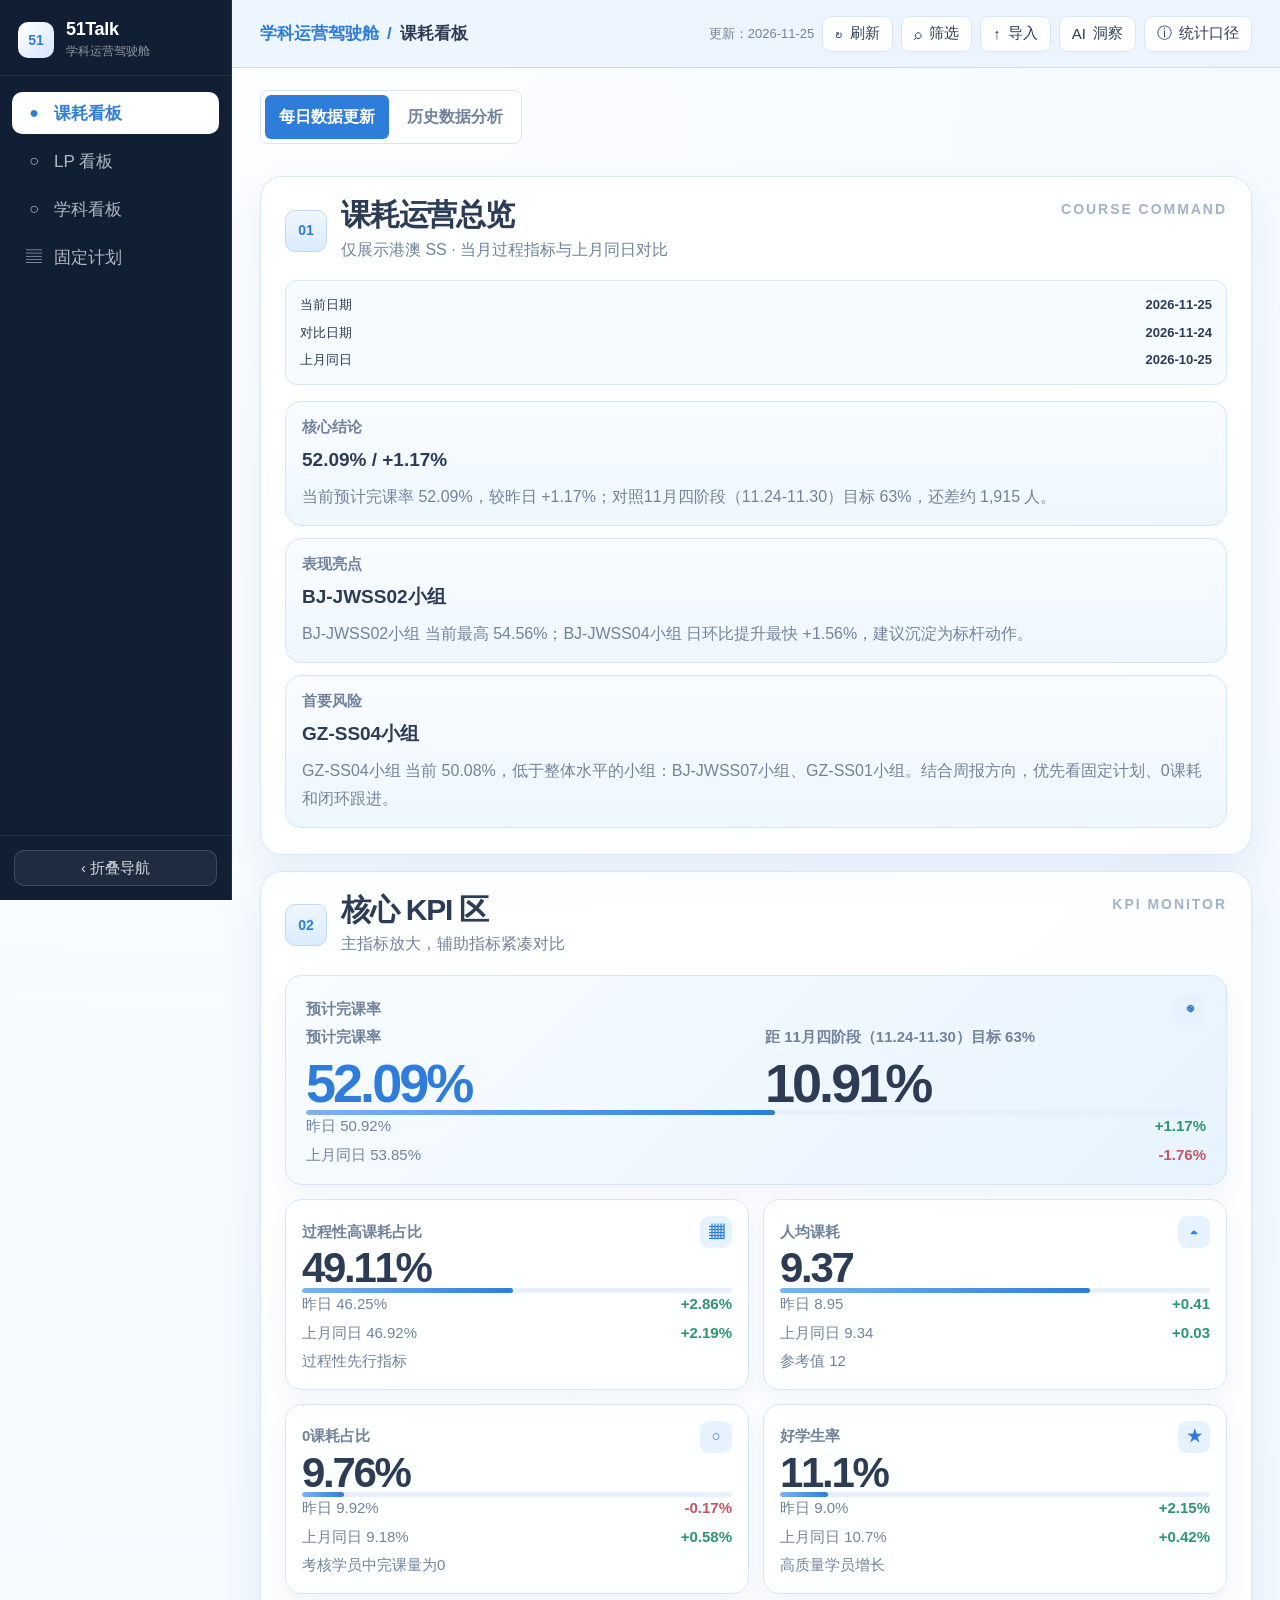
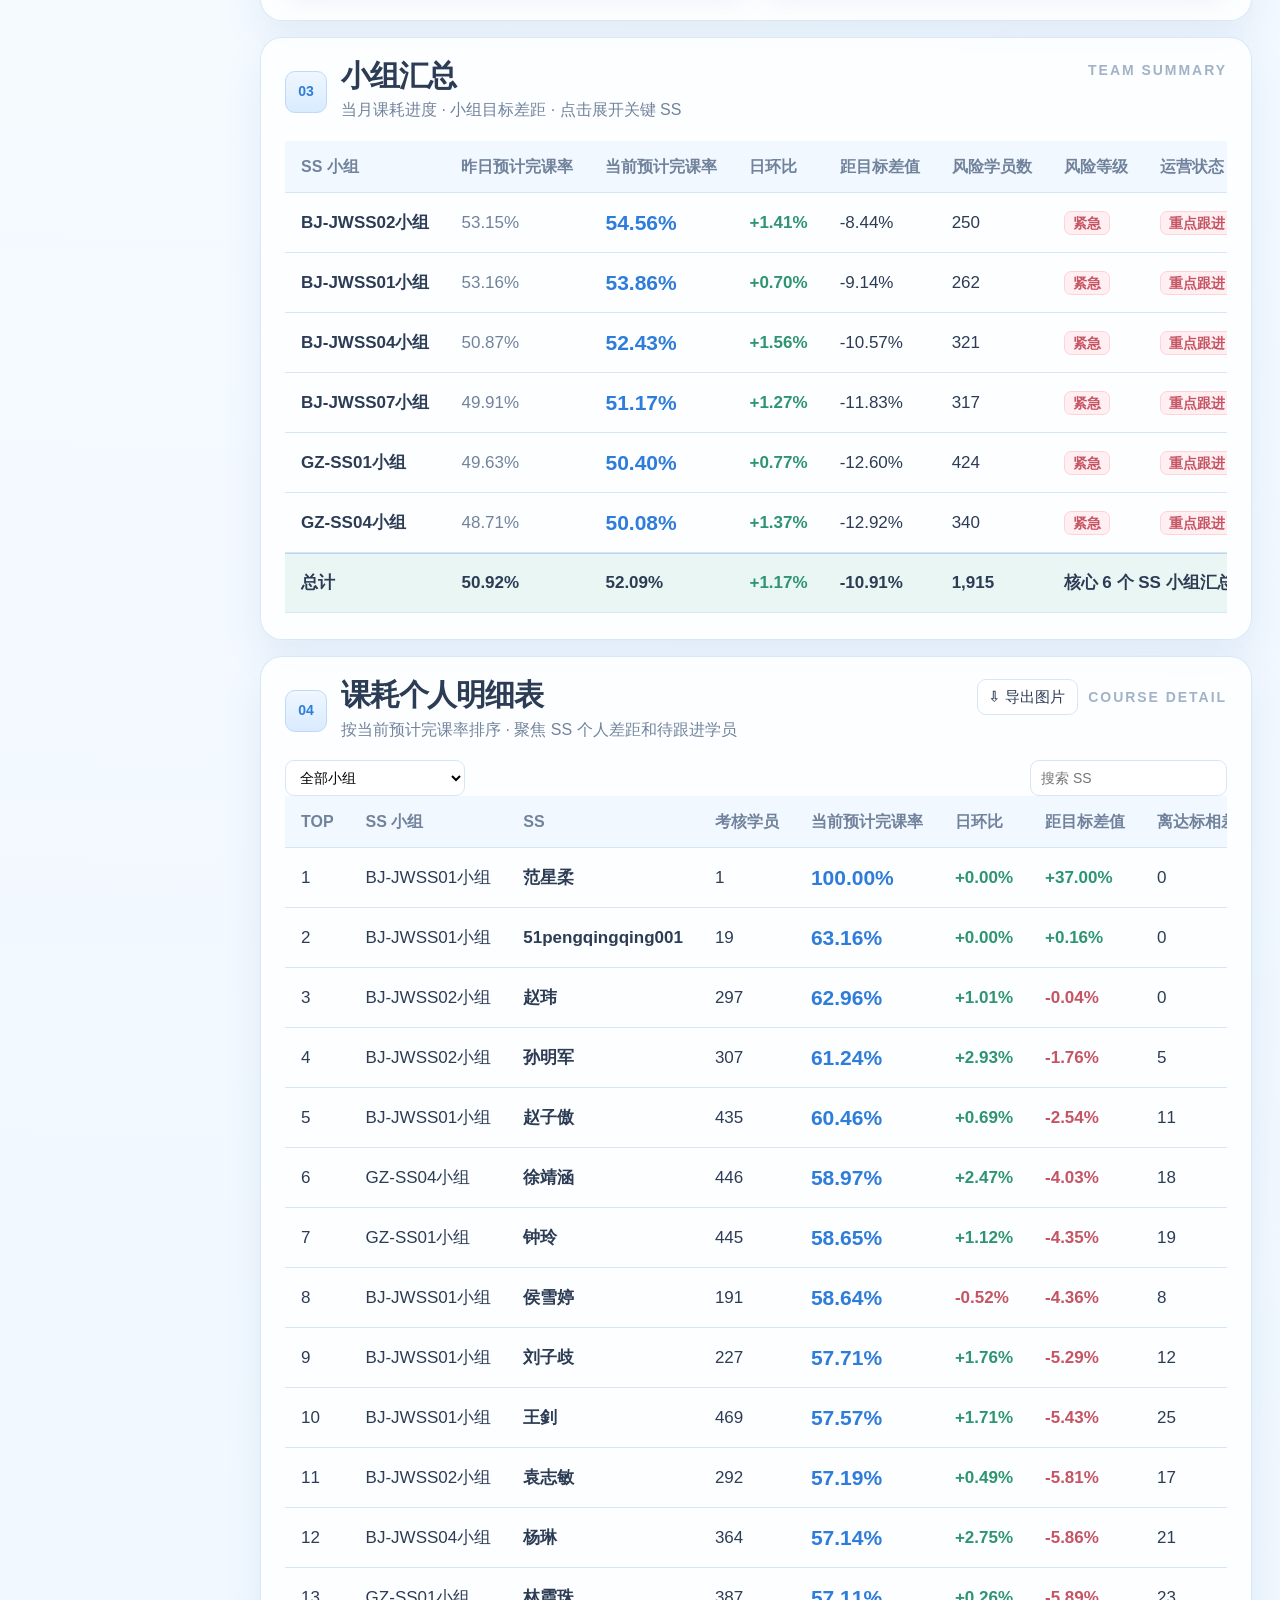
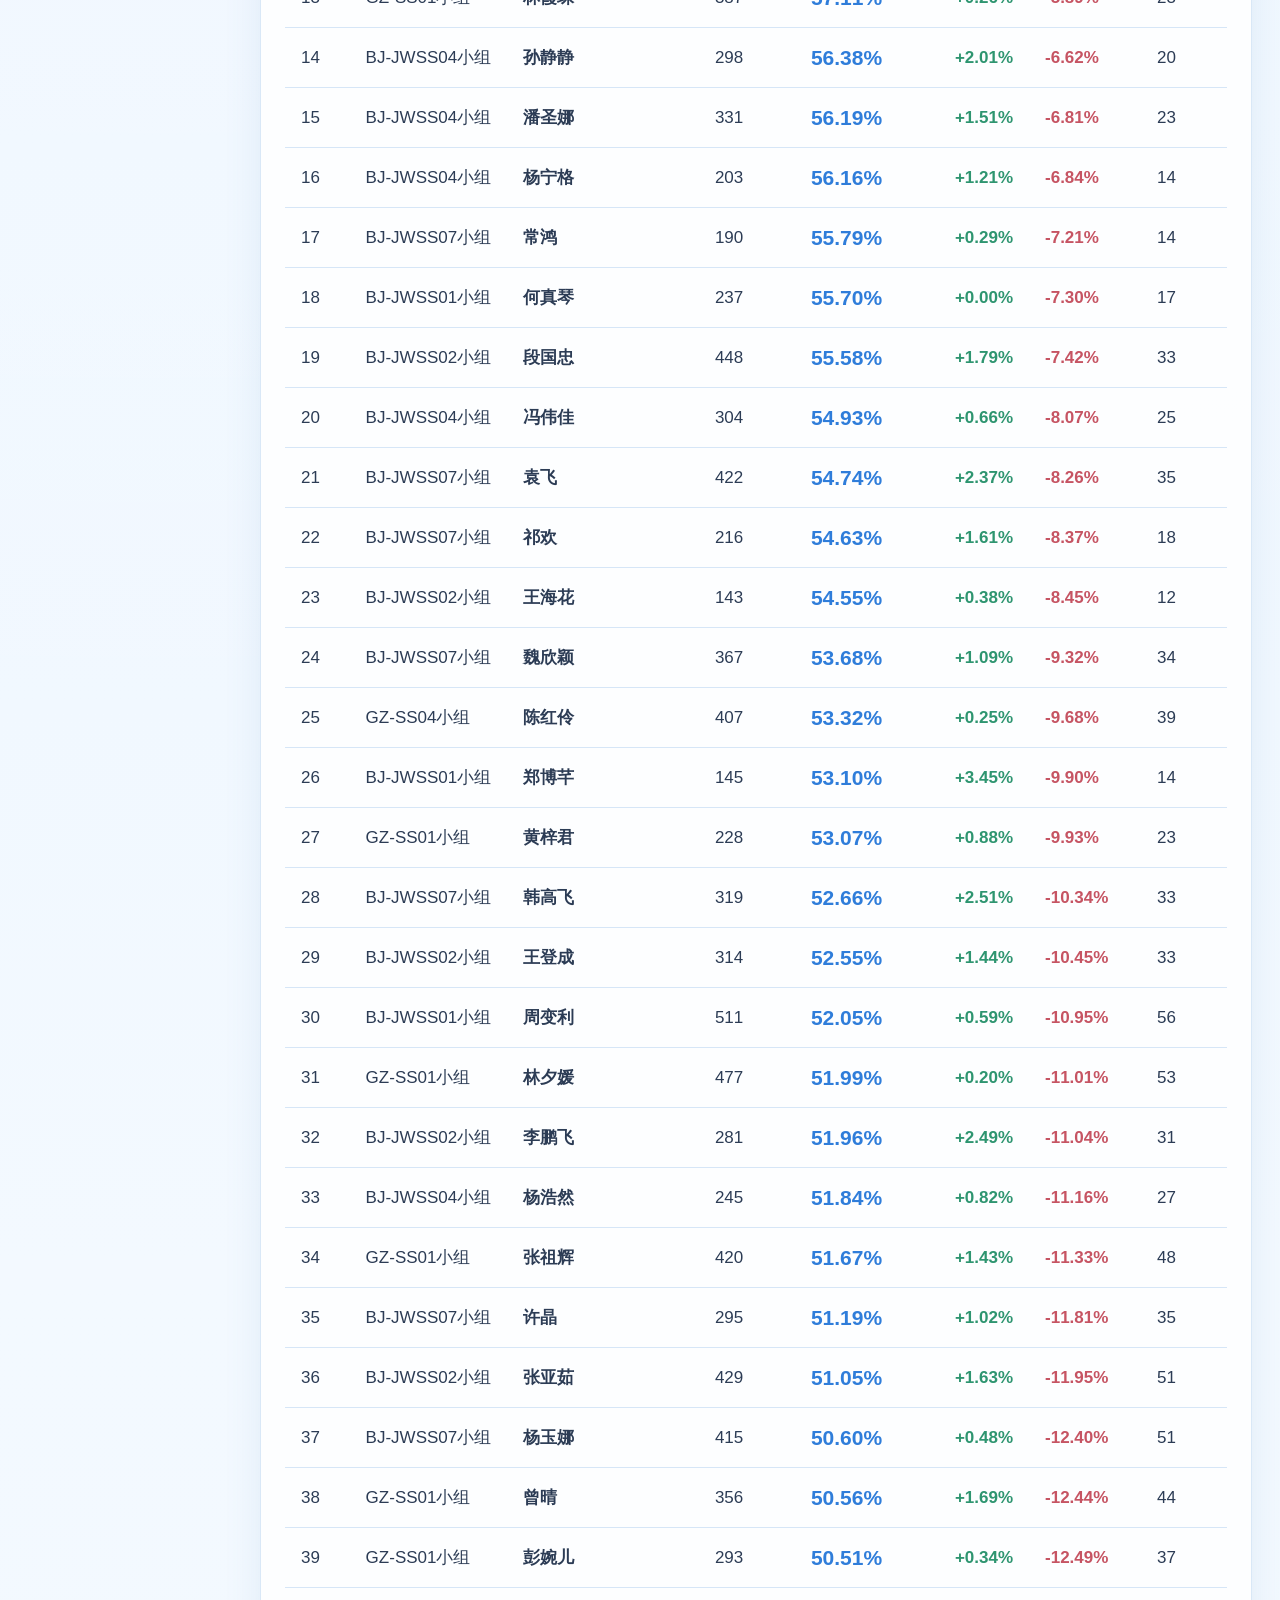
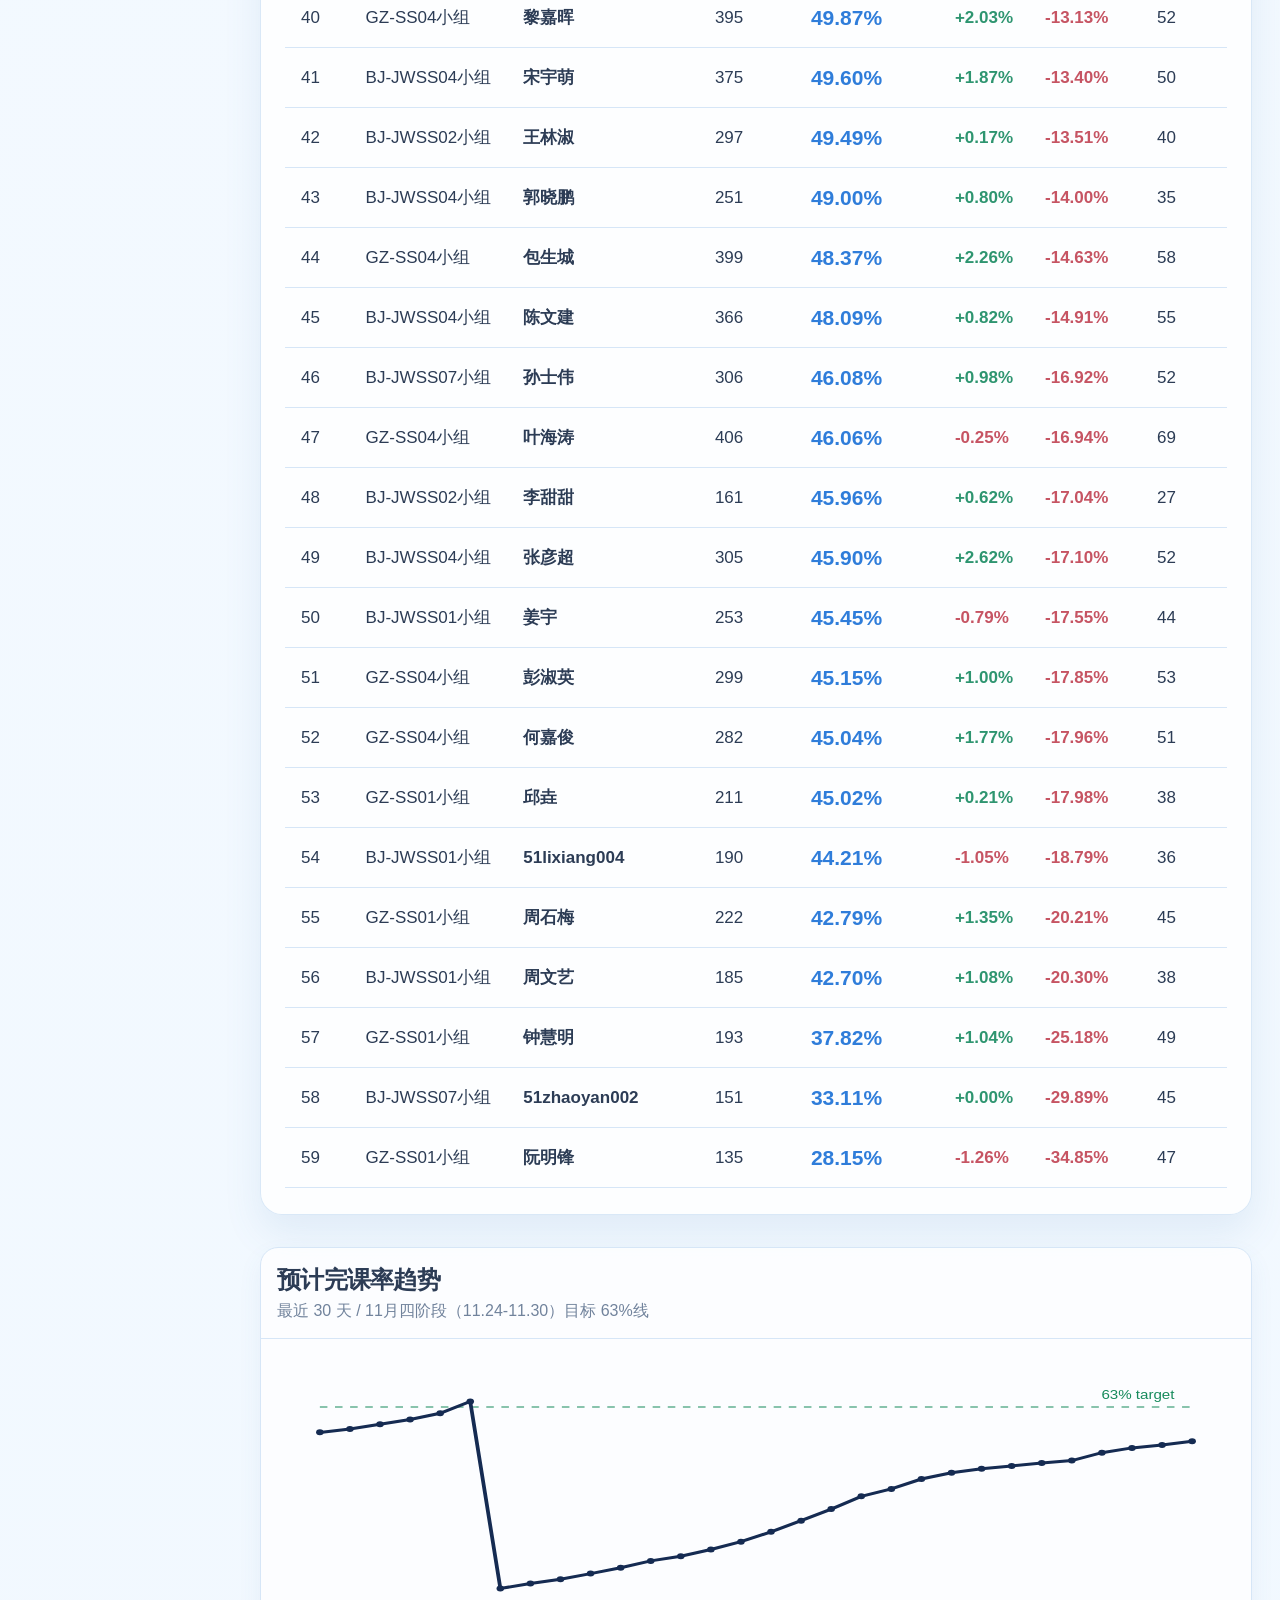
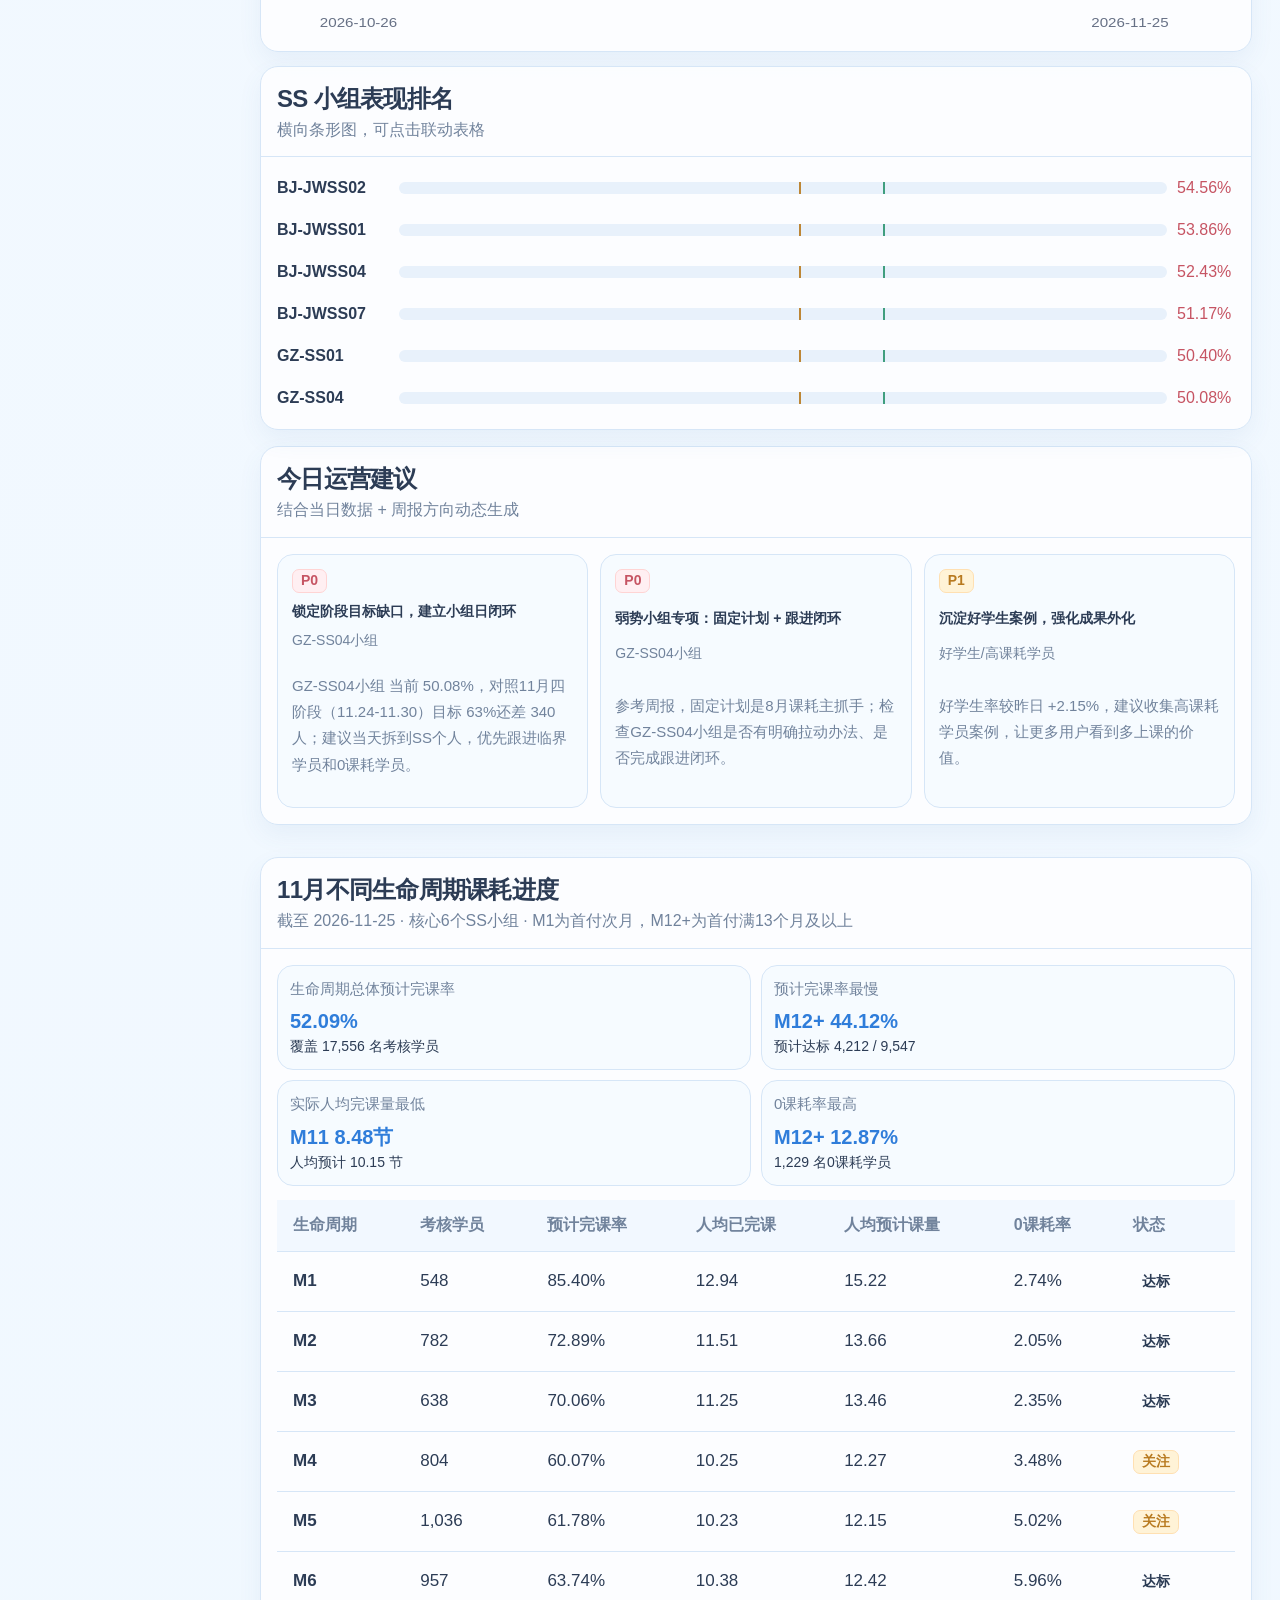
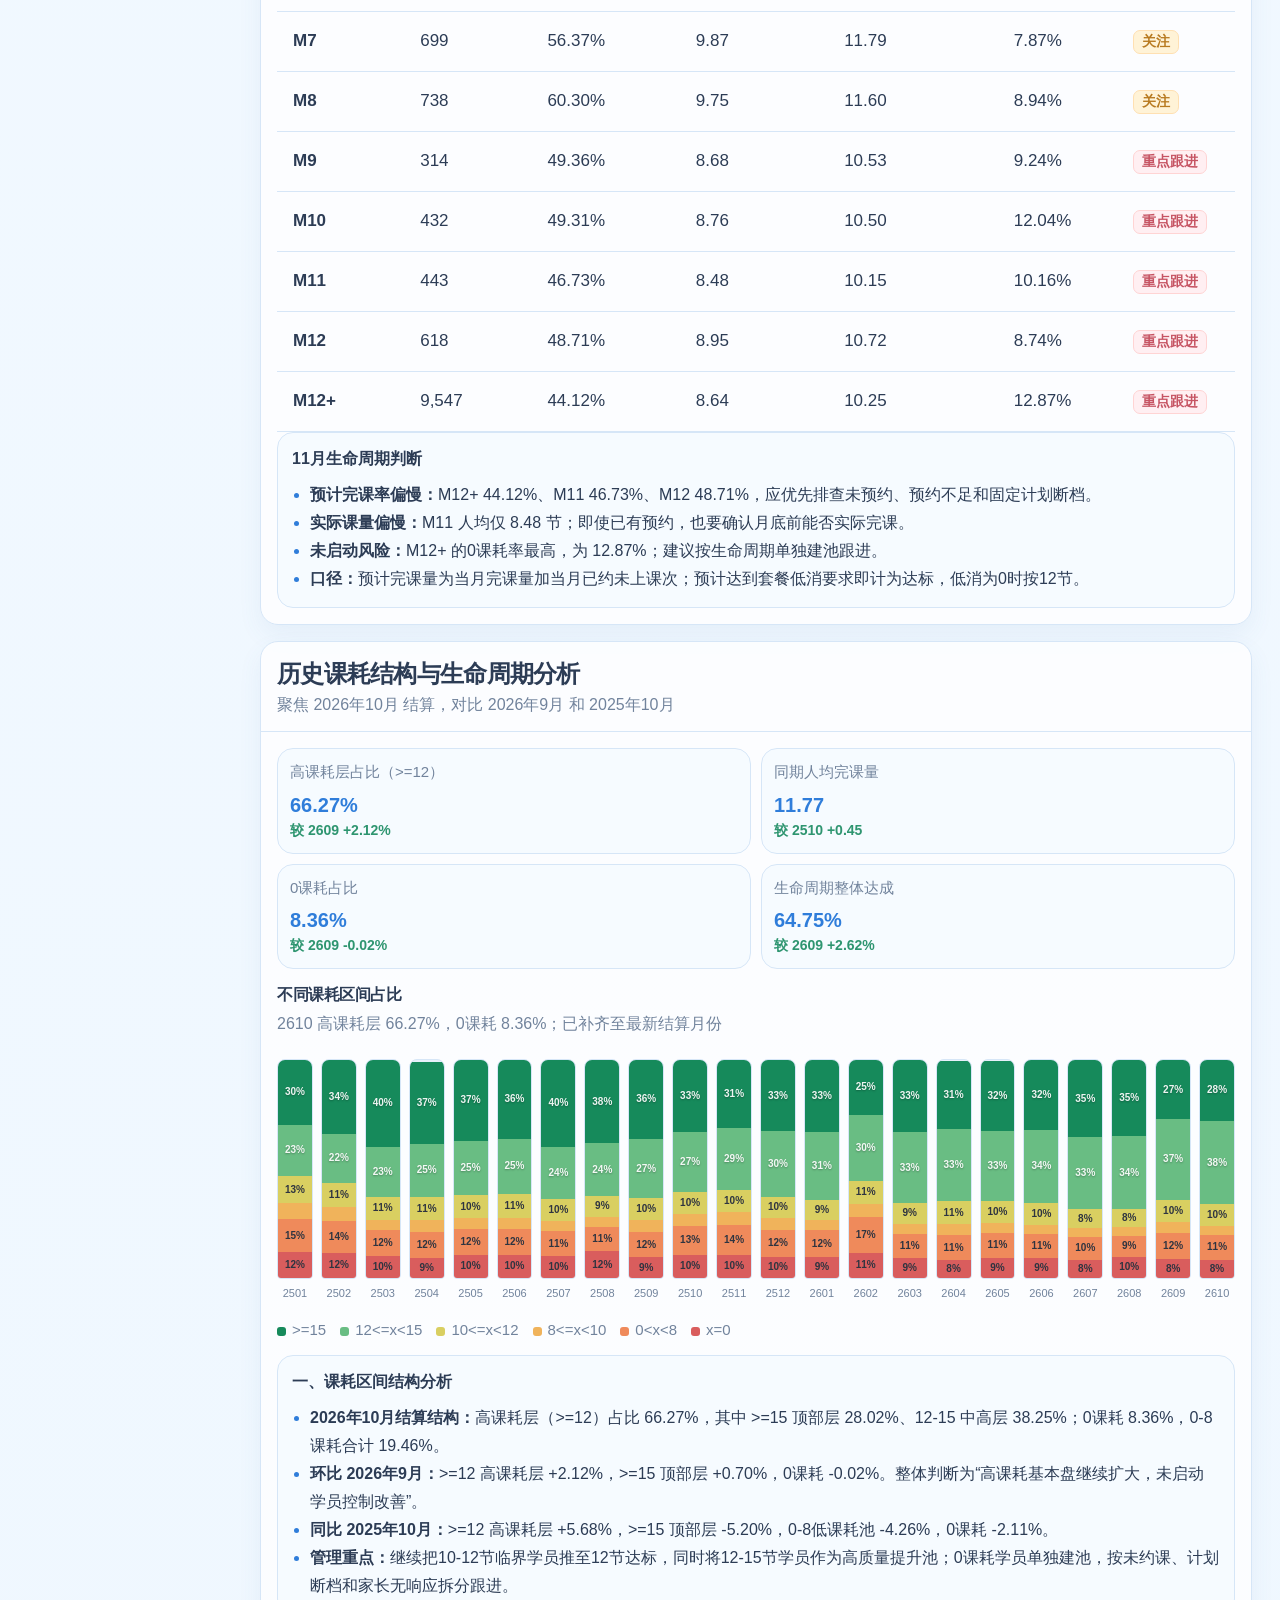
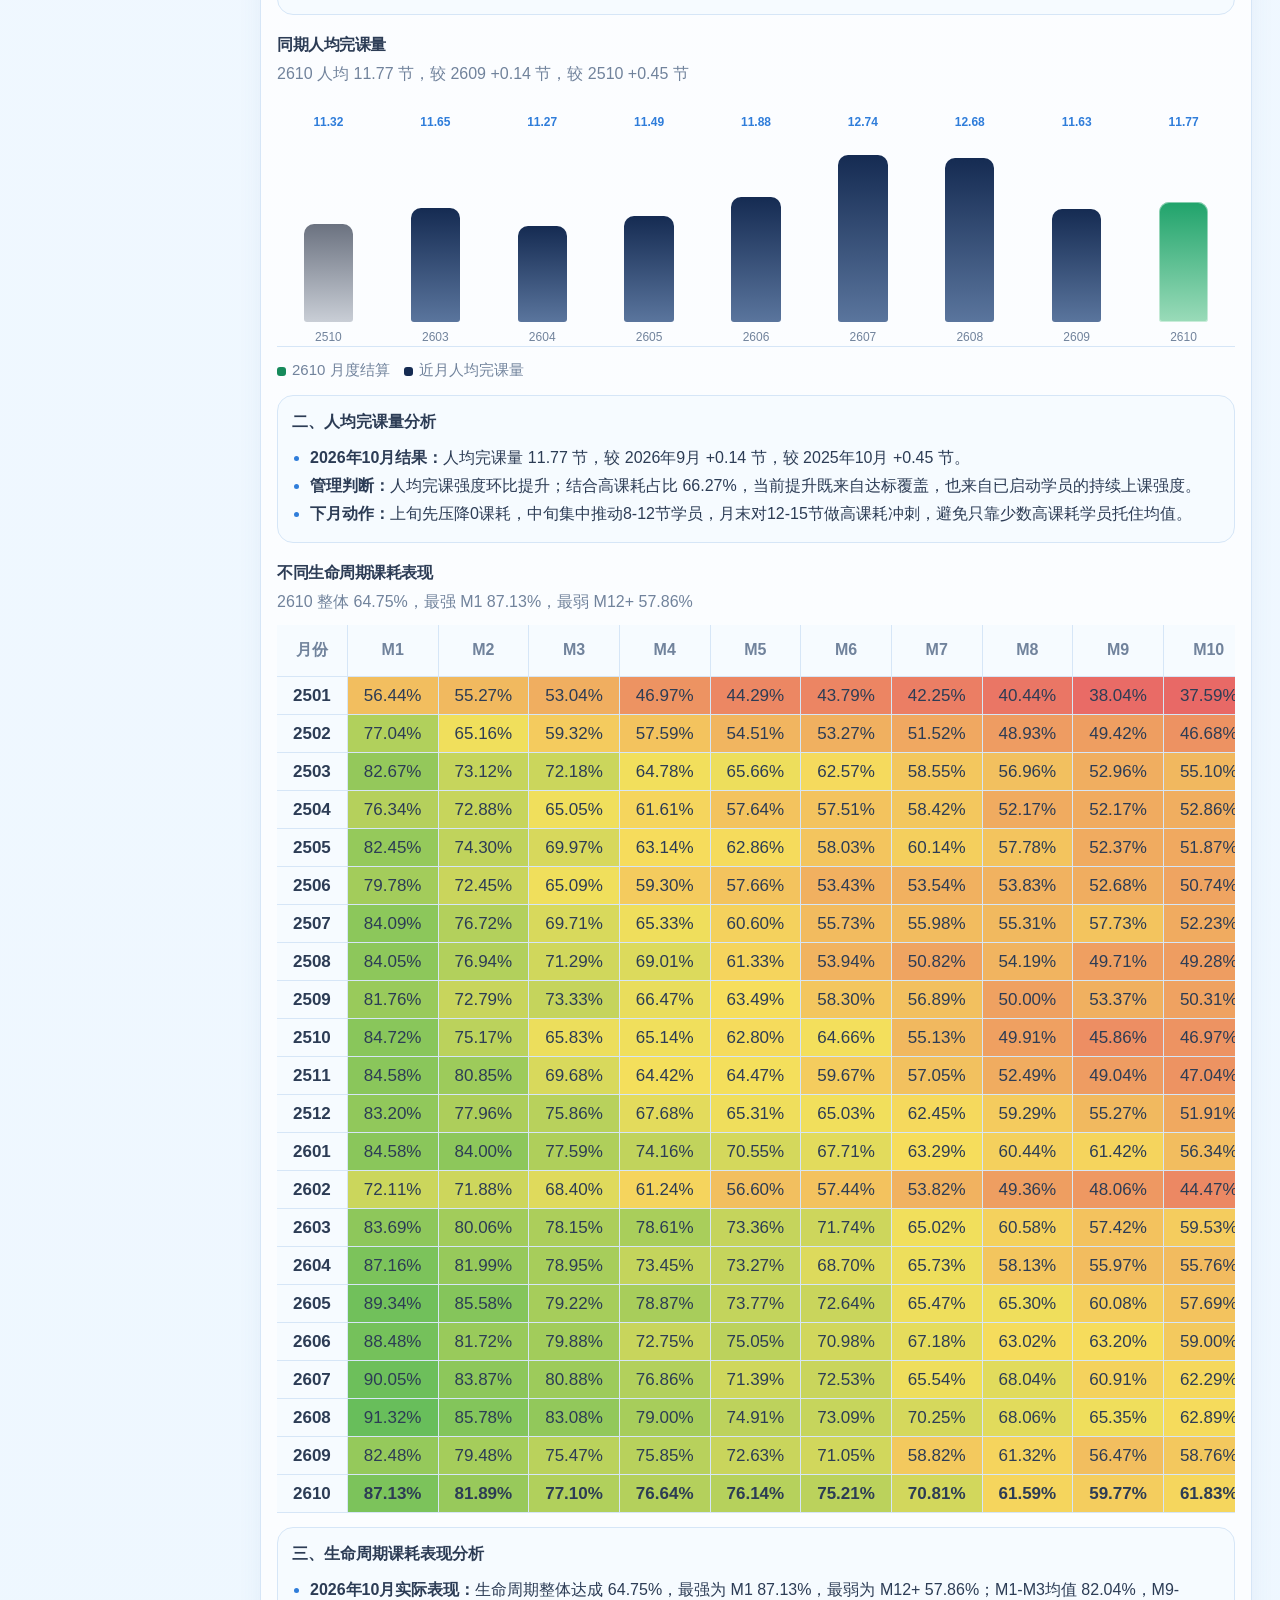
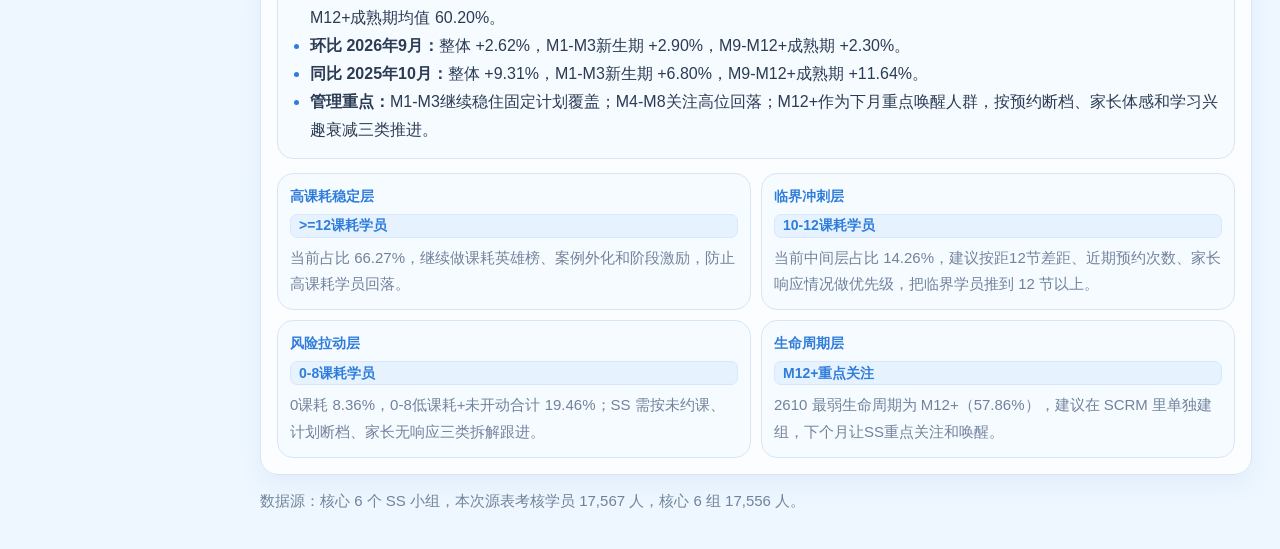
==== commit 073fc15b: "Update course dashboard data for 2026-11-25" ====
--- a/ss-course-consumption-dashboard.html
+++ b/ss-course-consumption-dashboard.html
@@ -195,7 +195,7 @@
 <body>
 <div id="app"></div>
 <script>
-const DATA = {"currentDate": "2026-11-24", "isSettlement": false, "priorDate": "2026-11-23", "lastMonthDate": "2026-10-24", "target": 0.63, "targetLabel": "11月四阶段（11.24-11.30）目标 63%", "targetMilestones": [{"day": 11, "target": 0.26}, {"day": 17, "target": 0.44}, {"day": 23, "target": 0.52}, {"day": 30, "target": 0.63}], "completionRate": {"current": 0.5092, "prior": 0.49963, "last_month": 0.522396, "delta": 0.00957, "last_month_delta": -0.013196}, "overallMetrics": {"avg_consumption": {"current": 8.9535, "prior": 8.5584, "last_month": 8.9352, "delta": 0.3951, "last_month_delta": 0.0183}, "process_high_ratio": {"current": 0.462546, "prior": 0.4, "last_month": 0.443529, "delta": 0.062546, "last_month_delta": 0.019017}, "good_student_rate": {"current": 0.090003, "prior": 0.076104, "last_month": 0.091899, "delta": 0.013899, "last_month_delta": -0.001896}, "zero_consumption_ratio": {"current": 0.099231, "prior": 0.101794, "last_month": 0.094099, "delta": -0.002563, "last_month_delta": 0.005132}}, "groupRows": [{"date": "2026-11-24", "group": "BJ-JWSS01小组", "assessed": 2863, "qualified": 1522, "rate": 0.53161, "prior_rate": 0.525672, "lift": 0.005938, "gap_rate": 0.09839, "gap_students": 281.69}, {"date": "2026-11-24", "group": "BJ-JWSS02小组", "assessed": 2969, "qualified": 1578, "rate": 0.531492, "prior_rate": 0.517683, "lift": 0.013809, "gap_rate": 0.098508, "gap_students": 292.47}, {"date": "2026-11-24", "group": "BJ-JWSS04小组", "assessed": 3041, "qualified": 1547, "rate": 0.508714, "prior_rate": 0.499178, "lift": 0.009536, "gap_rate": 0.121286, "gap_students": 368.83}, {"date": "2026-11-24", "group": "BJ-JWSS07小组", "assessed": 2681, "qualified": 1338, "rate": 0.499068, "prior_rate": 0.488624, "lift": 0.010444, "gap_rate": 0.130932, "gap_students": 351.03}, {"date": "2026-11-24", "group": "GZ-SS01小组", "assessed": 3367, "qualified": 1671, "rate": 0.496287, "prior_rate": 0.486189, "lift": 0.010098, "gap_rate": 0.133713, "gap_students": 450.21}, {"date": "2026-11-24", "group": "GZ-SS04小组", "assessed": 2634, "qualified": 1283, "rate": 0.487092, "prior_rate": 0.479879, "lift": 0.007213, "gap_rate": 0.142908, "gap_students": 376.42}, {"group": "总计", "assessed": 17555, "qualified": 8939, "rate": 0.5092, "prior_rate": 0.49963, "lift": 0.00957, "gap_rate": 0.1208, "gap_students": 2120.64}], "personRows": [{"date": "2026-11-24", "assessed": 1, "qualified": 1, "group": "BJ-JWSS01小组", "ss": "范星柔", "rate": 1.0, "prior_rate": 1.0, "lift": 0.0, "lift_students": 0.0, "gap_rate": -0.37, "gap_students": -0.37, "ss_account": "51fanxingrou"}, {"date": "2026-11-24", "assessed": 19, "qualified": 12, "group": "BJ-JWSS01小组", "ss": "51pengqingqing001", "rate": 0.631579, "prior_rate": 0.631579, "lift": 0.0, "lift_students": 0.0, "gap_rate": -0.001579, "gap_students": -0.03, "ss_account": "51pengqingqing001"}, {"date": "2026-11-24", "assessed": 297, "qualified": 184, "group": "BJ-JWSS02小组", "ss": "赵玮", "rate": 0.619529, "prior_rate": 0.602694, "lift": 0.016835, "lift_students": 5.0, "gap_rate": 0.010471, "gap_students": 3.11, "ss_account": "51zhaowei001"}, {"date": "2026-11-24", "assessed": 435, "qualified": 260, "group": "BJ-JWSS01小组", "ss": "赵子傲", "rate": 0.597701, "prior_rate": 0.583908, "lift": 0.013793, "lift_students": 6.0, "gap_rate": 0.032299, "gap_students": 14.05, "ss_account": "51zhaoziao"}, {"date": "2026-11-24", "assessed": 191, "qualified": 113, "group": "BJ-JWSS01小组", "ss": "侯雪婷", "rate": 0.591623, "prior_rate": 0.575916, "lift": 0.015707, "lift_students": 3.0, "gap_rate": 0.038377, "gap_students": 7.33, "ss_account": "51houxueting002"}, {"date": "2026-11-24", "assessed": 307, "qualified": 179, "group": "BJ-JWSS02小组", "ss": "孙明军", "rate": 0.583062, "prior_rate": 0.560261, "lift": 0.022801, "lift_students": 7.0, "gap_rate": 0.046938, "gap_students": 14.41, "ss_account": "51sunmingjun"}, {"date": "2026-11-24", "assessed": 445, "qualified": 256, "group": "GZ-SS01小组", "ss": "钟玲", "rate": 0.575281, "prior_rate": 0.573034, "lift": 0.002247, "lift_students": 1.0, "gap_rate": 0.054719, "gap_students": 24.35, "ss_account": "51zhongling01"}, {"date": "2026-11-24", "assessed": 387, "qualified": 220, "group": "GZ-SS01小组", "ss": "林霞珠", "rate": 0.568475, "prior_rate": 0.547804, "lift": 0.020671, "lift_students": 8.0, "gap_rate": 0.061525, "gap_students": 23.81, "ss_account": "51linxiazhu001"}, {"date": "2026-11-24", "assessed": 291, "qualified": 165, "group": "BJ-JWSS02小组", "ss": "袁志敏", "rate": 0.56701, "prior_rate": 0.563574, "lift": 0.003436, "lift_students": 1.0, "gap_rate": 0.06299, "gap_students": 18.33, "ss_account": "51yuanzhimin001"}, {"date": "2026-11-24", "assessed": 446, "qualified": 252, "group": "GZ-SS04小组", "ss": "徐靖涵", "rate": 0.565022, "prior_rate": 0.558296, "lift": 0.006726, "lift_students": 3.0, "gap_rate": 0.064978, "gap_students": 28.98, "ss_account": "51xujinghan001"}, {"date": "2026-11-24", "assessed": 227, "qualified": 127, "group": "BJ-JWSS01小组", "ss": "刘子歧", "rate": 0.559471, "prior_rate": 0.555066, "lift": 0.004405, "lift_students": 1.0, "gap_rate": 0.070529, "gap_students": 16.01, "ss_account": "51liuziqi001"}, {"date": "2026-11-24", "assessed": 469, "qualified": 262, "group": "BJ-JWSS01小组", "ss": "王釗", "rate": 0.558635, "prior_rate": 0.550107, "lift": 0.008528, "lift_students": 4.0, "gap_rate": 0.071365, "gap_students": 33.47, "ss_account": "51wangzhao"}, {"date": "2026-11-24", "assessed": 237, "qualified": 132, "group": "BJ-JWSS01小组", "ss": "何真琴", "rate": 0.556962, "prior_rate": 0.56962, "lift": -0.012658, "lift_students": -3.0, "gap_rate": 0.073038, "gap_students": 17.31, "ss_account": "51hezhenqin001"}, {"date": "2026-11-24", "assessed": 191, "qualified": 106, "group": "BJ-JWSS07小组", "ss": "常鸿", "rate": 0.554974, "prior_rate": 0.539267, "lift": 0.015707, "lift_students": 3.0, "gap_rate": 0.075026, "gap_students": 14.33, "ss_account": "51changhong001"}, {"date": "2026-11-24", "assessed": 202, "qualified": 111, "group": "BJ-JWSS04小组", "ss": "杨宁格", "rate": 0.549505, "prior_rate": 0.534653, "lift": 0.014852, "lift_students": 3.0, "gap_rate": 0.080495, "gap_students": 16.26, "ss_account": "51yangningge001"}, {"date": "2026-11-24", "assessed": 331, "qualified": 181, "group": "BJ-JWSS04小组", "ss": "潘圣娜", "rate": 0.546828, "prior_rate": 0.528701, "lift": 0.018127, "lift_students": 6.0, "gap_rate": 0.083172, "gap_students": 27.53, "ss_account": "51panshengna001"}, {"date": "2026-11-24", "assessed": 364, "qualified": 198, "group": "BJ-JWSS04小组", "ss": "杨琳", "rate": 0.543956, "prior_rate": 0.535714, "lift": 0.008242, "lift_students": 3.0, "gap_rate": 0.086044, "gap_students": 31.32, "ss_account": "51yanglin07"}, {"date": "2026-11-24", "assessed": 298, "qualified": 162, "group": "BJ-JWSS04小组", "ss": "孙静静", "rate": 0.543624, "prior_rate": 0.533557, "lift": 0.010067, "lift_students": 3.0, "gap_rate": 0.086376, "gap_students": 25.74, "ss_account": "51sunjingjing001"}, {"date": "2026-11-24", "assessed": 304, "qualified": 165, "group": "BJ-JWSS04小组", "ss": "冯伟佳", "rate": 0.542763, "prior_rate": 0.529605, "lift": 0.013158, "lift_students": 4.0, "gap_rate": 0.087237, "gap_students": 26.52, "ss_account": "51fengweijia"}, {"date": "2026-11-24", "assessed": 144, "qualified": 78, "group": "BJ-JWSS02小组", "ss": "王海花", "rate": 0.541667, "prior_rate": 0.513889, "lift": 0.027778, "lift_students": 4.0, "gap_rate": 0.088333, "gap_students": 12.72, "ss_account": "51wanghaihua001"}, {"date": "2026-11-24", "assessed": 448, "qualified": 241, "group": "BJ-JWSS02小组", "ss": "段国忠", "rate": 0.537946, "prior_rate": 0.517857, "lift": 0.020089, "lift_students": 9.0, "gap_rate": 0.092054, "gap_students": 41.24, "ss_account": "duanguozhong"}, {"date": "2026-11-24", "assessed": 407, "qualified": 216, "group": "GZ-SS04小组", "ss": "陈红伶", "rate": 0.530713, "prior_rate": 0.528256, "lift": 0.002457, "lift_students": 1.0, "gap_rate": 0.099287, "gap_students": 40.41, "ss_account": "51chenhongling001"}, {"date": "2026-11-24", "assessed": 215, "qualified": 114, "group": "BJ-JWSS07小组", "ss": "祁欢", "rate": 0.530233, "prior_rate": 0.502326, "lift": 0.027907, "lift_students": 6.0, "gap_rate": 0.099767, "gap_students": 21.45, "ss_account": "51qihuan001"}, {"date": "2026-11-24", "assessed": 367, "qualified": 193, "group": "BJ-JWSS07小组", "ss": "魏欣颖", "rate": 0.525886, "prior_rate": 0.517711, "lift": 0.008175, "lift_students": 3.0, "gap_rate": 0.104114, "gap_students": 38.21, "ss_account": "51weixinying01"}, {"date": "2026-11-24", "assessed": 422, "qualified": 221, "group": "BJ-JWSS07小组", "ss": "袁飞", "rate": 0.523697, "prior_rate": 0.514218, "lift": 0.009479, "lift_students": 4.0, "gap_rate": 0.106303, "gap_students": 44.86, "ss_account": "51yuanfei"}, {"date": "2026-11-24", "assessed": 228, "qualified": 119, "group": "GZ-SS01小组", "ss": "黄梓君", "rate": 0.52193, "prior_rate": 0.508772, "lift": 0.013158, "lift_students": 3.0, "gap_rate": 0.10807, "gap_students": 24.64, "ss_account": "51huangzijun001"}, {"date": "2026-11-24", "assessed": 475, "qualified": 246, "group": "GZ-SS01小组", "ss": "林夕媛", "rate": 0.517895, "prior_rate": 0.498947, "lift": 0.018948, "lift_students": 9.0, "gap_rate": 0.112105, "gap_students": 53.25, "ss_account": "51linxiyuan"}, {"date": "2026-11-24", "assessed": 511, "qualified": 263, "group": "BJ-JWSS01小组", "ss": "周变利", "rate": 0.514677, "prior_rate": 0.518591, "lift": -0.003914, "lift_students": -2.0, "gap_rate": 0.115323, "gap_students": 58.93, "ss_account": "zhoubianli"}, {"date": "2026-11-24", "assessed": 315, "qualified": 161, "group": "BJ-JWSS02小组", "ss": "王登成", "rate": 0.511111, "prior_rate": 0.498413, "lift": 0.012698, "lift_students": 4.0, "gap_rate": 0.118889, "gap_students": 37.45, "ss_account": "51wangdengcheng001"}, {"date": "2026-11-24", "assessed": 245, "qualified": 125, "group": "BJ-JWSS04小组", "ss": "杨浩然", "rate": 0.510204, "prior_rate": 0.497959, "lift": 0.012245, "lift_students": 3.0, "gap_rate": 0.119796, "gap_students": 29.35, "ss_account": "51yanghaoran001"}, {"date": "2026-11-24", "assessed": 420, "qualified": 211, "group": "GZ-SS01小组", "ss": "张祖辉", "rate": 0.502381, "prior_rate": 0.483333, "lift": 0.019048, "lift_students": 8.0, "gap_rate": 0.127619, "gap_students": 53.6, "ss_account": "51zhangzuhui001"}, {"date": "2026-11-24", "assessed": 293, "qualified": 147, "group": "GZ-SS01小组", "ss": "彭婉儿", "rate": 0.501706, "prior_rate": 0.508532, "lift": -0.006826, "lift_students": -2.0, "gap_rate": 0.128294, "gap_students": 37.59, "ss_account": "51pengwaner001"}, {"date": "2026-11-24", "assessed": 295, "qualified": 148, "group": "BJ-JWSS07小组", "ss": "许晶", "rate": 0.501695, "prior_rate": 0.515254, "lift": -0.013559, "lift_students": -4.0, "gap_rate": 0.128305, "gap_students": 37.85, "ss_account": "51xujing002"}, {"date": "2026-11-24", "assessed": 319, "qualified": 160, "group": "BJ-JWSS07小组", "ss": "韩高飞", "rate": 0.501567, "prior_rate": 0.479624, "lift": 0.021943, "lift_students": 7.0, "gap_rate": 0.128433, "gap_students": 40.97, "ss_account": "51hangaofei"}, {"date": "2026-11-24", "assessed": 415, "qualified": 208, "group": "BJ-JWSS07小组", "ss": "杨玉娜", "rate": 0.501205, "prior_rate": 0.491566, "lift": 0.009639, "lift_students": 4.0, "gap_rate": 0.128795, "gap_students": 53.45, "ss_account": "yangyuna01"}, {"date": "2026-11-24", "assessed": 145, "qualified": 72, "group": "BJ-JWSS01小组", "ss": "郑博芊", "rate": 0.496552, "prior_rate": 0.482759, "lift": 0.013793, "lift_students": 2.0, "gap_rate": 0.133448, "gap_students": 19.35, "ss_account": "51zhengboqian001"}, {"date": "2026-11-24", "assessed": 281, "qualified": 139, "group": "BJ-JWSS02小组", "ss": "李鹏飞", "rate": 0.494662, "prior_rate": 0.487544, "lift": 0.007118, "lift_students": 2.0, "gap_rate": 0.135338, "gap_students": 38.03, "ss_account": "51lipengfei07"}, {"date": "2026-11-24", "assessed": 429, "qualified": 212, "group": "BJ-JWSS02小组", "ss": "张亚茹", "rate": 0.494172, "prior_rate": 0.482517, "lift": 0.011655, "lift_students": 5.0, "gap_rate": 0.135828, "gap_students": 58.27, "ss_account": "51zhangyaru03"}, {"date": "2026-11-24", "assessed": 296, "qualified": 146, "group": "BJ-JWSS02小组", "ss": "王林淑", "rate": 0.493243, "prior_rate": 0.483108, "lift": 0.010135, "lift_students": 3.0, "gap_rate": 0.136757, "gap_students": 40.48, "ss_account": "51wanglinshu"}, {"date": "2026-11-24", "assessed": 356, "qualified": 174, "group": "GZ-SS01小组", "ss": "曾晴", "rate": 0.488764, "prior_rate": 0.485955, "lift": 0.002809, "lift_students": 1.0, "gap_rate": 0.141236, "gap_students": 50.28, "ss_account": "51zengqing"}, {"date": "2026-11-24", "assessed": 251, "qualified": 121, "group": "BJ-JWSS04小组", "ss": "郭晓鹏", "rate": 0.482072, "prior_rate": 0.478088, "lift": 0.003984, "lift_students": 1.0, "gap_rate": 0.147928, "gap_students": 37.13, "ss_account": "guoxiaopeng"}, {"date": "2026-11-24", "assessed": 395, "qualified": 189, "group": "GZ-SS04小组", "ss": "黎嘉晖", "rate": 0.478481, "prior_rate": 0.475949, "lift": 0.002532, "lift_students": 1.0, "gap_rate": 0.151519, "gap_students": 59.85, "ss_account": "51lijiahui002"}, {"date": "2026-11-24", "assessed": 375, "qualified": 179, "group": "BJ-JWSS04小组", "ss": "宋宇萌", "rate": 0.477333, "prior_rate": 0.482667, "lift": -0.005334, "lift_students": -2.0, "gap_rate": 0.152667, "gap_students": 57.25, "ss_account": "51songyumeng"}, {"date": "2026-11-24", "assessed": 366, "qualified": 173, "group": "BJ-JWSS04小组", "ss": "陈文建", "rate": 0.472678, "prior_rate": 0.45082, "lift": 0.021858, "lift_students": 8.0, "gap_rate": 0.157322, "gap_students": 57.58, "ss_account": "chenwenjian"}, {"date": "2026-11-24", "assessed": 406, "qualified": 188, "group": "GZ-SS04小组", "ss": "叶海涛", "rate": 0.463054, "prior_rate": 0.460591, "lift": 0.002463, "lift_students": 1.0, "gap_rate": 0.166946, "gap_students": 67.78, "ss_account": "51yehaitao001"}, {"date": "2026-11-24", "assessed": 253, "qualified": 117, "group": "BJ-JWSS01小组", "ss": "姜宇", "rate": 0.462451, "prior_rate": 0.450593, "lift": 0.011858, "lift_students": 3.0, "gap_rate": 0.167549, "gap_students": 42.39, "ss_account": "51jiangyu001"}, {"date": "2026-11-24", "assessed": 399, "qualified": 184, "group": "GZ-SS04小组", "ss": "包生城", "rate": 0.461153, "prior_rate": 0.441103, "lift": 0.02005, "lift_students": 8.0, "gap_rate": 0.168847, "gap_students": 67.37, "ss_account": "51baoshengcheng"}, {"date": "2026-11-24", "assessed": 161, "qualified": 73, "group": "BJ-JWSS02小组", "ss": "李甜甜", "rate": 0.453416, "prior_rate": 0.447205, "lift": 0.006211, "lift_students": 1.0, "gap_rate": 0.176584, "gap_students": 28.43, "ss_account": "51litiantian001"}, {"date": "2026-11-24", "assessed": 190, "qualified": 86, "group": "BJ-JWSS01小组", "ss": "51lixiang004", "rate": 0.452632, "prior_rate": 0.452632, "lift": 0.0, "lift_students": 0.0, "gap_rate": 0.177368, "gap_students": 33.7, "ss_account": "51lixiang004"}, {"date": "2026-11-24", "assessed": 306, "qualified": 138, "group": "BJ-JWSS07小组", "ss": "孙士伟", "rate": 0.45098, "prior_rate": 0.434641, "lift": 0.016339, "lift_students": 5.0, "gap_rate": 0.17902, "gap_students": 54.78, "ss_account": "51sunshiwei001"}, {"date": "2026-11-24", "assessed": 212, "qualified": 95, "group": "GZ-SS01小组", "ss": "邱垚", "rate": 0.448113, "prior_rate": 0.429245, "lift": 0.018868, "lift_students": 4.0, "gap_rate": 0.181887, "gap_students": 38.56, "ss_account": "51qiuyao001"}, {"date": "2026-11-24", "assessed": 299, "qualified": 132, "group": "GZ-SS04小组", "ss": "彭淑英", "rate": 0.441472, "prior_rate": 0.441472, "lift": 0.0, "lift_students": 0.0, "gap_rate": 0.188528, "gap_students": 56.37, "ss_account": "51pengshuying001"}, {"date": "2026-11-24", "assessed": 305, "qualified": 132, "group": "BJ-JWSS04小组", "ss": "张彦超", "rate": 0.432787, "prior_rate": 0.432787, "lift": 0.0, "lift_students": 0.0, "gap_rate": 0.197213, "gap_students": 60.15, "ss_account": "51zhangyanchao001"}, {"date": "2026-11-24", "assessed": 282, "qualified": 122, "group": "GZ-SS04小组", "ss": "何嘉俊", "rate": 0.432624, "prior_rate": 0.414894, "lift": 0.01773, "lift_students": 5.0, "gap_rate": 0.197376, "gap_students": 55.66, "ss_account": "51hejiajun001"}, {"date": "2026-11-24", "assessed": 185, "qualified": 77, "group": "BJ-JWSS01小组", "ss": "周文艺", "rate": 0.416216, "prior_rate": 0.4, "lift": 0.016216, "lift_students": 3.0, "gap_rate": 0.213784, "gap_students": 39.55, "ss_account": "51zhouwenyi001"}, {"date": "2026-11-24", "assessed": 222, "qualified": 92, "group": "GZ-SS01小组", "ss": "周石梅", "rate": 0.414414, "prior_rate": 0.423423, "lift": -0.009009, "lift_students": -2.0, "gap_rate": 0.215586, "gap_students": 47.86, "ss_account": "51zhoushimei001"}, {"date": "2026-11-24", "assessed": 193, "qualified": 71, "group": "GZ-SS01小组", "ss": "钟慧明", "rate": 0.367876, "prior_rate": 0.352332, "lift": 0.015544, "lift_students": 3.0, "gap_rate": 0.262124, "gap_students": 50.59, "ss_account": "51zhonghuiming001"}, {"date": "2026-11-24", "assessed": 151, "qualified": 50, "group": "BJ-JWSS07小组", "ss": "51zhaoyan002", "rate": 0.331126, "prior_rate": 0.331126, "lift": 0.0, "lift_students": 0.0, "gap_rate": 0.298874, "gap_students": 45.13, "ss_account": "51zhaoyan002"}, {"date": "2026-11-24", "assessed": 136, "qualified": 40, "group": "GZ-SS01小组", "ss": "阮明锋", "rate": 0.294118, "prior_rate": 0.286765, "lift": 0.007353, "lift_students": 1.0, "gap_rate": 0.335882, "gap_students": 45.68, "ss_account": "51ruanmingfeng001"}], "trend": [{"date": "2026-07-24", "rate": 0.533292, "assessed": 17587}, {"date": "2026-07-25", "rate": 0.548587, "assessed": 17587}, {"date": "2026-07-26", "rate": 0.57008, "assessed": 17587}, {"date": "2026-07-27", "rate": 0.58657, "assessed": 17587}, {"date": "2026-07-28", "rate": 0.601296, "assessed": 17587}, {"date": "2026-07-29", "rate": 0.619776, "assessed": 17587}, {"date": "2026-07-30", "rate": 0.640607, "assessed": 17588}, {"date": "2026-07-31", "rate": 0.667842, "assessed": 17588}, {"date": "2026-08-01", "rate": 0.078818, "assessed": 17661}, {"date": "2026-08-02", "rate": 0.093653, "assessed": 17661}, {"date": "2026-08-03", "rate": 0.111942, "assessed": 17661}, {"date": "2026-08-04", "rate": 0.1304, "assessed": 17661}, {"date": "2026-08-05", "rate": 0.150105, "assessed": 17661}, {"date": "2026-08-06", "rate": 0.170432, "assessed": 17661}, {"date": "2026-08-07", "rate": 0.187995, "assessed": 17660}, {"date": "2026-08-08", "rate": 0.206036, "assessed": 17662}, {"date": "2026-08-09", "rate": 0.230268, "assessed": 17662}, {"date": "2026-08-10", "rate": 0.25586, "assessed": 17662}, {"date": "2026-08-11", "rate": 0.285755, "assessed": 17662}, {"date": "2026-08-12", "rate": 0.319726, "assessed": 17662}, {"date": "2026-08-13", "rate": 0.352282, "assessed": 17662}, {"date": "2026-08-14", "rate": 0.381271, "assessed": 17662}, {"date": "2026-08-15", "rate": 0.401936, "assessed": 17662}, {"date": "2026-08-16", "rate": 0.42993, "assessed": 17661}, {"date": "2026-08-17", "rate": 0.449691, "assessed": 17661}, {"date": "2026-08-18", "rate": 0.461582, "assessed": 17661}, {"date": "2026-08-19", "rate": 0.475568, "assessed": 17661}, {"date": "2026-08-20", "rate": 0.487345, "assessed": 17661}, {"date": "2026-08-21", "rate": 0.499462, "assessed": 17661}, {"date": "2026-08-22", "rate": 0.507954, "assessed": 17663}, {"date": "2026-08-23", "rate": 0.525619, "assessed": 17663}, {"date": "2026-08-24", "rate": 0.542974, "assessed": 17662}, {"date": "2026-08-25", "rate": 0.55492, "assessed": 17662}, {"date": "2026-08-26", "rate": 0.569334, "assessed": 17661}, {"date": "2026-08-27", "rate": 0.58606, "assessed": 17662}, {"date": "2026-08-28", "rate": 0.59957, "assessed": 17661}, {"date": "2026-08-29", "rate": 0.616953, "assessed": 17661}, {"date": "2026-08-30", "rate": 0.643452, "assessed": 17661}, {"date": "2026-08-31", "rate": 0.673405, "assessed": 17661}, {"date": "2026-09-01", "rate": 0.064936, "assessed": 17525}, {"date": "2026-09-02", "rate": 0.075549, "assessed": 17525}, {"date": "2026-09-03", "rate": 0.087046, "assessed": 17531}, {"date": "2026-09-04", "rate": 0.104729, "assessed": 17531}, {"date": "2026-09-05", "rate": 0.122469, "assessed": 17531}, {"date": "2026-09-06", "rate": 0.147274, "assessed": 17532}, {"date": "2026-09-07", "rate": 0.167922, "assessed": 17532}, {"date": "2026-09-08", "rate": 0.188388, "assessed": 17533}, {"date": "2026-09-09", "rate": 0.214225, "assessed": 17533}, {"date": "2026-09-10", "rate": 0.241074, "assessed": 17534}, {"date": "2026-09-11", "rate": 0.276491, "assessed": 17534}, {"date": "2026-09-12", "rate": 0.307043, "assessed": 17535}, {"date": "2026-09-13", "rate": 0.349492, "assessed": 17534}, {"date": "2026-09-14", "rate": 0.380404, "assessed": 17534}, {"date": "2026-09-15", "rate": 0.41046, "assessed": 17534}, {"date": "2026-09-16", "rate": 0.427398, "assessed": 17534}, {"date": "2026-09-17", "rate": 0.439831, "assessed": 17534}, {"date": "2026-09-18", "rate": 0.447277, "assessed": 17535}, {"date": "2026-09-19", "rate": 0.454634, "assessed": 17535}, {"date": "2026-09-20", "rate": 0.46775, "assessed": 17535}, {"date": "2026-09-21", "rate": 0.480753, "assessed": 17535}, {"date": "2026-09-22", "rate": 0.491189, "assessed": 17535}, {"date": "2026-09-23", "rate": 0.500998, "assessed": 17535}, {"date": "2026-09-24", "rate": 0.506729, "assessed": 17536}, {"date": "2026-09-25", "rate": 0.502794, "assessed": 17536}, {"date": "2026-09-26", "rate": 0.517564, "assessed": 17536}, {"date": "2026-09-27", "rate": 0.54083, "assessed": 17536}, {"date": "2026-09-30", "rate": 0.621464, "assessed": 17536}, {"date": "2026-10-01", "rate": 0.06433, "assessed": 17721}, {"date": "2026-10-02", "rate": 0.072569, "assessed": 17721}, {"date": "2026-10-03", "rate": 0.083014, "assessed": 17720}, {"date": "2026-10-04", "rate": 0.09684, "assessed": 17720}, {"date": "2026-10-05", "rate": 0.113093, "assessed": 17720}, {"date": "2026-10-06", "rate": 0.131701, "assessed": 17722}, {"date": "2026-10-07", "rate": 0.152579, "assessed": 17722}, {"date": "2026-10-08", "rate": 0.172554, "assessed": 17722}, {"date": "2026-10-09", "rate": 0.190723, "assessed": 17722}, {"date": "2026-10-10", "rate": 0.216687, "assessed": 17726}, {"date": "2026-10-11", "rate": 0.250635, "assessed": 17727}, {"date": "2026-10-12", "rate": 0.287471, "assessed": 17727}, {"date": "2026-10-13", "rate": 0.328482, "assessed": 17727}, {"date": "2026-10-14", "rate": 0.362611, "assessed": 17727}, {"date": "2026-10-15", "rate": 0.392136, "assessed": 17726}, {"date": "2026-10-16", "rate": 0.420126, "assessed": 17728}, {"date": "2026-10-17", "rate": 0.435582, "assessed": 17728}, {"date": "2026-10-18", "rate": 0.452617, "assessed": 17728}, {"date": "2026-10-19", "rate": 0.462094, "assessed": 17728}, {"date": "2026-10-20", "rate": 0.472529, "assessed": 17728}, {"date": "2026-10-21", "rate": 0.484994, "assessed": 17726}, {"date": "2026-10-22", "rate": 0.4956, "assessed": 17726}, {"date": "2026-10-23", "rate": 0.50818, "assessed": 17726}, {"date": "2026-10-24", "rate": 0.522396, "assessed": 17726}, {"date": "2026-10-25", "rate": 0.538531, "assessed": 17726}, {"date": "2026-10-26", "rate": 0.549193, "assessed": 17726}, {"date": "2026-10-27", "rate": 0.5603, "assessed": 17728}, {"date": "2026-10-28", "rate": 0.574797, "assessed": 17728}, {"date": "2026-10-29", "rate": 0.59014, "assessed": 17728}, {"date": "2026-10-30", "rate": 0.610017, "assessed": 17729}, {"date": "2026-10-31", "rate": 0.64747, "assessed": 17729}, {"date": "2026-11-01", "rate": 0.051492, "assessed": 17556}, {"date": "2026-11-02", "rate": 0.067339, "assessed": 17553}, {"date": "2026-11-03", "rate": 0.080902, "assessed": 17552}, {"date": "2026-11-04", "rate": 0.098912, "assessed": 17551}, {"date": "2026-11-05", "rate": 0.117557, "assessed": 17549}, {"date": "2026-11-06", "rate": 0.139381, "assessed": 17549}, {"date": "2026-11-07", "rate": 0.154482, "assessed": 17549}, {"date": "2026-11-08", "rate": 0.17566, "assessed": 17551}, {"date": "2026-11-09", "rate": 0.200684, "assessed": 17550}, {"date": "2026-11-10", "rate": 0.232194, "assessed": 17550}, {"date": "2026-11-11", "rate": 0.267407, "assessed": 17550}, {"date": "2026-11-12", "rate": 0.304541, "assessed": 17551}, {"date": "2026-11-13", "rate": 0.345166, "assessed": 17551}, {"date": "2026-11-14", "rate": 0.368946, "assessed": 17550}, {"date": "2026-11-15", "rate": 0.40049, "assessed": 17551}, {"date": "2026-11-16", "rate": 0.420399, "assessed": 17550}, {"date": "2026-11-17", "rate": 0.433105, "assessed": 17550}, {"date": "2026-11-18", "rate": 0.442279, "assessed": 17550}, {"date": "2026-11-19", "rate": 0.451769, "assessed": 17551}, {"date": "2026-11-20", "rate": 0.459202, "assessed": 17550}, {"date": "2026-11-22", "rate": 0.484446, "assessed": 17552}, {"date": "2026-11-23", "rate": 0.49963, "assessed": 17555}, {"date": "2026-11-24", "rate": 0.5092, "assessed": 17555}], "currentLifecycle": {"report_month": "2611", "rows": [{"lifecycle": "M1", "students": 548, "qualified": 459, "completed_total": 6803.0, "expected_total": 8285.0, "zero_consumption_count": 15, "completion_rate": 0.837591, "avg_completed": 12.4142, "avg_expected": 15.1186, "zero_consumption_rate": 0.027372}, {"lifecycle": "M2", "students": 782, "qualified": 550, "completed_total": 8593.0, "expected_total": 10620.0, "zero_consumption_count": 16, "completion_rate": 0.703325, "avg_completed": 10.9885, "avg_expected": 13.5806, "zero_consumption_rate": 0.02046}, {"lifecycle": "M3", "students": 638, "qualified": 445, "completed_total": 6890.0, "expected_total": 8566.0, "zero_consumption_count": 15, "completion_rate": 0.697492, "avg_completed": 10.7994, "avg_expected": 13.4263, "zero_consumption_rate": 0.023511}, {"lifecycle": "M4", "students": 804, "qualified": 467, "completed_total": 7897.0, "expected_total": 9772.0, "zero_consumption_count": 29, "completion_rate": 0.580846, "avg_completed": 9.8221, "avg_expected": 12.1542, "zero_consumption_rate": 0.03607}, {"lifecycle": "M5", "students": 1036, "qualified": 630, "completed_total": 10141.0, "expected_total": 12512.0, "zero_consumption_count": 53, "completion_rate": 0.608108, "avg_completed": 9.7886, "avg_expected": 12.0772, "zero_consumption_rate": 0.051158}, {"lifecycle": "M6", "students": 957, "qualified": 596, "completed_total": 9502.0, "expected_total": 11818.0, "zero_consumption_count": 57, "completion_rate": 0.62278, "avg_completed": 9.9289, "avg_expected": 12.349, "zero_consumption_rate": 0.059561}, {"lifecycle": "M7", "students": 699, "qualified": 385, "completed_total": 6593.0, "expected_total": 8191.0, "zero_consumption_count": 55, "completion_rate": 0.550787, "avg_completed": 9.432, "avg_expected": 11.7182, "zero_consumption_rate": 0.078684}, {"lifecycle": "M8", "students": 738, "qualified": 440, "completed_total": 6866.0, "expected_total": 8525.0, "zero_consumption_count": 67, "completion_rate": 0.596206, "avg_completed": 9.3035, "avg_expected": 11.5515, "zero_consumption_rate": 0.090786}, {"lifecycle": "M9", "students": 314, "qualified": 154, "completed_total": 2613.0, "expected_total": 3297.0, "zero_consumption_count": 29, "completion_rate": 0.490446, "avg_completed": 8.3217, "avg_expected": 10.5, "zero_consumption_rate": 0.092357}, {"lifecycle": "M10", "students": 432, "qualified": 212, "completed_total": 3628.0, "expected_total": 4494.0, "zero_consumption_count": 53, "completion_rate": 0.490741, "avg_completed": 8.3981, "avg_expected": 10.4028, "zero_consumption_rate": 0.122685}, {"lifecycle": "M11", "students": 443, "qualified": 204, "completed_total": 3587.0, "expected_total": 4472.0, "zero_consumption_count": 46, "completion_rate": 0.460497, "avg_completed": 8.0971, "avg_expected": 10.0948, "zero_consumption_rate": 0.103837}, {"lifecycle": "M12", "students": 618, "qualified": 299, "completed_total": 5286.0, "expected_total": 6599.0, "zero_consumption_count": 54, "completion_rate": 0.483819, "avg_completed": 8.5534, "avg_expected": 10.678, "zero_consumption_rate": 0.087379}, {"lifecycle": "M12+", "students": 9546, "qualified": 4098, "completed_total": 78780.0, "expected_total": 97075.0, "zero_consumption_count": 1253, "completion_rate": 0.42929, "avg_completed": 8.2527, "avg_expected": 10.1692, "zero_consumption_rate": 0.131259}], "missing_first_payment": 0, "m0_excluded": 0}, "historicalAnalysis": {"distribution": {"months": ["2501", "2502", "2503", "2504", "2505", "2506", "2507", "2508", "2509", "2510", "2511", "2512", "2601", "2602", "2603", "2604", "2605", "2606", "2607", "2608", "2609", "2610"], "buckets": [{"label": ">=15", "values": [0.2982, 0.3395, 0.3999, 0.3743, 0.3741, 0.3611, 0.3999, 0.3837, 0.3628, 0.3322, 0.3119, 0.3267, 0.3306, 0.2516, 0.3321, 0.3091, 0.3176, 0.323, 0.3542, 0.3498, 0.2732, 0.2802]}, {"label": "12<=x<15", "values": [0.2349, 0.2244, 0.2292, 0.245, 0.2475, 0.253, 0.2402, 0.2423, 0.2713, 0.2737, 0.2861, 0.3002, 0.3118, 0.3038, 0.325, 0.3329, 0.325, 0.3372, 0.3317, 0.3365, 0.3683, 0.3825]}, {"label": "10<=x<12", "values": [0.1258, 0.1107, 0.105, 0.1069, 0.104, 0.1106, 0.0987, 0.0937, 0.0985, 0.1018, 0.1009, 0.0992, 0.0904, 0.1058, 0.094, 0.1063, 0.097, 0.0988, 0.084, 0.0815, 0.1037, 0.0981]}, {"label": "8<=x<10", "values": [0.0722, 0.0655, 0.0488, 0.0547, 0.0519, 0.0519, 0.0473, 0.0462, 0.0567, 0.0561, 0.0574, 0.0527, 0.0502, 0.0615, 0.0465, 0.0506, 0.048, 0.0452, 0.043, 0.0418, 0.05, 0.0445]}, {"label": "0<x<8", "values": [0.1509, 0.145, 0.1162, 0.1194, 0.1188, 0.1188, 0.1132, 0.1132, 0.117, 0.1325, 0.1405, 0.1244, 0.1229, 0.165, 0.1126, 0.1113, 0.114, 0.1096, 0.1033, 0.0934, 0.121, 0.111]}, {"label": "x=0", "values": [0.118, 0.1152, 0.1011, 0.089, 0.104, 0.104, 0.1, 0.121, 0.093, 0.1047, 0.103, 0.096, 0.094, 0.1122, 0.089, 0.083, 0.091, 0.09, 0.083, 0.097, 0.0838, 0.0836]}]}, "avgCompletion": {"months": ["2501", "2502", "2503", "2504", "2505", "2506", "2507", "2508", "2509", "2510", "2511", "2512", "2601", "2602", "2603", "2604", "2605", "2606", "2607", "2608", "2609", "2610"], "values": [10.7334, 10.8909, 11.8686, 11.6095, 11.6787, 11.5761, 12.337, 12.0261, 11.8916, 11.3197, 11.0966, 11.4964, 11.6286, 10.488, 11.6537, 11.2705, 11.4885, 11.8806, 12.7408, 12.6807, 11.6317, 11.768]}, "lifecycle": {"columns": ["M1", "M2", "M3", "M4", "M5", "M6", "M7", "M8", "M9", "M10", "M11", "M12", "M12+", "overall"], "rows": [{"month": "2501", "values": [0.5644, 0.5527, 0.5304, 0.4697, 0.4429, 0.4379, 0.4225, 0.4044, 0.3804, 0.3759, 0.3812, 0.3933, 0.471, 0.4592]}, {"month": "2502", "values": [0.7704, 0.6516, 0.5932, 0.5759, 0.5451, 0.5327, 0.5152, 0.4893, 0.4942, 0.4668, 0.4301, 0.444, 0.5378, 0.536]}, {"month": "2503", "values": [0.8267, 0.7312, 0.7218, 0.6478, 0.6566, 0.6257, 0.5855, 0.5696, 0.5296, 0.551, 0.5278, 0.5362, 0.6104, 0.6146]}, {"month": "2504", "values": [0.7634, 0.7288, 0.6505, 0.6161, 0.5764, 0.5751, 0.5842, 0.5217, 0.5217, 0.5286, 0.5313, 0.4814, 0.5881, 0.5899]}, {"month": "2505", "values": [0.8245, 0.743, 0.6997, 0.6314, 0.6286, 0.5803, 0.6014, 0.5778, 0.5237, 0.5187, 0.5296, 0.5278, 0.5792, 0.5947]}, {"month": "2506", "values": [0.7978, 0.7245, 0.6509, 0.593, 0.5766, 0.5343, 0.5354, 0.5383, 0.5268, 0.5074, 0.525, 0.5424, 0.5742, 0.5794]}, {"month": "2507", "values": [0.8409, 0.7672, 0.6971, 0.6533, 0.606, 0.5573, 0.5598, 0.5531, 0.5773, 0.5223, 0.4799, 0.5533, 0.6144, 0.6188]}, {"month": "2508", "values": [0.8405, 0.7694, 0.7129, 0.6901, 0.6133, 0.5394, 0.5082, 0.5419, 0.4971, 0.4928, 0.4873, 0.5242, 0.5548, 0.5796]}, {"month": "2509", "values": [0.8176, 0.7279, 0.7333, 0.6647, 0.6349, 0.583, 0.5689, 0.5, 0.5337, 0.5031, 0.5442, 0.4991, 0.5479, 0.5774]}, {"month": "2510", "values": [0.8472, 0.7517, 0.6583, 0.6514, 0.628, 0.6466, 0.5513, 0.4991, 0.4586, 0.4697, 0.473, 0.512, 0.5147, 0.5544]}, {"month": "2511", "values": [0.8458, 0.8085, 0.6968, 0.6442, 0.6447, 0.5967, 0.5705, 0.5249, 0.4904, 0.4704, 0.4581, 0.4649, 0.4949, 0.5425]}, {"month": "2512", "values": [0.832, 0.7796, 0.7586, 0.6768, 0.6531, 0.6503, 0.6245, 0.5929, 0.5527, 0.5191, 0.5087, 0.5038, 0.5307, 0.5804]}, {"month": "2601", "values": [0.8458, 0.84, 0.7759, 0.7416, 0.7055, 0.6771, 0.6329, 0.6044, 0.6142, 0.5634, 0.5054, 0.524, 0.553, 0.6032]}, {"month": "2602", "values": [0.7211, 0.7188, 0.684, 0.6124, 0.566, 0.5744, 0.5382, 0.4936, 0.4806, 0.4447, 0.4444, 0.3976, 0.4851, 0.511]}, {"month": "2603", "values": [0.8369, 0.8006, 0.7815, 0.7861, 0.7336, 0.7174, 0.6502, 0.6058, 0.5742, 0.5953, 0.6036, 0.5689, 0.5623, 0.6218]}, {"month": "2604", "values": [0.8716, 0.8199, 0.7895, 0.7345, 0.7327, 0.687, 0.6573, 0.5813, 0.5597, 0.5576, 0.5644, 0.5512, 0.5623, 0.6039]}, {"month": "2605", "values": [0.8934, 0.8558, 0.7922, 0.7887, 0.7377, 0.7264, 0.6547, 0.653, 0.6008, 0.5769, 0.5583, 0.5561, 0.5671, 0.6305]}, {"month": "2606", "values": [0.8848, 0.8172, 0.7988, 0.7275, 0.7505, 0.7098, 0.6718, 0.6302, 0.632, 0.59, 0.5441, 0.5694, 0.5691, 0.636]}, {"month": "2607", "values": [0.9005, 0.8387, 0.8088, 0.7686, 0.7139, 0.7253, 0.6554, 0.6804, 0.6091, 0.6229, 0.6221, 0.5945, 0.6122, 0.674]}, {"month": "2608", "values": [0.9132, 0.8578, 0.8308, 0.79, 0.7491, 0.7309, 0.7025, 0.6806, 0.6535, 0.6289, 0.6339, 0.6378, 0.6044, 0.6732]}, {"month": "2609", "values": [0.8248, 0.7948, 0.7547, 0.7585, 0.7263, 0.7105, 0.5882, 0.6132, 0.5647, 0.5876, 0.573, 0.612, 0.5576, 0.6213]}, {"month": "2610", "values": [0.8713, 0.8189, 0.771, 0.7664, 0.7614, 0.7521, 0.7081, 0.6159, 0.5977, 0.6183, 0.6313, 0.584, 0.5786, 0.6475]}]}}, "diagnostics": {"source_rows_assessed": 17566, "core_rows_assessed": 17555, "good_student_count": 1580, "good_student_denominator": 17556, "good_student_rate": 0.090003, "avg_consumption": 8.9535, "process_high_ratio": 0.462546, "zero_consumption_ratio": 0.099231, "zero_consumption_count": 1742, "process_high_count": 8120, "lifecycle_stats": {"report_month": "2611", "rows": [{"lifecycle": "M1", "students": 548, "qualified": 459, "completed_total": 6803.0, "expected_total": 8285.0, "zero_consumption_count": 15, "completion_rate": 0.837591, "avg_completed": 12.4142, "avg_expected": 15.1186, "zero_consumption_rate": 0.027372}, {"lifecycle": "M2", "students": 782, "qualified": 550, "completed_total": 8593.0, "expected_total": 10620.0, "zero_consumption_count": 16, "completion_rate": 0.703325, "avg_completed": 10.9885, "avg_expected": 13.5806, "zero_consumption_rate": 0.02046}, {"lifecycle": "M3", "students": 638, "qualified": 445, "completed_total": 6890.0, "expected_total": 8566.0, "zero_consumption_count": 15, "completion_rate": 0.697492, "avg_completed": 10.7994, "avg_expected": 13.4263, "zero_consumption_rate": 0.023511}, {"lifecycle": "M4", "students": 804, "qualified": 467, "completed_total": 7897.0, "expected_total": 9772.0, "zero_consumption_count": 29, "completion_rate": 0.580846, "avg_completed": 9.8221, "avg_expected": 12.1542, "zero_consumption_rate": 0.03607}, {"lifecycle": "M5", "students": 1036, "qualified": 630, "completed_total": 10141.0, "expected_total": 12512.0, "zero_consumption_count": 53, "completion_rate": 0.608108, "avg_completed": 9.7886, "avg_expected": 12.0772, "zero_consumption_rate": 0.051158}, {"lifecycle": "M6", "students": 957, "qualified": 596, "completed_total": 9502.0, "expected_total": 11818.0, "zero_consumption_count": 57, "completion_rate": 0.62278, "avg_completed": 9.9289, "avg_expected": 12.349, "zero_consumption_rate": 0.059561}, {"lifecycle": "M7", "students": 699, "qualified": 385, "completed_total": 6593.0, "expected_total": 8191.0, "zero_consumption_count": 55, "completion_rate": 0.550787, "avg_completed": 9.432, "avg_expected": 11.7182, "zero_consumption_rate": 0.078684}, {"lifecycle": "M8", "students": 738, "qualified": 440, "completed_total": 6866.0, "expected_total": 8525.0, "zero_consumption_count": 67, "completion_rate": 0.596206, "avg_completed": 9.3035, "avg_expected": 11.5515, "zero_consumption_rate": 0.090786}, {"lifecycle": "M9", "students": 314, "qualified": 154, "completed_total": 2613.0, "expected_total": 3297.0, "zero_consumption_count": 29, "completion_rate": 0.490446, "avg_completed": 8.3217, "avg_expected": 10.5, "zero_consumption_rate": 0.092357}, {"lifecycle": "M10", "students": 432, "qualified": 212, "completed_total": 3628.0, "expected_total": 4494.0, "zero_consumption_count": 53, "completion_rate": 0.490741, "avg_completed": 8.3981, "avg_expected": 10.4028, "zero_consumption_rate": 0.122685}, {"lifecycle": "M11", "students": 443, "qualified": 204, "completed_total": 3587.0, "expected_total": 4472.0, "zero_consumption_count": 46, "completion_rate": 0.460497, "avg_completed": 8.0971, "avg_expected": 10.0948, "zero_consumption_rate": 0.103837}, {"lifecycle": "M12", "students": 618, "qualified": 299, "completed_total": 5286.0, "expected_total": 6599.0, "zero_consumption_count": 54, "completion_rate": 0.483819, "avg_completed": 8.5534, "avg_expected": 10.678, "zero_consumption_rate": 0.087379}, {"lifecycle": "M12+", "students": 9546, "qualified": 4098, "completed_total": 78780.0, "expected_total": 97075.0, "zero_consumption_count": 1253, "completion_rate": 0.42929, "avg_completed": 8.2527, "avg_expected": 10.1692, "zero_consumption_rate": 0.131259}], "missing_first_payment": 0, "m0_excluded": 0}, "is_settlement": false, "excluded_groups": {"GZ-SS03小组": 1, "GZ-CC06小组": 1, "空白": 2, "MYC-SS01Team": 1, "TW-BJSS02小组": 5, "BJ-JWSS03小组": 1}}};
+const DATA = {"currentDate": "2026-11-25", "isSettlement": false, "priorDate": "2026-11-24", "lastMonthDate": "2026-10-25", "target": 0.63, "targetLabel": "11月四阶段（11.24-11.30）目标 63%", "targetMilestones": [{"day": 11, "target": 0.26}, {"day": 17, "target": 0.44}, {"day": 23, "target": 0.52}, {"day": 30, "target": 0.63}], "completionRate": {"current": 0.520905, "prior": 0.5092, "last_month": 0.538531, "delta": 0.011705, "last_month_delta": -0.017626}, "overallMetrics": {"avg_consumption": {"current": 9.3663, "prior": 8.9535, "last_month": 9.3374, "delta": 0.4128, "last_month_delta": 0.0289}, "process_high_ratio": {"current": 0.491114, "prior": 0.462546, "last_month": 0.469198, "delta": 0.028568, "last_month_delta": 0.021916}, "good_student_rate": {"current": 0.111472, "prior": 0.090003, "last_month": 0.107244, "delta": 0.021469, "last_month_delta": 0.004228}, "zero_consumption_ratio": {"current": 0.097573, "prior": 0.099231, "last_month": 0.091786, "delta": -0.001658, "last_month_delta": 0.005787}}, "groupRows": [{"date": "2026-11-25", "group": "BJ-JWSS01小组", "assessed": 2863, "qualified": 1542, "rate": 0.538596, "prior_rate": 0.53161, "lift": 0.006986, "gap_rate": 0.091404, "gap_students": 261.69}, {"date": "2026-11-25", "group": "BJ-JWSS02小组", "assessed": 2969, "qualified": 1620, "rate": 0.545638, "prior_rate": 0.531492, "lift": 0.014146, "gap_rate": 0.084362, "gap_students": 250.47}, {"date": "2026-11-25", "group": "BJ-JWSS04小组", "assessed": 3042, "qualified": 1595, "rate": 0.524326, "prior_rate": 0.508714, "lift": 0.015612, "gap_rate": 0.105674, "gap_students": 321.46}, {"date": "2026-11-25", "group": "BJ-JWSS07小组", "assessed": 2681, "qualified": 1372, "rate": 0.511749, "prior_rate": 0.499068, "lift": 0.012681, "gap_rate": 0.118251, "gap_students": 317.03}, {"date": "2026-11-25", "group": "GZ-SS01小组", "assessed": 3367, "qualified": 1697, "rate": 0.50401, "prior_rate": 0.496287, "lift": 0.007723, "gap_rate": 0.12599, "gap_students": 424.21}, {"date": "2026-11-25", "group": "GZ-SS04小组", "assessed": 2634, "qualified": 1319, "rate": 0.500759, "prior_rate": 0.487092, "lift": 0.013667, "gap_rate": 0.129241, "gap_students": 340.42}, {"group": "总计", "assessed": 17556, "qualified": 9145, "rate": 0.520905, "prior_rate": 0.5092, "lift": 0.011705, "gap_rate": 0.109095, "gap_students": 1915.27}], "personRows": [{"date": "2026-11-25", "assessed": 1, "qualified": 1, "group": "BJ-JWSS01小组", "ss": "范星柔", "rate": 1.0, "prior_rate": 1.0, "lift": 0.0, "lift_students": 0.0, "gap_rate": -0.37, "gap_students": -0.37, "ss_account": "51fanxingrou"}, {"date": "2026-11-25", "assessed": 19, "qualified": 12, "group": "BJ-JWSS01小组", "ss": "51pengqingqing001", "rate": 0.631579, "prior_rate": 0.631579, "lift": 0.0, "lift_students": 0.0, "gap_rate": -0.001579, "gap_students": -0.03, "ss_account": "51pengqingqing001"}, {"date": "2026-11-25", "assessed": 297, "qualified": 187, "group": "BJ-JWSS02小组", "ss": "赵玮", "rate": 0.62963, "prior_rate": 0.619529, "lift": 0.010101, "lift_students": 3.0, "gap_rate": 0.00037, "gap_students": 0.11, "ss_account": "51zhaowei001"}, {"date": "2026-11-25", "assessed": 307, "qualified": 188, "group": "BJ-JWSS02小组", "ss": "孙明军", "rate": 0.612378, "prior_rate": 0.583062, "lift": 0.029316, "lift_students": 9.0, "gap_rate": 0.017622, "gap_students": 5.41, "ss_account": "51sunmingjun"}, {"date": "2026-11-25", "assessed": 435, "qualified": 263, "group": "BJ-JWSS01小组", "ss": "赵子傲", "rate": 0.604598, "prior_rate": 0.597701, "lift": 0.006897, "lift_students": 3.0, "gap_rate": 0.025402, "gap_students": 11.05, "ss_account": "51zhaoziao"}, {"date": "2026-11-25", "assessed": 446, "qualified": 263, "group": "GZ-SS04小组", "ss": "徐靖涵", "rate": 0.589686, "prior_rate": 0.565022, "lift": 0.024664, "lift_students": 11.0, "gap_rate": 0.040314, "gap_students": 17.98, "ss_account": "51xujinghan001"}, {"date": "2026-11-25", "assessed": 445, "qualified": 261, "group": "GZ-SS01小组", "ss": "钟玲", "rate": 0.586517, "prior_rate": 0.575281, "lift": 0.011236, "lift_students": 5.0, "gap_rate": 0.043483, "gap_students": 19.35, "ss_account": "51zhongling01"}, {"date": "2026-11-25", "assessed": 191, "qualified": 112, "group": "BJ-JWSS01小组", "ss": "侯雪婷", "rate": 0.586387, "prior_rate": 0.591623, "lift": -0.005236, "lift_students": -1.0, "gap_rate": 0.043613, "gap_students": 8.33, "ss_account": "51houxueting002"}, {"date": "2026-11-25", "assessed": 227, "qualified": 131, "group": "BJ-JWSS01小组", "ss": "刘子歧", "rate": 0.577093, "prior_rate": 0.559471, "lift": 0.017622, "lift_students": 4.0, "gap_rate": 0.052907, "gap_students": 12.01, "ss_account": "51liuziqi001"}, {"date": "2026-11-25", "assessed": 469, "qualified": 270, "group": "BJ-JWSS01小组", "ss": "王釗", "rate": 0.575693, "prior_rate": 0.558635, "lift": 0.017058, "lift_students": 8.0, "gap_rate": 0.054307, "gap_students": 25.47, "ss_account": "51wangzhao"}, {"date": "2026-11-25", "assessed": 292, "qualified": 167, "group": "BJ-JWSS02小组", "ss": "袁志敏", "rate": 0.571918, "prior_rate": 0.56701, "lift": 0.004908, "lift_students": 1.43, "gap_rate": 0.058082, "gap_students": 16.96, "ss_account": "51yuanzhimin001"}, {"date": "2026-11-25", "assessed": 364, "qualified": 208, "group": "BJ-JWSS04小组", "ss": "杨琳", "rate": 0.571429, "prior_rate": 0.543956, "lift": 0.027473, "lift_students": 10.0, "gap_rate": 0.058571, "gap_students": 21.32, "ss_account": "51yanglin07"}, {"date": "2026-11-25", "assessed": 387, "qualified": 221, "group": "GZ-SS01小组", "ss": "林霞珠", "rate": 0.571059, "prior_rate": 0.568475, "lift": 0.002584, "lift_students": 1.0, "gap_rate": 0.058941, "gap_students": 22.81, "ss_account": "51linxiazhu001"}, {"date": "2026-11-25", "assessed": 298, "qualified": 168, "group": "BJ-JWSS04小组", "ss": "孙静静", "rate": 0.563758, "prior_rate": 0.543624, "lift": 0.020134, "lift_students": 6.0, "gap_rate": 0.066242, "gap_students": 19.74, "ss_account": "51sunjingjing001"}, {"date": "2026-11-25", "assessed": 331, "qualified": 186, "group": "BJ-JWSS04小组", "ss": "潘圣娜", "rate": 0.561934, "prior_rate": 0.546828, "lift": 0.015106, "lift_students": 5.0, "gap_rate": 0.068066, "gap_students": 22.53, "ss_account": "51panshengna001"}, {"date": "2026-11-25", "assessed": 203, "qualified": 114, "group": "BJ-JWSS04小组", "ss": "杨宁格", "rate": 0.561576, "prior_rate": 0.549505, "lift": 0.012071, "lift_students": 2.45, "gap_rate": 0.068424, "gap_students": 13.89, "ss_account": "51yangningge001"}, {"date": "2026-11-25", "assessed": 190, "qualified": 106, "group": "BJ-JWSS07小组", "ss": "常鸿", "rate": 0.557895, "prior_rate": 0.554974, "lift": 0.002921, "lift_students": 0.55, "gap_rate": 0.072105, "gap_students": 13.7, "ss_account": "51changhong001"}, {"date": "2026-11-25", "assessed": 237, "qualified": 132, "group": "BJ-JWSS01小组", "ss": "何真琴", "rate": 0.556962, "prior_rate": 0.556962, "lift": 0.0, "lift_students": 0.0, "gap_rate": 0.073038, "gap_students": 17.31, "ss_account": "51hezhenqin001"}, {"date": "2026-11-25", "assessed": 448, "qualified": 249, "group": "BJ-JWSS02小组", "ss": "段国忠", "rate": 0.555804, "prior_rate": 0.537946, "lift": 0.017858, "lift_students": 8.0, "gap_rate": 0.074196, "gap_students": 33.24, "ss_account": "duanguozhong"}, {"date": "2026-11-25", "assessed": 304, "qualified": 167, "group": "BJ-JWSS04小组", "ss": "冯伟佳", "rate": 0.549342, "prior_rate": 0.542763, "lift": 0.006579, "lift_students": 2.0, "gap_rate": 0.080658, "gap_students": 24.52, "ss_account": "51fengweijia"}, {"date": "2026-11-25", "assessed": 422, "qualified": 231, "group": "BJ-JWSS07小组", "ss": "袁飞", "rate": 0.547393, "prior_rate": 0.523697, "lift": 0.023696, "lift_students": 10.0, "gap_rate": 0.082607, "gap_students": 34.86, "ss_account": "51yuanfei"}, {"date": "2026-11-25", "assessed": 216, "qualified": 118, "group": "BJ-JWSS07小组", "ss": "祁欢", "rate": 0.546296, "prior_rate": 0.530233, "lift": 0.016063, "lift_students": 3.47, "gap_rate": 0.083704, "gap_students": 18.08, "ss_account": "51qihuan001"}, {"date": "2026-11-25", "assessed": 143, "qualified": 78, "group": "BJ-JWSS02小组", "ss": "王海花", "rate": 0.545455, "prior_rate": 0.541667, "lift": 0.003788, "lift_students": 0.54, "gap_rate": 0.084545, "gap_students": 12.09, "ss_account": "51wanghaihua001"}, {"date": "2026-11-25", "assessed": 367, "qualified": 197, "group": "BJ-JWSS07小组", "ss": "魏欣颖", "rate": 0.536785, "prior_rate": 0.525886, "lift": 0.010899, "lift_students": 4.0, "gap_rate": 0.093215, "gap_students": 34.21, "ss_account": "51weixinying01"}, {"date": "2026-11-25", "assessed": 407, "qualified": 217, "group": "GZ-SS04小组", "ss": "陈红伶", "rate": 0.53317, "prior_rate": 0.530713, "lift": 0.002457, "lift_students": 1.0, "gap_rate": 0.09683, "gap_students": 39.41, "ss_account": "51chenhongling001"}, {"date": "2026-11-25", "assessed": 145, "qualified": 77, "group": "BJ-JWSS01小组", "ss": "郑博芊", "rate": 0.531034, "prior_rate": 0.496552, "lift": 0.034482, "lift_students": 5.0, "gap_rate": 0.098966, "gap_students": 14.35, "ss_account": "51zhengboqian001"}, {"date": "2026-11-25", "assessed": 228, "qualified": 121, "group": "GZ-SS01小组", "ss": "黄梓君", "rate": 0.530702, "prior_rate": 0.52193, "lift": 0.008772, "lift_students": 2.0, "gap_rate": 0.099298, "gap_students": 22.64, "ss_account": "51huangzijun001"}, {"date": "2026-11-25", "assessed": 319, "qualified": 168, "group": "BJ-JWSS07小组", "ss": "韩高飞", "rate": 0.526646, "prior_rate": 0.501567, "lift": 0.025079, "lift_students": 8.0, "gap_rate": 0.103354, "gap_students": 32.97, "ss_account": "51hangaofei"}, {"date": "2026-11-25", "assessed": 314, "qualified": 165, "group": "BJ-JWSS02小组", "ss": "王登成", "rate": 0.525478, "prior_rate": 0.511111, "lift": 0.014367, "lift_students": 4.51, "gap_rate": 0.104522, "gap_students": 32.82, "ss_account": "51wangdengcheng001"}, {"date": "2026-11-25", "assessed": 511, "qualified": 266, "group": "BJ-JWSS01小组", "ss": "周变利", "rate": 0.520548, "prior_rate": 0.514677, "lift": 0.005871, "lift_students": 3.0, "gap_rate": 0.109452, "gap_students": 55.93, "ss_account": "zhoubianli"}, {"date": "2026-11-25", "assessed": 477, "qualified": 248, "group": "GZ-SS01小组", "ss": "林夕媛", "rate": 0.519916, "prior_rate": 0.517895, "lift": 0.002021, "lift_students": 0.96, "gap_rate": 0.110084, "gap_students": 52.51, "ss_account": "51linxiyuan"}, {"date": "2026-11-25", "assessed": 281, "qualified": 146, "group": "BJ-JWSS02小组", "ss": "李鹏飞", "rate": 0.519573, "prior_rate": 0.494662, "lift": 0.024911, "lift_students": 7.0, "gap_rate": 0.110427, "gap_students": 31.03, "ss_account": "51lipengfei07"}, {"date": "2026-11-25", "assessed": 245, "qualified": 127, "group": "BJ-JWSS04小组", "ss": "杨浩然", "rate": 0.518367, "prior_rate": 0.510204, "lift": 0.008163, "lift_students": 2.0, "gap_rate": 0.111633, "gap_students": 27.35, "ss_account": "51yanghaoran001"}, {"date": "2026-11-25", "assessed": 420, "qualified": 217, "group": "GZ-SS01小组", "ss": "张祖辉", "rate": 0.516667, "prior_rate": 0.502381, "lift": 0.014286, "lift_students": 6.0, "gap_rate": 0.113333, "gap_students": 47.6, "ss_account": "51zhangzuhui001"}, {"date": "2026-11-25", "assessed": 295, "qualified": 151, "group": "BJ-JWSS07小组", "ss": "许晶", "rate": 0.511864, "prior_rate": 0.501695, "lift": 0.010169, "lift_students": 3.0, "gap_rate": 0.118136, "gap_students": 34.85, "ss_account": "51xujing002"}, {"date": "2026-11-25", "assessed": 429, "qualified": 219, "group": "BJ-JWSS02小组", "ss": "张亚茹", "rate": 0.51049, "prior_rate": 0.494172, "lift": 0.016318, "lift_students": 7.0, "gap_rate": 0.11951, "gap_students": 51.27, "ss_account": "51zhangyaru03"}, {"date": "2026-11-25", "assessed": 415, "qualified": 210, "group": "BJ-JWSS07小组", "ss": "杨玉娜", "rate": 0.506024, "prior_rate": 0.501205, "lift": 0.004819, "lift_students": 2.0, "gap_rate": 0.123976, "gap_students": 51.45, "ss_account": "yangyuna01"}, {"date": "2026-11-25", "assessed": 356, "qualified": 180, "group": "GZ-SS01小组", "ss": "曾晴", "rate": 0.505618, "prior_rate": 0.488764, "lift": 0.016854, "lift_students": 6.0, "gap_rate": 0.124382, "gap_students": 44.28, "ss_account": "51zengqing"}, {"date": "2026-11-25", "assessed": 293, "qualified": 148, "group": "GZ-SS01小组", "ss": "彭婉儿", "rate": 0.505119, "prior_rate": 0.501706, "lift": 0.003413, "lift_students": 1.0, "gap_rate": 0.124881, "gap_students": 36.59, "ss_account": "51pengwaner001"}, {"date": "2026-11-25", "assessed": 395, "qualified": 197, "group": "GZ-SS04小组", "ss": "黎嘉晖", "rate": 0.498734, "prior_rate": 0.478481, "lift": 0.020253, "lift_students": 8.0, "gap_rate": 0.131266, "gap_students": 51.85, "ss_account": "51lijiahui002"}, {"date": "2026-11-25", "assessed": 375, "qualified": 186, "group": "BJ-JWSS04小组", "ss": "宋宇萌", "rate": 0.496, "prior_rate": 0.477333, "lift": 0.018667, "lift_students": 7.0, "gap_rate": 0.134, "gap_students": 50.25, "ss_account": "51songyumeng"}, {"date": "2026-11-25", "assessed": 297, "qualified": 147, "group": "BJ-JWSS02小组", "ss": "王林淑", "rate": 0.494949, "prior_rate": 0.493243, "lift": 0.001706, "lift_students": 0.51, "gap_rate": 0.135051, "gap_students": 40.11, "ss_account": "51wanglinshu"}, {"date": "2026-11-25", "assessed": 251, "qualified": 123, "group": "BJ-JWSS04小组", "ss": "郭晓鹏", "rate": 0.49004, "prior_rate": 0.482072, "lift": 0.007968, "lift_students": 2.0, "gap_rate": 0.13996, "gap_students": 35.13, "ss_account": "guoxiaopeng"}, {"date": "2026-11-25", "assessed": 399, "qualified": 193, "group": "GZ-SS04小组", "ss": "包生城", "rate": 0.483709, "prior_rate": 0.461153, "lift": 0.022556, "lift_students": 9.0, "gap_rate": 0.146291, "gap_students": 58.37, "ss_account": "51baoshengcheng"}, {"date": "2026-11-25", "assessed": 366, "qualified": 176, "group": "BJ-JWSS04小组", "ss": "陈文建", "rate": 0.480874, "prior_rate": 0.472678, "lift": 0.008196, "lift_students": 3.0, "gap_rate": 0.149126, "gap_students": 54.58, "ss_account": "chenwenjian"}, {"date": "2026-11-25", "assessed": 306, "qualified": 141, "group": "BJ-JWSS07小组", "ss": "孙士伟", "rate": 0.460784, "prior_rate": 0.45098, "lift": 0.009804, "lift_students": 3.0, "gap_rate": 0.169216, "gap_students": 51.78, "ss_account": "51sunshiwei001"}, {"date": "2026-11-25", "assessed": 406, "qualified": 187, "group": "GZ-SS04小组", "ss": "叶海涛", "rate": 0.460591, "prior_rate": 0.463054, "lift": -0.002463, "lift_students": -1.0, "gap_rate": 0.169409, "gap_students": 68.78, "ss_account": "51yehaitao001"}, {"date": "2026-11-25", "assessed": 161, "qualified": 74, "group": "BJ-JWSS02小组", "ss": "李甜甜", "rate": 0.459627, "prior_rate": 0.453416, "lift": 0.006211, "lift_students": 1.0, "gap_rate": 0.170373, "gap_students": 27.43, "ss_account": "51litiantian001"}, {"date": "2026-11-25", "assessed": 305, "qualified": 140, "group": "BJ-JWSS04小组", "ss": "张彦超", "rate": 0.459016, "prior_rate": 0.432787, "lift": 0.026229, "lift_students": 8.0, "gap_rate": 0.170984, "gap_students": 52.15, "ss_account": "51zhangyanchao001"}, {"date": "2026-11-25", "assessed": 253, "qualified": 115, "group": "BJ-JWSS01小组", "ss": "姜宇", "rate": 0.454545, "prior_rate": 0.462451, "lift": -0.007906, "lift_students": -2.0, "gap_rate": 0.175455, "gap_students": 44.39, "ss_account": "51jiangyu001"}, {"date": "2026-11-25", "assessed": 299, "qualified": 135, "group": "GZ-SS04小组", "ss": "彭淑英", "rate": 0.451505, "prior_rate": 0.441472, "lift": 0.010033, "lift_students": 3.0, "gap_rate": 0.178495, "gap_students": 53.37, "ss_account": "51pengshuying001"}, {"date": "2026-11-25", "assessed": 282, "qualified": 127, "group": "GZ-SS04小组", "ss": "何嘉俊", "rate": 0.450355, "prior_rate": 0.432624, "lift": 0.017731, "lift_students": 5.0, "gap_rate": 0.179645, "gap_students": 50.66, "ss_account": "51hejiajun001"}, {"date": "2026-11-25", "assessed": 211, "qualified": 95, "group": "GZ-SS01小组", "ss": "邱垚", "rate": 0.450237, "prior_rate": 0.448113, "lift": 0.002124, "lift_students": 0.45, "gap_rate": 0.179763, "gap_students": 37.93, "ss_account": "51qiuyao001"}, {"date": "2026-11-25", "assessed": 190, "qualified": 84, "group": "BJ-JWSS01小组", "ss": "51lixiang004", "rate": 0.442105, "prior_rate": 0.452632, "lift": -0.010527, "lift_students": -2.0, "gap_rate": 0.187895, "gap_students": 35.7, "ss_account": "51lixiang004"}, {"date": "2026-11-25", "assessed": 222, "qualified": 95, "group": "GZ-SS01小组", "ss": "周石梅", "rate": 0.427928, "prior_rate": 0.414414, "lift": 0.013514, "lift_students": 3.0, "gap_rate": 0.202072, "gap_students": 44.86, "ss_account": "51zhoushimei001"}, {"date": "2026-11-25", "assessed": 185, "qualified": 79, "group": "BJ-JWSS01小组", "ss": "周文艺", "rate": 0.427027, "prior_rate": 0.416216, "lift": 0.010811, "lift_students": 2.0, "gap_rate": 0.202973, "gap_students": 37.55, "ss_account": "51zhouwenyi001"}, {"date": "2026-11-25", "assessed": 193, "qualified": 73, "group": "GZ-SS01小组", "ss": "钟慧明", "rate": 0.378238, "prior_rate": 0.367876, "lift": 0.010362, "lift_students": 2.0, "gap_rate": 0.251762, "gap_students": 48.59, "ss_account": "51zhonghuiming001"}, {"date": "2026-11-25", "assessed": 151, "qualified": 50, "group": "BJ-JWSS07小组", "ss": "51zhaoyan002", "rate": 0.331126, "prior_rate": 0.331126, "lift": 0.0, "lift_students": 0.0, "gap_rate": 0.298874, "gap_students": 45.13, "ss_account": "51zhaoyan002"}, {"date": "2026-11-25", "assessed": 135, "qualified": 38, "group": "GZ-SS01小组", "ss": "阮明锋", "rate": 0.281481, "prior_rate": 0.294118, "lift": -0.012637, "lift_students": -1.71, "gap_rate": 0.348519, "gap_students": 47.05, "ss_account": "51ruanmingfeng001"}], "trend": [{"date": "2026-07-24", "rate": 0.533292, "assessed": 17587}, {"date": "2026-07-25", "rate": 0.548587, "assessed": 17587}, {"date": "2026-07-26", "rate": 0.57008, "assessed": 17587}, {"date": "2026-07-27", "rate": 0.58657, "assessed": 17587}, {"date": "2026-07-28", "rate": 0.601296, "assessed": 17587}, {"date": "2026-07-29", "rate": 0.619776, "assessed": 17587}, {"date": "2026-07-30", "rate": 0.640607, "assessed": 17588}, {"date": "2026-07-31", "rate": 0.667842, "assessed": 17588}, {"date": "2026-08-01", "rate": 0.078818, "assessed": 17661}, {"date": "2026-08-02", "rate": 0.093653, "assessed": 17661}, {"date": "2026-08-03", "rate": 0.111942, "assessed": 17661}, {"date": "2026-08-04", "rate": 0.1304, "assessed": 17661}, {"date": "2026-08-05", "rate": 0.150105, "assessed": 17661}, {"date": "2026-08-06", "rate": 0.170432, "assessed": 17661}, {"date": "2026-08-07", "rate": 0.187995, "assessed": 17660}, {"date": "2026-08-08", "rate": 0.206036, "assessed": 17662}, {"date": "2026-08-09", "rate": 0.230268, "assessed": 17662}, {"date": "2026-08-10", "rate": 0.25586, "assessed": 17662}, {"date": "2026-08-11", "rate": 0.285755, "assessed": 17662}, {"date": "2026-08-12", "rate": 0.319726, "assessed": 17662}, {"date": "2026-08-13", "rate": 0.352282, "assessed": 17662}, {"date": "2026-08-14", "rate": 0.381271, "assessed": 17662}, {"date": "2026-08-15", "rate": 0.401936, "assessed": 17662}, {"date": "2026-08-16", "rate": 0.42993, "assessed": 17661}, {"date": "2026-08-17", "rate": 0.449691, "assessed": 17661}, {"date": "2026-08-18", "rate": 0.461582, "assessed": 17661}, {"date": "2026-08-19", "rate": 0.475568, "assessed": 17661}, {"date": "2026-08-20", "rate": 0.487345, "assessed": 17661}, {"date": "2026-08-21", "rate": 0.499462, "assessed": 17661}, {"date": "2026-08-22", "rate": 0.507954, "assessed": 17663}, {"date": "2026-08-23", "rate": 0.525619, "assessed": 17663}, {"date": "2026-08-24", "rate": 0.542974, "assessed": 17662}, {"date": "2026-08-25", "rate": 0.55492, "assessed": 17662}, {"date": "2026-08-26", "rate": 0.569334, "assessed": 17661}, {"date": "2026-08-27", "rate": 0.58606, "assessed": 17662}, {"date": "2026-08-28", "rate": 0.59957, "assessed": 17661}, {"date": "2026-08-29", "rate": 0.616953, "assessed": 17661}, {"date": "2026-08-30", "rate": 0.643452, "assessed": 17661}, {"date": "2026-08-31", "rate": 0.673405, "assessed": 17661}, {"date": "2026-09-01", "rate": 0.064936, "assessed": 17525}, {"date": "2026-09-02", "rate": 0.075549, "assessed": 17525}, {"date": "2026-09-03", "rate": 0.087046, "assessed": 17531}, {"date": "2026-09-04", "rate": 0.104729, "assessed": 17531}, {"date": "2026-09-05", "rate": 0.122469, "assessed": 17531}, {"date": "2026-09-06", "rate": 0.147274, "assessed": 17532}, {"date": "2026-09-07", "rate": 0.167922, "assessed": 17532}, {"date": "2026-09-08", "rate": 0.188388, "assessed": 17533}, {"date": "2026-09-09", "rate": 0.214225, "assessed": 17533}, {"date": "2026-09-10", "rate": 0.241074, "assessed": 17534}, {"date": "2026-09-11", "rate": 0.276491, "assessed": 17534}, {"date": "2026-09-12", "rate": 0.307043, "assessed": 17535}, {"date": "2026-09-13", "rate": 0.349492, "assessed": 17534}, {"date": "2026-09-14", "rate": 0.380404, "assessed": 17534}, {"date": "2026-09-15", "rate": 0.41046, "assessed": 17534}, {"date": "2026-09-16", "rate": 0.427398, "assessed": 17534}, {"date": "2026-09-17", "rate": 0.439831, "assessed": 17534}, {"date": "2026-09-18", "rate": 0.447277, "assessed": 17535}, {"date": "2026-09-19", "rate": 0.454634, "assessed": 17535}, {"date": "2026-09-20", "rate": 0.46775, "assessed": 17535}, {"date": "2026-09-21", "rate": 0.480753, "assessed": 17535}, {"date": "2026-09-22", "rate": 0.491189, "assessed": 17535}, {"date": "2026-09-23", "rate": 0.500998, "assessed": 17535}, {"date": "2026-09-24", "rate": 0.506729, "assessed": 17536}, {"date": "2026-09-25", "rate": 0.502794, "assessed": 17536}, {"date": "2026-09-26", "rate": 0.517564, "assessed": 17536}, {"date": "2026-09-27", "rate": 0.54083, "assessed": 17536}, {"date": "2026-09-30", "rate": 0.621464, "assessed": 17536}, {"date": "2026-10-01", "rate": 0.06433, "assessed": 17721}, {"date": "2026-10-02", "rate": 0.072569, "assessed": 17721}, {"date": "2026-10-03", "rate": 0.083014, "assessed": 17720}, {"date": "2026-10-04", "rate": 0.09684, "assessed": 17720}, {"date": "2026-10-05", "rate": 0.113093, "assessed": 17720}, {"date": "2026-10-06", "rate": 0.131701, "assessed": 17722}, {"date": "2026-10-07", "rate": 0.152579, "assessed": 17722}, {"date": "2026-10-08", "rate": 0.172554, "assessed": 17722}, {"date": "2026-10-09", "rate": 0.190723, "assessed": 17722}, {"date": "2026-10-10", "rate": 0.216687, "assessed": 17726}, {"date": "2026-10-11", "rate": 0.250635, "assessed": 17727}, {"date": "2026-10-12", "rate": 0.287471, "assessed": 17727}, {"date": "2026-10-13", "rate": 0.328482, "assessed": 17727}, {"date": "2026-10-14", "rate": 0.362611, "assessed": 17727}, {"date": "2026-10-15", "rate": 0.392136, "assessed": 17726}, {"date": "2026-10-16", "rate": 0.420126, "assessed": 17728}, {"date": "2026-10-17", "rate": 0.435582, "assessed": 17728}, {"date": "2026-10-18", "rate": 0.452617, "assessed": 17728}, {"date": "2026-10-19", "rate": 0.462094, "assessed": 17728}, {"date": "2026-10-20", "rate": 0.472529, "assessed": 17728}, {"date": "2026-10-21", "rate": 0.484994, "assessed": 17726}, {"date": "2026-10-22", "rate": 0.4956, "assessed": 17726}, {"date": "2026-10-23", "rate": 0.50818, "assessed": 17726}, {"date": "2026-10-24", "rate": 0.522396, "assessed": 17726}, {"date": "2026-10-25", "rate": 0.538531, "assessed": 17726}, {"date": "2026-10-26", "rate": 0.549193, "assessed": 17726}, {"date": "2026-10-27", "rate": 0.5603, "assessed": 17728}, {"date": "2026-10-28", "rate": 0.574797, "assessed": 17728}, {"date": "2026-10-29", "rate": 0.59014, "assessed": 17728}, {"date": "2026-10-30", "rate": 0.610017, "assessed": 17729}, {"date": "2026-10-31", "rate": 0.64747, "assessed": 17729}, {"date": "2026-11-01", "rate": 0.051492, "assessed": 17556}, {"date": "2026-11-02", "rate": 0.067339, "assessed": 17553}, {"date": "2026-11-03", "rate": 0.080902, "assessed": 17552}, {"date": "2026-11-04", "rate": 0.098912, "assessed": 17551}, {"date": "2026-11-05", "rate": 0.117557, "assessed": 17549}, {"date": "2026-11-06", "rate": 0.139381, "assessed": 17549}, {"date": "2026-11-07", "rate": 0.154482, "assessed": 17549}, {"date": "2026-11-08", "rate": 0.17566, "assessed": 17551}, {"date": "2026-11-09", "rate": 0.200684, "assessed": 17550}, {"date": "2026-11-10", "rate": 0.232194, "assessed": 17550}, {"date": "2026-11-11", "rate": 0.267407, "assessed": 17550}, {"date": "2026-11-12", "rate": 0.304541, "assessed": 17551}, {"date": "2026-11-13", "rate": 0.345166, "assessed": 17551}, {"date": "2026-11-14", "rate": 0.368946, "assessed": 17550}, {"date": "2026-11-15", "rate": 0.40049, "assessed": 17551}, {"date": "2026-11-16", "rate": 0.420399, "assessed": 17550}, {"date": "2026-11-17", "rate": 0.433105, "assessed": 17550}, {"date": "2026-11-18", "rate": 0.442279, "assessed": 17550}, {"date": "2026-11-19", "rate": 0.451769, "assessed": 17551}, {"date": "2026-11-20", "rate": 0.459202, "assessed": 17550}, {"date": "2026-11-22", "rate": 0.484446, "assessed": 17552}, {"date": "2026-11-23", "rate": 0.49963, "assessed": 17555}, {"date": "2026-11-24", "rate": 0.5092, "assessed": 17555}, {"date": "2026-11-25", "rate": 0.520905, "assessed": 17556}], "currentLifecycle": {"report_month": "2611", "rows": [{"lifecycle": "M1", "students": 548, "qualified": 468, "completed_total": 7092.0, "expected_total": 8342.0, "zero_consumption_count": 15, "completion_rate": 0.854015, "avg_completed": 12.9416, "avg_expected": 15.2226, "zero_consumption_rate": 0.027372}, {"lifecycle": "M2", "students": 782, "qualified": 570, "completed_total": 8997.0, "expected_total": 10685.0, "zero_consumption_count": 16, "completion_rate": 0.7289, "avg_completed": 11.5051, "avg_expected": 13.6637, "zero_consumption_rate": 0.02046}, {"lifecycle": "M3", "students": 638, "qualified": 447, "completed_total": 7179.0, "expected_total": 8587.0, "zero_consumption_count": 15, "completion_rate": 0.700627, "avg_completed": 11.2524, "avg_expected": 13.4592, "zero_consumption_rate": 0.023511}, {"lifecycle": "M4", "students": 804, "qualified": 483, "completed_total": 8237.0, "expected_total": 9866.0, "zero_consumption_count": 28, "completion_rate": 0.600746, "avg_completed": 10.245, "avg_expected": 12.2711, "zero_consumption_rate": 0.034826}, {"lifecycle": "M5", "students": 1036, "qualified": 640, "completed_total": 10599.0, "expected_total": 12589.0, "zero_consumption_count": 52, "completion_rate": 0.617761, "avg_completed": 10.2307, "avg_expected": 12.1515, "zero_consumption_rate": 0.050193}, {"lifecycle": "M6", "students": 957, "qualified": 610, "completed_total": 9938.0, "expected_total": 11886.0, "zero_consumption_count": 57, "completion_rate": 0.637409, "avg_completed": 10.3845, "avg_expected": 12.4201, "zero_consumption_rate": 0.059561}, {"lifecycle": "M7", "students": 699, "qualified": 394, "completed_total": 6902.0, "expected_total": 8239.0, "zero_consumption_count": 55, "completion_rate": 0.563662, "avg_completed": 9.8741, "avg_expected": 11.7868, "zero_consumption_rate": 0.078684}, {"lifecycle": "M8", "students": 738, "qualified": 445, "completed_total": 7193.0, "expected_total": 8559.0, "zero_consumption_count": 66, "completion_rate": 0.602981, "avg_completed": 9.7466, "avg_expected": 11.5976, "zero_consumption_rate": 0.089431}, {"lifecycle": "M9", "students": 314, "qualified": 155, "completed_total": 2726.0, "expected_total": 3306.0, "zero_consumption_count": 29, "completion_rate": 0.493631, "avg_completed": 8.6815, "avg_expected": 10.5287, "zero_consumption_rate": 0.092357}, {"lifecycle": "M10", "students": 432, "qualified": 213, "completed_total": 3785.0, "expected_total": 4536.0, "zero_consumption_count": 52, "completion_rate": 0.493056, "avg_completed": 8.7616, "avg_expected": 10.5, "zero_consumption_rate": 0.12037}, {"lifecycle": "M11", "students": 443, "qualified": 207, "completed_total": 3755.0, "expected_total": 4497.0, "zero_consumption_count": 45, "completion_rate": 0.467269, "avg_completed": 8.4763, "avg_expected": 10.1512, "zero_consumption_rate": 0.10158}, {"lifecycle": "M12", "students": 618, "qualified": 301, "completed_total": 5529.0, "expected_total": 6626.0, "zero_consumption_count": 54, "completion_rate": 0.487055, "avg_completed": 8.9466, "avg_expected": 10.7217, "zero_consumption_rate": 0.087379}, {"lifecycle": "M12+", "students": 9547, "qualified": 4212, "completed_total": 82503.0, "expected_total": 97853.0, "zero_consumption_count": 1229, "completion_rate": 0.441186, "avg_completed": 8.6418, "avg_expected": 10.2496, "zero_consumption_rate": 0.128732}], "missing_first_payment": 0, "m0_excluded": 0}, "historicalAnalysis": {"distribution": {"months": ["2501", "2502", "2503", "2504", "2505", "2506", "2507", "2508", "2509", "2510", "2511", "2512", "2601", "2602", "2603", "2604", "2605", "2606", "2607", "2608", "2609", "2610"], "buckets": [{"label": ">=15", "values": [0.2982, 0.3395, 0.3999, 0.3743, 0.3741, 0.3611, 0.3999, 0.3837, 0.3628, 0.3322, 0.3119, 0.3267, 0.3306, 0.2516, 0.3321, 0.3091, 0.3176, 0.323, 0.3542, 0.3498, 0.2732, 0.2802]}, {"label": "12<=x<15", "values": [0.2349, 0.2244, 0.2292, 0.245, 0.2475, 0.253, 0.2402, 0.2423, 0.2713, 0.2737, 0.2861, 0.3002, 0.3118, 0.3038, 0.325, 0.3329, 0.325, 0.3372, 0.3317, 0.3365, 0.3683, 0.3825]}, {"label": "10<=x<12", "values": [0.1258, 0.1107, 0.105, 0.1069, 0.104, 0.1106, 0.0987, 0.0937, 0.0985, 0.1018, 0.1009, 0.0992, 0.0904, 0.1058, 0.094, 0.1063, 0.097, 0.0988, 0.084, 0.0815, 0.1037, 0.0981]}, {"label": "8<=x<10", "values": [0.0722, 0.0655, 0.0488, 0.0547, 0.0519, 0.0519, 0.0473, 0.0462, 0.0567, 0.0561, 0.0574, 0.0527, 0.0502, 0.0615, 0.0465, 0.0506, 0.048, 0.0452, 0.043, 0.0418, 0.05, 0.0445]}, {"label": "0<x<8", "values": [0.1509, 0.145, 0.1162, 0.1194, 0.1188, 0.1188, 0.1132, 0.1132, 0.117, 0.1325, 0.1405, 0.1244, 0.1229, 0.165, 0.1126, 0.1113, 0.114, 0.1096, 0.1033, 0.0934, 0.121, 0.111]}, {"label": "x=0", "values": [0.118, 0.1152, 0.1011, 0.089, 0.104, 0.104, 0.1, 0.121, 0.093, 0.1047, 0.103, 0.096, 0.094, 0.1122, 0.089, 0.083, 0.091, 0.09, 0.083, 0.097, 0.0838, 0.0836]}]}, "avgCompletion": {"months": ["2501", "2502", "2503", "2504", "2505", "2506", "2507", "2508", "2509", "2510", "2511", "2512", "2601", "2602", "2603", "2604", "2605", "2606", "2607", "2608", "2609", "2610"], "values": [10.7334, 10.8909, 11.8686, 11.6095, 11.6787, 11.5761, 12.337, 12.0261, 11.8916, 11.3197, 11.0966, 11.4964, 11.6286, 10.488, 11.6537, 11.2705, 11.4885, 11.8806, 12.7408, 12.6807, 11.6317, 11.768]}, "lifecycle": {"columns": ["M1", "M2", "M3", "M4", "M5", "M6", "M7", "M8", "M9", "M10", "M11", "M12", "M12+", "overall"], "rows": [{"month": "2501", "values": [0.5644, 0.5527, 0.5304, 0.4697, 0.4429, 0.4379, 0.4225, 0.4044, 0.3804, 0.3759, 0.3812, 0.3933, 0.471, 0.4592]}, {"month": "2502", "values": [0.7704, 0.6516, 0.5932, 0.5759, 0.5451, 0.5327, 0.5152, 0.4893, 0.4942, 0.4668, 0.4301, 0.444, 0.5378, 0.536]}, {"month": "2503", "values": [0.8267, 0.7312, 0.7218, 0.6478, 0.6566, 0.6257, 0.5855, 0.5696, 0.5296, 0.551, 0.5278, 0.5362, 0.6104, 0.6146]}, {"month": "2504", "values": [0.7634, 0.7288, 0.6505, 0.6161, 0.5764, 0.5751, 0.5842, 0.5217, 0.5217, 0.5286, 0.5313, 0.4814, 0.5881, 0.5899]}, {"month": "2505", "values": [0.8245, 0.743, 0.6997, 0.6314, 0.6286, 0.5803, 0.6014, 0.5778, 0.5237, 0.5187, 0.5296, 0.5278, 0.5792, 0.5947]}, {"month": "2506", "values": [0.7978, 0.7245, 0.6509, 0.593, 0.5766, 0.5343, 0.5354, 0.5383, 0.5268, 0.5074, 0.525, 0.5424, 0.5742, 0.5794]}, {"month": "2507", "values": [0.8409, 0.7672, 0.6971, 0.6533, 0.606, 0.5573, 0.5598, 0.5531, 0.5773, 0.5223, 0.4799, 0.5533, 0.6144, 0.6188]}, {"month": "2508", "values": [0.8405, 0.7694, 0.7129, 0.6901, 0.6133, 0.5394, 0.5082, 0.5419, 0.4971, 0.4928, 0.4873, 0.5242, 0.5548, 0.5796]}, {"month": "2509", "values": [0.8176, 0.7279, 0.7333, 0.6647, 0.6349, 0.583, 0.5689, 0.5, 0.5337, 0.5031, 0.5442, 0.4991, 0.5479, 0.5774]}, {"month": "2510", "values": [0.8472, 0.7517, 0.6583, 0.6514, 0.628, 0.6466, 0.5513, 0.4991, 0.4586, 0.4697, 0.473, 0.512, 0.5147, 0.5544]}, {"month": "2511", "values": [0.8458, 0.8085, 0.6968, 0.6442, 0.6447, 0.5967, 0.5705, 0.5249, 0.4904, 0.4704, 0.4581, 0.4649, 0.4949, 0.5425]}, {"month": "2512", "values": [0.832, 0.7796, 0.7586, 0.6768, 0.6531, 0.6503, 0.6245, 0.5929, 0.5527, 0.5191, 0.5087, 0.5038, 0.5307, 0.5804]}, {"month": "2601", "values": [0.8458, 0.84, 0.7759, 0.7416, 0.7055, 0.6771, 0.6329, 0.6044, 0.6142, 0.5634, 0.5054, 0.524, 0.553, 0.6032]}, {"month": "2602", "values": [0.7211, 0.7188, 0.684, 0.6124, 0.566, 0.5744, 0.5382, 0.4936, 0.4806, 0.4447, 0.4444, 0.3976, 0.4851, 0.511]}, {"month": "2603", "values": [0.8369, 0.8006, 0.7815, 0.7861, 0.7336, 0.7174, 0.6502, 0.6058, 0.5742, 0.5953, 0.6036, 0.5689, 0.5623, 0.6218]}, {"month": "2604", "values": [0.8716, 0.8199, 0.7895, 0.7345, 0.7327, 0.687, 0.6573, 0.5813, 0.5597, 0.5576, 0.5644, 0.5512, 0.5623, 0.6039]}, {"month": "2605", "values": [0.8934, 0.8558, 0.7922, 0.7887, 0.7377, 0.7264, 0.6547, 0.653, 0.6008, 0.5769, 0.5583, 0.5561, 0.5671, 0.6305]}, {"month": "2606", "values": [0.8848, 0.8172, 0.7988, 0.7275, 0.7505, 0.7098, 0.6718, 0.6302, 0.632, 0.59, 0.5441, 0.5694, 0.5691, 0.636]}, {"month": "2607", "values": [0.9005, 0.8387, 0.8088, 0.7686, 0.7139, 0.7253, 0.6554, 0.6804, 0.6091, 0.6229, 0.6221, 0.5945, 0.6122, 0.674]}, {"month": "2608", "values": [0.9132, 0.8578, 0.8308, 0.79, 0.7491, 0.7309, 0.7025, 0.6806, 0.6535, 0.6289, 0.6339, 0.6378, 0.6044, 0.6732]}, {"month": "2609", "values": [0.8248, 0.7948, 0.7547, 0.7585, 0.7263, 0.7105, 0.5882, 0.6132, 0.5647, 0.5876, 0.573, 0.612, 0.5576, 0.6213]}, {"month": "2610", "values": [0.8713, 0.8189, 0.771, 0.7664, 0.7614, 0.7521, 0.7081, 0.6159, 0.5977, 0.6183, 0.6313, 0.584, 0.5786, 0.6475]}]}}, "diagnostics": {"source_rows_assessed": 17567, "core_rows_assessed": 17556, "good_student_count": 1957, "good_student_denominator": 17557, "good_student_rate": 0.111472, "avg_consumption": 9.3663, "process_high_ratio": 0.491114, "zero_consumption_ratio": 0.097573, "zero_consumption_count": 1713, "process_high_count": 8622, "lifecycle_stats": {"report_month": "2611", "rows": [{"lifecycle": "M1", "students": 548, "qualified": 468, "completed_total": 7092.0, "expected_total": 8342.0, "zero_consumption_count": 15, "completion_rate": 0.854015, "avg_completed": 12.9416, "avg_expected": 15.2226, "zero_consumption_rate": 0.027372}, {"lifecycle": "M2", "students": 782, "qualified": 570, "completed_total": 8997.0, "expected_total": 10685.0, "zero_consumption_count": 16, "completion_rate": 0.7289, "avg_completed": 11.5051, "avg_expected": 13.6637, "zero_consumption_rate": 0.02046}, {"lifecycle": "M3", "students": 638, "qualified": 447, "completed_total": 7179.0, "expected_total": 8587.0, "zero_consumption_count": 15, "completion_rate": 0.700627, "avg_completed": 11.2524, "avg_expected": 13.4592, "zero_consumption_rate": 0.023511}, {"lifecycle": "M4", "students": 804, "qualified": 483, "completed_total": 8237.0, "expected_total": 9866.0, "zero_consumption_count": 28, "completion_rate": 0.600746, "avg_completed": 10.245, "avg_expected": 12.2711, "zero_consumption_rate": 0.034826}, {"lifecycle": "M5", "students": 1036, "qualified": 640, "completed_total": 10599.0, "expected_total": 12589.0, "zero_consumption_count": 52, "completion_rate": 0.617761, "avg_completed": 10.2307, "avg_expected": 12.1515, "zero_consumption_rate": 0.050193}, {"lifecycle": "M6", "students": 957, "qualified": 610, "completed_total": 9938.0, "expected_total": 11886.0, "zero_consumption_count": 57, "completion_rate": 0.637409, "avg_completed": 10.3845, "avg_expected": 12.4201, "zero_consumption_rate": 0.059561}, {"lifecycle": "M7", "students": 699, "qualified": 394, "completed_total": 6902.0, "expected_total": 8239.0, "zero_consumption_count": 55, "completion_rate": 0.563662, "avg_completed": 9.8741, "avg_expected": 11.7868, "zero_consumption_rate": 0.078684}, {"lifecycle": "M8", "students": 738, "qualified": 445, "completed_total": 7193.0, "expected_total": 8559.0, "zero_consumption_count": 66, "completion_rate": 0.602981, "avg_completed": 9.7466, "avg_expected": 11.5976, "zero_consumption_rate": 0.089431}, {"lifecycle": "M9", "students": 314, "qualified": 155, "completed_total": 2726.0, "expected_total": 3306.0, "zero_consumption_count": 29, "completion_rate": 0.493631, "avg_completed": 8.6815, "avg_expected": 10.5287, "zero_consumption_rate": 0.092357}, {"lifecycle": "M10", "students": 432, "qualified": 213, "completed_total": 3785.0, "expected_total": 4536.0, "zero_consumption_count": 52, "completion_rate": 0.493056, "avg_completed": 8.7616, "avg_expected": 10.5, "zero_consumption_rate": 0.12037}, {"lifecycle": "M11", "students": 443, "qualified": 207, "completed_total": 3755.0, "expected_total": 4497.0, "zero_consumption_count": 45, "completion_rate": 0.467269, "avg_completed": 8.4763, "avg_expected": 10.1512, "zero_consumption_rate": 0.10158}, {"lifecycle": "M12", "students": 618, "qualified": 301, "completed_total": 5529.0, "expected_total": 6626.0, "zero_consumption_count": 54, "completion_rate": 0.487055, "avg_completed": 8.9466, "avg_expected": 10.7217, "zero_consumption_rate": 0.087379}, {"lifecycle": "M12+", "students": 9547, "qualified": 4212, "completed_total": 82503.0, "expected_total": 97853.0, "zero_consumption_count": 1229, "completion_rate": 0.441186, "avg_completed": 8.6418, "avg_expected": 10.2496, "zero_consumption_rate": 0.128732}], "missing_first_payment": 0, "m0_excluded": 0}, "is_settlement": false, "excluded_groups": {"TW-BJSS02小组": 5, "GZ-SS03小组": 1, "GZ-CC06小组": 1, "空白": 2, "BJ-JWSS03小组": 1, "MYC-SS01Team": 1}}};
 const TEXT = {
   nav1:"\u8bfe\u8017\u770b\u677f", nav2:"LP \u770b\u677f", nav3:"\u5b66\u79d1\u770b\u677f",
   title:"\u8bfe\u8017\u8fd0\u8425\u9a7e\u9a76\u8231", subtitle:"\u8bfe\u8017\u8d8b\u52bf\u3001\u76ee\u6807\u8fbe\u6210\u4e0e\u5c0f\u7ec4\u98ce\u9669\u76d1\u63a7",
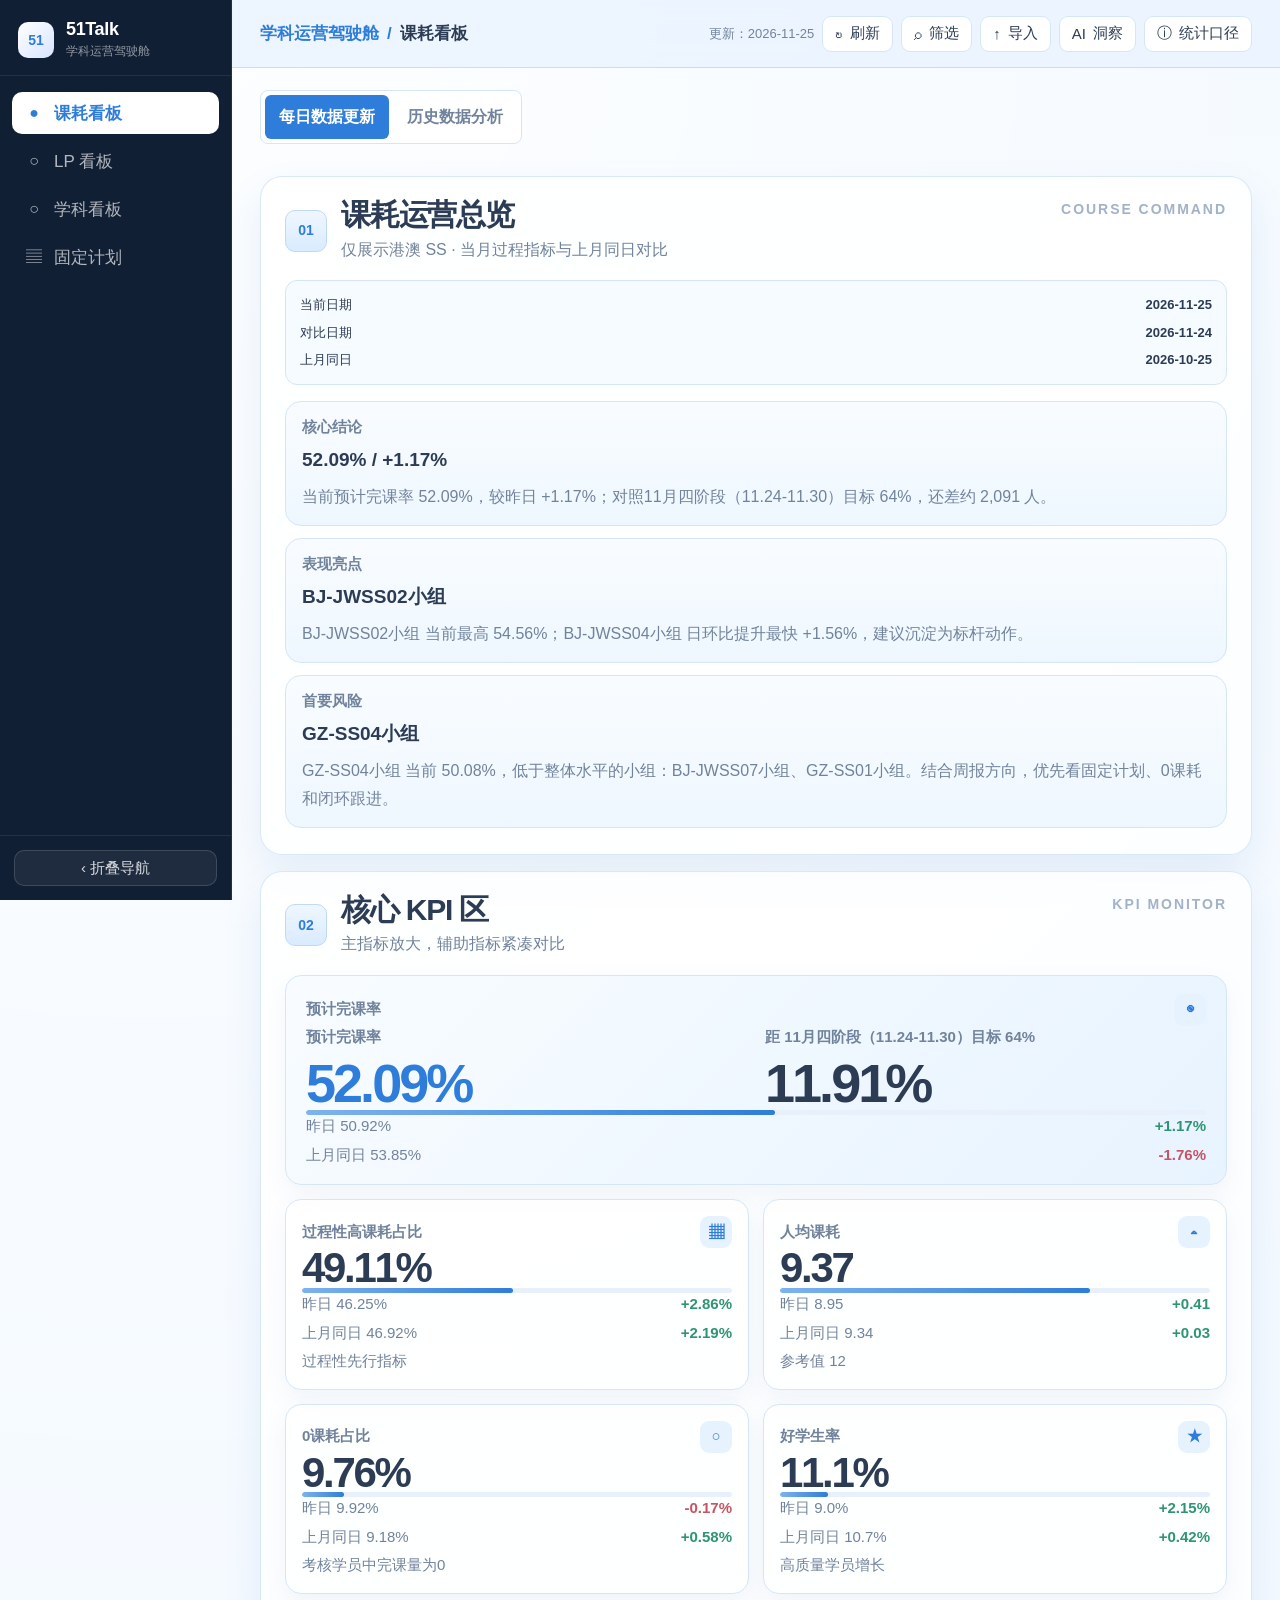
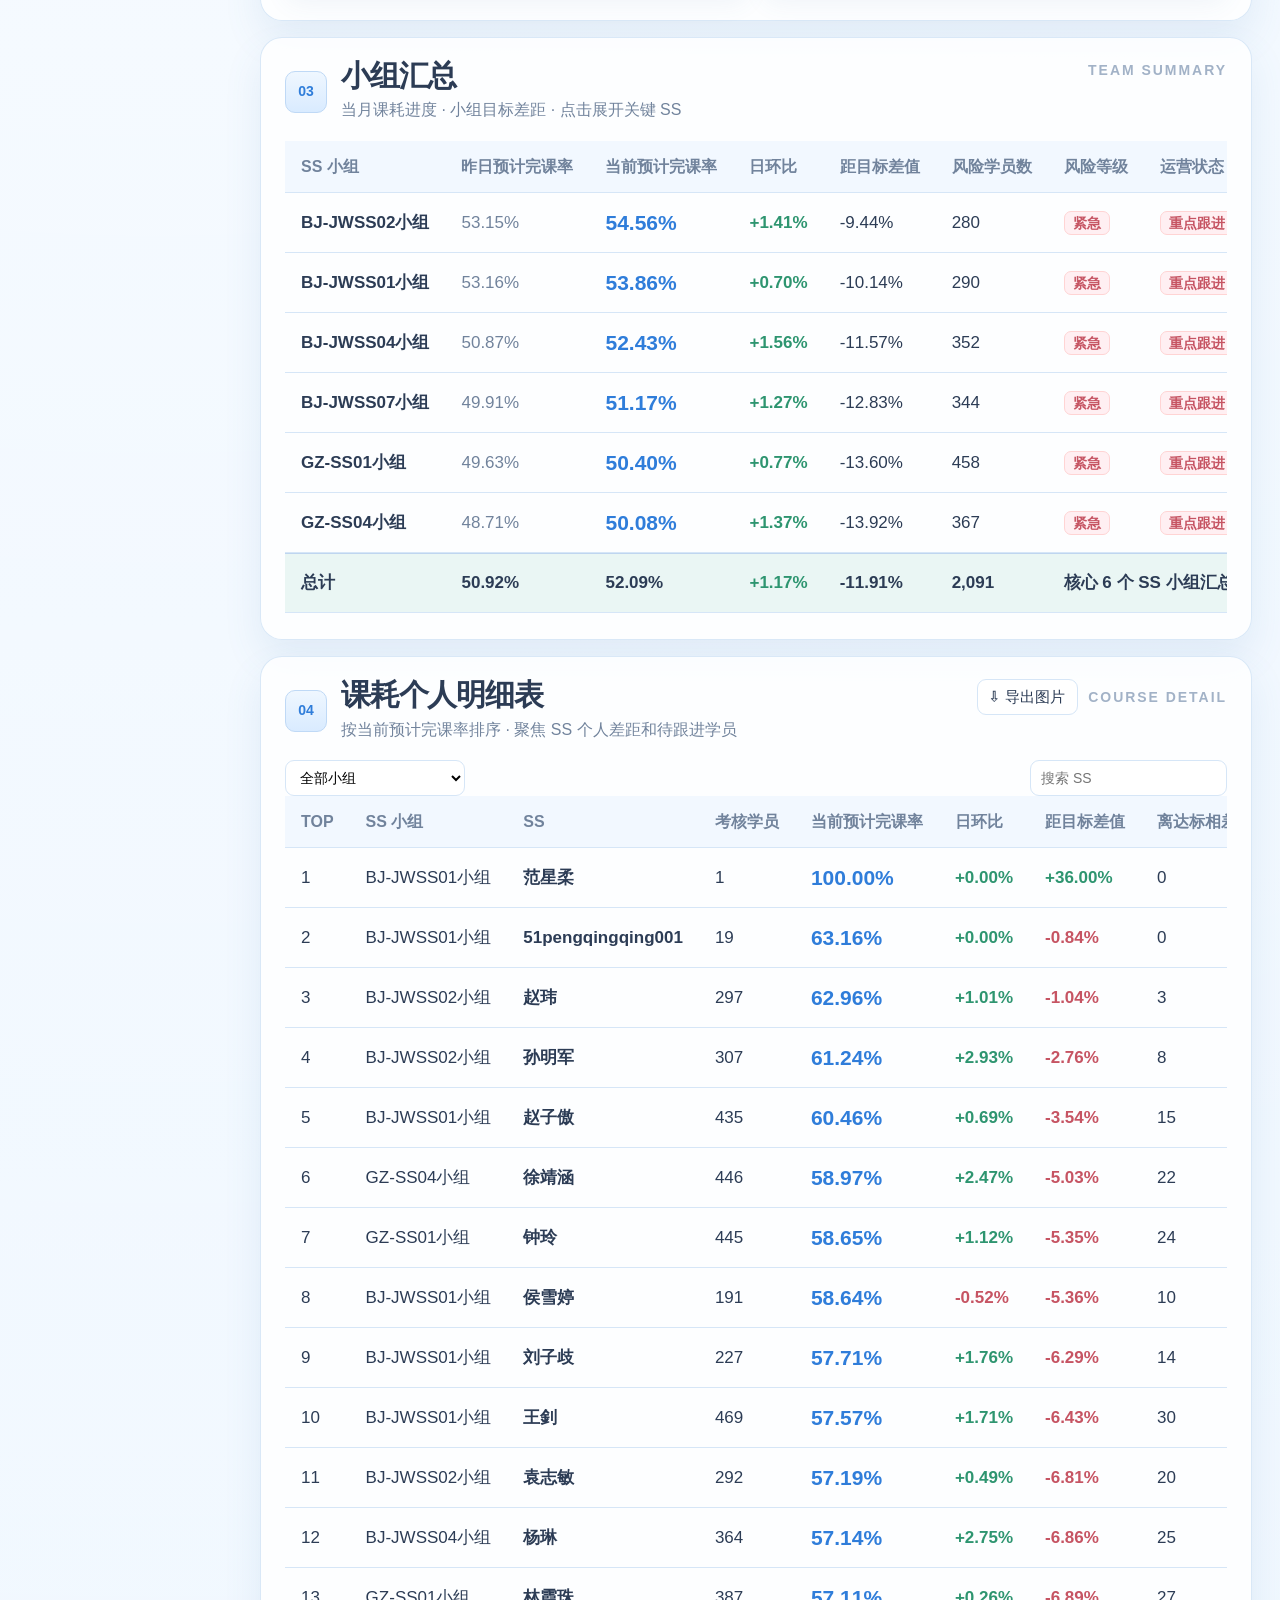
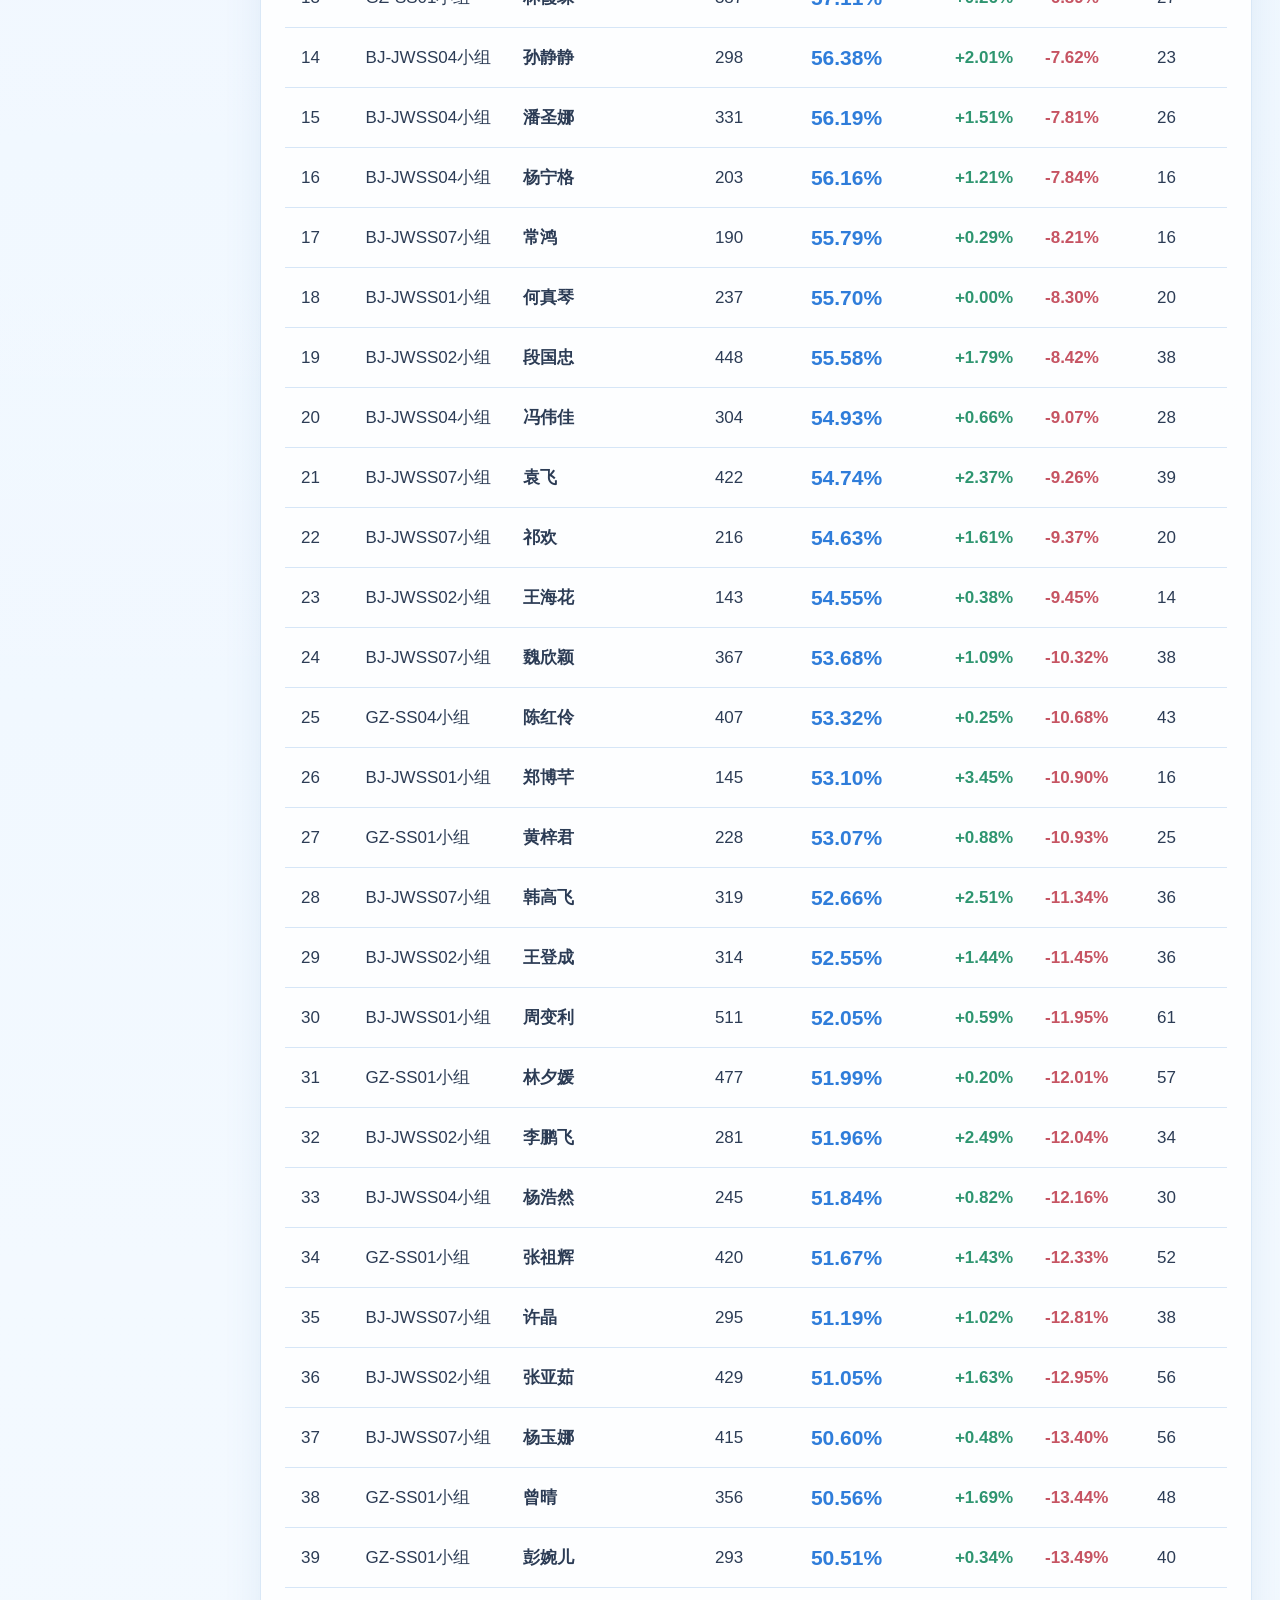
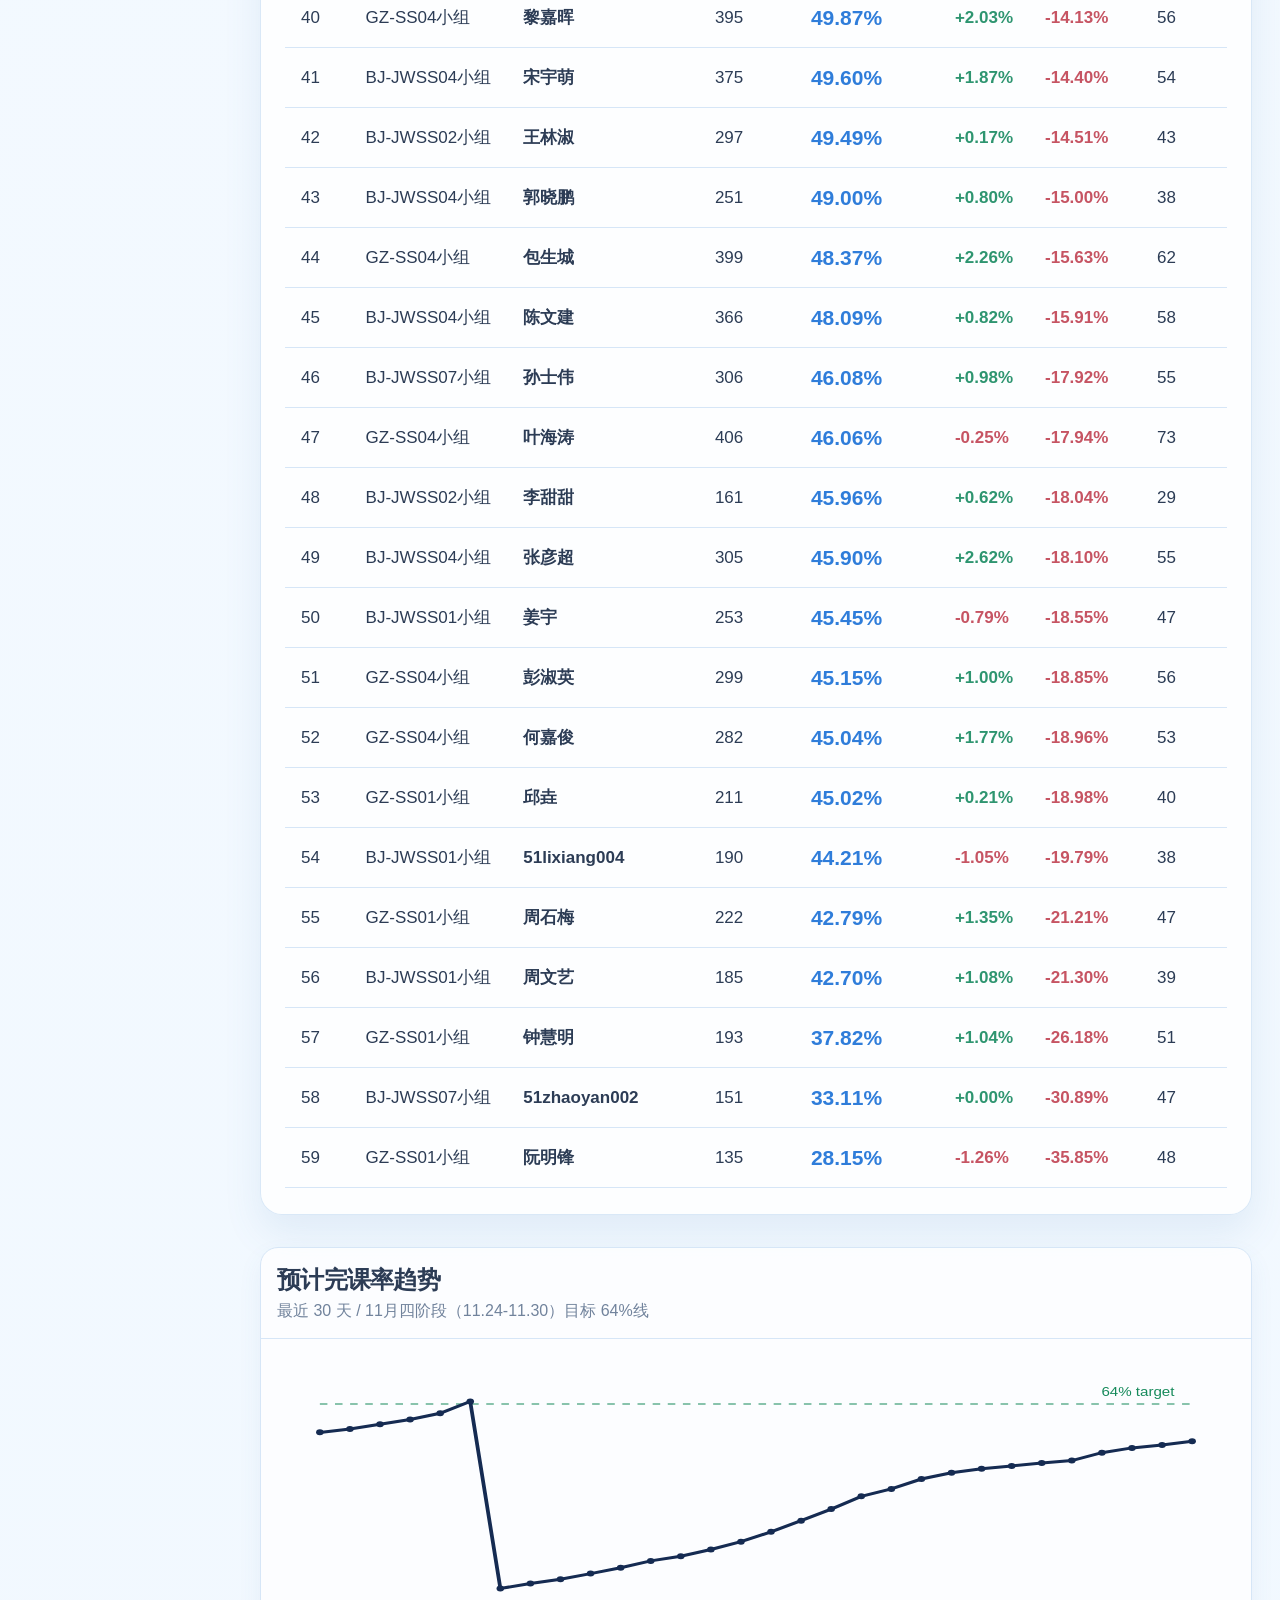
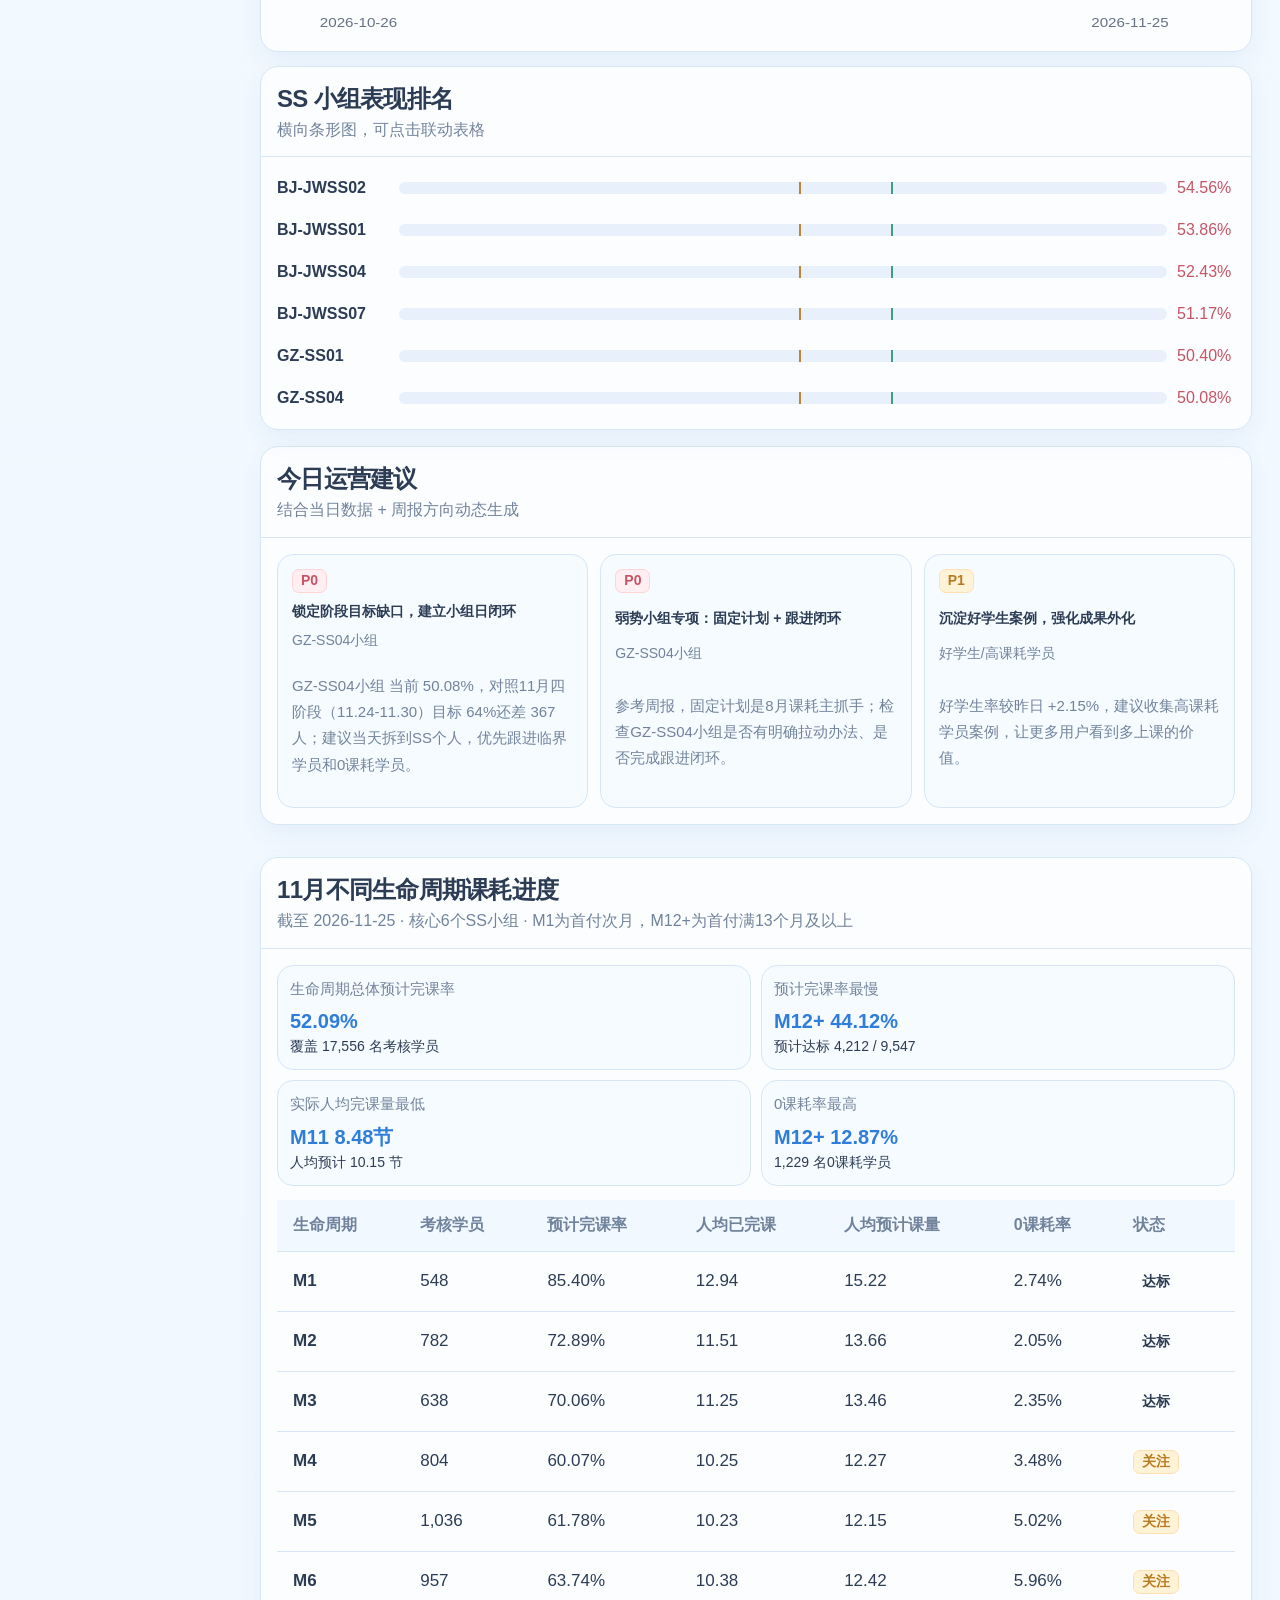
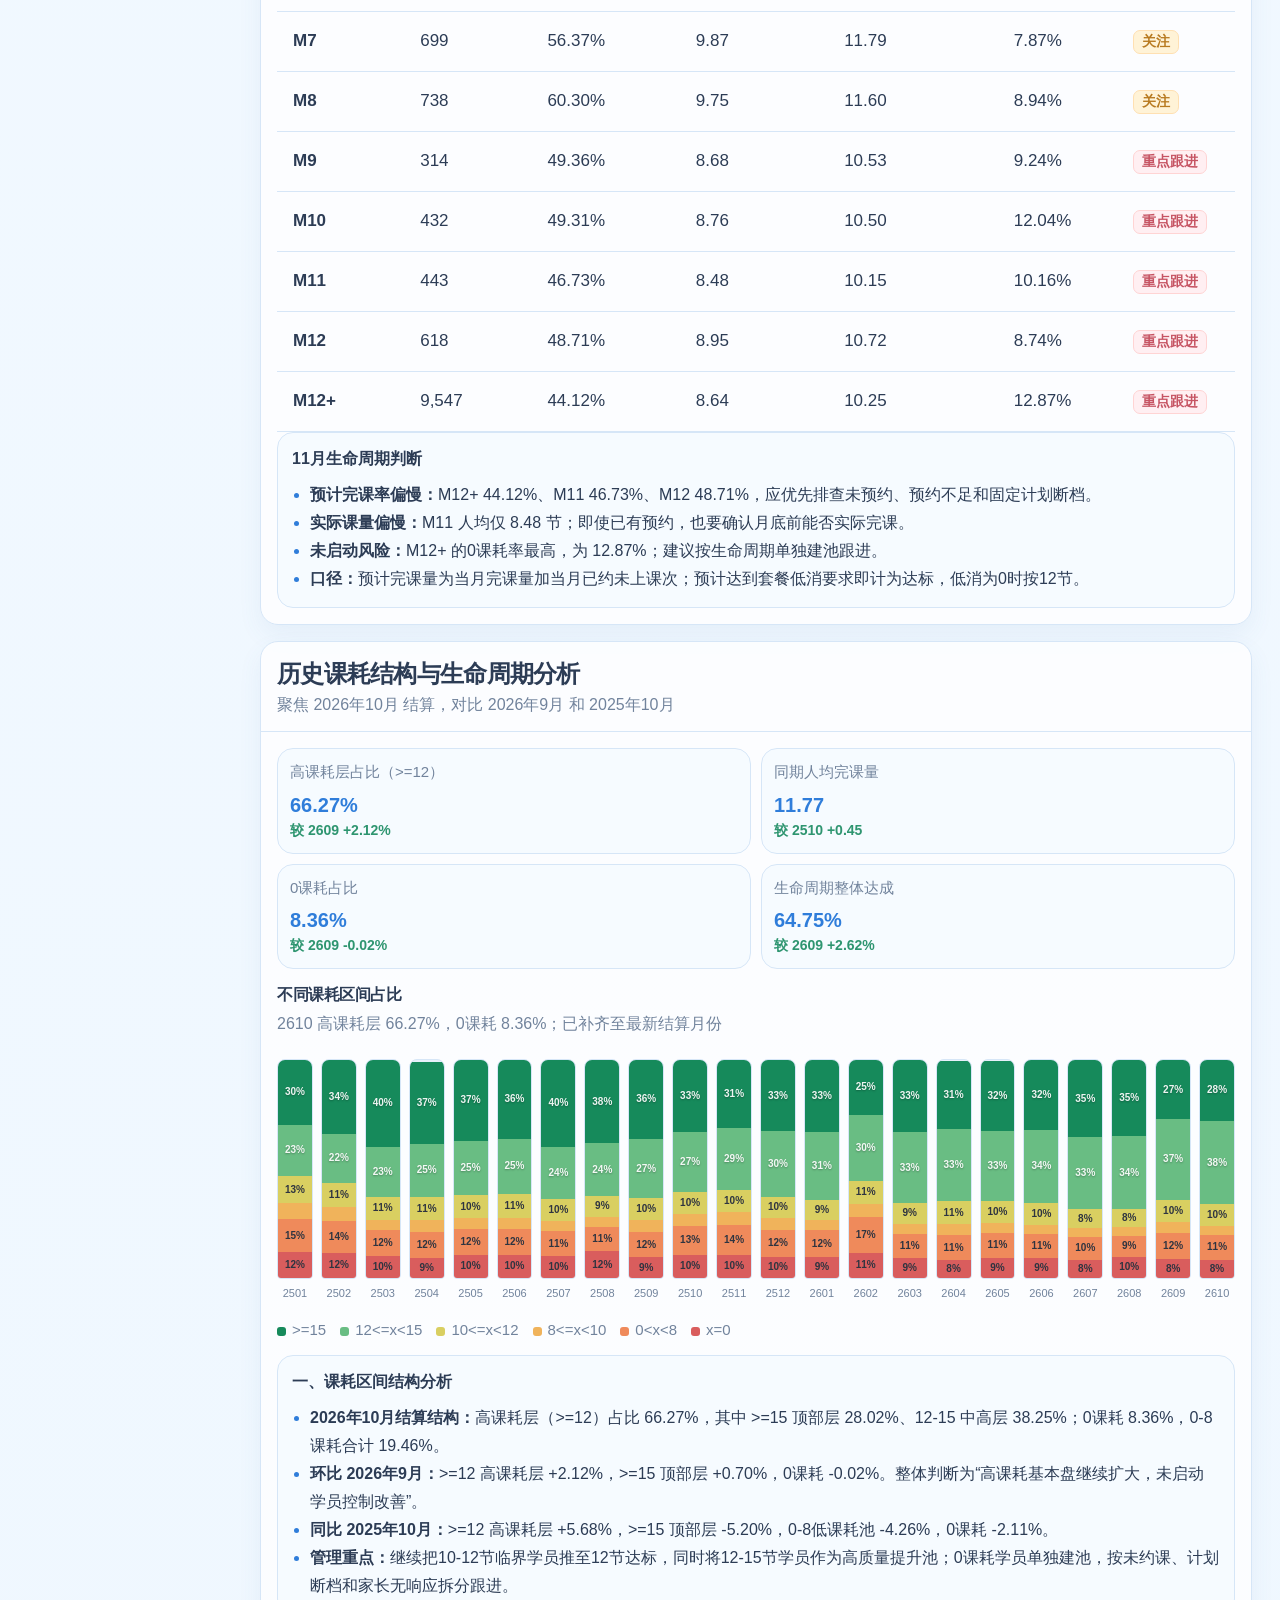
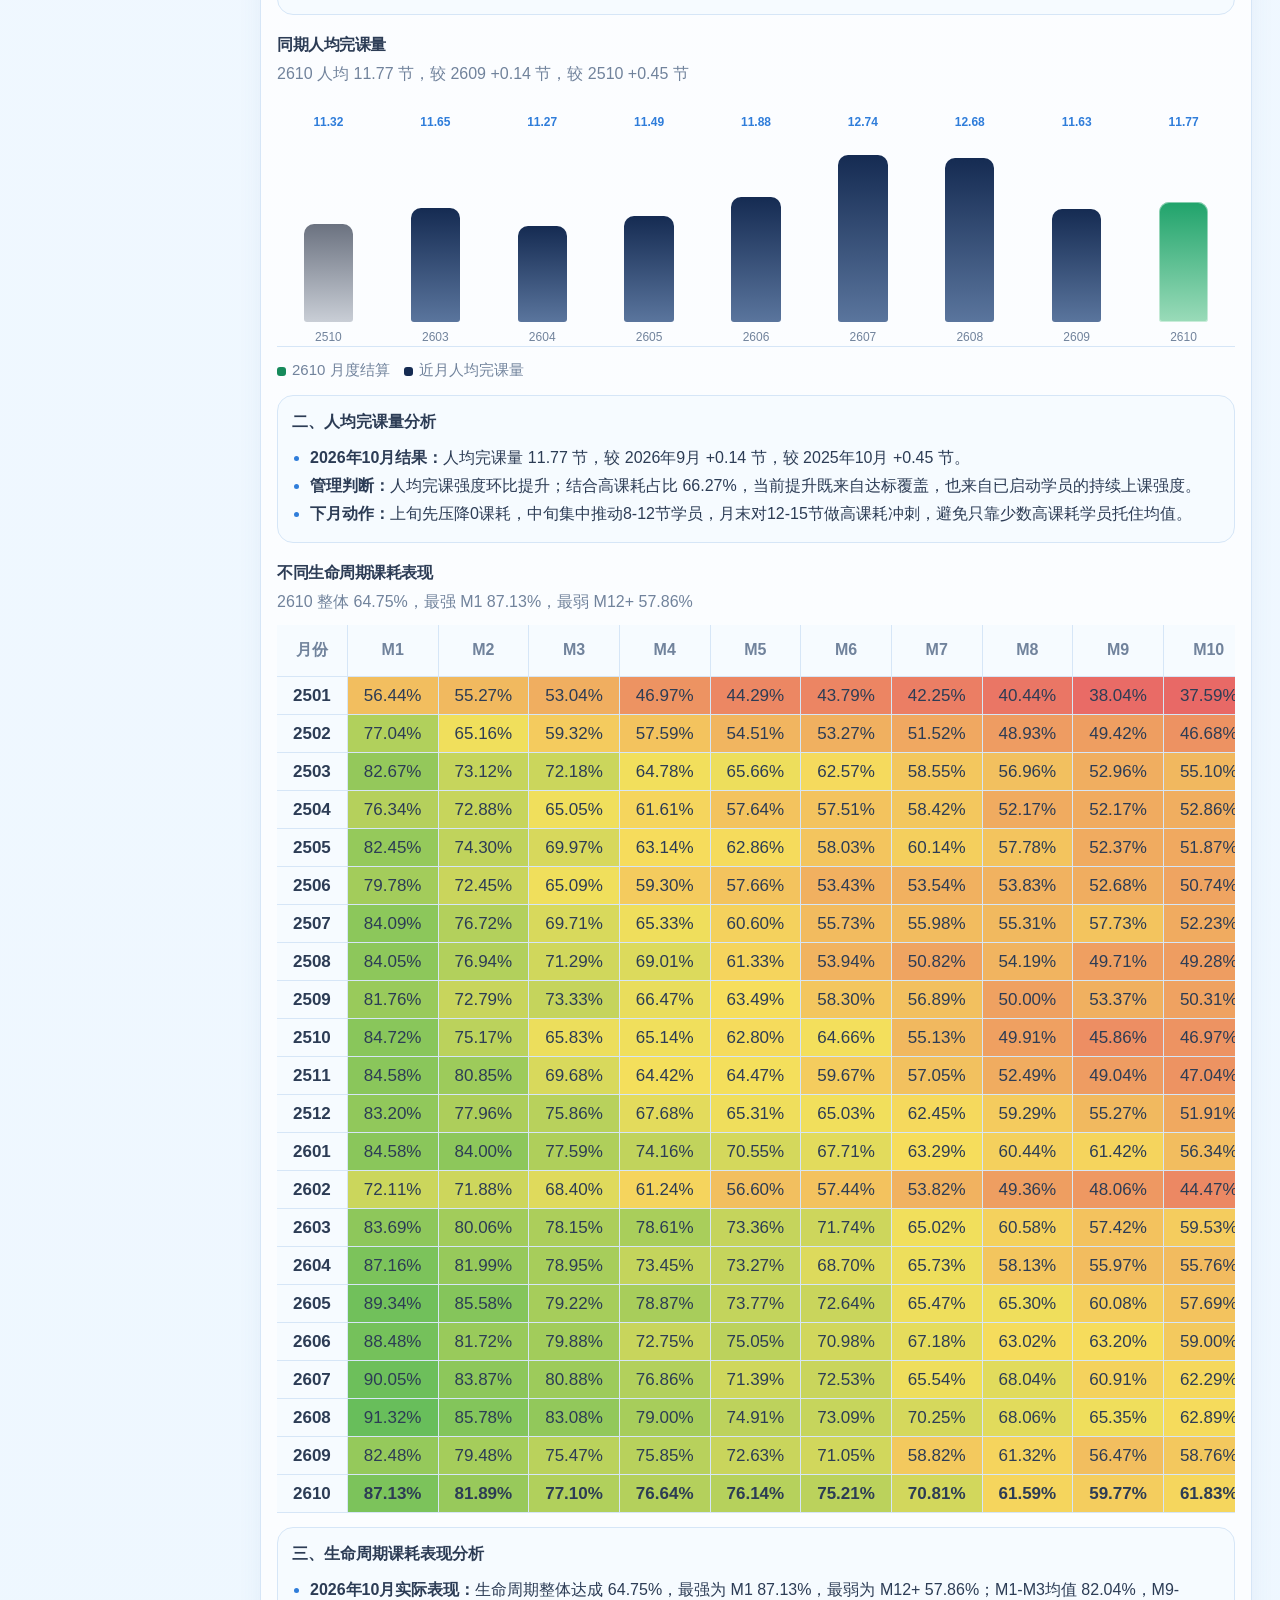
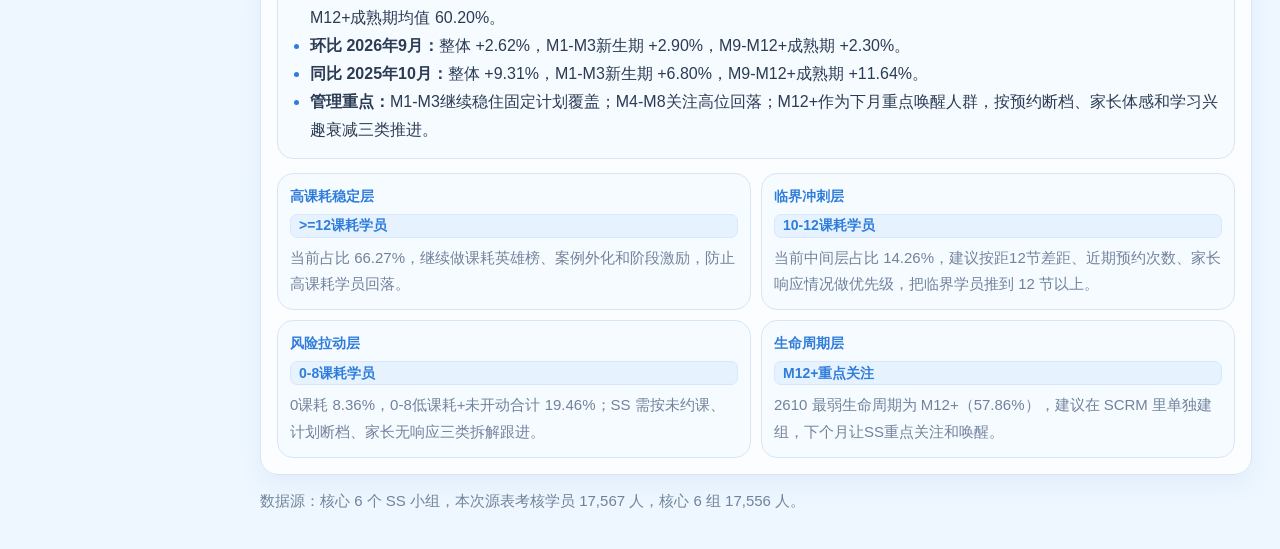
==== commit e38853dc: "Correct November course target to 64 percent" ====
--- a/ss-course-consumption-dashboard.html
+++ b/ss-course-consumption-dashboard.html
@@ -195,7 +195,7 @@
 <body>
 <div id="app"></div>
 <script>
-const DATA = {"currentDate": "2026-11-25", "isSettlement": false, "priorDate": "2026-11-24", "lastMonthDate": "2026-10-25", "target": 0.63, "targetLabel": "11月四阶段（11.24-11.30）目标 63%", "targetMilestones": [{"day": 11, "target": 0.26}, {"day": 17, "target": 0.44}, {"day": 23, "target": 0.52}, {"day": 30, "target": 0.63}], "completionRate": {"current": 0.520905, "prior": 0.5092, "last_month": 0.538531, "delta": 0.011705, "last_month_delta": -0.017626}, "overallMetrics": {"avg_consumption": {"current": 9.3663, "prior": 8.9535, "last_month": 9.3374, "delta": 0.4128, "last_month_delta": 0.0289}, "process_high_ratio": {"current": 0.491114, "prior": 0.462546, "last_month": 0.469198, "delta": 0.028568, "last_month_delta": 0.021916}, "good_student_rate": {"current": 0.111472, "prior": 0.090003, "last_month": 0.107244, "delta": 0.021469, "last_month_delta": 0.004228}, "zero_consumption_ratio": {"current": 0.097573, "prior": 0.099231, "last_month": 0.091786, "delta": -0.001658, "last_month_delta": 0.005787}}, "groupRows": [{"date": "2026-11-25", "group": "BJ-JWSS01小组", "assessed": 2863, "qualified": 1542, "rate": 0.538596, "prior_rate": 0.53161, "lift": 0.006986, "gap_rate": 0.091404, "gap_students": 261.69}, {"date": "2026-11-25", "group": "BJ-JWSS02小组", "assessed": 2969, "qualified": 1620, "rate": 0.545638, "prior_rate": 0.531492, "lift": 0.014146, "gap_rate": 0.084362, "gap_students": 250.47}, {"date": "2026-11-25", "group": "BJ-JWSS04小组", "assessed": 3042, "qualified": 1595, "rate": 0.524326, "prior_rate": 0.508714, "lift": 0.015612, "gap_rate": 0.105674, "gap_students": 321.46}, {"date": "2026-11-25", "group": "BJ-JWSS07小组", "assessed": 2681, "qualified": 1372, "rate": 0.511749, "prior_rate": 0.499068, "lift": 0.012681, "gap_rate": 0.118251, "gap_students": 317.03}, {"date": "2026-11-25", "group": "GZ-SS01小组", "assessed": 3367, "qualified": 1697, "rate": 0.50401, "prior_rate": 0.496287, "lift": 0.007723, "gap_rate": 0.12599, "gap_students": 424.21}, {"date": "2026-11-25", "group": "GZ-SS04小组", "assessed": 2634, "qualified": 1319, "rate": 0.500759, "prior_rate": 0.487092, "lift": 0.013667, "gap_rate": 0.129241, "gap_students": 340.42}, {"group": "总计", "assessed": 17556, "qualified": 9145, "rate": 0.520905, "prior_rate": 0.5092, "lift": 0.011705, "gap_rate": 0.109095, "gap_students": 1915.27}], "personRows": [{"date": "2026-11-25", "assessed": 1, "qualified": 1, "group": "BJ-JWSS01小组", "ss": "范星柔", "rate": 1.0, "prior_rate": 1.0, "lift": 0.0, "lift_students": 0.0, "gap_rate": -0.37, "gap_students": -0.37, "ss_account": "51fanxingrou"}, {"date": "2026-11-25", "assessed": 19, "qualified": 12, "group": "BJ-JWSS01小组", "ss": "51pengqingqing001", "rate": 0.631579, "prior_rate": 0.631579, "lift": 0.0, "lift_students": 0.0, "gap_rate": -0.001579, "gap_students": -0.03, "ss_account": "51pengqingqing001"}, {"date": "2026-11-25", "assessed": 297, "qualified": 187, "group": "BJ-JWSS02小组", "ss": "赵玮", "rate": 0.62963, "prior_rate": 0.619529, "lift": 0.010101, "lift_students": 3.0, "gap_rate": 0.00037, "gap_students": 0.11, "ss_account": "51zhaowei001"}, {"date": "2026-11-25", "assessed": 307, "qualified": 188, "group": "BJ-JWSS02小组", "ss": "孙明军", "rate": 0.612378, "prior_rate": 0.583062, "lift": 0.029316, "lift_students": 9.0, "gap_rate": 0.017622, "gap_students": 5.41, "ss_account": "51sunmingjun"}, {"date": "2026-11-25", "assessed": 435, "qualified": 263, "group": "BJ-JWSS01小组", "ss": "赵子傲", "rate": 0.604598, "prior_rate": 0.597701, "lift": 0.006897, "lift_students": 3.0, "gap_rate": 0.025402, "gap_students": 11.05, "ss_account": "51zhaoziao"}, {"date": "2026-11-25", "assessed": 446, "qualified": 263, "group": "GZ-SS04小组", "ss": "徐靖涵", "rate": 0.589686, "prior_rate": 0.565022, "lift": 0.024664, "lift_students": 11.0, "gap_rate": 0.040314, "gap_students": 17.98, "ss_account": "51xujinghan001"}, {"date": "2026-11-25", "assessed": 445, "qualified": 261, "group": "GZ-SS01小组", "ss": "钟玲", "rate": 0.586517, "prior_rate": 0.575281, "lift": 0.011236, "lift_students": 5.0, "gap_rate": 0.043483, "gap_students": 19.35, "ss_account": "51zhongling01"}, {"date": "2026-11-25", "assessed": 191, "qualified": 112, "group": "BJ-JWSS01小组", "ss": "侯雪婷", "rate": 0.586387, "prior_rate": 0.591623, "lift": -0.005236, "lift_students": -1.0, "gap_rate": 0.043613, "gap_students": 8.33, "ss_account": "51houxueting002"}, {"date": "2026-11-25", "assessed": 227, "qualified": 131, "group": "BJ-JWSS01小组", "ss": "刘子歧", "rate": 0.577093, "prior_rate": 0.559471, "lift": 0.017622, "lift_students": 4.0, "gap_rate": 0.052907, "gap_students": 12.01, "ss_account": "51liuziqi001"}, {"date": "2026-11-25", "assessed": 469, "qualified": 270, "group": "BJ-JWSS01小组", "ss": "王釗", "rate": 0.575693, "prior_rate": 0.558635, "lift": 0.017058, "lift_students": 8.0, "gap_rate": 0.054307, "gap_students": 25.47, "ss_account": "51wangzhao"}, {"date": "2026-11-25", "assessed": 292, "qualified": 167, "group": "BJ-JWSS02小组", "ss": "袁志敏", "rate": 0.571918, "prior_rate": 0.56701, "lift": 0.004908, "lift_students": 1.43, "gap_rate": 0.058082, "gap_students": 16.96, "ss_account": "51yuanzhimin001"}, {"date": "2026-11-25", "assessed": 364, "qualified": 208, "group": "BJ-JWSS04小组", "ss": "杨琳", "rate": 0.571429, "prior_rate": 0.543956, "lift": 0.027473, "lift_students": 10.0, "gap_rate": 0.058571, "gap_students": 21.32, "ss_account": "51yanglin07"}, {"date": "2026-11-25", "assessed": 387, "qualified": 221, "group": "GZ-SS01小组", "ss": "林霞珠", "rate": 0.571059, "prior_rate": 0.568475, "lift": 0.002584, "lift_students": 1.0, "gap_rate": 0.058941, "gap_students": 22.81, "ss_account": "51linxiazhu001"}, {"date": "2026-11-25", "assessed": 298, "qualified": 168, "group": "BJ-JWSS04小组", "ss": "孙静静", "rate": 0.563758, "prior_rate": 0.543624, "lift": 0.020134, "lift_students": 6.0, "gap_rate": 0.066242, "gap_students": 19.74, "ss_account": "51sunjingjing001"}, {"date": "2026-11-25", "assessed": 331, "qualified": 186, "group": "BJ-JWSS04小组", "ss": "潘圣娜", "rate": 0.561934, "prior_rate": 0.546828, "lift": 0.015106, "lift_students": 5.0, "gap_rate": 0.068066, "gap_students": 22.53, "ss_account": "51panshengna001"}, {"date": "2026-11-25", "assessed": 203, "qualified": 114, "group": "BJ-JWSS04小组", "ss": "杨宁格", "rate": 0.561576, "prior_rate": 0.549505, "lift": 0.012071, "lift_students": 2.45, "gap_rate": 0.068424, "gap_students": 13.89, "ss_account": "51yangningge001"}, {"date": "2026-11-25", "assessed": 190, "qualified": 106, "group": "BJ-JWSS07小组", "ss": "常鸿", "rate": 0.557895, "prior_rate": 0.554974, "lift": 0.002921, "lift_students": 0.55, "gap_rate": 0.072105, "gap_students": 13.7, "ss_account": "51changhong001"}, {"date": "2026-11-25", "assessed": 237, "qualified": 132, "group": "BJ-JWSS01小组", "ss": "何真琴", "rate": 0.556962, "prior_rate": 0.556962, "lift": 0.0, "lift_students": 0.0, "gap_rate": 0.073038, "gap_students": 17.31, "ss_account": "51hezhenqin001"}, {"date": "2026-11-25", "assessed": 448, "qualified": 249, "group": "BJ-JWSS02小组", "ss": "段国忠", "rate": 0.555804, "prior_rate": 0.537946, "lift": 0.017858, "lift_students": 8.0, "gap_rate": 0.074196, "gap_students": 33.24, "ss_account": "duanguozhong"}, {"date": "2026-11-25", "assessed": 304, "qualified": 167, "group": "BJ-JWSS04小组", "ss": "冯伟佳", "rate": 0.549342, "prior_rate": 0.542763, "lift": 0.006579, "lift_students": 2.0, "gap_rate": 0.080658, "gap_students": 24.52, "ss_account": "51fengweijia"}, {"date": "2026-11-25", "assessed": 422, "qualified": 231, "group": "BJ-JWSS07小组", "ss": "袁飞", "rate": 0.547393, "prior_rate": 0.523697, "lift": 0.023696, "lift_students": 10.0, "gap_rate": 0.082607, "gap_students": 34.86, "ss_account": "51yuanfei"}, {"date": "2026-11-25", "assessed": 216, "qualified": 118, "group": "BJ-JWSS07小组", "ss": "祁欢", "rate": 0.546296, "prior_rate": 0.530233, "lift": 0.016063, "lift_students": 3.47, "gap_rate": 0.083704, "gap_students": 18.08, "ss_account": "51qihuan001"}, {"date": "2026-11-25", "assessed": 143, "qualified": 78, "group": "BJ-JWSS02小组", "ss": "王海花", "rate": 0.545455, "prior_rate": 0.541667, "lift": 0.003788, "lift_students": 0.54, "gap_rate": 0.084545, "gap_students": 12.09, "ss_account": "51wanghaihua001"}, {"date": "2026-11-25", "assessed": 367, "qualified": 197, "group": "BJ-JWSS07小组", "ss": "魏欣颖", "rate": 0.536785, "prior_rate": 0.525886, "lift": 0.010899, "lift_students": 4.0, "gap_rate": 0.093215, "gap_students": 34.21, "ss_account": "51weixinying01"}, {"date": "2026-11-25", "assessed": 407, "qualified": 217, "group": "GZ-SS04小组", "ss": "陈红伶", "rate": 0.53317, "prior_rate": 0.530713, "lift": 0.002457, "lift_students": 1.0, "gap_rate": 0.09683, "gap_students": 39.41, "ss_account": "51chenhongling001"}, {"date": "2026-11-25", "assessed": 145, "qualified": 77, "group": "BJ-JWSS01小组", "ss": "郑博芊", "rate": 0.531034, "prior_rate": 0.496552, "lift": 0.034482, "lift_students": 5.0, "gap_rate": 0.098966, "gap_students": 14.35, "ss_account": "51zhengboqian001"}, {"date": "2026-11-25", "assessed": 228, "qualified": 121, "group": "GZ-SS01小组", "ss": "黄梓君", "rate": 0.530702, "prior_rate": 0.52193, "lift": 0.008772, "lift_students": 2.0, "gap_rate": 0.099298, "gap_students": 22.64, "ss_account": "51huangzijun001"}, {"date": "2026-11-25", "assessed": 319, "qualified": 168, "group": "BJ-JWSS07小组", "ss": "韩高飞", "rate": 0.526646, "prior_rate": 0.501567, "lift": 0.025079, "lift_students": 8.0, "gap_rate": 0.103354, "gap_students": 32.97, "ss_account": "51hangaofei"}, {"date": "2026-11-25", "assessed": 314, "qualified": 165, "group": "BJ-JWSS02小组", "ss": "王登成", "rate": 0.525478, "prior_rate": 0.511111, "lift": 0.014367, "lift_students": 4.51, "gap_rate": 0.104522, "gap_students": 32.82, "ss_account": "51wangdengcheng001"}, {"date": "2026-11-25", "assessed": 511, "qualified": 266, "group": "BJ-JWSS01小组", "ss": "周变利", "rate": 0.520548, "prior_rate": 0.514677, "lift": 0.005871, "lift_students": 3.0, "gap_rate": 0.109452, "gap_students": 55.93, "ss_account": "zhoubianli"}, {"date": "2026-11-25", "assessed": 477, "qualified": 248, "group": "GZ-SS01小组", "ss": "林夕媛", "rate": 0.519916, "prior_rate": 0.517895, "lift": 0.002021, "lift_students": 0.96, "gap_rate": 0.110084, "gap_students": 52.51, "ss_account": "51linxiyuan"}, {"date": "2026-11-25", "assessed": 281, "qualified": 146, "group": "BJ-JWSS02小组", "ss": "李鹏飞", "rate": 0.519573, "prior_rate": 0.494662, "lift": 0.024911, "lift_students": 7.0, "gap_rate": 0.110427, "gap_students": 31.03, "ss_account": "51lipengfei07"}, {"date": "2026-11-25", "assessed": 245, "qualified": 127, "group": "BJ-JWSS04小组", "ss": "杨浩然", "rate": 0.518367, "prior_rate": 0.510204, "lift": 0.008163, "lift_students": 2.0, "gap_rate": 0.111633, "gap_students": 27.35, "ss_account": "51yanghaoran001"}, {"date": "2026-11-25", "assessed": 420, "qualified": 217, "group": "GZ-SS01小组", "ss": "张祖辉", "rate": 0.516667, "prior_rate": 0.502381, "lift": 0.014286, "lift_students": 6.0, "gap_rate": 0.113333, "gap_students": 47.6, "ss_account": "51zhangzuhui001"}, {"date": "2026-11-25", "assessed": 295, "qualified": 151, "group": "BJ-JWSS07小组", "ss": "许晶", "rate": 0.511864, "prior_rate": 0.501695, "lift": 0.010169, "lift_students": 3.0, "gap_rate": 0.118136, "gap_students": 34.85, "ss_account": "51xujing002"}, {"date": "2026-11-25", "assessed": 429, "qualified": 219, "group": "BJ-JWSS02小组", "ss": "张亚茹", "rate": 0.51049, "prior_rate": 0.494172, "lift": 0.016318, "lift_students": 7.0, "gap_rate": 0.11951, "gap_students": 51.27, "ss_account": "51zhangyaru03"}, {"date": "2026-11-25", "assessed": 415, "qualified": 210, "group": "BJ-JWSS07小组", "ss": "杨玉娜", "rate": 0.506024, "prior_rate": 0.501205, "lift": 0.004819, "lift_students": 2.0, "gap_rate": 0.123976, "gap_students": 51.45, "ss_account": "yangyuna01"}, {"date": "2026-11-25", "assessed": 356, "qualified": 180, "group": "GZ-SS01小组", "ss": "曾晴", "rate": 0.505618, "prior_rate": 0.488764, "lift": 0.016854, "lift_students": 6.0, "gap_rate": 0.124382, "gap_students": 44.28, "ss_account": "51zengqing"}, {"date": "2026-11-25", "assessed": 293, "qualified": 148, "group": "GZ-SS01小组", "ss": "彭婉儿", "rate": 0.505119, "prior_rate": 0.501706, "lift": 0.003413, "lift_students": 1.0, "gap_rate": 0.124881, "gap_students": 36.59, "ss_account": "51pengwaner001"}, {"date": "2026-11-25", "assessed": 395, "qualified": 197, "group": "GZ-SS04小组", "ss": "黎嘉晖", "rate": 0.498734, "prior_rate": 0.478481, "lift": 0.020253, "lift_students": 8.0, "gap_rate": 0.131266, "gap_students": 51.85, "ss_account": "51lijiahui002"}, {"date": "2026-11-25", "assessed": 375, "qualified": 186, "group": "BJ-JWSS04小组", "ss": "宋宇萌", "rate": 0.496, "prior_rate": 0.477333, "lift": 0.018667, "lift_students": 7.0, "gap_rate": 0.134, "gap_students": 50.25, "ss_account": "51songyumeng"}, {"date": "2026-11-25", "assessed": 297, "qualified": 147, "group": "BJ-JWSS02小组", "ss": "王林淑", "rate": 0.494949, "prior_rate": 0.493243, "lift": 0.001706, "lift_students": 0.51, "gap_rate": 0.135051, "gap_students": 40.11, "ss_account": "51wanglinshu"}, {"date": "2026-11-25", "assessed": 251, "qualified": 123, "group": "BJ-JWSS04小组", "ss": "郭晓鹏", "rate": 0.49004, "prior_rate": 0.482072, "lift": 0.007968, "lift_students": 2.0, "gap_rate": 0.13996, "gap_students": 35.13, "ss_account": "guoxiaopeng"}, {"date": "2026-11-25", "assessed": 399, "qualified": 193, "group": "GZ-SS04小组", "ss": "包生城", "rate": 0.483709, "prior_rate": 0.461153, "lift": 0.022556, "lift_students": 9.0, "gap_rate": 0.146291, "gap_students": 58.37, "ss_account": "51baoshengcheng"}, {"date": "2026-11-25", "assessed": 366, "qualified": 176, "group": "BJ-JWSS04小组", "ss": "陈文建", "rate": 0.480874, "prior_rate": 0.472678, "lift": 0.008196, "lift_students": 3.0, "gap_rate": 0.149126, "gap_students": 54.58, "ss_account": "chenwenjian"}, {"date": "2026-11-25", "assessed": 306, "qualified": 141, "group": "BJ-JWSS07小组", "ss": "孙士伟", "rate": 0.460784, "prior_rate": 0.45098, "lift": 0.009804, "lift_students": 3.0, "gap_rate": 0.169216, "gap_students": 51.78, "ss_account": "51sunshiwei001"}, {"date": "2026-11-25", "assessed": 406, "qualified": 187, "group": "GZ-SS04小组", "ss": "叶海涛", "rate": 0.460591, "prior_rate": 0.463054, "lift": -0.002463, "lift_students": -1.0, "gap_rate": 0.169409, "gap_students": 68.78, "ss_account": "51yehaitao001"}, {"date": "2026-11-25", "assessed": 161, "qualified": 74, "group": "BJ-JWSS02小组", "ss": "李甜甜", "rate": 0.459627, "prior_rate": 0.453416, "lift": 0.006211, "lift_students": 1.0, "gap_rate": 0.170373, "gap_students": 27.43, "ss_account": "51litiantian001"}, {"date": "2026-11-25", "assessed": 305, "qualified": 140, "group": "BJ-JWSS04小组", "ss": "张彦超", "rate": 0.459016, "prior_rate": 0.432787, "lift": 0.026229, "lift_students": 8.0, "gap_rate": 0.170984, "gap_students": 52.15, "ss_account": "51zhangyanchao001"}, {"date": "2026-11-25", "assessed": 253, "qualified": 115, "group": "BJ-JWSS01小组", "ss": "姜宇", "rate": 0.454545, "prior_rate": 0.462451, "lift": -0.007906, "lift_students": -2.0, "gap_rate": 0.175455, "gap_students": 44.39, "ss_account": "51jiangyu001"}, {"date": "2026-11-25", "assessed": 299, "qualified": 135, "group": "GZ-SS04小组", "ss": "彭淑英", "rate": 0.451505, "prior_rate": 0.441472, "lift": 0.010033, "lift_students": 3.0, "gap_rate": 0.178495, "gap_students": 53.37, "ss_account": "51pengshuying001"}, {"date": "2026-11-25", "assessed": 282, "qualified": 127, "group": "GZ-SS04小组", "ss": "何嘉俊", "rate": 0.450355, "prior_rate": 0.432624, "lift": 0.017731, "lift_students": 5.0, "gap_rate": 0.179645, "gap_students": 50.66, "ss_account": "51hejiajun001"}, {"date": "2026-11-25", "assessed": 211, "qualified": 95, "group": "GZ-SS01小组", "ss": "邱垚", "rate": 0.450237, "prior_rate": 0.448113, "lift": 0.002124, "lift_students": 0.45, "gap_rate": 0.179763, "gap_students": 37.93, "ss_account": "51qiuyao001"}, {"date": "2026-11-25", "assessed": 190, "qualified": 84, "group": "BJ-JWSS01小组", "ss": "51lixiang004", "rate": 0.442105, "prior_rate": 0.452632, "lift": -0.010527, "lift_students": -2.0, "gap_rate": 0.187895, "gap_students": 35.7, "ss_account": "51lixiang004"}, {"date": "2026-11-25", "assessed": 222, "qualified": 95, "group": "GZ-SS01小组", "ss": "周石梅", "rate": 0.427928, "prior_rate": 0.414414, "lift": 0.013514, "lift_students": 3.0, "gap_rate": 0.202072, "gap_students": 44.86, "ss_account": "51zhoushimei001"}, {"date": "2026-11-25", "assessed": 185, "qualified": 79, "group": "BJ-JWSS01小组", "ss": "周文艺", "rate": 0.427027, "prior_rate": 0.416216, "lift": 0.010811, "lift_students": 2.0, "gap_rate": 0.202973, "gap_students": 37.55, "ss_account": "51zhouwenyi001"}, {"date": "2026-11-25", "assessed": 193, "qualified": 73, "group": "GZ-SS01小组", "ss": "钟慧明", "rate": 0.378238, "prior_rate": 0.367876, "lift": 0.010362, "lift_students": 2.0, "gap_rate": 0.251762, "gap_students": 48.59, "ss_account": "51zhonghuiming001"}, {"date": "2026-11-25", "assessed": 151, "qualified": 50, "group": "BJ-JWSS07小组", "ss": "51zhaoyan002", "rate": 0.331126, "prior_rate": 0.331126, "lift": 0.0, "lift_students": 0.0, "gap_rate": 0.298874, "gap_students": 45.13, "ss_account": "51zhaoyan002"}, {"date": "2026-11-25", "assessed": 135, "qualified": 38, "group": "GZ-SS01小组", "ss": "阮明锋", "rate": 0.281481, "prior_rate": 0.294118, "lift": -0.012637, "lift_students": -1.71, "gap_rate": 0.348519, "gap_students": 47.05, "ss_account": "51ruanmingfeng001"}], "trend": [{"date": "2026-07-24", "rate": 0.533292, "assessed": 17587}, {"date": "2026-07-25", "rate": 0.548587, "assessed": 17587}, {"date": "2026-07-26", "rate": 0.57008, "assessed": 17587}, {"date": "2026-07-27", "rate": 0.58657, "assessed": 17587}, {"date": "2026-07-28", "rate": 0.601296, "assessed": 17587}, {"date": "2026-07-29", "rate": 0.619776, "assessed": 17587}, {"date": "2026-07-30", "rate": 0.640607, "assessed": 17588}, {"date": "2026-07-31", "rate": 0.667842, "assessed": 17588}, {"date": "2026-08-01", "rate": 0.078818, "assessed": 17661}, {"date": "2026-08-02", "rate": 0.093653, "assessed": 17661}, {"date": "2026-08-03", "rate": 0.111942, "assessed": 17661}, {"date": "2026-08-04", "rate": 0.1304, "assessed": 17661}, {"date": "2026-08-05", "rate": 0.150105, "assessed": 17661}, {"date": "2026-08-06", "rate": 0.170432, "assessed": 17661}, {"date": "2026-08-07", "rate": 0.187995, "assessed": 17660}, {"date": "2026-08-08", "rate": 0.206036, "assessed": 17662}, {"date": "2026-08-09", "rate": 0.230268, "assessed": 17662}, {"date": "2026-08-10", "rate": 0.25586, "assessed": 17662}, {"date": "2026-08-11", "rate": 0.285755, "assessed": 17662}, {"date": "2026-08-12", "rate": 0.319726, "assessed": 17662}, {"date": "2026-08-13", "rate": 0.352282, "assessed": 17662}, {"date": "2026-08-14", "rate": 0.381271, "assessed": 17662}, {"date": "2026-08-15", "rate": 0.401936, "assessed": 17662}, {"date": "2026-08-16", "rate": 0.42993, "assessed": 17661}, {"date": "2026-08-17", "rate": 0.449691, "assessed": 17661}, {"date": "2026-08-18", "rate": 0.461582, "assessed": 17661}, {"date": "2026-08-19", "rate": 0.475568, "assessed": 17661}, {"date": "2026-08-20", "rate": 0.487345, "assessed": 17661}, {"date": "2026-08-21", "rate": 0.499462, "assessed": 17661}, {"date": "2026-08-22", "rate": 0.507954, "assessed": 17663}, {"date": "2026-08-23", "rate": 0.525619, "assessed": 17663}, {"date": "2026-08-24", "rate": 0.542974, "assessed": 17662}, {"date": "2026-08-25", "rate": 0.55492, "assessed": 17662}, {"date": "2026-08-26", "rate": 0.569334, "assessed": 17661}, {"date": "2026-08-27", "rate": 0.58606, "assessed": 17662}, {"date": "2026-08-28", "rate": 0.59957, "assessed": 17661}, {"date": "2026-08-29", "rate": 0.616953, "assessed": 17661}, {"date": "2026-08-30", "rate": 0.643452, "assessed": 17661}, {"date": "2026-08-31", "rate": 0.673405, "assessed": 17661}, {"date": "2026-09-01", "rate": 0.064936, "assessed": 17525}, {"date": "2026-09-02", "rate": 0.075549, "assessed": 17525}, {"date": "2026-09-03", "rate": 0.087046, "assessed": 17531}, {"date": "2026-09-04", "rate": 0.104729, "assessed": 17531}, {"date": "2026-09-05", "rate": 0.122469, "assessed": 17531}, {"date": "2026-09-06", "rate": 0.147274, "assessed": 17532}, {"date": "2026-09-07", "rate": 0.167922, "assessed": 17532}, {"date": "2026-09-08", "rate": 0.188388, "assessed": 17533}, {"date": "2026-09-09", "rate": 0.214225, "assessed": 17533}, {"date": "2026-09-10", "rate": 0.241074, "assessed": 17534}, {"date": "2026-09-11", "rate": 0.276491, "assessed": 17534}, {"date": "2026-09-12", "rate": 0.307043, "assessed": 17535}, {"date": "2026-09-13", "rate": 0.349492, "assessed": 17534}, {"date": "2026-09-14", "rate": 0.380404, "assessed": 17534}, {"date": "2026-09-15", "rate": 0.41046, "assessed": 17534}, {"date": "2026-09-16", "rate": 0.427398, "assessed": 17534}, {"date": "2026-09-17", "rate": 0.439831, "assessed": 17534}, {"date": "2026-09-18", "rate": 0.447277, "assessed": 17535}, {"date": "2026-09-19", "rate": 0.454634, "assessed": 17535}, {"date": "2026-09-20", "rate": 0.46775, "assessed": 17535}, {"date": "2026-09-21", "rate": 0.480753, "assessed": 17535}, {"date": "2026-09-22", "rate": 0.491189, "assessed": 17535}, {"date": "2026-09-23", "rate": 0.500998, "assessed": 17535}, {"date": "2026-09-24", "rate": 0.506729, "assessed": 17536}, {"date": "2026-09-25", "rate": 0.502794, "assessed": 17536}, {"date": "2026-09-26", "rate": 0.517564, "assessed": 17536}, {"date": "2026-09-27", "rate": 0.54083, "assessed": 17536}, {"date": "2026-09-30", "rate": 0.621464, "assessed": 17536}, {"date": "2026-10-01", "rate": 0.06433, "assessed": 17721}, {"date": "2026-10-02", "rate": 0.072569, "assessed": 17721}, {"date": "2026-10-03", "rate": 0.083014, "assessed": 17720}, {"date": "2026-10-04", "rate": 0.09684, "assessed": 17720}, {"date": "2026-10-05", "rate": 0.113093, "assessed": 17720}, {"date": "2026-10-06", "rate": 0.131701, "assessed": 17722}, {"date": "2026-10-07", "rate": 0.152579, "assessed": 17722}, {"date": "2026-10-08", "rate": 0.172554, "assessed": 17722}, {"date": "2026-10-09", "rate": 0.190723, "assessed": 17722}, {"date": "2026-10-10", "rate": 0.216687, "assessed": 17726}, {"date": "2026-10-11", "rate": 0.250635, "assessed": 17727}, {"date": "2026-10-12", "rate": 0.287471, "assessed": 17727}, {"date": "2026-10-13", "rate": 0.328482, "assessed": 17727}, {"date": "2026-10-14", "rate": 0.362611, "assessed": 17727}, {"date": "2026-10-15", "rate": 0.392136, "assessed": 17726}, {"date": "2026-10-16", "rate": 0.420126, "assessed": 17728}, {"date": "2026-10-17", "rate": 0.435582, "assessed": 17728}, {"date": "2026-10-18", "rate": 0.452617, "assessed": 17728}, {"date": "2026-10-19", "rate": 0.462094, "assessed": 17728}, {"date": "2026-10-20", "rate": 0.472529, "assessed": 17728}, {"date": "2026-10-21", "rate": 0.484994, "assessed": 17726}, {"date": "2026-10-22", "rate": 0.4956, "assessed": 17726}, {"date": "2026-10-23", "rate": 0.50818, "assessed": 17726}, {"date": "2026-10-24", "rate": 0.522396, "assessed": 17726}, {"date": "2026-10-25", "rate": 0.538531, "assessed": 17726}, {"date": "2026-10-26", "rate": 0.549193, "assessed": 17726}, {"date": "2026-10-27", "rate": 0.5603, "assessed": 17728}, {"date": "2026-10-28", "rate": 0.574797, "assessed": 17728}, {"date": "2026-10-29", "rate": 0.59014, "assessed": 17728}, {"date": "2026-10-30", "rate": 0.610017, "assessed": 17729}, {"date": "2026-10-31", "rate": 0.64747, "assessed": 17729}, {"date": "2026-11-01", "rate": 0.051492, "assessed": 17556}, {"date": "2026-11-02", "rate": 0.067339, "assessed": 17553}, {"date": "2026-11-03", "rate": 0.080902, "assessed": 17552}, {"date": "2026-11-04", "rate": 0.098912, "assessed": 17551}, {"date": "2026-11-05", "rate": 0.117557, "assessed": 17549}, {"date": "2026-11-06", "rate": 0.139381, "assessed": 17549}, {"date": "2026-11-07", "rate": 0.154482, "assessed": 17549}, {"date": "2026-11-08", "rate": 0.17566, "assessed": 17551}, {"date": "2026-11-09", "rate": 0.200684, "assessed": 17550}, {"date": "2026-11-10", "rate": 0.232194, "assessed": 17550}, {"date": "2026-11-11", "rate": 0.267407, "assessed": 17550}, {"date": "2026-11-12", "rate": 0.304541, "assessed": 17551}, {"date": "2026-11-13", "rate": 0.345166, "assessed": 17551}, {"date": "2026-11-14", "rate": 0.368946, "assessed": 17550}, {"date": "2026-11-15", "rate": 0.40049, "assessed": 17551}, {"date": "2026-11-16", "rate": 0.420399, "assessed": 17550}, {"date": "2026-11-17", "rate": 0.433105, "assessed": 17550}, {"date": "2026-11-18", "rate": 0.442279, "assessed": 17550}, {"date": "2026-11-19", "rate": 0.451769, "assessed": 17551}, {"date": "2026-11-20", "rate": 0.459202, "assessed": 17550}, {"date": "2026-11-22", "rate": 0.484446, "assessed": 17552}, {"date": "2026-11-23", "rate": 0.49963, "assessed": 17555}, {"date": "2026-11-24", "rate": 0.5092, "assessed": 17555}, {"date": "2026-11-25", "rate": 0.520905, "assessed": 17556}], "currentLifecycle": {"report_month": "2611", "rows": [{"lifecycle": "M1", "students": 548, "qualified": 468, "completed_total": 7092.0, "expected_total": 8342.0, "zero_consumption_count": 15, "completion_rate": 0.854015, "avg_completed": 12.9416, "avg_expected": 15.2226, "zero_consumption_rate": 0.027372}, {"lifecycle": "M2", "students": 782, "qualified": 570, "completed_total": 8997.0, "expected_total": 10685.0, "zero_consumption_count": 16, "completion_rate": 0.7289, "avg_completed": 11.5051, "avg_expected": 13.6637, "zero_consumption_rate": 0.02046}, {"lifecycle": "M3", "students": 638, "qualified": 447, "completed_total": 7179.0, "expected_total": 8587.0, "zero_consumption_count": 15, "completion_rate": 0.700627, "avg_completed": 11.2524, "avg_expected": 13.4592, "zero_consumption_rate": 0.023511}, {"lifecycle": "M4", "students": 804, "qualified": 483, "completed_total": 8237.0, "expected_total": 9866.0, "zero_consumption_count": 28, "completion_rate": 0.600746, "avg_completed": 10.245, "avg_expected": 12.2711, "zero_consumption_rate": 0.034826}, {"lifecycle": "M5", "students": 1036, "qualified": 640, "completed_total": 10599.0, "expected_total": 12589.0, "zero_consumption_count": 52, "completion_rate": 0.617761, "avg_completed": 10.2307, "avg_expected": 12.1515, "zero_consumption_rate": 0.050193}, {"lifecycle": "M6", "students": 957, "qualified": 610, "completed_total": 9938.0, "expected_total": 11886.0, "zero_consumption_count": 57, "completion_rate": 0.637409, "avg_completed": 10.3845, "avg_expected": 12.4201, "zero_consumption_rate": 0.059561}, {"lifecycle": "M7", "students": 699, "qualified": 394, "completed_total": 6902.0, "expected_total": 8239.0, "zero_consumption_count": 55, "completion_rate": 0.563662, "avg_completed": 9.8741, "avg_expected": 11.7868, "zero_consumption_rate": 0.078684}, {"lifecycle": "M8", "students": 738, "qualified": 445, "completed_total": 7193.0, "expected_total": 8559.0, "zero_consumption_count": 66, "completion_rate": 0.602981, "avg_completed": 9.7466, "avg_expected": 11.5976, "zero_consumption_rate": 0.089431}, {"lifecycle": "M9", "students": 314, "qualified": 155, "completed_total": 2726.0, "expected_total": 3306.0, "zero_consumption_count": 29, "completion_rate": 0.493631, "avg_completed": 8.6815, "avg_expected": 10.5287, "zero_consumption_rate": 0.092357}, {"lifecycle": "M10", "students": 432, "qualified": 213, "completed_total": 3785.0, "expected_total": 4536.0, "zero_consumption_count": 52, "completion_rate": 0.493056, "avg_completed": 8.7616, "avg_expected": 10.5, "zero_consumption_rate": 0.12037}, {"lifecycle": "M11", "students": 443, "qualified": 207, "completed_total": 3755.0, "expected_total": 4497.0, "zero_consumption_count": 45, "completion_rate": 0.467269, "avg_completed": 8.4763, "avg_expected": 10.1512, "zero_consumption_rate": 0.10158}, {"lifecycle": "M12", "students": 618, "qualified": 301, "completed_total": 5529.0, "expected_total": 6626.0, "zero_consumption_count": 54, "completion_rate": 0.487055, "avg_completed": 8.9466, "avg_expected": 10.7217, "zero_consumption_rate": 0.087379}, {"lifecycle": "M12+", "students": 9547, "qualified": 4212, "completed_total": 82503.0, "expected_total": 97853.0, "zero_consumption_count": 1229, "completion_rate": 0.441186, "avg_completed": 8.6418, "avg_expected": 10.2496, "zero_consumption_rate": 0.128732}], "missing_first_payment": 0, "m0_excluded": 0}, "historicalAnalysis": {"distribution": {"months": ["2501", "2502", "2503", "2504", "2505", "2506", "2507", "2508", "2509", "2510", "2511", "2512", "2601", "2602", "2603", "2604", "2605", "2606", "2607", "2608", "2609", "2610"], "buckets": [{"label": ">=15", "values": [0.2982, 0.3395, 0.3999, 0.3743, 0.3741, 0.3611, 0.3999, 0.3837, 0.3628, 0.3322, 0.3119, 0.3267, 0.3306, 0.2516, 0.3321, 0.3091, 0.3176, 0.323, 0.3542, 0.3498, 0.2732, 0.2802]}, {"label": "12<=x<15", "values": [0.2349, 0.2244, 0.2292, 0.245, 0.2475, 0.253, 0.2402, 0.2423, 0.2713, 0.2737, 0.2861, 0.3002, 0.3118, 0.3038, 0.325, 0.3329, 0.325, 0.3372, 0.3317, 0.3365, 0.3683, 0.3825]}, {"label": "10<=x<12", "values": [0.1258, 0.1107, 0.105, 0.1069, 0.104, 0.1106, 0.0987, 0.0937, 0.0985, 0.1018, 0.1009, 0.0992, 0.0904, 0.1058, 0.094, 0.1063, 0.097, 0.0988, 0.084, 0.0815, 0.1037, 0.0981]}, {"label": "8<=x<10", "values": [0.0722, 0.0655, 0.0488, 0.0547, 0.0519, 0.0519, 0.0473, 0.0462, 0.0567, 0.0561, 0.0574, 0.0527, 0.0502, 0.0615, 0.0465, 0.0506, 0.048, 0.0452, 0.043, 0.0418, 0.05, 0.0445]}, {"label": "0<x<8", "values": [0.1509, 0.145, 0.1162, 0.1194, 0.1188, 0.1188, 0.1132, 0.1132, 0.117, 0.1325, 0.1405, 0.1244, 0.1229, 0.165, 0.1126, 0.1113, 0.114, 0.1096, 0.1033, 0.0934, 0.121, 0.111]}, {"label": "x=0", "values": [0.118, 0.1152, 0.1011, 0.089, 0.104, 0.104, 0.1, 0.121, 0.093, 0.1047, 0.103, 0.096, 0.094, 0.1122, 0.089, 0.083, 0.091, 0.09, 0.083, 0.097, 0.0838, 0.0836]}]}, "avgCompletion": {"months": ["2501", "2502", "2503", "2504", "2505", "2506", "2507", "2508", "2509", "2510", "2511", "2512", "2601", "2602", "2603", "2604", "2605", "2606", "2607", "2608", "2609", "2610"], "values": [10.7334, 10.8909, 11.8686, 11.6095, 11.6787, 11.5761, 12.337, 12.0261, 11.8916, 11.3197, 11.0966, 11.4964, 11.6286, 10.488, 11.6537, 11.2705, 11.4885, 11.8806, 12.7408, 12.6807, 11.6317, 11.768]}, "lifecycle": {"columns": ["M1", "M2", "M3", "M4", "M5", "M6", "M7", "M8", "M9", "M10", "M11", "M12", "M12+", "overall"], "rows": [{"month": "2501", "values": [0.5644, 0.5527, 0.5304, 0.4697, 0.4429, 0.4379, 0.4225, 0.4044, 0.3804, 0.3759, 0.3812, 0.3933, 0.471, 0.4592]}, {"month": "2502", "values": [0.7704, 0.6516, 0.5932, 0.5759, 0.5451, 0.5327, 0.5152, 0.4893, 0.4942, 0.4668, 0.4301, 0.444, 0.5378, 0.536]}, {"month": "2503", "values": [0.8267, 0.7312, 0.7218, 0.6478, 0.6566, 0.6257, 0.5855, 0.5696, 0.5296, 0.551, 0.5278, 0.5362, 0.6104, 0.6146]}, {"month": "2504", "values": [0.7634, 0.7288, 0.6505, 0.6161, 0.5764, 0.5751, 0.5842, 0.5217, 0.5217, 0.5286, 0.5313, 0.4814, 0.5881, 0.5899]}, {"month": "2505", "values": [0.8245, 0.743, 0.6997, 0.6314, 0.6286, 0.5803, 0.6014, 0.5778, 0.5237, 0.5187, 0.5296, 0.5278, 0.5792, 0.5947]}, {"month": "2506", "values": [0.7978, 0.7245, 0.6509, 0.593, 0.5766, 0.5343, 0.5354, 0.5383, 0.5268, 0.5074, 0.525, 0.5424, 0.5742, 0.5794]}, {"month": "2507", "values": [0.8409, 0.7672, 0.6971, 0.6533, 0.606, 0.5573, 0.5598, 0.5531, 0.5773, 0.5223, 0.4799, 0.5533, 0.6144, 0.6188]}, {"month": "2508", "values": [0.8405, 0.7694, 0.7129, 0.6901, 0.6133, 0.5394, 0.5082, 0.5419, 0.4971, 0.4928, 0.4873, 0.5242, 0.5548, 0.5796]}, {"month": "2509", "values": [0.8176, 0.7279, 0.7333, 0.6647, 0.6349, 0.583, 0.5689, 0.5, 0.5337, 0.5031, 0.5442, 0.4991, 0.5479, 0.5774]}, {"month": "2510", "values": [0.8472, 0.7517, 0.6583, 0.6514, 0.628, 0.6466, 0.5513, 0.4991, 0.4586, 0.4697, 0.473, 0.512, 0.5147, 0.5544]}, {"month": "2511", "values": [0.8458, 0.8085, 0.6968, 0.6442, 0.6447, 0.5967, 0.5705, 0.5249, 0.4904, 0.4704, 0.4581, 0.4649, 0.4949, 0.5425]}, {"month": "2512", "values": [0.832, 0.7796, 0.7586, 0.6768, 0.6531, 0.6503, 0.6245, 0.5929, 0.5527, 0.5191, 0.5087, 0.5038, 0.5307, 0.5804]}, {"month": "2601", "values": [0.8458, 0.84, 0.7759, 0.7416, 0.7055, 0.6771, 0.6329, 0.6044, 0.6142, 0.5634, 0.5054, 0.524, 0.553, 0.6032]}, {"month": "2602", "values": [0.7211, 0.7188, 0.684, 0.6124, 0.566, 0.5744, 0.5382, 0.4936, 0.4806, 0.4447, 0.4444, 0.3976, 0.4851, 0.511]}, {"month": "2603", "values": [0.8369, 0.8006, 0.7815, 0.7861, 0.7336, 0.7174, 0.6502, 0.6058, 0.5742, 0.5953, 0.6036, 0.5689, 0.5623, 0.6218]}, {"month": "2604", "values": [0.8716, 0.8199, 0.7895, 0.7345, 0.7327, 0.687, 0.6573, 0.5813, 0.5597, 0.5576, 0.5644, 0.5512, 0.5623, 0.6039]}, {"month": "2605", "values": [0.8934, 0.8558, 0.7922, 0.7887, 0.7377, 0.7264, 0.6547, 0.653, 0.6008, 0.5769, 0.5583, 0.5561, 0.5671, 0.6305]}, {"month": "2606", "values": [0.8848, 0.8172, 0.7988, 0.7275, 0.7505, 0.7098, 0.6718, 0.6302, 0.632, 0.59, 0.5441, 0.5694, 0.5691, 0.636]}, {"month": "2607", "values": [0.9005, 0.8387, 0.8088, 0.7686, 0.7139, 0.7253, 0.6554, 0.6804, 0.6091, 0.6229, 0.6221, 0.5945, 0.6122, 0.674]}, {"month": "2608", "values": [0.9132, 0.8578, 0.8308, 0.79, 0.7491, 0.7309, 0.7025, 0.6806, 0.6535, 0.6289, 0.6339, 0.6378, 0.6044, 0.6732]}, {"month": "2609", "values": [0.8248, 0.7948, 0.7547, 0.7585, 0.7263, 0.7105, 0.5882, 0.6132, 0.5647, 0.5876, 0.573, 0.612, 0.5576, 0.6213]}, {"month": "2610", "values": [0.8713, 0.8189, 0.771, 0.7664, 0.7614, 0.7521, 0.7081, 0.6159, 0.5977, 0.6183, 0.6313, 0.584, 0.5786, 0.6475]}]}}, "diagnostics": {"source_rows_assessed": 17567, "core_rows_assessed": 17556, "good_student_count": 1957, "good_student_denominator": 17557, "good_student_rate": 0.111472, "avg_consumption": 9.3663, "process_high_ratio": 0.491114, "zero_consumption_ratio": 0.097573, "zero_consumption_count": 1713, "process_high_count": 8622, "lifecycle_stats": {"report_month": "2611", "rows": [{"lifecycle": "M1", "students": 548, "qualified": 468, "completed_total": 7092.0, "expected_total": 8342.0, "zero_consumption_count": 15, "completion_rate": 0.854015, "avg_completed": 12.9416, "avg_expected": 15.2226, "zero_consumption_rate": 0.027372}, {"lifecycle": "M2", "students": 782, "qualified": 570, "completed_total": 8997.0, "expected_total": 10685.0, "zero_consumption_count": 16, "completion_rate": 0.7289, "avg_completed": 11.5051, "avg_expected": 13.6637, "zero_consumption_rate": 0.02046}, {"lifecycle": "M3", "students": 638, "qualified": 447, "completed_total": 7179.0, "expected_total": 8587.0, "zero_consumption_count": 15, "completion_rate": 0.700627, "avg_completed": 11.2524, "avg_expected": 13.4592, "zero_consumption_rate": 0.023511}, {"lifecycle": "M4", "students": 804, "qualified": 483, "completed_total": 8237.0, "expected_total": 9866.0, "zero_consumption_count": 28, "completion_rate": 0.600746, "avg_completed": 10.245, "avg_expected": 12.2711, "zero_consumption_rate": 0.034826}, {"lifecycle": "M5", "students": 1036, "qualified": 640, "completed_total": 10599.0, "expected_total": 12589.0, "zero_consumption_count": 52, "completion_rate": 0.617761, "avg_completed": 10.2307, "avg_expected": 12.1515, "zero_consumption_rate": 0.050193}, {"lifecycle": "M6", "students": 957, "qualified": 610, "completed_total": 9938.0, "expected_total": 11886.0, "zero_consumption_count": 57, "completion_rate": 0.637409, "avg_completed": 10.3845, "avg_expected": 12.4201, "zero_consumption_rate": 0.059561}, {"lifecycle": "M7", "students": 699, "qualified": 394, "completed_total": 6902.0, "expected_total": 8239.0, "zero_consumption_count": 55, "completion_rate": 0.563662, "avg_completed": 9.8741, "avg_expected": 11.7868, "zero_consumption_rate": 0.078684}, {"lifecycle": "M8", "students": 738, "qualified": 445, "completed_total": 7193.0, "expected_total": 8559.0, "zero_consumption_count": 66, "completion_rate": 0.602981, "avg_completed": 9.7466, "avg_expected": 11.5976, "zero_consumption_rate": 0.089431}, {"lifecycle": "M9", "students": 314, "qualified": 155, "completed_total": 2726.0, "expected_total": 3306.0, "zero_consumption_count": 29, "completion_rate": 0.493631, "avg_completed": 8.6815, "avg_expected": 10.5287, "zero_consumption_rate": 0.092357}, {"lifecycle": "M10", "students": 432, "qualified": 213, "completed_total": 3785.0, "expected_total": 4536.0, "zero_consumption_count": 52, "completion_rate": 0.493056, "avg_completed": 8.7616, "avg_expected": 10.5, "zero_consumption_rate": 0.12037}, {"lifecycle": "M11", "students": 443, "qualified": 207, "completed_total": 3755.0, "expected_total": 4497.0, "zero_consumption_count": 45, "completion_rate": 0.467269, "avg_completed": 8.4763, "avg_expected": 10.1512, "zero_consumption_rate": 0.10158}, {"lifecycle": "M12", "students": 618, "qualified": 301, "completed_total": 5529.0, "expected_total": 6626.0, "zero_consumption_count": 54, "completion_rate": 0.487055, "avg_completed": 8.9466, "avg_expected": 10.7217, "zero_consumption_rate": 0.087379}, {"lifecycle": "M12+", "students": 9547, "qualified": 4212, "completed_total": 82503.0, "expected_total": 97853.0, "zero_consumption_count": 1229, "completion_rate": 0.441186, "avg_completed": 8.6418, "avg_expected": 10.2496, "zero_consumption_rate": 0.128732}], "missing_first_payment": 0, "m0_excluded": 0}, "is_settlement": false, "excluded_groups": {"TW-BJSS02小组": 5, "GZ-SS03小组": 1, "GZ-CC06小组": 1, "空白": 2, "BJ-JWSS03小组": 1, "MYC-SS01Team": 1}}};
+const DATA = {"currentDate": "2026-11-25", "isSettlement": false, "priorDate": "2026-11-24", "lastMonthDate": "2026-10-25", "target": 0.64, "targetLabel": "11月四阶段（11.24-11.30）目标 64%", "targetMilestones": [{"day": 11, "target": 0.26}, {"day": 17, "target": 0.44}, {"day": 23, "target": 0.52}, {"day": 30, "target": 0.64}], "completionRate": {"current": 0.520905, "prior": 0.5092, "last_month": 0.538531, "delta": 0.011705, "last_month_delta": -0.017626}, "overallMetrics": {"avg_consumption": {"current": 9.3663, "prior": 8.9535, "last_month": 9.3374, "delta": 0.4128, "last_month_delta": 0.0289}, "process_high_ratio": {"current": 0.491114, "prior": 0.462546, "last_month": 0.469198, "delta": 0.028568, "last_month_delta": 0.021916}, "good_student_rate": {"current": 0.111472, "prior": 0.090003, "last_month": 0.107244, "delta": 0.021469, "last_month_delta": 0.004228}, "zero_consumption_ratio": {"current": 0.097573, "prior": 0.099231, "last_month": 0.091786, "delta": -0.001658, "last_month_delta": 0.005787}}, "groupRows": [{"date": "2026-11-25", "group": "BJ-JWSS01小组", "assessed": 2863, "qualified": 1542, "rate": 0.538596, "prior_rate": 0.53161, "lift": 0.006986, "gap_rate": 0.101404, "gap_students": 290.32}, {"date": "2026-11-25", "group": "BJ-JWSS02小组", "assessed": 2969, "qualified": 1620, "rate": 0.545638, "prior_rate": 0.531492, "lift": 0.014146, "gap_rate": 0.094362, "gap_students": 280.16}, {"date": "2026-11-25", "group": "BJ-JWSS04小组", "assessed": 3042, "qualified": 1595, "rate": 0.524326, "prior_rate": 0.508714, "lift": 0.015612, "gap_rate": 0.115674, "gap_students": 351.88}, {"date": "2026-11-25", "group": "BJ-JWSS07小组", "assessed": 2681, "qualified": 1372, "rate": 0.511749, "prior_rate": 0.499068, "lift": 0.012681, "gap_rate": 0.128251, "gap_students": 343.84}, {"date": "2026-11-25", "group": "GZ-SS01小组", "assessed": 3367, "qualified": 1697, "rate": 0.50401, "prior_rate": 0.496287, "lift": 0.007723, "gap_rate": 0.13599, "gap_students": 457.88}, {"date": "2026-11-25", "group": "GZ-SS04小组", "assessed": 2634, "qualified": 1319, "rate": 0.500759, "prior_rate": 0.487092, "lift": 0.013667, "gap_rate": 0.139241, "gap_students": 366.76}, {"group": "总计", "assessed": 17556, "qualified": 9145, "rate": 0.520905, "prior_rate": 0.5092, "lift": 0.011705, "gap_rate": 0.119095, "gap_students": 2090.83}], "personRows": [{"date": "2026-11-25", "assessed": 1, "qualified": 1, "group": "BJ-JWSS01小组", "ss": "范星柔", "rate": 1.0, "prior_rate": 1.0, "lift": 0.0, "lift_students": 0.0, "gap_rate": -0.36, "gap_students": -0.36, "ss_account": "51fanxingrou"}, {"date": "2026-11-25", "assessed": 19, "qualified": 12, "group": "BJ-JWSS01小组", "ss": "51pengqingqing001", "rate": 0.631579, "prior_rate": 0.631579, "lift": 0.0, "lift_students": 0.0, "gap_rate": 0.008421, "gap_students": 0.16, "ss_account": "51pengqingqing001"}, {"date": "2026-11-25", "assessed": 297, "qualified": 187, "group": "BJ-JWSS02小组", "ss": "赵玮", "rate": 0.62963, "prior_rate": 0.619529, "lift": 0.010101, "lift_students": 3.0, "gap_rate": 0.01037, "gap_students": 3.08, "ss_account": "51zhaowei001"}, {"date": "2026-11-25", "assessed": 307, "qualified": 188, "group": "BJ-JWSS02小组", "ss": "孙明军", "rate": 0.612378, "prior_rate": 0.583062, "lift": 0.029316, "lift_students": 9.0, "gap_rate": 0.027622, "gap_students": 8.48, "ss_account": "51sunmingjun"}, {"date": "2026-11-25", "assessed": 435, "qualified": 263, "group": "BJ-JWSS01小组", "ss": "赵子傲", "rate": 0.604598, "prior_rate": 0.597701, "lift": 0.006897, "lift_students": 3.0, "gap_rate": 0.035402, "gap_students": 15.4, "ss_account": "51zhaoziao"}, {"date": "2026-11-25", "assessed": 446, "qualified": 263, "group": "GZ-SS04小组", "ss": "徐靖涵", "rate": 0.589686, "prior_rate": 0.565022, "lift": 0.024664, "lift_students": 11.0, "gap_rate": 0.050314, "gap_students": 22.44, "ss_account": "51xujinghan001"}, {"date": "2026-11-25", "assessed": 445, "qualified": 261, "group": "GZ-SS01小组", "ss": "钟玲", "rate": 0.586517, "prior_rate": 0.575281, "lift": 0.011236, "lift_students": 5.0, "gap_rate": 0.053483, "gap_students": 23.8, "ss_account": "51zhongling01"}, {"date": "2026-11-25", "assessed": 191, "qualified": 112, "group": "BJ-JWSS01小组", "ss": "侯雪婷", "rate": 0.586387, "prior_rate": 0.591623, "lift": -0.005236, "lift_students": -1.0, "gap_rate": 0.053613, "gap_students": 10.24, "ss_account": "51houxueting002"}, {"date": "2026-11-25", "assessed": 227, "qualified": 131, "group": "BJ-JWSS01小组", "ss": "刘子歧", "rate": 0.577093, "prior_rate": 0.559471, "lift": 0.017622, "lift_students": 4.0, "gap_rate": 0.062907, "gap_students": 14.28, "ss_account": "51liuziqi001"}, {"date": "2026-11-25", "assessed": 469, "qualified": 270, "group": "BJ-JWSS01小组", "ss": "王釗", "rate": 0.575693, "prior_rate": 0.558635, "lift": 0.017058, "lift_students": 8.0, "gap_rate": 0.064307, "gap_students": 30.16, "ss_account": "51wangzhao"}, {"date": "2026-11-25", "assessed": 292, "qualified": 167, "group": "BJ-JWSS02小组", "ss": "袁志敏", "rate": 0.571918, "prior_rate": 0.56701, "lift": 0.004908, "lift_students": 1.43, "gap_rate": 0.068082, "gap_students": 19.88, "ss_account": "51yuanzhimin001"}, {"date": "2026-11-25", "assessed": 364, "qualified": 208, "group": "BJ-JWSS04小组", "ss": "杨琳", "rate": 0.571429, "prior_rate": 0.543956, "lift": 0.027473, "lift_students": 10.0, "gap_rate": 0.068571, "gap_students": 24.96, "ss_account": "51yanglin07"}, {"date": "2026-11-25", "assessed": 387, "qualified": 221, "group": "GZ-SS01小组", "ss": "林霞珠", "rate": 0.571059, "prior_rate": 0.568475, "lift": 0.002584, "lift_students": 1.0, "gap_rate": 0.068941, "gap_students": 26.68, "ss_account": "51linxiazhu001"}, {"date": "2026-11-25", "assessed": 298, "qualified": 168, "group": "BJ-JWSS04小组", "ss": "孙静静", "rate": 0.563758, "prior_rate": 0.543624, "lift": 0.020134, "lift_students": 6.0, "gap_rate": 0.076242, "gap_students": 22.72, "ss_account": "51sunjingjing001"}, {"date": "2026-11-25", "assessed": 331, "qualified": 186, "group": "BJ-JWSS04小组", "ss": "潘圣娜", "rate": 0.561934, "prior_rate": 0.546828, "lift": 0.015106, "lift_students": 5.0, "gap_rate": 0.078066, "gap_students": 25.84, "ss_account": "51panshengna001"}, {"date": "2026-11-25", "assessed": 203, "qualified": 114, "group": "BJ-JWSS04小组", "ss": "杨宁格", "rate": 0.561576, "prior_rate": 0.549505, "lift": 0.012071, "lift_students": 2.45, "gap_rate": 0.078424, "gap_students": 15.92, "ss_account": "51yangningge001"}, {"date": "2026-11-25", "assessed": 190, "qualified": 106, "group": "BJ-JWSS07小组", "ss": "常鸿", "rate": 0.557895, "prior_rate": 0.554974, "lift": 0.002921, "lift_students": 0.55, "gap_rate": 0.082105, "gap_students": 15.6, "ss_account": "51changhong001"}, {"date": "2026-11-25", "assessed": 237, "qualified": 132, "group": "BJ-JWSS01小组", "ss": "何真琴", "rate": 0.556962, "prior_rate": 0.556962, "lift": 0.0, "lift_students": 0.0, "gap_rate": 0.083038, "gap_students": 19.68, "ss_account": "51hezhenqin001"}, {"date": "2026-11-25", "assessed": 448, "qualified": 249, "group": "BJ-JWSS02小组", "ss": "段国忠", "rate": 0.555804, "prior_rate": 0.537946, "lift": 0.017858, "lift_students": 8.0, "gap_rate": 0.084196, "gap_students": 37.72, "ss_account": "duanguozhong"}, {"date": "2026-11-25", "assessed": 304, "qualified": 167, "group": "BJ-JWSS04小组", "ss": "冯伟佳", "rate": 0.549342, "prior_rate": 0.542763, "lift": 0.006579, "lift_students": 2.0, "gap_rate": 0.090658, "gap_students": 27.56, "ss_account": "51fengweijia"}, {"date": "2026-11-25", "assessed": 422, "qualified": 231, "group": "BJ-JWSS07小组", "ss": "袁飞", "rate": 0.547393, "prior_rate": 0.523697, "lift": 0.023696, "lift_students": 10.0, "gap_rate": 0.092607, "gap_students": 39.08, "ss_account": "51yuanfei"}, {"date": "2026-11-25", "assessed": 216, "qualified": 118, "group": "BJ-JWSS07小组", "ss": "祁欢", "rate": 0.546296, "prior_rate": 0.530233, "lift": 0.016063, "lift_students": 3.47, "gap_rate": 0.093704, "gap_students": 20.24, "ss_account": "51qihuan001"}, {"date": "2026-11-25", "assessed": 143, "qualified": 78, "group": "BJ-JWSS02小组", "ss": "王海花", "rate": 0.545455, "prior_rate": 0.541667, "lift": 0.003788, "lift_students": 0.54, "gap_rate": 0.094545, "gap_students": 13.52, "ss_account": "51wanghaihua001"}, {"date": "2026-11-25", "assessed": 367, "qualified": 197, "group": "BJ-JWSS07小组", "ss": "魏欣颖", "rate": 0.536785, "prior_rate": 0.525886, "lift": 0.010899, "lift_students": 4.0, "gap_rate": 0.103215, "gap_students": 37.88, "ss_account": "51weixinying01"}, {"date": "2026-11-25", "assessed": 407, "qualified": 217, "group": "GZ-SS04小组", "ss": "陈红伶", "rate": 0.53317, "prior_rate": 0.530713, "lift": 0.002457, "lift_students": 1.0, "gap_rate": 0.10683, "gap_students": 43.48, "ss_account": "51chenhongling001"}, {"date": "2026-11-25", "assessed": 145, "qualified": 77, "group": "BJ-JWSS01小组", "ss": "郑博芊", "rate": 0.531034, "prior_rate": 0.496552, "lift": 0.034482, "lift_students": 5.0, "gap_rate": 0.108966, "gap_students": 15.8, "ss_account": "51zhengboqian001"}, {"date": "2026-11-25", "assessed": 228, "qualified": 121, "group": "GZ-SS01小组", "ss": "黄梓君", "rate": 0.530702, "prior_rate": 0.52193, "lift": 0.008772, "lift_students": 2.0, "gap_rate": 0.109298, "gap_students": 24.92, "ss_account": "51huangzijun001"}, {"date": "2026-11-25", "assessed": 319, "qualified": 168, "group": "BJ-JWSS07小组", "ss": "韩高飞", "rate": 0.526646, "prior_rate": 0.501567, "lift": 0.025079, "lift_students": 8.0, "gap_rate": 0.113354, "gap_students": 36.16, "ss_account": "51hangaofei"}, {"date": "2026-11-25", "assessed": 314, "qualified": 165, "group": "BJ-JWSS02小组", "ss": "王登成", "rate": 0.525478, "prior_rate": 0.511111, "lift": 0.014367, "lift_students": 4.51, "gap_rate": 0.114522, "gap_students": 35.96, "ss_account": "51wangdengcheng001"}, {"date": "2026-11-25", "assessed": 511, "qualified": 266, "group": "BJ-JWSS01小组", "ss": "周变利", "rate": 0.520548, "prior_rate": 0.514677, "lift": 0.005871, "lift_students": 3.0, "gap_rate": 0.119452, "gap_students": 61.04, "ss_account": "zhoubianli"}, {"date": "2026-11-25", "assessed": 477, "qualified": 248, "group": "GZ-SS01小组", "ss": "林夕媛", "rate": 0.519916, "prior_rate": 0.517895, "lift": 0.002021, "lift_students": 0.96, "gap_rate": 0.120084, "gap_students": 57.28, "ss_account": "51linxiyuan"}, {"date": "2026-11-25", "assessed": 281, "qualified": 146, "group": "BJ-JWSS02小组", "ss": "李鹏飞", "rate": 0.519573, "prior_rate": 0.494662, "lift": 0.024911, "lift_students": 7.0, "gap_rate": 0.120427, "gap_students": 33.84, "ss_account": "51lipengfei07"}, {"date": "2026-11-25", "assessed": 245, "qualified": 127, "group": "BJ-JWSS04小组", "ss": "杨浩然", "rate": 0.518367, "prior_rate": 0.510204, "lift": 0.008163, "lift_students": 2.0, "gap_rate": 0.121633, "gap_students": 29.8, "ss_account": "51yanghaoran001"}, {"date": "2026-11-25", "assessed": 420, "qualified": 217, "group": "GZ-SS01小组", "ss": "张祖辉", "rate": 0.516667, "prior_rate": 0.502381, "lift": 0.014286, "lift_students": 6.0, "gap_rate": 0.123333, "gap_students": 51.8, "ss_account": "51zhangzuhui001"}, {"date": "2026-11-25", "assessed": 295, "qualified": 151, "group": "BJ-JWSS07小组", "ss": "许晶", "rate": 0.511864, "prior_rate": 0.501695, "lift": 0.010169, "lift_students": 3.0, "gap_rate": 0.128136, "gap_students": 37.8, "ss_account": "51xujing002"}, {"date": "2026-11-25", "assessed": 429, "qualified": 219, "group": "BJ-JWSS02小组", "ss": "张亚茹", "rate": 0.51049, "prior_rate": 0.494172, "lift": 0.016318, "lift_students": 7.0, "gap_rate": 0.12951, "gap_students": 55.56, "ss_account": "51zhangyaru03"}, {"date": "2026-11-25", "assessed": 415, "qualified": 210, "group": "BJ-JWSS07小组", "ss": "杨玉娜", "rate": 0.506024, "prior_rate": 0.501205, "lift": 0.004819, "lift_students": 2.0, "gap_rate": 0.133976, "gap_students": 55.6, "ss_account": "yangyuna01"}, {"date": "2026-11-25", "assessed": 356, "qualified": 180, "group": "GZ-SS01小组", "ss": "曾晴", "rate": 0.505618, "prior_rate": 0.488764, "lift": 0.016854, "lift_students": 6.0, "gap_rate": 0.134382, "gap_students": 47.84, "ss_account": "51zengqing"}, {"date": "2026-11-25", "assessed": 293, "qualified": 148, "group": "GZ-SS01小组", "ss": "彭婉儿", "rate": 0.505119, "prior_rate": 0.501706, "lift": 0.003413, "lift_students": 1.0, "gap_rate": 0.134881, "gap_students": 39.52, "ss_account": "51pengwaner001"}, {"date": "2026-11-25", "assessed": 395, "qualified": 197, "group": "GZ-SS04小组", "ss": "黎嘉晖", "rate": 0.498734, "prior_rate": 0.478481, "lift": 0.020253, "lift_students": 8.0, "gap_rate": 0.141266, "gap_students": 55.8, "ss_account": "51lijiahui002"}, {"date": "2026-11-25", "assessed": 375, "qualified": 186, "group": "BJ-JWSS04小组", "ss": "宋宇萌", "rate": 0.496, "prior_rate": 0.477333, "lift": 0.018667, "lift_students": 7.0, "gap_rate": 0.144, "gap_students": 54.0, "ss_account": "51songyumeng"}, {"date": "2026-11-25", "assessed": 297, "qualified": 147, "group": "BJ-JWSS02小组", "ss": "王林淑", "rate": 0.494949, "prior_rate": 0.493243, "lift": 0.001706, "lift_students": 0.51, "gap_rate": 0.145051, "gap_students": 43.08, "ss_account": "51wanglinshu"}, {"date": "2026-11-25", "assessed": 251, "qualified": 123, "group": "BJ-JWSS04小组", "ss": "郭晓鹏", "rate": 0.49004, "prior_rate": 0.482072, "lift": 0.007968, "lift_students": 2.0, "gap_rate": 0.14996, "gap_students": 37.64, "ss_account": "guoxiaopeng"}, {"date": "2026-11-25", "assessed": 399, "qualified": 193, "group": "GZ-SS04小组", "ss": "包生城", "rate": 0.483709, "prior_rate": 0.461153, "lift": 0.022556, "lift_students": 9.0, "gap_rate": 0.156291, "gap_students": 62.36, "ss_account": "51baoshengcheng"}, {"date": "2026-11-25", "assessed": 366, "qualified": 176, "group": "BJ-JWSS04小组", "ss": "陈文建", "rate": 0.480874, "prior_rate": 0.472678, "lift": 0.008196, "lift_students": 3.0, "gap_rate": 0.159126, "gap_students": 58.24, "ss_account": "chenwenjian"}, {"date": "2026-11-25", "assessed": 306, "qualified": 141, "group": "BJ-JWSS07小组", "ss": "孙士伟", "rate": 0.460784, "prior_rate": 0.45098, "lift": 0.009804, "lift_students": 3.0, "gap_rate": 0.179216, "gap_students": 54.84, "ss_account": "51sunshiwei001"}, {"date": "2026-11-25", "assessed": 406, "qualified": 187, "group": "GZ-SS04小组", "ss": "叶海涛", "rate": 0.460591, "prior_rate": 0.463054, "lift": -0.002463, "lift_students": -1.0, "gap_rate": 0.179409, "gap_students": 72.84, "ss_account": "51yehaitao001"}, {"date": "2026-11-25", "assessed": 161, "qualified": 74, "group": "BJ-JWSS02小组", "ss": "李甜甜", "rate": 0.459627, "prior_rate": 0.453416, "lift": 0.006211, "lift_students": 1.0, "gap_rate": 0.180373, "gap_students": 29.04, "ss_account": "51litiantian001"}, {"date": "2026-11-25", "assessed": 305, "qualified": 140, "group": "BJ-JWSS04小组", "ss": "张彦超", "rate": 0.459016, "prior_rate": 0.432787, "lift": 0.026229, "lift_students": 8.0, "gap_rate": 0.180984, "gap_students": 55.2, "ss_account": "51zhangyanchao001"}, {"date": "2026-11-25", "assessed": 253, "qualified": 115, "group": "BJ-JWSS01小组", "ss": "姜宇", "rate": 0.454545, "prior_rate": 0.462451, "lift": -0.007906, "lift_students": -2.0, "gap_rate": 0.185455, "gap_students": 46.92, "ss_account": "51jiangyu001"}, {"date": "2026-11-25", "assessed": 299, "qualified": 135, "group": "GZ-SS04小组", "ss": "彭淑英", "rate": 0.451505, "prior_rate": 0.441472, "lift": 0.010033, "lift_students": 3.0, "gap_rate": 0.188495, "gap_students": 56.36, "ss_account": "51pengshuying001"}, {"date": "2026-11-25", "assessed": 282, "qualified": 127, "group": "GZ-SS04小组", "ss": "何嘉俊", "rate": 0.450355, "prior_rate": 0.432624, "lift": 0.017731, "lift_students": 5.0, "gap_rate": 0.189645, "gap_students": 53.48, "ss_account": "51hejiajun001"}, {"date": "2026-11-25", "assessed": 211, "qualified": 95, "group": "GZ-SS01小组", "ss": "邱垚", "rate": 0.450237, "prior_rate": 0.448113, "lift": 0.002124, "lift_students": 0.45, "gap_rate": 0.189763, "gap_students": 40.04, "ss_account": "51qiuyao001"}, {"date": "2026-11-25", "assessed": 190, "qualified": 84, "group": "BJ-JWSS01小组", "ss": "51lixiang004", "rate": 0.442105, "prior_rate": 0.452632, "lift": -0.010527, "lift_students": -2.0, "gap_rate": 0.197895, "gap_students": 37.6, "ss_account": "51lixiang004"}, {"date": "2026-11-25", "assessed": 222, "qualified": 95, "group": "GZ-SS01小组", "ss": "周石梅", "rate": 0.427928, "prior_rate": 0.414414, "lift": 0.013514, "lift_students": 3.0, "gap_rate": 0.212072, "gap_students": 47.08, "ss_account": "51zhoushimei001"}, {"date": "2026-11-25", "assessed": 185, "qualified": 79, "group": "BJ-JWSS01小组", "ss": "周文艺", "rate": 0.427027, "prior_rate": 0.416216, "lift": 0.010811, "lift_students": 2.0, "gap_rate": 0.212973, "gap_students": 39.4, "ss_account": "51zhouwenyi001"}, {"date": "2026-11-25", "assessed": 193, "qualified": 73, "group": "GZ-SS01小组", "ss": "钟慧明", "rate": 0.378238, "prior_rate": 0.367876, "lift": 0.010362, "lift_students": 2.0, "gap_rate": 0.261762, "gap_students": 50.52, "ss_account": "51zhonghuiming001"}, {"date": "2026-11-25", "assessed": 151, "qualified": 50, "group": "BJ-JWSS07小组", "ss": "51zhaoyan002", "rate": 0.331126, "prior_rate": 0.331126, "lift": 0.0, "lift_students": 0.0, "gap_rate": 0.308874, "gap_students": 46.64, "ss_account": "51zhaoyan002"}, {"date": "2026-11-25", "assessed": 135, "qualified": 38, "group": "GZ-SS01小组", "ss": "阮明锋", "rate": 0.281481, "prior_rate": 0.294118, "lift": -0.012637, "lift_students": -1.71, "gap_rate": 0.358519, "gap_students": 48.4, "ss_account": "51ruanmingfeng001"}], "trend": [{"date": "2026-07-24", "rate": 0.533292, "assessed": 17587}, {"date": "2026-07-25", "rate": 0.548587, "assessed": 17587}, {"date": "2026-07-26", "rate": 0.57008, "assessed": 17587}, {"date": "2026-07-27", "rate": 0.58657, "assessed": 17587}, {"date": "2026-07-28", "rate": 0.601296, "assessed": 17587}, {"date": "2026-07-29", "rate": 0.619776, "assessed": 17587}, {"date": "2026-07-30", "rate": 0.640607, "assessed": 17588}, {"date": "2026-07-31", "rate": 0.667842, "assessed": 17588}, {"date": "2026-08-01", "rate": 0.078818, "assessed": 17661}, {"date": "2026-08-02", "rate": 0.093653, "assessed": 17661}, {"date": "2026-08-03", "rate": 0.111942, "assessed": 17661}, {"date": "2026-08-04", "rate": 0.1304, "assessed": 17661}, {"date": "2026-08-05", "rate": 0.150105, "assessed": 17661}, {"date": "2026-08-06", "rate": 0.170432, "assessed": 17661}, {"date": "2026-08-07", "rate": 0.187995, "assessed": 17660}, {"date": "2026-08-08", "rate": 0.206036, "assessed": 17662}, {"date": "2026-08-09", "rate": 0.230268, "assessed": 17662}, {"date": "2026-08-10", "rate": 0.25586, "assessed": 17662}, {"date": "2026-08-11", "rate": 0.285755, "assessed": 17662}, {"date": "2026-08-12", "rate": 0.319726, "assessed": 17662}, {"date": "2026-08-13", "rate": 0.352282, "assessed": 17662}, {"date": "2026-08-14", "rate": 0.381271, "assessed": 17662}, {"date": "2026-08-15", "rate": 0.401936, "assessed": 17662}, {"date": "2026-08-16", "rate": 0.42993, "assessed": 17661}, {"date": "2026-08-17", "rate": 0.449691, "assessed": 17661}, {"date": "2026-08-18", "rate": 0.461582, "assessed": 17661}, {"date": "2026-08-19", "rate": 0.475568, "assessed": 17661}, {"date": "2026-08-20", "rate": 0.487345, "assessed": 17661}, {"date": "2026-08-21", "rate": 0.499462, "assessed": 17661}, {"date": "2026-08-22", "rate": 0.507954, "assessed": 17663}, {"date": "2026-08-23", "rate": 0.525619, "assessed": 17663}, {"date": "2026-08-24", "rate": 0.542974, "assessed": 17662}, {"date": "2026-08-25", "rate": 0.55492, "assessed": 17662}, {"date": "2026-08-26", "rate": 0.569334, "assessed": 17661}, {"date": "2026-08-27", "rate": 0.58606, "assessed": 17662}, {"date": "2026-08-28", "rate": 0.59957, "assessed": 17661}, {"date": "2026-08-29", "rate": 0.616953, "assessed": 17661}, {"date": "2026-08-30", "rate": 0.643452, "assessed": 17661}, {"date": "2026-08-31", "rate": 0.673405, "assessed": 17661}, {"date": "2026-09-01", "rate": 0.064936, "assessed": 17525}, {"date": "2026-09-02", "rate": 0.075549, "assessed": 17525}, {"date": "2026-09-03", "rate": 0.087046, "assessed": 17531}, {"date": "2026-09-04", "rate": 0.104729, "assessed": 17531}, {"date": "2026-09-05", "rate": 0.122469, "assessed": 17531}, {"date": "2026-09-06", "rate": 0.147274, "assessed": 17532}, {"date": "2026-09-07", "rate": 0.167922, "assessed": 17532}, {"date": "2026-09-08", "rate": 0.188388, "assessed": 17533}, {"date": "2026-09-09", "rate": 0.214225, "assessed": 17533}, {"date": "2026-09-10", "rate": 0.241074, "assessed": 17534}, {"date": "2026-09-11", "rate": 0.276491, "assessed": 17534}, {"date": "2026-09-12", "rate": 0.307043, "assessed": 17535}, {"date": "2026-09-13", "rate": 0.349492, "assessed": 17534}, {"date": "2026-09-14", "rate": 0.380404, "assessed": 17534}, {"date": "2026-09-15", "rate": 0.41046, "assessed": 17534}, {"date": "2026-09-16", "rate": 0.427398, "assessed": 17534}, {"date": "2026-09-17", "rate": 0.439831, "assessed": 17534}, {"date": "2026-09-18", "rate": 0.447277, "assessed": 17535}, {"date": "2026-09-19", "rate": 0.454634, "assessed": 17535}, {"date": "2026-09-20", "rate": 0.46775, "assessed": 17535}, {"date": "2026-09-21", "rate": 0.480753, "assessed": 17535}, {"date": "2026-09-22", "rate": 0.491189, "assessed": 17535}, {"date": "2026-09-23", "rate": 0.500998, "assessed": 17535}, {"date": "2026-09-24", "rate": 0.506729, "assessed": 17536}, {"date": "2026-09-25", "rate": 0.502794, "assessed": 17536}, {"date": "2026-09-26", "rate": 0.517564, "assessed": 17536}, {"date": "2026-09-27", "rate": 0.54083, "assessed": 17536}, {"date": "2026-09-30", "rate": 0.621464, "assessed": 17536}, {"date": "2026-10-01", "rate": 0.06433, "assessed": 17721}, {"date": "2026-10-02", "rate": 0.072569, "assessed": 17721}, {"date": "2026-10-03", "rate": 0.083014, "assessed": 17720}, {"date": "2026-10-04", "rate": 0.09684, "assessed": 17720}, {"date": "2026-10-05", "rate": 0.113093, "assessed": 17720}, {"date": "2026-10-06", "rate": 0.131701, "assessed": 17722}, {"date": "2026-10-07", "rate": 0.152579, "assessed": 17722}, {"date": "2026-10-08", "rate": 0.172554, "assessed": 17722}, {"date": "2026-10-09", "rate": 0.190723, "assessed": 17722}, {"date": "2026-10-10", "rate": 0.216687, "assessed": 17726}, {"date": "2026-10-11", "rate": 0.250635, "assessed": 17727}, {"date": "2026-10-12", "rate": 0.287471, "assessed": 17727}, {"date": "2026-10-13", "rate": 0.328482, "assessed": 17727}, {"date": "2026-10-14", "rate": 0.362611, "assessed": 17727}, {"date": "2026-10-15", "rate": 0.392136, "assessed": 17726}, {"date": "2026-10-16", "rate": 0.420126, "assessed": 17728}, {"date": "2026-10-17", "rate": 0.435582, "assessed": 17728}, {"date": "2026-10-18", "rate": 0.452617, "assessed": 17728}, {"date": "2026-10-19", "rate": 0.462094, "assessed": 17728}, {"date": "2026-10-20", "rate": 0.472529, "assessed": 17728}, {"date": "2026-10-21", "rate": 0.484994, "assessed": 17726}, {"date": "2026-10-22", "rate": 0.4956, "assessed": 17726}, {"date": "2026-10-23", "rate": 0.50818, "assessed": 17726}, {"date": "2026-10-24", "rate": 0.522396, "assessed": 17726}, {"date": "2026-10-25", "rate": 0.538531, "assessed": 17726}, {"date": "2026-10-26", "rate": 0.549193, "assessed": 17726}, {"date": "2026-10-27", "rate": 0.5603, "assessed": 17728}, {"date": "2026-10-28", "rate": 0.574797, "assessed": 17728}, {"date": "2026-10-29", "rate": 0.59014, "assessed": 17728}, {"date": "2026-10-30", "rate": 0.610017, "assessed": 17729}, {"date": "2026-10-31", "rate": 0.64747, "assessed": 17729}, {"date": "2026-11-01", "rate": 0.051492, "assessed": 17556}, {"date": "2026-11-02", "rate": 0.067339, "assessed": 17553}, {"date": "2026-11-03", "rate": 0.080902, "assessed": 17552}, {"date": "2026-11-04", "rate": 0.098912, "assessed": 17551}, {"date": "2026-11-05", "rate": 0.117557, "assessed": 17549}, {"date": "2026-11-06", "rate": 0.139381, "assessed": 17549}, {"date": "2026-11-07", "rate": 0.154482, "assessed": 17549}, {"date": "2026-11-08", "rate": 0.17566, "assessed": 17551}, {"date": "2026-11-09", "rate": 0.200684, "assessed": 17550}, {"date": "2026-11-10", "rate": 0.232194, "assessed": 17550}, {"date": "2026-11-11", "rate": 0.267407, "assessed": 17550}, {"date": "2026-11-12", "rate": 0.304541, "assessed": 17551}, {"date": "2026-11-13", "rate": 0.345166, "assessed": 17551}, {"date": "2026-11-14", "rate": 0.368946, "assessed": 17550}, {"date": "2026-11-15", "rate": 0.40049, "assessed": 17551}, {"date": "2026-11-16", "rate": 0.420399, "assessed": 17550}, {"date": "2026-11-17", "rate": 0.433105, "assessed": 17550}, {"date": "2026-11-18", "rate": 0.442279, "assessed": 17550}, {"date": "2026-11-19", "rate": 0.451769, "assessed": 17551}, {"date": "2026-11-20", "rate": 0.459202, "assessed": 17550}, {"date": "2026-11-22", "rate": 0.484446, "assessed": 17552}, {"date": "2026-11-23", "rate": 0.49963, "assessed": 17555}, {"date": "2026-11-24", "rate": 0.5092, "assessed": 17555}, {"date": "2026-11-25", "rate": 0.520905, "assessed": 17556}], "currentLifecycle": {"report_month": "2611", "rows": [{"lifecycle": "M1", "students": 548, "qualified": 468, "completed_total": 7092.0, "expected_total": 8342.0, "zero_consumption_count": 15, "completion_rate": 0.854015, "avg_completed": 12.9416, "avg_expected": 15.2226, "zero_consumption_rate": 0.027372}, {"lifecycle": "M2", "students": 782, "qualified": 570, "completed_total": 8997.0, "expected_total": 10685.0, "zero_consumption_count": 16, "completion_rate": 0.7289, "avg_completed": 11.5051, "avg_expected": 13.6637, "zero_consumption_rate": 0.02046}, {"lifecycle": "M3", "students": 638, "qualified": 447, "completed_total": 7179.0, "expected_total": 8587.0, "zero_consumption_count": 15, "completion_rate": 0.700627, "avg_completed": 11.2524, "avg_expected": 13.4592, "zero_consumption_rate": 0.023511}, {"lifecycle": "M4", "students": 804, "qualified": 483, "completed_total": 8237.0, "expected_total": 9866.0, "zero_consumption_count": 28, "completion_rate": 0.600746, "avg_completed": 10.245, "avg_expected": 12.2711, "zero_consumption_rate": 0.034826}, {"lifecycle": "M5", "students": 1036, "qualified": 640, "completed_total": 10599.0, "expected_total": 12589.0, "zero_consumption_count": 52, "completion_rate": 0.617761, "avg_completed": 10.2307, "avg_expected": 12.1515, "zero_consumption_rate": 0.050193}, {"lifecycle": "M6", "students": 957, "qualified": 610, "completed_total": 9938.0, "expected_total": 11886.0, "zero_consumption_count": 57, "completion_rate": 0.637409, "avg_completed": 10.3845, "avg_expected": 12.4201, "zero_consumption_rate": 0.059561}, {"lifecycle": "M7", "students": 699, "qualified": 394, "completed_total": 6902.0, "expected_total": 8239.0, "zero_consumption_count": 55, "completion_rate": 0.563662, "avg_completed": 9.8741, "avg_expected": 11.7868, "zero_consumption_rate": 0.078684}, {"lifecycle": "M8", "students": 738, "qualified": 445, "completed_total": 7193.0, "expected_total": 8559.0, "zero_consumption_count": 66, "completion_rate": 0.602981, "avg_completed": 9.7466, "avg_expected": 11.5976, "zero_consumption_rate": 0.089431}, {"lifecycle": "M9", "students": 314, "qualified": 155, "completed_total": 2726.0, "expected_total": 3306.0, "zero_consumption_count": 29, "completion_rate": 0.493631, "avg_completed": 8.6815, "avg_expected": 10.5287, "zero_consumption_rate": 0.092357}, {"lifecycle": "M10", "students": 432, "qualified": 213, "completed_total": 3785.0, "expected_total": 4536.0, "zero_consumption_count": 52, "completion_rate": 0.493056, "avg_completed": 8.7616, "avg_expected": 10.5, "zero_consumption_rate": 0.12037}, {"lifecycle": "M11", "students": 443, "qualified": 207, "completed_total": 3755.0, "expected_total": 4497.0, "zero_consumption_count": 45, "completion_rate": 0.467269, "avg_completed": 8.4763, "avg_expected": 10.1512, "zero_consumption_rate": 0.10158}, {"lifecycle": "M12", "students": 618, "qualified": 301, "completed_total": 5529.0, "expected_total": 6626.0, "zero_consumption_count": 54, "completion_rate": 0.487055, "avg_completed": 8.9466, "avg_expected": 10.7217, "zero_consumption_rate": 0.087379}, {"lifecycle": "M12+", "students": 9547, "qualified": 4212, "completed_total": 82503.0, "expected_total": 97853.0, "zero_consumption_count": 1229, "completion_rate": 0.441186, "avg_completed": 8.6418, "avg_expected": 10.2496, "zero_consumption_rate": 0.128732}], "missing_first_payment": 0, "m0_excluded": 0}, "historicalAnalysis": {"distribution": {"months": ["2501", "2502", "2503", "2504", "2505", "2506", "2507", "2508", "2509", "2510", "2511", "2512", "2601", "2602", "2603", "2604", "2605", "2606", "2607", "2608", "2609", "2610"], "buckets": [{"label": ">=15", "values": [0.2982, 0.3395, 0.3999, 0.3743, 0.3741, 0.3611, 0.3999, 0.3837, 0.3628, 0.3322, 0.3119, 0.3267, 0.3306, 0.2516, 0.3321, 0.3091, 0.3176, 0.323, 0.3542, 0.3498, 0.2732, 0.2802]}, {"label": "12<=x<15", "values": [0.2349, 0.2244, 0.2292, 0.245, 0.2475, 0.253, 0.2402, 0.2423, 0.2713, 0.2737, 0.2861, 0.3002, 0.3118, 0.3038, 0.325, 0.3329, 0.325, 0.3372, 0.3317, 0.3365, 0.3683, 0.3825]}, {"label": "10<=x<12", "values": [0.1258, 0.1107, 0.105, 0.1069, 0.104, 0.1106, 0.0987, 0.0937, 0.0985, 0.1018, 0.1009, 0.0992, 0.0904, 0.1058, 0.094, 0.1063, 0.097, 0.0988, 0.084, 0.0815, 0.1037, 0.0981]}, {"label": "8<=x<10", "values": [0.0722, 0.0655, 0.0488, 0.0547, 0.0519, 0.0519, 0.0473, 0.0462, 0.0567, 0.0561, 0.0574, 0.0527, 0.0502, 0.0615, 0.0465, 0.0506, 0.048, 0.0452, 0.043, 0.0418, 0.05, 0.0445]}, {"label": "0<x<8", "values": [0.1509, 0.145, 0.1162, 0.1194, 0.1188, 0.1188, 0.1132, 0.1132, 0.117, 0.1325, 0.1405, 0.1244, 0.1229, 0.165, 0.1126, 0.1113, 0.114, 0.1096, 0.1033, 0.0934, 0.121, 0.111]}, {"label": "x=0", "values": [0.118, 0.1152, 0.1011, 0.089, 0.104, 0.104, 0.1, 0.121, 0.093, 0.1047, 0.103, 0.096, 0.094, 0.1122, 0.089, 0.083, 0.091, 0.09, 0.083, 0.097, 0.0838, 0.0836]}]}, "avgCompletion": {"months": ["2501", "2502", "2503", "2504", "2505", "2506", "2507", "2508", "2509", "2510", "2511", "2512", "2601", "2602", "2603", "2604", "2605", "2606", "2607", "2608", "2609", "2610"], "values": [10.7334, 10.8909, 11.8686, 11.6095, 11.6787, 11.5761, 12.337, 12.0261, 11.8916, 11.3197, 11.0966, 11.4964, 11.6286, 10.488, 11.6537, 11.2705, 11.4885, 11.8806, 12.7408, 12.6807, 11.6317, 11.768]}, "lifecycle": {"columns": ["M1", "M2", "M3", "M4", "M5", "M6", "M7", "M8", "M9", "M10", "M11", "M12", "M12+", "overall"], "rows": [{"month": "2501", "values": [0.5644, 0.5527, 0.5304, 0.4697, 0.4429, 0.4379, 0.4225, 0.4044, 0.3804, 0.3759, 0.3812, 0.3933, 0.471, 0.4592]}, {"month": "2502", "values": [0.7704, 0.6516, 0.5932, 0.5759, 0.5451, 0.5327, 0.5152, 0.4893, 0.4942, 0.4668, 0.4301, 0.444, 0.5378, 0.536]}, {"month": "2503", "values": [0.8267, 0.7312, 0.7218, 0.6478, 0.6566, 0.6257, 0.5855, 0.5696, 0.5296, 0.551, 0.5278, 0.5362, 0.6104, 0.6146]}, {"month": "2504", "values": [0.7634, 0.7288, 0.6505, 0.6161, 0.5764, 0.5751, 0.5842, 0.5217, 0.5217, 0.5286, 0.5313, 0.4814, 0.5881, 0.5899]}, {"month": "2505", "values": [0.8245, 0.743, 0.6997, 0.6314, 0.6286, 0.5803, 0.6014, 0.5778, 0.5237, 0.5187, 0.5296, 0.5278, 0.5792, 0.5947]}, {"month": "2506", "values": [0.7978, 0.7245, 0.6509, 0.593, 0.5766, 0.5343, 0.5354, 0.5383, 0.5268, 0.5074, 0.525, 0.5424, 0.5742, 0.5794]}, {"month": "2507", "values": [0.8409, 0.7672, 0.6971, 0.6533, 0.606, 0.5573, 0.5598, 0.5531, 0.5773, 0.5223, 0.4799, 0.5533, 0.6144, 0.6188]}, {"month": "2508", "values": [0.8405, 0.7694, 0.7129, 0.6901, 0.6133, 0.5394, 0.5082, 0.5419, 0.4971, 0.4928, 0.4873, 0.5242, 0.5548, 0.5796]}, {"month": "2509", "values": [0.8176, 0.7279, 0.7333, 0.6647, 0.6349, 0.583, 0.5689, 0.5, 0.5337, 0.5031, 0.5442, 0.4991, 0.5479, 0.5774]}, {"month": "2510", "values": [0.8472, 0.7517, 0.6583, 0.6514, 0.628, 0.6466, 0.5513, 0.4991, 0.4586, 0.4697, 0.473, 0.512, 0.5147, 0.5544]}, {"month": "2511", "values": [0.8458, 0.8085, 0.6968, 0.6442, 0.6447, 0.5967, 0.5705, 0.5249, 0.4904, 0.4704, 0.4581, 0.4649, 0.4949, 0.5425]}, {"month": "2512", "values": [0.832, 0.7796, 0.7586, 0.6768, 0.6531, 0.6503, 0.6245, 0.5929, 0.5527, 0.5191, 0.5087, 0.5038, 0.5307, 0.5804]}, {"month": "2601", "values": [0.8458, 0.84, 0.7759, 0.7416, 0.7055, 0.6771, 0.6329, 0.6044, 0.6142, 0.5634, 0.5054, 0.524, 0.553, 0.6032]}, {"month": "2602", "values": [0.7211, 0.7188, 0.684, 0.6124, 0.566, 0.5744, 0.5382, 0.4936, 0.4806, 0.4447, 0.4444, 0.3976, 0.4851, 0.511]}, {"month": "2603", "values": [0.8369, 0.8006, 0.7815, 0.7861, 0.7336, 0.7174, 0.6502, 0.6058, 0.5742, 0.5953, 0.6036, 0.5689, 0.5623, 0.6218]}, {"month": "2604", "values": [0.8716, 0.8199, 0.7895, 0.7345, 0.7327, 0.687, 0.6573, 0.5813, 0.5597, 0.5576, 0.5644, 0.5512, 0.5623, 0.6039]}, {"month": "2605", "values": [0.8934, 0.8558, 0.7922, 0.7887, 0.7377, 0.7264, 0.6547, 0.653, 0.6008, 0.5769, 0.5583, 0.5561, 0.5671, 0.6305]}, {"month": "2606", "values": [0.8848, 0.8172, 0.7988, 0.7275, 0.7505, 0.7098, 0.6718, 0.6302, 0.632, 0.59, 0.5441, 0.5694, 0.5691, 0.636]}, {"month": "2607", "values": [0.9005, 0.8387, 0.8088, 0.7686, 0.7139, 0.7253, 0.6554, 0.6804, 0.6091, 0.6229, 0.6221, 0.5945, 0.6122, 0.674]}, {"month": "2608", "values": [0.9132, 0.8578, 0.8308, 0.79, 0.7491, 0.7309, 0.7025, 0.6806, 0.6535, 0.6289, 0.6339, 0.6378, 0.6044, 0.6732]}, {"month": "2609", "values": [0.8248, 0.7948, 0.7547, 0.7585, 0.7263, 0.7105, 0.5882, 0.6132, 0.5647, 0.5876, 0.573, 0.612, 0.5576, 0.6213]}, {"month": "2610", "values": [0.8713, 0.8189, 0.771, 0.7664, 0.7614, 0.7521, 0.7081, 0.6159, 0.5977, 0.6183, 0.6313, 0.584, 0.5786, 0.6475]}]}}, "diagnostics": {"source_rows_assessed": 17567, "core_rows_assessed": 17556, "good_student_count": 1957, "good_student_denominator": 17557, "good_student_rate": 0.111472, "avg_consumption": 9.3663, "process_high_ratio": 0.491114, "zero_consumption_ratio": 0.097573, "zero_consumption_count": 1713, "process_high_count": 8622, "lifecycle_stats": {"report_month": "2611", "rows": [{"lifecycle": "M1", "students": 548, "qualified": 468, "completed_total": 7092.0, "expected_total": 8342.0, "zero_consumption_count": 15, "completion_rate": 0.854015, "avg_completed": 12.9416, "avg_expected": 15.2226, "zero_consumption_rate": 0.027372}, {"lifecycle": "M2", "students": 782, "qualified": 570, "completed_total": 8997.0, "expected_total": 10685.0, "zero_consumption_count": 16, "completion_rate": 0.7289, "avg_completed": 11.5051, "avg_expected": 13.6637, "zero_consumption_rate": 0.02046}, {"lifecycle": "M3", "students": 638, "qualified": 447, "completed_total": 7179.0, "expected_total": 8587.0, "zero_consumption_count": 15, "completion_rate": 0.700627, "avg_completed": 11.2524, "avg_expected": 13.4592, "zero_consumption_rate": 0.023511}, {"lifecycle": "M4", "students": 804, "qualified": 483, "completed_total": 8237.0, "expected_total": 9866.0, "zero_consumption_count": 28, "completion_rate": 0.600746, "avg_completed": 10.245, "avg_expected": 12.2711, "zero_consumption_rate": 0.034826}, {"lifecycle": "M5", "students": 1036, "qualified": 640, "completed_total": 10599.0, "expected_total": 12589.0, "zero_consumption_count": 52, "completion_rate": 0.617761, "avg_completed": 10.2307, "avg_expected": 12.1515, "zero_consumption_rate": 0.050193}, {"lifecycle": "M6", "students": 957, "qualified": 610, "completed_total": 9938.0, "expected_total": 11886.0, "zero_consumption_count": 57, "completion_rate": 0.637409, "avg_completed": 10.3845, "avg_expected": 12.4201, "zero_consumption_rate": 0.059561}, {"lifecycle": "M7", "students": 699, "qualified": 394, "completed_total": 6902.0, "expected_total": 8239.0, "zero_consumption_count": 55, "completion_rate": 0.563662, "avg_completed": 9.8741, "avg_expected": 11.7868, "zero_consumption_rate": 0.078684}, {"lifecycle": "M8", "students": 738, "qualified": 445, "completed_total": 7193.0, "expected_total": 8559.0, "zero_consumption_count": 66, "completion_rate": 0.602981, "avg_completed": 9.7466, "avg_expected": 11.5976, "zero_consumption_rate": 0.089431}, {"lifecycle": "M9", "students": 314, "qualified": 155, "completed_total": 2726.0, "expected_total": 3306.0, "zero_consumption_count": 29, "completion_rate": 0.493631, "avg_completed": 8.6815, "avg_expected": 10.5287, "zero_consumption_rate": 0.092357}, {"lifecycle": "M10", "students": 432, "qualified": 213, "completed_total": 3785.0, "expected_total": 4536.0, "zero_consumption_count": 52, "completion_rate": 0.493056, "avg_completed": 8.7616, "avg_expected": 10.5, "zero_consumption_rate": 0.12037}, {"lifecycle": "M11", "students": 443, "qualified": 207, "completed_total": 3755.0, "expected_total": 4497.0, "zero_consumption_count": 45, "completion_rate": 0.467269, "avg_completed": 8.4763, "avg_expected": 10.1512, "zero_consumption_rate": 0.10158}, {"lifecycle": "M12", "students": 618, "qualified": 301, "completed_total": 5529.0, "expected_total": 6626.0, "zero_consumption_count": 54, "completion_rate": 0.487055, "avg_completed": 8.9466, "avg_expected": 10.7217, "zero_consumption_rate": 0.087379}, {"lifecycle": "M12+", "students": 9547, "qualified": 4212, "completed_total": 82503.0, "expected_total": 97853.0, "zero_consumption_count": 1229, "completion_rate": 0.441186, "avg_completed": 8.6418, "avg_expected": 10.2496, "zero_consumption_rate": 0.128732}], "missing_first_payment": 0, "m0_excluded": 0}, "is_settlement": false, "excluded_groups": {"TW-BJSS02小组": 5, "GZ-SS03小组": 1, "GZ-CC06小组": 1, "空白": 2, "BJ-JWSS03小组": 1, "MYC-SS01Team": 1}}};
 const TEXT = {
   nav1:"\u8bfe\u8017\u770b\u677f", nav2:"LP \u770b\u677f", nav3:"\u5b66\u79d1\u770b\u677f",
   title:"\u8bfe\u8017\u8fd0\u8425\u9a7e\u9a76\u8231", subtitle:"\u8bfe\u8017\u8d8b\u52bf\u3001\u76ee\u6807\u8fbe\u6210\u4e0e\u5c0f\u7ec4\u98ce\u9669\u76d1\u63a7",
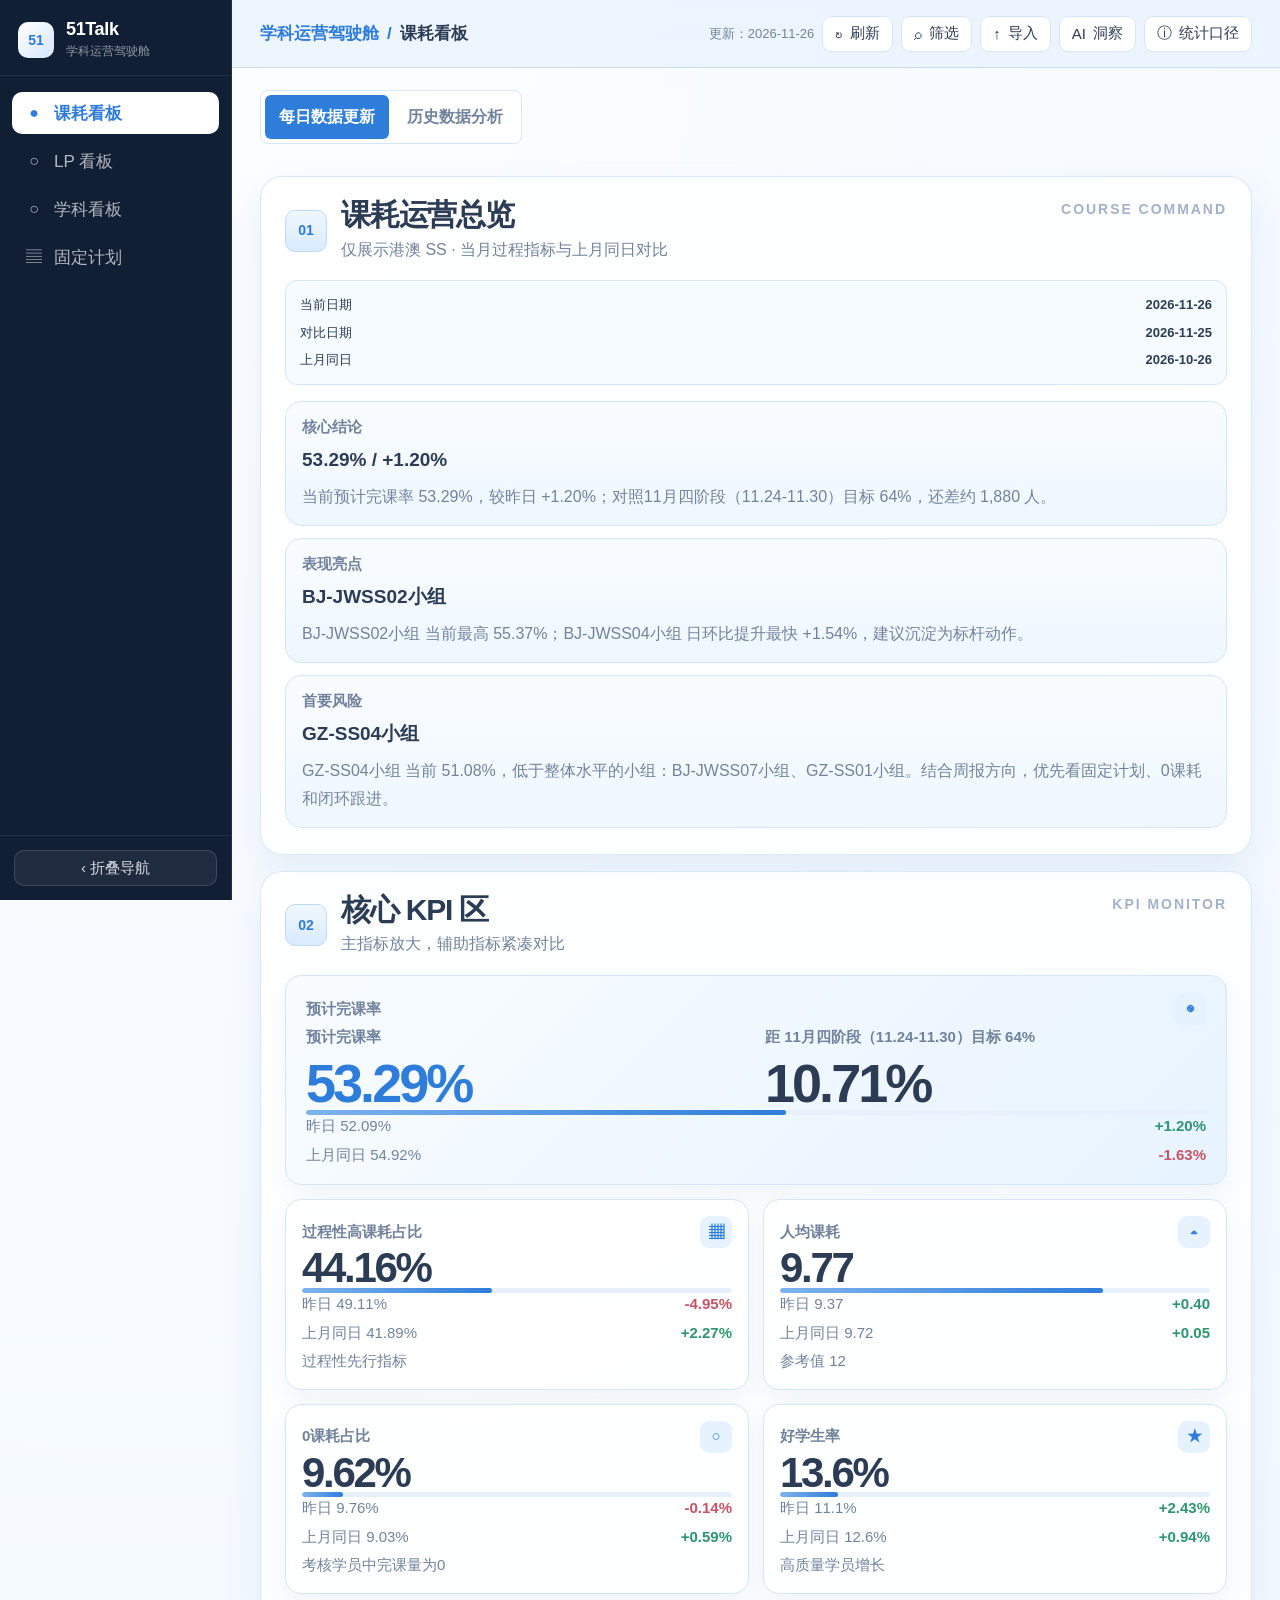
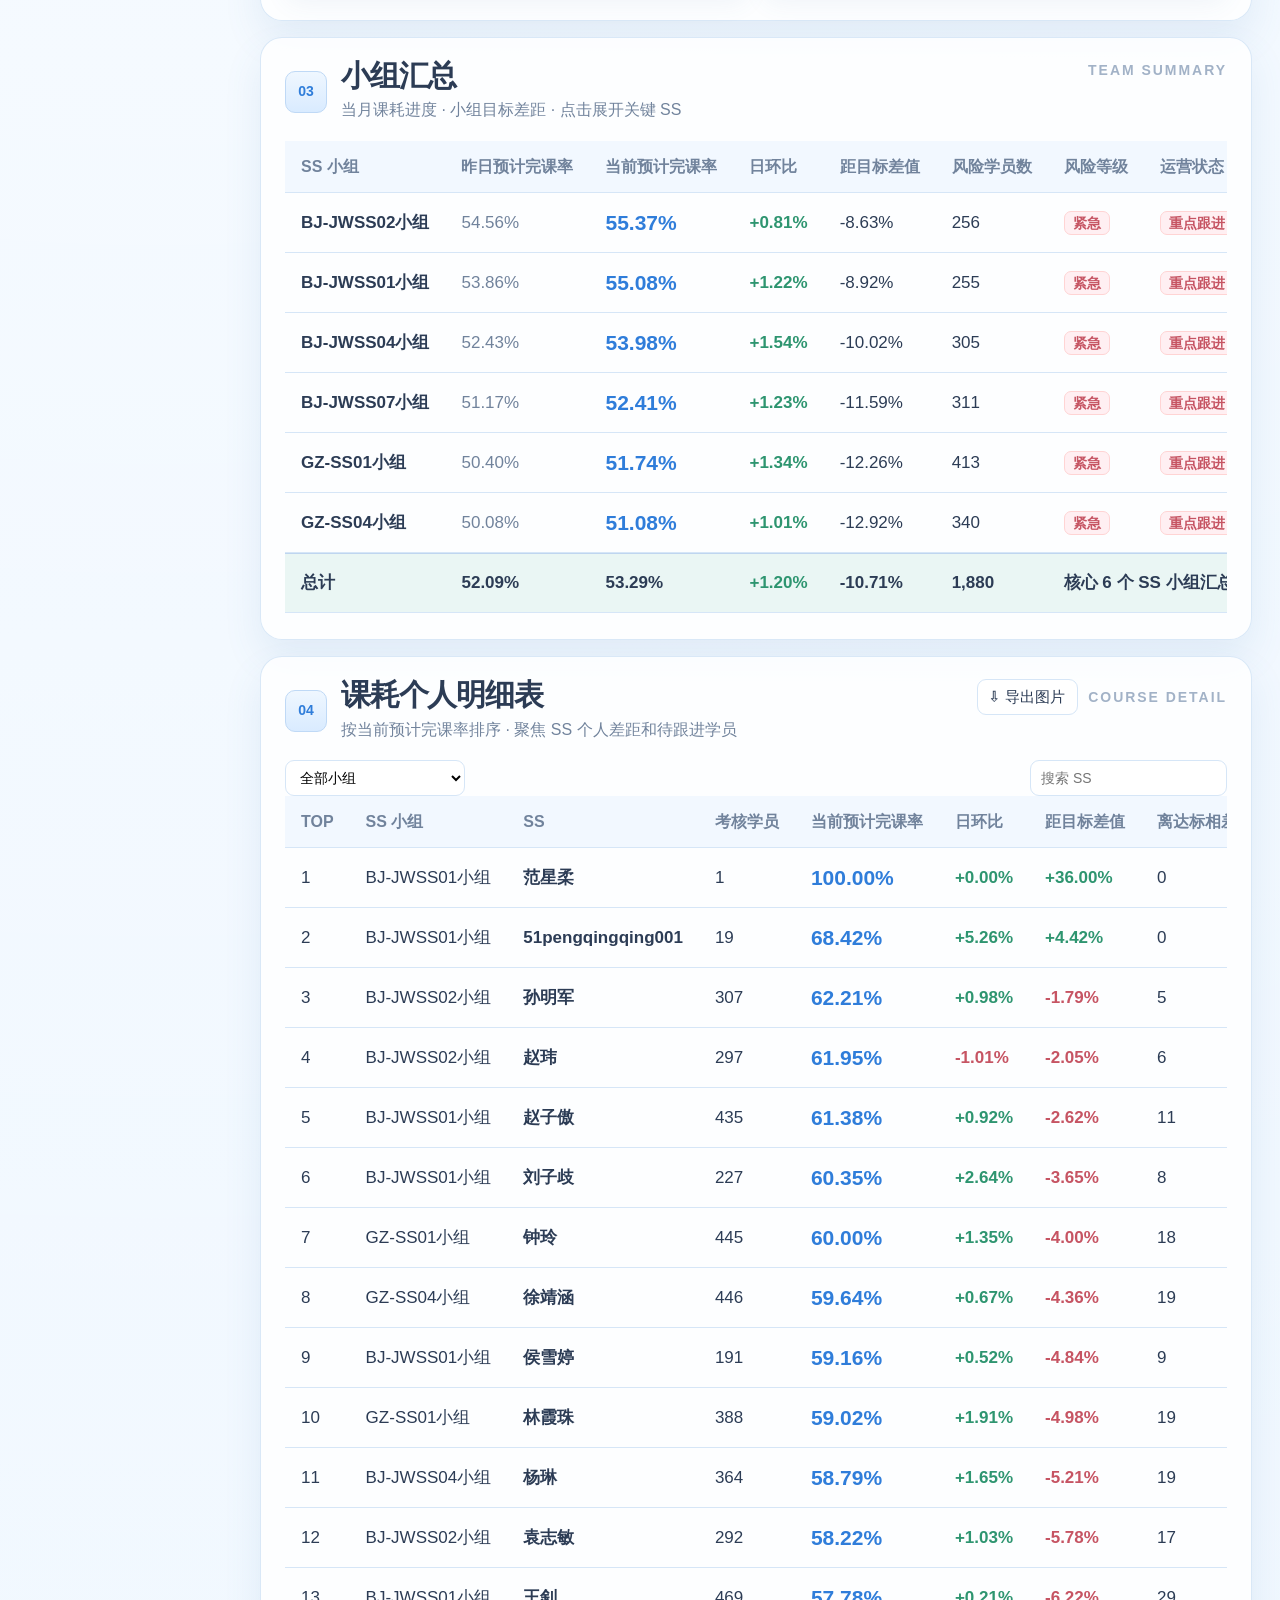
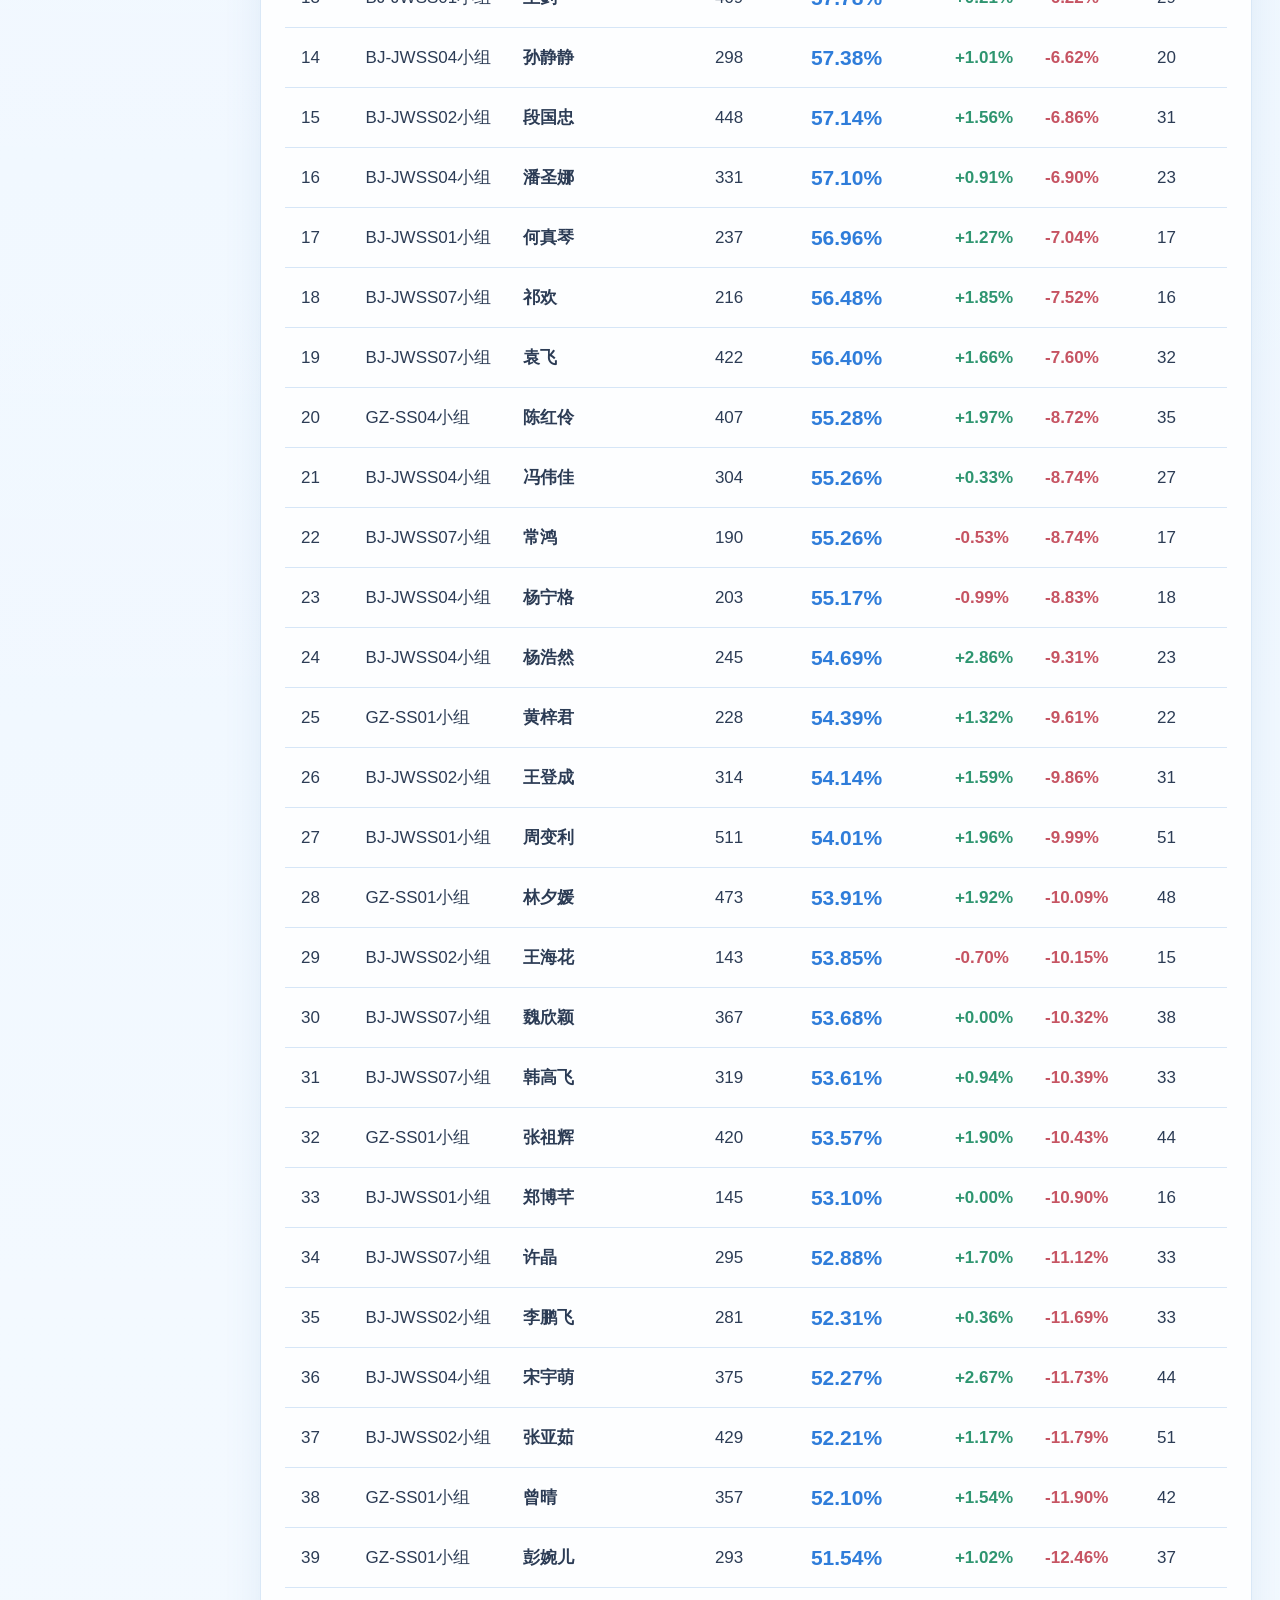
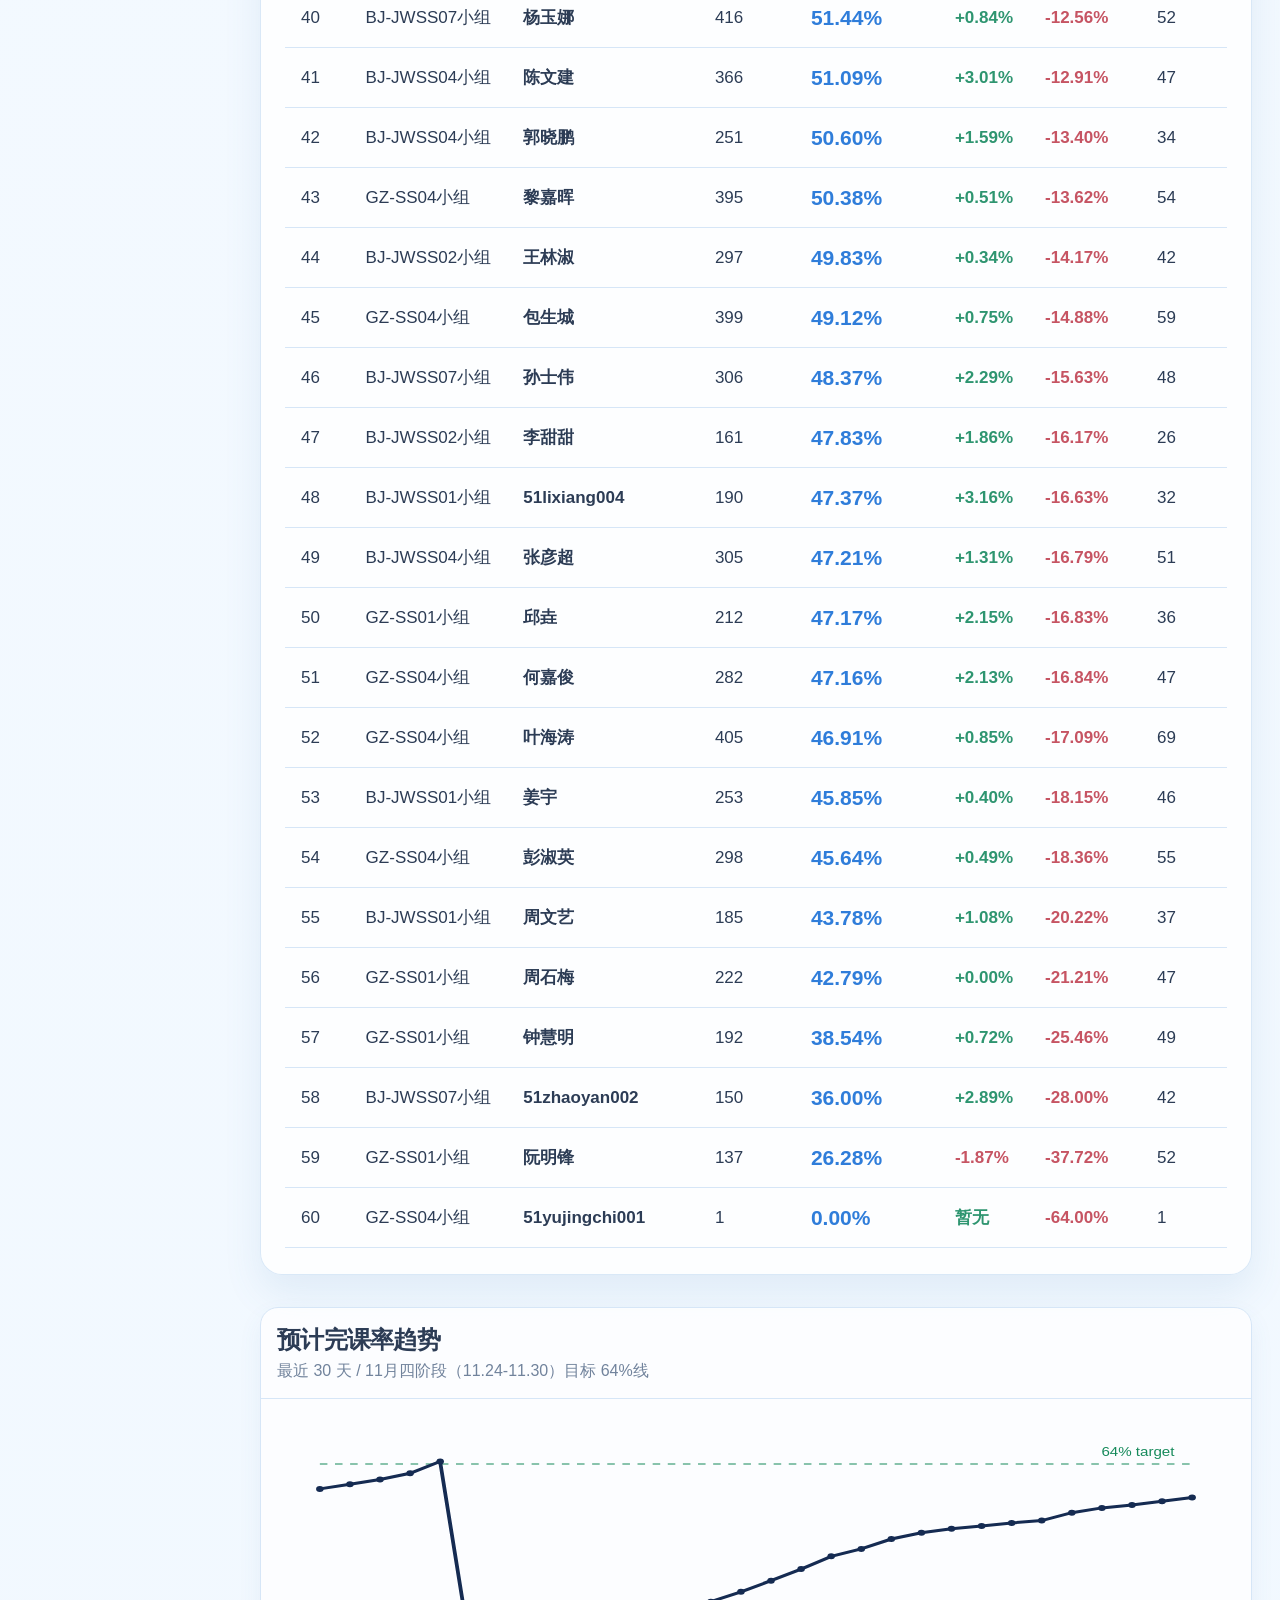
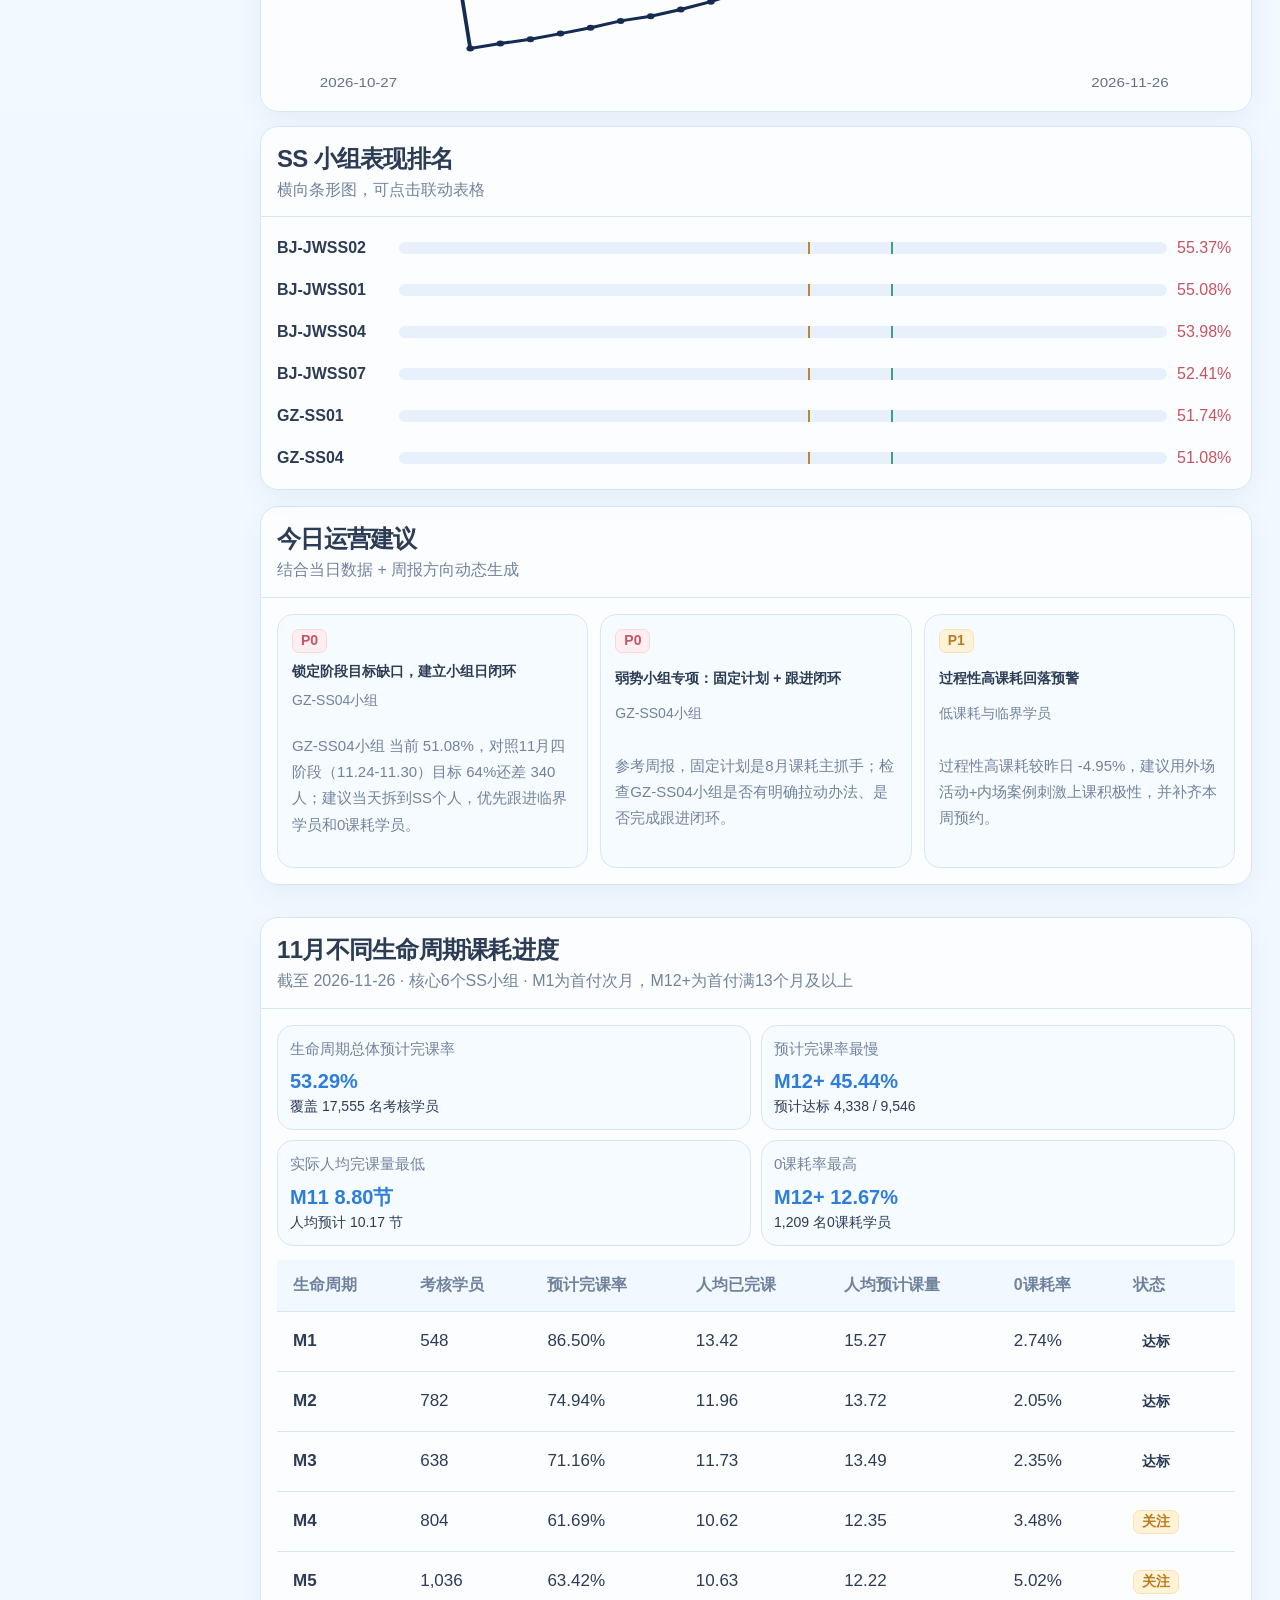
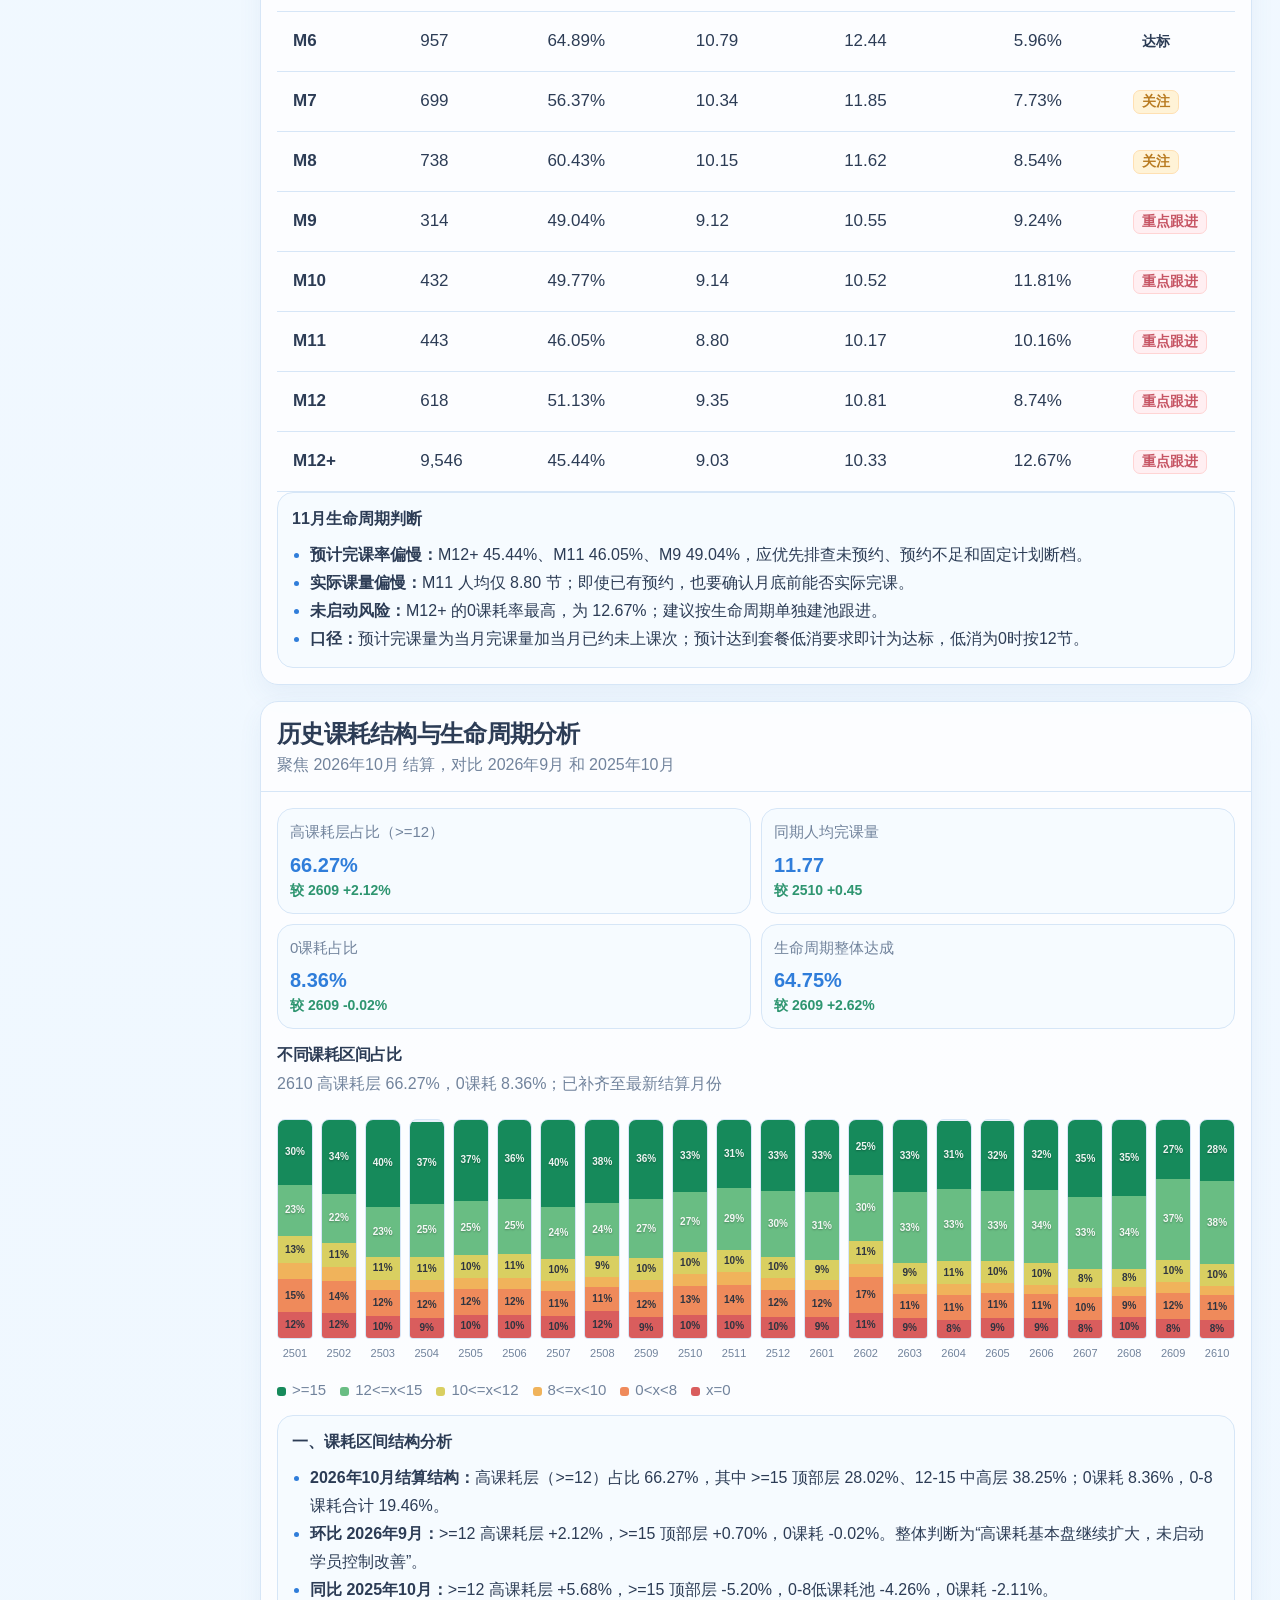
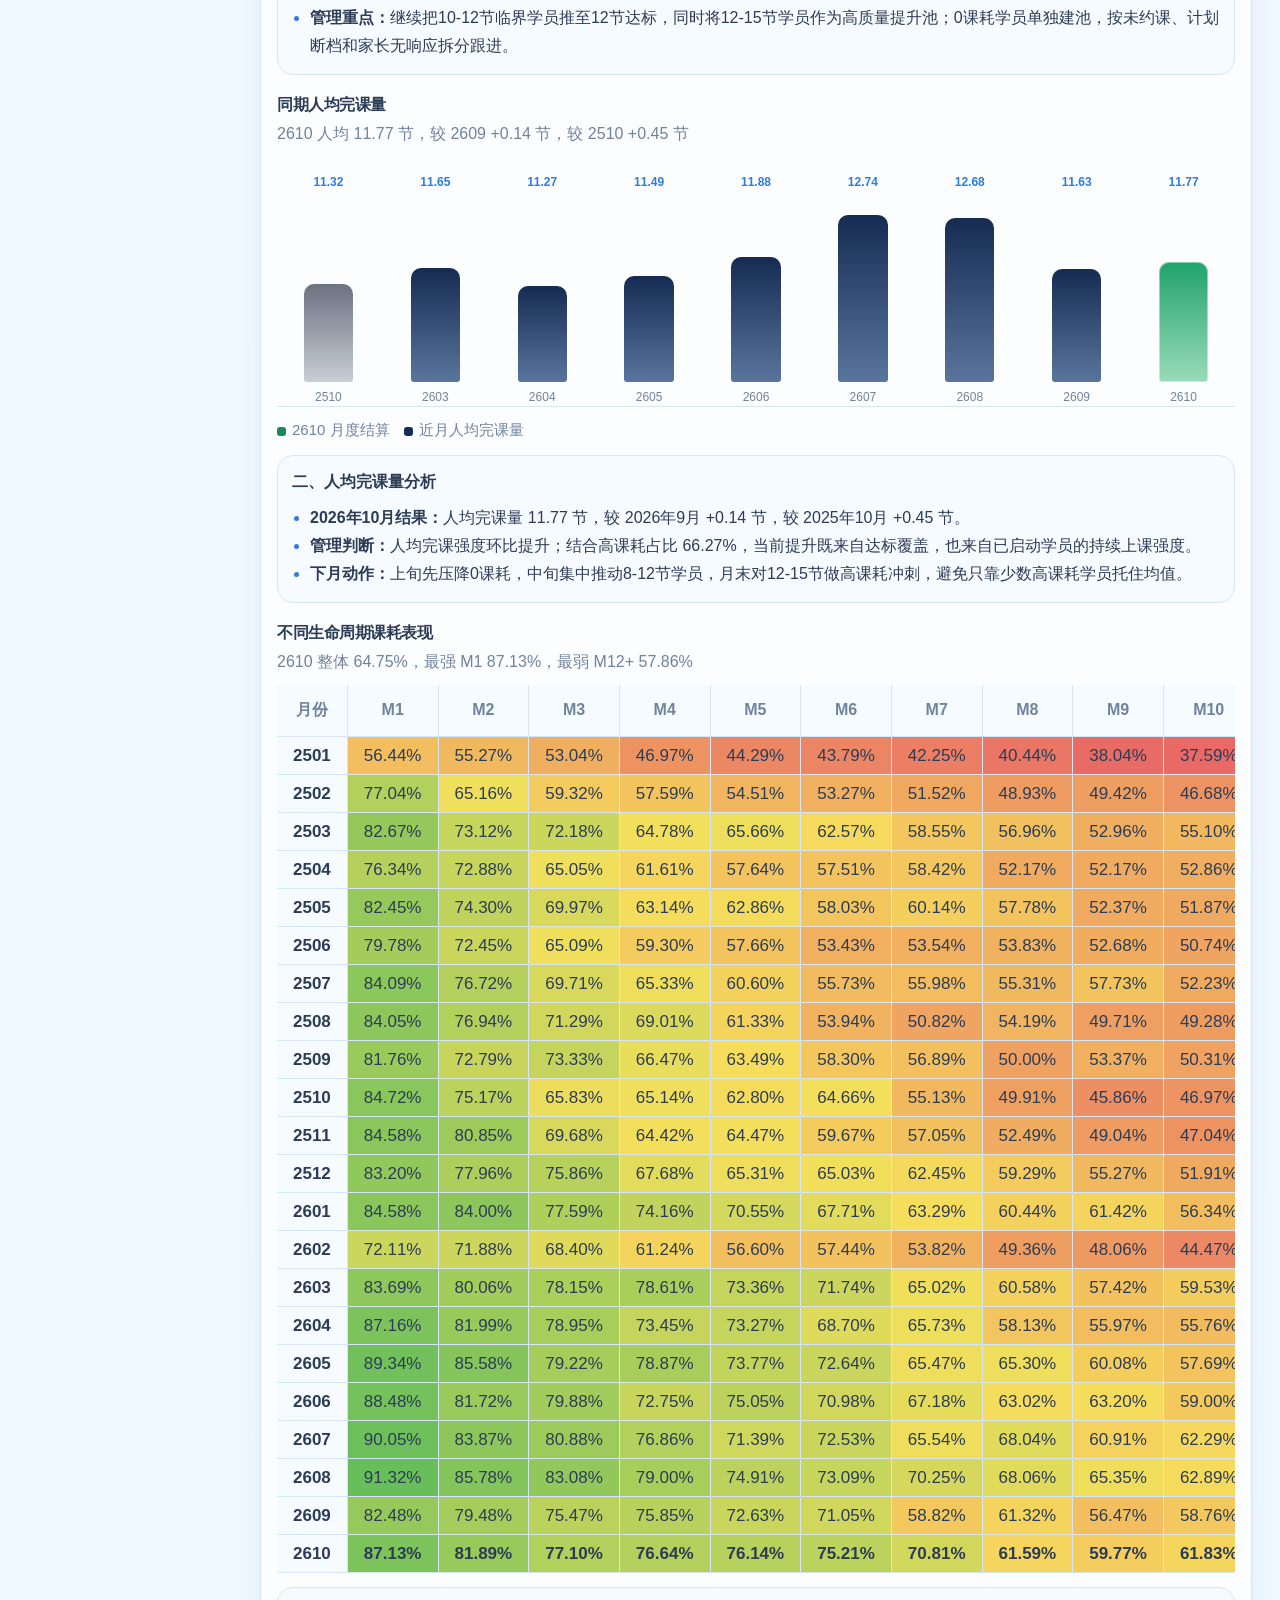
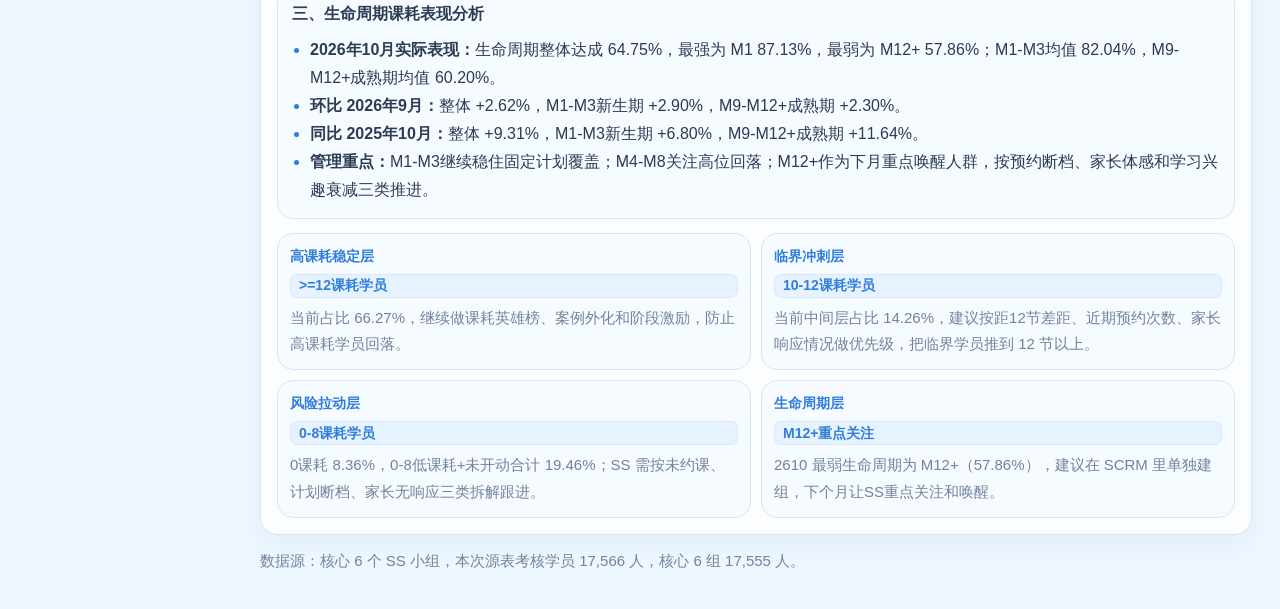
==== commit 20c4f834: "Update course dashboard through Nov 26" ====
--- a/ss-course-consumption-dashboard.html
+++ b/ss-course-consumption-dashboard.html
@@ -195,7 +195,7 @@
 <body>
 <div id="app"></div>
 <script>
-const DATA = {"currentDate": "2026-11-25", "isSettlement": false, "priorDate": "2026-11-24", "lastMonthDate": "2026-10-25", "target": 0.64, "targetLabel": "11月四阶段（11.24-11.30）目标 64%", "targetMilestones": [{"day": 11, "target": 0.26}, {"day": 17, "target": 0.44}, {"day": 23, "target": 0.52}, {"day": 30, "target": 0.64}], "completionRate": {"current": 0.520905, "prior": 0.5092, "last_month": 0.538531, "delta": 0.011705, "last_month_delta": -0.017626}, "overallMetrics": {"avg_consumption": {"current": 9.3663, "prior": 8.9535, "last_month": 9.3374, "delta": 0.4128, "last_month_delta": 0.0289}, "process_high_ratio": {"current": 0.491114, "prior": 0.462546, "last_month": 0.469198, "delta": 0.028568, "last_month_delta": 0.021916}, "good_student_rate": {"current": 0.111472, "prior": 0.090003, "last_month": 0.107244, "delta": 0.021469, "last_month_delta": 0.004228}, "zero_consumption_ratio": {"current": 0.097573, "prior": 0.099231, "last_month": 0.091786, "delta": -0.001658, "last_month_delta": 0.005787}}, "groupRows": [{"date": "2026-11-25", "group": "BJ-JWSS01小组", "assessed": 2863, "qualified": 1542, "rate": 0.538596, "prior_rate": 0.53161, "lift": 0.006986, "gap_rate": 0.101404, "gap_students": 290.32}, {"date": "2026-11-25", "group": "BJ-JWSS02小组", "assessed": 2969, "qualified": 1620, "rate": 0.545638, "prior_rate": 0.531492, "lift": 0.014146, "gap_rate": 0.094362, "gap_students": 280.16}, {"date": "2026-11-25", "group": "BJ-JWSS04小组", "assessed": 3042, "qualified": 1595, "rate": 0.524326, "prior_rate": 0.508714, "lift": 0.015612, "gap_rate": 0.115674, "gap_students": 351.88}, {"date": "2026-11-25", "group": "BJ-JWSS07小组", "assessed": 2681, "qualified": 1372, "rate": 0.511749, "prior_rate": 0.499068, "lift": 0.012681, "gap_rate": 0.128251, "gap_students": 343.84}, {"date": "2026-11-25", "group": "GZ-SS01小组", "assessed": 3367, "qualified": 1697, "rate": 0.50401, "prior_rate": 0.496287, "lift": 0.007723, "gap_rate": 0.13599, "gap_students": 457.88}, {"date": "2026-11-25", "group": "GZ-SS04小组", "assessed": 2634, "qualified": 1319, "rate": 0.500759, "prior_rate": 0.487092, "lift": 0.013667, "gap_rate": 0.139241, "gap_students": 366.76}, {"group": "总计", "assessed": 17556, "qualified": 9145, "rate": 0.520905, "prior_rate": 0.5092, "lift": 0.011705, "gap_rate": 0.119095, "gap_students": 2090.83}], "personRows": [{"date": "2026-11-25", "assessed": 1, "qualified": 1, "group": "BJ-JWSS01小组", "ss": "范星柔", "rate": 1.0, "prior_rate": 1.0, "lift": 0.0, "lift_students": 0.0, "gap_rate": -0.36, "gap_students": -0.36, "ss_account": "51fanxingrou"}, {"date": "2026-11-25", "assessed": 19, "qualified": 12, "group": "BJ-JWSS01小组", "ss": "51pengqingqing001", "rate": 0.631579, "prior_rate": 0.631579, "lift": 0.0, "lift_students": 0.0, "gap_rate": 0.008421, "gap_students": 0.16, "ss_account": "51pengqingqing001"}, {"date": "2026-11-25", "assessed": 297, "qualified": 187, "group": "BJ-JWSS02小组", "ss": "赵玮", "rate": 0.62963, "prior_rate": 0.619529, "lift": 0.010101, "lift_students": 3.0, "gap_rate": 0.01037, "gap_students": 3.08, "ss_account": "51zhaowei001"}, {"date": "2026-11-25", "assessed": 307, "qualified": 188, "group": "BJ-JWSS02小组", "ss": "孙明军", "rate": 0.612378, "prior_rate": 0.583062, "lift": 0.029316, "lift_students": 9.0, "gap_rate": 0.027622, "gap_students": 8.48, "ss_account": "51sunmingjun"}, {"date": "2026-11-25", "assessed": 435, "qualified": 263, "group": "BJ-JWSS01小组", "ss": "赵子傲", "rate": 0.604598, "prior_rate": 0.597701, "lift": 0.006897, "lift_students": 3.0, "gap_rate": 0.035402, "gap_students": 15.4, "ss_account": "51zhaoziao"}, {"date": "2026-11-25", "assessed": 446, "qualified": 263, "group": "GZ-SS04小组", "ss": "徐靖涵", "rate": 0.589686, "prior_rate": 0.565022, "lift": 0.024664, "lift_students": 11.0, "gap_rate": 0.050314, "gap_students": 22.44, "ss_account": "51xujinghan001"}, {"date": "2026-11-25", "assessed": 445, "qualified": 261, "group": "GZ-SS01小组", "ss": "钟玲", "rate": 0.586517, "prior_rate": 0.575281, "lift": 0.011236, "lift_students": 5.0, "gap_rate": 0.053483, "gap_students": 23.8, "ss_account": "51zhongling01"}, {"date": "2026-11-25", "assessed": 191, "qualified": 112, "group": "BJ-JWSS01小组", "ss": "侯雪婷", "rate": 0.586387, "prior_rate": 0.591623, "lift": -0.005236, "lift_students": -1.0, "gap_rate": 0.053613, "gap_students": 10.24, "ss_account": "51houxueting002"}, {"date": "2026-11-25", "assessed": 227, "qualified": 131, "group": "BJ-JWSS01小组", "ss": "刘子歧", "rate": 0.577093, "prior_rate": 0.559471, "lift": 0.017622, "lift_students": 4.0, "gap_rate": 0.062907, "gap_students": 14.28, "ss_account": "51liuziqi001"}, {"date": "2026-11-25", "assessed": 469, "qualified": 270, "group": "BJ-JWSS01小组", "ss": "王釗", "rate": 0.575693, "prior_rate": 0.558635, "lift": 0.017058, "lift_students": 8.0, "gap_rate": 0.064307, "gap_students": 30.16, "ss_account": "51wangzhao"}, {"date": "2026-11-25", "assessed": 292, "qualified": 167, "group": "BJ-JWSS02小组", "ss": "袁志敏", "rate": 0.571918, "prior_rate": 0.56701, "lift": 0.004908, "lift_students": 1.43, "gap_rate": 0.068082, "gap_students": 19.88, "ss_account": "51yuanzhimin001"}, {"date": "2026-11-25", "assessed": 364, "qualified": 208, "group": "BJ-JWSS04小组", "ss": "杨琳", "rate": 0.571429, "prior_rate": 0.543956, "lift": 0.027473, "lift_students": 10.0, "gap_rate": 0.068571, "gap_students": 24.96, "ss_account": "51yanglin07"}, {"date": "2026-11-25", "assessed": 387, "qualified": 221, "group": "GZ-SS01小组", "ss": "林霞珠", "rate": 0.571059, "prior_rate": 0.568475, "lift": 0.002584, "lift_students": 1.0, "gap_rate": 0.068941, "gap_students": 26.68, "ss_account": "51linxiazhu001"}, {"date": "2026-11-25", "assessed": 298, "qualified": 168, "group": "BJ-JWSS04小组", "ss": "孙静静", "rate": 0.563758, "prior_rate": 0.543624, "lift": 0.020134, "lift_students": 6.0, "gap_rate": 0.076242, "gap_students": 22.72, "ss_account": "51sunjingjing001"}, {"date": "2026-11-25", "assessed": 331, "qualified": 186, "group": "BJ-JWSS04小组", "ss": "潘圣娜", "rate": 0.561934, "prior_rate": 0.546828, "lift": 0.015106, "lift_students": 5.0, "gap_rate": 0.078066, "gap_students": 25.84, "ss_account": "51panshengna001"}, {"date": "2026-11-25", "assessed": 203, "qualified": 114, "group": "BJ-JWSS04小组", "ss": "杨宁格", "rate": 0.561576, "prior_rate": 0.549505, "lift": 0.012071, "lift_students": 2.45, "gap_rate": 0.078424, "gap_students": 15.92, "ss_account": "51yangningge001"}, {"date": "2026-11-25", "assessed": 190, "qualified": 106, "group": "BJ-JWSS07小组", "ss": "常鸿", "rate": 0.557895, "prior_rate": 0.554974, "lift": 0.002921, "lift_students": 0.55, "gap_rate": 0.082105, "gap_students": 15.6, "ss_account": "51changhong001"}, {"date": "2026-11-25", "assessed": 237, "qualified": 132, "group": "BJ-JWSS01小组", "ss": "何真琴", "rate": 0.556962, "prior_rate": 0.556962, "lift": 0.0, "lift_students": 0.0, "gap_rate": 0.083038, "gap_students": 19.68, "ss_account": "51hezhenqin001"}, {"date": "2026-11-25", "assessed": 448, "qualified": 249, "group": "BJ-JWSS02小组", "ss": "段国忠", "rate": 0.555804, "prior_rate": 0.537946, "lift": 0.017858, "lift_students": 8.0, "gap_rate": 0.084196, "gap_students": 37.72, "ss_account": "duanguozhong"}, {"date": "2026-11-25", "assessed": 304, "qualified": 167, "group": "BJ-JWSS04小组", "ss": "冯伟佳", "rate": 0.549342, "prior_rate": 0.542763, "lift": 0.006579, "lift_students": 2.0, "gap_rate": 0.090658, "gap_students": 27.56, "ss_account": "51fengweijia"}, {"date": "2026-11-25", "assessed": 422, "qualified": 231, "group": "BJ-JWSS07小组", "ss": "袁飞", "rate": 0.547393, "prior_rate": 0.523697, "lift": 0.023696, "lift_students": 10.0, "gap_rate": 0.092607, "gap_students": 39.08, "ss_account": "51yuanfei"}, {"date": "2026-11-25", "assessed": 216, "qualified": 118, "group": "BJ-JWSS07小组", "ss": "祁欢", "rate": 0.546296, "prior_rate": 0.530233, "lift": 0.016063, "lift_students": 3.47, "gap_rate": 0.093704, "gap_students": 20.24, "ss_account": "51qihuan001"}, {"date": "2026-11-25", "assessed": 143, "qualified": 78, "group": "BJ-JWSS02小组", "ss": "王海花", "rate": 0.545455, "prior_rate": 0.541667, "lift": 0.003788, "lift_students": 0.54, "gap_rate": 0.094545, "gap_students": 13.52, "ss_account": "51wanghaihua001"}, {"date": "2026-11-25", "assessed": 367, "qualified": 197, "group": "BJ-JWSS07小组", "ss": "魏欣颖", "rate": 0.536785, "prior_rate": 0.525886, "lift": 0.010899, "lift_students": 4.0, "gap_rate": 0.103215, "gap_students": 37.88, "ss_account": "51weixinying01"}, {"date": "2026-11-25", "assessed": 407, "qualified": 217, "group": "GZ-SS04小组", "ss": "陈红伶", "rate": 0.53317, "prior_rate": 0.530713, "lift": 0.002457, "lift_students": 1.0, "gap_rate": 0.10683, "gap_students": 43.48, "ss_account": "51chenhongling001"}, {"date": "2026-11-25", "assessed": 145, "qualified": 77, "group": "BJ-JWSS01小组", "ss": "郑博芊", "rate": 0.531034, "prior_rate": 0.496552, "lift": 0.034482, "lift_students": 5.0, "gap_rate": 0.108966, "gap_students": 15.8, "ss_account": "51zhengboqian001"}, {"date": "2026-11-25", "assessed": 228, "qualified": 121, "group": "GZ-SS01小组", "ss": "黄梓君", "rate": 0.530702, "prior_rate": 0.52193, "lift": 0.008772, "lift_students": 2.0, "gap_rate": 0.109298, "gap_students": 24.92, "ss_account": "51huangzijun001"}, {"date": "2026-11-25", "assessed": 319, "qualified": 168, "group": "BJ-JWSS07小组", "ss": "韩高飞", "rate": 0.526646, "prior_rate": 0.501567, "lift": 0.025079, "lift_students": 8.0, "gap_rate": 0.113354, "gap_students": 36.16, "ss_account": "51hangaofei"}, {"date": "2026-11-25", "assessed": 314, "qualified": 165, "group": "BJ-JWSS02小组", "ss": "王登成", "rate": 0.525478, "prior_rate": 0.511111, "lift": 0.014367, "lift_students": 4.51, "gap_rate": 0.114522, "gap_students": 35.96, "ss_account": "51wangdengcheng001"}, {"date": "2026-11-25", "assessed": 511, "qualified": 266, "group": "BJ-JWSS01小组", "ss": "周变利", "rate": 0.520548, "prior_rate": 0.514677, "lift": 0.005871, "lift_students": 3.0, "gap_rate": 0.119452, "gap_students": 61.04, "ss_account": "zhoubianli"}, {"date": "2026-11-25", "assessed": 477, "qualified": 248, "group": "GZ-SS01小组", "ss": "林夕媛", "rate": 0.519916, "prior_rate": 0.517895, "lift": 0.002021, "lift_students": 0.96, "gap_rate": 0.120084, "gap_students": 57.28, "ss_account": "51linxiyuan"}, {"date": "2026-11-25", "assessed": 281, "qualified": 146, "group": "BJ-JWSS02小组", "ss": "李鹏飞", "rate": 0.519573, "prior_rate": 0.494662, "lift": 0.024911, "lift_students": 7.0, "gap_rate": 0.120427, "gap_students": 33.84, "ss_account": "51lipengfei07"}, {"date": "2026-11-25", "assessed": 245, "qualified": 127, "group": "BJ-JWSS04小组", "ss": "杨浩然", "rate": 0.518367, "prior_rate": 0.510204, "lift": 0.008163, "lift_students": 2.0, "gap_rate": 0.121633, "gap_students": 29.8, "ss_account": "51yanghaoran001"}, {"date": "2026-11-25", "assessed": 420, "qualified": 217, "group": "GZ-SS01小组", "ss": "张祖辉", "rate": 0.516667, "prior_rate": 0.502381, "lift": 0.014286, "lift_students": 6.0, "gap_rate": 0.123333, "gap_students": 51.8, "ss_account": "51zhangzuhui001"}, {"date": "2026-11-25", "assessed": 295, "qualified": 151, "group": "BJ-JWSS07小组", "ss": "许晶", "rate": 0.511864, "prior_rate": 0.501695, "lift": 0.010169, "lift_students": 3.0, "gap_rate": 0.128136, "gap_students": 37.8, "ss_account": "51xujing002"}, {"date": "2026-11-25", "assessed": 429, "qualified": 219, "group": "BJ-JWSS02小组", "ss": "张亚茹", "rate": 0.51049, "prior_rate": 0.494172, "lift": 0.016318, "lift_students": 7.0, "gap_rate": 0.12951, "gap_students": 55.56, "ss_account": "51zhangyaru03"}, {"date": "2026-11-25", "assessed": 415, "qualified": 210, "group": "BJ-JWSS07小组", "ss": "杨玉娜", "rate": 0.506024, "prior_rate": 0.501205, "lift": 0.004819, "lift_students": 2.0, "gap_rate": 0.133976, "gap_students": 55.6, "ss_account": "yangyuna01"}, {"date": "2026-11-25", "assessed": 356, "qualified": 180, "group": "GZ-SS01小组", "ss": "曾晴", "rate": 0.505618, "prior_rate": 0.488764, "lift": 0.016854, "lift_students": 6.0, "gap_rate": 0.134382, "gap_students": 47.84, "ss_account": "51zengqing"}, {"date": "2026-11-25", "assessed": 293, "qualified": 148, "group": "GZ-SS01小组", "ss": "彭婉儿", "rate": 0.505119, "prior_rate": 0.501706, "lift": 0.003413, "lift_students": 1.0, "gap_rate": 0.134881, "gap_students": 39.52, "ss_account": "51pengwaner001"}, {"date": "2026-11-25", "assessed": 395, "qualified": 197, "group": "GZ-SS04小组", "ss": "黎嘉晖", "rate": 0.498734, "prior_rate": 0.478481, "lift": 0.020253, "lift_students": 8.0, "gap_rate": 0.141266, "gap_students": 55.8, "ss_account": "51lijiahui002"}, {"date": "2026-11-25", "assessed": 375, "qualified": 186, "group": "BJ-JWSS04小组", "ss": "宋宇萌", "rate": 0.496, "prior_rate": 0.477333, "lift": 0.018667, "lift_students": 7.0, "gap_rate": 0.144, "gap_students": 54.0, "ss_account": "51songyumeng"}, {"date": "2026-11-25", "assessed": 297, "qualified": 147, "group": "BJ-JWSS02小组", "ss": "王林淑", "rate": 0.494949, "prior_rate": 0.493243, "lift": 0.001706, "lift_students": 0.51, "gap_rate": 0.145051, "gap_students": 43.08, "ss_account": "51wanglinshu"}, {"date": "2026-11-25", "assessed": 251, "qualified": 123, "group": "BJ-JWSS04小组", "ss": "郭晓鹏", "rate": 0.49004, "prior_rate": 0.482072, "lift": 0.007968, "lift_students": 2.0, "gap_rate": 0.14996, "gap_students": 37.64, "ss_account": "guoxiaopeng"}, {"date": "2026-11-25", "assessed": 399, "qualified": 193, "group": "GZ-SS04小组", "ss": "包生城", "rate": 0.483709, "prior_rate": 0.461153, "lift": 0.022556, "lift_students": 9.0, "gap_rate": 0.156291, "gap_students": 62.36, "ss_account": "51baoshengcheng"}, {"date": "2026-11-25", "assessed": 366, "qualified": 176, "group": "BJ-JWSS04小组", "ss": "陈文建", "rate": 0.480874, "prior_rate": 0.472678, "lift": 0.008196, "lift_students": 3.0, "gap_rate": 0.159126, "gap_students": 58.24, "ss_account": "chenwenjian"}, {"date": "2026-11-25", "assessed": 306, "qualified": 141, "group": "BJ-JWSS07小组", "ss": "孙士伟", "rate": 0.460784, "prior_rate": 0.45098, "lift": 0.009804, "lift_students": 3.0, "gap_rate": 0.179216, "gap_students": 54.84, "ss_account": "51sunshiwei001"}, {"date": "2026-11-25", "assessed": 406, "qualified": 187, "group": "GZ-SS04小组", "ss": "叶海涛", "rate": 0.460591, "prior_rate": 0.463054, "lift": -0.002463, "lift_students": -1.0, "gap_rate": 0.179409, "gap_students": 72.84, "ss_account": "51yehaitao001"}, {"date": "2026-11-25", "assessed": 161, "qualified": 74, "group": "BJ-JWSS02小组", "ss": "李甜甜", "rate": 0.459627, "prior_rate": 0.453416, "lift": 0.006211, "lift_students": 1.0, "gap_rate": 0.180373, "gap_students": 29.04, "ss_account": "51litiantian001"}, {"date": "2026-11-25", "assessed": 305, "qualified": 140, "group": "BJ-JWSS04小组", "ss": "张彦超", "rate": 0.459016, "prior_rate": 0.432787, "lift": 0.026229, "lift_students": 8.0, "gap_rate": 0.180984, "gap_students": 55.2, "ss_account": "51zhangyanchao001"}, {"date": "2026-11-25", "assessed": 253, "qualified": 115, "group": "BJ-JWSS01小组", "ss": "姜宇", "rate": 0.454545, "prior_rate": 0.462451, "lift": -0.007906, "lift_students": -2.0, "gap_rate": 0.185455, "gap_students": 46.92, "ss_account": "51jiangyu001"}, {"date": "2026-11-25", "assessed": 299, "qualified": 135, "group": "GZ-SS04小组", "ss": "彭淑英", "rate": 0.451505, "prior_rate": 0.441472, "lift": 0.010033, "lift_students": 3.0, "gap_rate": 0.188495, "gap_students": 56.36, "ss_account": "51pengshuying001"}, {"date": "2026-11-25", "assessed": 282, "qualified": 127, "group": "GZ-SS04小组", "ss": "何嘉俊", "rate": 0.450355, "prior_rate": 0.432624, "lift": 0.017731, "lift_students": 5.0, "gap_rate": 0.189645, "gap_students": 53.48, "ss_account": "51hejiajun001"}, {"date": "2026-11-25", "assessed": 211, "qualified": 95, "group": "GZ-SS01小组", "ss": "邱垚", "rate": 0.450237, "prior_rate": 0.448113, "lift": 0.002124, "lift_students": 0.45, "gap_rate": 0.189763, "gap_students": 40.04, "ss_account": "51qiuyao001"}, {"date": "2026-11-25", "assessed": 190, "qualified": 84, "group": "BJ-JWSS01小组", "ss": "51lixiang004", "rate": 0.442105, "prior_rate": 0.452632, "lift": -0.010527, "lift_students": -2.0, "gap_rate": 0.197895, "gap_students": 37.6, "ss_account": "51lixiang004"}, {"date": "2026-11-25", "assessed": 222, "qualified": 95, "group": "GZ-SS01小组", "ss": "周石梅", "rate": 0.427928, "prior_rate": 0.414414, "lift": 0.013514, "lift_students": 3.0, "gap_rate": 0.212072, "gap_students": 47.08, "ss_account": "51zhoushimei001"}, {"date": "2026-11-25", "assessed": 185, "qualified": 79, "group": "BJ-JWSS01小组", "ss": "周文艺", "rate": 0.427027, "prior_rate": 0.416216, "lift": 0.010811, "lift_students": 2.0, "gap_rate": 0.212973, "gap_students": 39.4, "ss_account": "51zhouwenyi001"}, {"date": "2026-11-25", "assessed": 193, "qualified": 73, "group": "GZ-SS01小组", "ss": "钟慧明", "rate": 0.378238, "prior_rate": 0.367876, "lift": 0.010362, "lift_students": 2.0, "gap_rate": 0.261762, "gap_students": 50.52, "ss_account": "51zhonghuiming001"}, {"date": "2026-11-25", "assessed": 151, "qualified": 50, "group": "BJ-JWSS07小组", "ss": "51zhaoyan002", "rate": 0.331126, "prior_rate": 0.331126, "lift": 0.0, "lift_students": 0.0, "gap_rate": 0.308874, "gap_students": 46.64, "ss_account": "51zhaoyan002"}, {"date": "2026-11-25", "assessed": 135, "qualified": 38, "group": "GZ-SS01小组", "ss": "阮明锋", "rate": 0.281481, "prior_rate": 0.294118, "lift": -0.012637, "lift_students": -1.71, "gap_rate": 0.358519, "gap_students": 48.4, "ss_account": "51ruanmingfeng001"}], "trend": [{"date": "2026-07-24", "rate": 0.533292, "assessed": 17587}, {"date": "2026-07-25", "rate": 0.548587, "assessed": 17587}, {"date": "2026-07-26", "rate": 0.57008, "assessed": 17587}, {"date": "2026-07-27", "rate": 0.58657, "assessed": 17587}, {"date": "2026-07-28", "rate": 0.601296, "assessed": 17587}, {"date": "2026-07-29", "rate": 0.619776, "assessed": 17587}, {"date": "2026-07-30", "rate": 0.640607, "assessed": 17588}, {"date": "2026-07-31", "rate": 0.667842, "assessed": 17588}, {"date": "2026-08-01", "rate": 0.078818, "assessed": 17661}, {"date": "2026-08-02", "rate": 0.093653, "assessed": 17661}, {"date": "2026-08-03", "rate": 0.111942, "assessed": 17661}, {"date": "2026-08-04", "rate": 0.1304, "assessed": 17661}, {"date": "2026-08-05", "rate": 0.150105, "assessed": 17661}, {"date": "2026-08-06", "rate": 0.170432, "assessed": 17661}, {"date": "2026-08-07", "rate": 0.187995, "assessed": 17660}, {"date": "2026-08-08", "rate": 0.206036, "assessed": 17662}, {"date": "2026-08-09", "rate": 0.230268, "assessed": 17662}, {"date": "2026-08-10", "rate": 0.25586, "assessed": 17662}, {"date": "2026-08-11", "rate": 0.285755, "assessed": 17662}, {"date": "2026-08-12", "rate": 0.319726, "assessed": 17662}, {"date": "2026-08-13", "rate": 0.352282, "assessed": 17662}, {"date": "2026-08-14", "rate": 0.381271, "assessed": 17662}, {"date": "2026-08-15", "rate": 0.401936, "assessed": 17662}, {"date": "2026-08-16", "rate": 0.42993, "assessed": 17661}, {"date": "2026-08-17", "rate": 0.449691, "assessed": 17661}, {"date": "2026-08-18", "rate": 0.461582, "assessed": 17661}, {"date": "2026-08-19", "rate": 0.475568, "assessed": 17661}, {"date": "2026-08-20", "rate": 0.487345, "assessed": 17661}, {"date": "2026-08-21", "rate": 0.499462, "assessed": 17661}, {"date": "2026-08-22", "rate": 0.507954, "assessed": 17663}, {"date": "2026-08-23", "rate": 0.525619, "assessed": 17663}, {"date": "2026-08-24", "rate": 0.542974, "assessed": 17662}, {"date": "2026-08-25", "rate": 0.55492, "assessed": 17662}, {"date": "2026-08-26", "rate": 0.569334, "assessed": 17661}, {"date": "2026-08-27", "rate": 0.58606, "assessed": 17662}, {"date": "2026-08-28", "rate": 0.59957, "assessed": 17661}, {"date": "2026-08-29", "rate": 0.616953, "assessed": 17661}, {"date": "2026-08-30", "rate": 0.643452, "assessed": 17661}, {"date": "2026-08-31", "rate": 0.673405, "assessed": 17661}, {"date": "2026-09-01", "rate": 0.064936, "assessed": 17525}, {"date": "2026-09-02", "rate": 0.075549, "assessed": 17525}, {"date": "2026-09-03", "rate": 0.087046, "assessed": 17531}, {"date": "2026-09-04", "rate": 0.104729, "assessed": 17531}, {"date": "2026-09-05", "rate": 0.122469, "assessed": 17531}, {"date": "2026-09-06", "rate": 0.147274, "assessed": 17532}, {"date": "2026-09-07", "rate": 0.167922, "assessed": 17532}, {"date": "2026-09-08", "rate": 0.188388, "assessed": 17533}, {"date": "2026-09-09", "rate": 0.214225, "assessed": 17533}, {"date": "2026-09-10", "rate": 0.241074, "assessed": 17534}, {"date": "2026-09-11", "rate": 0.276491, "assessed": 17534}, {"date": "2026-09-12", "rate": 0.307043, "assessed": 17535}, {"date": "2026-09-13", "rate": 0.349492, "assessed": 17534}, {"date": "2026-09-14", "rate": 0.380404, "assessed": 17534}, {"date": "2026-09-15", "rate": 0.41046, "assessed": 17534}, {"date": "2026-09-16", "rate": 0.427398, "assessed": 17534}, {"date": "2026-09-17", "rate": 0.439831, "assessed": 17534}, {"date": "2026-09-18", "rate": 0.447277, "assessed": 17535}, {"date": "2026-09-19", "rate": 0.454634, "assessed": 17535}, {"date": "2026-09-20", "rate": 0.46775, "assessed": 17535}, {"date": "2026-09-21", "rate": 0.480753, "assessed": 17535}, {"date": "2026-09-22", "rate": 0.491189, "assessed": 17535}, {"date": "2026-09-23", "rate": 0.500998, "assessed": 17535}, {"date": "2026-09-24", "rate": 0.506729, "assessed": 17536}, {"date": "2026-09-25", "rate": 0.502794, "assessed": 17536}, {"date": "2026-09-26", "rate": 0.517564, "assessed": 17536}, {"date": "2026-09-27", "rate": 0.54083, "assessed": 17536}, {"date": "2026-09-30", "rate": 0.621464, "assessed": 17536}, {"date": "2026-10-01", "rate": 0.06433, "assessed": 17721}, {"date": "2026-10-02", "rate": 0.072569, "assessed": 17721}, {"date": "2026-10-03", "rate": 0.083014, "assessed": 17720}, {"date": "2026-10-04", "rate": 0.09684, "assessed": 17720}, {"date": "2026-10-05", "rate": 0.113093, "assessed": 17720}, {"date": "2026-10-06", "rate": 0.131701, "assessed": 17722}, {"date": "2026-10-07", "rate": 0.152579, "assessed": 17722}, {"date": "2026-10-08", "rate": 0.172554, "assessed": 17722}, {"date": "2026-10-09", "rate": 0.190723, "assessed": 17722}, {"date": "2026-10-10", "rate": 0.216687, "assessed": 17726}, {"date": "2026-10-11", "rate": 0.250635, "assessed": 17727}, {"date": "2026-10-12", "rate": 0.287471, "assessed": 17727}, {"date": "2026-10-13", "rate": 0.328482, "assessed": 17727}, {"date": "2026-10-14", "rate": 0.362611, "assessed": 17727}, {"date": "2026-10-15", "rate": 0.392136, "assessed": 17726}, {"date": "2026-10-16", "rate": 0.420126, "assessed": 17728}, {"date": "2026-10-17", "rate": 0.435582, "assessed": 17728}, {"date": "2026-10-18", "rate": 0.452617, "assessed": 17728}, {"date": "2026-10-19", "rate": 0.462094, "assessed": 17728}, {"date": "2026-10-20", "rate": 0.472529, "assessed": 17728}, {"date": "2026-10-21", "rate": 0.484994, "assessed": 17726}, {"date": "2026-10-22", "rate": 0.4956, "assessed": 17726}, {"date": "2026-10-23", "rate": 0.50818, "assessed": 17726}, {"date": "2026-10-24", "rate": 0.522396, "assessed": 17726}, {"date": "2026-10-25", "rate": 0.538531, "assessed": 17726}, {"date": "2026-10-26", "rate": 0.549193, "assessed": 17726}, {"date": "2026-10-27", "rate": 0.5603, "assessed": 17728}, {"date": "2026-10-28", "rate": 0.574797, "assessed": 17728}, {"date": "2026-10-29", "rate": 0.59014, "assessed": 17728}, {"date": "2026-10-30", "rate": 0.610017, "assessed": 17729}, {"date": "2026-10-31", "rate": 0.64747, "assessed": 17729}, {"date": "2026-11-01", "rate": 0.051492, "assessed": 17556}, {"date": "2026-11-02", "rate": 0.067339, "assessed": 17553}, {"date": "2026-11-03", "rate": 0.080902, "assessed": 17552}, {"date": "2026-11-04", "rate": 0.098912, "assessed": 17551}, {"date": "2026-11-05", "rate": 0.117557, "assessed": 17549}, {"date": "2026-11-06", "rate": 0.139381, "assessed": 17549}, {"date": "2026-11-07", "rate": 0.154482, "assessed": 17549}, {"date": "2026-11-08", "rate": 0.17566, "assessed": 17551}, {"date": "2026-11-09", "rate": 0.200684, "assessed": 17550}, {"date": "2026-11-10", "rate": 0.232194, "assessed": 17550}, {"date": "2026-11-11", "rate": 0.267407, "assessed": 17550}, {"date": "2026-11-12", "rate": 0.304541, "assessed": 17551}, {"date": "2026-11-13", "rate": 0.345166, "assessed": 17551}, {"date": "2026-11-14", "rate": 0.368946, "assessed": 17550}, {"date": "2026-11-15", "rate": 0.40049, "assessed": 17551}, {"date": "2026-11-16", "rate": 0.420399, "assessed": 17550}, {"date": "2026-11-17", "rate": 0.433105, "assessed": 17550}, {"date": "2026-11-18", "rate": 0.442279, "assessed": 17550}, {"date": "2026-11-19", "rate": 0.451769, "assessed": 17551}, {"date": "2026-11-20", "rate": 0.459202, "assessed": 17550}, {"date": "2026-11-22", "rate": 0.484446, "assessed": 17552}, {"date": "2026-11-23", "rate": 0.49963, "assessed": 17555}, {"date": "2026-11-24", "rate": 0.5092, "assessed": 17555}, {"date": "2026-11-25", "rate": 0.520905, "assessed": 17556}], "currentLifecycle": {"report_month": "2611", "rows": [{"lifecycle": "M1", "students": 548, "qualified": 468, "completed_total": 7092.0, "expected_total": 8342.0, "zero_consumption_count": 15, "completion_rate": 0.854015, "avg_completed": 12.9416, "avg_expected": 15.2226, "zero_consumption_rate": 0.027372}, {"lifecycle": "M2", "students": 782, "qualified": 570, "completed_total": 8997.0, "expected_total": 10685.0, "zero_consumption_count": 16, "completion_rate": 0.7289, "avg_completed": 11.5051, "avg_expected": 13.6637, "zero_consumption_rate": 0.02046}, {"lifecycle": "M3", "students": 638, "qualified": 447, "completed_total": 7179.0, "expected_total": 8587.0, "zero_consumption_count": 15, "completion_rate": 0.700627, "avg_completed": 11.2524, "avg_expected": 13.4592, "zero_consumption_rate": 0.023511}, {"lifecycle": "M4", "students": 804, "qualified": 483, "completed_total": 8237.0, "expected_total": 9866.0, "zero_consumption_count": 28, "completion_rate": 0.600746, "avg_completed": 10.245, "avg_expected": 12.2711, "zero_consumption_rate": 0.034826}, {"lifecycle": "M5", "students": 1036, "qualified": 640, "completed_total": 10599.0, "expected_total": 12589.0, "zero_consumption_count": 52, "completion_rate": 0.617761, "avg_completed": 10.2307, "avg_expected": 12.1515, "zero_consumption_rate": 0.050193}, {"lifecycle": "M6", "students": 957, "qualified": 610, "completed_total": 9938.0, "expected_total": 11886.0, "zero_consumption_count": 57, "completion_rate": 0.637409, "avg_completed": 10.3845, "avg_expected": 12.4201, "zero_consumption_rate": 0.059561}, {"lifecycle": "M7", "students": 699, "qualified": 394, "completed_total": 6902.0, "expected_total": 8239.0, "zero_consumption_count": 55, "completion_rate": 0.563662, "avg_completed": 9.8741, "avg_expected": 11.7868, "zero_consumption_rate": 0.078684}, {"lifecycle": "M8", "students": 738, "qualified": 445, "completed_total": 7193.0, "expected_total": 8559.0, "zero_consumption_count": 66, "completion_rate": 0.602981, "avg_completed": 9.7466, "avg_expected": 11.5976, "zero_consumption_rate": 0.089431}, {"lifecycle": "M9", "students": 314, "qualified": 155, "completed_total": 2726.0, "expected_total": 3306.0, "zero_consumption_count": 29, "completion_rate": 0.493631, "avg_completed": 8.6815, "avg_expected": 10.5287, "zero_consumption_rate": 0.092357}, {"lifecycle": "M10", "students": 432, "qualified": 213, "completed_total": 3785.0, "expected_total": 4536.0, "zero_consumption_count": 52, "completion_rate": 0.493056, "avg_completed": 8.7616, "avg_expected": 10.5, "zero_consumption_rate": 0.12037}, {"lifecycle": "M11", "students": 443, "qualified": 207, "completed_total": 3755.0, "expected_total": 4497.0, "zero_consumption_count": 45, "completion_rate": 0.467269, "avg_completed": 8.4763, "avg_expected": 10.1512, "zero_consumption_rate": 0.10158}, {"lifecycle": "M12", "students": 618, "qualified": 301, "completed_total": 5529.0, "expected_total": 6626.0, "zero_consumption_count": 54, "completion_rate": 0.487055, "avg_completed": 8.9466, "avg_expected": 10.7217, "zero_consumption_rate": 0.087379}, {"lifecycle": "M12+", "students": 9547, "qualified": 4212, "completed_total": 82503.0, "expected_total": 97853.0, "zero_consumption_count": 1229, "completion_rate": 0.441186, "avg_completed": 8.6418, "avg_expected": 10.2496, "zero_consumption_rate": 0.128732}], "missing_first_payment": 0, "m0_excluded": 0}, "historicalAnalysis": {"distribution": {"months": ["2501", "2502", "2503", "2504", "2505", "2506", "2507", "2508", "2509", "2510", "2511", "2512", "2601", "2602", "2603", "2604", "2605", "2606", "2607", "2608", "2609", "2610"], "buckets": [{"label": ">=15", "values": [0.2982, 0.3395, 0.3999, 0.3743, 0.3741, 0.3611, 0.3999, 0.3837, 0.3628, 0.3322, 0.3119, 0.3267, 0.3306, 0.2516, 0.3321, 0.3091, 0.3176, 0.323, 0.3542, 0.3498, 0.2732, 0.2802]}, {"label": "12<=x<15", "values": [0.2349, 0.2244, 0.2292, 0.245, 0.2475, 0.253, 0.2402, 0.2423, 0.2713, 0.2737, 0.2861, 0.3002, 0.3118, 0.3038, 0.325, 0.3329, 0.325, 0.3372, 0.3317, 0.3365, 0.3683, 0.3825]}, {"label": "10<=x<12", "values": [0.1258, 0.1107, 0.105, 0.1069, 0.104, 0.1106, 0.0987, 0.0937, 0.0985, 0.1018, 0.1009, 0.0992, 0.0904, 0.1058, 0.094, 0.1063, 0.097, 0.0988, 0.084, 0.0815, 0.1037, 0.0981]}, {"label": "8<=x<10", "values": [0.0722, 0.0655, 0.0488, 0.0547, 0.0519, 0.0519, 0.0473, 0.0462, 0.0567, 0.0561, 0.0574, 0.0527, 0.0502, 0.0615, 0.0465, 0.0506, 0.048, 0.0452, 0.043, 0.0418, 0.05, 0.0445]}, {"label": "0<x<8", "values": [0.1509, 0.145, 0.1162, 0.1194, 0.1188, 0.1188, 0.1132, 0.1132, 0.117, 0.1325, 0.1405, 0.1244, 0.1229, 0.165, 0.1126, 0.1113, 0.114, 0.1096, 0.1033, 0.0934, 0.121, 0.111]}, {"label": "x=0", "values": [0.118, 0.1152, 0.1011, 0.089, 0.104, 0.104, 0.1, 0.121, 0.093, 0.1047, 0.103, 0.096, 0.094, 0.1122, 0.089, 0.083, 0.091, 0.09, 0.083, 0.097, 0.0838, 0.0836]}]}, "avgCompletion": {"months": ["2501", "2502", "2503", "2504", "2505", "2506", "2507", "2508", "2509", "2510", "2511", "2512", "2601", "2602", "2603", "2604", "2605", "2606", "2607", "2608", "2609", "2610"], "values": [10.7334, 10.8909, 11.8686, 11.6095, 11.6787, 11.5761, 12.337, 12.0261, 11.8916, 11.3197, 11.0966, 11.4964, 11.6286, 10.488, 11.6537, 11.2705, 11.4885, 11.8806, 12.7408, 12.6807, 11.6317, 11.768]}, "lifecycle": {"columns": ["M1", "M2", "M3", "M4", "M5", "M6", "M7", "M8", "M9", "M10", "M11", "M12", "M12+", "overall"], "rows": [{"month": "2501", "values": [0.5644, 0.5527, 0.5304, 0.4697, 0.4429, 0.4379, 0.4225, 0.4044, 0.3804, 0.3759, 0.3812, 0.3933, 0.471, 0.4592]}, {"month": "2502", "values": [0.7704, 0.6516, 0.5932, 0.5759, 0.5451, 0.5327, 0.5152, 0.4893, 0.4942, 0.4668, 0.4301, 0.444, 0.5378, 0.536]}, {"month": "2503", "values": [0.8267, 0.7312, 0.7218, 0.6478, 0.6566, 0.6257, 0.5855, 0.5696, 0.5296, 0.551, 0.5278, 0.5362, 0.6104, 0.6146]}, {"month": "2504", "values": [0.7634, 0.7288, 0.6505, 0.6161, 0.5764, 0.5751, 0.5842, 0.5217, 0.5217, 0.5286, 0.5313, 0.4814, 0.5881, 0.5899]}, {"month": "2505", "values": [0.8245, 0.743, 0.6997, 0.6314, 0.6286, 0.5803, 0.6014, 0.5778, 0.5237, 0.5187, 0.5296, 0.5278, 0.5792, 0.5947]}, {"month": "2506", "values": [0.7978, 0.7245, 0.6509, 0.593, 0.5766, 0.5343, 0.5354, 0.5383, 0.5268, 0.5074, 0.525, 0.5424, 0.5742, 0.5794]}, {"month": "2507", "values": [0.8409, 0.7672, 0.6971, 0.6533, 0.606, 0.5573, 0.5598, 0.5531, 0.5773, 0.5223, 0.4799, 0.5533, 0.6144, 0.6188]}, {"month": "2508", "values": [0.8405, 0.7694, 0.7129, 0.6901, 0.6133, 0.5394, 0.5082, 0.5419, 0.4971, 0.4928, 0.4873, 0.5242, 0.5548, 0.5796]}, {"month": "2509", "values": [0.8176, 0.7279, 0.7333, 0.6647, 0.6349, 0.583, 0.5689, 0.5, 0.5337, 0.5031, 0.5442, 0.4991, 0.5479, 0.5774]}, {"month": "2510", "values": [0.8472, 0.7517, 0.6583, 0.6514, 0.628, 0.6466, 0.5513, 0.4991, 0.4586, 0.4697, 0.473, 0.512, 0.5147, 0.5544]}, {"month": "2511", "values": [0.8458, 0.8085, 0.6968, 0.6442, 0.6447, 0.5967, 0.5705, 0.5249, 0.4904, 0.4704, 0.4581, 0.4649, 0.4949, 0.5425]}, {"month": "2512", "values": [0.832, 0.7796, 0.7586, 0.6768, 0.6531, 0.6503, 0.6245, 0.5929, 0.5527, 0.5191, 0.5087, 0.5038, 0.5307, 0.5804]}, {"month": "2601", "values": [0.8458, 0.84, 0.7759, 0.7416, 0.7055, 0.6771, 0.6329, 0.6044, 0.6142, 0.5634, 0.5054, 0.524, 0.553, 0.6032]}, {"month": "2602", "values": [0.7211, 0.7188, 0.684, 0.6124, 0.566, 0.5744, 0.5382, 0.4936, 0.4806, 0.4447, 0.4444, 0.3976, 0.4851, 0.511]}, {"month": "2603", "values": [0.8369, 0.8006, 0.7815, 0.7861, 0.7336, 0.7174, 0.6502, 0.6058, 0.5742, 0.5953, 0.6036, 0.5689, 0.5623, 0.6218]}, {"month": "2604", "values": [0.8716, 0.8199, 0.7895, 0.7345, 0.7327, 0.687, 0.6573, 0.5813, 0.5597, 0.5576, 0.5644, 0.5512, 0.5623, 0.6039]}, {"month": "2605", "values": [0.8934, 0.8558, 0.7922, 0.7887, 0.7377, 0.7264, 0.6547, 0.653, 0.6008, 0.5769, 0.5583, 0.5561, 0.5671, 0.6305]}, {"month": "2606", "values": [0.8848, 0.8172, 0.7988, 0.7275, 0.7505, 0.7098, 0.6718, 0.6302, 0.632, 0.59, 0.5441, 0.5694, 0.5691, 0.636]}, {"month": "2607", "values": [0.9005, 0.8387, 0.8088, 0.7686, 0.7139, 0.7253, 0.6554, 0.6804, 0.6091, 0.6229, 0.6221, 0.5945, 0.6122, 0.674]}, {"month": "2608", "values": [0.9132, 0.8578, 0.8308, 0.79, 0.7491, 0.7309, 0.7025, 0.6806, 0.6535, 0.6289, 0.6339, 0.6378, 0.6044, 0.6732]}, {"month": "2609", "values": [0.8248, 0.7948, 0.7547, 0.7585, 0.7263, 0.7105, 0.5882, 0.6132, 0.5647, 0.5876, 0.573, 0.612, 0.5576, 0.6213]}, {"month": "2610", "values": [0.8713, 0.8189, 0.771, 0.7664, 0.7614, 0.7521, 0.7081, 0.6159, 0.5977, 0.6183, 0.6313, 0.584, 0.5786, 0.6475]}]}}, "diagnostics": {"source_rows_assessed": 17567, "core_rows_assessed": 17556, "good_student_count": 1957, "good_student_denominator": 17557, "good_student_rate": 0.111472, "avg_consumption": 9.3663, "process_high_ratio": 0.491114, "zero_consumption_ratio": 0.097573, "zero_consumption_count": 1713, "process_high_count": 8622, "lifecycle_stats": {"report_month": "2611", "rows": [{"lifecycle": "M1", "students": 548, "qualified": 468, "completed_total": 7092.0, "expected_total": 8342.0, "zero_consumption_count": 15, "completion_rate": 0.854015, "avg_completed": 12.9416, "avg_expected": 15.2226, "zero_consumption_rate": 0.027372}, {"lifecycle": "M2", "students": 782, "qualified": 570, "completed_total": 8997.0, "expected_total": 10685.0, "zero_consumption_count": 16, "completion_rate": 0.7289, "avg_completed": 11.5051, "avg_expected": 13.6637, "zero_consumption_rate": 0.02046}, {"lifecycle": "M3", "students": 638, "qualified": 447, "completed_total": 7179.0, "expected_total": 8587.0, "zero_consumption_count": 15, "completion_rate": 0.700627, "avg_completed": 11.2524, "avg_expected": 13.4592, "zero_consumption_rate": 0.023511}, {"lifecycle": "M4", "students": 804, "qualified": 483, "completed_total": 8237.0, "expected_total": 9866.0, "zero_consumption_count": 28, "completion_rate": 0.600746, "avg_completed": 10.245, "avg_expected": 12.2711, "zero_consumption_rate": 0.034826}, {"lifecycle": "M5", "students": 1036, "qualified": 640, "completed_total": 10599.0, "expected_total": 12589.0, "zero_consumption_count": 52, "completion_rate": 0.617761, "avg_completed": 10.2307, "avg_expected": 12.1515, "zero_consumption_rate": 0.050193}, {"lifecycle": "M6", "students": 957, "qualified": 610, "completed_total": 9938.0, "expected_total": 11886.0, "zero_consumption_count": 57, "completion_rate": 0.637409, "avg_completed": 10.3845, "avg_expected": 12.4201, "zero_consumption_rate": 0.059561}, {"lifecycle": "M7", "students": 699, "qualified": 394, "completed_total": 6902.0, "expected_total": 8239.0, "zero_consumption_count": 55, "completion_rate": 0.563662, "avg_completed": 9.8741, "avg_expected": 11.7868, "zero_consumption_rate": 0.078684}, {"lifecycle": "M8", "students": 738, "qualified": 445, "completed_total": 7193.0, "expected_total": 8559.0, "zero_consumption_count": 66, "completion_rate": 0.602981, "avg_completed": 9.7466, "avg_expected": 11.5976, "zero_consumption_rate": 0.089431}, {"lifecycle": "M9", "students": 314, "qualified": 155, "completed_total": 2726.0, "expected_total": 3306.0, "zero_consumption_count": 29, "completion_rate": 0.493631, "avg_completed": 8.6815, "avg_expected": 10.5287, "zero_consumption_rate": 0.092357}, {"lifecycle": "M10", "students": 432, "qualified": 213, "completed_total": 3785.0, "expected_total": 4536.0, "zero_consumption_count": 52, "completion_rate": 0.493056, "avg_completed": 8.7616, "avg_expected": 10.5, "zero_consumption_rate": 0.12037}, {"lifecycle": "M11", "students": 443, "qualified": 207, "completed_total": 3755.0, "expected_total": 4497.0, "zero_consumption_count": 45, "completion_rate": 0.467269, "avg_completed": 8.4763, "avg_expected": 10.1512, "zero_consumption_rate": 0.10158}, {"lifecycle": "M12", "students": 618, "qualified": 301, "completed_total": 5529.0, "expected_total": 6626.0, "zero_consumption_count": 54, "completion_rate": 0.487055, "avg_completed": 8.9466, "avg_expected": 10.7217, "zero_consumption_rate": 0.087379}, {"lifecycle": "M12+", "students": 9547, "qualified": 4212, "completed_total": 82503.0, "expected_total": 97853.0, "zero_consumption_count": 1229, "completion_rate": 0.441186, "avg_completed": 8.6418, "avg_expected": 10.2496, "zero_consumption_rate": 0.128732}], "missing_first_payment": 0, "m0_excluded": 0}, "is_settlement": false, "excluded_groups": {"TW-BJSS02小组": 5, "GZ-SS03小组": 1, "GZ-CC06小组": 1, "空白": 2, "BJ-JWSS03小组": 1, "MYC-SS01Team": 1}}};
+const DATA = {"currentDate": "2026-11-26", "isSettlement": false, "priorDate": "2026-11-25", "lastMonthDate": "2026-10-26", "target": 0.64, "targetLabel": "11月四阶段（11.24-11.30）目标 64%", "targetMilestones": [{"day": 11, "target": 0.26}, {"day": 17, "target": 0.44}, {"day": 23, "target": 0.52}, {"day": 30, "target": 0.64}], "completionRate": {"current": 0.532897, "prior": 0.520905, "last_month": 0.549193, "delta": 0.011992, "last_month_delta": -0.016296}, "overallMetrics": {"avg_consumption": {"current": 9.7701, "prior": 9.3663, "last_month": 9.7197, "delta": 0.4038, "last_month_delta": 0.0504}, "process_high_ratio": {"current": 0.441584, "prior": 0.491114, "last_month": 0.418933, "delta": -0.04953, "last_month_delta": 0.022651}, "good_student_rate": {"current": 0.135802, "prior": 0.111472, "last_month": 0.126368, "delta": 0.02433, "last_month_delta": 0.009434}, "zero_consumption_ratio": {"current": 0.096155, "prior": 0.097573, "last_month": 0.090263, "delta": -0.001418, "last_month_delta": 0.005892}}, "groupRows": [{"date": "2026-11-26", "group": "BJ-JWSS01小组", "assessed": 2863, "qualified": 1577, "rate": 0.550821, "prior_rate": 0.538596, "lift": 0.012225, "gap_rate": 0.089179, "gap_students": 255.32}, {"date": "2026-11-26", "group": "BJ-JWSS02小组", "assessed": 2969, "qualified": 1644, "rate": 0.553722, "prior_rate": 0.545638, "lift": 0.008084, "gap_rate": 0.086278, "gap_students": 256.16}, {"date": "2026-11-26", "group": "BJ-JWSS04小组", "assessed": 3042, "qualified": 1642, "rate": 0.539776, "prior_rate": 0.524326, "lift": 0.01545, "gap_rate": 0.100224, "gap_students": 304.88}, {"date": "2026-11-26", "group": "BJ-JWSS07小组", "assessed": 2681, "qualified": 1405, "rate": 0.524058, "prior_rate": 0.511749, "lift": 0.012309, "gap_rate": 0.115942, "gap_students": 310.84}, {"date": "2026-11-26", "group": "GZ-SS01小组", "assessed": 3367, "qualified": 1742, "rate": 0.517375, "prior_rate": 0.50401, "lift": 0.013365, "gap_rate": 0.122625, "gap_students": 412.88}, {"date": "2026-11-26", "group": "GZ-SS04小组", "assessed": 2633, "qualified": 1345, "rate": 0.510824, "prior_rate": 0.500759, "lift": 0.010065, "gap_rate": 0.129176, "gap_students": 340.12}, {"group": "总计", "assessed": 17555, "qualified": 9355, "rate": 0.532897, "prior_rate": 0.520905, "lift": 0.011992, "gap_rate": 0.107103, "gap_students": 1880.19}], "personRows": [{"date": "2026-11-26", "assessed": 1, "qualified": 1, "group": "BJ-JWSS01小组", "ss": "范星柔", "rate": 1.0, "prior_rate": 1.0, "lift": 0.0, "lift_students": 0.0, "gap_rate": -0.36, "gap_students": -0.36, "ss_account": "51fanxingrou"}, {"date": "2026-11-26", "assessed": 19, "qualified": 13, "group": "BJ-JWSS01小组", "ss": "51pengqingqing001", "rate": 0.684211, "prior_rate": 0.631579, "lift": 0.052632, "lift_students": 1.0, "gap_rate": -0.044211, "gap_students": -0.84, "ss_account": "51pengqingqing001"}, {"date": "2026-11-26", "assessed": 307, "qualified": 191, "group": "BJ-JWSS02小组", "ss": "孙明军", "rate": 0.62215, "prior_rate": 0.612378, "lift": 0.009772, "lift_students": 3.0, "gap_rate": 0.01785, "gap_students": 5.48, "ss_account": "51sunmingjun"}, {"date": "2026-11-26", "assessed": 297, "qualified": 184, "group": "BJ-JWSS02小组", "ss": "赵玮", "rate": 0.619529, "prior_rate": 0.62963, "lift": -0.010101, "lift_students": -3.0, "gap_rate": 0.020471, "gap_students": 6.08, "ss_account": "51zhaowei001"}, {"date": "2026-11-26", "assessed": 435, "qualified": 267, "group": "BJ-JWSS01小组", "ss": "赵子傲", "rate": 0.613793, "prior_rate": 0.604598, "lift": 0.009195, "lift_students": 4.0, "gap_rate": 0.026207, "gap_students": 11.4, "ss_account": "51zhaoziao"}, {"date": "2026-11-26", "assessed": 227, "qualified": 137, "group": "BJ-JWSS01小组", "ss": "刘子歧", "rate": 0.603524, "prior_rate": 0.577093, "lift": 0.026431, "lift_students": 6.0, "gap_rate": 0.036476, "gap_students": 8.28, "ss_account": "51liuziqi001"}, {"date": "2026-11-26", "assessed": 445, "qualified": 267, "group": "GZ-SS01小组", "ss": "钟玲", "rate": 0.6, "prior_rate": 0.586517, "lift": 0.013483, "lift_students": 6.0, "gap_rate": 0.04, "gap_students": 17.8, "ss_account": "51zhongling01"}, {"date": "2026-11-26", "assessed": 446, "qualified": 266, "group": "GZ-SS04小组", "ss": "徐靖涵", "rate": 0.596413, "prior_rate": 0.589686, "lift": 0.006727, "lift_students": 3.0, "gap_rate": 0.043587, "gap_students": 19.44, "ss_account": "51xujinghan001"}, {"date": "2026-11-26", "assessed": 191, "qualified": 113, "group": "BJ-JWSS01小组", "ss": "侯雪婷", "rate": 0.591623, "prior_rate": 0.586387, "lift": 0.005236, "lift_students": 1.0, "gap_rate": 0.048377, "gap_students": 9.24, "ss_account": "51houxueting002"}, {"date": "2026-11-26", "assessed": 388, "qualified": 229, "group": "GZ-SS01小组", "ss": "林霞珠", "rate": 0.590206, "prior_rate": 0.571059, "lift": 0.019147, "lift_students": 7.43, "gap_rate": 0.049794, "gap_students": 19.32, "ss_account": "51linxiazhu001"}, {"date": "2026-11-26", "assessed": 364, "qualified": 214, "group": "BJ-JWSS04小组", "ss": "杨琳", "rate": 0.587912, "prior_rate": 0.571429, "lift": 0.016483, "lift_students": 6.0, "gap_rate": 0.052088, "gap_students": 18.96, "ss_account": "51yanglin07"}, {"date": "2026-11-26", "assessed": 292, "qualified": 170, "group": "BJ-JWSS02小组", "ss": "袁志敏", "rate": 0.582192, "prior_rate": 0.571918, "lift": 0.010274, "lift_students": 3.0, "gap_rate": 0.057808, "gap_students": 16.88, "ss_account": "51yuanzhimin001"}, {"date": "2026-11-26", "assessed": 469, "qualified": 271, "group": "BJ-JWSS01小组", "ss": "王釗", "rate": 0.577825, "prior_rate": 0.575693, "lift": 0.002132, "lift_students": 1.0, "gap_rate": 0.062175, "gap_students": 29.16, "ss_account": "51wangzhao"}, {"date": "2026-11-26", "assessed": 298, "qualified": 171, "group": "BJ-JWSS04小组", "ss": "孙静静", "rate": 0.573826, "prior_rate": 0.563758, "lift": 0.010068, "lift_students": 3.0, "gap_rate": 0.066174, "gap_students": 19.72, "ss_account": "51sunjingjing001"}, {"date": "2026-11-26", "assessed": 448, "qualified": 256, "group": "BJ-JWSS02小组", "ss": "段国忠", "rate": 0.571429, "prior_rate": 0.555804, "lift": 0.015625, "lift_students": 7.0, "gap_rate": 0.068571, "gap_students": 30.72, "ss_account": "duanguozhong"}, {"date": "2026-11-26", "assessed": 331, "qualified": 189, "group": "BJ-JWSS04小组", "ss": "潘圣娜", "rate": 0.570997, "prior_rate": 0.561934, "lift": 0.009063, "lift_students": 3.0, "gap_rate": 0.069003, "gap_students": 22.84, "ss_account": "51panshengna001"}, {"date": "2026-11-26", "assessed": 237, "qualified": 135, "group": "BJ-JWSS01小组", "ss": "何真琴", "rate": 0.56962, "prior_rate": 0.556962, "lift": 0.012658, "lift_students": 3.0, "gap_rate": 0.07038, "gap_students": 16.68, "ss_account": "51hezhenqin001"}, {"date": "2026-11-26", "assessed": 216, "qualified": 122, "group": "BJ-JWSS07小组", "ss": "祁欢", "rate": 0.564815, "prior_rate": 0.546296, "lift": 0.018519, "lift_students": 4.0, "gap_rate": 0.075185, "gap_students": 16.24, "ss_account": "51qihuan001"}, {"date": "2026-11-26", "assessed": 422, "qualified": 238, "group": "BJ-JWSS07小组", "ss": "袁飞", "rate": 0.563981, "prior_rate": 0.547393, "lift": 0.016588, "lift_students": 7.0, "gap_rate": 0.076019, "gap_students": 32.08, "ss_account": "51yuanfei"}, {"date": "2026-11-26", "assessed": 407, "qualified": 225, "group": "GZ-SS04小组", "ss": "陈红伶", "rate": 0.552826, "prior_rate": 0.53317, "lift": 0.019656, "lift_students": 8.0, "gap_rate": 0.087174, "gap_students": 35.48, "ss_account": "51chenhongling001"}, {"date": "2026-11-26", "assessed": 304, "qualified": 168, "group": "BJ-JWSS04小组", "ss": "冯伟佳", "rate": 0.552632, "prior_rate": 0.549342, "lift": 0.00329, "lift_students": 1.0, "gap_rate": 0.087368, "gap_students": 26.56, "ss_account": "51fengweijia"}, {"date": "2026-11-26", "assessed": 190, "qualified": 105, "group": "BJ-JWSS07小组", "ss": "常鸿", "rate": 0.552632, "prior_rate": 0.557895, "lift": -0.005263, "lift_students": -1.0, "gap_rate": 0.087368, "gap_students": 16.6, "ss_account": "51changhong001"}, {"date": "2026-11-26", "assessed": 203, "qualified": 112, "group": "BJ-JWSS04小组", "ss": "杨宁格", "rate": 0.551724, "prior_rate": 0.561576, "lift": -0.009852, "lift_students": -2.0, "gap_rate": 0.088276, "gap_students": 17.92, "ss_account": "51yangningge001"}, {"date": "2026-11-26", "assessed": 245, "qualified": 134, "group": "BJ-JWSS04小组", "ss": "杨浩然", "rate": 0.546939, "prior_rate": 0.518367, "lift": 0.028572, "lift_students": 7.0, "gap_rate": 0.093061, "gap_students": 22.8, "ss_account": "51yanghaoran001"}, {"date": "2026-11-26", "assessed": 228, "qualified": 124, "group": "GZ-SS01小组", "ss": "黄梓君", "rate": 0.54386, "prior_rate": 0.530702, "lift": 0.013158, "lift_students": 3.0, "gap_rate": 0.09614, "gap_students": 21.92, "ss_account": "51huangzijun001"}, {"date": "2026-11-26", "assessed": 314, "qualified": 170, "group": "BJ-JWSS02小组", "ss": "王登成", "rate": 0.541401, "prior_rate": 0.525478, "lift": 0.015923, "lift_students": 5.0, "gap_rate": 0.098599, "gap_students": 30.96, "ss_account": "51wangdengcheng001"}, {"date": "2026-11-26", "assessed": 511, "qualified": 276, "group": "BJ-JWSS01小组", "ss": "周变利", "rate": 0.540117, "prior_rate": 0.520548, "lift": 0.019569, "lift_students": 10.0, "gap_rate": 0.099883, "gap_students": 51.04, "ss_account": "zhoubianli"}, {"date": "2026-11-26", "assessed": 473, "qualified": 255, "group": "GZ-SS01小组", "ss": "林夕媛", "rate": 0.539112, "prior_rate": 0.519916, "lift": 0.019196, "lift_students": 9.08, "gap_rate": 0.100888, "gap_students": 47.72, "ss_account": "51linxiyuan"}, {"date": "2026-11-26", "assessed": 143, "qualified": 77, "group": "BJ-JWSS02小组", "ss": "王海花", "rate": 0.538462, "prior_rate": 0.545455, "lift": -0.006993, "lift_students": -1.0, "gap_rate": 0.101538, "gap_students": 14.52, "ss_account": "51wanghaihua001"}, {"date": "2026-11-26", "assessed": 367, "qualified": 197, "group": "BJ-JWSS07小组", "ss": "魏欣颖", "rate": 0.536785, "prior_rate": 0.536785, "lift": 0.0, "lift_students": 0.0, "gap_rate": 0.103215, "gap_students": 37.88, "ss_account": "51weixinying01"}, {"date": "2026-11-26", "assessed": 319, "qualified": 171, "group": "BJ-JWSS07小组", "ss": "韩高飞", "rate": 0.53605, "prior_rate": 0.526646, "lift": 0.009404, "lift_students": 3.0, "gap_rate": 0.10395, "gap_students": 33.16, "ss_account": "51hangaofei"}, {"date": "2026-11-26", "assessed": 420, "qualified": 225, "group": "GZ-SS01小组", "ss": "张祖辉", "rate": 0.535714, "prior_rate": 0.516667, "lift": 0.019047, "lift_students": 8.0, "gap_rate": 0.104286, "gap_students": 43.8, "ss_account": "51zhangzuhui001"}, {"date": "2026-11-26", "assessed": 145, "qualified": 77, "group": "BJ-JWSS01小组", "ss": "郑博芊", "rate": 0.531034, "prior_rate": 0.531034, "lift": 0.0, "lift_students": 0.0, "gap_rate": 0.108966, "gap_students": 15.8, "ss_account": "51zhengboqian001"}, {"date": "2026-11-26", "assessed": 295, "qualified": 156, "group": "BJ-JWSS07小组", "ss": "许晶", "rate": 0.528814, "prior_rate": 0.511864, "lift": 0.01695, "lift_students": 5.0, "gap_rate": 0.111186, "gap_students": 32.8, "ss_account": "51xujing002"}, {"date": "2026-11-26", "assessed": 281, "qualified": 147, "group": "BJ-JWSS02小组", "ss": "李鹏飞", "rate": 0.523132, "prior_rate": 0.519573, "lift": 0.003559, "lift_students": 1.0, "gap_rate": 0.116868, "gap_students": 32.84, "ss_account": "51lipengfei07"}, {"date": "2026-11-26", "assessed": 375, "qualified": 196, "group": "BJ-JWSS04小组", "ss": "宋宇萌", "rate": 0.522667, "prior_rate": 0.496, "lift": 0.026667, "lift_students": 10.0, "gap_rate": 0.117333, "gap_students": 44.0, "ss_account": "51songyumeng"}, {"date": "2026-11-26", "assessed": 429, "qualified": 224, "group": "BJ-JWSS02小组", "ss": "张亚茹", "rate": 0.522145, "prior_rate": 0.51049, "lift": 0.011655, "lift_students": 5.0, "gap_rate": 0.117855, "gap_students": 50.56, "ss_account": "51zhangyaru03"}, {"date": "2026-11-26", "assessed": 357, "qualified": 186, "group": "GZ-SS01小组", "ss": "曾晴", "rate": 0.521008, "prior_rate": 0.505618, "lift": 0.01539, "lift_students": 5.49, "gap_rate": 0.118992, "gap_students": 42.48, "ss_account": "51zengqing"}, {"date": "2026-11-26", "assessed": 293, "qualified": 151, "group": "GZ-SS01小组", "ss": "彭婉儿", "rate": 0.515358, "prior_rate": 0.505119, "lift": 0.010239, "lift_students": 3.0, "gap_rate": 0.124642, "gap_students": 36.52, "ss_account": "51pengwaner001"}, {"date": "2026-11-26", "assessed": 416, "qualified": 214, "group": "BJ-JWSS07小组", "ss": "杨玉娜", "rate": 0.514423, "prior_rate": 0.506024, "lift": 0.008399, "lift_students": 3.49, "gap_rate": 0.125577, "gap_students": 52.24, "ss_account": "yangyuna01"}, {"date": "2026-11-26", "assessed": 366, "qualified": 187, "group": "BJ-JWSS04小组", "ss": "陈文建", "rate": 0.510929, "prior_rate": 0.480874, "lift": 0.030055, "lift_students": 11.0, "gap_rate": 0.129071, "gap_students": 47.24, "ss_account": "chenwenjian"}, {"date": "2026-11-26", "assessed": 251, "qualified": 127, "group": "BJ-JWSS04小组", "ss": "郭晓鹏", "rate": 0.505976, "prior_rate": 0.49004, "lift": 0.015936, "lift_students": 4.0, "gap_rate": 0.134024, "gap_students": 33.64, "ss_account": "guoxiaopeng"}, {"date": "2026-11-26", "assessed": 395, "qualified": 199, "group": "GZ-SS04小组", "ss": "黎嘉晖", "rate": 0.503797, "prior_rate": 0.498734, "lift": 0.005063, "lift_students": 2.0, "gap_rate": 0.136203, "gap_students": 53.8, "ss_account": "51lijiahui002"}, {"date": "2026-11-26", "assessed": 297, "qualified": 148, "group": "BJ-JWSS02小组", "ss": "王林淑", "rate": 0.498316, "prior_rate": 0.494949, "lift": 0.003367, "lift_students": 1.0, "gap_rate": 0.141684, "gap_students": 42.08, "ss_account": "51wanglinshu"}, {"date": "2026-11-26", "assessed": 399, "qualified": 196, "group": "GZ-SS04小组", "ss": "包生城", "rate": 0.491228, "prior_rate": 0.483709, "lift": 0.007519, "lift_students": 3.0, "gap_rate": 0.148772, "gap_students": 59.36, "ss_account": "51baoshengcheng"}, {"date": "2026-11-26", "assessed": 306, "qualified": 148, "group": "BJ-JWSS07小组", "ss": "孙士伟", "rate": 0.48366, "prior_rate": 0.460784, "lift": 0.022876, "lift_students": 7.0, "gap_rate": 0.15634, "gap_students": 47.84, "ss_account": "51sunshiwei001"}, {"date": "2026-11-26", "assessed": 161, "qualified": 77, "group": "BJ-JWSS02小组", "ss": "李甜甜", "rate": 0.478261, "prior_rate": 0.459627, "lift": 0.018634, "lift_students": 3.0, "gap_rate": 0.161739, "gap_students": 26.04, "ss_account": "51litiantian001"}, {"date": "2026-11-26", "assessed": 190, "qualified": 90, "group": "BJ-JWSS01小组", "ss": "51lixiang004", "rate": 0.473684, "prior_rate": 0.442105, "lift": 0.031579, "lift_students": 6.0, "gap_rate": 0.166316, "gap_students": 31.6, "ss_account": "51lixiang004"}, {"date": "2026-11-26", "assessed": 305, "qualified": 144, "group": "BJ-JWSS04小组", "ss": "张彦超", "rate": 0.472131, "prior_rate": 0.459016, "lift": 0.013115, "lift_students": 4.0, "gap_rate": 0.167869, "gap_students": 51.2, "ss_account": "51zhangyanchao001"}, {"date": "2026-11-26", "assessed": 212, "qualified": 100, "group": "GZ-SS01小组", "ss": "邱垚", "rate": 0.471698, "prior_rate": 0.450237, "lift": 0.021461, "lift_students": 4.55, "gap_rate": 0.168302, "gap_students": 35.68, "ss_account": "51qiuyao001"}, {"date": "2026-11-26", "assessed": 282, "qualified": 133, "group": "GZ-SS04小组", "ss": "何嘉俊", "rate": 0.471631, "prior_rate": 0.450355, "lift": 0.021276, "lift_students": 6.0, "gap_rate": 0.168369, "gap_students": 47.48, "ss_account": "51hejiajun001"}, {"date": "2026-11-26", "assessed": 405, "qualified": 190, "group": "GZ-SS04小组", "ss": "叶海涛", "rate": 0.469136, "prior_rate": 0.460591, "lift": 0.008545, "lift_students": 3.46, "gap_rate": 0.170864, "gap_students": 69.2, "ss_account": "51yehaitao001"}, {"date": "2026-11-26", "assessed": 253, "qualified": 116, "group": "BJ-JWSS01小组", "ss": "姜宇", "rate": 0.458498, "prior_rate": 0.454545, "lift": 0.003953, "lift_students": 1.0, "gap_rate": 0.181502, "gap_students": 45.92, "ss_account": "51jiangyu001"}, {"date": "2026-11-26", "assessed": 298, "qualified": 136, "group": "GZ-SS04小组", "ss": "彭淑英", "rate": 0.456376, "prior_rate": 0.451505, "lift": 0.004871, "lift_students": 1.45, "gap_rate": 0.183624, "gap_students": 54.72, "ss_account": "51pengshuying001"}, {"date": "2026-11-26", "assessed": 185, "qualified": 81, "group": "BJ-JWSS01小组", "ss": "周文艺", "rate": 0.437838, "prior_rate": 0.427027, "lift": 0.010811, "lift_students": 2.0, "gap_rate": 0.202162, "gap_students": 37.4, "ss_account": "51zhouwenyi001"}, {"date": "2026-11-26", "assessed": 222, "qualified": 95, "group": "GZ-SS01小组", "ss": "周石梅", "rate": 0.427928, "prior_rate": 0.427928, "lift": 0.0, "lift_students": 0.0, "gap_rate": 0.212072, "gap_students": 47.08, "ss_account": "51zhoushimei001"}, {"date": "2026-11-26", "assessed": 192, "qualified": 74, "group": "GZ-SS01小组", "ss": "钟慧明", "rate": 0.385417, "prior_rate": 0.378238, "lift": 0.007179, "lift_students": 1.38, "gap_rate": 0.254583, "gap_students": 48.88, "ss_account": "51zhonghuiming001"}, {"date": "2026-11-26", "assessed": 150, "qualified": 54, "group": "BJ-JWSS07小组", "ss": "51zhaoyan002", "rate": 0.36, "prior_rate": 0.331126, "lift": 0.028874, "lift_students": 4.33, "gap_rate": 0.28, "gap_students": 42.0, "ss_account": "51zhaoyan002"}, {"date": "2026-11-26", "assessed": 137, "qualified": 36, "group": "GZ-SS01小组", "ss": "阮明锋", "rate": 0.262774, "prior_rate": 0.281481, "lift": -0.018707, "lift_students": -2.56, "gap_rate": 0.377226, "gap_students": 51.68, "ss_account": "51ruanmingfeng001"}, {"date": "2026-11-26", "assessed": 1, "qualified": 0, "group": "GZ-SS04小组", "ss": "51yujingchi001", "rate": 0.0, "prior_rate": null, "lift": null, "lift_students": null, "gap_rate": 0.64, "gap_students": 0.64, "ss_account": "51yujingchi001"}], "trend": [{"date": "2026-07-24", "rate": 0.533292, "assessed": 17587}, {"date": "2026-07-25", "rate": 0.548587, "assessed": 17587}, {"date": "2026-07-26", "rate": 0.57008, "assessed": 17587}, {"date": "2026-07-27", "rate": 0.58657, "assessed": 17587}, {"date": "2026-07-28", "rate": 0.601296, "assessed": 17587}, {"date": "2026-07-29", "rate": 0.619776, "assessed": 17587}, {"date": "2026-07-30", "rate": 0.640607, "assessed": 17588}, {"date": "2026-07-31", "rate": 0.667842, "assessed": 17588}, {"date": "2026-08-01", "rate": 0.078818, "assessed": 17661}, {"date": "2026-08-02", "rate": 0.093653, "assessed": 17661}, {"date": "2026-08-03", "rate": 0.111942, "assessed": 17661}, {"date": "2026-08-04", "rate": 0.1304, "assessed": 17661}, {"date": "2026-08-05", "rate": 0.150105, "assessed": 17661}, {"date": "2026-08-06", "rate": 0.170432, "assessed": 17661}, {"date": "2026-08-07", "rate": 0.187995, "assessed": 17660}, {"date": "2026-08-08", "rate": 0.206036, "assessed": 17662}, {"date": "2026-08-09", "rate": 0.230268, "assessed": 17662}, {"date": "2026-08-10", "rate": 0.25586, "assessed": 17662}, {"date": "2026-08-11", "rate": 0.285755, "assessed": 17662}, {"date": "2026-08-12", "rate": 0.319726, "assessed": 17662}, {"date": "2026-08-13", "rate": 0.352282, "assessed": 17662}, {"date": "2026-08-14", "rate": 0.381271, "assessed": 17662}, {"date": "2026-08-15", "rate": 0.401936, "assessed": 17662}, {"date": "2026-08-16", "rate": 0.42993, "assessed": 17661}, {"date": "2026-08-17", "rate": 0.449691, "assessed": 17661}, {"date": "2026-08-18", "rate": 0.461582, "assessed": 17661}, {"date": "2026-08-19", "rate": 0.475568, "assessed": 17661}, {"date": "2026-08-20", "rate": 0.487345, "assessed": 17661}, {"date": "2026-08-21", "rate": 0.499462, "assessed": 17661}, {"date": "2026-08-22", "rate": 0.507954, "assessed": 17663}, {"date": "2026-08-23", "rate": 0.525619, "assessed": 17663}, {"date": "2026-08-24", "rate": 0.542974, "assessed": 17662}, {"date": "2026-08-25", "rate": 0.55492, "assessed": 17662}, {"date": "2026-08-26", "rate": 0.569334, "assessed": 17661}, {"date": "2026-08-27", "rate": 0.58606, "assessed": 17662}, {"date": "2026-08-28", "rate": 0.59957, "assessed": 17661}, {"date": "2026-08-29", "rate": 0.616953, "assessed": 17661}, {"date": "2026-08-30", "rate": 0.643452, "assessed": 17661}, {"date": "2026-08-31", "rate": 0.673405, "assessed": 17661}, {"date": "2026-09-01", "rate": 0.064936, "assessed": 17525}, {"date": "2026-09-02", "rate": 0.075549, "assessed": 17525}, {"date": "2026-09-03", "rate": 0.087046, "assessed": 17531}, {"date": "2026-09-04", "rate": 0.104729, "assessed": 17531}, {"date": "2026-09-05", "rate": 0.122469, "assessed": 17531}, {"date": "2026-09-06", "rate": 0.147274, "assessed": 17532}, {"date": "2026-09-07", "rate": 0.167922, "assessed": 17532}, {"date": "2026-09-08", "rate": 0.188388, "assessed": 17533}, {"date": "2026-09-09", "rate": 0.214225, "assessed": 17533}, {"date": "2026-09-10", "rate": 0.241074, "assessed": 17534}, {"date": "2026-09-11", "rate": 0.276491, "assessed": 17534}, {"date": "2026-09-12", "rate": 0.307043, "assessed": 17535}, {"date": "2026-09-13", "rate": 0.349492, "assessed": 17534}, {"date": "2026-09-14", "rate": 0.380404, "assessed": 17534}, {"date": "2026-09-15", "rate": 0.41046, "assessed": 17534}, {"date": "2026-09-16", "rate": 0.427398, "assessed": 17534}, {"date": "2026-09-17", "rate": 0.439831, "assessed": 17534}, {"date": "2026-09-18", "rate": 0.447277, "assessed": 17535}, {"date": "2026-09-19", "rate": 0.454634, "assessed": 17535}, {"date": "2026-09-20", "rate": 0.46775, "assessed": 17535}, {"date": "2026-09-21", "rate": 0.480753, "assessed": 17535}, {"date": "2026-09-22", "rate": 0.491189, "assessed": 17535}, {"date": "2026-09-23", "rate": 0.500998, "assessed": 17535}, {"date": "2026-09-24", "rate": 0.506729, "assessed": 17536}, {"date": "2026-09-25", "rate": 0.502794, "assessed": 17536}, {"date": "2026-09-26", "rate": 0.517564, "assessed": 17536}, {"date": "2026-09-27", "rate": 0.54083, "assessed": 17536}, {"date": "2026-09-30", "rate": 0.621464, "assessed": 17536}, {"date": "2026-10-01", "rate": 0.06433, "assessed": 17721}, {"date": "2026-10-02", "rate": 0.072569, "assessed": 17721}, {"date": "2026-10-03", "rate": 0.083014, "assessed": 17720}, {"date": "2026-10-04", "rate": 0.09684, "assessed": 17720}, {"date": "2026-10-05", "rate": 0.113093, "assessed": 17720}, {"date": "2026-10-06", "rate": 0.131701, "assessed": 17722}, {"date": "2026-10-07", "rate": 0.152579, "assessed": 17722}, {"date": "2026-10-08", "rate": 0.172554, "assessed": 17722}, {"date": "2026-10-09", "rate": 0.190723, "assessed": 17722}, {"date": "2026-10-10", "rate": 0.216687, "assessed": 17726}, {"date": "2026-10-11", "rate": 0.250635, "assessed": 17727}, {"date": "2026-10-12", "rate": 0.287471, "assessed": 17727}, {"date": "2026-10-13", "rate": 0.328482, "assessed": 17727}, {"date": "2026-10-14", "rate": 0.362611, "assessed": 17727}, {"date": "2026-10-15", "rate": 0.392136, "assessed": 17726}, {"date": "2026-10-16", "rate": 0.420126, "assessed": 17728}, {"date": "2026-10-17", "rate": 0.435582, "assessed": 17728}, {"date": "2026-10-18", "rate": 0.452617, "assessed": 17728}, {"date": "2026-10-19", "rate": 0.462094, "assessed": 17728}, {"date": "2026-10-20", "rate": 0.472529, "assessed": 17728}, {"date": "2026-10-21", "rate": 0.484994, "assessed": 17726}, {"date": "2026-10-22", "rate": 0.4956, "assessed": 17726}, {"date": "2026-10-23", "rate": 0.50818, "assessed": 17726}, {"date": "2026-10-24", "rate": 0.522396, "assessed": 17726}, {"date": "2026-10-25", "rate": 0.538531, "assessed": 17726}, {"date": "2026-10-26", "rate": 0.549193, "assessed": 17726}, {"date": "2026-10-27", "rate": 0.5603, "assessed": 17728}, {"date": "2026-10-28", "rate": 0.574797, "assessed": 17728}, {"date": "2026-10-29", "rate": 0.59014, "assessed": 17728}, {"date": "2026-10-30", "rate": 0.610017, "assessed": 17729}, {"date": "2026-10-31", "rate": 0.64747, "assessed": 17729}, {"date": "2026-11-01", "rate": 0.051492, "assessed": 17556}, {"date": "2026-11-02", "rate": 0.067339, "assessed": 17553}, {"date": "2026-11-03", "rate": 0.080902, "assessed": 17552}, {"date": "2026-11-04", "rate": 0.098912, "assessed": 17551}, {"date": "2026-11-05", "rate": 0.117557, "assessed": 17549}, {"date": "2026-11-06", "rate": 0.139381, "assessed": 17549}, {"date": "2026-11-07", "rate": 0.154482, "assessed": 17549}, {"date": "2026-11-08", "rate": 0.17566, "assessed": 17551}, {"date": "2026-11-09", "rate": 0.200684, "assessed": 17550}, {"date": "2026-11-10", "rate": 0.232194, "assessed": 17550}, {"date": "2026-11-11", "rate": 0.267407, "assessed": 17550}, {"date": "2026-11-12", "rate": 0.304541, "assessed": 17551}, {"date": "2026-11-13", "rate": 0.345166, "assessed": 17551}, {"date": "2026-11-14", "rate": 0.368946, "assessed": 17550}, {"date": "2026-11-15", "rate": 0.40049, "assessed": 17551}, {"date": "2026-11-16", "rate": 0.420399, "assessed": 17550}, {"date": "2026-11-17", "rate": 0.433105, "assessed": 17550}, {"date": "2026-11-18", "rate": 0.442279, "assessed": 17550}, {"date": "2026-11-19", "rate": 0.451769, "assessed": 17551}, {"date": "2026-11-20", "rate": 0.459202, "assessed": 17550}, {"date": "2026-11-22", "rate": 0.484446, "assessed": 17552}, {"date": "2026-11-23", "rate": 0.49963, "assessed": 17555}, {"date": "2026-11-24", "rate": 0.5092, "assessed": 17555}, {"date": "2026-11-25", "rate": 0.520905, "assessed": 17556}, {"date": "2026-11-26", "rate": 0.532897, "assessed": 17555}], "currentLifecycle": {"report_month": "2611", "rows": [{"lifecycle": "M1", "students": 548, "qualified": 474, "completed_total": 7355.0, "expected_total": 8368.0, "zero_consumption_count": 15, "completion_rate": 0.864964, "avg_completed": 13.4215, "avg_expected": 15.2701, "zero_consumption_rate": 0.027372}, {"lifecycle": "M2", "students": 782, "qualified": 586, "completed_total": 9354.0, "expected_total": 10728.0, "zero_consumption_count": 16, "completion_rate": 0.749361, "avg_completed": 11.9616, "avg_expected": 13.7187, "zero_consumption_rate": 0.02046}, {"lifecycle": "M3", "students": 638, "qualified": 454, "completed_total": 7484.0, "expected_total": 8608.0, "zero_consumption_count": 15, "completion_rate": 0.711599, "avg_completed": 11.7304, "avg_expected": 13.4922, "zero_consumption_rate": 0.023511}, {"lifecycle": "M4", "students": 804, "qualified": 496, "completed_total": 8542.0, "expected_total": 9926.0, "zero_consumption_count": 28, "completion_rate": 0.616915, "avg_completed": 10.6244, "avg_expected": 12.3458, "zero_consumption_rate": 0.034826}, {"lifecycle": "M5", "students": 1036, "qualified": 657, "completed_total": 11011.0, "expected_total": 12657.0, "zero_consumption_count": 52, "completion_rate": 0.63417, "avg_completed": 10.6284, "avg_expected": 12.2172, "zero_consumption_rate": 0.050193}, {"lifecycle": "M6", "students": 957, "qualified": 621, "completed_total": 10325.0, "expected_total": 11903.0, "zero_consumption_count": 57, "completion_rate": 0.648903, "avg_completed": 10.7889, "avg_expected": 12.4378, "zero_consumption_rate": 0.059561}, {"lifecycle": "M7", "students": 699, "qualified": 394, "completed_total": 7226.0, "expected_total": 8284.0, "zero_consumption_count": 54, "completion_rate": 0.563662, "avg_completed": 10.3376, "avg_expected": 11.8512, "zero_consumption_rate": 0.077253}, {"lifecycle": "M8", "students": 738, "qualified": 446, "completed_total": 7493.0, "expected_total": 8578.0, "zero_consumption_count": 63, "completion_rate": 0.604336, "avg_completed": 10.1531, "avg_expected": 11.6233, "zero_consumption_rate": 0.085366}, {"lifecycle": "M9", "students": 314, "qualified": 154, "completed_total": 2864.0, "expected_total": 3313.0, "zero_consumption_count": 29, "completion_rate": 0.490446, "avg_completed": 9.121, "avg_expected": 10.551, "zero_consumption_rate": 0.092357}, {"lifecycle": "M10", "students": 432, "qualified": 215, "completed_total": 3947.0, "expected_total": 4545.0, "zero_consumption_count": 51, "completion_rate": 0.497685, "avg_completed": 9.1366, "avg_expected": 10.5208, "zero_consumption_rate": 0.118056}, {"lifecycle": "M11", "students": 443, "qualified": 204, "completed_total": 3900.0, "expected_total": 4506.0, "zero_consumption_count": 45, "completion_rate": 0.460497, "avg_completed": 8.8036, "avg_expected": 10.1716, "zero_consumption_rate": 0.10158}, {"lifecycle": "M12", "students": 618, "qualified": 316, "completed_total": 5776.0, "expected_total": 6682.0, "zero_consumption_count": 54, "completion_rate": 0.511327, "avg_completed": 9.3463, "avg_expected": 10.8123, "zero_consumption_rate": 0.087379}, {"lifecycle": "M12+", "students": 9546, "qualified": 4338, "completed_total": 86237.0, "expected_total": 98584.0, "zero_consumption_count": 1209, "completion_rate": 0.454431, "avg_completed": 9.0338, "avg_expected": 10.3273, "zero_consumption_rate": 0.12665}], "missing_first_payment": 0, "m0_excluded": 0}, "historicalAnalysis": {"distribution": {"months": ["2501", "2502", "2503", "2504", "2505", "2506", "2507", "2508", "2509", "2510", "2511", "2512", "2601", "2602", "2603", "2604", "2605", "2606", "2607", "2608", "2609", "2610"], "buckets": [{"label": ">=15", "values": [0.2982, 0.3395, 0.3999, 0.3743, 0.3741, 0.3611, 0.3999, 0.3837, 0.3628, 0.3322, 0.3119, 0.3267, 0.3306, 0.2516, 0.3321, 0.3091, 0.3176, 0.323, 0.3542, 0.3498, 0.2732, 0.2802]}, {"label": "12<=x<15", "values": [0.2349, 0.2244, 0.2292, 0.245, 0.2475, 0.253, 0.2402, 0.2423, 0.2713, 0.2737, 0.2861, 0.3002, 0.3118, 0.3038, 0.325, 0.3329, 0.325, 0.3372, 0.3317, 0.3365, 0.3683, 0.3825]}, {"label": "10<=x<12", "values": [0.1258, 0.1107, 0.105, 0.1069, 0.104, 0.1106, 0.0987, 0.0937, 0.0985, 0.1018, 0.1009, 0.0992, 0.0904, 0.1058, 0.094, 0.1063, 0.097, 0.0988, 0.084, 0.0815, 0.1037, 0.0981]}, {"label": "8<=x<10", "values": [0.0722, 0.0655, 0.0488, 0.0547, 0.0519, 0.0519, 0.0473, 0.0462, 0.0567, 0.0561, 0.0574, 0.0527, 0.0502, 0.0615, 0.0465, 0.0506, 0.048, 0.0452, 0.043, 0.0418, 0.05, 0.0445]}, {"label": "0<x<8", "values": [0.1509, 0.145, 0.1162, 0.1194, 0.1188, 0.1188, 0.1132, 0.1132, 0.117, 0.1325, 0.1405, 0.1244, 0.1229, 0.165, 0.1126, 0.1113, 0.114, 0.1096, 0.1033, 0.0934, 0.121, 0.111]}, {"label": "x=0", "values": [0.118, 0.1152, 0.1011, 0.089, 0.104, 0.104, 0.1, 0.121, 0.093, 0.1047, 0.103, 0.096, 0.094, 0.1122, 0.089, 0.083, 0.091, 0.09, 0.083, 0.097, 0.0838, 0.0836]}]}, "avgCompletion": {"months": ["2501", "2502", "2503", "2504", "2505", "2506", "2507", "2508", "2509", "2510", "2511", "2512", "2601", "2602", "2603", "2604", "2605", "2606", "2607", "2608", "2609", "2610"], "values": [10.7334, 10.8909, 11.8686, 11.6095, 11.6787, 11.5761, 12.337, 12.0261, 11.8916, 11.3197, 11.0966, 11.4964, 11.6286, 10.488, 11.6537, 11.2705, 11.4885, 11.8806, 12.7408, 12.6807, 11.6317, 11.768]}, "lifecycle": {"columns": ["M1", "M2", "M3", "M4", "M5", "M6", "M7", "M8", "M9", "M10", "M11", "M12", "M12+", "overall"], "rows": [{"month": "2501", "values": [0.5644, 0.5527, 0.5304, 0.4697, 0.4429, 0.4379, 0.4225, 0.4044, 0.3804, 0.3759, 0.3812, 0.3933, 0.471, 0.4592]}, {"month": "2502", "values": [0.7704, 0.6516, 0.5932, 0.5759, 0.5451, 0.5327, 0.5152, 0.4893, 0.4942, 0.4668, 0.4301, 0.444, 0.5378, 0.536]}, {"month": "2503", "values": [0.8267, 0.7312, 0.7218, 0.6478, 0.6566, 0.6257, 0.5855, 0.5696, 0.5296, 0.551, 0.5278, 0.5362, 0.6104, 0.6146]}, {"month": "2504", "values": [0.7634, 0.7288, 0.6505, 0.6161, 0.5764, 0.5751, 0.5842, 0.5217, 0.5217, 0.5286, 0.5313, 0.4814, 0.5881, 0.5899]}, {"month": "2505", "values": [0.8245, 0.743, 0.6997, 0.6314, 0.6286, 0.5803, 0.6014, 0.5778, 0.5237, 0.5187, 0.5296, 0.5278, 0.5792, 0.5947]}, {"month": "2506", "values": [0.7978, 0.7245, 0.6509, 0.593, 0.5766, 0.5343, 0.5354, 0.5383, 0.5268, 0.5074, 0.525, 0.5424, 0.5742, 0.5794]}, {"month": "2507", "values": [0.8409, 0.7672, 0.6971, 0.6533, 0.606, 0.5573, 0.5598, 0.5531, 0.5773, 0.5223, 0.4799, 0.5533, 0.6144, 0.6188]}, {"month": "2508", "values": [0.8405, 0.7694, 0.7129, 0.6901, 0.6133, 0.5394, 0.5082, 0.5419, 0.4971, 0.4928, 0.4873, 0.5242, 0.5548, 0.5796]}, {"month": "2509", "values": [0.8176, 0.7279, 0.7333, 0.6647, 0.6349, 0.583, 0.5689, 0.5, 0.5337, 0.5031, 0.5442, 0.4991, 0.5479, 0.5774]}, {"month": "2510", "values": [0.8472, 0.7517, 0.6583, 0.6514, 0.628, 0.6466, 0.5513, 0.4991, 0.4586, 0.4697, 0.473, 0.512, 0.5147, 0.5544]}, {"month": "2511", "values": [0.8458, 0.8085, 0.6968, 0.6442, 0.6447, 0.5967, 0.5705, 0.5249, 0.4904, 0.4704, 0.4581, 0.4649, 0.4949, 0.5425]}, {"month": "2512", "values": [0.832, 0.7796, 0.7586, 0.6768, 0.6531, 0.6503, 0.6245, 0.5929, 0.5527, 0.5191, 0.5087, 0.5038, 0.5307, 0.5804]}, {"month": "2601", "values": [0.8458, 0.84, 0.7759, 0.7416, 0.7055, 0.6771, 0.6329, 0.6044, 0.6142, 0.5634, 0.5054, 0.524, 0.553, 0.6032]}, {"month": "2602", "values": [0.7211, 0.7188, 0.684, 0.6124, 0.566, 0.5744, 0.5382, 0.4936, 0.4806, 0.4447, 0.4444, 0.3976, 0.4851, 0.511]}, {"month": "2603", "values": [0.8369, 0.8006, 0.7815, 0.7861, 0.7336, 0.7174, 0.6502, 0.6058, 0.5742, 0.5953, 0.6036, 0.5689, 0.5623, 0.6218]}, {"month": "2604", "values": [0.8716, 0.8199, 0.7895, 0.7345, 0.7327, 0.687, 0.6573, 0.5813, 0.5597, 0.5576, 0.5644, 0.5512, 0.5623, 0.6039]}, {"month": "2605", "values": [0.8934, 0.8558, 0.7922, 0.7887, 0.7377, 0.7264, 0.6547, 0.653, 0.6008, 0.5769, 0.5583, 0.5561, 0.5671, 0.6305]}, {"month": "2606", "values": [0.8848, 0.8172, 0.7988, 0.7275, 0.7505, 0.7098, 0.6718, 0.6302, 0.632, 0.59, 0.5441, 0.5694, 0.5691, 0.636]}, {"month": "2607", "values": [0.9005, 0.8387, 0.8088, 0.7686, 0.7139, 0.7253, 0.6554, 0.6804, 0.6091, 0.6229, 0.6221, 0.5945, 0.6122, 0.674]}, {"month": "2608", "values": [0.9132, 0.8578, 0.8308, 0.79, 0.7491, 0.7309, 0.7025, 0.6806, 0.6535, 0.6289, 0.6339, 0.6378, 0.6044, 0.6732]}, {"month": "2609", "values": [0.8248, 0.7948, 0.7547, 0.7585, 0.7263, 0.7105, 0.5882, 0.6132, 0.5647, 0.5876, 0.573, 0.612, 0.5576, 0.6213]}, {"month": "2610", "values": [0.8713, 0.8189, 0.771, 0.7664, 0.7614, 0.7521, 0.7081, 0.6159, 0.5977, 0.6183, 0.6313, 0.584, 0.5786, 0.6475]}]}}, "diagnostics": {"source_rows_assessed": 17566, "core_rows_assessed": 17555, "good_student_count": 2384, "good_student_denominator": 17556, "good_student_rate": 0.135802, "avg_consumption": 9.7701, "process_high_ratio": 0.441584, "zero_consumption_ratio": 0.096155, "zero_consumption_count": 1688, "process_high_count": 7752, "lifecycle_stats": {"report_month": "2611", "rows": [{"lifecycle": "M1", "students": 548, "qualified": 474, "completed_total": 7355.0, "expected_total": 8368.0, "zero_consumption_count": 15, "completion_rate": 0.864964, "avg_completed": 13.4215, "avg_expected": 15.2701, "zero_consumption_rate": 0.027372}, {"lifecycle": "M2", "students": 782, "qualified": 586, "completed_total": 9354.0, "expected_total": 10728.0, "zero_consumption_count": 16, "completion_rate": 0.749361, "avg_completed": 11.9616, "avg_expected": 13.7187, "zero_consumption_rate": 0.02046}, {"lifecycle": "M3", "students": 638, "qualified": 454, "completed_total": 7484.0, "expected_total": 8608.0, "zero_consumption_count": 15, "completion_rate": 0.711599, "avg_completed": 11.7304, "avg_expected": 13.4922, "zero_consumption_rate": 0.023511}, {"lifecycle": "M4", "students": 804, "qualified": 496, "completed_total": 8542.0, "expected_total": 9926.0, "zero_consumption_count": 28, "completion_rate": 0.616915, "avg_completed": 10.6244, "avg_expected": 12.3458, "zero_consumption_rate": 0.034826}, {"lifecycle": "M5", "students": 1036, "qualified": 657, "completed_total": 11011.0, "expected_total": 12657.0, "zero_consumption_count": 52, "completion_rate": 0.63417, "avg_completed": 10.6284, "avg_expected": 12.2172, "zero_consumption_rate": 0.050193}, {"lifecycle": "M6", "students": 957, "qualified": 621, "completed_total": 10325.0, "expected_total": 11903.0, "zero_consumption_count": 57, "completion_rate": 0.648903, "avg_completed": 10.7889, "avg_expected": 12.4378, "zero_consumption_rate": 0.059561}, {"lifecycle": "M7", "students": 699, "qualified": 394, "completed_total": 7226.0, "expected_total": 8284.0, "zero_consumption_count": 54, "completion_rate": 0.563662, "avg_completed": 10.3376, "avg_expected": 11.8512, "zero_consumption_rate": 0.077253}, {"lifecycle": "M8", "students": 738, "qualified": 446, "completed_total": 7493.0, "expected_total": 8578.0, "zero_consumption_count": 63, "completion_rate": 0.604336, "avg_completed": 10.1531, "avg_expected": 11.6233, "zero_consumption_rate": 0.085366}, {"lifecycle": "M9", "students": 314, "qualified": 154, "completed_total": 2864.0, "expected_total": 3313.0, "zero_consumption_count": 29, "completion_rate": 0.490446, "avg_completed": 9.121, "avg_expected": 10.551, "zero_consumption_rate": 0.092357}, {"lifecycle": "M10", "students": 432, "qualified": 215, "completed_total": 3947.0, "expected_total": 4545.0, "zero_consumption_count": 51, "completion_rate": 0.497685, "avg_completed": 9.1366, "avg_expected": 10.5208, "zero_consumption_rate": 0.118056}, {"lifecycle": "M11", "students": 443, "qualified": 204, "completed_total": 3900.0, "expected_total": 4506.0, "zero_consumption_count": 45, "completion_rate": 0.460497, "avg_completed": 8.8036, "avg_expected": 10.1716, "zero_consumption_rate": 0.10158}, {"lifecycle": "M12", "students": 618, "qualified": 316, "completed_total": 5776.0, "expected_total": 6682.0, "zero_consumption_count": 54, "completion_rate": 0.511327, "avg_completed": 9.3463, "avg_expected": 10.8123, "zero_consumption_rate": 0.087379}, {"lifecycle": "M12+", "students": 9546, "qualified": 4338, "completed_total": 86237.0, "expected_total": 98584.0, "zero_consumption_count": 1209, "completion_rate": 0.454431, "avg_completed": 9.0338, "avg_expected": 10.3273, "zero_consumption_rate": 0.12665}], "missing_first_payment": 0, "m0_excluded": 0}, "is_settlement": false, "excluded_groups": {"GZ-SS03小组": 1, "GZ-CC06小组": 1, "TW-BJSS02小组": 5, "BJ-JWSS03小组": 1, "空白": 2, "MYC-SS01Team": 1}}};
 const TEXT = {
   nav1:"\u8bfe\u8017\u770b\u677f", nav2:"LP \u770b\u677f", nav3:"\u5b66\u79d1\u770b\u677f",
   title:"\u8bfe\u8017\u8fd0\u8425\u9a7e\u9a76\u8231", subtitle:"\u8bfe\u8017\u8d8b\u52bf\u3001\u76ee\u6807\u8fbe\u6210\u4e0e\u5c0f\u7ec4\u98ce\u9669\u76d1\u63a7",
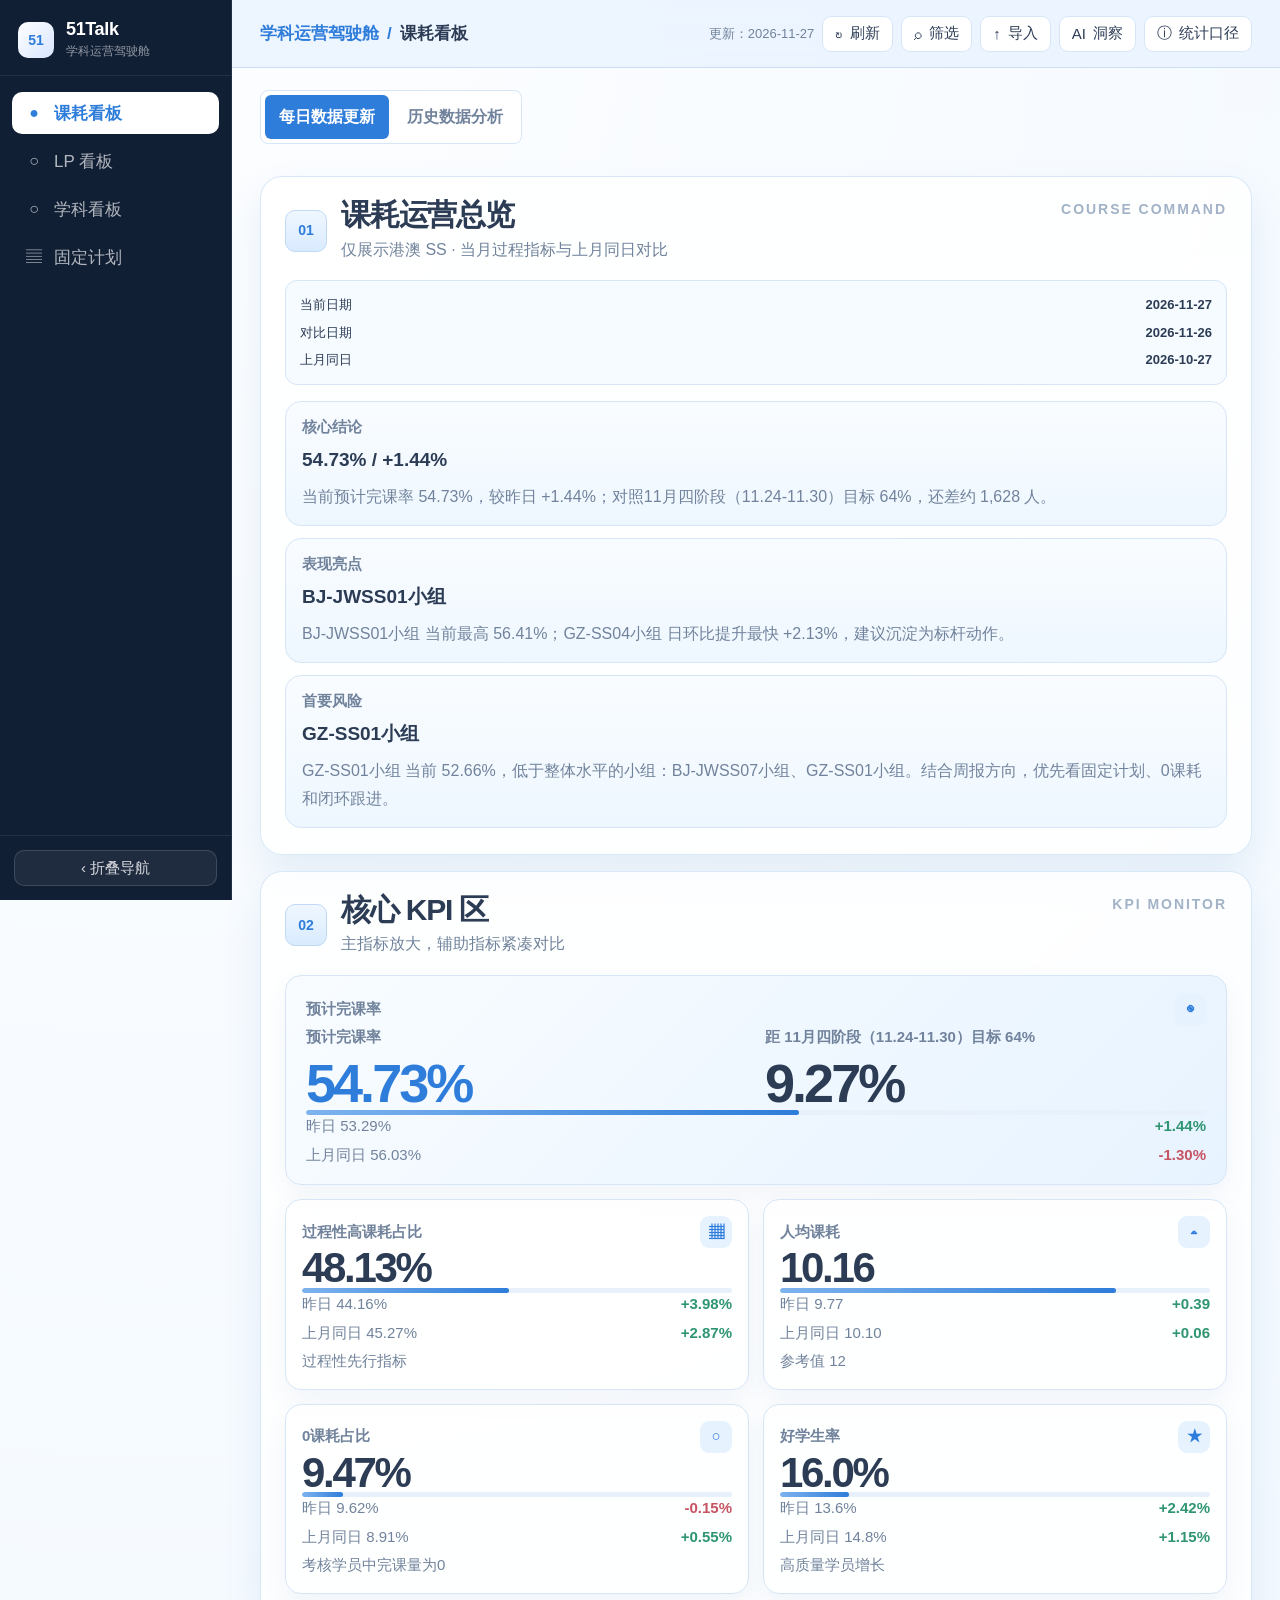
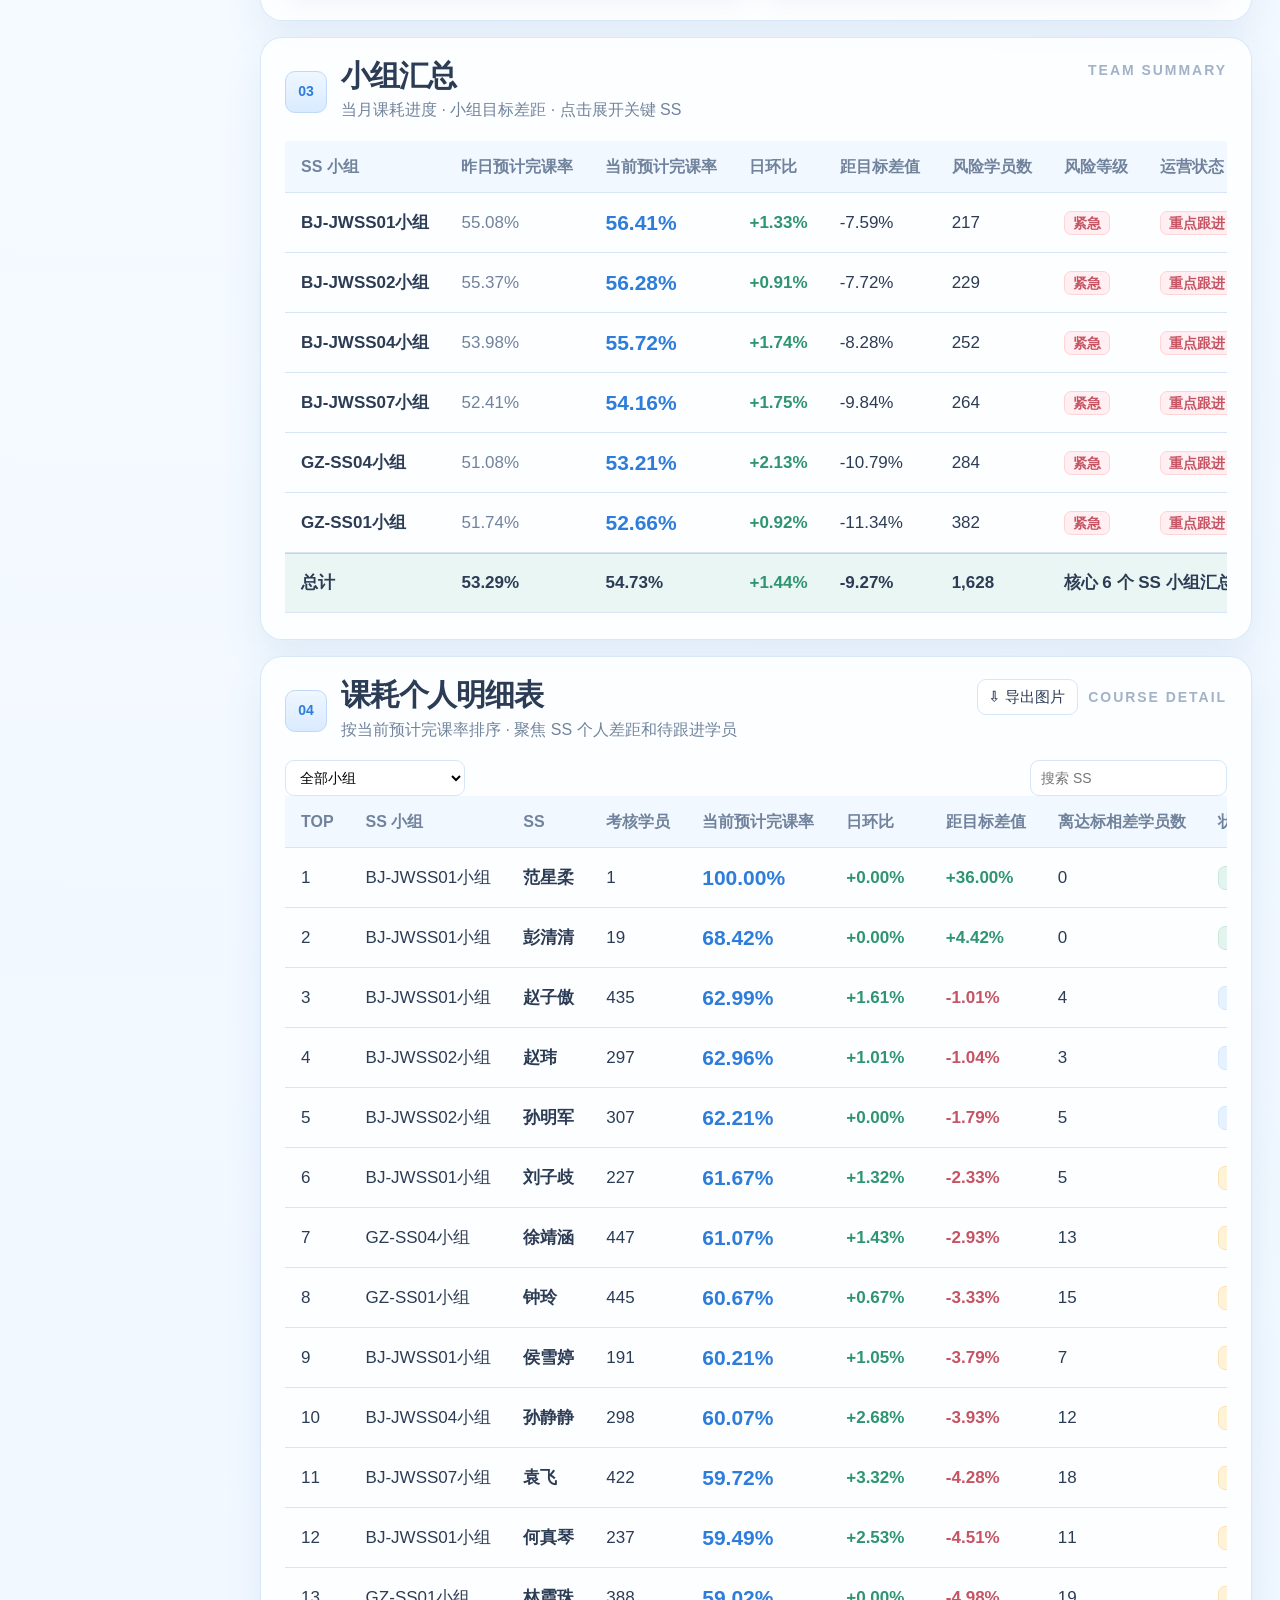
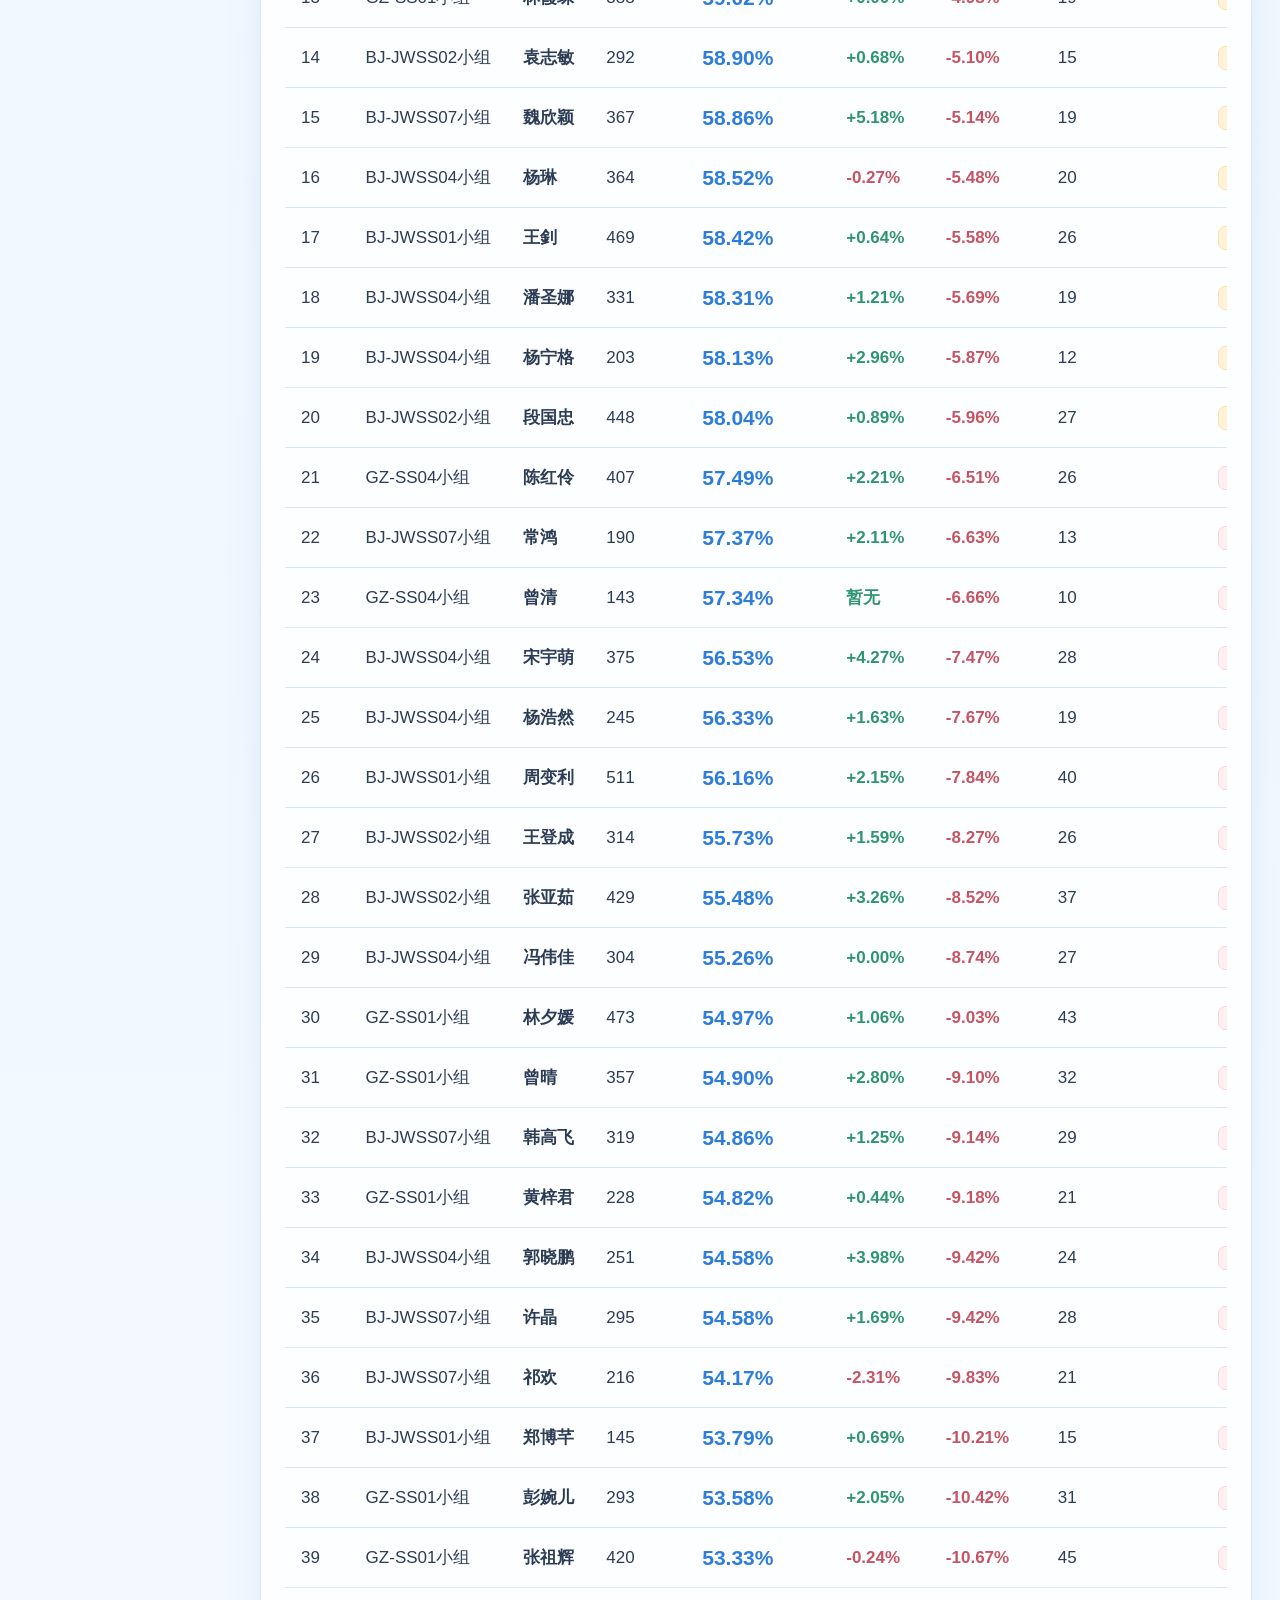
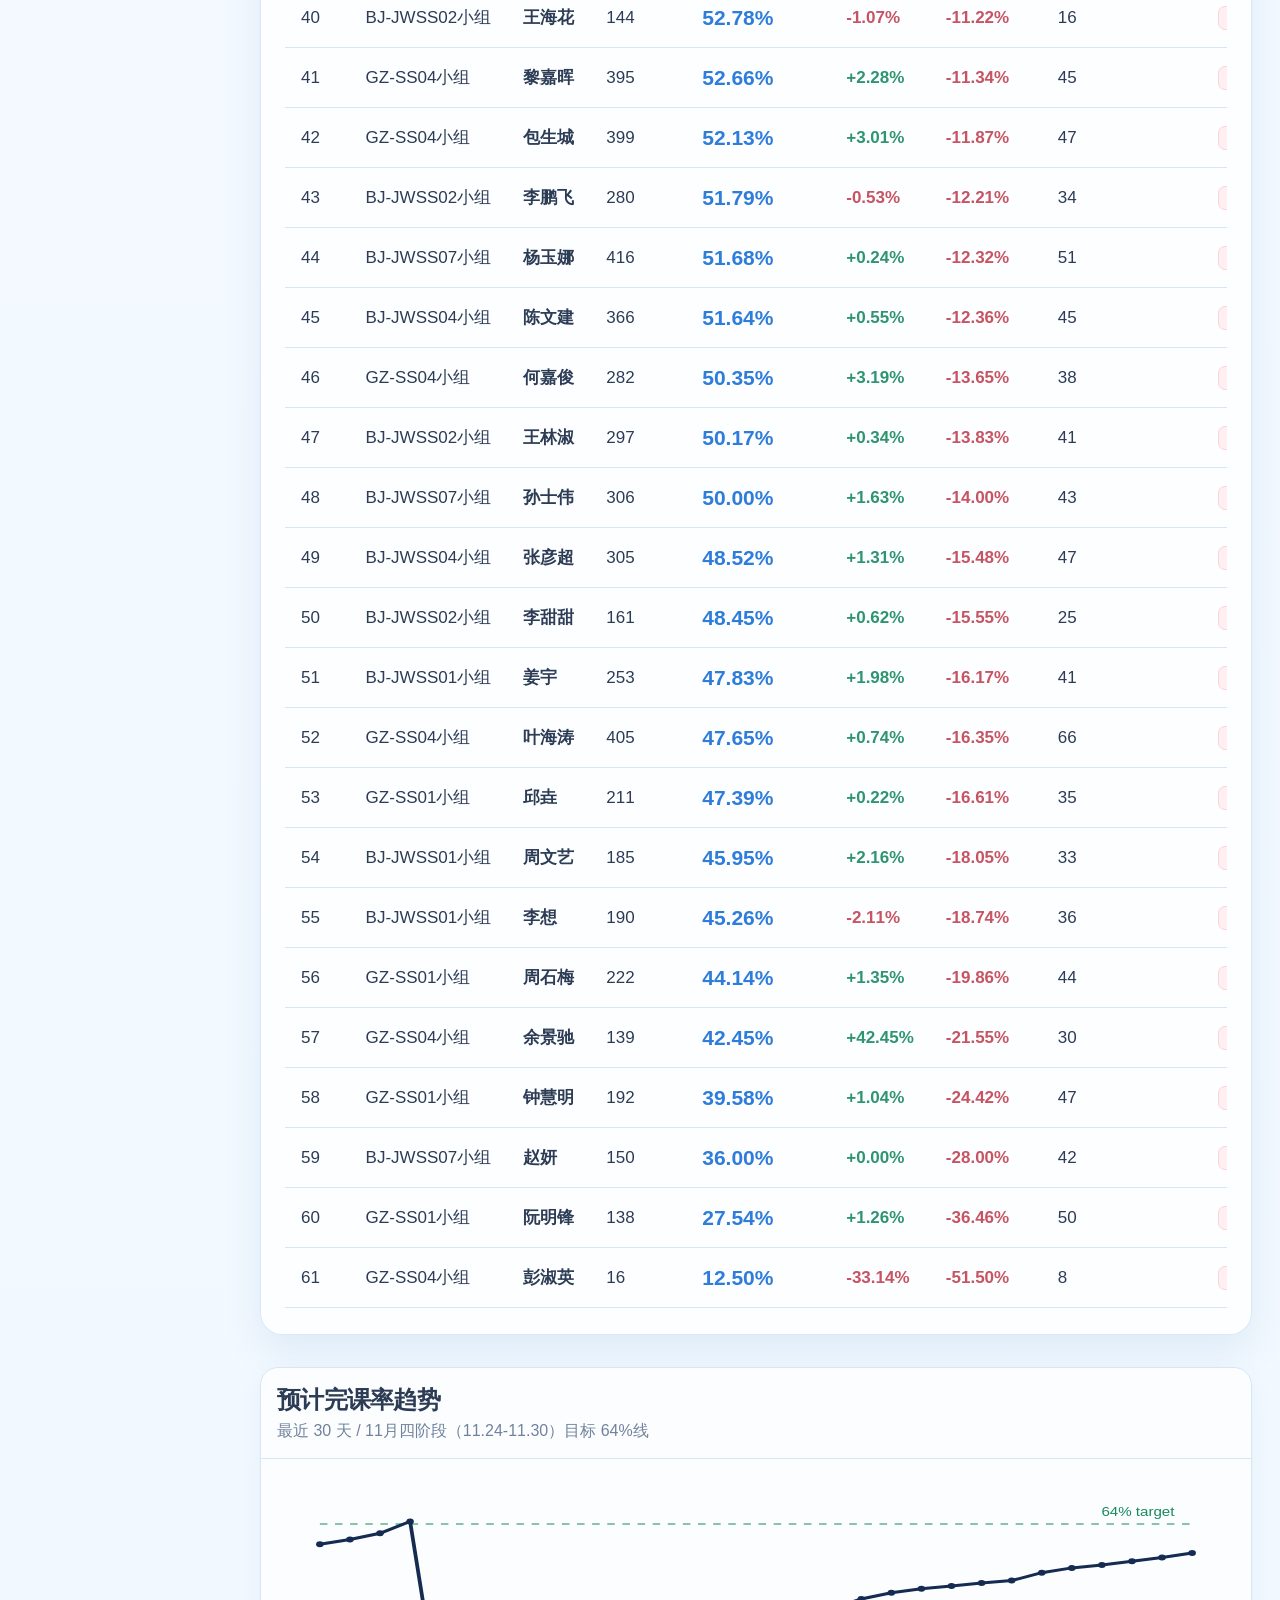
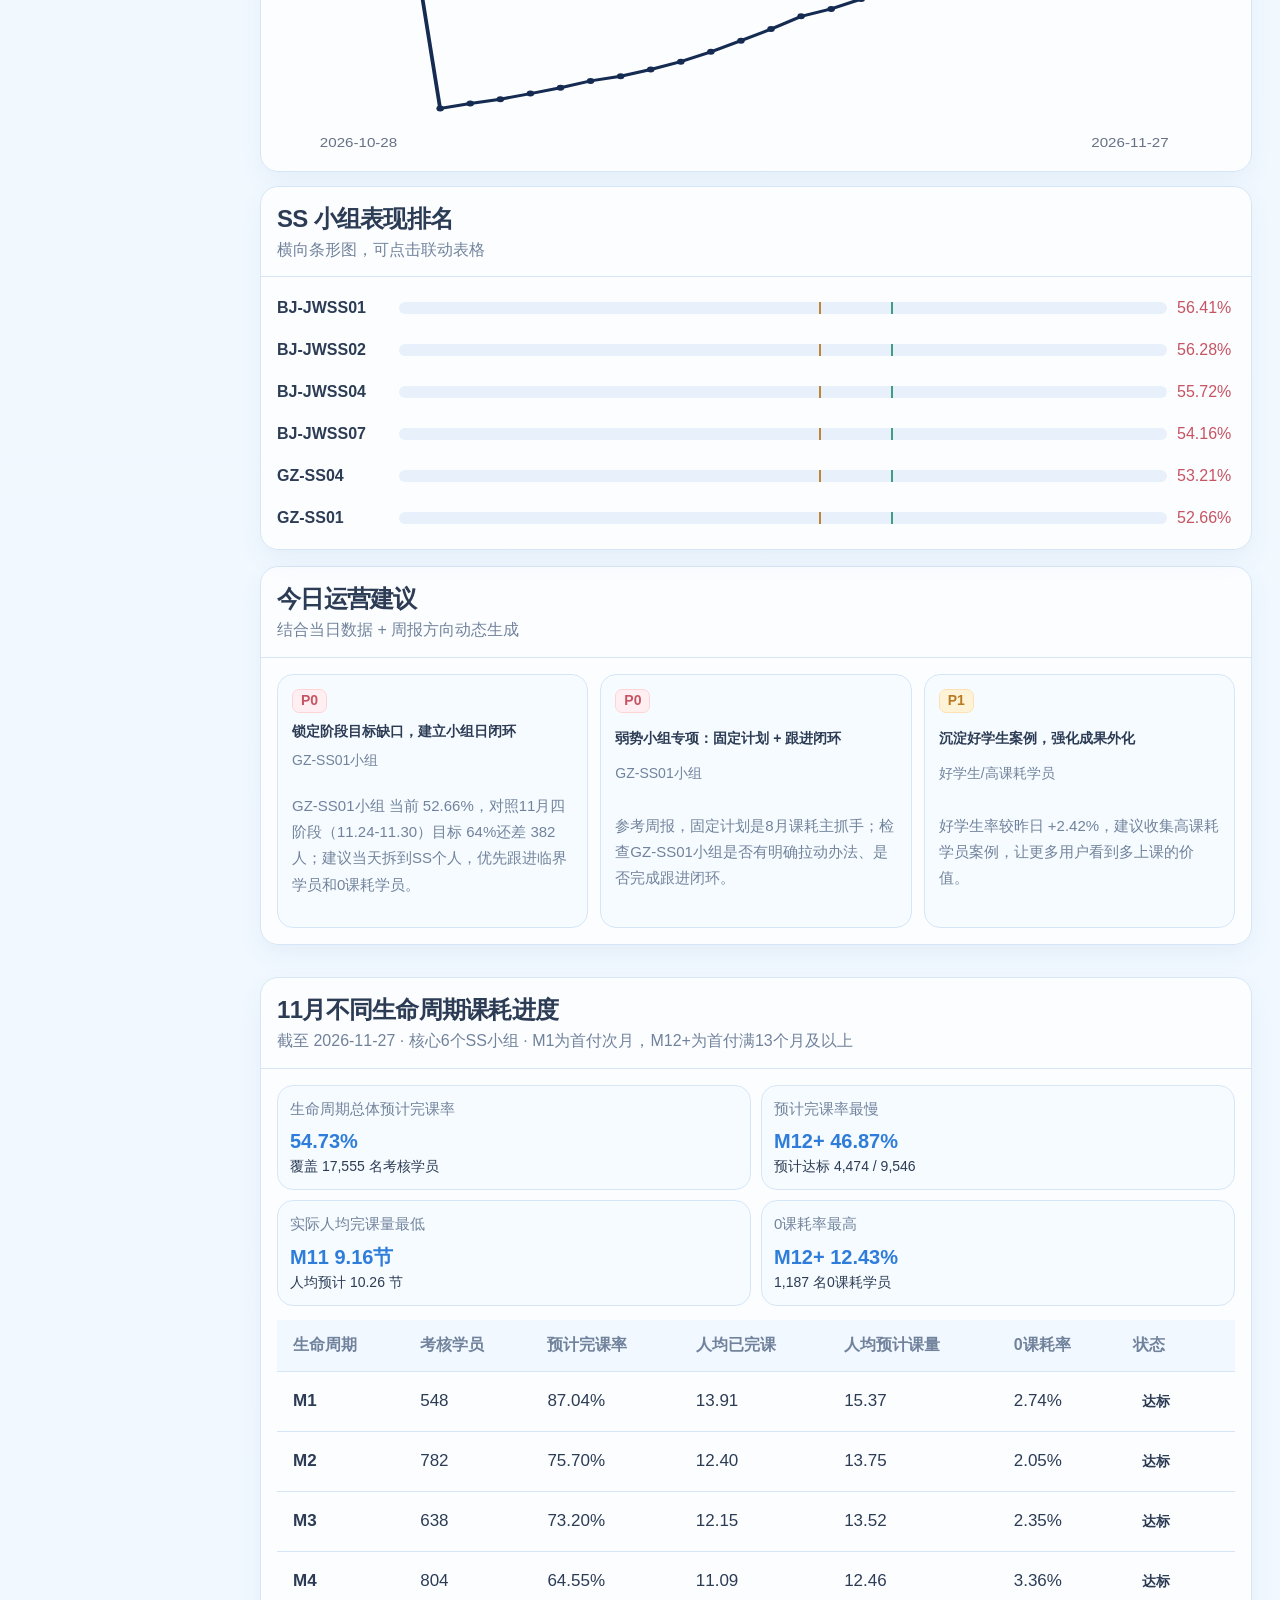
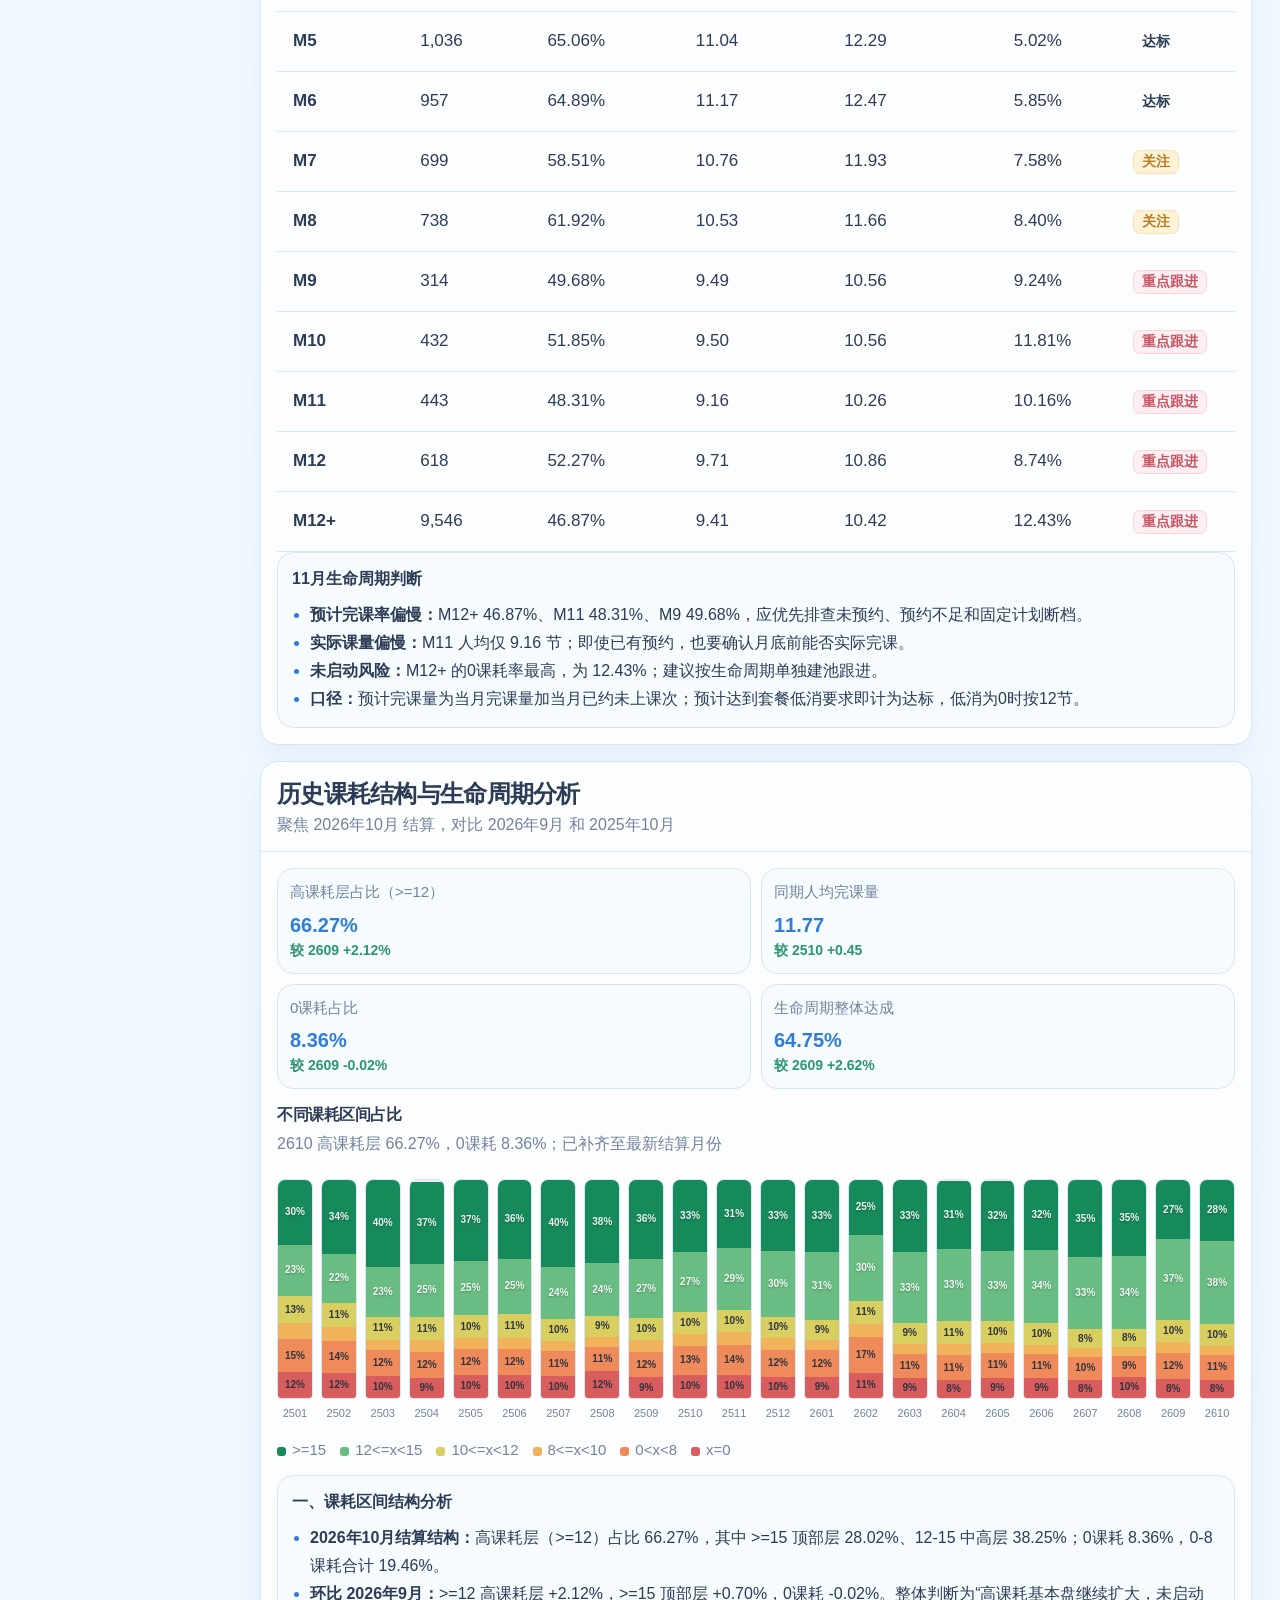
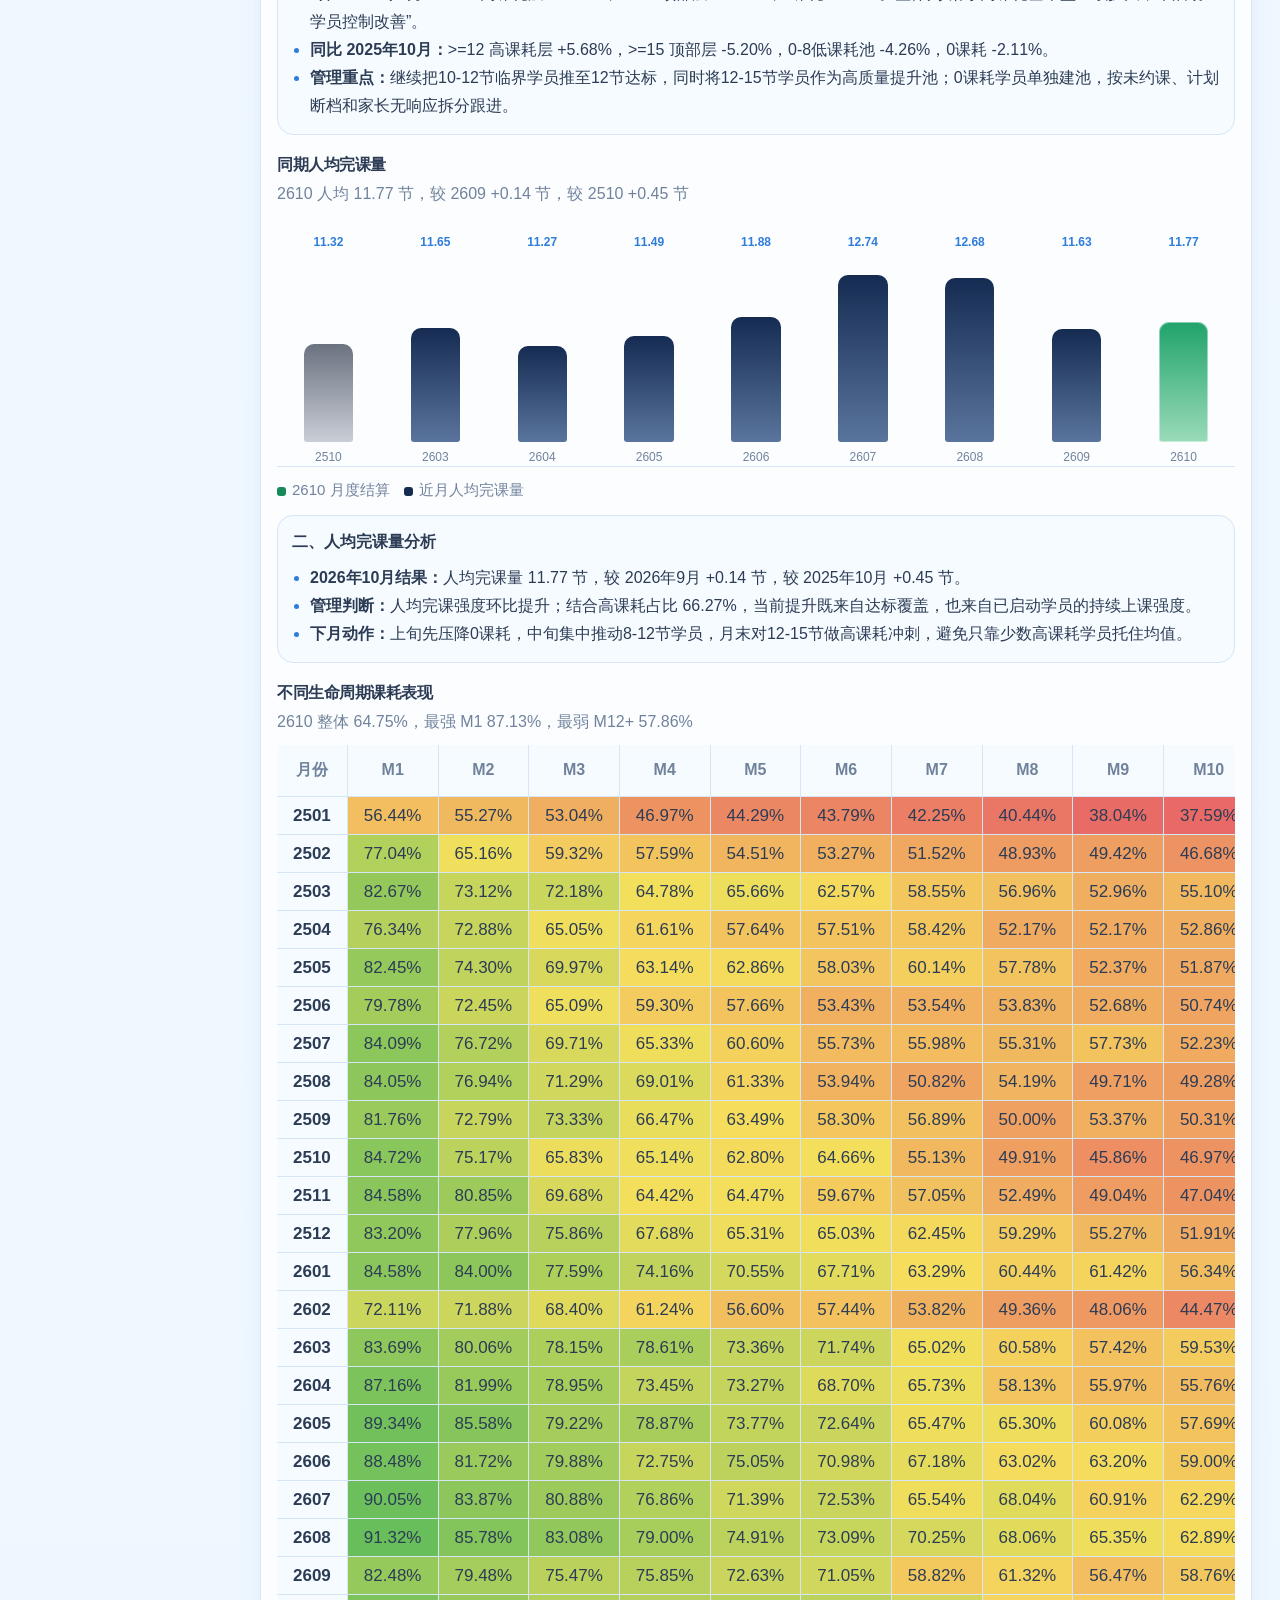
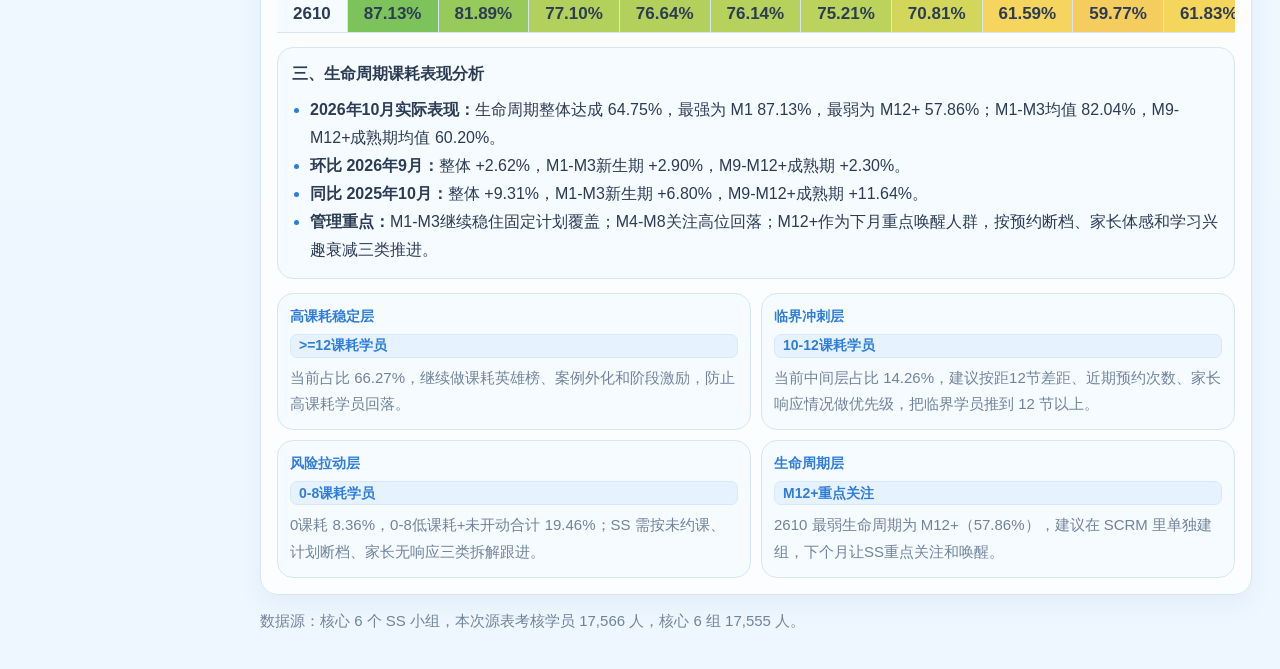
==== commit 4b1954c9: "Update course dashboard through Nov 27" ====
--- a/ss-course-consumption-dashboard.html
+++ b/ss-course-consumption-dashboard.html
@@ -195,7 +195,7 @@
 <body>
 <div id="app"></div>
 <script>
-const DATA = {"currentDate": "2026-11-26", "isSettlement": false, "priorDate": "2026-11-25", "lastMonthDate": "2026-10-26", "target": 0.64, "targetLabel": "11月四阶段（11.24-11.30）目标 64%", "targetMilestones": [{"day": 11, "target": 0.26}, {"day": 17, "target": 0.44}, {"day": 23, "target": 0.52}, {"day": 30, "target": 0.64}], "completionRate": {"current": 0.532897, "prior": 0.520905, "last_month": 0.549193, "delta": 0.011992, "last_month_delta": -0.016296}, "overallMetrics": {"avg_consumption": {"current": 9.7701, "prior": 9.3663, "last_month": 9.7197, "delta": 0.4038, "last_month_delta": 0.0504}, "process_high_ratio": {"current": 0.441584, "prior": 0.491114, "last_month": 0.418933, "delta": -0.04953, "last_month_delta": 0.022651}, "good_student_rate": {"current": 0.135802, "prior": 0.111472, "last_month": 0.126368, "delta": 0.02433, "last_month_delta": 0.009434}, "zero_consumption_ratio": {"current": 0.096155, "prior": 0.097573, "last_month": 0.090263, "delta": -0.001418, "last_month_delta": 0.005892}}, "groupRows": [{"date": "2026-11-26", "group": "BJ-JWSS01小组", "assessed": 2863, "qualified": 1577, "rate": 0.550821, "prior_rate": 0.538596, "lift": 0.012225, "gap_rate": 0.089179, "gap_students": 255.32}, {"date": "2026-11-26", "group": "BJ-JWSS02小组", "assessed": 2969, "qualified": 1644, "rate": 0.553722, "prior_rate": 0.545638, "lift": 0.008084, "gap_rate": 0.086278, "gap_students": 256.16}, {"date": "2026-11-26", "group": "BJ-JWSS04小组", "assessed": 3042, "qualified": 1642, "rate": 0.539776, "prior_rate": 0.524326, "lift": 0.01545, "gap_rate": 0.100224, "gap_students": 304.88}, {"date": "2026-11-26", "group": "BJ-JWSS07小组", "assessed": 2681, "qualified": 1405, "rate": 0.524058, "prior_rate": 0.511749, "lift": 0.012309, "gap_rate": 0.115942, "gap_students": 310.84}, {"date": "2026-11-26", "group": "GZ-SS01小组", "assessed": 3367, "qualified": 1742, "rate": 0.517375, "prior_rate": 0.50401, "lift": 0.013365, "gap_rate": 0.122625, "gap_students": 412.88}, {"date": "2026-11-26", "group": "GZ-SS04小组", "assessed": 2633, "qualified": 1345, "rate": 0.510824, "prior_rate": 0.500759, "lift": 0.010065, "gap_rate": 0.129176, "gap_students": 340.12}, {"group": "总计", "assessed": 17555, "qualified": 9355, "rate": 0.532897, "prior_rate": 0.520905, "lift": 0.011992, "gap_rate": 0.107103, "gap_students": 1880.19}], "personRows": [{"date": "2026-11-26", "assessed": 1, "qualified": 1, "group": "BJ-JWSS01小组", "ss": "范星柔", "rate": 1.0, "prior_rate": 1.0, "lift": 0.0, "lift_students": 0.0, "gap_rate": -0.36, "gap_students": -0.36, "ss_account": "51fanxingrou"}, {"date": "2026-11-26", "assessed": 19, "qualified": 13, "group": "BJ-JWSS01小组", "ss": "51pengqingqing001", "rate": 0.684211, "prior_rate": 0.631579, "lift": 0.052632, "lift_students": 1.0, "gap_rate": -0.044211, "gap_students": -0.84, "ss_account": "51pengqingqing001"}, {"date": "2026-11-26", "assessed": 307, "qualified": 191, "group": "BJ-JWSS02小组", "ss": "孙明军", "rate": 0.62215, "prior_rate": 0.612378, "lift": 0.009772, "lift_students": 3.0, "gap_rate": 0.01785, "gap_students": 5.48, "ss_account": "51sunmingjun"}, {"date": "2026-11-26", "assessed": 297, "qualified": 184, "group": "BJ-JWSS02小组", "ss": "赵玮", "rate": 0.619529, "prior_rate": 0.62963, "lift": -0.010101, "lift_students": -3.0, "gap_rate": 0.020471, "gap_students": 6.08, "ss_account": "51zhaowei001"}, {"date": "2026-11-26", "assessed": 435, "qualified": 267, "group": "BJ-JWSS01小组", "ss": "赵子傲", "rate": 0.613793, "prior_rate": 0.604598, "lift": 0.009195, "lift_students": 4.0, "gap_rate": 0.026207, "gap_students": 11.4, "ss_account": "51zhaoziao"}, {"date": "2026-11-26", "assessed": 227, "qualified": 137, "group": "BJ-JWSS01小组", "ss": "刘子歧", "rate": 0.603524, "prior_rate": 0.577093, "lift": 0.026431, "lift_students": 6.0, "gap_rate": 0.036476, "gap_students": 8.28, "ss_account": "51liuziqi001"}, {"date": "2026-11-26", "assessed": 445, "qualified": 267, "group": "GZ-SS01小组", "ss": "钟玲", "rate": 0.6, "prior_rate": 0.586517, "lift": 0.013483, "lift_students": 6.0, "gap_rate": 0.04, "gap_students": 17.8, "ss_account": "51zhongling01"}, {"date": "2026-11-26", "assessed": 446, "qualified": 266, "group": "GZ-SS04小组", "ss": "徐靖涵", "rate": 0.596413, "prior_rate": 0.589686, "lift": 0.006727, "lift_students": 3.0, "gap_rate": 0.043587, "gap_students": 19.44, "ss_account": "51xujinghan001"}, {"date": "2026-11-26", "assessed": 191, "qualified": 113, "group": "BJ-JWSS01小组", "ss": "侯雪婷", "rate": 0.591623, "prior_rate": 0.586387, "lift": 0.005236, "lift_students": 1.0, "gap_rate": 0.048377, "gap_students": 9.24, "ss_account": "51houxueting002"}, {"date": "2026-11-26", "assessed": 388, "qualified": 229, "group": "GZ-SS01小组", "ss": "林霞珠", "rate": 0.590206, "prior_rate": 0.571059, "lift": 0.019147, "lift_students": 7.43, "gap_rate": 0.049794, "gap_students": 19.32, "ss_account": "51linxiazhu001"}, {"date": "2026-11-26", "assessed": 364, "qualified": 214, "group": "BJ-JWSS04小组", "ss": "杨琳", "rate": 0.587912, "prior_rate": 0.571429, "lift": 0.016483, "lift_students": 6.0, "gap_rate": 0.052088, "gap_students": 18.96, "ss_account": "51yanglin07"}, {"date": "2026-11-26", "assessed": 292, "qualified": 170, "group": "BJ-JWSS02小组", "ss": "袁志敏", "rate": 0.582192, "prior_rate": 0.571918, "lift": 0.010274, "lift_students": 3.0, "gap_rate": 0.057808, "gap_students": 16.88, "ss_account": "51yuanzhimin001"}, {"date": "2026-11-26", "assessed": 469, "qualified": 271, "group": "BJ-JWSS01小组", "ss": "王釗", "rate": 0.577825, "prior_rate": 0.575693, "lift": 0.002132, "lift_students": 1.0, "gap_rate": 0.062175, "gap_students": 29.16, "ss_account": "51wangzhao"}, {"date": "2026-11-26", "assessed": 298, "qualified": 171, "group": "BJ-JWSS04小组", "ss": "孙静静", "rate": 0.573826, "prior_rate": 0.563758, "lift": 0.010068, "lift_students": 3.0, "gap_rate": 0.066174, "gap_students": 19.72, "ss_account": "51sunjingjing001"}, {"date": "2026-11-26", "assessed": 448, "qualified": 256, "group": "BJ-JWSS02小组", "ss": "段国忠", "rate": 0.571429, "prior_rate": 0.555804, "lift": 0.015625, "lift_students": 7.0, "gap_rate": 0.068571, "gap_students": 30.72, "ss_account": "duanguozhong"}, {"date": "2026-11-26", "assessed": 331, "qualified": 189, "group": "BJ-JWSS04小组", "ss": "潘圣娜", "rate": 0.570997, "prior_rate": 0.561934, "lift": 0.009063, "lift_students": 3.0, "gap_rate": 0.069003, "gap_students": 22.84, "ss_account": "51panshengna001"}, {"date": "2026-11-26", "assessed": 237, "qualified": 135, "group": "BJ-JWSS01小组", "ss": "何真琴", "rate": 0.56962, "prior_rate": 0.556962, "lift": 0.012658, "lift_students": 3.0, "gap_rate": 0.07038, "gap_students": 16.68, "ss_account": "51hezhenqin001"}, {"date": "2026-11-26", "assessed": 216, "qualified": 122, "group": "BJ-JWSS07小组", "ss": "祁欢", "rate": 0.564815, "prior_rate": 0.546296, "lift": 0.018519, "lift_students": 4.0, "gap_rate": 0.075185, "gap_students": 16.24, "ss_account": "51qihuan001"}, {"date": "2026-11-26", "assessed": 422, "qualified": 238, "group": "BJ-JWSS07小组", "ss": "袁飞", "rate": 0.563981, "prior_rate": 0.547393, "lift": 0.016588, "lift_students": 7.0, "gap_rate": 0.076019, "gap_students": 32.08, "ss_account": "51yuanfei"}, {"date": "2026-11-26", "assessed": 407, "qualified": 225, "group": "GZ-SS04小组", "ss": "陈红伶", "rate": 0.552826, "prior_rate": 0.53317, "lift": 0.019656, "lift_students": 8.0, "gap_rate": 0.087174, "gap_students": 35.48, "ss_account": "51chenhongling001"}, {"date": "2026-11-26", "assessed": 304, "qualified": 168, "group": "BJ-JWSS04小组", "ss": "冯伟佳", "rate": 0.552632, "prior_rate": 0.549342, "lift": 0.00329, "lift_students": 1.0, "gap_rate": 0.087368, "gap_students": 26.56, "ss_account": "51fengweijia"}, {"date": "2026-11-26", "assessed": 190, "qualified": 105, "group": "BJ-JWSS07小组", "ss": "常鸿", "rate": 0.552632, "prior_rate": 0.557895, "lift": -0.005263, "lift_students": -1.0, "gap_rate": 0.087368, "gap_students": 16.6, "ss_account": "51changhong001"}, {"date": "2026-11-26", "assessed": 203, "qualified": 112, "group": "BJ-JWSS04小组", "ss": "杨宁格", "rate": 0.551724, "prior_rate": 0.561576, "lift": -0.009852, "lift_students": -2.0, "gap_rate": 0.088276, "gap_students": 17.92, "ss_account": "51yangningge001"}, {"date": "2026-11-26", "assessed": 245, "qualified": 134, "group": "BJ-JWSS04小组", "ss": "杨浩然", "rate": 0.546939, "prior_rate": 0.518367, "lift": 0.028572, "lift_students": 7.0, "gap_rate": 0.093061, "gap_students": 22.8, "ss_account": "51yanghaoran001"}, {"date": "2026-11-26", "assessed": 228, "qualified": 124, "group": "GZ-SS01小组", "ss": "黄梓君", "rate": 0.54386, "prior_rate": 0.530702, "lift": 0.013158, "lift_students": 3.0, "gap_rate": 0.09614, "gap_students": 21.92, "ss_account": "51huangzijun001"}, {"date": "2026-11-26", "assessed": 314, "qualified": 170, "group": "BJ-JWSS02小组", "ss": "王登成", "rate": 0.541401, "prior_rate": 0.525478, "lift": 0.015923, "lift_students": 5.0, "gap_rate": 0.098599, "gap_students": 30.96, "ss_account": "51wangdengcheng001"}, {"date": "2026-11-26", "assessed": 511, "qualified": 276, "group": "BJ-JWSS01小组", "ss": "周变利", "rate": 0.540117, "prior_rate": 0.520548, "lift": 0.019569, "lift_students": 10.0, "gap_rate": 0.099883, "gap_students": 51.04, "ss_account": "zhoubianli"}, {"date": "2026-11-26", "assessed": 473, "qualified": 255, "group": "GZ-SS01小组", "ss": "林夕媛", "rate": 0.539112, "prior_rate": 0.519916, "lift": 0.019196, "lift_students": 9.08, "gap_rate": 0.100888, "gap_students": 47.72, "ss_account": "51linxiyuan"}, {"date": "2026-11-26", "assessed": 143, "qualified": 77, "group": "BJ-JWSS02小组", "ss": "王海花", "rate": 0.538462, "prior_rate": 0.545455, "lift": -0.006993, "lift_students": -1.0, "gap_rate": 0.101538, "gap_students": 14.52, "ss_account": "51wanghaihua001"}, {"date": "2026-11-26", "assessed": 367, "qualified": 197, "group": "BJ-JWSS07小组", "ss": "魏欣颖", "rate": 0.536785, "prior_rate": 0.536785, "lift": 0.0, "lift_students": 0.0, "gap_rate": 0.103215, "gap_students": 37.88, "ss_account": "51weixinying01"}, {"date": "2026-11-26", "assessed": 319, "qualified": 171, "group": "BJ-JWSS07小组", "ss": "韩高飞", "rate": 0.53605, "prior_rate": 0.526646, "lift": 0.009404, "lift_students": 3.0, "gap_rate": 0.10395, "gap_students": 33.16, "ss_account": "51hangaofei"}, {"date": "2026-11-26", "assessed": 420, "qualified": 225, "group": "GZ-SS01小组", "ss": "张祖辉", "rate": 0.535714, "prior_rate": 0.516667, "lift": 0.019047, "lift_students": 8.0, "gap_rate": 0.104286, "gap_students": 43.8, "ss_account": "51zhangzuhui001"}, {"date": "2026-11-26", "assessed": 145, "qualified": 77, "group": "BJ-JWSS01小组", "ss": "郑博芊", "rate": 0.531034, "prior_rate": 0.531034, "lift": 0.0, "lift_students": 0.0, "gap_rate": 0.108966, "gap_students": 15.8, "ss_account": "51zhengboqian001"}, {"date": "2026-11-26", "assessed": 295, "qualified": 156, "group": "BJ-JWSS07小组", "ss": "许晶", "rate": 0.528814, "prior_rate": 0.511864, "lift": 0.01695, "lift_students": 5.0, "gap_rate": 0.111186, "gap_students": 32.8, "ss_account": "51xujing002"}, {"date": "2026-11-26", "assessed": 281, "qualified": 147, "group": "BJ-JWSS02小组", "ss": "李鹏飞", "rate": 0.523132, "prior_rate": 0.519573, "lift": 0.003559, "lift_students": 1.0, "gap_rate": 0.116868, "gap_students": 32.84, "ss_account": "51lipengfei07"}, {"date": "2026-11-26", "assessed": 375, "qualified": 196, "group": "BJ-JWSS04小组", "ss": "宋宇萌", "rate": 0.522667, "prior_rate": 0.496, "lift": 0.026667, "lift_students": 10.0, "gap_rate": 0.117333, "gap_students": 44.0, "ss_account": "51songyumeng"}, {"date": "2026-11-26", "assessed": 429, "qualified": 224, "group": "BJ-JWSS02小组", "ss": "张亚茹", "rate": 0.522145, "prior_rate": 0.51049, "lift": 0.011655, "lift_students": 5.0, "gap_rate": 0.117855, "gap_students": 50.56, "ss_account": "51zhangyaru03"}, {"date": "2026-11-26", "assessed": 357, "qualified": 186, "group": "GZ-SS01小组", "ss": "曾晴", "rate": 0.521008, "prior_rate": 0.505618, "lift": 0.01539, "lift_students": 5.49, "gap_rate": 0.118992, "gap_students": 42.48, "ss_account": "51zengqing"}, {"date": "2026-11-26", "assessed": 293, "qualified": 151, "group": "GZ-SS01小组", "ss": "彭婉儿", "rate": 0.515358, "prior_rate": 0.505119, "lift": 0.010239, "lift_students": 3.0, "gap_rate": 0.124642, "gap_students": 36.52, "ss_account": "51pengwaner001"}, {"date": "2026-11-26", "assessed": 416, "qualified": 214, "group": "BJ-JWSS07小组", "ss": "杨玉娜", "rate": 0.514423, "prior_rate": 0.506024, "lift": 0.008399, "lift_students": 3.49, "gap_rate": 0.125577, "gap_students": 52.24, "ss_account": "yangyuna01"}, {"date": "2026-11-26", "assessed": 366, "qualified": 187, "group": "BJ-JWSS04小组", "ss": "陈文建", "rate": 0.510929, "prior_rate": 0.480874, "lift": 0.030055, "lift_students": 11.0, "gap_rate": 0.129071, "gap_students": 47.24, "ss_account": "chenwenjian"}, {"date": "2026-11-26", "assessed": 251, "qualified": 127, "group": "BJ-JWSS04小组", "ss": "郭晓鹏", "rate": 0.505976, "prior_rate": 0.49004, "lift": 0.015936, "lift_students": 4.0, "gap_rate": 0.134024, "gap_students": 33.64, "ss_account": "guoxiaopeng"}, {"date": "2026-11-26", "assessed": 395, "qualified": 199, "group": "GZ-SS04小组", "ss": "黎嘉晖", "rate": 0.503797, "prior_rate": 0.498734, "lift": 0.005063, "lift_students": 2.0, "gap_rate": 0.136203, "gap_students": 53.8, "ss_account": "51lijiahui002"}, {"date": "2026-11-26", "assessed": 297, "qualified": 148, "group": "BJ-JWSS02小组", "ss": "王林淑", "rate": 0.498316, "prior_rate": 0.494949, "lift": 0.003367, "lift_students": 1.0, "gap_rate": 0.141684, "gap_students": 42.08, "ss_account": "51wanglinshu"}, {"date": "2026-11-26", "assessed": 399, "qualified": 196, "group": "GZ-SS04小组", "ss": "包生城", "rate": 0.491228, "prior_rate": 0.483709, "lift": 0.007519, "lift_students": 3.0, "gap_rate": 0.148772, "gap_students": 59.36, "ss_account": "51baoshengcheng"}, {"date": "2026-11-26", "assessed": 306, "qualified": 148, "group": "BJ-JWSS07小组", "ss": "孙士伟", "rate": 0.48366, "prior_rate": 0.460784, "lift": 0.022876, "lift_students": 7.0, "gap_rate": 0.15634, "gap_students": 47.84, "ss_account": "51sunshiwei001"}, {"date": "2026-11-26", "assessed": 161, "qualified": 77, "group": "BJ-JWSS02小组", "ss": "李甜甜", "rate": 0.478261, "prior_rate": 0.459627, "lift": 0.018634, "lift_students": 3.0, "gap_rate": 0.161739, "gap_students": 26.04, "ss_account": "51litiantian001"}, {"date": "2026-11-26", "assessed": 190, "qualified": 90, "group": "BJ-JWSS01小组", "ss": "51lixiang004", "rate": 0.473684, "prior_rate": 0.442105, "lift": 0.031579, "lift_students": 6.0, "gap_rate": 0.166316, "gap_students": 31.6, "ss_account": "51lixiang004"}, {"date": "2026-11-26", "assessed": 305, "qualified": 144, "group": "BJ-JWSS04小组", "ss": "张彦超", "rate": 0.472131, "prior_rate": 0.459016, "lift": 0.013115, "lift_students": 4.0, "gap_rate": 0.167869, "gap_students": 51.2, "ss_account": "51zhangyanchao001"}, {"date": "2026-11-26", "assessed": 212, "qualified": 100, "group": "GZ-SS01小组", "ss": "邱垚", "rate": 0.471698, "prior_rate": 0.450237, "lift": 0.021461, "lift_students": 4.55, "gap_rate": 0.168302, "gap_students": 35.68, "ss_account": "51qiuyao001"}, {"date": "2026-11-26", "assessed": 282, "qualified": 133, "group": "GZ-SS04小组", "ss": "何嘉俊", "rate": 0.471631, "prior_rate": 0.450355, "lift": 0.021276, "lift_students": 6.0, "gap_rate": 0.168369, "gap_students": 47.48, "ss_account": "51hejiajun001"}, {"date": "2026-11-26", "assessed": 405, "qualified": 190, "group": "GZ-SS04小组", "ss": "叶海涛", "rate": 0.469136, "prior_rate": 0.460591, "lift": 0.008545, "lift_students": 3.46, "gap_rate": 0.170864, "gap_students": 69.2, "ss_account": "51yehaitao001"}, {"date": "2026-11-26", "assessed": 253, "qualified": 116, "group": "BJ-JWSS01小组", "ss": "姜宇", "rate": 0.458498, "prior_rate": 0.454545, "lift": 0.003953, "lift_students": 1.0, "gap_rate": 0.181502, "gap_students": 45.92, "ss_account": "51jiangyu001"}, {"date": "2026-11-26", "assessed": 298, "qualified": 136, "group": "GZ-SS04小组", "ss": "彭淑英", "rate": 0.456376, "prior_rate": 0.451505, "lift": 0.004871, "lift_students": 1.45, "gap_rate": 0.183624, "gap_students": 54.72, "ss_account": "51pengshuying001"}, {"date": "2026-11-26", "assessed": 185, "qualified": 81, "group": "BJ-JWSS01小组", "ss": "周文艺", "rate": 0.437838, "prior_rate": 0.427027, "lift": 0.010811, "lift_students": 2.0, "gap_rate": 0.202162, "gap_students": 37.4, "ss_account": "51zhouwenyi001"}, {"date": "2026-11-26", "assessed": 222, "qualified": 95, "group": "GZ-SS01小组", "ss": "周石梅", "rate": 0.427928, "prior_rate": 0.427928, "lift": 0.0, "lift_students": 0.0, "gap_rate": 0.212072, "gap_students": 47.08, "ss_account": "51zhoushimei001"}, {"date": "2026-11-26", "assessed": 192, "qualified": 74, "group": "GZ-SS01小组", "ss": "钟慧明", "rate": 0.385417, "prior_rate": 0.378238, "lift": 0.007179, "lift_students": 1.38, "gap_rate": 0.254583, "gap_students": 48.88, "ss_account": "51zhonghuiming001"}, {"date": "2026-11-26", "assessed": 150, "qualified": 54, "group": "BJ-JWSS07小组", "ss": "51zhaoyan002", "rate": 0.36, "prior_rate": 0.331126, "lift": 0.028874, "lift_students": 4.33, "gap_rate": 0.28, "gap_students": 42.0, "ss_account": "51zhaoyan002"}, {"date": "2026-11-26", "assessed": 137, "qualified": 36, "group": "GZ-SS01小组", "ss": "阮明锋", "rate": 0.262774, "prior_rate": 0.281481, "lift": -0.018707, "lift_students": -2.56, "gap_rate": 0.377226, "gap_students": 51.68, "ss_account": "51ruanmingfeng001"}, {"date": "2026-11-26", "assessed": 1, "qualified": 0, "group": "GZ-SS04小组", "ss": "51yujingchi001", "rate": 0.0, "prior_rate": null, "lift": null, "lift_students": null, "gap_rate": 0.64, "gap_students": 0.64, "ss_account": "51yujingchi001"}], "trend": [{"date": "2026-07-24", "rate": 0.533292, "assessed": 17587}, {"date": "2026-07-25", "rate": 0.548587, "assessed": 17587}, {"date": "2026-07-26", "rate": 0.57008, "assessed": 17587}, {"date": "2026-07-27", "rate": 0.58657, "assessed": 17587}, {"date": "2026-07-28", "rate": 0.601296, "assessed": 17587}, {"date": "2026-07-29", "rate": 0.619776, "assessed": 17587}, {"date": "2026-07-30", "rate": 0.640607, "assessed": 17588}, {"date": "2026-07-31", "rate": 0.667842, "assessed": 17588}, {"date": "2026-08-01", "rate": 0.078818, "assessed": 17661}, {"date": "2026-08-02", "rate": 0.093653, "assessed": 17661}, {"date": "2026-08-03", "rate": 0.111942, "assessed": 17661}, {"date": "2026-08-04", "rate": 0.1304, "assessed": 17661}, {"date": "2026-08-05", "rate": 0.150105, "assessed": 17661}, {"date": "2026-08-06", "rate": 0.170432, "assessed": 17661}, {"date": "2026-08-07", "rate": 0.187995, "assessed": 17660}, {"date": "2026-08-08", "rate": 0.206036, "assessed": 17662}, {"date": "2026-08-09", "rate": 0.230268, "assessed": 17662}, {"date": "2026-08-10", "rate": 0.25586, "assessed": 17662}, {"date": "2026-08-11", "rate": 0.285755, "assessed": 17662}, {"date": "2026-08-12", "rate": 0.319726, "assessed": 17662}, {"date": "2026-08-13", "rate": 0.352282, "assessed": 17662}, {"date": "2026-08-14", "rate": 0.381271, "assessed": 17662}, {"date": "2026-08-15", "rate": 0.401936, "assessed": 17662}, {"date": "2026-08-16", "rate": 0.42993, "assessed": 17661}, {"date": "2026-08-17", "rate": 0.449691, "assessed": 17661}, {"date": "2026-08-18", "rate": 0.461582, "assessed": 17661}, {"date": "2026-08-19", "rate": 0.475568, "assessed": 17661}, {"date": "2026-08-20", "rate": 0.487345, "assessed": 17661}, {"date": "2026-08-21", "rate": 0.499462, "assessed": 17661}, {"date": "2026-08-22", "rate": 0.507954, "assessed": 17663}, {"date": "2026-08-23", "rate": 0.525619, "assessed": 17663}, {"date": "2026-08-24", "rate": 0.542974, "assessed": 17662}, {"date": "2026-08-25", "rate": 0.55492, "assessed": 17662}, {"date": "2026-08-26", "rate": 0.569334, "assessed": 17661}, {"date": "2026-08-27", "rate": 0.58606, "assessed": 17662}, {"date": "2026-08-28", "rate": 0.59957, "assessed": 17661}, {"date": "2026-08-29", "rate": 0.616953, "assessed": 17661}, {"date": "2026-08-30", "rate": 0.643452, "assessed": 17661}, {"date": "2026-08-31", "rate": 0.673405, "assessed": 17661}, {"date": "2026-09-01", "rate": 0.064936, "assessed": 17525}, {"date": "2026-09-02", "rate": 0.075549, "assessed": 17525}, {"date": "2026-09-03", "rate": 0.087046, "assessed": 17531}, {"date": "2026-09-04", "rate": 0.104729, "assessed": 17531}, {"date": "2026-09-05", "rate": 0.122469, "assessed": 17531}, {"date": "2026-09-06", "rate": 0.147274, "assessed": 17532}, {"date": "2026-09-07", "rate": 0.167922, "assessed": 17532}, {"date": "2026-09-08", "rate": 0.188388, "assessed": 17533}, {"date": "2026-09-09", "rate": 0.214225, "assessed": 17533}, {"date": "2026-09-10", "rate": 0.241074, "assessed": 17534}, {"date": "2026-09-11", "rate": 0.276491, "assessed": 17534}, {"date": "2026-09-12", "rate": 0.307043, "assessed": 17535}, {"date": "2026-09-13", "rate": 0.349492, "assessed": 17534}, {"date": "2026-09-14", "rate": 0.380404, "assessed": 17534}, {"date": "2026-09-15", "rate": 0.41046, "assessed": 17534}, {"date": "2026-09-16", "rate": 0.427398, "assessed": 17534}, {"date": "2026-09-17", "rate": 0.439831, "assessed": 17534}, {"date": "2026-09-18", "rate": 0.447277, "assessed": 17535}, {"date": "2026-09-19", "rate": 0.454634, "assessed": 17535}, {"date": "2026-09-20", "rate": 0.46775, "assessed": 17535}, {"date": "2026-09-21", "rate": 0.480753, "assessed": 17535}, {"date": "2026-09-22", "rate": 0.491189, "assessed": 17535}, {"date": "2026-09-23", "rate": 0.500998, "assessed": 17535}, {"date": "2026-09-24", "rate": 0.506729, "assessed": 17536}, {"date": "2026-09-25", "rate": 0.502794, "assessed": 17536}, {"date": "2026-09-26", "rate": 0.517564, "assessed": 17536}, {"date": "2026-09-27", "rate": 0.54083, "assessed": 17536}, {"date": "2026-09-30", "rate": 0.621464, "assessed": 17536}, {"date": "2026-10-01", "rate": 0.06433, "assessed": 17721}, {"date": "2026-10-02", "rate": 0.072569, "assessed": 17721}, {"date": "2026-10-03", "rate": 0.083014, "assessed": 17720}, {"date": "2026-10-04", "rate": 0.09684, "assessed": 17720}, {"date": "2026-10-05", "rate": 0.113093, "assessed": 17720}, {"date": "2026-10-06", "rate": 0.131701, "assessed": 17722}, {"date": "2026-10-07", "rate": 0.152579, "assessed": 17722}, {"date": "2026-10-08", "rate": 0.172554, "assessed": 17722}, {"date": "2026-10-09", "rate": 0.190723, "assessed": 17722}, {"date": "2026-10-10", "rate": 0.216687, "assessed": 17726}, {"date": "2026-10-11", "rate": 0.250635, "assessed": 17727}, {"date": "2026-10-12", "rate": 0.287471, "assessed": 17727}, {"date": "2026-10-13", "rate": 0.328482, "assessed": 17727}, {"date": "2026-10-14", "rate": 0.362611, "assessed": 17727}, {"date": "2026-10-15", "rate": 0.392136, "assessed": 17726}, {"date": "2026-10-16", "rate": 0.420126, "assessed": 17728}, {"date": "2026-10-17", "rate": 0.435582, "assessed": 17728}, {"date": "2026-10-18", "rate": 0.452617, "assessed": 17728}, {"date": "2026-10-19", "rate": 0.462094, "assessed": 17728}, {"date": "2026-10-20", "rate": 0.472529, "assessed": 17728}, {"date": "2026-10-21", "rate": 0.484994, "assessed": 17726}, {"date": "2026-10-22", "rate": 0.4956, "assessed": 17726}, {"date": "2026-10-23", "rate": 0.50818, "assessed": 17726}, {"date": "2026-10-24", "rate": 0.522396, "assessed": 17726}, {"date": "2026-10-25", "rate": 0.538531, "assessed": 17726}, {"date": "2026-10-26", "rate": 0.549193, "assessed": 17726}, {"date": "2026-10-27", "rate": 0.5603, "assessed": 17728}, {"date": "2026-10-28", "rate": 0.574797, "assessed": 17728}, {"date": "2026-10-29", "rate": 0.59014, "assessed": 17728}, {"date": "2026-10-30", "rate": 0.610017, "assessed": 17729}, {"date": "2026-10-31", "rate": 0.64747, "assessed": 17729}, {"date": "2026-11-01", "rate": 0.051492, "assessed": 17556}, {"date": "2026-11-02", "rate": 0.067339, "assessed": 17553}, {"date": "2026-11-03", "rate": 0.080902, "assessed": 17552}, {"date": "2026-11-04", "rate": 0.098912, "assessed": 17551}, {"date": "2026-11-05", "rate": 0.117557, "assessed": 17549}, {"date": "2026-11-06", "rate": 0.139381, "assessed": 17549}, {"date": "2026-11-07", "rate": 0.154482, "assessed": 17549}, {"date": "2026-11-08", "rate": 0.17566, "assessed": 17551}, {"date": "2026-11-09", "rate": 0.200684, "assessed": 17550}, {"date": "2026-11-10", "rate": 0.232194, "assessed": 17550}, {"date": "2026-11-11", "rate": 0.267407, "assessed": 17550}, {"date": "2026-11-12", "rate": 0.304541, "assessed": 17551}, {"date": "2026-11-13", "rate": 0.345166, "assessed": 17551}, {"date": "2026-11-14", "rate": 0.368946, "assessed": 17550}, {"date": "2026-11-15", "rate": 0.40049, "assessed": 17551}, {"date": "2026-11-16", "rate": 0.420399, "assessed": 17550}, {"date": "2026-11-17", "rate": 0.433105, "assessed": 17550}, {"date": "2026-11-18", "rate": 0.442279, "assessed": 17550}, {"date": "2026-11-19", "rate": 0.451769, "assessed": 17551}, {"date": "2026-11-20", "rate": 0.459202, "assessed": 17550}, {"date": "2026-11-22", "rate": 0.484446, "assessed": 17552}, {"date": "2026-11-23", "rate": 0.49963, "assessed": 17555}, {"date": "2026-11-24", "rate": 0.5092, "assessed": 17555}, {"date": "2026-11-25", "rate": 0.520905, "assessed": 17556}, {"date": "2026-11-26", "rate": 0.532897, "assessed": 17555}], "currentLifecycle": {"report_month": "2611", "rows": [{"lifecycle": "M1", "students": 548, "qualified": 474, "completed_total": 7355.0, "expected_total": 8368.0, "zero_consumption_count": 15, "completion_rate": 0.864964, "avg_completed": 13.4215, "avg_expected": 15.2701, "zero_consumption_rate": 0.027372}, {"lifecycle": "M2", "students": 782, "qualified": 586, "completed_total": 9354.0, "expected_total": 10728.0, "zero_consumption_count": 16, "completion_rate": 0.749361, "avg_completed": 11.9616, "avg_expected": 13.7187, "zero_consumption_rate": 0.02046}, {"lifecycle": "M3", "students": 638, "qualified": 454, "completed_total": 7484.0, "expected_total": 8608.0, "zero_consumption_count": 15, "completion_rate": 0.711599, "avg_completed": 11.7304, "avg_expected": 13.4922, "zero_consumption_rate": 0.023511}, {"lifecycle": "M4", "students": 804, "qualified": 496, "completed_total": 8542.0, "expected_total": 9926.0, "zero_consumption_count": 28, "completion_rate": 0.616915, "avg_completed": 10.6244, "avg_expected": 12.3458, "zero_consumption_rate": 0.034826}, {"lifecycle": "M5", "students": 1036, "qualified": 657, "completed_total": 11011.0, "expected_total": 12657.0, "zero_consumption_count": 52, "completion_rate": 0.63417, "avg_completed": 10.6284, "avg_expected": 12.2172, "zero_consumption_rate": 0.050193}, {"lifecycle": "M6", "students": 957, "qualified": 621, "completed_total": 10325.0, "expected_total": 11903.0, "zero_consumption_count": 57, "completion_rate": 0.648903, "avg_completed": 10.7889, "avg_expected": 12.4378, "zero_consumption_rate": 0.059561}, {"lifecycle": "M7", "students": 699, "qualified": 394, "completed_total": 7226.0, "expected_total": 8284.0, "zero_consumption_count": 54, "completion_rate": 0.563662, "avg_completed": 10.3376, "avg_expected": 11.8512, "zero_consumption_rate": 0.077253}, {"lifecycle": "M8", "students": 738, "qualified": 446, "completed_total": 7493.0, "expected_total": 8578.0, "zero_consumption_count": 63, "completion_rate": 0.604336, "avg_completed": 10.1531, "avg_expected": 11.6233, "zero_consumption_rate": 0.085366}, {"lifecycle": "M9", "students": 314, "qualified": 154, "completed_total": 2864.0, "expected_total": 3313.0, "zero_consumption_count": 29, "completion_rate": 0.490446, "avg_completed": 9.121, "avg_expected": 10.551, "zero_consumption_rate": 0.092357}, {"lifecycle": "M10", "students": 432, "qualified": 215, "completed_total": 3947.0, "expected_total": 4545.0, "zero_consumption_count": 51, "completion_rate": 0.497685, "avg_completed": 9.1366, "avg_expected": 10.5208, "zero_consumption_rate": 0.118056}, {"lifecycle": "M11", "students": 443, "qualified": 204, "completed_total": 3900.0, "expected_total": 4506.0, "zero_consumption_count": 45, "completion_rate": 0.460497, "avg_completed": 8.8036, "avg_expected": 10.1716, "zero_consumption_rate": 0.10158}, {"lifecycle": "M12", "students": 618, "qualified": 316, "completed_total": 5776.0, "expected_total": 6682.0, "zero_consumption_count": 54, "completion_rate": 0.511327, "avg_completed": 9.3463, "avg_expected": 10.8123, "zero_consumption_rate": 0.087379}, {"lifecycle": "M12+", "students": 9546, "qualified": 4338, "completed_total": 86237.0, "expected_total": 98584.0, "zero_consumption_count": 1209, "completion_rate": 0.454431, "avg_completed": 9.0338, "avg_expected": 10.3273, "zero_consumption_rate": 0.12665}], "missing_first_payment": 0, "m0_excluded": 0}, "historicalAnalysis": {"distribution": {"months": ["2501", "2502", "2503", "2504", "2505", "2506", "2507", "2508", "2509", "2510", "2511", "2512", "2601", "2602", "2603", "2604", "2605", "2606", "2607", "2608", "2609", "2610"], "buckets": [{"label": ">=15", "values": [0.2982, 0.3395, 0.3999, 0.3743, 0.3741, 0.3611, 0.3999, 0.3837, 0.3628, 0.3322, 0.3119, 0.3267, 0.3306, 0.2516, 0.3321, 0.3091, 0.3176, 0.323, 0.3542, 0.3498, 0.2732, 0.2802]}, {"label": "12<=x<15", "values": [0.2349, 0.2244, 0.2292, 0.245, 0.2475, 0.253, 0.2402, 0.2423, 0.2713, 0.2737, 0.2861, 0.3002, 0.3118, 0.3038, 0.325, 0.3329, 0.325, 0.3372, 0.3317, 0.3365, 0.3683, 0.3825]}, {"label": "10<=x<12", "values": [0.1258, 0.1107, 0.105, 0.1069, 0.104, 0.1106, 0.0987, 0.0937, 0.0985, 0.1018, 0.1009, 0.0992, 0.0904, 0.1058, 0.094, 0.1063, 0.097, 0.0988, 0.084, 0.0815, 0.1037, 0.0981]}, {"label": "8<=x<10", "values": [0.0722, 0.0655, 0.0488, 0.0547, 0.0519, 0.0519, 0.0473, 0.0462, 0.0567, 0.0561, 0.0574, 0.0527, 0.0502, 0.0615, 0.0465, 0.0506, 0.048, 0.0452, 0.043, 0.0418, 0.05, 0.0445]}, {"label": "0<x<8", "values": [0.1509, 0.145, 0.1162, 0.1194, 0.1188, 0.1188, 0.1132, 0.1132, 0.117, 0.1325, 0.1405, 0.1244, 0.1229, 0.165, 0.1126, 0.1113, 0.114, 0.1096, 0.1033, 0.0934, 0.121, 0.111]}, {"label": "x=0", "values": [0.118, 0.1152, 0.1011, 0.089, 0.104, 0.104, 0.1, 0.121, 0.093, 0.1047, 0.103, 0.096, 0.094, 0.1122, 0.089, 0.083, 0.091, 0.09, 0.083, 0.097, 0.0838, 0.0836]}]}, "avgCompletion": {"months": ["2501", "2502", "2503", "2504", "2505", "2506", "2507", "2508", "2509", "2510", "2511", "2512", "2601", "2602", "2603", "2604", "2605", "2606", "2607", "2608", "2609", "2610"], "values": [10.7334, 10.8909, 11.8686, 11.6095, 11.6787, 11.5761, 12.337, 12.0261, 11.8916, 11.3197, 11.0966, 11.4964, 11.6286, 10.488, 11.6537, 11.2705, 11.4885, 11.8806, 12.7408, 12.6807, 11.6317, 11.768]}, "lifecycle": {"columns": ["M1", "M2", "M3", "M4", "M5", "M6", "M7", "M8", "M9", "M10", "M11", "M12", "M12+", "overall"], "rows": [{"month": "2501", "values": [0.5644, 0.5527, 0.5304, 0.4697, 0.4429, 0.4379, 0.4225, 0.4044, 0.3804, 0.3759, 0.3812, 0.3933, 0.471, 0.4592]}, {"month": "2502", "values": [0.7704, 0.6516, 0.5932, 0.5759, 0.5451, 0.5327, 0.5152, 0.4893, 0.4942, 0.4668, 0.4301, 0.444, 0.5378, 0.536]}, {"month": "2503", "values": [0.8267, 0.7312, 0.7218, 0.6478, 0.6566, 0.6257, 0.5855, 0.5696, 0.5296, 0.551, 0.5278, 0.5362, 0.6104, 0.6146]}, {"month": "2504", "values": [0.7634, 0.7288, 0.6505, 0.6161, 0.5764, 0.5751, 0.5842, 0.5217, 0.5217, 0.5286, 0.5313, 0.4814, 0.5881, 0.5899]}, {"month": "2505", "values": [0.8245, 0.743, 0.6997, 0.6314, 0.6286, 0.5803, 0.6014, 0.5778, 0.5237, 0.5187, 0.5296, 0.5278, 0.5792, 0.5947]}, {"month": "2506", "values": [0.7978, 0.7245, 0.6509, 0.593, 0.5766, 0.5343, 0.5354, 0.5383, 0.5268, 0.5074, 0.525, 0.5424, 0.5742, 0.5794]}, {"month": "2507", "values": [0.8409, 0.7672, 0.6971, 0.6533, 0.606, 0.5573, 0.5598, 0.5531, 0.5773, 0.5223, 0.4799, 0.5533, 0.6144, 0.6188]}, {"month": "2508", "values": [0.8405, 0.7694, 0.7129, 0.6901, 0.6133, 0.5394, 0.5082, 0.5419, 0.4971, 0.4928, 0.4873, 0.5242, 0.5548, 0.5796]}, {"month": "2509", "values": [0.8176, 0.7279, 0.7333, 0.6647, 0.6349, 0.583, 0.5689, 0.5, 0.5337, 0.5031, 0.5442, 0.4991, 0.5479, 0.5774]}, {"month": "2510", "values": [0.8472, 0.7517, 0.6583, 0.6514, 0.628, 0.6466, 0.5513, 0.4991, 0.4586, 0.4697, 0.473, 0.512, 0.5147, 0.5544]}, {"month": "2511", "values": [0.8458, 0.8085, 0.6968, 0.6442, 0.6447, 0.5967, 0.5705, 0.5249, 0.4904, 0.4704, 0.4581, 0.4649, 0.4949, 0.5425]}, {"month": "2512", "values": [0.832, 0.7796, 0.7586, 0.6768, 0.6531, 0.6503, 0.6245, 0.5929, 0.5527, 0.5191, 0.5087, 0.5038, 0.5307, 0.5804]}, {"month": "2601", "values": [0.8458, 0.84, 0.7759, 0.7416, 0.7055, 0.6771, 0.6329, 0.6044, 0.6142, 0.5634, 0.5054, 0.524, 0.553, 0.6032]}, {"month": "2602", "values": [0.7211, 0.7188, 0.684, 0.6124, 0.566, 0.5744, 0.5382, 0.4936, 0.4806, 0.4447, 0.4444, 0.3976, 0.4851, 0.511]}, {"month": "2603", "values": [0.8369, 0.8006, 0.7815, 0.7861, 0.7336, 0.7174, 0.6502, 0.6058, 0.5742, 0.5953, 0.6036, 0.5689, 0.5623, 0.6218]}, {"month": "2604", "values": [0.8716, 0.8199, 0.7895, 0.7345, 0.7327, 0.687, 0.6573, 0.5813, 0.5597, 0.5576, 0.5644, 0.5512, 0.5623, 0.6039]}, {"month": "2605", "values": [0.8934, 0.8558, 0.7922, 0.7887, 0.7377, 0.7264, 0.6547, 0.653, 0.6008, 0.5769, 0.5583, 0.5561, 0.5671, 0.6305]}, {"month": "2606", "values": [0.8848, 0.8172, 0.7988, 0.7275, 0.7505, 0.7098, 0.6718, 0.6302, 0.632, 0.59, 0.5441, 0.5694, 0.5691, 0.636]}, {"month": "2607", "values": [0.9005, 0.8387, 0.8088, 0.7686, 0.7139, 0.7253, 0.6554, 0.6804, 0.6091, 0.6229, 0.6221, 0.5945, 0.6122, 0.674]}, {"month": "2608", "values": [0.9132, 0.8578, 0.8308, 0.79, 0.7491, 0.7309, 0.7025, 0.6806, 0.6535, 0.6289, 0.6339, 0.6378, 0.6044, 0.6732]}, {"month": "2609", "values": [0.8248, 0.7948, 0.7547, 0.7585, 0.7263, 0.7105, 0.5882, 0.6132, 0.5647, 0.5876, 0.573, 0.612, 0.5576, 0.6213]}, {"month": "2610", "values": [0.8713, 0.8189, 0.771, 0.7664, 0.7614, 0.7521, 0.7081, 0.6159, 0.5977, 0.6183, 0.6313, 0.584, 0.5786, 0.6475]}]}}, "diagnostics": {"source_rows_assessed": 17566, "core_rows_assessed": 17555, "good_student_count": 2384, "good_student_denominator": 17556, "good_student_rate": 0.135802, "avg_consumption": 9.7701, "process_high_ratio": 0.441584, "zero_consumption_ratio": 0.096155, "zero_consumption_count": 1688, "process_high_count": 7752, "lifecycle_stats": {"report_month": "2611", "rows": [{"lifecycle": "M1", "students": 548, "qualified": 474, "completed_total": 7355.0, "expected_total": 8368.0, "zero_consumption_count": 15, "completion_rate": 0.864964, "avg_completed": 13.4215, "avg_expected": 15.2701, "zero_consumption_rate": 0.027372}, {"lifecycle": "M2", "students": 782, "qualified": 586, "completed_total": 9354.0, "expected_total": 10728.0, "zero_consumption_count": 16, "completion_rate": 0.749361, "avg_completed": 11.9616, "avg_expected": 13.7187, "zero_consumption_rate": 0.02046}, {"lifecycle": "M3", "students": 638, "qualified": 454, "completed_total": 7484.0, "expected_total": 8608.0, "zero_consumption_count": 15, "completion_rate": 0.711599, "avg_completed": 11.7304, "avg_expected": 13.4922, "zero_consumption_rate": 0.023511}, {"lifecycle": "M4", "students": 804, "qualified": 496, "completed_total": 8542.0, "expected_total": 9926.0, "zero_consumption_count": 28, "completion_rate": 0.616915, "avg_completed": 10.6244, "avg_expected": 12.3458, "zero_consumption_rate": 0.034826}, {"lifecycle": "M5", "students": 1036, "qualified": 657, "completed_total": 11011.0, "expected_total": 12657.0, "zero_consumption_count": 52, "completion_rate": 0.63417, "avg_completed": 10.6284, "avg_expected": 12.2172, "zero_consumption_rate": 0.050193}, {"lifecycle": "M6", "students": 957, "qualified": 621, "completed_total": 10325.0, "expected_total": 11903.0, "zero_consumption_count": 57, "completion_rate": 0.648903, "avg_completed": 10.7889, "avg_expected": 12.4378, "zero_consumption_rate": 0.059561}, {"lifecycle": "M7", "students": 699, "qualified": 394, "completed_total": 7226.0, "expected_total": 8284.0, "zero_consumption_count": 54, "completion_rate": 0.563662, "avg_completed": 10.3376, "avg_expected": 11.8512, "zero_consumption_rate": 0.077253}, {"lifecycle": "M8", "students": 738, "qualified": 446, "completed_total": 7493.0, "expected_total": 8578.0, "zero_consumption_count": 63, "completion_rate": 0.604336, "avg_completed": 10.1531, "avg_expected": 11.6233, "zero_consumption_rate": 0.085366}, {"lifecycle": "M9", "students": 314, "qualified": 154, "completed_total": 2864.0, "expected_total": 3313.0, "zero_consumption_count": 29, "completion_rate": 0.490446, "avg_completed": 9.121, "avg_expected": 10.551, "zero_consumption_rate": 0.092357}, {"lifecycle": "M10", "students": 432, "qualified": 215, "completed_total": 3947.0, "expected_total": 4545.0, "zero_consumption_count": 51, "completion_rate": 0.497685, "avg_completed": 9.1366, "avg_expected": 10.5208, "zero_consumption_rate": 0.118056}, {"lifecycle": "M11", "students": 443, "qualified": 204, "completed_total": 3900.0, "expected_total": 4506.0, "zero_consumption_count": 45, "completion_rate": 0.460497, "avg_completed": 8.8036, "avg_expected": 10.1716, "zero_consumption_rate": 0.10158}, {"lifecycle": "M12", "students": 618, "qualified": 316, "completed_total": 5776.0, "expected_total": 6682.0, "zero_consumption_count": 54, "completion_rate": 0.511327, "avg_completed": 9.3463, "avg_expected": 10.8123, "zero_consumption_rate": 0.087379}, {"lifecycle": "M12+", "students": 9546, "qualified": 4338, "completed_total": 86237.0, "expected_total": 98584.0, "zero_consumption_count": 1209, "completion_rate": 0.454431, "avg_completed": 9.0338, "avg_expected": 10.3273, "zero_consumption_rate": 0.12665}], "missing_first_payment": 0, "m0_excluded": 0}, "is_settlement": false, "excluded_groups": {"GZ-SS03小组": 1, "GZ-CC06小组": 1, "TW-BJSS02小组": 5, "BJ-JWSS03小组": 1, "空白": 2, "MYC-SS01Team": 1}}};
+const DATA = {"currentDate": "2026-11-27", "isSettlement": false, "priorDate": "2026-11-26", "lastMonthDate": "2026-10-27", "target": 0.64, "targetLabel": "11月四阶段（11.24-11.30）目标 64%", "targetMilestones": [{"day": 11, "target": 0.26}, {"day": 17, "target": 0.44}, {"day": 23, "target": 0.52}, {"day": 30, "target": 0.64}], "completionRate": {"current": 0.547251, "prior": 0.532897, "last_month": 0.5603, "delta": 0.014354, "last_month_delta": -0.013049}, "overallMetrics": {"avg_consumption": {"current": 10.1612, "prior": 9.7701, "last_month": 10.0986, "delta": 0.3911, "last_month_delta": 0.0626}, "process_high_ratio": {"current": 0.481344, "prior": 0.441584, "last_month": 0.452674, "delta": 0.03976, "last_month_delta": 0.02867}, "good_student_rate": {"current": 0.160011, "prior": 0.135802, "last_month": 0.148466, "delta": 0.024209, "last_month_delta": 0.011545}, "zero_consumption_ratio": {"current": 0.094674, "prior": 0.096155, "last_month": 0.089125, "delta": -0.001481, "last_month_delta": 0.005549}}, "groupRows": [{"date": "2026-11-27", "group": "BJ-JWSS01小组", "assessed": 2863, "qualified": 1615, "rate": 0.564094, "prior_rate": 0.550821, "lift": 0.013273, "gap_rate": 0.075906, "gap_students": 217.32}, {"date": "2026-11-27", "group": "BJ-JWSS02小组", "assessed": 2969, "qualified": 1671, "rate": 0.562816, "prior_rate": 0.553722, "lift": 0.009094, "gap_rate": 0.077184, "gap_students": 229.16}, {"date": "2026-11-27", "group": "BJ-JWSS04小组", "assessed": 3042, "qualified": 1695, "rate": 0.557199, "prior_rate": 0.539776, "lift": 0.017423, "gap_rate": 0.082801, "gap_students": 251.88}, {"date": "2026-11-27", "group": "BJ-JWSS07小组", "assessed": 2681, "qualified": 1452, "rate": 0.541589, "prior_rate": 0.524058, "lift": 0.017531, "gap_rate": 0.098411, "gap_students": 263.84}, {"date": "2026-11-27", "group": "GZ-SS01小组", "assessed": 3367, "qualified": 1773, "rate": 0.526582, "prior_rate": 0.517375, "lift": 0.009207, "gap_rate": 0.113418, "gap_students": 381.88}, {"date": "2026-11-27", "group": "GZ-SS04小组", "assessed": 2633, "qualified": 1401, "rate": 0.532093, "prior_rate": 0.510824, "lift": 0.021269, "gap_rate": 0.107907, "gap_students": 284.12}, {"group": "总计", "assessed": 17555, "qualified": 9607, "rate": 0.547251, "prior_rate": 0.532897, "lift": 0.014354, "gap_rate": 0.092749, "gap_students": 1628.21}], "personRows": [{"date": "2026-11-27", "assessed": 1, "qualified": 1, "group": "BJ-JWSS01小组", "ss": "范星柔", "rate": 1.0, "prior_rate": 1.0, "lift": 0.0, "lift_students": 0.0, "gap_rate": -0.36, "gap_students": -0.36, "ss_account": "51fanxingrou"}, {"date": "2026-11-27", "assessed": 19, "qualified": 13, "group": "BJ-JWSS01小组", "ss": "彭清清", "rate": 0.684211, "prior_rate": 0.684211, "lift": 0.0, "lift_students": 0.0, "gap_rate": -0.044211, "gap_students": -0.84, "ss_account": "51pengqingqing001"}, {"date": "2026-11-27", "assessed": 435, "qualified": 274, "group": "BJ-JWSS01小组", "ss": "赵子傲", "rate": 0.629885, "prior_rate": 0.613793, "lift": 0.016092, "lift_students": 7.0, "gap_rate": 0.010115, "gap_students": 4.4, "ss_account": "51zhaoziao"}, {"date": "2026-11-27", "assessed": 297, "qualified": 187, "group": "BJ-JWSS02小组", "ss": "赵玮", "rate": 0.62963, "prior_rate": 0.619529, "lift": 0.010101, "lift_students": 3.0, "gap_rate": 0.01037, "gap_students": 3.08, "ss_account": "51zhaowei001"}, {"date": "2026-11-27", "assessed": 307, "qualified": 191, "group": "BJ-JWSS02小组", "ss": "孙明军", "rate": 0.62215, "prior_rate": 0.62215, "lift": 0.0, "lift_students": 0.0, "gap_rate": 0.01785, "gap_students": 5.48, "ss_account": "51sunmingjun"}, {"date": "2026-11-27", "assessed": 227, "qualified": 140, "group": "BJ-JWSS01小组", "ss": "刘子歧", "rate": 0.61674, "prior_rate": 0.603524, "lift": 0.013216, "lift_students": 3.0, "gap_rate": 0.02326, "gap_students": 5.28, "ss_account": "51liuziqi001"}, {"date": "2026-11-27", "assessed": 447, "qualified": 273, "group": "GZ-SS04小组", "ss": "徐靖涵", "rate": 0.610738, "prior_rate": 0.596413, "lift": 0.014325, "lift_students": 6.4, "gap_rate": 0.029262, "gap_students": 13.08, "ss_account": "51xujinghan001"}, {"date": "2026-11-27", "assessed": 445, "qualified": 270, "group": "GZ-SS01小组", "ss": "钟玲", "rate": 0.606742, "prior_rate": 0.6, "lift": 0.006742, "lift_students": 3.0, "gap_rate": 0.033258, "gap_students": 14.8, "ss_account": "51zhongling01"}, {"date": "2026-11-27", "assessed": 191, "qualified": 115, "group": "BJ-JWSS01小组", "ss": "侯雪婷", "rate": 0.602094, "prior_rate": 0.591623, "lift": 0.010471, "lift_students": 2.0, "gap_rate": 0.037906, "gap_students": 7.24, "ss_account": "51houxueting002"}, {"date": "2026-11-27", "assessed": 298, "qualified": 179, "group": "BJ-JWSS04小组", "ss": "孙静静", "rate": 0.600671, "prior_rate": 0.573826, "lift": 0.026845, "lift_students": 8.0, "gap_rate": 0.039329, "gap_students": 11.72, "ss_account": "51sunjingjing001"}, {"date": "2026-11-27", "assessed": 422, "qualified": 252, "group": "BJ-JWSS07小组", "ss": "袁飞", "rate": 0.597156, "prior_rate": 0.563981, "lift": 0.033175, "lift_students": 14.0, "gap_rate": 0.042844, "gap_students": 18.08, "ss_account": "51yuanfei"}, {"date": "2026-11-27", "assessed": 237, "qualified": 141, "group": "BJ-JWSS01小组", "ss": "何真琴", "rate": 0.594937, "prior_rate": 0.56962, "lift": 0.025317, "lift_students": 6.0, "gap_rate": 0.045063, "gap_students": 10.68, "ss_account": "51hezhenqin001"}, {"date": "2026-11-27", "assessed": 388, "qualified": 229, "group": "GZ-SS01小组", "ss": "林霞珠", "rate": 0.590206, "prior_rate": 0.590206, "lift": 0.0, "lift_students": 0.0, "gap_rate": 0.049794, "gap_students": 19.32, "ss_account": "51linxiazhu001"}, {"date": "2026-11-27", "assessed": 292, "qualified": 172, "group": "BJ-JWSS02小组", "ss": "袁志敏", "rate": 0.589041, "prior_rate": 0.582192, "lift": 0.006849, "lift_students": 2.0, "gap_rate": 0.050959, "gap_students": 14.88, "ss_account": "51yuanzhimin001"}, {"date": "2026-11-27", "assessed": 367, "qualified": 216, "group": "BJ-JWSS07小组", "ss": "魏欣颖", "rate": 0.588556, "prior_rate": 0.536785, "lift": 0.051771, "lift_students": 19.0, "gap_rate": 0.051444, "gap_students": 18.88, "ss_account": "51weixinying01"}, {"date": "2026-11-27", "assessed": 364, "qualified": 213, "group": "BJ-JWSS04小组", "ss": "杨琳", "rate": 0.585165, "prior_rate": 0.587912, "lift": -0.002747, "lift_students": -1.0, "gap_rate": 0.054835, "gap_students": 19.96, "ss_account": "51yanglin07"}, {"date": "2026-11-27", "assessed": 469, "qualified": 274, "group": "BJ-JWSS01小组", "ss": "王釗", "rate": 0.584222, "prior_rate": 0.577825, "lift": 0.006397, "lift_students": 3.0, "gap_rate": 0.055778, "gap_students": 26.16, "ss_account": "51wangzhao"}, {"date": "2026-11-27", "assessed": 331, "qualified": 193, "group": "BJ-JWSS04小组", "ss": "潘圣娜", "rate": 0.583082, "prior_rate": 0.570997, "lift": 0.012085, "lift_students": 4.0, "gap_rate": 0.056918, "gap_students": 18.84, "ss_account": "51panshengna001"}, {"date": "2026-11-27", "assessed": 203, "qualified": 118, "group": "BJ-JWSS04小组", "ss": "杨宁格", "rate": 0.581281, "prior_rate": 0.551724, "lift": 0.029557, "lift_students": 6.0, "gap_rate": 0.058719, "gap_students": 11.92, "ss_account": "51yangningge001"}, {"date": "2026-11-27", "assessed": 448, "qualified": 260, "group": "BJ-JWSS02小组", "ss": "段国忠", "rate": 0.580357, "prior_rate": 0.571429, "lift": 0.008928, "lift_students": 4.0, "gap_rate": 0.059643, "gap_students": 26.72, "ss_account": "duanguozhong"}, {"date": "2026-11-27", "assessed": 407, "qualified": 234, "group": "GZ-SS04小组", "ss": "陈红伶", "rate": 0.574939, "prior_rate": 0.552826, "lift": 0.022113, "lift_students": 9.0, "gap_rate": 0.065061, "gap_students": 26.48, "ss_account": "51chenhongling001"}, {"date": "2026-11-27", "assessed": 190, "qualified": 109, "group": "BJ-JWSS07小组", "ss": "常鸿", "rate": 0.573684, "prior_rate": 0.552632, "lift": 0.021052, "lift_students": 4.0, "gap_rate": 0.066316, "gap_students": 12.6, "ss_account": "51changhong001"}, {"date": "2026-11-27", "assessed": 143, "qualified": 82, "group": "GZ-SS04小组", "ss": "曾清", "rate": 0.573427, "prior_rate": null, "lift": null, "lift_students": null, "gap_rate": 0.066573, "gap_students": 9.52, "ss_account": "51zengqing001"}, {"date": "2026-11-27", "assessed": 375, "qualified": 212, "group": "BJ-JWSS04小组", "ss": "宋宇萌", "rate": 0.565333, "prior_rate": 0.522667, "lift": 0.042666, "lift_students": 16.0, "gap_rate": 0.074667, "gap_students": 28.0, "ss_account": "51songyumeng"}, {"date": "2026-11-27", "assessed": 245, "qualified": 138, "group": "BJ-JWSS04小组", "ss": "杨浩然", "rate": 0.563265, "prior_rate": 0.546939, "lift": 0.016326, "lift_students": 4.0, "gap_rate": 0.076735, "gap_students": 18.8, "ss_account": "51yanghaoran001"}, {"date": "2026-11-27", "assessed": 511, "qualified": 287, "group": "BJ-JWSS01小组", "ss": "周变利", "rate": 0.561644, "prior_rate": 0.540117, "lift": 0.021527, "lift_students": 11.0, "gap_rate": 0.078356, "gap_students": 40.04, "ss_account": "zhoubianli"}, {"date": "2026-11-27", "assessed": 314, "qualified": 175, "group": "BJ-JWSS02小组", "ss": "王登成", "rate": 0.557325, "prior_rate": 0.541401, "lift": 0.015924, "lift_students": 5.0, "gap_rate": 0.082675, "gap_students": 25.96, "ss_account": "51wangdengcheng001"}, {"date": "2026-11-27", "assessed": 429, "qualified": 238, "group": "BJ-JWSS02小组", "ss": "张亚茹", "rate": 0.554779, "prior_rate": 0.522145, "lift": 0.032634, "lift_students": 14.0, "gap_rate": 0.085221, "gap_students": 36.56, "ss_account": "51zhangyaru03"}, {"date": "2026-11-27", "assessed": 304, "qualified": 168, "group": "BJ-JWSS04小组", "ss": "冯伟佳", "rate": 0.552632, "prior_rate": 0.552632, "lift": 0.0, "lift_students": 0.0, "gap_rate": 0.087368, "gap_students": 26.56, "ss_account": "51fengweijia"}, {"date": "2026-11-27", "assessed": 473, "qualified": 260, "group": "GZ-SS01小组", "ss": "林夕媛", "rate": 0.549683, "prior_rate": 0.539112, "lift": 0.010571, "lift_students": 5.0, "gap_rate": 0.090317, "gap_students": 42.72, "ss_account": "51linxiyuan"}, {"date": "2026-11-27", "assessed": 357, "qualified": 196, "group": "GZ-SS01小组", "ss": "曾晴", "rate": 0.54902, "prior_rate": 0.521008, "lift": 0.028012, "lift_students": 10.0, "gap_rate": 0.09098, "gap_students": 32.48, "ss_account": "51zengqing"}, {"date": "2026-11-27", "assessed": 319, "qualified": 175, "group": "BJ-JWSS07小组", "ss": "韩高飞", "rate": 0.548589, "prior_rate": 0.53605, "lift": 0.012539, "lift_students": 4.0, "gap_rate": 0.091411, "gap_students": 29.16, "ss_account": "51hangaofei"}, {"date": "2026-11-27", "assessed": 228, "qualified": 125, "group": "GZ-SS01小组", "ss": "黄梓君", "rate": 0.548246, "prior_rate": 0.54386, "lift": 0.004386, "lift_students": 1.0, "gap_rate": 0.091754, "gap_students": 20.92, "ss_account": "51huangzijun001"}, {"date": "2026-11-27", "assessed": 251, "qualified": 137, "group": "BJ-JWSS04小组", "ss": "郭晓鹏", "rate": 0.545817, "prior_rate": 0.505976, "lift": 0.039841, "lift_students": 10.0, "gap_rate": 0.094183, "gap_students": 23.64, "ss_account": "guoxiaopeng"}, {"date": "2026-11-27", "assessed": 295, "qualified": 161, "group": "BJ-JWSS07小组", "ss": "许晶", "rate": 0.545763, "prior_rate": 0.528814, "lift": 0.016949, "lift_students": 5.0, "gap_rate": 0.094237, "gap_students": 27.8, "ss_account": "51xujing002"}, {"date": "2026-11-27", "assessed": 216, "qualified": 117, "group": "BJ-JWSS07小组", "ss": "祁欢", "rate": 0.541667, "prior_rate": 0.564815, "lift": -0.023148, "lift_students": -5.0, "gap_rate": 0.098333, "gap_students": 21.24, "ss_account": "51qihuan001"}, {"date": "2026-11-27", "assessed": 145, "qualified": 78, "group": "BJ-JWSS01小组", "ss": "郑博芊", "rate": 0.537931, "prior_rate": 0.531034, "lift": 0.006897, "lift_students": 1.0, "gap_rate": 0.102069, "gap_students": 14.8, "ss_account": "51zhengboqian001"}, {"date": "2026-11-27", "assessed": 293, "qualified": 157, "group": "GZ-SS01小组", "ss": "彭婉儿", "rate": 0.535836, "prior_rate": 0.515358, "lift": 0.020478, "lift_students": 6.0, "gap_rate": 0.104164, "gap_students": 30.52, "ss_account": "51pengwaner001"}, {"date": "2026-11-27", "assessed": 420, "qualified": 224, "group": "GZ-SS01小组", "ss": "张祖辉", "rate": 0.533333, "prior_rate": 0.535714, "lift": -0.002381, "lift_students": -1.0, "gap_rate": 0.106667, "gap_students": 44.8, "ss_account": "51zhangzuhui001"}, {"date": "2026-11-27", "assessed": 144, "qualified": 76, "group": "BJ-JWSS02小组", "ss": "王海花", "rate": 0.527778, "prior_rate": 0.538462, "lift": -0.010684, "lift_students": -1.54, "gap_rate": 0.112222, "gap_students": 16.16, "ss_account": "51wanghaihua001"}, {"date": "2026-11-27", "assessed": 395, "qualified": 208, "group": "GZ-SS04小组", "ss": "黎嘉晖", "rate": 0.526582, "prior_rate": 0.503797, "lift": 0.022785, "lift_students": 9.0, "gap_rate": 0.113418, "gap_students": 44.8, "ss_account": "51lijiahui002"}, {"date": "2026-11-27", "assessed": 399, "qualified": 208, "group": "GZ-SS04小组", "ss": "包生城", "rate": 0.521303, "prior_rate": 0.491228, "lift": 0.030075, "lift_students": 12.0, "gap_rate": 0.118697, "gap_students": 47.36, "ss_account": "51baoshengcheng"}, {"date": "2026-11-27", "assessed": 280, "qualified": 145, "group": "BJ-JWSS02小组", "ss": "李鹏飞", "rate": 0.517857, "prior_rate": 0.523132, "lift": -0.005275, "lift_students": -1.48, "gap_rate": 0.122143, "gap_students": 34.2, "ss_account": "51lipengfei07"}, {"date": "2026-11-27", "assessed": 416, "qualified": 215, "group": "BJ-JWSS07小组", "ss": "杨玉娜", "rate": 0.516827, "prior_rate": 0.514423, "lift": 0.002404, "lift_students": 1.0, "gap_rate": 0.123173, "gap_students": 51.24, "ss_account": "yangyuna01"}, {"date": "2026-11-27", "assessed": 366, "qualified": 189, "group": "BJ-JWSS04小组", "ss": "陈文建", "rate": 0.516393, "prior_rate": 0.510929, "lift": 0.005464, "lift_students": 2.0, "gap_rate": 0.123607, "gap_students": 45.24, "ss_account": "chenwenjian"}, {"date": "2026-11-27", "assessed": 282, "qualified": 142, "group": "GZ-SS04小组", "ss": "何嘉俊", "rate": 0.503546, "prior_rate": 0.471631, "lift": 0.031915, "lift_students": 9.0, "gap_rate": 0.136454, "gap_students": 38.48, "ss_account": "51hejiajun001"}, {"date": "2026-11-27", "assessed": 297, "qualified": 149, "group": "BJ-JWSS02小组", "ss": "王林淑", "rate": 0.501684, "prior_rate": 0.498316, "lift": 0.003368, "lift_students": 1.0, "gap_rate": 0.138316, "gap_students": 41.08, "ss_account": "51wanglinshu"}, {"date": "2026-11-27", "assessed": 306, "qualified": 153, "group": "BJ-JWSS07小组", "ss": "孙士伟", "rate": 0.5, "prior_rate": 0.48366, "lift": 0.01634, "lift_students": 5.0, "gap_rate": 0.14, "gap_students": 42.84, "ss_account": "51sunshiwei001"}, {"date": "2026-11-27", "assessed": 305, "qualified": 148, "group": "BJ-JWSS04小组", "ss": "张彦超", "rate": 0.485246, "prior_rate": 0.472131, "lift": 0.013115, "lift_students": 4.0, "gap_rate": 0.154754, "gap_students": 47.2, "ss_account": "51zhangyanchao001"}, {"date": "2026-11-27", "assessed": 161, "qualified": 78, "group": "BJ-JWSS02小组", "ss": "李甜甜", "rate": 0.484472, "prior_rate": 0.478261, "lift": 0.006211, "lift_students": 1.0, "gap_rate": 0.155528, "gap_students": 25.04, "ss_account": "51litiantian001"}, {"date": "2026-11-27", "assessed": 253, "qualified": 121, "group": "BJ-JWSS01小组", "ss": "姜宇", "rate": 0.478261, "prior_rate": 0.458498, "lift": 0.019763, "lift_students": 5.0, "gap_rate": 0.161739, "gap_students": 40.92, "ss_account": "51jiangyu001"}, {"date": "2026-11-27", "assessed": 405, "qualified": 193, "group": "GZ-SS04小组", "ss": "叶海涛", "rate": 0.476543, "prior_rate": 0.469136, "lift": 0.007407, "lift_students": 3.0, "gap_rate": 0.163457, "gap_students": 66.2, "ss_account": "51yehaitao001"}, {"date": "2026-11-27", "assessed": 211, "qualified": 100, "group": "GZ-SS01小组", "ss": "邱垚", "rate": 0.473934, "prior_rate": 0.471698, "lift": 0.002236, "lift_students": 0.47, "gap_rate": 0.166066, "gap_students": 35.04, "ss_account": "51qiuyao001"}, {"date": "2026-11-27", "assessed": 185, "qualified": 85, "group": "BJ-JWSS01小组", "ss": "周文艺", "rate": 0.459459, "prior_rate": 0.437838, "lift": 0.021621, "lift_students": 4.0, "gap_rate": 0.180541, "gap_students": 33.4, "ss_account": "51zhouwenyi001"}, {"date": "2026-11-27", "assessed": 190, "qualified": 86, "group": "BJ-JWSS01小组", "ss": "李想", "rate": 0.452632, "prior_rate": 0.473684, "lift": -0.021052, "lift_students": -4.0, "gap_rate": 0.187368, "gap_students": 35.6, "ss_account": "51lixiang004"}, {"date": "2026-11-27", "assessed": 222, "qualified": 98, "group": "GZ-SS01小组", "ss": "周石梅", "rate": 0.441441, "prior_rate": 0.427928, "lift": 0.013513, "lift_students": 3.0, "gap_rate": 0.198559, "gap_students": 44.08, "ss_account": "51zhoushimei001"}, {"date": "2026-11-27", "assessed": 139, "qualified": 59, "group": "GZ-SS04小组", "ss": "余景驰", "rate": 0.42446, "prior_rate": 0.0, "lift": 0.42446, "lift_students": 59.0, "gap_rate": 0.21554, "gap_students": 29.96, "ss_account": "51yujingchi001"}, {"date": "2026-11-27", "assessed": 192, "qualified": 76, "group": "GZ-SS01小组", "ss": "钟慧明", "rate": 0.395833, "prior_rate": 0.385417, "lift": 0.010416, "lift_students": 2.0, "gap_rate": 0.244167, "gap_students": 46.88, "ss_account": "51zhonghuiming001"}, {"date": "2026-11-27", "assessed": 150, "qualified": 54, "group": "BJ-JWSS07小组", "ss": "赵妍", "rate": 0.36, "prior_rate": 0.36, "lift": 0.0, "lift_students": 0.0, "gap_rate": 0.28, "gap_students": 42.0, "ss_account": "51zhaoyan002"}, {"date": "2026-11-27", "assessed": 138, "qualified": 38, "group": "GZ-SS01小组", "ss": "阮明锋", "rate": 0.275362, "prior_rate": 0.262774, "lift": 0.012588, "lift_students": 1.74, "gap_rate": 0.364638, "gap_students": 50.32, "ss_account": "51ruanmingfeng001"}, {"date": "2026-11-27", "assessed": 16, "qualified": 2, "group": "GZ-SS04小组", "ss": "彭淑英", "rate": 0.125, "prior_rate": 0.456376, "lift": -0.331376, "lift_students": -5.3, "gap_rate": 0.515, "gap_students": 8.24, "ss_account": "51pengshuying001"}], "trend": [{"date": "2026-07-24", "rate": 0.533292, "assessed": 17587}, {"date": "2026-07-25", "rate": 0.548587, "assessed": 17587}, {"date": "2026-07-26", "rate": 0.57008, "assessed": 17587}, {"date": "2026-07-27", "rate": 0.58657, "assessed": 17587}, {"date": "2026-07-28", "rate": 0.601296, "assessed": 17587}, {"date": "2026-07-29", "rate": 0.619776, "assessed": 17587}, {"date": "2026-07-30", "rate": 0.640607, "assessed": 17588}, {"date": "2026-07-31", "rate": 0.667842, "assessed": 17588}, {"date": "2026-08-01", "rate": 0.078818, "assessed": 17661}, {"date": "2026-08-02", "rate": 0.093653, "assessed": 17661}, {"date": "2026-08-03", "rate": 0.111942, "assessed": 17661}, {"date": "2026-08-04", "rate": 0.1304, "assessed": 17661}, {"date": "2026-08-05", "rate": 0.150105, "assessed": 17661}, {"date": "2026-08-06", "rate": 0.170432, "assessed": 17661}, {"date": "2026-08-07", "rate": 0.187995, "assessed": 17660}, {"date": "2026-08-08", "rate": 0.206036, "assessed": 17662}, {"date": "2026-08-09", "rate": 0.230268, "assessed": 17662}, {"date": "2026-08-10", "rate": 0.25586, "assessed": 17662}, {"date": "2026-08-11", "rate": 0.285755, "assessed": 17662}, {"date": "2026-08-12", "rate": 0.319726, "assessed": 17662}, {"date": "2026-08-13", "rate": 0.352282, "assessed": 17662}, {"date": "2026-08-14", "rate": 0.381271, "assessed": 17662}, {"date": "2026-08-15", "rate": 0.401936, "assessed": 17662}, {"date": "2026-08-16", "rate": 0.42993, "assessed": 17661}, {"date": "2026-08-17", "rate": 0.449691, "assessed": 17661}, {"date": "2026-08-18", "rate": 0.461582, "assessed": 17661}, {"date": "2026-08-19", "rate": 0.475568, "assessed": 17661}, {"date": "2026-08-20", "rate": 0.487345, "assessed": 17661}, {"date": "2026-08-21", "rate": 0.499462, "assessed": 17661}, {"date": "2026-08-22", "rate": 0.507954, "assessed": 17663}, {"date": "2026-08-23", "rate": 0.525619, "assessed": 17663}, {"date": "2026-08-24", "rate": 0.542974, "assessed": 17662}, {"date": "2026-08-25", "rate": 0.55492, "assessed": 17662}, {"date": "2026-08-26", "rate": 0.569334, "assessed": 17661}, {"date": "2026-08-27", "rate": 0.58606, "assessed": 17662}, {"date": "2026-08-28", "rate": 0.59957, "assessed": 17661}, {"date": "2026-08-29", "rate": 0.616953, "assessed": 17661}, {"date": "2026-08-30", "rate": 0.643452, "assessed": 17661}, {"date": "2026-08-31", "rate": 0.673405, "assessed": 17661}, {"date": "2026-09-01", "rate": 0.064936, "assessed": 17525}, {"date": "2026-09-02", "rate": 0.075549, "assessed": 17525}, {"date": "2026-09-03", "rate": 0.087046, "assessed": 17531}, {"date": "2026-09-04", "rate": 0.104729, "assessed": 17531}, {"date": "2026-09-05", "rate": 0.122469, "assessed": 17531}, {"date": "2026-09-06", "rate": 0.147274, "assessed": 17532}, {"date": "2026-09-07", "rate": 0.167922, "assessed": 17532}, {"date": "2026-09-08", "rate": 0.188388, "assessed": 17533}, {"date": "2026-09-09", "rate": 0.214225, "assessed": 17533}, {"date": "2026-09-10", "rate": 0.241074, "assessed": 17534}, {"date": "2026-09-11", "rate": 0.276491, "assessed": 17534}, {"date": "2026-09-12", "rate": 0.307043, "assessed": 17535}, {"date": "2026-09-13", "rate": 0.349492, "assessed": 17534}, {"date": "2026-09-14", "rate": 0.380404, "assessed": 17534}, {"date": "2026-09-15", "rate": 0.41046, "assessed": 17534}, {"date": "2026-09-16", "rate": 0.427398, "assessed": 17534}, {"date": "2026-09-17", "rate": 0.439831, "assessed": 17534}, {"date": "2026-09-18", "rate": 0.447277, "assessed": 17535}, {"date": "2026-09-19", "rate": 0.454634, "assessed": 17535}, {"date": "2026-09-20", "rate": 0.46775, "assessed": 17535}, {"date": "2026-09-21", "rate": 0.480753, "assessed": 17535}, {"date": "2026-09-22", "rate": 0.491189, "assessed": 17535}, {"date": "2026-09-23", "rate": 0.500998, "assessed": 17535}, {"date": "2026-09-24", "rate": 0.506729, "assessed": 17536}, {"date": "2026-09-25", "rate": 0.502794, "assessed": 17536}, {"date": "2026-09-26", "rate": 0.517564, "assessed": 17536}, {"date": "2026-09-27", "rate": 0.54083, "assessed": 17536}, {"date": "2026-09-30", "rate": 0.621464, "assessed": 17536}, {"date": "2026-10-01", "rate": 0.06433, "assessed": 17721}, {"date": "2026-10-02", "rate": 0.072569, "assessed": 17721}, {"date": "2026-10-03", "rate": 0.083014, "assessed": 17720}, {"date": "2026-10-04", "rate": 0.09684, "assessed": 17720}, {"date": "2026-10-05", "rate": 0.113093, "assessed": 17720}, {"date": "2026-10-06", "rate": 0.131701, "assessed": 17722}, {"date": "2026-10-07", "rate": 0.152579, "assessed": 17722}, {"date": "2026-10-08", "rate": 0.172554, "assessed": 17722}, {"date": "2026-10-09", "rate": 0.190723, "assessed": 17722}, {"date": "2026-10-10", "rate": 0.216687, "assessed": 17726}, {"date": "2026-10-11", "rate": 0.250635, "assessed": 17727}, {"date": "2026-10-12", "rate": 0.287471, "assessed": 17727}, {"date": "2026-10-13", "rate": 0.328482, "assessed": 17727}, {"date": "2026-10-14", "rate": 0.362611, "assessed": 17727}, {"date": "2026-10-15", "rate": 0.392136, "assessed": 17726}, {"date": "2026-10-16", "rate": 0.420126, "assessed": 17728}, {"date": "2026-10-17", "rate": 0.435582, "assessed": 17728}, {"date": "2026-10-18", "rate": 0.452617, "assessed": 17728}, {"date": "2026-10-19", "rate": 0.462094, "assessed": 17728}, {"date": "2026-10-20", "rate": 0.472529, "assessed": 17728}, {"date": "2026-10-21", "rate": 0.484994, "assessed": 17726}, {"date": "2026-10-22", "rate": 0.4956, "assessed": 17726}, {"date": "2026-10-23", "rate": 0.50818, "assessed": 17726}, {"date": "2026-10-24", "rate": 0.522396, "assessed": 17726}, {"date": "2026-10-25", "rate": 0.538531, "assessed": 17726}, {"date": "2026-10-26", "rate": 0.549193, "assessed": 17726}, {"date": "2026-10-27", "rate": 0.5603, "assessed": 17728}, {"date": "2026-10-28", "rate": 0.574797, "assessed": 17728}, {"date": "2026-10-29", "rate": 0.59014, "assessed": 17728}, {"date": "2026-10-30", "rate": 0.610017, "assessed": 17729}, {"date": "2026-10-31", "rate": 0.64747, "assessed": 17729}, {"date": "2026-11-01", "rate": 0.051492, "assessed": 17556}, {"date": "2026-11-02", "rate": 0.067339, "assessed": 17553}, {"date": "2026-11-03", "rate": 0.080902, "assessed": 17552}, {"date": "2026-11-04", "rate": 0.098912, "assessed": 17551}, {"date": "2026-11-05", "rate": 0.117557, "assessed": 17549}, {"date": "2026-11-06", "rate": 0.139381, "assessed": 17549}, {"date": "2026-11-07", "rate": 0.154482, "assessed": 17549}, {"date": "2026-11-08", "rate": 0.17566, "assessed": 17551}, {"date": "2026-11-09", "rate": 0.200684, "assessed": 17550}, {"date": "2026-11-10", "rate": 0.232194, "assessed": 17550}, {"date": "2026-11-11", "rate": 0.267407, "assessed": 17550}, {"date": "2026-11-12", "rate": 0.304541, "assessed": 17551}, {"date": "2026-11-13", "rate": 0.345166, "assessed": 17551}, {"date": "2026-11-14", "rate": 0.368946, "assessed": 17550}, {"date": "2026-11-15", "rate": 0.40049, "assessed": 17551}, {"date": "2026-11-16", "rate": 0.420399, "assessed": 17550}, {"date": "2026-11-17", "rate": 0.433105, "assessed": 17550}, {"date": "2026-11-18", "rate": 0.442279, "assessed": 17550}, {"date": "2026-11-19", "rate": 0.451769, "assessed": 17551}, {"date": "2026-11-20", "rate": 0.459202, "assessed": 17550}, {"date": "2026-11-22", "rate": 0.484446, "assessed": 17552}, {"date": "2026-11-23", "rate": 0.49963, "assessed": 17555}, {"date": "2026-11-24", "rate": 0.5092, "assessed": 17555}, {"date": "2026-11-25", "rate": 0.520905, "assessed": 17556}, {"date": "2026-11-26", "rate": 0.532897, "assessed": 17555}, {"date": "2026-11-27", "rate": 0.547251, "assessed": 17555}], "currentLifecycle": {"report_month": "2611", "rows": [{"lifecycle": "M1", "students": 548, "qualified": 477, "completed_total": 7622.0, "expected_total": 8420.0, "zero_consumption_count": 15, "completion_rate": 0.870438, "avg_completed": 13.9088, "avg_expected": 15.365, "zero_consumption_rate": 0.027372}, {"lifecycle": "M2", "students": 782, "qualified": 592, "completed_total": 9693.0, "expected_total": 10752.0, "zero_consumption_count": 16, "completion_rate": 0.757033, "avg_completed": 12.3951, "avg_expected": 13.7494, "zero_consumption_rate": 0.02046}, {"lifecycle": "M3", "students": 638, "qualified": 467, "completed_total": 7752.0, "expected_total": 8623.0, "zero_consumption_count": 15, "completion_rate": 0.731975, "avg_completed": 12.1505, "avg_expected": 13.5157, "zero_consumption_rate": 0.023511}, {"lifecycle": "M4", "students": 804, "qualified": 519, "completed_total": 8914.0, "expected_total": 10020.0, "zero_consumption_count": 27, "completion_rate": 0.645522, "avg_completed": 11.0871, "avg_expected": 12.4627, "zero_consumption_rate": 0.033582}, {"lifecycle": "M5", "students": 1036, "qualified": 674, "completed_total": 11440.0, "expected_total": 12729.0, "zero_consumption_count": 52, "completion_rate": 0.650579, "avg_completed": 11.0425, "avg_expected": 12.2867, "zero_consumption_rate": 0.050193}, {"lifecycle": "M6", "students": 957, "qualified": 621, "completed_total": 10693.0, "expected_total": 11931.0, "zero_consumption_count": 56, "completion_rate": 0.648903, "avg_completed": 11.1735, "avg_expected": 12.4671, "zero_consumption_rate": 0.058516}, {"lifecycle": "M7", "students": 699, "qualified": 409, "completed_total": 7523.0, "expected_total": 8342.0, "zero_consumption_count": 53, "completion_rate": 0.585122, "avg_completed": 10.7625, "avg_expected": 11.9342, "zero_consumption_rate": 0.075823}, {"lifecycle": "M8", "students": 738, "qualified": 457, "completed_total": 7771.0, "expected_total": 8604.0, "zero_consumption_count": 62, "completion_rate": 0.619241, "avg_completed": 10.5298, "avg_expected": 11.6585, "zero_consumption_rate": 0.084011}, {"lifecycle": "M9", "students": 314, "qualified": 156, "completed_total": 2981.0, "expected_total": 3317.0, "zero_consumption_count": 29, "completion_rate": 0.496815, "avg_completed": 9.4936, "avg_expected": 10.5637, "zero_consumption_rate": 0.092357}, {"lifecycle": "M10", "students": 432, "qualified": 224, "completed_total": 4103.0, "expected_total": 4561.0, "zero_consumption_count": 51, "completion_rate": 0.518519, "avg_completed": 9.4977, "avg_expected": 10.5579, "zero_consumption_rate": 0.118056}, {"lifecycle": "M11", "students": 443, "qualified": 214, "completed_total": 4056.0, "expected_total": 4547.0, "zero_consumption_count": 45, "completion_rate": 0.48307, "avg_completed": 9.1558, "avg_expected": 10.2641, "zero_consumption_rate": 0.10158}, {"lifecycle": "M12", "students": 618, "qualified": 323, "completed_total": 6002.0, "expected_total": 6709.0, "zero_consumption_count": 54, "completion_rate": 0.522654, "avg_completed": 9.712, "avg_expected": 10.856, "zero_consumption_rate": 0.087379}, {"lifecycle": "M12+", "students": 9546, "qualified": 4474, "completed_total": 89830.0, "expected_total": 99449.0, "zero_consumption_count": 1187, "completion_rate": 0.468678, "avg_completed": 9.4102, "avg_expected": 10.4179, "zero_consumption_rate": 0.124345}], "missing_first_payment": 0, "m0_excluded": 0}, "historicalAnalysis": {"distribution": {"months": ["2501", "2502", "2503", "2504", "2505", "2506", "2507", "2508", "2509", "2510", "2511", "2512", "2601", "2602", "2603", "2604", "2605", "2606", "2607", "2608", "2609", "2610"], "buckets": [{"label": ">=15", "values": [0.2982, 0.3395, 0.3999, 0.3743, 0.3741, 0.3611, 0.3999, 0.3837, 0.3628, 0.3322, 0.3119, 0.3267, 0.3306, 0.2516, 0.3321, 0.3091, 0.3176, 0.323, 0.3542, 0.3498, 0.2732, 0.2802]}, {"label": "12<=x<15", "values": [0.2349, 0.2244, 0.2292, 0.245, 0.2475, 0.253, 0.2402, 0.2423, 0.2713, 0.2737, 0.2861, 0.3002, 0.3118, 0.3038, 0.325, 0.3329, 0.325, 0.3372, 0.3317, 0.3365, 0.3683, 0.3825]}, {"label": "10<=x<12", "values": [0.1258, 0.1107, 0.105, 0.1069, 0.104, 0.1106, 0.0987, 0.0937, 0.0985, 0.1018, 0.1009, 0.0992, 0.0904, 0.1058, 0.094, 0.1063, 0.097, 0.0988, 0.084, 0.0815, 0.1037, 0.0981]}, {"label": "8<=x<10", "values": [0.0722, 0.0655, 0.0488, 0.0547, 0.0519, 0.0519, 0.0473, 0.0462, 0.0567, 0.0561, 0.0574, 0.0527, 0.0502, 0.0615, 0.0465, 0.0506, 0.048, 0.0452, 0.043, 0.0418, 0.05, 0.0445]}, {"label": "0<x<8", "values": [0.1509, 0.145, 0.1162, 0.1194, 0.1188, 0.1188, 0.1132, 0.1132, 0.117, 0.1325, 0.1405, 0.1244, 0.1229, 0.165, 0.1126, 0.1113, 0.114, 0.1096, 0.1033, 0.0934, 0.121, 0.111]}, {"label": "x=0", "values": [0.118, 0.1152, 0.1011, 0.089, 0.104, 0.104, 0.1, 0.121, 0.093, 0.1047, 0.103, 0.096, 0.094, 0.1122, 0.089, 0.083, 0.091, 0.09, 0.083, 0.097, 0.0838, 0.0836]}]}, "avgCompletion": {"months": ["2501", "2502", "2503", "2504", "2505", "2506", "2507", "2508", "2509", "2510", "2511", "2512", "2601", "2602", "2603", "2604", "2605", "2606", "2607", "2608", "2609", "2610"], "values": [10.7334, 10.8909, 11.8686, 11.6095, 11.6787, 11.5761, 12.337, 12.0261, 11.8916, 11.3197, 11.0966, 11.4964, 11.6286, 10.488, 11.6537, 11.2705, 11.4885, 11.8806, 12.7408, 12.6807, 11.6317, 11.768]}, "lifecycle": {"columns": ["M1", "M2", "M3", "M4", "M5", "M6", "M7", "M8", "M9", "M10", "M11", "M12", "M12+", "overall"], "rows": [{"month": "2501", "values": [0.5644, 0.5527, 0.5304, 0.4697, 0.4429, 0.4379, 0.4225, 0.4044, 0.3804, 0.3759, 0.3812, 0.3933, 0.471, 0.4592]}, {"month": "2502", "values": [0.7704, 0.6516, 0.5932, 0.5759, 0.5451, 0.5327, 0.5152, 0.4893, 0.4942, 0.4668, 0.4301, 0.444, 0.5378, 0.536]}, {"month": "2503", "values": [0.8267, 0.7312, 0.7218, 0.6478, 0.6566, 0.6257, 0.5855, 0.5696, 0.5296, 0.551, 0.5278, 0.5362, 0.6104, 0.6146]}, {"month": "2504", "values": [0.7634, 0.7288, 0.6505, 0.6161, 0.5764, 0.5751, 0.5842, 0.5217, 0.5217, 0.5286, 0.5313, 0.4814, 0.5881, 0.5899]}, {"month": "2505", "values": [0.8245, 0.743, 0.6997, 0.6314, 0.6286, 0.5803, 0.6014, 0.5778, 0.5237, 0.5187, 0.5296, 0.5278, 0.5792, 0.5947]}, {"month": "2506", "values": [0.7978, 0.7245, 0.6509, 0.593, 0.5766, 0.5343, 0.5354, 0.5383, 0.5268, 0.5074, 0.525, 0.5424, 0.5742, 0.5794]}, {"month": "2507", "values": [0.8409, 0.7672, 0.6971, 0.6533, 0.606, 0.5573, 0.5598, 0.5531, 0.5773, 0.5223, 0.4799, 0.5533, 0.6144, 0.6188]}, {"month": "2508", "values": [0.8405, 0.7694, 0.7129, 0.6901, 0.6133, 0.5394, 0.5082, 0.5419, 0.4971, 0.4928, 0.4873, 0.5242, 0.5548, 0.5796]}, {"month": "2509", "values": [0.8176, 0.7279, 0.7333, 0.6647, 0.6349, 0.583, 0.5689, 0.5, 0.5337, 0.5031, 0.5442, 0.4991, 0.5479, 0.5774]}, {"month": "2510", "values": [0.8472, 0.7517, 0.6583, 0.6514, 0.628, 0.6466, 0.5513, 0.4991, 0.4586, 0.4697, 0.473, 0.512, 0.5147, 0.5544]}, {"month": "2511", "values": [0.8458, 0.8085, 0.6968, 0.6442, 0.6447, 0.5967, 0.5705, 0.5249, 0.4904, 0.4704, 0.4581, 0.4649, 0.4949, 0.5425]}, {"month": "2512", "values": [0.832, 0.7796, 0.7586, 0.6768, 0.6531, 0.6503, 0.6245, 0.5929, 0.5527, 0.5191, 0.5087, 0.5038, 0.5307, 0.5804]}, {"month": "2601", "values": [0.8458, 0.84, 0.7759, 0.7416, 0.7055, 0.6771, 0.6329, 0.6044, 0.6142, 0.5634, 0.5054, 0.524, 0.553, 0.6032]}, {"month": "2602", "values": [0.7211, 0.7188, 0.684, 0.6124, 0.566, 0.5744, 0.5382, 0.4936, 0.4806, 0.4447, 0.4444, 0.3976, 0.4851, 0.511]}, {"month": "2603", "values": [0.8369, 0.8006, 0.7815, 0.7861, 0.7336, 0.7174, 0.6502, 0.6058, 0.5742, 0.5953, 0.6036, 0.5689, 0.5623, 0.6218]}, {"month": "2604", "values": [0.8716, 0.8199, 0.7895, 0.7345, 0.7327, 0.687, 0.6573, 0.5813, 0.5597, 0.5576, 0.5644, 0.5512, 0.5623, 0.6039]}, {"month": "2605", "values": [0.8934, 0.8558, 0.7922, 0.7887, 0.7377, 0.7264, 0.6547, 0.653, 0.6008, 0.5769, 0.5583, 0.5561, 0.5671, 0.6305]}, {"month": "2606", "values": [0.8848, 0.8172, 0.7988, 0.7275, 0.7505, 0.7098, 0.6718, 0.6302, 0.632, 0.59, 0.5441, 0.5694, 0.5691, 0.636]}, {"month": "2607", "values": [0.9005, 0.8387, 0.8088, 0.7686, 0.7139, 0.7253, 0.6554, 0.6804, 0.6091, 0.6229, 0.6221, 0.5945, 0.6122, 0.674]}, {"month": "2608", "values": [0.9132, 0.8578, 0.8308, 0.79, 0.7491, 0.7309, 0.7025, 0.6806, 0.6535, 0.6289, 0.6339, 0.6378, 0.6044, 0.6732]}, {"month": "2609", "values": [0.8248, 0.7948, 0.7547, 0.7585, 0.7263, 0.7105, 0.5882, 0.6132, 0.5647, 0.5876, 0.573, 0.612, 0.5576, 0.6213]}, {"month": "2610", "values": [0.8713, 0.8189, 0.771, 0.7664, 0.7614, 0.7521, 0.7081, 0.6159, 0.5977, 0.6183, 0.6313, 0.584, 0.5786, 0.6475]}]}}, "diagnostics": {"source_rows_assessed": 17566, "core_rows_assessed": 17555, "good_student_count": 2809, "good_student_denominator": 17556, "good_student_rate": 0.160011, "avg_consumption": 10.1612, "process_high_ratio": 0.481344, "zero_consumption_ratio": 0.094674, "zero_consumption_count": 1662, "process_high_count": 8450, "lifecycle_stats": {"report_month": "2611", "rows": [{"lifecycle": "M1", "students": 548, "qualified": 477, "completed_total": 7622.0, "expected_total": 8420.0, "zero_consumption_count": 15, "completion_rate": 0.870438, "avg_completed": 13.9088, "avg_expected": 15.365, "zero_consumption_rate": 0.027372}, {"lifecycle": "M2", "students": 782, "qualified": 592, "completed_total": 9693.0, "expected_total": 10752.0, "zero_consumption_count": 16, "completion_rate": 0.757033, "avg_completed": 12.3951, "avg_expected": 13.7494, "zero_consumption_rate": 0.02046}, {"lifecycle": "M3", "students": 638, "qualified": 467, "completed_total": 7752.0, "expected_total": 8623.0, "zero_consumption_count": 15, "completion_rate": 0.731975, "avg_completed": 12.1505, "avg_expected": 13.5157, "zero_consumption_rate": 0.023511}, {"lifecycle": "M4", "students": 804, "qualified": 519, "completed_total": 8914.0, "expected_total": 10020.0, "zero_consumption_count": 27, "completion_rate": 0.645522, "avg_completed": 11.0871, "avg_expected": 12.4627, "zero_consumption_rate": 0.033582}, {"lifecycle": "M5", "students": 1036, "qualified": 674, "completed_total": 11440.0, "expected_total": 12729.0, "zero_consumption_count": 52, "completion_rate": 0.650579, "avg_completed": 11.0425, "avg_expected": 12.2867, "zero_consumption_rate": 0.050193}, {"lifecycle": "M6", "students": 957, "qualified": 621, "completed_total": 10693.0, "expected_total": 11931.0, "zero_consumption_count": 56, "completion_rate": 0.648903, "avg_completed": 11.1735, "avg_expected": 12.4671, "zero_consumption_rate": 0.058516}, {"lifecycle": "M7", "students": 699, "qualified": 409, "completed_total": 7523.0, "expected_total": 8342.0, "zero_consumption_count": 53, "completion_rate": 0.585122, "avg_completed": 10.7625, "avg_expected": 11.9342, "zero_consumption_rate": 0.075823}, {"lifecycle": "M8", "students": 738, "qualified": 457, "completed_total": 7771.0, "expected_total": 8604.0, "zero_consumption_count": 62, "completion_rate": 0.619241, "avg_completed": 10.5298, "avg_expected": 11.6585, "zero_consumption_rate": 0.084011}, {"lifecycle": "M9", "students": 314, "qualified": 156, "completed_total": 2981.0, "expected_total": 3317.0, "zero_consumption_count": 29, "completion_rate": 0.496815, "avg_completed": 9.4936, "avg_expected": 10.5637, "zero_consumption_rate": 0.092357}, {"lifecycle": "M10", "students": 432, "qualified": 224, "completed_total": 4103.0, "expected_total": 4561.0, "zero_consumption_count": 51, "completion_rate": 0.518519, "avg_completed": 9.4977, "avg_expected": 10.5579, "zero_consumption_rate": 0.118056}, {"lifecycle": "M11", "students": 443, "qualified": 214, "completed_total": 4056.0, "expected_total": 4547.0, "zero_consumption_count": 45, "completion_rate": 0.48307, "avg_completed": 9.1558, "avg_expected": 10.2641, "zero_consumption_rate": 0.10158}, {"lifecycle": "M12", "students": 618, "qualified": 323, "completed_total": 6002.0, "expected_total": 6709.0, "zero_consumption_count": 54, "completion_rate": 0.522654, "avg_completed": 9.712, "avg_expected": 10.856, "zero_consumption_rate": 0.087379}, {"lifecycle": "M12+", "students": 9546, "qualified": 4474, "completed_total": 89830.0, "expected_total": 99449.0, "zero_consumption_count": 1187, "completion_rate": 0.468678, "avg_completed": 9.4102, "avg_expected": 10.4179, "zero_consumption_rate": 0.124345}], "missing_first_payment": 0, "m0_excluded": 0}, "is_settlement": false, "excluded_groups": {"TW-BJSS02小组": 5, "GZ-CC06小组": 1, "空白": 2, "GZ-SS03小组": 1, "MYC-SS01Team": 1, "BJ-JWSS03小组": 1}}};
 const TEXT = {
   nav1:"\u8bfe\u8017\u770b\u677f", nav2:"LP \u770b\u677f", nav3:"\u5b66\u79d1\u770b\u677f",
   title:"\u8bfe\u8017\u8fd0\u8425\u9a7e\u9a76\u8231", subtitle:"\u8bfe\u8017\u8d8b\u52bf\u3001\u76ee\u6807\u8fbe\u6210\u4e0e\u5c0f\u7ec4\u98ce\u9669\u76d1\u63a7",
